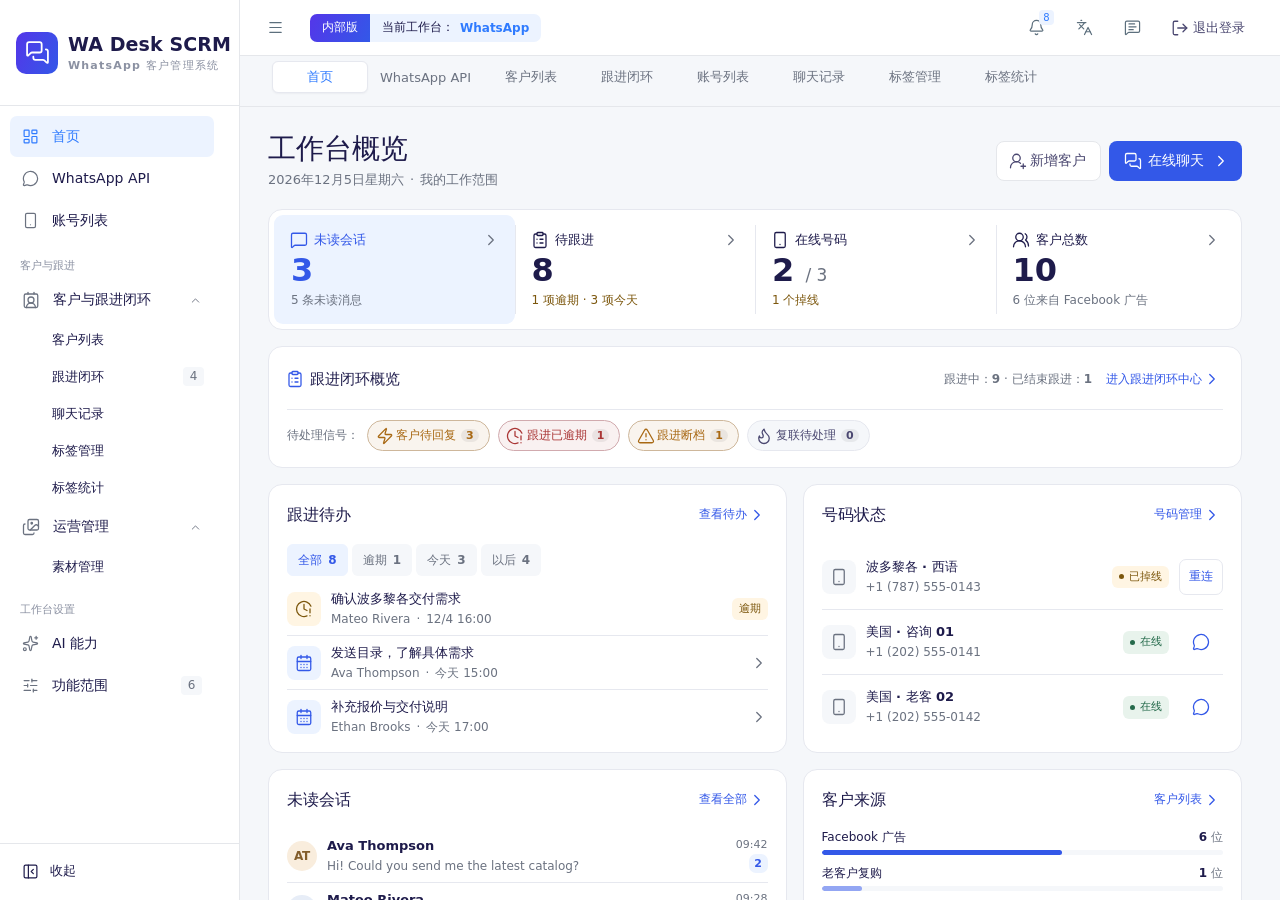
==== outputs/whatsapp-replica-ui-fidelity.html @ 246d823c "feat(scrm): collapse order blocks by default and show their status as a segmented progress bar Owner" ====
<!doctype html>
<html lang="zh-CN">
<head>
<!-- Lucide license
ISC License

Copyright (c) 2026 Lucide Icons and Contributors

Permission to use, copy, modify, and/or distribute this software for any
purpose with or without fee is hereby granted, provided that the above
copyright notice and this permission notice appear in all copies.

THE SOFTWARE IS PROVIDED "AS IS" AND THE AUTHOR DISCLAIMS ALL WARRANTIES
WITH REGARD TO THIS SOFTWARE INCLUDING ALL IMPLIED WARRANTIES OF
MERCHANTABILITY AND FITNESS. IN NO EVENT SHALL THE AUTHOR BE LIABLE FOR
ANY SPECIAL, DIRECT, INDIRECT, OR CONSEQUENTIAL DAMAGES OR ANY DAMAGES
WHATSOEVER RESULTING FROM LOSS OF USE, DATA OR PROFITS, WHETHER IN AN
ACTION OF CONTRACT, NEGLIGENCE OR OTHER TORTIOUS ACTION, ARISING OUT OF
OR IN CONNECTION WITH THE USE OR PERFORMANCE OF THIS SOFTWARE.

---

The following Lucide icons are derived from the Feather project:

airplay, alert-circle, alert-octagon, alert-triangle, aperture, arrow-down-circle, arrow-down-left, arrow-down-right, arrow-down, arrow-left-circle, arrow-left, arrow-right-circle, arrow-right, arrow-up-circle, arrow-up-left, arrow-up-right, arrow-up, at-sign, calendar, cast, check, chevron-down, chevron-left, chevron-right, chevron-up, chevrons-down, chevrons-left, chevrons-right, chevrons-up, circle, clipboard, clock, code, columns, command, compass, corner-down-left, corner-down-right, corner-left-down, corner-left-up, corner-right-down, corner-right-up, corner-up-left, corner-up-right, crosshair, database, divide-circle, divide-square, dollar-sign, download, external-link, feather, frown, hash, headphones, help-circle, info, italic, key, layout, life-buoy, link-2, link, loader, lock, log-in, log-out, maximize, meh, minimize, minimize-2, minus-circle, minus-square, minus, monitor, moon, more-horizontal, more-vertical, move, music, navigation-2, navigation, octagon, pause-circle, percent, plus-circle, plus-square, plus, power, radio, rss, search, server, share, shopping-bag, sidebar, smartphone, smile, square, table-2, tablet, target, terminal, trash-2, trash, triangle, tv, type, upload, x-circle, x-octagon, x-square, x, zoom-in, zoom-out

The MIT License (MIT) (for the icons listed above)

Copyright (c) 2013-present Cole Bemis

Permission is hereby granted, free of charge, to any person obtaining a copy
of this software and associated documentation files (the "Software"), to deal
in the Software without restriction, including without limitation the rights
to use, copy, modify, merge, publish, distribute, sublicense, and/or sell
copies of the Software, and to permit persons to whom the Software is
furnished to do so, subject to the following conditions:

The above copyright notice and this permission notice shall be included in all
copies or substantial portions of the Software.

THE SOFTWARE IS PROVIDED "AS IS", WITHOUT WARRANTY OF ANY KIND, EXPRESS OR
IMPLIED, INCLUDING BUT NOT LIMITED TO THE WARRANTIES OF MERCHANTABILITY,
FITNESS FOR A PARTICULAR PURPOSE AND NONINFRINGEMENT. IN NO EVENT SHALL THE
AUTHORS OR COPYRIGHT HOLDERS BE LIABLE FOR ANY CLAIM, DAMAGES OR OTHER
LIABILITY, WHETHER IN AN ACTION OF CONTRACT, TORT OR OTHERWISE, ARISING FROM,
OUT OF OR IN CONNECTION WITH THE SOFTWARE OR THE USE OR OTHER DEALINGS IN THE
SOFTWARE.

-->
  <meta charset="utf-8"><meta name="viewport" content="width=device-width,initial-scale=1"><meta name="theme-color" content="#ffffff"><meta name="color-scheme" content="light">
  <title>WA Desk SCRM · WhatsApp 客户跟进闭环工作台原型</title>
  <style>:root {
  --color-bg:#f4f6fa;
  --color-surface:#ffffff;
  --color-surface-alt:#f6f7fa;
  --color-border:#e3e7ee;
  --color-border-input:#87939f;
  --color-text:#263342;
  --color-text-muted:#5e6c7c;
  --color-accent:#375f80;
  --color-accent-hover:#294b68;
  --color-accent-soft:#eaf1f7;
  --color-on-accent:#ffffff;
  --color-danger:#aa3636;
  --color-success:#256a4b;
  --color-success-soft:#e8f3ec;
  --color-warning:#7c570d;
  --color-warning-soft:#fff5e3;
  --color-chat:#f0f2f4;
  --color-bubble-out:#e4edf5;
  --layout-sidebar:240px;
  --layout-collapsed:64px;
  --layout-header:56px;
  --layout-tabs:51px;
  --layout-conversation:280px;
  --layout-tools:50px;
  --layout-drawer:440px;
  --space-0:0px;
  --space-4:4px;
  --space-8:8px;
  --space-12:12px;
  --space-16:16px;
  --space-20:20px;
  --space-24:24px;
  --space-28:28px;
  --space-32:32px;
  --space-40:40px;
  --space-48:48px;
  --space-64:64px;
  --radius-sm:4px;
  --radius-md:8px;
  --radius-lg:12px;
  --font-xs:12px;
  --font-sm:13px;
  --font-base:14px;
  --font-lg:16px;
  --font-xl:20px;
  --font-page:24px;
  --paint-1:#cce9de;
  --paint-2:#154937;
  --paint-3:#bac4ce;
  --paint-4:#c3cfdf;
  --paint-5:#f4f7fb;
  --paint-6:#d6f0e2;
  --paint-7:#195a42;
  --paint-8:#34465e;
  --paint-9:#40546c;
  --paint-10:#a7dfbe;
  --paint-11:#e3f0e8;
  --paint-12:#24543d;
  --paint-13:#43556b;
  --paint-14:#e2ebf6;
  --paint-15:#43516a;
  --paint-16:#7c8b98;
  --paint-17:#77561e;
  --paint-18:#b78c37;
  --paint-19:#f3e4be;
  --paint-20:#755018;
  --paint-21:#f5f8fa;
  --paint-22:#a5b4bf;
  --paint-23:#f4f7f9;
  --paint-24:#ecf0f3;
  --paint-25:#e0e6eb;
  --paint-26:#63737f;
  --paint-27:#5c6f7d;
  --paint-28:#eaf0f4;
  --paint-29:#223a4d;
  --paint-30:#e2efe8;
  --paint-31:#2a624a;
  --paint-32:#e7edf7;
  --paint-33:#3b5d83;
  --paint-34:#f9eddd;
  --paint-35:#825d2b;
  --paint-36:#eeebf6;
  --paint-37:#65537d;
  --paint-38:#f9f0d9;
  --paint-39:#7c5b16;
  --paint-40:#edf1f4;
  --paint-41:#526775;
  --paint-42:#0000000b;
  --paint-43:#28825d;
  --paint-44:#ad7c27;
  --paint-45:#7c8791;
  --paint-46:#326950;
  --paint-47:#a2adb7;
  --paint-48:#eaf0f5;
  --paint-49:#657f92;
  --paint-50:#f3f6f8;
  --paint-51:#e8eef2;
  --paint-52:#cfdce3;
  --paint-53:#567080;
  --paint-54:#dbe2e8;
  --paint-55:#f8fafb;
  --paint-56:#687782;
  --paint-57:#d2dbe2;
  --paint-58:#647381;
  --paint-59:#f0f4f6;
  --paint-60:#eef1f4;
  --paint-61:#f6f8fa;
  --paint-62:#d9e8df;
  --paint-63:#5b6d79;
  --paint-64:#9c772e;
  --paint-65:#5c7167;
  --paint-66:#e4efe8;
  --paint-67:#f9fbfc;
  --paint-68:#5a6d7d;
  --paint-69:#456174;
  --paint-70:#eddfbd;
  --paint-71:#7e581b;
  --paint-72:#d9c39a;
  --paint-73:#fffaf1;
  --paint-74:#e5e9ed;
  --paint-75:#dfe6eb;
  --paint-76:#cfe4d8;
  --paint-77:#293b47;
  --paint-78:#e7ecef;
  --paint-79:#5b6b76;
  --paint-80:#657681;
  --paint-81:#697986;
  --paint-82:#3d8195;
  --paint-83:#e1e7ec;
  --paint-84:#526976;
  --paint-85:#d4e4da;
  --paint-86:#b6dacc;
  --paint-87:#d5e5db;
  --paint-88:#f1f8f4;
  --paint-89:#355e48;
  --paint-90:#546e5e;
  --paint-91:#d2dce3;
  --paint-92:#e7dabe;
  --paint-93:#fffbf3;
  --paint-94:#705521;
  --paint-95:#7f6533;
  --paint-96:#965520;
  --paint-97:#826a31;
  --paint-98:#48677f;
  --paint-99:#e3e8ec;
  --paint-100:#f7f9fb;
  --paint-101:#ccd8e0;
  --paint-102:#d5dee5;
  --paint-103:#f8fafc;
  --paint-104:#fbfcfd;
  --paint-105:#536d82;
  --paint-106:#8597a8;
  --paint-107:#2d6a4c;
  --paint-108:#3a875b;
  --paint-109:#c69643;
  --paint-110:#886b2e;
  --paint-111:#d7e7de;
  --paint-112:#dce4eb;
  --paint-113:#e8edf1;
  --paint-114:#7c8f9d;
  --paint-115:#b8c7d2;
  --paint-116:#8ba99b;
  --paint-117:#b78730;
  --paint-118:#52718a;
  --paint-119:#dce3e9;
  --paint-120:#fafcfd;
  --paint-121:#00000026;
  --paint-122:#20304066;
  --paint-123:#eff7f3;
  --paint-124:#8bbda1;
  --paint-125:#94b3d9;
  --paint-126:#d6b88e;
  --paint-127:#b0a1cd;
  --paint-128:#d4b762;
  --paint-129:#9caebb;
  --paint-130:#f0f8f3;
  --paint-131:#abcdbb;
  --paint-132:#d4e3dc;
  --paint-133:#416d54;
  --paint-134:#6c8291;
  --paint-135:#f6faf8;
  --paint-136:#bfd4c8;
  --paint-137:#d6dfe7;
  --paint-138:#253647;
  --paint-139:#f0f5fb;
  --paint-140:#00000021;
  --paint-141:#d6f3e0;
  --paint-142:#d7e0e6;
  --paint-143:#faf2df;
  --paint-144:#8e6925;
  --px-3:3px;
  --px-2:2px;
  --px-18:18px;
  --px-12:12px;
  --px-8:8px;
  --px-10:10px;
  --px-16:16px;
  --px-6:6px;
  --px-540:540px;
  --px-20:20px;
  --px-14:14px;
  --px-31:31px;
  --px-36:36px;
  --px-11:11px;
  --px-24:24px;
  --px-7:7px;
  --px-65:65px;
  --px-21:21px;
  --px-4:4px;
  --px-17:17px;
  --px-5:5px;
  --px-62:62px;
  --px-1:1px;
  --px-30:30px;
  --px-13:13px;
  --px-180:180px;
  --px-34:34px;
  --px-neg-2:-2px;
  --px-9:9px;
  --px-38:38px;
  --px-32:32px;
  --px-neg-p2:-.2px;
  --px-46:46px;
  --px-neg-3:-3px;
  --px-40:40px;
  --px-15:15px;
  --px-330:330px;
  --px-27:27px;
  --px-29:29px;
  --px-22:22px;
  --px-neg-p4:-.4px;
  --px-95:95px;
  --px-35:35px;
  --px-77:77px;
  --px-neg-p3:-.3px;
  --px-28:28px;
  --px-90:90px;
  --px-56:56px;
  --px-140:140px;
  --px-106:106px;
  --px-26:26px;
  --px-190:190px;
  --px-360:360px;
  --px-240:240px;
  --px-25:25px;
  --px-neg-p6:-.6px;
  --px-280:280px;
  --px-200:200px;
  --px-116:116px;
  --px-250:250px;
  --px-23:23px;
  --px-19:19px;
  --px-170:170px;
  --px-59:59px;
  --px-560:560px;
  --px-70:70px;
  --px-720:720px;
  --px-440:440px;
  --px-42:42px;
  --px-88:88px;
  --px-37:37px;
  --px-83:83px;
  --px-192:192px;
  --px-310:310px;
  --px-320:320px;
  --px-45:45px;
  --px-168:168px;
  --px-260:260px;
  --px-33:33px;
  --px-0:0px;
  --px-300:300px;
  --px-156:156px;
  --px-210:210px;
  --px-150:150px;
  --px-64:64px;
  --px-155:155px;
  --px-60:60px;
  --px-58:58px;
  --px-neg-1:-1px;
  --px-124:124px;
  --px-103:103px;
  --px-73:73px;
  --px-54:54px;
  --px-110:110px;
  --px-55:55px;
  --px-74:74px;
  --px-390:390px;
  --px-108:108px;
  --px-67:67px;
  --px-44:44px;
  --px-p1:.1px;
  --px-p5:.5px;
  --px-41:41px;
  --px-51:51px;
  --px-43:43px;
  --px-130:130px;
  --px-220:220px;
  --px-48:48px;
  --px-205:205px;
  --px-50:50px;
  --px-94:94px;
  --px-370:370px;
  --px-52:52px;
  --px-145:145px;
  --px-160:160px;
  --px-39:39px;
  --px-100:100px;
  --px-120:120px;
  --px-98:98px;
  --px-85:85px;
  --px-49:49px;
  --px-122:122px;
  --px-76:76px;
  --ink:var(--color-text);--text:var(--color-text);--muted:var(--color-text-muted);--surface:var(--color-surface);--canvas:var(--color-bg);--rail:var(--color-surface);--line:var(--color-border);--soft:var(--color-surface-alt);--accent:var(--color-accent);--accent-hover:var(--color-accent-hover);--accent-soft:var(--color-accent-soft);--warning:var(--color-warning);--warning-soft:var(--color-warning-soft);--danger:var(--color-danger);--radius:var(--radius-md);--header:var(--layout-header);--nav:var(--layout-sidebar);--list:var(--layout-conversation);--profile:var(--layout-drawer);
  color-scheme:light; font-family:"Segoe UI","PingFang SC","Microsoft YaHei UI",sans-serif; font-size:var(--font-base); color:var(--color-text); font-synthesis:none;
}

:root {
  --color-bg:#f5f7fa;
  --color-surface:#ffffff;
  --color-surface-alt:#f5f7fa;
  --color-border:#e5e7eb;
  --color-border-input:#dcdfe6;
  --color-text:#1e1b4b;
  --color-text-muted:#6b7280;
  --color-accent:#2f7bff;
  --color-accent-hover:#2269e5;
  --color-accent-soft:#ecf3ff;
  --color-on-accent:#ffffff;
  --color-bubble-out:#d9fdd3;
  --fid-ink:#4a4770;
  --fid-violet:#5436e9;
  --fid-royal:#3358e8;
  --fid-mint:#24b95e;
  --fid-mint-bg:#edf8f1;
  --fid-chat:#efeae0;
  --fid-quiet:#8b91a2;
  --fid-frame:#e6e8ef;
  --fid-disabled:#f0f2f5;
  --fid-shadow:#1720390b;
  --fid-inbox:#d5d7df;
  --fid-amber:#a86813;
  --fid-px-240:240px;
  --fid-px-107:107px;
  --fid-px-300:300px;
  --fid-px-64:64px;
  --fid-px-16:16px;
  --fid-px-10:10px;
  --fid-px-42:42px;
  --fid-px-19:19px;
  --fid-px-11:11px;
  --fid-px-14:14px;
  --fid-px-2:2px;
  --fid-px-1p2:1.2px;
  --fid-px-25:25px;
  --fid-px-41:41px;
  --fid-px-1:1px;
  --fid-px-12:12px;
  --fid-px-13:13px;
  --fid-px-7:7px;
  --fid-px-36:36px;
  --fid-px-5:5px;
  --fid-px-57:57px;
  --fid-px-40:40px;
  --fid-px-8:8px;
  --fid-px-24:24px;
  --fid-px-38:38px;
  --fid-px-28:28px;
  --fid-px-6:6px;
  --fid-px-32:32px;
  --fid-px-96:96px;
  --fid-px-4:4px;
  --fid-px-48:48px;
  --fid-px-9:9px;
  --fid-px-17:17px;
  --fid-px-18:18px;
  --fid-px-20:20px;
  --fid-px-76:76px;
  --fid-px-22:22px;
  --fid-px-30:30px;
  --fid-px-26:26px;
  --fid-px-34:34px;
  --fid-px-15:15px;
  --fid-px-360:360px;
  --fid-px-44:44px;
  --fid-px-27:27px;
  --fid-px-50:50px;
  --fid-px-220:220px;
  --fid-px-120:120px;
  --fid-px-46:46px;
  --fid-px-3:3px;
  --fid-px-180:180px;
  --fid-px-82:82px;
  --fid-px-104:104px;
  --fid-px-215:215px;
  --fid-px-21:21px;
  --fid-px-178:178px;
  --fid-px-130:130px;
  --fid-px-207:207px;
  --fid-px-980:980px;
  --fid-px-126:126px;
  --fid-px-72:72px;
  --fid-px-92:92px;
  --fid-px-188:188px;
  --fid-px-132:132px;
  --fid-px-124:124px;
  --fid-px-1686:1686px;
  --fid-px-91:91px;
  --fid-px-160:160px;
  --fid-px-151:151px;
  --fid-px-114:114px;
  --fid-px-162:162px;
  --fid-px-137:137px;
  --fid-px-89:89px;
  --fid-px-150:150px;
  --fid-px-190:190px;
  --fid-px-326:326px;
  --fid-px-800:800px;
  --fid-px-203:203px;
  --fid-px-400:400px;
  --fid-px-52:52px;
  --fid-px-74:74px;
  --fid-px-690:690px;
  --fid-px-39:39px;
  --fid-px-175:175px;
  --fid-px-45:45px;
  --fid-px-23:23px;
  --fid-px-35:35px;
  --fid-px-194:194px;
  --fid-px-13p5:13.5px;
  --fid-px-820:820px;
  --fid-px-60:60px;
  --fid-px-185:185px;
  --fid-px-90:90px;
  --fid-px-56:56px;
  --fid-px-80:80px;
  --fid-px-540:540px;
  --fid-px-660:660px;
  --fid-px-70:70px;
  --fid-px-365:365px;
  --fid-px-230:230px;
  --fid-px-0:0px;
  --fid-px-neg-2:-2px;
  --fid-px-115:115px;
  --fid-px-250:250px;
  --fid-px-260:260px;
  --fid-px-490:490px;
  --fid-px-280:280px;
  --fid-px-640:640px;
  --fid-px-112:112px;
  --fid-px-134:134px;
  --fid-px-590:590px;
  --fid-px-1440:1440px;
  --fid-px-109:109px;
  --fid-px-59:59px;
  --fid-px-53:53px;
  --fid-px-65:65px;
  --fid-px-1600:1600px;
  --fid-px-275:275px;
  --fid-px-0p3:0.3px;
  --fid-px-31:31px;
  --fid-px-238:238px;
  --fid-px-305:305px;
  --fid-px-600:600px;
  --fid-px-neg-12:-12px;
  --fid-px-62:62px;
  --fid-px-1260:1260px;
  --fid-px-999:999px;
  --fid-px-1080:1080px;
  --fid-px-170:170px;
  --fid-px-108:108px;
  --fid-px-1280:1280px;
}
</style><style>
*{box-sizing:border-box}
body{margin:0;background:var(--surface)}
button,input,select,textarea{font:inherit}
button,a,select{touch-action:manipulation;-webkit-tap-highlight-color:transparent}
button{cursor:pointer;color:inherit}
button:disabled{cursor:not-allowed}
a{color:inherit;text-decoration:none}
button,input,textarea,select,a{outline-offset:var(--px-3)}
:focus-visible{outline:var(--px-2) solid var(--accent)}
::selection{background:var(--paint-1);color:var(--paint-2)}
input,textarea{caret-color:var(--accent)}
*{scrollbar-color:var(--paint-3) transparent;scrollbar-width:thin}
svg{width:var(--px-18);height:var(--px-18);flex-shrink:0}
button svg,a svg{pointer-events:none}
.icon{display:inline-flex;justify-content:center;align-items:center;flex-shrink:0}
[hidden]{display:none!important}
h1,h2,h3,h4,p{margin:0}
h1,h2,h3{text-wrap:balance}
strong{font-weight:600}
small{font-size:var(--px-12)}
.muted,.sub{color:var(--muted)}
.mono,time{font-variant-numeric:tabular-nums}
.skip-link{position:fixed;top:var(--px-8);left:var(--px-8);z-index:200;background:var(--accent);color:var(--color-surface);padding:var(--px-10) var(--px-16);border-radius:var(--px-6);transform:translateY(-160%)}
.skip-link:focus{transform:translateY(0)}

.app-shell{display:flex;height:100dvh;min-height:var(--px-540);overflow:hidden}
.sidebar{width:var(--nav);flex-shrink:0;background:var(--rail);color:var(--paint-4);display:flex;flex-direction:column;padding:var(--px-20) var(--px-8) var(--px-14)}
.brand{display:flex;flex-direction:column;align-items:center;gap:var(--px-8);font-size:var(--px-12);font-weight:600;color:var(--paint-5);white-space:nowrap;margin-bottom:var(--px-31)}
.brand-symbol{display:grid;place-items:center;width:var(--px-36);height:var(--px-36);border-radius:var(--px-11);background:var(--paint-6);color:var(--paint-7)}
.brand-symbol svg{width:var(--px-24);height:var(--px-24)}
.nav-item,.scope-link{display:flex;flex-direction:column;align-items:center;justify-content:center;gap:var(--px-7);min-height:var(--px-65);border-radius:var(--px-8);margin-bottom:var(--px-7);position:relative;color:var(--paint-4);font-size:var(--px-12);transition:background-color 160ms,color 160ms}
.nav-item svg,.scope-link svg{width:var(--px-21);height:var(--px-21)}
.nav-item:hover,.scope-link:hover{background:var(--paint-8);color:white}
.nav-item.active,.scope-link.active{background:var(--paint-9);color:white}
.nav-item.active:after{content:"";width:var(--px-4);height:var(--px-4);border-radius:50%;background:var(--paint-10);position:absolute;bottom:var(--px-4)}
.nav-item .mini-count,.rail-count{position:absolute;top:var(--px-6);right:var(--px-3);min-width:var(--px-17);height:var(--px-17);line-height:var(--px-17);border-radius:var(--px-5);text-align:center;padding:0 var(--px-4);font-size:var(--px-12);background:var(--paint-11);color:var(--paint-12);font-variant-numeric:tabular-nums}
.rail-count{background:var(--paint-13);color:var(--paint-14);top:var(--px-2);right:0}
.sidebar-bottom{margin-top:auto;padding-top:var(--px-24)}
.scope-link{min-height:var(--px-62)}
.sidebar-user{display:flex;justify-content:center;padding-top:var(--px-14);border-top:var(--px-1) solid var(--paint-15)}
.sidebar-user .avatar{width:var(--px-30);height:var(--px-30);font-size:var(--px-12)}
.main-shell{min-width:0;flex:1;display:flex;flex-direction:column}
.topbar{height:var(--header);flex-shrink:0;display:flex;justify-content:space-between;align-items:center;gap:var(--px-16);padding:0 var(--px-24);border-bottom:var(--px-1) solid var(--line);background:white}
.workspace-heading{display:flex;align-items:center;gap:var(--px-12);color:var(--muted);font-size:var(--px-13);white-space:nowrap}
.workspace-heading strong{font-size:var(--px-14);color:var(--ink)}
.slash{color:var(--paint-16)}
.top-actions{display:flex;align-items:center;gap:var(--px-18)}
.prototype-badge{font-size:var(--px-12);color:var(--paint-17);display:flex;align-items:center;gap:var(--px-7);white-space:nowrap}
.prototype-badge:before{content:"";width:var(--px-5);height:var(--px-5);background:var(--paint-18);border-radius:50%}
.prototype-badge span{color:var(--muted)}
.view-as{display:flex;align-items:center;gap:var(--px-7);border-left:var(--px-1) solid var(--line);padding-left:var(--px-18)}
.view-as select{border:0;appearance:none;background:var(--color-surface);min-height:var(--px-36);max-width:var(--px-180);color:var(--text);font-size:var(--px-13);padding:var(--px-6) 0}
.view-as>.icon:first-child{color:var(--muted)}
.view-as>.icon:last-child svg{width:var(--px-12);height:var(--px-12)}
.topbar .button{min-height:var(--px-34);font-size:var(--px-13);padding:var(--px-7) var(--px-11)}
.topbar .button i{font-style:normal;background:var(--paint-19);border-radius:var(--px-4);padding:var(--px-1) var(--px-5);color:var(--paint-20);font-size:var(--px-12)}
#view{flex:1;min-height:0;overflow:hidden;outline-offset:var(--px-neg-2)}

.button,.send-button{display:inline-flex;align-items:center;justify-content:center;gap:var(--px-7);border:var(--px-1) solid var(--color-border-input);background:var(--color-surface);color:var(--text);padding:var(--px-9) var(--px-13);min-height:var(--px-38);font-size:var(--px-13);font-weight:500;line-height:1.35;border-radius:var(--px-6);white-space:nowrap;transition:background-color 160ms,border-color 160ms,transform 80ms}
.button:hover{background:var(--paint-21);border-color:var(--paint-22)}
.button:active,.send-button:active{transform:translateY(var(--px-1))}
.button svg{width:var(--px-16);height:var(--px-16)}
.button.primary,.send-button{background:var(--accent);color:var(--color-surface);border-color:var(--accent)}
.button.primary:hover,.send-button:hover{background:var(--accent-hover);border-color:var(--accent-hover)}
.button.small{min-height:var(--px-32);padding:var(--px-6) var(--px-10);font-size:var(--px-12)}
.button.full{width:100%}
.button.light{background:var(--paint-23);border-color:var(--line)}
.button:disabled,.send-button:disabled{background:var(--paint-24);border-color:var(--paint-25);color:var(--paint-26);transform:none}
.icon-button{display:inline-flex;justify-content:center;align-items:center;width:var(--px-32);height:var(--px-32);flex-shrink:0;border:0;background:transparent;color:var(--paint-27);border-radius:var(--px-6);transition:background-color 160ms,color 160ms}
.icon-button:hover{background:var(--paint-28);color:var(--paint-29)}
.icon-button.active{color:var(--accent);background:var(--accent-soft)}
.icon-button svg{width:var(--px-17);height:var(--px-17)}
.link{display:inline-flex;align-items:center;gap:var(--px-4);background:none;border:0;padding:0;color:var(--accent);font-size:inherit;font-weight:500;cursor:pointer}
.link:hover{text-decoration:underline;text-underline-offset:var(--px-3)}
.link svg{width:var(--px-14);height:var(--px-14)}
.avatar{display:inline-flex;align-items:center;justify-content:center;flex-shrink:0;width:var(--px-38);height:var(--px-38);border-radius:50%;font-size:var(--px-13);font-weight:600;letter-spacing:var(--px-neg-p2)}
.avatar.small{width:var(--px-30);height:var(--px-30);font-size:var(--px-12)}
.avatar.large{width:var(--px-46);height:var(--px-46);font-size:var(--px-16)}
.jade{background:var(--paint-30);color:var(--paint-31)}
.blue{background:var(--paint-32);color:var(--paint-33)}
.peach{background:var(--paint-34);color:var(--paint-35)}
.purple{background:var(--paint-36);color:var(--paint-37)}
.gold{background:var(--paint-38);color:var(--paint-39)}
.slate{background:var(--paint-40);color:var(--paint-41)}
.tag{display:inline-flex;align-items:center;gap:var(--px-3);font-size:var(--px-12);font-weight:500;padding:var(--px-4) var(--px-7);line-height:1.45;border:0;border-radius:var(--px-4);max-width:100%;overflow-wrap:anywhere}
.tag-row{display:flex;flex-wrap:wrap;gap:var(--px-5)}
.tag .icon-button{width:var(--px-24);height:var(--px-24);color:inherit;margin-right:var(--px-neg-3)}
.tag .icon-button svg{width:var(--px-12);height:var(--px-12)}
.tag .icon-button:hover{background:var(--paint-42)}
.tag:is(button):hover{filter:brightness(.96)}
.pill{border:var(--px-1) solid var(--line);padding:var(--px-3) var(--px-7);border-radius:var(--px-5);font-size:var(--px-12)}
.state-dot{display:inline-block;height:var(--px-6);width:var(--px-6);border-radius:50%;background:var(--paint-43);flex-shrink:0}
.state-dot.warning{background:var(--paint-44)}
.state-dot.offline{background:var(--paint-45)}
.state-text{display:inline-flex;align-items:center;gap:var(--px-6);color:var(--paint-46);font-size:var(--px-12);white-space:nowrap}
.state-text.warn,.overdue,.notice{color:var(--warning)}
.unread{display:inline-flex;align-items:center;justify-content:center;background:var(--accent);color:var(--color-surface);border-radius:var(--px-9);min-width:var(--px-18);height:var(--px-18);padding:0 var(--px-5);font-size:var(--px-12);font-variant-numeric:tabular-nums}
.separator{display:inline-block;width:var(--px-3);height:var(--px-3);background:var(--paint-47);border-radius:50%}
.sample-label,.assumption-badge{font-size:var(--px-12);color:var(--muted);font-weight:400}
.empty-state{padding:var(--px-40) var(--px-20);text-align:center;color:var(--muted);font-size:var(--px-13);line-height:1.8}
.empty-state>.icon{display:flex;align-items:center;justify-content:center;margin:0 auto var(--px-12);width:var(--px-40);height:var(--px-40);border-radius:var(--px-10);background:var(--paint-48);color:var(--paint-49)}
.empty-state strong{display:block;margin-bottom:var(--px-5);font-size:var(--px-15);color:var(--ink)}
.empty-state p{font-size:var(--px-13)}
.empty-actions{display:flex;justify-content:center;gap:var(--px-8)}

.inbox-layout{height:100%;display:grid;grid-template-columns:var(--account) var(--list) minmax(var(--px-330),1fr) var(--profile);min-width:0}
.inbox-layout.profile-hidden{grid-template-columns:var(--account) var(--list) minmax(var(--px-330),1fr)}
.inbox-layout.profile-hidden>.customer-profile{display:none}
.account-pane{min-width:0;min-height:0;display:flex;flex-direction:column;background:var(--paint-50);border-right:var(--px-1) solid var(--line)}
.account-pane-head{display:flex;align-items:center;justify-content:space-between;padding:var(--px-20) var(--px-14) var(--px-16)}
.account-pane-head h2{font-size:var(--px-14);font-weight:600}
.account-pane-head h2 span{font-size:var(--px-12);font-weight:400;color:var(--muted);margin-left:var(--px-5)}
.account-pane-head .icon-button{width:var(--px-27);height:var(--px-27)}
.account-list{padding:0 var(--px-8);overflow:auto;min-height:0;flex:1}
.account-choice{display:flex;align-items:flex-start;gap:var(--px-6);width:100%;padding:var(--px-12) var(--px-9);margin-bottom:var(--px-5);border:var(--px-1) solid transparent;border-radius:var(--px-7);text-align:left;background:transparent;min-width:0;color:var(--text)}
.account-choice:hover{background:var(--paint-51)}
.account-choice.active{background:var(--color-surface);border-color:var(--paint-52)}
.account-choice-icon{display:flex;align-items:center;justify-content:center;width:var(--px-20);height:var(--px-29);color:var(--paint-53);flex-shrink:0;margin-top:var(--px-2)}
.account-choice.active .account-choice-icon{color:var(--accent)}
.account-choice-icon svg{height:var(--px-21);width:var(--px-21)}
.account-choice-main{min-width:0;flex:1}
.account-choice-main strong{display:block;font-size:var(--px-13);font-weight:600;line-height:1.6;overflow:hidden;text-overflow:ellipsis;white-space:nowrap}
.account-choice-main small{display:flex;align-items:center;gap:var(--px-5);font-size:var(--px-12);margin-top:var(--px-5);color:var(--muted);line-height:1.4;white-space:nowrap}
.account-choice .unread{margin-top:var(--px-3);min-width:var(--px-16);height:var(--px-16);font-size:var(--px-12)}
.account-pane-foot{display:flex;align-items:center;gap:var(--px-7);padding:var(--px-15) var(--px-17);font-size:var(--px-12);color:var(--muted);border-top:var(--px-1) solid var(--line)}
.account-pane-foot .icon svg{height:var(--px-15);width:var(--px-15)}
.account-pane-foot:hover{color:var(--accent);background:var(--paint-28)}
.conversation-pane{display:flex;flex-direction:column;min-width:0;min-height:0;border-right:var(--px-1) solid var(--line);background:white}
.conversation-top{padding:var(--px-22) var(--px-16) var(--px-12);flex-shrink:0}
.conversation-title{display:flex;align-items:center;justify-content:space-between;gap:var(--px-8);margin-bottom:var(--px-16)}
.conversation-title h1{font-size:var(--px-21);letter-spacing:var(--px-neg-p4);font-weight:650}
.conversation-title h1 span{font-size:var(--px-12);font-weight:400;letter-spacing:0;color:var(--muted);margin-left:var(--px-8)}
.conversation-top .switch-account{display:none}
.search-field{display:flex;align-items:center;gap:var(--px-8);border:var(--px-1) solid var(--paint-54);border-radius:var(--px-6);background:var(--paint-55);color:var(--muted);padding:var(--px-9) var(--px-10);min-height:var(--px-38)}
.search-field:focus-within{outline:var(--px-2) solid var(--accent);outline-offset:var(--px-2)}
.search-field input{font-size:var(--px-13);color:var(--ink);padding:0;border:0;background:none;flex:1;min-width:0;width:100%;outline:0;line-height:1.5}
.search-field svg{width:var(--px-15);height:var(--px-15)}
input::placeholder,textarea::placeholder{color:var(--paint-56);opacity:1}
.search-field kbd{font:var(--px-12) inherit;border:var(--px-1) solid var(--paint-57);padding:0 var(--px-4);border-radius:var(--px-3);color:var(--paint-58);line-height:1.4}
.chips{display:flex;align-items:center;gap:var(--px-3);margin-top:var(--px-14)}
.chip{padding:var(--px-7) var(--px-10);border-radius:var(--px-5);background:transparent;color:var(--muted);font-size:var(--px-12);min-height:var(--px-31);border:0;white-space:nowrap}
.chip:hover{background:var(--paint-59)}
.chip.active{background:var(--accent-soft);color:var(--accent);font-weight:600}
.conversation-list{overflow:auto;min-height:0;flex:1;padding:0 var(--px-6) var(--px-8);overscroll-behavior:contain}
.conversation{display:flex;width:100%;gap:var(--px-10);align-items:flex-start;padding:var(--px-15) var(--px-10) var(--px-13);text-align:left;background:var(--color-surface);border:var(--px-1) solid transparent;border-bottom-color:var(--paint-60);border-radius:var(--px-7);min-height:var(--px-95);color:var(--text);transition:background-color 160ms,border-color 160ms}
.conversation:hover{background:var(--paint-61)}
.conversation.selected{background:var(--color-accent-soft);border-color:var(--paint-62)}
.conversation .avatar{width:var(--px-35);height:var(--px-35);font-size:var(--px-12);margin-top:var(--px-2)}
.conversation-main{min-width:0;flex:1}
.conversation-line{display:flex;align-items:center;gap:var(--px-6);margin-bottom:var(--px-5)}
.conversation-line strong{font-size:var(--px-14);font-weight:600;color:var(--ink);overflow:hidden;text-overflow:ellipsis;white-space:nowrap}
.conversation-line time{margin-left:auto;color:var(--muted);font-size:var(--px-12);white-space:nowrap}
.conversation-preview{display:flex;align-items:center;gap:var(--px-6);font-size:var(--px-13);line-height:1.6;color:var(--muted);margin-bottom:var(--px-8)}
.conversation-preview>span:first-child{overflow:hidden;text-overflow:ellipsis;white-space:nowrap;flex:1;min-width:0}
.conversation-account{display:flex;justify-content:space-between;gap:var(--px-6);align-items:center;font-size:var(--px-12);color:var(--paint-63)}
.conversation-account>span:first-child{overflow:hidden;text-overflow:ellipsis;white-space:nowrap;min-width:0}
.conversation-account>span{display:inline-flex;align-items:center;gap:var(--px-5)}
.conversation-account .icon{color:var(--paint-64)}
.conversation-account svg{width:var(--px-12);height:var(--px-12)}
.conversation-account .mini-stage{max-width:44%;overflow:hidden;text-overflow:ellipsis;white-space:nowrap;color:var(--paint-65);background:var(--paint-66);border-radius:var(--px-3);padding:var(--px-1) var(--px-4);font-size:var(--px-12)}
.conversation-footer{display:flex;align-items:center;gap:var(--px-6);padding:var(--px-12) var(--px-16);font-size:var(--px-12);color:var(--muted);border-top:var(--px-1) solid var(--line);flex-shrink:0}
.conversation-footer svg{width:var(--px-13);height:var(--px-13)}

.chat-pane{display:flex;flex-direction:column;min-width:0;min-height:0;overflow:hidden;background:var(--canvas)}
.chat-heading{display:flex;align-items:center;gap:var(--px-11);min-height:var(--px-77);padding:var(--px-15) var(--px-22);background:var(--color-surface);border-bottom:var(--px-1) solid var(--line);flex-shrink:0}
.chat-person{min-width:0;flex:1}
.chat-person h2{font-size:var(--px-17);font-weight:650;letter-spacing:var(--px-neg-p3);overflow:hidden;text-overflow:ellipsis;white-space:nowrap}
.customer-sub{display:flex;align-items:center;gap:var(--px-7);font-size:var(--px-12);color:var(--muted);margin-top:var(--px-5);min-width:0}
.customer-sub>span{min-width:0;overflow:hidden;text-overflow:ellipsis;white-space:nowrap}
.chat-heading-actions{display:flex;gap:var(--px-3);align-items:center;margin-left:auto}
.chat-heading-actions .button{margin-left:var(--px-5)}
.compact-profile,.back-list{display:none}
.source-strip{display:flex;align-items:center;gap:var(--px-7);padding:var(--px-10) var(--px-22);background:var(--paint-67);border-bottom:var(--px-1) solid var(--line);font-size:var(--px-12);color:var(--paint-68);flex-shrink:0;min-width:0}
.source-strip strong{font-weight:500;white-space:nowrap;color:var(--paint-69)}
.source-strip>span:nth-last-child(2){overflow:hidden;text-overflow:ellipsis;white-space:nowrap}
.source-strip>.sample-label{margin-left:auto;font-size:var(--px-12);color:var(--muted);white-space:nowrap}
.source-strip svg{width:var(--px-14);height:var(--px-14)}
.connection-banner{display:flex;align-items:center;gap:var(--px-8);padding:var(--px-10) var(--px-20);background:var(--warning-soft);color:var(--warning);font-size:var(--px-12);border-bottom:var(--px-1) solid var(--paint-70);flex-shrink:0}
.connection-banner>div{flex:1;min-width:0;line-height:1.5}
.connection-banner strong{display:block}
.connection-banner .button{color:var(--paint-71);border-color:var(--paint-72);background:var(--paint-73);flex-shrink:0}
.messages{flex:1;min-height:0;overflow:auto;display:flex;flex-direction:column;gap:var(--px-21);padding:var(--px-24) var(--px-28);overscroll-behavior:contain}
.day-separator{display:flex;align-items:center;justify-content:center;gap:var(--px-12);margin:var(--px-2) 0;color:var(--muted);font-size:var(--px-12)}
.day-separator:before,.day-separator:after{content:"";height:var(--px-1);background:var(--paint-74);width:var(--px-35)}
.message-row{max-width:86%;align-self:flex-start;min-width:0}
.message-row.out{align-self:flex-end;max-width:86%}
.message-row>div{min-width:0}
.message-bubble{border:var(--px-1) solid var(--paint-75);background:var(--color-surface);padding:var(--px-13) var(--px-16);border-radius:var(--px-10) var(--px-10) var(--px-10) var(--px-3);min-width:var(--px-90)}
.message-row.out .message-bubble{background:var(--color-bubble-out);border-color:var(--paint-76);border-radius:var(--px-10) var(--px-10) var(--px-3) var(--px-10)}
.message-text{font-size:var(--px-15);line-height:1.65;white-space:pre-wrap;overflow-wrap:anywhere;color:var(--paint-77)}
.message-translation{margin-top:var(--px-11);padding-top:var(--px-9);border-top:var(--px-1) solid var(--paint-78);font-size:var(--px-13);line-height:1.7;color:var(--paint-79)}
.translation-label{display:flex;align-items:center;gap:var(--px-5);margin-bottom:var(--px-4);font-size:var(--px-12);color:var(--paint-80)}
.translation-label svg{width:var(--px-12);height:var(--px-12)}
.message-meta{display:flex;align-items:center;justify-content:flex-end;gap:var(--px-5);margin-top:var(--px-6);font-size:var(--px-12);color:var(--paint-81)}
.message-meta svg{width:var(--px-14);height:var(--px-14);color:var(--paint-82)}
.attachment{display:flex;align-items:center;gap:var(--px-7);margin-top:var(--px-8);font-size:var(--px-13);color:var(--accent);overflow-wrap:anywhere}
.composer{padding:var(--px-13) var(--px-20) var(--px-16);background:var(--color-surface);border-top:var(--px-1) solid var(--line);flex-shrink:0}
.composer-shortcuts{display:flex;align-items:center;gap:var(--px-6);margin-bottom:var(--px-12);overflow-x:auto;scrollbar-width:none}
.shortcut{display:inline-flex;align-items:center;gap:var(--px-5);padding:var(--px-5) var(--px-8);min-height:var(--px-30);border:var(--px-1) solid var(--paint-83);border-radius:var(--px-5);background:var(--paint-67);color:var(--paint-84);font-size:var(--px-12);white-space:nowrap}
.shortcut:hover{background:var(--accent-soft);color:var(--accent);border-color:var(--paint-85)}
.shortcut svg{width:var(--px-12);height:var(--px-12)}
.composer-shortcuts>.link{margin-left:auto;white-space:nowrap;font-size:var(--px-12)}
.composer-input{border:var(--px-1) solid var(--color-border-input);border-radius:var(--px-8);background:var(--color-surface);padding:var(--px-12) var(--px-12) var(--px-10)}
.composer-input:focus-within{border-color:var(--accent);outline:var(--px-2) solid var(--paint-86);outline-offset:var(--px-1)}
.composer-input textarea{display:block;width:100%;padding:0;border:0;background:transparent;outline:0;resize:vertical;min-height:var(--px-56);max-height:var(--px-140);color:var(--text);font-size:var(--px-14);line-height:1.6}
.composer-controls{display:flex;justify-content:space-between;align-items:center;gap:var(--px-10);margin-top:var(--px-6)}
.composer-tools{display:flex;align-items:center;gap:var(--px-4);min-width:0}
.language-hint{display:inline-flex;align-items:center;gap:var(--px-5);color:var(--muted);font-size:var(--px-12);white-space:nowrap;margin-left:var(--px-4);min-width:0}
.language-hint svg{width:var(--px-13);height:var(--px-13)}
.send-button{min-height:var(--px-34);padding:var(--px-7) var(--px-12);font-size:var(--px-13)}
.send-button svg{width:var(--px-15);height:var(--px-15)}
.composer-foot{display:flex;justify-content:space-between;align-items:center;gap:var(--px-12);margin-top:var(--px-10);font-size:var(--px-12);color:var(--muted)}
.composer-foot .icon{vertical-align:middle;margin-right:var(--px-4)}
.composer-foot svg{width:var(--px-12);height:var(--px-12)}
.translation-preview{padding:var(--px-10) var(--px-12);border:var(--px-1) solid var(--paint-87);border-radius:var(--px-7);background:var(--paint-88);color:var(--paint-89);font-size:var(--px-13);line-height:1.7;margin-bottom:var(--px-10);overflow-wrap:anywhere}
.translation-preview small{display:block;font-size:var(--px-12);color:var(--paint-90);margin-bottom:var(--px-3)}

.customer-profile{background:var(--color-surface);border-left:var(--px-1) solid var(--line);display:flex;flex-direction:column;min-width:0;min-height:0;overflow:auto;overscroll-behavior:contain}
.profile-head{display:flex;align-items:center;justify-content:space-between;padding:var(--px-18) var(--px-20) 0;color:var(--muted);font-size:var(--px-13);flex-shrink:0}
.profile-top{padding:var(--px-20) var(--px-20) var(--px-16);flex-shrink:0}
.profile-topline{display:flex;align-items:center;gap:var(--px-11)}
.profile-topline>div{min-width:0}
.profile-top h2{font-size:var(--px-16);font-weight:650;letter-spacing:var(--px-neg-p2);overflow-wrap:anywhere;margin-bottom:var(--px-6)}
.profile-top p{font-size:var(--px-12);color:var(--muted);font-variant-numeric:tabular-nums}
.profile-location{display:flex;justify-content:space-between;align-items:center;gap:var(--px-10);font-size:var(--px-12);color:var(--muted);margin-top:var(--px-16)}
.profile-stage{display:flex;align-items:center;justify-content:space-between;gap:var(--px-12);margin:var(--px-17) var(--px-20) 0;padding:var(--px-13) 0 var(--px-16);border-top:var(--px-1) solid var(--line);font-size:var(--px-13);color:var(--muted);flex-shrink:0}
.profile-stage select{border:var(--px-1) solid var(--paint-91);background:var(--color-surface);color:var(--text);border-radius:var(--px-5);padding:var(--px-6) var(--px-8);font-size:var(--px-13);min-width:var(--px-106)}
.profile-next{padding:0 var(--px-20) var(--px-18);flex-shrink:0}
.profile-next-title{display:flex;justify-content:space-between;align-items:center;font-size:var(--px-13);margin-bottom:var(--px-11)}
.profile-next-title .icon-button{width:var(--px-26);height:var(--px-26)}
.followup-card{position:relative;padding:var(--px-12) var(--px-35) var(--px-12) var(--px-12);border:var(--px-1) solid var(--paint-92);background:var(--paint-93);border-radius:var(--px-7);line-height:1.6}
.followup-card strong{display:block;font-size:var(--px-13);font-weight:500;color:var(--paint-94);margin-bottom:var(--px-7);overflow-wrap:anywhere}
.due{display:flex;align-items:center;gap:var(--px-5);font-size:var(--px-12);color:var(--paint-95)}
.due.overdue{color:var(--paint-96)}
.due svg{width:var(--px-12);height:var(--px-12)}
.followup-card>.link{position:absolute;top:var(--px-10);right:var(--px-9);display:grid;place-items:center;width:var(--px-24);height:var(--px-24);color:var(--paint-97)}
.followup-card>.link svg{width:var(--px-17);height:var(--px-17)}
.profile-tabs{display:flex;gap:var(--px-21);padding:0 var(--px-20);border-block:var(--px-1) solid var(--line);flex-shrink:0}
.profile-tab{font-size:var(--px-13);padding:var(--px-13) 0 var(--px-11);background:none;border:0;color:var(--muted);border-bottom:var(--px-2) solid transparent}
.profile-tab.active{color:var(--accent);font-weight:600;border-bottom-color:var(--accent)}
.profile-content{padding:0 var(--px-20) var(--px-20);min-height:0}
.profile-section{padding:var(--px-20) 0;border-bottom:var(--px-1) solid var(--line)}
.profile-section h3{display:flex;align-items:center;gap:var(--px-8);font-size:var(--px-13);font-weight:600;margin-bottom:var(--px-13)}
.profile-section h3 .link{font-size:var(--px-12);margin-left:auto}
.profile-section h3 .sample-label{margin-left:auto}
.info-row{display:flex;justify-content:space-between;align-items:center;gap:var(--px-12);margin:var(--px-12) 0;font-size:var(--px-13);color:var(--text)}
.info-row>span:first-child{color:var(--muted);flex-shrink:0}
.info-row>span:last-child{text-align:right;overflow-wrap:anywhere}
.small-avatar{display:inline-flex;align-items:center;gap:var(--px-6)}
.small-avatar .avatar{width:var(--px-22);height:var(--px-22);font-size:var(--px-12)}
.profile-origin{display:flex;align-items:center;gap:var(--px-7);font-size:var(--px-13);color:var(--paint-98);margin-bottom:var(--px-7)}
.profile-origin svg{width:var(--px-15);height:var(--px-15)}
.origin-details{font-size:var(--px-12);color:var(--muted);line-height:1.8;padding-left:var(--px-22)}
.duplicate-note{display:flex;align-items:center;gap:var(--px-7);width:100%;padding:var(--px-10);margin-top:var(--px-15);border:var(--px-1) solid var(--paint-99);border-radius:var(--px-6);background:var(--paint-100);color:var(--paint-68);font-size:var(--px-12);text-align:left;line-height:1.6}
.duplicate-note svg{width:var(--px-14);height:var(--px-14)}
.duplicate-note>.icon:last-child{margin-left:auto}
.profile-permission{font-size:var(--px-12);line-height:1.7;color:var(--muted);padding-top:var(--px-16)}
.profile-permission .link{font-size:var(--px-12)}
.activity{padding:var(--px-14) 0;border-bottom:var(--px-1) solid var(--line);font-size:var(--px-13);line-height:1.7;overflow-wrap:anywhere}
.activity small{display:block;color:var(--muted);margin-top:var(--px-6);font-size:var(--px-12)}
.profile-note{display:block;width:100%;min-height:var(--px-190);max-height:var(--px-360);padding:var(--px-11);border:var(--px-1) solid var(--paint-101);border-radius:var(--px-6);resize:vertical;background:var(--color-surface);color:var(--text);font-size:var(--px-14);line-height:1.7;margin-top:var(--px-18)}
.note-save{display:flex;justify-content:space-between;align-items:center;gap:var(--px-8);font-size:var(--px-12);color:var(--muted);margin-top:var(--px-10)}
.profile-dialog .customer-profile{border:0;max-height:none;overflow:visible}
.profile-dialog .profile-head{display:none}
.profile-dialog .profile-top{padding-top:var(--px-4)}
.profile-dialog .profile-content{min-height:var(--px-240)}
.customer-profile.in-drawer{display:flex}

.section-page{height:100%;overflow:auto;padding:var(--px-30) var(--px-32) var(--px-40);overscroll-behavior:contain;background:var(--canvas)}
.page-heading{display:flex;justify-content:space-between;align-items:flex-start;gap:var(--px-24);margin-bottom:var(--px-27)}
.page-heading h1{font-size:var(--px-25);line-height:1.3;letter-spacing:var(--px-neg-p6);font-weight:650}
.page-heading p{font-size:var(--px-13);line-height:1.7;color:var(--muted);margin-top:var(--px-9);max-width:78ch}
.heading-actions{display:flex;align-items:center;gap:var(--px-9);flex-shrink:0}
.page-panel{border:var(--px-1) solid var(--line);background:var(--color-surface);border-radius:var(--px-10);overflow:hidden}
.toolbar{display:flex;gap:var(--px-10);align-items:center;padding:var(--px-18) var(--px-20);flex-wrap:wrap;border-bottom:var(--px-1) solid var(--line)}
.toolbar .search-field{width:var(--px-280);background:var(--color-surface);flex-shrink:0}
.toolbar select,.scope-form select,.review-section select{border:var(--px-1) solid var(--paint-102);border-radius:var(--px-6);background:var(--color-surface);color:var(--text);padding:var(--px-9) var(--px-10);font-size:var(--px-13);min-height:var(--px-38);max-width:100%}
.toolbar .right{margin-left:auto;font-size:var(--px-13)}
.table-wrap{width:100%;overflow:auto;overscroll-behavior-x:contain}
.data-table{width:100%;border-collapse:collapse;text-align:left;white-space:nowrap;font-size:var(--px-13)}
.data-table th{font-size:var(--px-12);font-weight:500;color:var(--muted);padding:var(--px-14) var(--px-18);background:var(--paint-103);border-bottom:var(--px-1) solid var(--line);text-align:left}
.data-table td{padding:var(--px-17) var(--px-18);border-bottom:var(--px-1) solid var(--paint-40);color:var(--text);vertical-align:middle;font-size:var(--px-13)}
.data-table tr:last-child td{border-bottom:0}
.data-table tbody tr:hover{background:var(--paint-104)}
.data-table th:first-child,.data-table td:first-child{padding-left:var(--px-20)}
.data-table th:last-child,.data-table td:last-child{padding-right:var(--px-20)}
.data-table input[type=checkbox]{width:var(--px-16);height:var(--px-16);accent-color:var(--accent);margin:0;vertical-align:middle}
.customer-cell{display:flex;align-items:center;gap:var(--px-10);min-width:var(--px-180)}
.customer-cell>span:last-child{min-width:0}
.customer-cell strong{display:block;font-size:var(--px-14);font-weight:600;color:var(--ink);margin-bottom:var(--px-5)}
.customer-cell small{display:block;font-size:var(--px-12);color:var(--muted)}
.cell-link{background:none;border:0;padding:0;text-align:left;color:inherit;cursor:pointer}
.cell-link:hover strong{color:var(--accent)}
.data-table .tag-row{max-width:var(--px-240)}
.account-cell{display:block;margin-bottom:var(--px-5)}
.table-footer{display:flex;justify-content:space-between;align-items:center;gap:var(--px-16);padding:var(--px-15) var(--px-20);font-size:var(--px-12);color:var(--muted);border-top:var(--px-1) solid var(--line)}
.stage{display:inline-flex;align-items:center;gap:var(--px-6);color:var(--paint-105);font-size:var(--px-12)}
.stage:before{content:"";height:var(--px-5);width:var(--px-5);border-radius:50%;background:var(--paint-106)}
.stage.won{color:var(--paint-107)}
.stage.won:before{background:var(--paint-108)}
.stage.new:before{background:var(--paint-109)}
.stage.new{color:var(--paint-110)}
.batchbar{display:flex;align-items:center;gap:var(--px-10);padding:var(--px-12) var(--px-20);background:var(--color-accent-soft);border-bottom:var(--px-1) solid var(--paint-111);font-size:var(--px-13)}
.batchbar strong{font-weight:500;margin-right:var(--px-10)}
.batchbar>.link:last-child{margin-left:auto}
.helper-note{display:flex;gap:var(--px-9);margin-top:var(--px-22);color:var(--muted);font-size:var(--px-12);line-height:1.8}
.helper-note>.icon{margin-top:var(--px-3)}
.helper-note svg{height:var(--px-15);width:var(--px-15)}
.account-table .customer-cell{min-width:var(--px-200)}
.account-table td:nth-child(2){min-width:var(--px-116)}
.account-table td:last-child>div{display:flex;align-items:center;gap:var(--px-10)}
.account-table .account-number{font-size:var(--px-12);color:var(--muted);font-variant-numeric:tabular-nums}
.account-table .account-note{display:block;max-width:var(--px-250);overflow:hidden;text-overflow:ellipsis;font-size:var(--px-12);color:var(--muted);margin-top:var(--px-6)}
.account-total{display:flex;align-items:center;gap:var(--px-18);font-size:var(--px-13);color:var(--muted);padding:var(--px-15) var(--px-20);border-bottom:var(--px-1) solid var(--line)}
.account-total>span{display:flex;align-items:center;gap:var(--px-6)}
.account-total strong{font-size:var(--px-14);color:var(--ink)}
.tabs-line{display:flex;gap:var(--px-23);margin-bottom:var(--px-20);border-bottom:var(--px-1) solid var(--paint-112)}
.tabs-line button{display:inline-flex;align-items:center;gap:var(--px-7);font-size:var(--px-14);padding:0 var(--px-1) var(--px-13);background:none;border:0;border-bottom:var(--px-2) solid transparent;color:var(--muted)}
.tabs-line button.active{color:var(--accent);font-weight:600;border-bottom-color:var(--accent)}
.tabs-line small{color:inherit;background:var(--paint-113);border-radius:var(--px-4);padding:var(--px-1) var(--px-5);font-size:var(--px-12)}
.tag-lock-note{display:flex;align-items:center;gap:var(--px-8);padding:var(--px-1) 0 var(--px-19);font-size:var(--px-13);color:var(--muted);line-height:1.7}
.tag-lock-note svg{width:var(--px-16);height:var(--px-16)}
.tag-lock-note .assumption-badge{margin-left:auto}
.tag-collections{display:grid;grid-template-columns:repeat(2,minmax(0,1fr));gap:var(--px-22);align-items:start}
.tag-group-card{background:var(--color-surface);border:var(--px-1) solid var(--line);border-radius:var(--px-9);overflow:hidden}
.tag-group-top{display:flex;align-items:center;gap:var(--px-9);padding:var(--px-17) var(--px-19);border-bottom:var(--px-1) solid var(--line)}
.tag-group-top h2{font-size:var(--px-15);font-weight:600}
.tag-group-top>.icon{color:var(--paint-114)}
.tag-group-top small{font-size:var(--px-12);color:var(--muted)}
.tag-group-top .button,.tag-group-top .group-permission{margin-left:auto}
.group-permission{font-size:var(--px-12);color:var(--muted);display:flex;gap:var(--px-5);align-items:center}
.group-permission svg{width:var(--px-13);height:var(--px-13)}
.tag-management-row{display:flex;align-items:center;gap:var(--px-10);padding:var(--px-13) var(--px-19);border-bottom:var(--px-1) solid var(--paint-40);min-height:var(--px-62)}
.tag-management-row:last-child{border-bottom:0}
.tag-count{margin-left:auto;font-size:var(--px-13);color:var(--muted);white-space:nowrap}
.task-layout{display:grid;grid-template-columns:minmax(0,1fr) var(--px-250);gap:var(--px-28)}
.task-groups{min-width:0}
.task-group-title{display:flex;align-items:center;gap:var(--px-7);font-size:var(--px-13);font-weight:600;margin:var(--px-7) 0 var(--px-12);color:var(--muted)}
.task-group-title:not(:first-child){margin-top:var(--px-26)}
.task-group-title.overdue{color:var(--warning)}
.task-group-title svg{width:var(--px-16);height:var(--px-16)}
.task-row{display:flex;align-items:center;gap:var(--px-14);padding:var(--px-19) var(--px-20);background:var(--color-surface);border:var(--px-1) solid var(--line);border-radius:var(--px-7);margin-bottom:var(--px-9);min-width:0}
.task-row>div:nth-child(2){flex:1;min-width:0}
.task-check{display:inline-flex;align-items:center;justify-content:center;flex-shrink:0;border:var(--px-1) solid var(--paint-115);background:var(--color-surface);color:transparent;width:var(--px-22);height:var(--px-22);border-radius:50%}
.task-check:hover{border-color:var(--accent);color:var(--paint-116)}
.task-check.done{background:var(--accent);color:var(--color-surface);border-color:var(--accent)}
.task-check svg{width:var(--px-14);height:var(--px-14)}
.task-title{font-size:var(--px-14);font-weight:500;line-height:1.6;color:var(--ink);overflow-wrap:anywhere}
.task-title.completed{text-decoration:line-through;color:var(--muted)}
.priority{display:inline-block;width:var(--px-5);height:var(--px-5);background:var(--paint-117);border-radius:50%;vertical-align:middle}
.task-sub{display:flex;align-items:center;gap:var(--px-8);font-size:var(--px-12);color:var(--muted);line-height:1.7;margin-top:var(--px-5);flex-wrap:wrap}
.task-sub .link{font-size:var(--px-12);color:var(--paint-118)}
.task-time{font-size:var(--px-12);color:var(--muted);line-height:1.7;text-align:right;font-variant-numeric:tabular-nums;flex-shrink:0}
.task-time.overdue{color:var(--warning)}
.task-sidebar{border-left:var(--px-1) solid var(--line);padding-left:var(--px-25);align-self:start}
.task-sidebar h2{font-size:var(--px-14);margin:var(--px-7) 0 var(--px-20)}
.task-summary{border-top:var(--px-1) solid var(--line)}
.task-summary>div{display:flex;align-items:center;justify-content:space-between;padding:var(--px-15) 0;font-size:var(--px-13);color:var(--muted);border-bottom:var(--px-1) solid var(--line)}
.task-summary strong{font-size:var(--px-18);font-weight:600;color:var(--ink);font-variant-numeric:tabular-nums}
.task-summary button{width:100%;display:flex;align-items:center;justify-content:space-between;text-align:left;background:none;border:0;padding:var(--px-15) 0;font-size:var(--px-13);color:var(--text);border-bottom:var(--px-1) solid var(--line)}
.task-summary button:hover{color:var(--accent)}
.role-count{display:flex;align-items:center;gap:var(--px-8);font-size:var(--px-13);color:var(--muted);margin-bottom:var(--px-22)}
.role-count strong{font-size:var(--px-17);color:var(--ink)}
.panel-header{display:flex;align-items:center;justify-content:space-between;gap:var(--px-16);padding:var(--px-20);border-bottom:var(--px-1) solid var(--line)}
.panel-header h2{font-size:var(--px-16);margin-bottom:var(--px-6)}
.panel-header p{font-size:var(--px-12);color:var(--muted)}
.permission-grid{display:grid;grid-template-columns:1fr 1fr;gap:var(--px-20);margin-top:var(--px-24)}
.permission-card{padding:var(--px-21) var(--px-23);border:var(--px-1) solid var(--line);border-radius:var(--px-8);background:white}
.permission-card h3{display:flex;align-items:center;gap:var(--px-8);font-size:var(--px-14);margin-bottom:var(--px-17)}
.permission-card h3 .tag{margin-left:auto}
.permission-card ul{margin:0;padding-left:var(--px-17);font-size:var(--px-13);line-height:2.2;color:var(--muted)}
.team-section-note{font-size:var(--px-12);color:var(--muted);line-height:1.8;margin-top:var(--px-19)}
.scope-intro{padding:var(--px-16) 0 var(--px-22);display:flex;gap:var(--px-10);font-size:var(--px-13);line-height:1.85;color:var(--muted);border-bottom:var(--px-1) solid var(--line);margin-bottom:var(--px-25)}
.scope-intro>.icon{margin-top:var(--px-3);color:var(--accent)}
.scope-intro strong{font-weight:500;color:var(--text)}
.scope-section{display:flex;align-items:center;justify-content:space-between;margin:var(--px-28) 0 var(--px-14)}
.scope-section h2{font-size:var(--px-17);font-weight:600}
.scope-section>span{font-size:var(--px-12);color:var(--muted)}
.scope-grid{display:flex;flex-direction:column;gap:var(--px-11)}
.scope-card{display:grid;grid-template-columns:minmax(var(--px-190),.85fr) minmax(var(--px-280),2fr) var(--px-170);align-items:start;gap:var(--px-12) var(--px-24);padding:var(--px-20) var(--px-22);border:var(--px-1) solid var(--line);border-radius:var(--px-8);background:var(--color-surface);min-width:0}
.scope-card h3{display:flex;flex-wrap:wrap;align-items:center;gap:var(--px-8);font-size:var(--px-14);font-weight:600;line-height:1.6}
.scope-card h3 .tag{font-size:var(--px-12)}
.scope-card>p{font-size:var(--px-13);color:var(--muted);line-height:1.8}
.scope-form{display:flex;align-items:center;gap:var(--px-10)}
.scope-form select{width:100%}
.scope-notes{grid-column:2/4;width:100%;padding:var(--px-9) var(--px-11);border:var(--px-1) solid var(--paint-119);background:var(--paint-120);color:var(--text);font-size:var(--px-13);min-height:var(--px-59);resize:vertical;border-radius:var(--px-5);line-height:1.6}
.scope-source{grid-column:2/4;font-size:var(--px-12);color:var(--muted)}
.reset-note{display:flex;align-items:center;justify-content:space-between;gap:var(--px-24);padding-top:var(--px-24);margin-top:var(--px-27);border-top:var(--px-1) solid var(--line);font-size:var(--px-12);color:var(--muted);line-height:1.8}
.reset-note .link{white-space:nowrap}

dialog{padding:0;border:0;border-radius:var(--px-12);background:var(--color-surface);color:var(--ink);width:var(--px-560);max-width:calc(100vw - var(--px-32));max-height:calc(100dvh - var(--px-40));box-shadow:0 var(--px-18) var(--px-70) var(--paint-121);overflow:auto}
dialog::backdrop{background:var(--paint-122)}
dialog.wide{width:var(--px-720)}
dialog.drawer{position:fixed;inset:0 0 0 auto;margin:0;width:var(--px-440);max-width:100vw;height:100dvh;max-height:100dvh;border-radius:0;animation:drawer-in 180ms ease-out}
dialog.drawer #dialog-content{min-height:100%;display:flex;flex-direction:column}
.modal-head{display:flex;justify-content:space-between;align-items:center;gap:var(--px-16);padding:var(--px-24) var(--px-25) var(--px-17);flex-shrink:0}
.modal-head h2{font-size:var(--px-20);font-weight:650;letter-spacing:var(--px-neg-p3)}
.modal-head .icon-button{flex-shrink:0}
.modal-body{padding:var(--px-5) var(--px-25) var(--px-25);min-height:0}
.modal-description{font-size:var(--px-13);color:var(--muted);line-height:1.85;margin-bottom:var(--px-21)}
.modal-footer{display:flex;align-items:center;justify-content:flex-end;gap:var(--px-10);padding:var(--px-17) var(--px-25);border-top:var(--px-1) solid var(--line);background:var(--paint-120);flex-shrink:0}
.modal-footer .footnote{margin-right:auto;font-size:var(--px-12);color:var(--muted)}
.form-grid{display:grid;grid-template-columns:1fr 1fr;gap:var(--px-19) var(--px-16)}
.field{display:flex;flex-direction:column;gap:var(--px-8);color:var(--text);font-size:var(--px-13);min-width:0}
.field.full{grid-column:1/-1}
.field input:not([type=checkbox]):not([type=hidden]),.field select,.field textarea{display:block;width:100%;min-width:0;padding:var(--px-11);border:var(--px-1) solid var(--color-border-input);border-radius:var(--px-6);background:var(--color-surface);color:var(--ink);min-height:var(--px-42);line-height:1.5;font-size:var(--px-14)}
.field textarea{min-height:var(--px-88);resize:vertical}
.field small{font-size:var(--px-12);line-height:1.7;color:var(--muted)}
.field-error{color:var(--danger)!important;font-size:var(--px-12);line-height:1.7}
.form-error{font-size:var(--px-13);color:var(--danger);line-height:1.8}
.form-error:not(:empty){margin-top:var(--px-17)}
[aria-invalid=true]{border-color:var(--danger)!important}
.color-options{display:flex;gap:var(--px-10);margin-top:var(--px-4)}
.color-option{padding:var(--px-6);width:var(--px-37);height:var(--px-37);border:var(--px-1) solid transparent;border-radius:var(--px-7);background:var(--color-surface);display:grid;place-items:center}
.color-option.selected{border-color:var(--accent);background:var(--paint-123)}
.color-dot{width:var(--px-22);height:var(--px-22);display:block;border-radius:50%}
.color-dot.jade{background:var(--paint-124)}
.color-dot.blue{background:var(--paint-125)}
.color-dot.peach{background:var(--paint-126)}
.color-dot.purple{background:var(--paint-127)}
.color-dot.gold{background:var(--paint-128)}
.color-dot.slate{background:var(--paint-129)}
.choice-list{display:flex;flex-wrap:wrap;gap:var(--px-8)}
.choice-option{display:flex;align-items:center;gap:var(--px-8);padding:var(--px-9) var(--px-10);border:var(--px-1) solid var(--line);border-radius:var(--px-6);cursor:pointer;font-size:var(--px-13);line-height:1.5}
.choice-option:has(input:checked){background:var(--paint-130);border-color:var(--paint-131)}
.choice-option input{accent-color:var(--accent);width:var(--px-16);height:var(--px-16);flex-shrink:0}
.choice-option small{font-size:var(--px-12);color:var(--muted)}
.setting-block+.setting-block{margin-top:var(--px-23)}
.setting-block h3{font-size:var(--px-14);margin-bottom:var(--px-12);font-weight:600}
.setting-block p{font-size:var(--px-13);color:var(--muted);line-height:1.85;margin-top:var(--px-10)}
.toggle-control{display:flex;gap:var(--px-10);align-items:center;font-size:var(--px-13);color:var(--text);line-height:1.7}
.toggle-control input{accent-color:var(--accent);width:var(--px-17);height:var(--px-17)}
.connection-steps{display:flex;flex-direction:column;gap:var(--px-22)}
.connection-step{display:flex;gap:var(--px-12);align-items:flex-start;color:var(--muted);font-size:var(--px-13);line-height:1.8}
.connection-step>span{display:grid;place-items:center;flex-shrink:0;width:var(--px-27);height:var(--px-27);border:var(--px-1) solid var(--paint-132);border-radius:50%;background:var(--color-accent-soft);color:var(--paint-133);font-size:var(--px-12)}
.connection-step strong{display:block;font-size:var(--px-14);font-weight:500;color:var(--ink);margin-bottom:var(--px-4)}
.transfer-note,.review-hint{font-size:var(--px-12);color:var(--muted);line-height:1.85;margin-top:var(--px-18)}
.duplicate-item{display:flex;align-items:center;gap:var(--px-11);padding:var(--px-16) 0;border-bottom:var(--px-1) solid var(--line);font-size:var(--px-13)}
.duplicate-item>.icon{color:var(--paint-134)}
.duplicate-item strong{display:block;margin-bottom:var(--px-5);font-weight:500}
.duplicate-item small{font-size:var(--px-12);color:var(--muted)}
.quick-list{display:flex;flex-direction:column;gap:var(--px-10)}
.quick-card{display:block;text-align:left;padding:var(--px-17);border:var(--px-1) solid var(--line);border-radius:var(--px-7);background:white}
.quick-card:hover{background:var(--paint-135);border-color:var(--paint-136)}
.quick-card strong{display:flex;align-items:center;justify-content:space-between;font-size:var(--px-14);font-weight:500}
.quick-card small{font-size:var(--px-12);color:var(--muted);font-weight:400}
.quick-card p{font-size:var(--px-13);color:var(--muted);line-height:1.8;margin-top:var(--px-9)}
.review-summary{display:flex;align-items:center;justify-content:space-between;gap:var(--px-20);font-size:var(--px-13);line-height:1.8;padding:var(--px-2) 0 var(--px-21);color:var(--muted);border-bottom:var(--px-1) solid var(--line)}
.review-summary strong{display:block;font-size:var(--px-15);color:var(--ink);margin-bottom:var(--px-5);font-weight:500}
.review-summary>.icon{color:var(--accent)}
.review-section{padding:var(--px-22) 0;border-bottom:var(--px-1) solid var(--line)}
.review-section h3{font-size:var(--px-15);font-weight:600;margin-bottom:var(--px-9)}
.review-section>small{display:block;font-size:var(--px-13);line-height:1.8;color:var(--muted);margin-bottom:var(--px-12)}
.review-section select{width:100%;margin-bottom:var(--px-11)}
.review-section textarea{width:100%;min-height:var(--px-83);resize:vertical;border:var(--px-1) solid var(--paint-137);border-radius:var(--px-6);padding:var(--px-10) var(--px-12);color:var(--text);font-size:var(--px-13);line-height:1.7}
.profile-dialog{min-height:0}
.profile-dialog .profile-permission{padding-bottom:var(--px-20)}
.account-switcher{padding:0 var(--px-17) var(--px-20)}
.account-switcher .account-list{padding:0}
.account-switcher .account-choice{padding:var(--px-15) var(--px-13);margin:0;border-radius:var(--px-7);border-bottom-color:var(--line)}
.account-switcher .account-choice-main strong{font-size:var(--px-14)}
.account-switcher .account-choice-icon{margin-right:var(--px-5)}
.view-empty{display:grid;place-items:center;text-align:center;height:100%;color:var(--muted);line-height:1.8}
.view-empty h2{font-size:var(--px-22);color:var(--ink);margin-bottom:var(--px-12)}
#toast{position:fixed;bottom:var(--px-24);left:50%;transform:translateX(-50%) translateY(var(--px-8));opacity:0;pointer-events:none;display:flex;align-items:center;gap:var(--px-20);padding:var(--px-13) var(--px-18);background:var(--paint-138);color:var(--paint-139);border-radius:var(--px-8);box-shadow:0 var(--px-8) var(--px-24) var(--paint-140);font-size:var(--px-13);line-height:1.7;max-width:calc(100vw - var(--px-30));z-index:100;transition:opacity 160ms,transform 160ms}
#toast.show{opacity:1;transform:translateX(-50%) translateY(0);pointer-events:auto}
#toast button{background:none;border:0;color:var(--paint-141);padding:var(--px-4);font-size:var(--px-13);text-decoration:underline;text-underline-offset:var(--px-3);white-space:nowrap}
@keyframes drawer-in{from{transform:translateX(var(--px-20))}
to{transform:translateX(0)}
}

@media(min-width:1640px){:root{--account:var(--px-192);--list:var(--px-310);--profile:var(--px-320)}
.messages{padding:var(--px-28) var(--px-40)}
.section-page{padding:var(--px-36) var(--px-40) var(--px-45)}
}

@media(max-width:1390px) and (min-width:1201px){:root{--account:var(--px-168);--list:var(--px-260);--profile:var(--px-280)}
.conversation-top{padding-inline:var(--px-14)}
.conversation-line strong{font-size:var(--px-13)}
.account-choice{padding-inline:var(--px-6);gap:var(--px-4)}
.account-choice-main strong{font-size:var(--px-12)}
.chat-heading{padding-inline:var(--px-17);gap:var(--px-8)}
.chat-heading .avatar{width:var(--px-33);height:var(--px-33);font-size:var(--px-12)}
.chat-heading-actions .button{display:none}
.profile-top,.profile-content{padding-inline:var(--px-17)}
.profile-head{padding-inline:var(--px-17)}
.profile-next{padding-inline:var(--px-17)}
.profile-stage{margin-inline:var(--px-17)}
.profile-tabs{padding-inline:var(--px-17)}
.messages{padding:var(--px-23) var(--px-20)}
}

@media(max-width:1200px){:root{--profile:var(--px-0);--account:var(--px-168);--list:var(--px-280)}
.inbox-layout,.inbox-layout.profile-hidden{grid-template-columns:var(--account) var(--list) minmax(var(--px-300),1fr)}
.inbox-layout>.customer-profile{display:none}
.desktop-profile{display:none}
.compact-profile{display:inline-flex}
.chat-heading{padding-inline:var(--px-19)}
.profile-head{padding-inline:var(--px-20)}
.topbar{padding-inline:var(--px-21)}
.workspace-heading{gap:var(--px-9);font-size:var(--px-12)}
.workspace-heading strong{font-size:var(--px-13)}
.top-actions{gap:var(--px-13)}
.view-as{padding-left:var(--px-13)}
.view-as select{max-width:var(--px-156);font-size:var(--px-12)}
.task-layout{grid-template-columns:minmax(0,1fr) var(--px-210)}
.task-sidebar{padding-left:var(--px-19)}
.scope-card{grid-template-columns:minmax(var(--px-150),.9fr) minmax(var(--px-210),2fr) var(--px-150);gap:var(--px-12) var(--px-18)}
}

@media(max-width:1000px){:root{--nav:var(--px-64);--list:var(--px-280)}
.sidebar{padding-inline:var(--px-5)}
.inbox-layout,.inbox-layout.profile-hidden{grid-template-columns:var(--list) minmax(var(--px-300),1fr)}
.inbox-layout>.account-pane{display:none}
.conversation-top .switch-account{display:flex;align-items:center;justify-content:space-between;gap:var(--px-9);width:100%;border:var(--px-1) solid var(--paint-142);background:var(--paint-55);border-radius:var(--px-6);padding:var(--px-9) var(--px-10);font-size:var(--px-13);color:var(--text);margin-bottom:var(--px-12)}
.switch-account>.icon:first-child{color:var(--accent)}
.switch-account>span:nth-child(2){flex:1;text-align:left;min-width:0;overflow:hidden;text-overflow:ellipsis;white-space:nowrap}
.switch-account svg{width:var(--px-15);height:var(--px-15)}
.conversation-top{padding-top:var(--px-20)}
.conversation-title{margin-bottom:var(--px-12)}
.section-page{padding:var(--px-26) var(--px-24) var(--px-34)}
.topbar .workspace-heading>span:first-child,.topbar .workspace-heading .slash{display:none}
.top-actions{gap:var(--px-12)}
.topbar{padding-inline:var(--px-20)}
.chat-heading-actions .button{display:none}
.chat-heading{gap:var(--px-8)}
.chat-heading .avatar{width:var(--px-34);height:var(--px-34);font-size:var(--px-12)}
.chat-person h2{font-size:var(--px-16)}
.messages{padding:var(--px-22)}
.composer{padding:var(--px-13) var(--px-17) var(--px-15)}
.tag-collections{grid-template-columns:1fr}
.permission-grid{grid-template-columns:1fr}
.page-heading{flex-wrap:wrap;gap:var(--px-16)}
.scope-card{grid-template-columns:minmax(var(--px-140),1fr) var(--px-155)}
.scope-card>p{grid-column:1/2;grid-row:2}
.scope-form{grid-column:2;grid-row:1/3}
.scope-notes,.scope-source{grid-column:1/3}
.task-layout{grid-template-columns:minmax(0,1fr)}
.task-sidebar{display:none}
.toolbar .search-field{width:var(--px-260)}
.composer-shortcuts .shortcut{padding-inline:var(--px-6)}
.composer-shortcuts .shortcut svg{display:none}
.prototype-badge span{display:none}
}

@media(max-width:760px){:root{--nav:var(--px-60);--header:var(--px-58)}
.sidebar{padding:var(--px-17) var(--px-5) var(--px-12)}
.brand{font-size:var(--px-12);gap:var(--px-7);margin-bottom:var(--px-27)}
.brand-symbol{width:var(--px-33);height:var(--px-33);border-radius:var(--px-10)}
.brand-symbol svg{width:var(--px-22);height:var(--px-22)}
.nav-item{min-height:var(--px-62);margin-bottom:var(--px-6);font-size:var(--px-12)}
.nav-item svg,.scope-link svg{width:var(--px-20);height:var(--px-20)}
.sidebar-bottom{padding-top:var(--px-18)}
.scope-link{font-size:var(--px-12);min-height:var(--px-60)}
.rail-count{font-size:var(--px-12);right:var(--px-neg-1)}
.sidebar-user .avatar{width:var(--px-28);height:var(--px-28)}
.topbar{padding:0 var(--px-13)}
.workspace-heading{display:none}
.top-actions{width:100%;justify-content:space-between;gap:var(--px-8)}
.prototype-badge{font-size:var(--px-12);gap:var(--px-5)}
.view-as{border:0;padding:0;gap:var(--px-5);margin-left:auto}
.view-as>.icon:first-child{display:none}
.view-as select{max-width:var(--px-124);font-size:var(--px-12)}
.topbar .button{padding:var(--px-6) var(--px-8);min-height:var(--px-32)}
.topbar .button>span:not(.icon){display:none}
.topbar .button svg{width:var(--px-17);height:var(--px-17)}
.inbox-layout,.inbox-layout.profile-hidden{display:flex}
.conversation-pane,.chat-pane{width:100%;border:0}
.inbox-layout.mobile-list>.chat-pane{display:none}
.inbox-layout.mobile-chat>.conversation-pane{display:none}
.conversation-top{padding:var(--px-23) var(--px-17) var(--px-13)}
.conversation-title h1{font-size:var(--px-23)}
.conversation-title .icon-button{height:var(--px-31);width:var(--px-31)}
.conversation-top .switch-account{margin-top:var(--px-3);padding:var(--px-10)}
.conversation .avatar{width:var(--px-37);height:var(--px-37);font-size:var(--px-13)}
.conversation{padding:var(--px-16) var(--px-11);min-height:var(--px-103)}
.conversation-list{padding-inline:var(--px-7)}
.conversation-line strong{font-size:var(--px-14)}
.conversation-preview{font-size:var(--px-13)}
.conversation-footer{padding:var(--px-13) var(--px-17)}
.chips{gap:var(--px-7)}
.chip{font-size:var(--px-12);padding-inline:var(--px-11)}
.chat-heading{padding:var(--px-13) var(--px-10);min-height:var(--px-73);gap:var(--px-7)}
.back-list{display:inline-flex;width:var(--px-25)}
.chat-heading .avatar{width:var(--px-30);height:var(--px-30);font-size:var(--px-12)}
.chat-person h2{font-size:var(--px-15)}
.customer-sub{font-size:var(--px-12);gap:var(--px-5)}
.customer-sub>span:not(:first-child){display:none}
.chat-heading-actions{gap:0}
.chat-heading-actions .icon-button{width:var(--px-27)}
.chat-heading-actions .star-action{display:inline-flex}
.source-strip{padding:var(--px-10) var(--px-14);gap:var(--px-5);font-size:var(--px-12)}
.source-strip strong{font-size:var(--px-12)}
.source-strip>.sample-label{display:none}
.messages{padding:var(--px-20) var(--px-15);gap:var(--px-20)}
.message-row,.message-row.out{max-width:94%}
.message-bubble{padding:var(--px-12) var(--px-13)}
.message-text{font-size:var(--px-14);line-height:1.7}
.message-translation{font-size:var(--px-13)}
.composer{padding:var(--px-12) var(--px-13) var(--px-13)}
.composer-shortcuts{gap:var(--px-6);margin-bottom:var(--px-11)}
.composer-shortcuts>.link{display:none}
.shortcut{font-size:var(--px-12);padding:var(--px-6) var(--px-8);min-height:var(--px-30)}
.composer-input{padding:var(--px-10) var(--px-9) var(--px-9)}
.composer-input textarea{font-size:var(--px-14);min-height:var(--px-54)}
.composer-tools{gap:var(--px-1)}
.composer-tools .icon-button{width:var(--px-27);height:var(--px-30)}
.language-hint{font-size:var(--px-12);margin-left:var(--px-3);max-width:var(--px-88);overflow:hidden;white-space:nowrap;text-overflow:ellipsis;display:block}
.language-hint>.icon{display:none}
.send-button{min-height:var(--px-32);padding:var(--px-6) var(--px-10);font-size:var(--px-12)}
.composer-foot{font-size:var(--px-12);margin-top:var(--px-9)}
.composer-foot>span:first-child{display:none}
.composer-foot>span:last-child{margin-left:auto}
.connection-banner{padding:var(--px-10) var(--px-13);font-size:var(--px-12)}
.connection-banner .button{font-size:var(--px-12);padding:var(--px-6) var(--px-7);min-height:var(--px-30)}
.connection-banner>div>span{display:none}
.section-page{padding:var(--px-25) var(--px-18) var(--px-32)}
.page-heading{margin-bottom:var(--px-23);gap:var(--px-16)}
.page-heading h1{font-size:var(--px-23)}
.page-heading p{font-size:var(--px-13)}
.heading-actions{gap:var(--px-8);flex-wrap:wrap}
.heading-actions .button{font-size:var(--px-12);padding:var(--px-8) var(--px-10);min-height:var(--px-35)}
.toolbar{padding:var(--px-15);gap:var(--px-10)}
.toolbar .search-field{width:100%}
.toolbar select{flex:1;min-width:var(--px-110)}
.toolbar .right{font-size:var(--px-12)}
.table-footer{align-items:flex-start;line-height:1.7;flex-wrap:wrap;gap:var(--px-4);padding:var(--px-13) var(--px-16)}
.data-table td{padding-block:var(--px-17)}
.batchbar{flex-wrap:wrap;padding:var(--px-12) var(--px-15);gap:var(--px-8)}
.batchbar strong{width:100%;margin:0}
.batchbar .button{font-size:var(--px-12);min-height:var(--px-32);padding:var(--px-6) var(--px-8)}
.account-total{gap:var(--px-11);padding:var(--px-14) var(--px-16);font-size:var(--px-12);flex-wrap:wrap}
.task-row{padding:var(--px-15) var(--px-13);gap:var(--px-10);flex-wrap:wrap}
.task-row>div:nth-child(2){min-width:calc(100% - var(--px-55))}
.task-row .task-time{margin-left:var(--px-32);text-align:left}
.task-row>.icon-button:last-child{margin-left:auto}
.task-title{font-size:var(--px-14)}
.task-sub{gap:var(--px-6)}
.task-group-title{font-size:var(--px-13)}
.tabs-line{gap:var(--px-19)}
.tabs-line button{font-size:var(--px-13)}
.tag-lock-note{align-items:flex-start;font-size:var(--px-12);flex-wrap:wrap}
.tag-lock-note .assumption-badge{margin-left:var(--px-23)}
.tag-group-top{padding:var(--px-17) var(--px-15);gap:var(--px-7)}
.tag-group-top h2{font-size:var(--px-14)}
.tag-management-row{padding:var(--px-14) var(--px-15);gap:var(--px-7)}
.tag-management-row .icon-button{width:var(--px-27)}
.tag-count{font-size:var(--px-12)}
.tag-group-top .group-permission{font-size:var(--px-12)}
.scope-section h2{font-size:var(--px-16)}
.scope-card{padding:var(--px-17) var(--px-16);gap:var(--px-11);grid-template-columns:minmax(0,1fr)}
.scope-card>p,.scope-form,.scope-notes,.scope-source{grid-column:1;grid-row:auto}
.scope-form{width:100%}
.scope-notes{min-height:var(--px-74)}
.reset-note{flex-direction:column;align-items:flex-start;gap:var(--px-13)}
.scope-intro{font-size:var(--px-13);gap:var(--px-8)}
.permission-card{padding:var(--px-20) var(--px-18)}
.permission-card h3{flex-wrap:wrap}
.permission-card h3 .tag{margin-left:0}
.panel-header{padding:var(--px-17);flex-wrap:wrap}
.helper-note{font-size:var(--px-12)}
.modal-head{padding:var(--px-22) var(--px-20) var(--px-17)}
.modal-head h2{font-size:var(--px-19)}
.modal-body{padding-inline:var(--px-20)}
.modal-footer{padding:var(--px-16) var(--px-20);gap:var(--px-8);flex-wrap:wrap}
.modal-footer .footnote{font-size:var(--px-12);flex:1}
.modal-footer .button{font-size:var(--px-12);min-height:var(--px-36);padding:var(--px-8) var(--px-11)}
.form-grid{grid-template-columns:1fr;gap:var(--px-17)}
.form-grid .full{grid-column:1}
.field input:not([type=checkbox]):not([type=hidden]),.field select,.field textarea{font-size:var(--px-16)}
.profile-dialog .profile-top{padding:0 var(--px-20) var(--px-18)}
.profile-dialog .profile-stage{margin-top:0}
.review-section textarea{font-size:var(--px-14)}
.review-hint{font-size:var(--px-12)}
dialog{max-width:calc(100vw - var(--px-24))}
dialog.drawer{width:var(--px-390)}
#toast{font-size:var(--px-12);padding:var(--px-11) var(--px-14);bottom:var(--px-17);gap:var(--px-12)}
.table-wrap:after{content:""}
.section-page .table-wrap{scrollbar-width:thin}
}

@media(max-width:360px){.topbar{padding-inline:var(--px-10)}
.prototype-badge{font-size:var(--px-12)}
.view-as select{max-width:var(--px-108)}
.top-actions{gap:var(--px-6)}
.conversation-top{padding-inline:var(--px-14)}
.chips{gap:var(--px-3)}
.chip{padding-inline:var(--px-9)}
.chat-heading{gap:var(--px-5);padding-inline:var(--px-8)}
.chat-heading .avatar{display:none}
.chat-person h2{font-size:var(--px-14)}
.messages{padding-inline:var(--px-12)}
.composer{padding-inline:var(--px-10)}
.composer-input{padding-inline:var(--px-8)}
.language-hint{max-width:var(--px-67)}
.send-button{padding-inline:var(--px-8)}
.send-button .icon{display:none}
.source-strip{padding-inline:var(--px-11)}
.conversation-line strong{font-size:var(--px-13)}
.conversation-preview{font-size:var(--px-12)}
}

@media(pointer:coarse){.button,.shortcut,.chip,.profile-tab,.choice-option{min-height:var(--px-44)}
.icon-button{min-width:var(--px-32);min-height:var(--px-32)}
.search-field{min-height:var(--px-44)}
.conversation-top .switch-account{min-height:var(--px-44)}
.field input,.field select,.field textarea,.composer-input textarea{font-size:var(--px-16)}
.tag .icon-button{min-width:var(--px-30);min-height:var(--px-30)}
}

@media(prefers-reduced-motion:reduce){*,*::before,*::after{transition:none!important;animation:none!important;scroll-behavior:auto!important}
}

#dialog-content{max-height:calc(100dvh - var(--px-40));display:flex;flex-direction:column;min-height:0}
#dialog-content>form{display:flex;flex-direction:column;min-height:0}
.modal-body{flex:1;overflow:auto}
dialog.drawer #dialog-content{height:100%;max-height:100dvh;min-height:0}
.profile-dialog,.account-switcher{flex:1;overflow:auto}
.customer-cell strong{overflow-wrap:anywhere}
.star-action.active{background:var(--paint-143);color:var(--paint-144)}

.modal-body,.profile-dialog,.account-switcher{overscroll-behavior:contain}
.composer{padding-bottom:calc(var(--px-16) + env(safe-area-inset-bottom,var(--px-0)))}
.sidebar{padding-bottom:calc(var(--px-14) + env(safe-area-inset-bottom,var(--px-0)))}
.table-wrap{border-radius:0}
.field-error{margin:0}
.data-table td:nth-child(4),.data-table td:nth-child(5),.data-table td:nth-child(6){font-variant-numeric:tabular-nums}

</style><style>:root{--nav:var(--px-240);--header:var(--px-56);--list:var(--px-280);--profile:var(--px-440)}

body{background:var(--color-bg)}
.app-shell{min-height:var(--px-540)}
.sidebar{width:var(--nav);padding:0;background:var(--color-surface);color:var(--color-text);border-right:var(--px-1) solid var(--color-border);display:flex;flex-direction:column}
.brand{height:var(--px-106);min-height:var(--px-106);padding:var(--px-24) var(--px-20);display:flex;flex-direction:row;justify-content:flex-start;gap:var(--px-12);margin:0;color:var(--color-text);border-bottom:var(--px-1) solid var(--color-border)}
.brand-symbol{width:var(--px-38);height:var(--px-38);border-radius:var(--px-9);background:var(--color-accent-soft);color:var(--color-accent)}
.brand-symbol svg{width:var(--px-25);height:var(--px-25)}
.brand-name{min-width:0;display:block}
.brand-name strong{display:block;font-size:var(--px-19);font-weight:650;letter-spacing:var(--px-p1);line-height:1.3}
.brand-name small{display:block;margin-top:var(--px-6);color:var(--color-text-muted);font-size:var(--px-12);letter-spacing:var(--px-p5)}
#nav{flex:1;min-height:0;overflow:auto;padding:var(--px-10)}
.nav-caption{font-size:var(--px-12);color:var(--color-text-muted);padding:var(--px-17) var(--px-10) var(--px-8);line-height:1.5}
.nav-item,.scope-link{display:flex;flex-direction:row;justify-content:flex-start;align-items:center;gap:var(--px-11);min-height:var(--px-41);padding:var(--px-10) var(--px-12);margin:var(--px-3) 0;border-radius:var(--px-7);color:var(--color-text);font-size:var(--px-14);line-height:1.5;position:relative}
.nav-item svg,.scope-link svg{width:var(--px-17);height:var(--px-17)}
.nav-item .icon,.scope-link .icon{color:var(--color-text-muted)}
.nav-item:hover,.scope-link:hover{background:var(--color-surface-alt);color:var(--color-accent)}
.nav-item.active,.scope-link.active{background:var(--color-accent-soft);color:var(--color-accent);font-weight:500}
.nav-item.active .icon,.scope-link.active .icon{color:var(--color-accent)}
.nav-item.active:after{display:none}
.nav-count{font-size:var(--px-12);margin-left:auto;min-width:var(--px-21);height:var(--px-19);line-height:var(--px-19);text-align:center;padding:0 var(--px-5);background:var(--color-surface-alt);border-radius:var(--px-4);color:var(--color-text-muted);font-variant-numeric:tabular-nums}
.nav-item.active .nav-count{background:var(--color-surface);color:var(--color-accent)}
.nav-group-button{display:flex;align-items:center;gap:var(--px-11);width:100%;min-height:var(--px-41);padding:var(--px-10) var(--px-12);border:0;background:none;color:var(--color-text);font-size:var(--px-14);text-align:left;border-radius:var(--px-7)}
.nav-group-button:hover{background:var(--color-surface-alt)}
.nav-group-button>.icon{color:var(--color-text-muted)}
.nav-group-button>.icon:last-child{margin-left:auto}
.nav-group-button>.icon:last-child svg{width:var(--px-13);height:var(--px-13)}
.nav-group-button.group-active{color:var(--color-accent)}
.submenu .nav-item{padding-left:var(--px-41);min-height:var(--px-38);font-size:var(--px-13)}
.submenu .nav-item>.icon{display:none}
.sidebar-bottom{margin:0;padding:var(--px-7) var(--px-10) var(--px-9);border-top:var(--px-1) solid var(--color-border)}
.sidebar-bottom .scope-link{padding-block:var(--px-9);font-size:var(--px-13)}
.collapse-button{display:flex;align-items:center;gap:var(--px-11);width:100%;padding:var(--px-10) var(--px-12);border:0;background:none;font-size:var(--px-13);color:var(--color-text-muted);border-radius:var(--px-6)}
.collapse-button:hover{background:var(--color-surface-alt)}
.collapse-button svg{width:var(--px-17);height:var(--px-17)}
.topbar{height:var(--header);padding:0 var(--px-20);gap:var(--px-16);justify-content:space-between;border-bottom:var(--px-1) solid var(--color-border)}
.header-left{display:flex;align-items:center;gap:var(--px-14);min-width:0}
.workspace-chip{display:inline-flex;align-items:center;padding:var(--px-6) var(--px-10);white-space:nowrap;border-radius:var(--px-5);background:var(--color-accent-soft);color:var(--color-accent);font-size:var(--px-12);font-weight:500}
.header-caption{font-size:var(--px-13);color:var(--color-text-muted);white-space:nowrap}
.top-actions{display:flex;gap:var(--px-15);align-items:center}
.prototype-badge{display:inline-flex;align-items:center;gap:var(--px-6);padding:0;font-size:var(--px-12);color:var(--color-text-muted)}
.prototype-badge:before{background:var(--color-warning);height:var(--px-5);width:var(--px-5)}
.header-separator{height:var(--px-22);width:var(--px-1);background:var(--color-border)}
.view-as{border:0;padding:0;gap:var(--px-8)}
.view-as select{font-size:var(--px-13);max-width:var(--px-170);min-height:var(--px-34);padding:var(--px-6) 0}
.view-as .avatar{width:var(--px-29);height:var(--px-29);font-size:var(--px-12)}
.view-as>.icon:first-child{display:inline-flex}
.header-count{position:absolute;top:0;right:0;min-width:var(--px-15);height:var(--px-15);border-radius:var(--px-4);background:var(--color-accent-soft);color:var(--color-accent);font-size:var(--px-12);line-height:var(--px-15);text-align:center;padding:0 var(--px-3)}
.top-actions>a.icon-button{position:relative}
.topbar .button{min-height:var(--px-32);padding:var(--px-6) var(--px-10)}
.workspace-tabs{height:var(--px-51);min-height:var(--px-51);padding:var(--px-7) var(--px-14);display:flex;align-items:center;gap:var(--px-7);background:var(--color-surface-alt);border-bottom:var(--px-1) solid var(--color-border);overflow-x:auto;overflow-y:hidden;scrollbar-width:thin}
.workspace-tab{display:flex;align-items:center;gap:0;flex-shrink:0;border:var(--px-1) solid transparent;border-radius:var(--px-6);min-height:var(--px-32);color:var(--color-text-muted);font-size:var(--px-13);white-space:nowrap}
.workspace-tab>a{display:flex;align-items:center;gap:var(--px-6);padding:var(--px-7) var(--px-10)}
.workspace-tab>a svg{width:var(--px-13);height:var(--px-13)}
.workspace-tab>.icon-button{width:var(--px-23);height:var(--px-26);margin-right:var(--px-3);border-radius:var(--px-4);color:var(--color-text-muted)}
.workspace-tab>.icon-button svg{width:var(--px-11);height:var(--px-11)}
.workspace-tab.active{background:var(--color-surface);border-color:var(--color-border);color:var(--color-accent)}
.workspace-tab:hover{background:var(--color-surface)}
#view{background:var(--color-bg)}
.app-shell.nav-collapsed{--nav:var(--px-64)}
.nav-collapsed .brand{padding:var(--px-22) var(--px-12);justify-content:center}
.nav-collapsed .brand-name,.nav-collapsed .nav-label,.nav-collapsed .nav-caption,.nav-collapsed .nav-group-button{display:none}
.nav-collapsed #nav{padding:var(--px-8)}
.nav-collapsed .submenu{display:block!important}
.nav-collapsed .submenu .nav-item>.icon{display:inline-flex}
.nav-collapsed .nav-item,.nav-collapsed .submenu .nav-item,.nav-collapsed .scope-link,.nav-collapsed .collapse-button{justify-content:center;padding:var(--px-12);min-height:var(--px-43)}
.nav-collapsed .nav-count{position:absolute;right:0;top:0;font-size:var(--px-12);min-width:var(--px-15);height:var(--px-15);line-height:var(--px-15);padding:0 var(--px-2)}
.nav-collapsed .sidebar-bottom{padding-inline:var(--px-8)}
.mobile-menu .nav-caption{padding-top:var(--px-12)}
.mobile-menu .nav-item{font-size:var(--px-14)}
.mobile-menu .submenu .nav-item>.icon{display:none}
.mobile-menu{padding:0 var(--px-16) var(--px-20)}
.mobile-menu .nav-item.active{background:var(--color-accent-soft)}

.section-page{padding:var(--px-20);background:var(--color-bg)}
.replica-panel{background:var(--color-surface);border:var(--px-1) solid var(--color-border);border-radius:var(--px-12);padding:var(--px-20);min-width:0}
.section-heading{display:flex;align-items:center;gap:var(--px-12);margin-bottom:var(--px-16);flex-wrap:wrap}
.section-heading h1,.section-heading h2{font-size:var(--px-16);font-weight:600;letter-spacing:0;line-height:1.5}
.section-heading p{font-size:var(--px-13);color:var(--color-text-muted);line-height:1.7}
.page-heading{margin-bottom:var(--px-18);align-items:center;gap:var(--px-14)}
.page-heading h1{font-size:var(--px-18);font-weight:600;letter-spacing:0}
.page-heading p{font-size:var(--px-13);margin-top:var(--px-5)}
.heading-actions .button{min-height:var(--px-34);padding:var(--px-7) var(--px-11);font-size:var(--px-13)}
.channel-line{display:flex;align-items:center;gap:var(--px-12);margin-bottom:var(--px-18);font-size:var(--px-13);color:var(--color-text-muted);line-height:1.5}
.channel-badge{display:inline-flex;align-items:center;gap:var(--px-6);border:var(--px-1) solid var(--color-border);border-radius:var(--px-5);padding:var(--px-6) var(--px-10);background:var(--color-success-soft);color:var(--color-success);font-size:var(--px-12)}
.channel-badge svg{width:var(--px-14);height:var(--px-14)}
.filter-row{display:flex;flex-wrap:wrap;align-items:flex-end;gap:var(--px-12);margin-bottom:var(--px-16)}
.filter-control{display:flex;flex-direction:column;gap:var(--px-7);min-width:var(--px-140);font-size:var(--px-12);color:var(--color-text-muted)}
.filter-control.wide{min-width:var(--px-210);flex:1;max-width:var(--px-320)}
.filter-control input,.filter-control select{border:var(--px-1) solid var(--color-border-input);border-radius:var(--px-5);min-height:var(--px-35);max-width:100%;padding:var(--px-7) var(--px-10);background:var(--color-surface);color:var(--color-text);font-size:var(--px-13);line-height:1.5}
.filter-control select{min-width:var(--px-130)}
.filter-actions{display:flex;align-items:center;gap:var(--px-9)}
.filter-actions .button,.action-toolbar .button{min-height:var(--px-34);padding:var(--px-7) var(--px-11);font-size:var(--px-13)}
.action-toolbar{display:flex;align-items:center;gap:var(--px-9);padding:0 0 var(--px-16);flex-wrap:wrap}
.action-toolbar .toolbar-note{margin-left:auto;color:var(--color-text-muted);font-size:var(--px-12);line-height:1.6}
.table-wrap{border:var(--px-1) solid var(--color-border);border-radius:0}
.data-table{font-size:var(--px-13)}
.data-table th{background:var(--color-surface-alt);border-bottom:var(--px-1) solid var(--color-border);border-right:var(--px-1) solid var(--color-border);font-size:var(--px-12);color:var(--color-text-muted);padding:var(--px-14) var(--px-16);text-align:left}
.data-table td{padding:var(--px-15) var(--px-16);border-bottom:var(--px-1) solid var(--color-border);border-right:var(--px-1) solid var(--color-border);font-size:var(--px-13);white-space:nowrap}
.data-table th:last-child,.data-table td:last-child{border-right:0}
.data-table th:first-child,.data-table td:first-child{padding-left:var(--px-16)}
.data-table th:last-child,.data-table td:last-child{padding-right:var(--px-16)}
.data-table .customer-cell{min-width:var(--px-170)}
.data-table .customer-cell strong{font-size:var(--px-13)}
.data-table .tag-row{max-width:var(--px-220)}
.data-table .tag{white-space:nowrap}
.account-table .customer-cell{min-width:var(--px-220)}
.account-note{max-width:var(--px-220)}
.table-bottom{display:flex;justify-content:space-between;align-items:center;gap:var(--px-16);margin-top:var(--px-14);font-size:var(--px-12);color:var(--color-text-muted);flex-wrap:wrap}
.pagination{display:flex;align-items:center;gap:var(--px-8);margin-left:auto;white-space:nowrap;font-size:var(--px-12);color:var(--color-text-muted)}
.pagination select,.pagination input{min-height:var(--px-30);height:var(--px-30);border:var(--px-1) solid var(--color-border-input);border-radius:var(--px-4);background:var(--color-surface);color:var(--color-text);font-size:var(--px-12);padding:var(--px-5) var(--px-8)}
.pagination input{width:var(--px-48);text-align:center}
.pagination .page-current{display:inline-flex;align-items:center;justify-content:center;min-width:var(--px-30);height:var(--px-30);background:var(--color-accent);color:var(--color-on-accent);border-radius:var(--px-4);padding:0 var(--px-7)}
.pagination .icon-button{width:var(--px-29);height:var(--px-29);background:var(--color-surface-alt);border:var(--px-1) solid var(--color-border)}
.pagination .icon-button:disabled{color:var(--color-text-muted);opacity:.45;cursor:not-allowed}
.pagination .icon-button svg{height:var(--px-13);width:var(--px-13)}
.batchbar{padding:var(--px-11) var(--px-13);margin-bottom:var(--px-12);border:var(--px-1) solid var(--color-border);border-radius:var(--px-5);background:var(--color-accent-soft)}
.batchbar .button{min-height:var(--px-30);padding:var(--px-5) var(--px-9)}
.batchbar strong{font-size:var(--px-12);margin-right:var(--px-4)}
.helper-note{margin-top:var(--px-16);font-size:var(--px-12);line-height:1.8}
.customer-filters{padding-bottom:var(--px-15);border-bottom:var(--px-1) solid var(--color-border);margin-bottom:var(--px-16)}
.customer-filters .filter-row{margin-bottom:var(--px-13)}
.tag-query-line{display:flex;align-items:center;gap:var(--px-10);font-size:var(--px-12);color:var(--color-text-muted);flex-wrap:wrap}
.tag-query-line select{border:var(--px-1) solid var(--color-border-input);border-radius:var(--px-5);min-height:var(--px-32);background:var(--color-surface);color:var(--color-text);padding:var(--px-6) var(--px-9);max-width:var(--px-200);font-size:var(--px-12)}
.tag-query-line .link{font-size:var(--px-12)}
.tag-layout{display:grid;grid-template-columns:var(--px-205) minmax(0,1fr);gap:var(--px-12);align-items:start}
.tag-group-list{display:flex;flex-direction:column;gap:var(--px-4);min-width:0}
.tag-group-choice{width:100%;display:flex;align-items:center;gap:var(--px-8);padding:var(--px-10) var(--px-12);border:0;border-radius:var(--px-4);background:var(--color-surface-alt);text-align:left;color:var(--color-text);font-size:var(--px-13);line-height:1.5;min-height:var(--px-36)}
.tag-group-choice span:first-child{flex:1;overflow:hidden;text-overflow:ellipsis;white-space:nowrap}
.tag-group-choice small{color:var(--color-text-muted);font-size:var(--px-12)}
.tag-group-choice.active{background:var(--color-accent-soft);color:var(--color-accent)}
.tag-group-list .button{margin-top:var(--px-7);min-height:var(--px-35);font-size:var(--px-13)}
.tag-table-area{min-width:0}
.scope-tabs{display:flex;gap:var(--px-8);align-items:center;margin-bottom:var(--px-16)}
.scope-tabs button{min-height:var(--px-32);padding:var(--px-6) var(--px-12);border:var(--px-1) solid var(--color-border);border-radius:var(--px-5);background:var(--color-surface);font-size:var(--px-13);color:var(--color-text-muted)}
.scope-tabs button.active{background:var(--color-accent-soft);border-color:var(--color-border-input);color:var(--color-accent)}
.permission-note{font-size:var(--px-12);line-height:1.8;color:var(--color-text-muted);margin-bottom:var(--px-15)}
.followup-table .task-title{font-size:var(--px-13);white-space:normal;min-width:var(--px-190);max-width:var(--px-320)}
.followup-table .task-title.completed{color:var(--color-text-muted)}
.followup-table .task-time{text-align:left}
.followup-table .task-actions{display:flex;align-items:center;gap:var(--px-10)}
.followup-table .task-actions .button{min-height:var(--px-30);font-size:var(--px-12);padding:var(--px-5) var(--px-9)}
.followup-table .customer-link{font-size:var(--px-13);white-space:nowrap}
.priority-badge{display:inline-flex;border-radius:var(--px-4);padding:var(--px-3) var(--px-7);background:var(--color-warning-soft);color:var(--color-warning);font-size:var(--px-12)}
.table-status{display:inline-flex;align-items:center;gap:var(--px-6);font-size:var(--px-12);color:var(--color-text-muted)}
.table-status.done{color:var(--color-success)}
.page-panel{border-radius:var(--px-10)}
.permission-grid{margin-top:var(--px-18)}
.permission-card{border-radius:var(--px-8)}
.role-count{margin-bottom:var(--px-16)}
.scope-intro{margin-bottom:var(--px-20);padding:var(--px-8) 0 var(--px-18)}
.scope-grid{gap:var(--px-10)}
.scope-card{border-radius:var(--px-8)}
.reset-note{margin-top:var(--px-20);padding-top:var(--px-18)}
.nav-item .mini-count{position:static;background:var(--color-surface-alt);color:var(--color-text-muted);margin-left:auto}
.sr-only{position:absolute;width:var(--px-1);height:var(--px-1);margin:var(--px-neg-1);overflow:hidden;clip-path:inset(50%);white-space:nowrap}

.inbox-page{height:100%;min-height:0;display:flex;flex-direction:column;gap:var(--px-16);padding:var(--px-20)}
.workspace-switch{display:flex;align-items:center;gap:var(--px-4);align-self:flex-start;padding:var(--px-3);background:var(--color-surface);border:var(--px-1) solid var(--color-border);border-radius:var(--px-8);flex-shrink:0}
.workspace-switch>a{display:flex;align-items:center;gap:var(--px-7);padding:var(--px-8) var(--px-13);border-radius:var(--px-5);color:var(--color-text-muted);font-size:var(--px-13)}
.workspace-switch>a svg{width:var(--px-14);height:var(--px-14)}
.workspace-switch>a.active{background:var(--color-accent);color:var(--color-on-accent)}
.workspace-switch>a:hover{background:var(--color-accent-soft);color:var(--color-accent)}
.workspace-switch>a.active:hover{background:var(--color-accent-hover);color:var(--color-on-accent)}
.inbox-layout,.inbox-layout.profile-hidden{height:auto;flex:1;min-height:0;grid-template-columns:var(--px-280) minmax(var(--px-280),1fr) var(--px-50);border:var(--px-1) solid var(--color-border);border-radius:var(--px-12);overflow:hidden;background:var(--color-surface)}
.inbox-layout>.account-pane,.inbox-layout>.customer-profile{display:none}
.conversation-pane{background:var(--color-surface);border-right:var(--px-1) solid var(--color-border)}
.conversation-top{padding:var(--px-13) var(--px-12) var(--px-11)}
.conversation-title{margin-bottom:var(--px-11)}
.conversation-title h1{font-size:var(--px-15);letter-spacing:0}
.conversation-title h1 span{font-size:var(--px-12);font-weight:400}
.account-select{display:flex;align-items:center;gap:var(--px-7);border:var(--px-1) solid var(--color-border-input);border-radius:var(--px-5);padding:0 var(--px-9);margin-bottom:var(--px-9);color:var(--color-accent);background:var(--color-surface)}
.account-select select{width:100%;min-width:0;padding:var(--px-9) 0;border:0;appearance:none;background:var(--color-surface);color:var(--color-text);font-size:var(--px-13);min-height:var(--px-36)}
.account-select svg{width:var(--px-14);height:var(--px-14)}
.conversation-top .search-field{background:var(--color-surface);min-height:var(--px-35);padding:var(--px-8) var(--px-9);border-color:var(--color-border-input)}
.conversation-top .chips{margin-top:var(--px-10);gap:var(--px-2)}
.conversation-top .chip{padding:var(--px-6) var(--px-9);min-height:var(--px-28);border-radius:var(--px-4);font-size:var(--px-12)}
.conversation-list{padding:0 var(--px-5) var(--px-8)}
.conversation{padding:var(--px-13) var(--px-9);min-height:var(--px-94);border-radius:var(--px-5)}
.conversation.selected{background:var(--color-accent-soft);border-color:var(--color-border)}
.conversation .avatar{width:var(--px-34);height:var(--px-34);font-size:var(--px-12)}
.conversation-line strong{font-size:var(--px-13)}
.conversation-preview{font-size:var(--px-12);margin-bottom:var(--px-7)}
.conversation-account{font-size:var(--px-12)}
.conversation-footer{padding:var(--px-12);font-size:var(--px-12)}
.chat-pane{background:var(--color-chat)}
.chat-heading{min-height:var(--px-65);padding:var(--px-12) var(--px-17)}
.chat-person h2{font-size:var(--px-16)}
.chat-heading .avatar{width:var(--px-34);height:var(--px-34);font-size:var(--px-12)}
.chat-heading-actions .button{display:inline-flex;min-height:var(--px-30);padding:var(--px-5) var(--px-9);font-size:var(--px-12)}
.chat-heading-actions .icon-button{height:var(--px-29);width:var(--px-29)}
.chat-heading .customer-sub{font-size:var(--px-12)}
.source-strip{padding:var(--px-8) var(--px-17);min-height:var(--px-33);font-size:var(--px-12);background:var(--color-surface-alt)}
.messages{padding:var(--px-21) var(--px-25);gap:var(--px-18)}
.message-row,.message-row.out{max-width:min(86%,var(--px-560))}
.message-text{font-size:var(--px-14);line-height:1.7}
.message-bubble{padding:var(--px-11) var(--px-14);border-radius:var(--px-8) var(--px-8) var(--px-8) var(--px-3)}
.message-row.out .message-bubble{background:var(--color-bubble-out);border-color:var(--color-border);border-radius:var(--px-8) var(--px-8) var(--px-3) var(--px-8)}
.message-translation{font-size:var(--px-13);line-height:1.7}
.message-meta{font-size:var(--px-12)}
.composer{padding:var(--px-11) var(--px-16) var(--px-12)}
.composer-shortcuts{margin-bottom:var(--px-9);gap:var(--px-5)}
.shortcut{font-size:var(--px-12);padding:var(--px-4) var(--px-7);min-height:var(--px-27)}
.composer-input{padding:var(--px-10) var(--px-11) var(--px-9);border-color:var(--color-border-input);border-radius:var(--px-6)}
.composer-input textarea{font-size:var(--px-14);min-height:var(--px-48)}
.composer-foot{margin-top:var(--px-8);font-size:var(--px-12)}
.composer-tools .icon-button{height:var(--px-29);width:var(--px-29)}
.send-button{min-height:var(--px-31);padding:var(--px-6) var(--px-11);font-size:var(--px-12)}
.tool-rail{display:flex;flex-direction:column;align-items:center;gap:var(--px-7);padding:var(--px-14) var(--px-6);background:var(--color-surface);border-left:var(--px-1) solid var(--color-border);overflow:auto;min-height:0}
.tool-rail .icon-button{width:var(--px-34);height:var(--px-34);border-radius:var(--px-5);color:var(--color-text-muted)}
.tool-rail .icon-button:hover{background:var(--color-accent-soft);color:var(--color-accent)}
.tool-rail .icon-button svg{width:var(--px-18);height:var(--px-18)}
.tool-rail .tool-separator{height:var(--px-1);width:var(--px-24);background:var(--color-border);margin:var(--px-6) 0}
.tool-rail .tool-hint{font-size:var(--px-12);color:var(--color-text-muted);line-height:1.4;writing-mode:vertical-rl;letter-spacing:var(--px-2);margin-top:auto;padding:var(--px-10) 0}
.profile-dialog .customer-profile{display:flex}
.profile-dialog .profile-tabs{gap:var(--px-24)}
.profile-dialog .profile-top h2{font-size:var(--px-17)}
.profile-content .tag{white-space:normal}
.tool-rail-mobile{display:none}
.chat-empty{display:flex;align-items:center;justify-content:center;flex:1;min-height:0}
.chat-empty .empty-state{max-width:var(--px-370)}
.chat-empty .empty-state>.icon{width:var(--px-55);height:var(--px-55);background:var(--color-surface);color:var(--color-accent)}
.chat-empty .empty-state>.icon svg{width:var(--px-27);height:var(--px-27)}
.connection-banner{padding:var(--px-9) var(--px-15)}
.profile-dialog .note-save .button{background:var(--color-accent);border-color:var(--color-accent);color:var(--color-on-accent)}

@media(min-width:1640px){.sidebar{width:var(--nav)}
.section-page{padding:var(--px-22)}
.inbox-page{padding:var(--px-22)}
.inbox-layout,.inbox-layout.profile-hidden{grid-template-columns:var(--px-300) minmax(var(--px-280),1fr) var(--px-52)}
}

@media(max-width:1390px) and (min-width:761px){.sidebar{width:var(--nav)}
.inbox-layout,.inbox-layout.profile-hidden{grid-template-columns:var(--px-260) minmax(var(--px-260),1fr) var(--px-46)}
.tool-rail{padding-inline:var(--px-4)}
.tool-rail .icon-button{width:var(--px-32);height:var(--px-32)}
.header-caption{display:none}
.chat-heading{padding-inline:var(--px-14)}
.messages{padding:var(--px-20)}
.chat-heading-actions .button{display:none}
.composer-shortcuts .shortcut svg{display:none}
.conversation-top{padding-inline:var(--px-11)}
}

@media(max-width:1100px) and (min-width:761px){.topbar{padding-inline:var(--px-16)}
.top-actions{gap:var(--px-11)}
.prototype-badge{display:none}
.view-as select{max-width:var(--px-145)}
.section-page{padding:var(--px-18)}
.replica-panel{padding:var(--px-17)}
.filter-row{gap:var(--px-10)}
.tag-layout{grid-template-columns:var(--px-160) minmax(0,1fr)}
.inbox-page{padding:var(--px-18);gap:var(--px-14)}
.source-strip>.sample-label{display:none}
.composer{padding-inline:var(--px-13)}
.composer-foot>span:first-child{display:none}
.composer-foot>span:last-child{margin-left:auto}
.language-hint>.icon{display:none}
.composer-shortcuts{gap:var(--px-4)}
.shortcut{padding-inline:var(--px-6)}
.composer-shortcuts>.link{display:none}
.chat-heading .avatar{width:var(--px-30);height:var(--px-30)}
.chat-person h2{font-size:var(--px-14)}
.messages{padding-inline:var(--px-16)}
.message-row,.message-row.out{max-width:93%}
.chat-heading-actions .button{display:none}
.header-left{gap:var(--px-10)}
.workspace-chip{font-size:var(--px-12);padding:var(--px-6) var(--px-8)}
}

@media(max-width:760px){:root{--header:var(--px-56)}
.sidebar{display:none}
.main-shell{width:100%;flex:1}
.topbar{padding:0 var(--px-12);height:var(--px-56)}
.header-left{gap:var(--px-8)}
.header-caption,.workspace-chip{display:none}
.top-actions{width:auto;gap:var(--px-10);justify-content:flex-end}
.prototype-badge{display:inline-flex;font-size:var(--px-12)}
.header-separator{display:none}
.view-as{padding:0;margin:0}
.view-as>.icon:first-child{display:none}
.view-as select{max-width:var(--px-124);font-size:var(--px-12)}
.view-as .avatar{width:var(--px-27);height:var(--px-27)}
.view-as>#header-avatar{display:none}
.topbar .review-trigger{min-height:var(--px-31);padding:var(--px-6) var(--px-8)}
.workspace-tabs{height:var(--px-45);min-height:var(--px-45);padding:var(--px-6) var(--px-10);gap:var(--px-5)}
.workspace-tab{font-size:var(--px-12);min-height:var(--px-30)}
.workspace-tab>a{padding:var(--px-6) var(--px-9)}
.workspace-tab>.icon-button{width:var(--px-22);height:var(--px-24)}
.section-page{padding:var(--px-13)}
.replica-panel{padding:var(--px-15) var(--px-13);border-radius:var(--px-9)}
.section-heading{gap:var(--px-6);margin-bottom:var(--px-15)}
.section-heading h1,.section-heading h2{font-size:var(--px-16)}
.section-heading p{font-size:var(--px-12)}
.filter-row{gap:var(--px-11) var(--px-9)}
.filter-control{min-width:calc(50% - var(--px-6));max-width:none;flex:1}
.filter-control.wide{max-width:none;width:100%;min-width:100%;flex:1}
.filter-control input,.filter-control select{font-size:var(--px-16);min-height:var(--px-39);width:100%}
.filter-actions{width:100%;margin-top:var(--px-2)}
.filter-actions .button{min-height:var(--px-35);font-size:var(--px-13)}
.channel-line{margin-bottom:var(--px-16);font-size:var(--px-12)}
.action-toolbar{gap:var(--px-8);padding-bottom:var(--px-14)}
.action-toolbar .button{font-size:var(--px-12);min-height:var(--px-33);padding:var(--px-7) var(--px-9)}
.action-toolbar .toolbar-note{width:100%;margin:0;font-size:var(--px-12)}
.table-bottom{margin-top:var(--px-13);gap:var(--px-12)}
.pagination{margin-left:0;max-width:100%;flex-wrap:wrap;gap:var(--px-6)}
.pagination select{max-width:var(--px-100)}
.pagination .jump-label{display:none}
.pagination input{display:none}
.pagination .total-count{margin-right:auto}
.tag-query-line{gap:var(--px-8)}
.tag-query-line select{max-width:calc(100% - var(--px-120));font-size:var(--px-14);min-height:var(--px-35)}
.tag-layout{grid-template-columns:1fr}
.tag-group-list{display:flex;flex-direction:row;flex-wrap:wrap;gap:var(--px-5);margin-bottom:var(--px-10)}
.tag-group-choice{width:auto;max-width:100%;padding:var(--px-8) var(--px-10);gap:var(--px-8);font-size:var(--px-12);min-height:var(--px-34)}
.tag-group-list .button{margin:0;font-size:var(--px-12);min-height:var(--px-34);padding:var(--px-7) var(--px-9)}
.tag-group-choice small{font-size:var(--px-12)}
.scope-tabs{gap:var(--px-7);flex-wrap:wrap}
.scope-tabs button{font-size:var(--px-13);min-height:var(--px-34)}
.permission-note{font-size:var(--px-12)}
.batchbar{padding:var(--px-11);gap:var(--px-8)}
.batchbar strong{width:auto;min-width:100%;font-size:var(--px-12)}
.batchbar .button{font-size:var(--px-12);padding:var(--px-6) var(--px-8);min-height:var(--px-31)}
.data-table th{font-size:var(--px-12)}
.data-table td{font-size:var(--px-13);padding:var(--px-14)}
.page-heading{margin-bottom:var(--px-17)}
.page-heading h1{font-size:var(--px-18)}
.page-heading p{font-size:var(--px-12)}
.heading-actions .button{font-size:var(--px-12)}
.inbox-page{padding:var(--px-12);gap:var(--px-11)}
.workspace-switch{gap:var(--px-3)}
.workspace-switch>a{font-size:var(--px-12);padding:var(--px-7) var(--px-11)}
.inbox-layout,.inbox-layout.profile-hidden{display:flex;border-radius:var(--px-9);min-height:0}
.conversation-pane,.chat-pane{width:100%;min-width:0}
.inbox-layout.mobile-list .chat-pane{display:none}
.inbox-layout.mobile-chat .conversation-pane{display:none}
.inbox-layout .tool-rail{display:none}
.conversation-top{padding:var(--px-14) var(--px-12) var(--px-12)}
.conversation-title{margin-bottom:var(--px-12)}
.conversation-title h1{font-size:var(--px-17)}
.conversation-title h1 span{font-size:var(--px-12)}
.account-select{margin-bottom:var(--px-9)}
.account-select select{font-size:var(--px-14);min-height:var(--px-39)}
.conversation-top .search-field{min-height:var(--px-38)}
.conversation-top .search-field input{font-size:var(--px-14)}
.conversation-top .chips{gap:var(--px-5);margin-top:var(--px-11)}
.conversation-top .chip{font-size:var(--px-12);padding-inline:var(--px-12);min-height:var(--px-31)}
.conversation{min-height:var(--px-98);padding:var(--px-14) var(--px-10)}
.conversation .avatar{width:var(--px-36);height:var(--px-36);font-size:var(--px-12)}
.conversation-line strong{font-size:var(--px-14)}
.conversation-preview{font-size:var(--px-12)}
.conversation-footer{padding:var(--px-12)}
.chat-heading{padding:var(--px-11) var(--px-10);gap:var(--px-7);min-height:var(--px-65)}
.back-list{display:inline-flex;width:var(--px-25)}
.chat-heading .avatar{width:var(--px-28);height:var(--px-28);display:inline-flex;font-size:var(--px-12)}
.chat-person h2{font-size:var(--px-15)}
.chat-heading-actions .button{display:none}
.chat-heading-actions .star-action{display:inline-flex;width:var(--px-27)}
.chat-heading-actions .mobile-profile{display:inline-flex;width:var(--px-27)}
.chat-heading-actions .mobile-tools{display:inline-flex;width:var(--px-27)}
.chat-heading .customer-sub{font-size:var(--px-12)}
.source-strip{padding:var(--px-9) var(--px-12);font-size:var(--px-12)}
.source-strip>.sample-label{display:none}
.messages{padding:var(--px-18) var(--px-13);gap:var(--px-18)}
.message-row,.message-row.out{max-width:94%}
.message-bubble{padding:var(--px-11) var(--px-12)}
.message-text{font-size:var(--px-14)}
.message-translation{font-size:var(--px-13)}
.composer{padding:var(--px-10) var(--px-11) var(--px-12)}
.composer-shortcuts{gap:var(--px-5);margin-bottom:var(--px-9)}
.shortcut{font-size:var(--px-12);min-height:var(--px-28);padding:var(--px-5) var(--px-7)}
.composer-shortcuts>.link{display:none}
.composer-input{padding:var(--px-10) var(--px-9) var(--px-8)}
.composer-input textarea{min-height:var(--px-48);font-size:var(--px-14)}
.composer-tools{gap:var(--px-1)}
.composer-tools .icon-button{width:var(--px-26);height:var(--px-28)}
.language-hint{font-size:var(--px-12);max-width:var(--px-85);margin-left:var(--px-3)}
.send-button{min-height:var(--px-31);padding:var(--px-6) var(--px-10);font-size:var(--px-12)}
.composer-foot{font-size:var(--px-12);line-height:1.5}
.composer-foot>span:first-child{display:none}
.composer-foot>span:last-child{margin-left:auto}
.connection-banner{padding:var(--px-9) var(--px-11);font-size:var(--px-12)}
.profile-dialog .profile-tabs{gap:var(--px-25)}
.profile-dialog .profile-content{padding-inline:var(--px-19)}
.profile-dialog .profile-top{padding-inline:var(--px-19)}
.mobile-tool-menu{display:grid;grid-template-columns:1fr 1fr;gap:var(--px-10)}
.mobile-tool-menu button,.mobile-tool-menu a{display:flex;align-items:center;gap:var(--px-9);padding:var(--px-15) var(--px-12);min-height:var(--px-49);border:var(--px-1) solid var(--color-border);border-radius:var(--px-6);background:var(--color-surface);color:var(--color-text);font-size:var(--px-13)}
.mobile-tool-menu .icon{color:var(--color-accent)}
}

@media(min-width:761px){.mobile-profile,.mobile-tools{display:none}
}

@media(max-width:360px){.topbar{padding-inline:var(--px-10)}
.top-actions{gap:var(--px-8)}
.prototype-badge{display:none}
.view-as select{max-width:var(--px-122)}
.workspace-tabs{padding-inline:var(--px-8)}
.section-page{padding:var(--px-10)}
.replica-panel{padding:var(--px-14) var(--px-11)}
.filter-control{min-width:100%}
.inbox-page{padding:var(--px-9);gap:var(--px-10)}
.chat-heading{gap:var(--px-5);padding-inline:var(--px-8)}
.chat-heading .avatar{display:none}
.chat-person h2{font-size:var(--px-14)}
.language-hint{max-width:var(--px-76)}
.send-button .icon{display:none}
.messages{padding-inline:var(--px-11)}
.composer{padding-inline:var(--px-10)}
.source-strip{padding-inline:var(--px-10)}
.conversation-line strong{font-size:var(--px-13)}
.conversation-top .chip{padding-inline:var(--px-10)}
.pagination .total-count{width:100%}
}

@media(pointer:coarse){.filter-control input,.filter-control select,.composer-input textarea{font-size:var(--px-16)}
.nav-item,.nav-group-button,.collapse-button{min-height:var(--px-44)}
.tool-rail .icon-button{min-height:var(--px-40)}
.scope-tabs button,.tag-group-choice{min-height:var(--px-40)}
}

dialog>#toast{position:absolute;left:var(--px-16);right:var(--px-16);bottom:var(--px-20);max-width:none;width:auto;transform:translateY(var(--px-8));margin:0;font-size:var(--px-12);padding:var(--px-11) var(--px-13);gap:var(--px-12)}
dialog>#toast.show{transform:translateY(0)}

dialog.drawer{animation:none}
dialog>#toast,dialog>#toast.show{transform:none}
#toast button{min-width:var(--px-64);min-height:var(--px-36);padding:var(--px-6) var(--px-10)}

@media(min-width:761px) and (max-width:920px){.app-shell:not(.nav-collapsed){--nav:var(--px-160)}
.brand{padding-inline:var(--px-12);gap:var(--px-9)}
.brand-symbol{width:var(--px-32);height:var(--px-32)}
.brand-name strong{font-size:var(--px-17)}
.brand-name small{display:none}
.nav-item,.scope-link{font-size:var(--px-13);padding-inline:var(--px-10);gap:var(--px-8)}
.nav-group-button{font-size:var(--px-13);padding-inline:var(--px-10);gap:var(--px-8)}
.submenu .nav-item{padding-left:var(--px-34)}
.nav-caption{padding-inline:var(--px-8)}
.sidebar-bottom{padding-inline:var(--px-8)}
}


/* Dimensions transcribed from rendered reference screens; no vendor stylesheet. */
.fidelity { --fid-sidebar:var(--fid-px-240); --fid-top:var(--fid-px-107); --fid-gradient:linear-gradient(115deg,var(--fid-violet),var(--fid-royal)); font-family:system-ui,-apple-system,"Segoe UI","Microsoft YaHei",sans-serif; }
.fidelity .app-shell { --list:var(--fid-px-300); }
.fidelity:has(.nav-collapsed) { --fid-sidebar:var(--fid-px-64); }
.fidelity .brand { padding-inline:var(--fid-px-16); gap:var(--fid-px-10); }
.fidelity .brand-symbol { width:var(--fid-px-42); height:var(--fid-px-42); border-radius:var(--fid-px-10); background:var(--fid-gradient); color:var(--color-surface); flex-shrink:0; }
.fidelity .brand-name strong { font-size:var(--fid-px-19); font-weight:700; color:var(--color-text); white-space:nowrap; }
.fidelity .brand-name small { font-size:var(--fid-px-11); line-height:var(--fid-px-14); margin-top:var(--fid-px-2); letter-spacing:var(--fid-px-1p2); color:var(--fid-quiet); }
.fidelity #nav { padding:var(--fid-px-10) var(--fid-px-25) var(--fid-px-10) var(--fid-px-10); scrollbar-width:thin; scrollbar-color:var(--fid-inbox) transparent; }
.fidelity .nav-item,.fidelity .nav-group-button { height:var(--fid-px-41); min-height:var(--fid-px-41); margin:0 0 var(--fid-px-1); padding:0 var(--fid-px-12); gap:var(--fid-px-13); border-radius:var(--fid-px-7); font-size:var(--fid-px-14); font-weight:400; }
.fidelity .nav-item.active,.fidelity .nav-group-button.group-active { color:var(--color-accent); }
.fidelity .nav-item.active { background:var(--color-accent-soft); }
.fidelity .nav-group-button.group-active .icon { color:var(--color-accent); }
.fidelity .submenu .nav-item { height:var(--fid-px-36); min-height:var(--fid-px-36); padding-inline:var(--fid-px-42) var(--fid-px-10); font-size:var(--fid-px-13); }
.fidelity .nav-caption { padding:var(--fid-px-16) var(--fid-px-10) var(--fid-px-5); color:var(--fid-quiet); font-size:var(--fid-px-11); }
.fidelity .sidebar-bottom { height:var(--fid-px-57); padding:var(--fid-px-7) var(--fid-px-10); }
.fidelity .collapse-button { min-height:var(--fid-px-40); font-size:var(--fid-px-13); color:var(--color-text); }
.fidelity .nav-collapsed #nav { padding-inline:var(--fid-px-8); }
.fidelity .nav-collapsed .nav-item,.fidelity .nav-collapsed .submenu .nav-item { padding:0; justify-content:center; }
.fidelity .topbar { padding:0 var(--fid-px-24) 0 var(--fid-px-16); }
.fidelity .header-left { gap:var(--fid-px-16); }
.fidelity .header-left>.icon-button { width:var(--fid-px-38); }
.fid-edition { display:flex; height:var(--fid-px-28); align-items:stretch; border-radius:var(--fid-px-7); overflow:hidden; background:var(--color-accent-soft); white-space:nowrap; color:var(--color-text); font-size:var(--fid-px-12); }
.fid-edition>b,.fid-edition>span { display:flex; align-items:center; padding-inline:var(--fid-px-12); }
.fid-edition>b { color:var(--color-surface); background:var(--fid-gradient); }
.fid-edition strong { margin-left:var(--fid-px-6); color:var(--color-accent); font-weight:700; }
.fidelity .top-actions { gap:var(--fid-px-12); }
.fidelity .top-actions>.icon-button { position:relative; width:var(--fid-px-36); height:var(--fid-px-36); }
.fidelity .top-actions .header-count { top:0; right:0; background:var(--color-accent-soft); font-size:var(--fid-px-10); }
.fidelity .fid-sign-out { min-height:var(--fid-px-36); padding-inline:var(--fid-px-10); border-color:transparent; gap:var(--fid-px-6); font-size:var(--fid-px-13); }
.fidelity .fid-sign-out:hover { background:var(--color-accent-soft); border-color:transparent; }
.fidelity .workspace-tabs { padding:var(--fid-px-5) var(--fid-px-32) var(--fid-px-10); align-items:flex-start; gap:0; background:var(--color-surface-alt); }
.fidelity .workspace-tab { min-width:var(--fid-px-96); min-height:var(--fid-px-32); justify-content:center; color:var(--color-text-muted); }
.fidelity .workspace-tab>a { padding:var(--fid-px-6) var(--fid-px-11); }
.fidelity .workspace-tab>a>.icon { display:none; }
.fidelity .workspace-tab.active { border-color:var(--fid-frame); color:var(--color-accent); box-shadow:0 var(--fid-px-1) var(--fid-px-2) var(--fid-shadow); }
.fidelity .workspace-tab.active:has(>button)>a { padding-right:var(--fid-px-2); }
.fidelity .workspace-tab>.icon-button { margin-right:var(--fid-px-4); }
.fid-float-review { position:fixed; z-index:12; bottom:var(--fid-px-24); right:var(--fid-px-24); height:var(--fid-px-48); display:flex; align-items:center; gap:var(--fid-px-9); padding:0 var(--fid-px-14) 0 var(--fid-px-17); border:0; border-radius:var(--fid-px-16); color:var(--color-surface); background:var(--fid-gradient); box-shadow:0 var(--fid-px-4) var(--fid-px-16) color-mix(in srgb,var(--fid-violet) 28%,transparent); font-size:var(--fid-px-13); font-weight:650; }
.fid-float-review>.icon:first-child { width:var(--fid-px-18); }
.fid-float-review>.icon:last-child { width:var(--fid-px-13); margin-left:var(--fid-px-6); }
.fid-float-review i:not([hidden]) { font-style:normal; padding-inline:var(--fid-px-4); border-radius:var(--fid-px-4); background:var(--color-surface); color:var(--color-accent); }
.fidelity:has(#view .scope-card) .fid-float-review { display:none; }

.fid-page { height:100%; overflow:auto; overscroll-behavior:contain; padding:var(--fid-px-18) var(--fid-px-20) var(--fid-px-76); color:var(--color-text); font-size:var(--fid-px-14); }
.fid-page.fid-accounts { padding:var(--fid-px-22) var(--fid-px-24) var(--fid-px-76); }
.fid-panel { min-width:0; background:var(--color-surface); border:var(--fid-px-1) solid var(--fid-frame); border-radius:var(--fid-px-10); padding:var(--fid-px-18) var(--fid-px-20) var(--fid-px-30); }
.fid-rounded { border-radius:var(--fid-px-18); background:var(--color-surface); box-shadow:0 var(--fid-px-2) var(--fid-px-8) var(--fid-shadow); }
.fid-heading { display:flex; flex-wrap:wrap; align-items:center; gap:var(--fid-px-4) var(--fid-px-11); min-height:var(--fid-px-26); margin:0 0 var(--fid-px-10); }
.fid-heading h1 { font-size:var(--fid-px-17); font-weight:750; line-height:var(--fid-px-24); letter-spacing:0; }
.fid-heading p { font-size:var(--fid-px-13); line-height:var(--fid-px-20); color:var(--fid-ink); opacity:.82; }
.fid-actions,.fid-filter-row { display:flex; flex-wrap:wrap; align-items:center; gap:var(--fid-px-10); }
.fid-btn { display:inline-flex; align-items:center; justify-content:center; gap:var(--fid-px-5); white-space:nowrap; border:var(--fid-px-1) solid var(--color-border); border-radius:var(--fid-px-5); min-height:var(--fid-px-34); padding:0 var(--fid-px-15); background:var(--color-surface); color:var(--fid-ink); font-family:inherit; font-size:var(--fid-px-14); font-weight:400; text-decoration:none; }
.fid-btn .icon { width:var(--fid-px-14); height:var(--fid-px-14); }
.fid-sign-in { min-height:100dvh; display:grid; place-items:center; padding:var(--fid-px-20); background:var(--color-bg); }
.fid-sign-in-panel { display:grid; justify-items:center; gap:var(--fid-px-20); width:min(100%,var(--fid-px-360)); padding:var(--fid-px-32) var(--fid-px-24); border:var(--fid-px-1) solid var(--fid-frame); border-radius:var(--fid-px-14); background:var(--color-surface); color:var(--color-text); }
.fid-sign-in-brand { display:flex; align-items:center; gap:var(--fid-px-10); font-size:var(--fid-px-16); }
.fid-sign-in-panel h1 { font-size:var(--fid-px-22); }
.fid-sign-in-panel .fid-btn { min-height:var(--fid-px-44); padding-inline:var(--fid-px-18); }
.fid-btn:hover:not(:disabled) { border-color:var(--color-accent); color:var(--color-accent); }
.fid-btn.blue,.fid-btn.gradient,.fid-btn.green { color:var(--color-surface); border-color:transparent; font-weight:550; }
.fid-btn.blue { background:var(--color-accent); }
.fid-btn.blue:hover:not(:disabled) { background:var(--color-accent-hover); color:var(--color-surface); }
.fid-btn.gradient { background:var(--fid-gradient); border-radius:var(--fid-px-9); }
.fid-btn.gradient:hover:not(:disabled),.fid-btn.green:hover:not(:disabled) { color:var(--color-surface); filter:brightness(.94); }
.fid-btn.green { background:var(--fid-mint); border-radius:var(--fid-px-9); }
.fid-btn.tint { background:var(--color-accent-soft); border-color:color-mix(in srgb,var(--color-accent) 30%,var(--color-border)); color:var(--color-accent); }
.fid-btn.warn { color:var(--fid-amber); background:color-mix(in srgb,var(--fid-amber) 5%,var(--color-surface)); }
.fid-btn.danger { color:var(--color-danger); background:color-mix(in srgb,var(--color-danger) 5%,var(--color-surface)); }
.fid-btn:disabled { opacity:.40; }
.fid-btn.slim { min-height:var(--fid-px-27); padding-inline:var(--fid-px-8); font-size:var(--fid-px-12); }
.fid-link { color:var(--color-accent); padding:0; border:0; background:none; font-size:inherit; }
.fid-link:hover { text-decoration:underline; }
.fid-input,.fid-select { height:var(--fid-px-34); min-height:0; min-width:0; border:var(--fid-px-1) solid var(--color-border); border-radius:var(--fid-px-5); background:var(--color-surface); padding:0 var(--fid-px-10); color:var(--color-text); font:inherit; font-size:var(--fid-px-13); }
.fid-input::placeholder { color:var(--fid-quiet); opacity:1; }
.fid-input:focus,.fid-select:focus { border-color:var(--color-accent); outline:var(--fid-px-1) solid var(--color-accent); outline-offset:0; }
.fid-joined { display:inline-flex; min-width:0; }
.fid-joined .fid-select { border-radius:var(--fid-px-5) 0 0 var(--fid-px-5); background:var(--color-surface-alt); }
.fid-joined .fid-input { border-radius:0 var(--fid-px-5) var(--fid-px-5) 0; border-left:0; }
.fid-platform { display:inline-flex; align-items:center; gap:var(--fid-px-5); white-space:nowrap; min-height:var(--fid-px-30); border:var(--fid-px-1) solid var(--color-accent); color:var(--color-accent); padding:0 var(--fid-px-12); border-radius:var(--fid-px-20); background:var(--color-accent-soft); font-size:var(--fid-px-13); font-weight:700; }
.fid-platform.active { background:var(--color-accent); color:var(--color-surface); }
.fid-platform .icon { width:var(--fid-px-12); height:var(--fid-px-12); }
.fid-small-note { margin-left:auto; color:var(--fid-quiet); font-size:var(--fid-px-12); }
.fid-table-scroll { min-width:0; overflow:auto; }
.fid-table { width:100%; border-collapse:collapse; color:var(--color-text); table-layout:fixed; font-size:var(--fid-px-14); }
.fid-table th,.fid-table td { border:var(--fid-px-1) solid var(--fid-frame); padding:var(--fid-px-8) var(--fid-px-10); vertical-align:middle; text-align:center; overflow-wrap:anywhere; }
.fid-table th { background:var(--color-surface-alt); color:var(--fid-ink); height:var(--fid-px-50); font-weight:500; }
.fid-table td { height:var(--fid-px-50); background:var(--color-surface); }
.fid-table tbody tr:hover td { background:color-mix(in srgb,var(--color-accent-soft) 38%,var(--color-surface)); }
.fid-table input[type=checkbox] { vertical-align:middle; accent-color:var(--color-accent); }
.fid-table td.fid-plain-empty { height:var(--fid-px-40); padding:var(--fid-px-5) 0; }
.fid-table td.fid-large-empty { height:var(--fid-px-220); }
.fid-empty { display:grid; align-content:center; justify-items:center; gap:var(--fid-px-10); color:var(--fid-quiet); font-size:var(--fid-px-13); min-height:var(--fid-px-120); }
.fid-empty .icon { width:var(--fid-px-46); height:var(--fid-px-46); color:var(--fid-inbox); }
.fid-icon-actions { display:flex; flex-wrap:wrap; align-items:center; justify-content:center; gap:var(--fid-px-6); }
.fid-icon-actions .icon-button,.fid-group-row .icon-button { height:var(--fid-px-24); width:var(--fid-px-24); min-width:0; padding:var(--fid-px-3); color:var(--color-accent); }
.fid-icon-actions .icon-button svg,.fid-group-row .icon-button svg { width:var(--fid-px-14); height:var(--fid-px-14); }
.fid-icon-actions .icon-button.fid-danger,.fid-group-row .icon-button.fid-danger { color:var(--color-danger); }
.fid-pager { display:flex; align-items:center; justify-content:flex-end; flex-wrap:wrap; gap:var(--fid-px-6); margin-top:var(--fid-px-12); min-height:var(--fid-px-30); color:var(--fid-ink); font-size:var(--fid-px-13); }
.fid-pager .fid-select { width:var(--fid-px-96); height:var(--fid-px-30); margin:0 var(--fid-px-4) 0 var(--fid-px-6); }
.fid-pager .fid-input { width:var(--fid-px-50); height:var(--fid-px-30); text-align:center; padding:0 var(--fid-px-4); }
.fid-pager button,.fid-pager .fid-page-number { display:inline-flex; width:var(--fid-px-30); height:var(--fid-px-30); align-items:center; justify-content:center; border-radius:var(--fid-px-4); border:0; background:var(--fid-disabled); color:var(--fid-ink); }
.fid-pager button:disabled { color:var(--fid-quiet); opacity:.55; }
.fid-pager .fid-page-number { background:var(--color-accent); color:var(--color-surface); }
.fid-pager .icon { width:var(--fid-px-13); height:var(--fid-px-13); }
.fid-table-card { overflow:hidden; background:var(--color-surface); border-radius:var(--fid-px-16); box-shadow:0 var(--fid-px-2) var(--fid-px-8) var(--fid-shadow); }
.fid-table-card>.fid-pager { padding:var(--fid-px-14) var(--fid-px-16); margin:0; }

.fid-tag-query .fid-input { width:var(--fid-px-180); }
.fid-tag-query .fid-btn,.fid-log-filter .fid-btn { min-width:var(--fid-px-82); }
.fid-tag-actions { margin:var(--fid-px-16) 0 var(--fid-px-14); }
.fid-tag-actions>.fid-btn:first-child { width:var(--fid-px-104); padding-inline:var(--fid-px-12); }
.fid-tag-layout { display:grid; grid-template-columns:var(--fid-px-215) minmax(0,1fr); gap:var(--fid-px-10); align-items:start; }
.fid-tag-groups { min-width:0; display:flex; flex-direction:column; gap:var(--fid-px-4); }
.fid-group-row { display:flex; align-items:center; gap:var(--fid-px-1); min-height:var(--fid-px-36); background:var(--color-surface-alt); border-radius:var(--fid-px-5); padding-right:var(--fid-px-5); }
.fid-group-row.active { background:var(--color-accent-soft); color:var(--color-accent); }
.fid-group-row>button:first-child { min-width:0; flex:1; overflow:hidden; text-overflow:ellipsis; white-space:nowrap; text-align:left; height:var(--fid-px-36); border:0; background:none; color:inherit; padding:0 var(--fid-px-9); font-size:var(--fid-px-14); }
.fid-group-row .icon-button { width:var(--fid-px-21); }
.fid-group-add { width:100%; min-height:var(--fid-px-36); margin-top:var(--fid-px-6); color:var(--color-text); }
.fid-tag-layout .fid-table-scroll { container-type:inline-size; }
.fid-tag-table col:nth-child(1) { width:var(--fid-px-38); }
.fid-tag-table col:nth-child(3) { width:27%; }
.fid-tag-table col:nth-child(4),.fid-tag-table col:nth-child(5) { width:17%; }
.fid-tag-table .tag { max-width:100%; white-space:normal; overflow-wrap:anywhere; }

.fid-customer-filter { padding:var(--fid-px-18) var(--fid-px-20) var(--fid-px-12); }
.fid-customer-platform { display:flex; align-items:center; gap:var(--fid-px-12); height:var(--fid-px-26); margin-bottom:var(--fid-px-10); }
.fid-customer-platform .fid-platform { min-height:var(--fid-px-26); color:var(--color-surface); background:var(--fid-gradient); border:0; font-weight:400; }
.fid-customer-filter .fid-input,.fid-customer-filter .fid-select,.fid-customer-filter .fid-btn { height:var(--fid-px-36); border-radius:var(--fid-px-8); }
.fid-customer-fields>.fid-input { width:var(--fid-px-178); }
.fid-customer-fields>.fid-select { width:var(--fid-px-120); }
.fid-customer-fields #fid-customer-country { width:var(--fid-px-130); }
.fid-customer-fields #fid-customer-type { width:var(--fid-px-207); }
.fid-customer-filter .fid-filter-submit { margin-top:var(--fid-px-10); }
.fid-customer-filter .fid-tag-filter { margin-top:var(--fid-px-8); gap:var(--fid-px-10); }
.fid-customer-filter .fid-tag-filter .fid-small-note { margin-left:0; max-width:var(--fid-px-180); overflow:hidden; text-overflow:ellipsis; white-space:nowrap; }
.fid-list-toolbar { margin:var(--fid-px-14) 0; }
.fid-list-toolbar .fid-btn { min-height:var(--fid-px-36); border-radius:var(--fid-px-8); }
.fid-customer-table { min-width:var(--fid-px-980); }
.fid-customer-table th { height:var(--fid-px-42); font-size:var(--fid-px-13); font-weight:650; }
.fid-customer-table th,.fid-customer-table td { text-align:left; }
.fid-customer-table th:first-child,.fid-customer-table td:first-child,.fid-customer-table th:nth-child(2),.fid-customer-table td:nth-child(2) { text-align:center; }
.fid-customer-table td.fid-large-empty { text-align:center; }
.fid-customer-table td { font-size:var(--fid-px-13); }
.fid-customer-table .fid-icon-actions { justify-content:flex-start; }
.fid-customer-table .fid-cell-detail { display:block; color:var(--fid-quiet); font-size:var(--fid-px-11); margin-top:var(--fid-px-3); }
.fid-customer-table .fid-cell-note { display:-webkit-box; -webkit-box-orient:vertical; -webkit-line-clamp:2; overflow:hidden; }
.fid-customer-table .fid-note-link { display:block; width:100%; text-align:left; }
.fid-customer-table .fid-tag-cell { display:flex; width:100%; min-height:var(--fid-px-28); align-items:center; gap:var(--fid-px-3); border-radius:var(--fid-px-5); color:var(--fid-royal); font-size:var(--fid-px-12); text-align:left; }
.fid-customer-table .fid-tag-cell:hover { background:var(--color-accent-soft); }
.fid-customer-table .fid-tag-cell>.tag { display:block; min-width:0; white-space:nowrap; overflow:hidden; text-overflow:ellipsis; padding-inline:var(--fid-px-3); font-size:var(--fid-px-11); }
.fid-customer-table .fid-tag-cell>small { font-size:var(--fid-px-11); flex-shrink:0; }
.fid-customer-table .fid-tag-cell>.icon svg { width:var(--fid-px-11); height:var(--fid-px-11); }
.fid-batchbar { display:none; }
.fid-customer-table col:nth-child(1) { width:4%; }
.fid-customer-table col:nth-child(2),.fid-customer-table col:nth-child(9) { width:6%; }
.fid-customer-table col:nth-child(3),.fid-customer-table col:nth-child(5) { width:12%; }
.fid-customer-table col:nth-child(4),.fid-customer-table col:nth-child(12) { width:8%; }
.fid-customer-table col:nth-child(6) { width:7%; }
.fid-customer-table col:nth-child(7) { width:10%; }
.fid-customer-table col:nth-child(8),.fid-customer-table col:nth-child(10),.fid-customer-table col:nth-child(11) { width:9%; }
.fid-customer-table th .icon { display:inline-flex; width:var(--fid-px-11); height:var(--fid-px-11); color:var(--fid-quiet); }

.fid-account-platform { min-height:var(--fid-px-126); padding:var(--fid-px-14) var(--fid-px-20); }
.fid-account-platform>b { display:flex; align-items:center; gap:var(--fid-px-6); margin-bottom:var(--fid-px-10); }
.fid-account-platform>b .icon { color:var(--fid-quiet); width:var(--fid-px-12); height:var(--fid-px-12); }
.fid-account-filter { padding:var(--fid-px-18) var(--fid-px-20); min-height:var(--fid-px-72); margin-top:var(--fid-px-14); }
.fid-account-filter .fid-joined .fid-select { width:var(--fid-px-92); }
.fid-account-filter .fid-joined .fid-input { width:var(--fid-px-188); }
.fid-account-filter>.fid-select { width:var(--fid-px-132); height:var(--fid-px-36); }
.fid-account-filter>#account-state { width:var(--fid-px-124); }
.fid-account-filter .fid-input,.fid-account-filter>.fid-select { border-radius:var(--fid-px-8); }
.fid-account-actions { margin:var(--fid-px-14) 0; }
.fid-account-table { min-width:var(--fid-px-1686); }
.fid-account-table th { font-size:var(--fid-px-14); font-weight:650; }
.fid-account-table th:first-child,.fid-account-table td:first-child { width:var(--fid-px-40); }
.fid-account-table .fid-large-empty { height:var(--fid-px-220); }
.fid-account-table td { font-size:var(--fid-px-13); }
.fid-account-table col:nth-child(1) { width:var(--fid-px-40); }
.fid-account-table col:nth-child(2),.fid-account-table col:nth-child(7),.fid-account-table col:nth-child(8),.fid-account-table col:nth-child(10) { width:var(--fid-px-91); }
.fid-account-table col:nth-child(3) { width:var(--fid-px-160); }
.fid-account-table col:nth-child(4) { width:var(--fid-px-151); }
.fid-account-table col:nth-child(5),.fid-account-table col:nth-child(11),.fid-account-table col:nth-child(13) { width:var(--fid-px-114); }
.fid-account-table col:nth-child(6) { width:var(--fid-px-162); }
.fid-account-table col:nth-child(9) { width:var(--fid-px-240); }
.fid-account-table col:nth-child(12) { width:var(--fid-px-137); }
.fid-account-table col:nth-child(14) { width:var(--fid-px-89); }

.fid-log { padding-inline:var(--fid-px-21); }
.fid-log .fid-heading { margin-bottom:var(--fid-px-12); }
.fid-log-filter>.fid-select { width:var(--fid-px-150); }
.fid-log-filter .fid-joined .fid-select { width:var(--fid-px-120); }
.fid-log-filter .fid-joined .fid-input { width:var(--fid-px-190); }
.fid-range { display:flex; align-items:center; justify-content:space-between; gap:var(--fid-px-4); width:var(--fid-px-326); height:var(--fid-px-34); border:var(--fid-px-1) solid var(--color-border); border-radius:var(--fid-px-5); color:var(--fid-quiet); padding:0 var(--fid-px-9); }
.fid-range .icon { width:var(--fid-px-15); height:var(--fid-px-15); }
.fid-range input { width:var(--fid-px-132); min-width:0; padding:0; border:0; background:none; outline:none; color:var(--color-text); font-size:var(--fid-px-13); }
.fid-log-line { display:flex; align-items:center; justify-content:flex-end; gap:var(--fid-px-12); min-height:var(--fid-px-20); margin:var(--fid-px-10) 0 var(--fid-px-14); }
.fid-log-line .fid-small-note { margin-left:0; }
.fid-log-table { min-width:var(--fid-px-800); }
.fid-log-table th { height:var(--fid-px-48); }
.fid-log-table col:nth-child(1),.fid-log-table col:nth-child(3) { width:10.88%; }
.fid-log-table col:nth-child(2),.fid-log-table col:nth-child(5),.fid-log-table col:nth-child(6) { width:13.46%; }
.fid-log-table col:nth-child(4) { width:18.62%; }
.fid-log-table col:nth-child(7) { width:19.24%; }
.fid-return-tasks { margin-bottom:var(--fid-px-14); }

.fid-wa { padding:var(--fid-px-20) var(--fid-px-24) var(--fid-px-16); }
.fidelity .fid-wa.inbox-page { gap:0; padding-right:var(--fid-px-40); }
.fid-wa-top { display:flex; justify-content:space-between; flex-wrap:wrap; align-items:center; gap:var(--fid-px-8); margin-bottom:var(--fid-px-16); }
.fid-wa-tabs { display:inline-flex; flex-shrink:0; border:var(--fid-px-1) solid var(--fid-frame); background:var(--color-surface); padding:var(--fid-px-3); gap:var(--fid-px-2); border-radius:var(--fid-px-10); }
.fid-wa-tabs .fid-btn { min-width:var(--fid-px-107); height:var(--fid-px-36); border:0; border-radius:var(--fid-px-8); font-size:var(--fid-px-14); }
.fid-wa-tabs .fid-btn.gradient { box-shadow:0 var(--fid-px-2) var(--fid-px-5) color-mix(in srgb,var(--fid-royal) 30%,transparent); }
.fidelity .fid-wa .inbox-layout { height:calc(100dvh - var(--fid-px-203)); min-height:var(--fid-px-400); grid-template-columns:var(--fid-px-300) minmax(0,1fr) var(--fid-px-52); background:var(--color-surface); border-radius:var(--fid-px-15); border:var(--fid-px-1) solid var(--fid-frame); overflow:hidden; }
.fidelity .fid-wa .conversation-top { padding:var(--fid-px-12); border-bottom:var(--fid-px-1) solid var(--fid-frame); }
.fid-wa-active-filter { display:flex; align-items:center; justify-content:space-between; gap:var(--fid-px-6); border-radius:var(--fid-px-7); padding:var(--fid-px-2) var(--fid-px-4) var(--fid-px-2) var(--fid-px-9); background:var(--color-accent-soft); color:var(--fid-royal); font-size:var(--fid-px-12); }
.fid-wa-active-filter .icon-button { width:var(--fid-px-26); height:var(--fid-px-26); color:inherit; }
.fid-wa-select,.fid-wa-search { display:block; width:100%; height:var(--fid-px-36); border-radius:var(--fid-px-8); margin-bottom:var(--fid-px-8); }
.fid-wa-select { font-size:var(--fid-px-14); }
.fid-wa-conversation-actions { display:grid; grid-template-columns:repeat(2,minmax(0,1fr)); gap:var(--fid-px-6); }
.fid-wa-conversation-actions .fid-btn { min-height:var(--fid-px-32); padding:0 var(--fid-px-4); border-radius:var(--fid-px-7); font-size:var(--fid-px-12); }
.fidelity .fid-wa .conversation { min-height:var(--fid-px-74); margin:0; border-radius:0; padding:var(--fid-px-10) var(--fid-px-12); }
.fidelity .fid-wa .conversation .avatar { width:var(--fid-px-34); height:var(--fid-px-34); }
.fidelity .fid-wa .conversation-line strong { font-size:var(--fid-px-14); }
.fidelity .fid-wa .conversation-footer { padding:var(--fid-px-8) var(--fid-px-12); }
.fidelity .fid-wa .tool-rail { padding:var(--fid-px-10) var(--fid-px-6); gap:var(--fid-px-4); background:var(--color-surface); }
.fidelity .fid-wa .tool-rail .icon-button { width:var(--fid-px-38); height:var(--fid-px-38); }
.fidelity .fid-wa .tool-rail .icon-button .icon { width:var(--fid-px-17); height:var(--fid-px-17); }
.fidelity .fid-wa .tool-rail .tool-separator { margin:var(--fid-px-3) 0; width:var(--fid-px-24); }
.fidelity .fid-wa .chat-pane,.fidelity .fid-wa .messages,.fid-chat-blank { background:var(--fid-chat); }
.fid-chat-blank { min-height:0; display:grid; place-items:center; text-align:center; }
.fid-chat-blank>div { display:grid; justify-items:center; gap:var(--fid-px-8); padding:var(--fid-px-16); color:var(--color-text-muted); font-size:var(--fid-px-13); }
.fid-chat-blank .icon { width:var(--fid-px-42); height:var(--fid-px-42); color:var(--fid-quiet); opacity:.55; }
.fid-chat-blank small { font-size:var(--fid-px-12); }
.fid-wa-empty { padding:var(--fid-px-40) var(--fid-px-14); text-align:center; color:var(--fid-quiet); }
.openwa-panel { border:var(--fid-px-1) solid var(--fid-frame); }
.openwa-panel-head { display:flex; justify-content:space-between; align-items:flex-start; gap:var(--fid-px-8); padding:var(--fid-px-16) var(--fid-px-20); }
.openwa-panel-head .fid-heading { margin:0; }
.openwa-panel-head .tag { white-space:nowrap; flex-shrink:0; }
.fid-numbers-table { min-width:var(--fid-px-690); }
.fid-numbers-table th,.fid-numbers-table td { text-align:left; }
.fid-numbers-table th { height:var(--fid-px-39); font-size:var(--fid-px-13); font-weight:650; }
.fid-numbers-table td { height:var(--fid-px-64); }
.fid-numbers-table td.fid-large-empty { height:var(--fid-px-175); text-align:center; }
.fid-numbers-table col:nth-child(1) { width:26%; }
.fid-numbers-table col:nth-child(2) { width:12%; }
.fid-numbers-table col:nth-child(3) { width:11%; }
.fid-numbers-table col:nth-child(4) { width:7%; }
.fid-numbers-table col:nth-child(5) { width:13%; }
.openwa-row-meta { display:block; color:var(--color-text-muted); margin-top:var(--fid-px-3); font-size:var(--fid-px-12); }
.openwa-row-actions { display:flex; gap:var(--fid-px-5); flex-wrap:wrap; }
.openwa-row-actions .fid-btn { min-height:var(--fid-px-30); padding:0 var(--fid-px-8); font-size:var(--fid-px-12); }
.openwa-row-actions .fid-btn .icon { width:var(--fid-px-14); height:var(--fid-px-14); }
.openwa-empty-action { margin-top:var(--fid-px-8); }
.openwa-chat-status { display:flex; align-items:center; flex-wrap:wrap; gap:var(--fid-px-8); padding:var(--fid-px-5) var(--fid-px-14); background:var(--color-surface); border-bottom:var(--fid-px-1) solid var(--fid-frame); min-height:var(--fid-px-38); flex-shrink:0; }
.openwa-chat-status>span:first-child { display:inline-flex; align-items:center; gap:var(--fid-px-5); font-size:var(--fid-px-12); color:var(--fid-ink); }
.openwa-chat-status .icon { width:var(--fid-px-14); height:var(--fid-px-14); }
.openwa-chat-status .fid-btn { margin-left:auto; }
.fidelity #dialog.openwa-pair-dialog .modal-head { padding-bottom:var(--fid-px-8); }
.openwa-pair-body { display:grid; justify-items:center; text-align:center; gap:var(--fid-px-13); }
.openwa-pair-copy strong { color:var(--color-text); font-size:var(--fid-px-15); }
.openwa-pair-copy p,.openwa-pair-hint { color:var(--color-text-muted); line-height:1.55; font-size:var(--fid-px-13); margin-top:var(--fid-px-3); }
.openwa-qr { display:grid; justify-items:center; border:var(--fid-px-1) solid var(--fid-frame); border-radius:var(--fid-px-12); overflow:hidden; background:var(--color-surface); }
.openwa-qr img { image-rendering:pixelated; display:block; }
.openwa-qr span { width:100%; padding:var(--fid-px-4) 0; background:var(--color-surface-alt); color:var(--fid-ink); font-size:var(--fid-px-12); }
.openwa-pair-state { display:flex; align-items:center; justify-content:center; gap:var(--fid-px-6); color:var(--fid-ink); font-size:var(--fid-px-13); }
.openwa-pair-state .icon { width:var(--fid-px-18); height:var(--fid-px-18); animation:openwa-spin 1s linear infinite; }
.openwa-success-mark { display:grid; place-items:center; width:var(--fid-px-45); height:var(--fid-px-45); background:var(--fid-mint-bg); color:var(--paint-46); border-radius:50%; }
.openwa-success-mark .icon { width:var(--fid-px-23); height:var(--fid-px-23); }
@keyframes openwa-spin { to { transform:rotate(360deg); } }
@media(prefers-reduced-motion:reduce) { .openwa-pair-state .icon { animation:none; } }

.fid-org-header { display:flex; flex-wrap:wrap; justify-content:space-between; align-items:flex-start; gap:var(--fid-px-10); margin-bottom:var(--fid-px-18); }
.fid-org-header>.fid-btn { height:var(--fid-px-35); margin-top:var(--fid-px-4); }
.fid-org-header h1 { display:flex; align-items:center; gap:var(--fid-px-8); font-size:var(--fid-px-18); margin:0; }
.fid-org-header h1 .icon { color:var(--fid-violet); }
.fid-org-header p { color:var(--fid-ink); font-size:var(--fid-px-13); margin-top:var(--fid-px-3); }
.fid-org-filter { margin:0 0 var(--fid-px-14); }
.fid-org-filter .fid-select { min-width:var(--fid-px-150); border-radius:var(--fid-px-8); background:var(--color-surface-alt); }
.fid-org-filter .fid-input { width:var(--fid-px-194); }
.fid-org-help { padding:var(--fid-px-13p5) var(--fid-px-14); border:var(--fid-px-1) solid var(--fid-frame); border-radius:var(--fid-px-9); margin:0 0 var(--fid-px-14); color:var(--fid-ink); background:var(--color-accent-soft); font-size:var(--fid-px-13); }
.fid-org-table { min-width:var(--fid-px-820); }
.fid-org-table th,.fid-org-table td { text-align:left; font-size:var(--fid-px-13); border-left:0; border-right:0; }
.fid-org-table th { height:var(--fid-px-39); font-weight:600; }
.fid-org-table th:first-child,.fid-org-table td:first-child { text-align:center; width:var(--fid-px-60); }
.fid-org-table .fid-large-empty { height:var(--fid-px-185); }
.fid-role-table col:nth-child(1) { width:var(--fid-px-60); }
.fid-role-table col:nth-child(3) { width:20%; }
.fid-role-table col:nth-child(4),.fid-role-table col:nth-child(5) { width:var(--fid-px-90); }
.fid-role-table col:nth-child(6),.fid-role-table col:nth-child(7) { width:var(--fid-px-150); }
.fid-member-table col:nth-child(1) { width:var(--fid-px-56); }
.fid-member-table col:nth-child(4) { width:var(--fid-px-124); }
.fid-member-table col:nth-child(6) { width:var(--fid-px-80); }
.fid-member-table col:nth-child(7),.fid-member-table col:nth-child(8),.fid-member-table col:nth-child(9) { width:12%; }

.fidelity #dialog.fid-dialog { position:fixed; inset:var(--fid-top) 0 0 var(--fid-sidebar); width:min(var(--fid-px-540),calc(100vw - var(--fid-sidebar) - var(--fid-px-36))); max-width:none; max-height:calc(100dvh - var(--fid-top) - var(--fid-px-28)); margin:auto; border:0; border-radius:var(--fid-px-10); box-shadow:0 var(--fid-px-16) var(--fid-px-40) rgba(0,0,0,.23); animation:none; background:var(--color-surface); color:var(--color-text); }
.fidelity #dialog.fid-dialog::backdrop { background:rgba(0,0,0,.45); clip-path:inset(var(--fid-px-107) 0 0 var(--fid-px-240)); }
.fidelity:has(.nav-collapsed) #dialog.fid-dialog::backdrop { clip-path:inset(var(--fid-px-107) 0 0 var(--fid-px-64)); }
.fidelity #dialog.fid-wide { width:min(var(--fid-px-660),calc(100vw - var(--fid-sidebar) - var(--fid-px-36))); }
.fidelity .fid-dialog .modal-head { min-height:var(--fid-px-50); padding:var(--fid-px-14) var(--fid-px-20) var(--fid-px-6); border-bottom:0; }
.fidelity .fid-dialog .modal-head h2 { font-size:var(--fid-px-18); font-weight:750; }
.fidelity .fid-dialog .modal-head .icon-button { width:var(--fid-px-22); height:var(--fid-px-24); }
.fidelity .fid-dialog .modal-head .icon-button .icon { width:var(--fid-px-15); height:var(--fid-px-15); }
.fidelity .fid-dialog .modal-body { padding:var(--fid-px-10) var(--fid-px-20) var(--fid-px-12); }
.fidelity .fid-dialog .modal-footer { padding:var(--fid-px-12) var(--fid-px-20) var(--fid-px-18); gap:var(--fid-px-10); border:0; justify-content:flex-end; background:var(--color-surface); }
.fidelity .fid-dialog .modal-footer .fid-btn { min-width:var(--fid-px-70); }
#fid-tag-form .fid-form-row:last-of-type { margin-bottom:0; }
.fid-tag-group-label { display:flex; align-items:center; min-height:var(--fid-px-34); overflow-wrap:anywhere; }
.fid-form-row { display:grid; grid-template-columns:var(--fid-px-80) minmax(0,1fr); gap:var(--fid-px-12); align-items:start; margin-bottom:var(--fid-px-18); }
.fid-form-row>label,.fid-form-row>.fid-form-label { line-height:var(--fid-px-34); text-align:right; color:var(--fid-ink); font-size:var(--fid-px-14); }
.fid-required { color:var(--color-danger); font-weight:400; margin-right:var(--fid-px-4); }
.fid-count-field { position:relative; min-width:0; display:block; }
.fid-count-field>.fid-input { width:100%; padding-right:var(--fid-px-57); }
.fid-count { position:absolute; right:var(--fid-px-10); top:0; height:var(--fid-px-34); display:flex; align-items:center; color:var(--fid-quiet); font-size:var(--fid-px-12); pointer-events:none; }
.fid-choice input { accent-color:var(--color-accent); }
.fid-conversation-filters { display:flex; flex-wrap:wrap; gap:var(--fid-px-8); }
.fid-field-help { display:block; color:var(--fid-quiet); font-size:var(--fid-px-13); line-height:var(--fid-px-20); margin-top:var(--fid-px-2); }
.fid-tag-setup { display:grid; justify-items:center; align-content:center; gap:var(--fid-px-8); min-height:var(--fid-px-220); padding:var(--fid-px-16); text-align:center; }
.fid-tag-setup>.icon { width:var(--fid-px-28); height:var(--fid-px-28); color:var(--fid-quiet); }
.fid-tag-setup h2 { font-size:var(--fid-px-16); }
.fid-tag-setup p { font-size:var(--fid-px-13); color:var(--color-text-muted); }
.fid-tag-setup .fid-btn { margin-top:var(--fid-px-4); }
.fid-tag-picker-tools { display:flex; align-items:center; gap:var(--fid-px-8); }
.fid-tag-picker-tools .fid-input { flex:1; }
.fid-tag-no-match { padding:var(--fid-px-14) 0; color:var(--color-text-muted); }
.fid-tag-picker { max-height:min(var(--fid-px-365),45vh); overflow:auto; margin-top:var(--fid-px-12); }
.fid-tag-picker section { padding:var(--fid-px-11) 0; border-bottom:var(--fid-px-1) solid var(--fid-frame); }
.fid-tag-picker h3 { font-size:var(--fid-px-14); margin:0 0 var(--fid-px-6); }
.fid-choice { display:inline-flex; align-items:center; gap:var(--fid-px-5); margin:var(--fid-px-4) var(--fid-px-14) var(--fid-px-4) 0; font-size:var(--fid-px-13); }
.fid-customer-tag-summary { display:flex; align-items:baseline; justify-content:space-between; gap:var(--fid-px-8); }
.fid-customer-tag-summary strong { min-width:0; overflow-wrap:anywhere; }
.fid-customer-tag-summary small { flex-shrink:0; color:var(--color-text-muted); font-variant-numeric:tabular-nums; }
.fid-customer-tag-list ul { display:flex; flex-wrap:wrap; gap:var(--fid-px-6); padding:0; margin:0; list-style:none; }
.fid-customer-tag-list section:last-child { border-bottom:0; }
.fid-customer-tag-empty { margin-top:var(--fid-px-12); padding:var(--fid-px-14) var(--fid-px-12); border-radius:var(--fid-px-6); background:var(--color-surface-alt); color:var(--color-text-muted); }
.fid-permission-box { border:var(--fid-px-1) solid var(--fid-frame); border-radius:var(--fid-px-8); padding:var(--fid-px-10) var(--fid-px-12); max-height:var(--fid-px-300); overflow:auto; }
.fid-permission-row { display:flex; justify-content:space-between; gap:var(--fid-px-10); padding:var(--fid-px-8) 0; border-bottom:var(--fid-px-1) solid var(--fid-frame); }
.fid-permission-row:last-child { border:0; }
.fid-permission-row label { display:flex; gap:var(--fid-px-6); align-items:center; }

@media(min-width:761px) and (max-width:920px) {
  .fidelity { --fid-sidebar:var(--fid-px-160); }
  .fidelity #dialog.fid-dialog::backdrop { clip-path:inset(var(--fid-px-107) 0 0 var(--fid-px-160)); }
  .fidelity .brand-name strong { font-size:var(--fid-px-15); }
  .fidelity .fid-wa .inbox-layout { grid-template-columns:var(--fid-px-230) minmax(0,1fr) var(--fid-px-48); }
}
@media(max-width:760px) {
  .fidelity,.fidelity:has(.nav-collapsed) { --fid-sidebar:var(--fid-px-0); }
  .fidelity .topbar { padding:0 var(--fid-px-9); }
  .fidelity .top-actions { gap:var(--fid-px-4); }
  .fidelity .fid-sign-out { min-height:var(--fid-px-44); }
  .fid-edition>span,.fidelity .fid-header-lang,.fid-float-review { display:none; }
  .fidelity .header-left { gap:var(--fid-px-5); }
  .fidelity .workspace-tabs { padding-inline:var(--fid-px-10); }
  .fid-page,.fid-page.fid-accounts { padding:var(--fid-px-12) var(--fid-px-12) var(--fid-px-24); }
  .fid-panel { padding:var(--fid-px-14) var(--fid-px-12) var(--fid-px-18); }
  .fid-tag-layout { grid-template-columns:minmax(0,1fr); }
  .fid-tag-groups { flex-direction:row; flex-wrap:wrap; }
  .fid-group-row { max-width:100%; }
  .fid-group-add { width:auto; margin:0; }
  .fid-tag-query .fid-input { width:min(var(--fid-px-180),100%); }
  .fid-tag-query .fid-btn,.fid-log-filter .fid-btn { min-width:0; padding-inline:var(--fid-px-10); }
  .fid-tag-query { gap:var(--fid-px-5); }
  .fid-customer-filter,.fid-account-platform,.fid-account-filter { padding:var(--fid-px-13) var(--fid-px-12); }
  .fid-account-platform { min-height:0; }
  .fid-customer-fields .fid-input,.fid-customer-fields .fid-select { max-width:100%; }
  .fid-list-toolbar,.fid-account-actions { gap:var(--fid-px-6); }
  .fid-list-toolbar .fid-btn,.fid-account-actions .fid-btn { padding:0 var(--fid-px-8); font-size:var(--fid-px-12); }
  .fid-pager { gap:var(--fid-px-4); }
  .fid-pager .fid-jump { display:none; }
  .fid-wa,.fidelity .fid-wa.inbox-page { padding:var(--fid-px-12) var(--fid-px-12) var(--fid-px-10); gap:0; }
  .fid-wa-top { margin-bottom:var(--fid-px-11); }
  .fidelity .fid-wa .inbox-layout { display:flex; min-height:0; height:calc(100dvh - var(--fid-px-178)); }
  .openwa-panel-head { padding:var(--fid-px-12); }
  .fid-numbers-table { min-width:0; }
  .fid-numbers-table colgroup,.fid-numbers-table tr>:nth-child(n+3):nth-child(-n+5) { display:none; }
  .fid-numbers-table th:first-child { width:44%; }
  .fid-numbers-table th:nth-child(2) { width:21%; }
  .fid-numbers-table th,.fid-numbers-table td { padding-inline:var(--fid-px-8); }
  .openwa-chat-status { padding-inline:var(--fid-px-10); }
  .fidelity .openwa-chat-status + .source-strip + .connection-banner>div>span { display:block; }
  .fidelity #dialog.fid-dialog { inset:0; max-height:calc(100dvh - var(--fid-px-24)); }
  .fidelity #dialog.fid-dialog::backdrop,.fidelity:has(.nav-collapsed) #dialog.fid-dialog::backdrop { clip-path:none; }
  .fid-form-row { grid-template-columns:minmax(0,1fr); gap:var(--fid-px-4); margin-bottom:var(--fid-px-12); }
  .fid-form-row>label,.fid-form-row>.fid-form-label { line-height:var(--fid-px-20); text-align:left; }
}
@media(max-width:365px) {
  .fid-edition { display:none; }
  .fid-tag-query .fid-input { width:100%; }
}

.element-review-target { outline:var(--fid-px-2) solid var(--color-accent) !important; outline-offset:var(--fid-px-neg-2) !important; cursor:crosshair !important; }
.element-review-picking #app-shell { cursor:crosshair; }
.element-review-launch { display:flex; align-items:center; flex-wrap:wrap; gap:var(--fid-px-8) var(--fid-px-12); margin:0 0 var(--fid-px-16); color:var(--color-text-muted); font-size:var(--fid-px-13); }
#element-review-dialog { width:var(--fid-px-540); max-width:calc(100vw - var(--fid-px-24)); max-height:calc(100dvh - var(--fid-px-24)); }
#element-review-dialog::backdrop { background:rgba(30,27,75,.28); }
#element-review-dialog .modal-body { display:grid; gap:var(--fid-px-9); }
#element-review-context { padding:var(--fid-px-8) var(--fid-px-10); border-radius:var(--fid-px-7); background:var(--color-accent-soft); color:var(--fid-ink); font-size:var(--fid-px-13); overflow-wrap:anywhere; }
#element-review-note { display:block; width:100%; min-height:var(--fid-px-115); padding:var(--fid-px-10) var(--fid-px-11); border:var(--fid-px-1) solid var(--color-border-input); border-radius:var(--fid-px-8); resize:vertical; background:var(--color-surface); color:var(--color-text); font:inherit; }
#element-review-note:focus { outline:var(--fid-px-2) solid var(--color-accent); outline-offset:var(--fid-px-1); }
#element-review-error { color:var(--color-danger); font-size:var(--fid-px-13); }
#element-review-dialog .modal-footer { flex-wrap:wrap; background:var(--color-surface); }
#element-review-destination { margin-right:auto; color:var(--color-text-muted); }

.fid-history-page { display:flex; flex-direction:column; padding:var(--fid-px-16) 0 0; }
.fid-history-page>.fid-heading { margin:0 var(--fid-px-20) var(--fid-px-10); }
.fid-record-filters { padding:0 var(--fid-px-20) var(--fid-px-10); }
.fid-record-filters .fid-select,.fid-record-filters .fid-input { min-height:var(--fid-px-35); }
.fid-history-grid { display:grid; grid-template-columns:minmax(0,var(--fid-px-250)) minmax(0,var(--fid-px-260)) minmax(var(--fid-px-190),1fr) minmax(var(--fid-px-130),var(--fid-px-160)); border-top:var(--fid-px-1) solid var(--fid-frame); flex:1; min-height:var(--fid-px-490); }
.fid-record-column { min-width:0; min-height:0; display:flex; flex-direction:column; border-right:var(--fid-px-1) solid var(--fid-frame); }
.fid-record-heading { display:flex; align-items:center; justify-content:space-between; gap:var(--fid-px-8); padding:0 var(--fid-px-10); min-height:var(--fid-px-38); border-bottom:var(--fid-px-1) solid var(--fid-frame); }
.fid-record-heading h2,.fid-record-translate h2 { margin:0; font-size:var(--fid-px-14); overflow-wrap:anywhere; }
.fid-record-heading .icon-button { width:var(--fid-px-28); height:var(--fid-px-28); }
.fid-record-heading .icon-button .icon { width:var(--fid-px-14); height:var(--fid-px-14); }
.fid-record-search { padding:var(--fid-px-8); }
.fid-record-search input { width:100%; min-width:0; }
.fid-record-list { overflow:auto; flex:1; }
.fid-record-item { display:flex; flex-direction:column; gap:var(--fid-px-4); width:100%; padding:var(--fid-px-10) var(--fid-px-12); text-align:left; border:0; border-bottom:var(--fid-px-1) solid var(--fid-frame); background:var(--color-surface); color:var(--color-text); overflow-wrap:anywhere; }
.fid-record-item:hover,.fid-record-item[aria-pressed="true"] { background:var(--color-accent-soft); }
.fid-record-item small,.fid-record-empty { color:var(--color-text-muted); }
.fid-record-empty { margin:0; padding:var(--fid-px-34) var(--fid-px-10); text-align:center; }
.fid-record-messages { min-width:0; flex:1; background:var(--color-bg); }
.fid-record-translate { display:flex; flex-direction:column; gap:var(--fid-px-9); padding:var(--fid-px-12); background:var(--color-surface); }
.fid-record-translate label { font-size:var(--fid-px-13); }
.fid-record-toggle { display:flex; justify-content:space-between; align-items:center; gap:var(--fid-px-6); }
.fid-record-toggle input { accent-color:var(--fid-violet); }
.fid-record-back { display:none; }
.fid-record-older { margin:0 auto var(--fid-px-8); }
.fid-archive-grid { grid-template-columns:minmax(0,var(--fid-px-280)) minmax(var(--fid-px-240),1fr) minmax(var(--fid-px-240),var(--fid-px-300)); }
.fid-archive-aside { overflow:auto; }
.fid-archive-meta { display:grid; grid-template-columns:auto 1fr; gap:var(--fid-px-6) var(--fid-px-10); margin:0; font-size:var(--fid-px-12); }
.fid-archive-meta dt { color:var(--color-text-muted); white-space:nowrap; }
.fid-archive-meta dd { margin:0; overflow-wrap:anywhere; }
.fid-archive-meta small { display:block; color:var(--color-text-muted); }
.fid-archive-actions { display:flex; flex-wrap:wrap; gap:var(--fid-px-6); }
.fid-ai .fid-heading { margin-bottom:var(--fid-px-12); }
.fid-ai h2 { margin:var(--fid-px-18) 0 var(--fid-px-8); font-size:var(--fid-px-15); font-weight:700; line-height:var(--fid-px-22); }
.fid-ai-provider { display:flex; flex-wrap:wrap; align-items:center; gap:var(--fid-px-6) var(--fid-px-12); padding:var(--fid-px-10) var(--fid-px-12); border:var(--fid-px-1) solid var(--fid-frame); border-radius:var(--fid-px-8); background:var(--color-surface-alt); font-size:var(--fid-px-13); line-height:var(--fid-px-20); }
.fid-ai-capabilities,.fid-ai-usage { min-width:var(--fid-px-640); }
.fid-ai-capabilities col:nth-child(1) { width:22%; }
.fid-ai-capabilities col:nth-child(3) { width:var(--fid-px-112); }
.fid-ai-capabilities col:nth-child(4),.fid-ai-capabilities col:nth-child(5),.fid-ai-capabilities col:nth-child(6) { width:11%; }
.fid-ai-capabilities td small { display:block; color:var(--fid-quiet); font-size:var(--fid-px-12); }
.fid-ai-switch { display:inline-flex; align-items:center; gap:var(--fid-px-6); }
.fid-ai-switch input { accent-color:var(--fid-violet); }

.fid-stats-cards { display:grid; grid-template-columns:1fr 1fr; gap:var(--fid-px-12); margin-bottom:var(--fid-px-16); }
.fid-stat-card { display:flex; align-items:center; justify-content:center; gap:var(--fid-px-12); min-height:var(--fid-px-82); padding:var(--fid-px-12); border:var(--fid-px-1) solid var(--fid-frame); border-radius:var(--fid-px-6); }
.fid-stat-card strong,.fid-stat-card div>span { display:block; }
.fid-stat-card strong { font-size:var(--fid-px-21); font-weight:600; }
.fid-stat-card div>span { color:var(--fid-ink); font-size:var(--fid-px-13); }
.fid-stat-symbol { display:grid; place-items:center; width:var(--fid-px-48); height:var(--fid-px-48); border-radius:var(--fid-px-10); background:var(--color-accent-soft); color:var(--color-accent); }
.fid-stat-symbol.jade { background:var(--fid-mint-bg); color:var(--fid-mint); }
.fid-stats-grid { display:grid; grid-template-columns:var(--fid-px-215) minmax(0,1fr); gap:var(--fid-px-12); }
.fid-stats-tree h2 { margin:0 0 var(--fid-px-6); padding:var(--fid-px-9) var(--fid-px-10); background:var(--color-bg); border-radius:var(--fid-px-4); font-size:var(--fid-px-14); }
.fid-stats-tree details { margin-bottom:var(--fid-px-4); }
.fid-stats-tree summary { cursor:pointer; padding:var(--fid-px-8) var(--fid-px-10); font-size:var(--fid-px-13); }
.fid-stats-tag { display:block; width:100%; padding:var(--fid-px-7) var(--fid-px-12) var(--fid-px-7) var(--fid-px-22); text-align:left; background:none; border:0; border-radius:var(--fid-px-4); color:var(--fid-ink); }
.fid-stats-tag:hover,.fid-stats-tag[aria-pressed="true"] { color:var(--color-accent); background:var(--color-accent-soft); }
.fid-stats-detail { min-width:0; padding:var(--fid-px-8) 0; }
.fid-stats-detail h2 { margin:0; font-size:var(--fid-px-16); }
.fid-stats-drill { margin:var(--fid-px-12) 0 0; }
.fid-stats-empty { padding:var(--fid-px-70) var(--fid-px-8); text-align:center; color:var(--color-text-muted); }
@media (max-width:760px) {
  .fid-history-grid { display:block; min-height:0; }
  .fid-history-grid .fid-record-column,.fid-history-grid .fid-record-translate { display:none; }
  .fid-history-grid[data-record-step="archives"] .fid-record-archive,
  .fid-history-grid[data-record-step="messages"] .fid-record-thread,
  .fid-history-grid[data-record-step="messages"] .fid-record-translate { display:flex; }
  .fid-record-back { display:inline-flex; align-self:flex-start; margin:var(--fid-px-8) var(--fid-px-8) 0; }
  .fid-record-messages { min-height:var(--fid-px-300); }
  .fid-record-translate { border-top:var(--fid-px-1) solid var(--fid-frame); }
  .fid-stats-grid { grid-template-columns:1fr; }
  .fid-stat-card { justify-content:flex-start; }
}

.fid-ops-type-tabs { display:flex; flex-wrap:wrap; gap:var(--fid-px-4); margin:var(--fid-px-8) 0 var(--fid-px-12); border-bottom:var(--fid-px-1) solid var(--fid-frame); }
.fid-ops-type-tabs button { background:none; border:0; border-bottom:var(--fid-px-2) solid transparent; padding:var(--fid-px-9) var(--fid-px-14); color:var(--fid-ink); }
.fid-ops-type-tabs button[aria-pressed="true"] { color:var(--fid-violet); border-bottom-color:var(--fid-violet); }
.fid-ops-type-tabs small { margin-left:var(--fid-px-4); color:var(--color-text-muted); }
.fid-ops-groups { overflow:hidden; border:var(--fid-px-1) solid var(--fid-frame); border-radius:var(--fid-px-10); background:var(--color-surface); }
.fid-ops-section-head { display:flex; align-items:center; justify-content:space-between; gap:var(--fid-px-8); padding:var(--fid-px-7) var(--fid-px-10); }
.fid-ops-group-row { display:flex; min-width:0; align-items:center; background:var(--color-surface); }
.fid-ops-group-row:has(button[aria-pressed="true"]) { background:var(--color-accent-soft); }
.fid-ops-group-row>button:first-child { display:flex; justify-content:space-between; flex:1; align-items:center; min-width:0; padding:var(--fid-px-9) var(--fid-px-11); border:0; background:transparent; text-align:left; color:var(--fid-ink); }
.fid-ops-group-row>button:first-child[aria-pressed="true"] { color:var(--color-accent); }
.fid-ops-group-row>button>span { overflow:hidden; text-overflow:ellipsis; white-space:nowrap; }
.fid-ops-group-row .icon-button { width:var(--fid-px-26); height:var(--fid-px-26); margin-right:var(--fid-px-3); }
.fid-ops-group-row .icon-button .icon { width:var(--fid-px-13); height:var(--fid-px-13); }
.fid-ops-toolbar { justify-content:space-between; margin:var(--fid-px-12) 0; }
.fid-ops-check { display:inline-flex; align-items:center; gap:var(--fid-px-5); min-height:var(--fid-px-30); font-size:var(--fid-px-13); }
.fid-ops-check input { accent-color:var(--color-accent); }
.fid-ops-hint { margin:var(--fid-px-8) 0; color:var(--color-text-muted); font-size:var(--fid-px-12); }
.fid-ops-groups>.fid-ops-hint { padding:0 var(--fid-px-10); }
.fid-ops-empty { min-height:var(--fid-px-134); padding:var(--fid-px-16); display:grid; place-items:center; text-align:center; color:var(--color-text-muted); background:var(--color-surface); border:var(--fid-px-1) dashed var(--fid-frame); border-radius:var(--fid-px-8); }
.fid-ops-table { min-width:var(--fid-px-590); }
.fid-ops-table th,.fid-ops-table td { padding:var(--fid-px-8) var(--fid-px-9); }
.fid-ops-table td .fid-btn+.fid-btn { margin-left:var(--fid-px-4); }
.fid-ops-excerpt { display:-webkit-box; -webkit-box-orient:vertical; -webkit-line-clamp:2; overflow:hidden; overflow-wrap:anywhere; }
.fid-ops-preview pre { font:inherit; white-space:pre-wrap; overflow-wrap:anywhere; margin:var(--fid-px-6) 0; }
.fid-ops-preview { line-height:1.65; }
[id^="fid-ops-"]>.modal-body>.field { margin-bottom:var(--fid-px-9); }

.dash {
  --dash-ink: var(--color-text);
  --dash-muted: var(--color-text-muted);
  --dash-accent: var(--fid-royal);
  --dash-accent-soft: var(--color-accent-soft);
  --dash-surface: var(--color-surface);
  --dash-line: var(--fid-frame);
  --dash-radius: var(--fid-px-14);
  padding: var(--fid-px-25) var(--fid-px-28) var(--fid-px-36);
  scrollbar-gutter: stable;
}
.dash-content { width: 100%; max-width: var(--fid-px-1440); margin-inline: auto; }
.dash-header {
  display: flex;
  flex-wrap: wrap;
  justify-content: space-between;
  align-items: center;
  gap: var(--fid-px-12) var(--fid-px-20);
  margin-bottom: var(--fid-px-20);
}
.dash-header h1 { margin: 0; font-size: var(--fid-px-28); font-weight: 750; line-height: 1.23; text-wrap: balance; }
.dash-header p { margin: var(--fid-px-5) 0 0; color: var(--dash-muted); font-size: var(--fid-px-13); }
.dash-header-actions { display: flex; flex-wrap: wrap; gap: var(--fid-px-8); }
.dash-header-actions .fid-btn { min-height: var(--fid-px-40); padding-inline: var(--fid-px-14); border-radius: var(--fid-px-8); font-weight: 600; }
.dash-header-actions .dash-primary { gap: var(--fid-px-7); background: var(--dash-accent); color: var(--color-on-accent); border-color: transparent; }
.dash-header-actions .dash-primary:hover { background: var(--color-accent-hover); color: var(--color-on-accent); }
.dash-primary .icon:first-child { width: var(--fid-px-17); height: var(--fid-px-17); }
.dash-primary .icon:last-child { margin-left: var(--fid-px-4); width: var(--fid-px-12); height: var(--fid-px-12); }

.dash-metrics {
  display: grid;
  grid-template-columns: repeat(4,minmax(0,1fr));
  padding: var(--fid-px-5);
  margin-bottom: var(--fid-px-16);
  border: var(--fid-px-1) solid var(--dash-line);
  border-radius: var(--dash-radius);
  background: var(--dash-surface);
}
.dash-metric {
  position: relative;
  display: flex;
  flex-direction: column;
  align-items: flex-start;
  justify-content: center;
  min-width: 0;
  gap: var(--fid-px-3);
  min-height: var(--fid-px-109);
  padding: var(--fid-px-13) var(--fid-px-17);
  border: 0;
  border-radius: var(--fid-px-9);
  background: transparent;
  color: var(--dash-ink);
  font: inherit;
  text-align: left;
  text-decoration: none;
}
.dash-metric + .dash-metric::before { content: ''; position: absolute; inset: var(--fid-px-10) auto var(--fid-px-10) 0; width: var(--fid-px-1); background: var(--dash-line); }
.dash-metric:hover { background: var(--color-surface-alt); color: var(--dash-ink); }
.dash-metric.is-unread { background: var(--dash-accent-soft); color: var(--dash-accent); }
.dash-metric.is-unread:hover { background: color-mix(in srgb,var(--dash-accent-soft) 92%,var(--dash-accent)); }
.dash-metric-label { width: 100%; display: flex; gap: var(--fid-px-7); align-items: center; font-size: var(--fid-px-13); font-weight: 650; }
.dash-metric-icon { display: grid; place-items: center; color: inherit; }
.dash-metric-icon .icon { width: var(--fid-px-16); height: var(--fid-px-16); }
.dash-metric .dash-metric-arrow { margin-left: auto; width: var(--fid-px-14); height: var(--fid-px-14); color: var(--dash-muted); }
.dash-metric-value { font-size: var(--fid-px-32); font-weight: 750; font-variant-numeric: tabular-nums; line-height: 1.18; }
.dash-metric-value span { font-size: var(--fid-px-17); color: var(--dash-muted); font-weight: 500; }
.dash-metric small { font-size: var(--fid-px-12); color: var(--dash-muted); }
.dash-metric.has-overdue small { color: var(--color-warning); }

.dash-grid { display: grid; grid-template-columns: minmax(0,1.18fr) minmax(0,1fr); gap: var(--fid-px-16); }
.dash-panel { min-width: 0; border: var(--fid-px-1) solid var(--dash-line); border-radius: var(--dash-radius); background: var(--dash-surface); }
.dash-panel-head { display: flex; flex-wrap: wrap; justify-content: space-between; align-items: center; gap: var(--fid-px-5) var(--fid-px-10); min-height: var(--fid-px-59); padding: var(--fid-px-9) var(--fid-px-18); }
.dash-panel-head h2 { margin: 0; color: var(--dash-ink); font-size: var(--fid-px-16); line-height: 1.4; font-weight: 720; }
.dash-link { min-height: var(--fid-px-36); display: inline-flex; align-items: center; gap: var(--fid-px-3); border: 0; border-radius: var(--fid-px-6); padding: 0 var(--fid-px-4); background: transparent; color: var(--dash-accent); font: inherit; font-size: var(--fid-px-12); font-weight: 650; text-decoration: none; }
.dash-link:hover { background: var(--dash-accent-soft); color: var(--dash-accent); }
.dash-link .icon { width: var(--fid-px-14); height: var(--fid-px-14); }
.dash-segment { display: flex; flex-wrap: wrap; gap: var(--fid-px-4); margin: 0 var(--fid-px-18) var(--fid-px-6); }
.dash-segment button {
  min-height: var(--fid-px-32);
  padding: var(--fid-px-3) var(--fid-px-10);
  border: var(--fid-px-1) solid transparent;
  border-radius: var(--fid-px-6);
  background: var(--color-surface-alt);
  color: var(--dash-muted);
  font: inherit;
  font-size: var(--fid-px-12);
  font-weight: 600;
}
.dash-segment button span { margin-left: var(--fid-px-2); font-variant-numeric: tabular-nums; }
.dash-segment button:hover { color: var(--dash-ink); }
.dash-segment button[aria-pressed="true"] { border-color: var(--dash-accent-soft); background: var(--dash-accent-soft); color: var(--dash-accent); }
.dash-rows, .dash-sources { margin: 0; padding: 0 var(--fid-px-18) var(--fid-px-9); list-style: none; }
.dash-rows li + li { border-top: var(--fid-px-1) solid var(--dash-line); }
.dash-task-row, .dash-unread-row, .dash-account-row {
  width: 100%;
  display: flex;
  align-items: center;
  gap: var(--fid-px-10);
  min-height: var(--fid-px-53);
  padding: var(--fid-px-7) 0;
  border: 0;
  background: transparent;
  color: var(--dash-ink);
  font: inherit;
  text-align: left;
}
.dash-accounts .dash-account-row { min-height: var(--fid-px-65); }
.dash-task-row:hover, .dash-unread-row:hover { background: var(--color-surface-alt); }
.dash-row-copy { flex: 1; min-width: 0; }
.dash-row-copy strong, .dash-row-copy small {
  display: block;
  overflow: hidden;
  text-overflow: ellipsis;
  white-space: nowrap;
}
.dash-row-copy strong { font-size: var(--fid-px-13); line-height: 1.45; font-weight: 680; }
.dash-task-row .dash-row-copy strong { white-space: normal; overflow-wrap: anywhere; }
.dash-row-copy small { color: var(--dash-muted); font-size: var(--fid-px-12); line-height: 1.45; margin-top: var(--fid-px-2); }
.dash-row-arrow { color: var(--dash-muted); flex: none; }
.dash-meta-dot { margin-inline: var(--fid-px-6); }
.dash-task-date, .dash-account-icon {
  display: grid;
  place-items: center;
  width: var(--fid-px-34);
  height: var(--fid-px-34);
  flex: none;
  border-radius: var(--fid-px-8);
  background: var(--color-surface-alt);
  color: var(--dash-muted);
}
.dash-task-date .icon, .dash-account-icon .icon { width: var(--fid-px-16); height: var(--fid-px-16); }
.dash-task-date.overdue { background: var(--color-warning-soft); color: var(--color-warning); }
.dash-task-date.today { background: var(--dash-accent-soft); color: var(--dash-accent); }
.dash-phone { font-variant-numeric: tabular-nums; }
.dash-status {
  display: inline-flex;
  align-items: center;
  gap: var(--fid-px-5);
  padding: var(--fid-px-3) var(--fid-px-7);
  border-radius: var(--fid-px-6);
  font-size: var(--fid-px-11);
  font-weight: 650;
  white-space: nowrap;
  line-height: 1.5;
}
.dash-status.ok { background: var(--color-success-soft); color: var(--color-success); }
.dash-status.warn { background: var(--color-warning-soft); color: var(--color-warning); }
.dash-status.quiet { background: var(--color-surface-alt); color: var(--dash-muted); }
.dash-status i { width: var(--fid-px-5); height: var(--fid-px-5); border-radius: 50%; background: currentColor; }
.dash-reconnect, .dash-icon-button { width: var(--fid-px-44); height: var(--fid-px-36); flex: none; display: grid; place-items: center; padding: 0; border: var(--fid-px-1) solid var(--dash-line); border-radius: var(--fid-px-7); background: var(--dash-surface); color: var(--dash-accent); font: inherit; font-size: var(--fid-px-12); font-weight: 650; }
.dash-reconnect:hover, .dash-icon-button:hover { border-color: var(--dash-accent); background: var(--dash-accent-soft); }
.dash-icon-button { border-color: transparent; }
.dash-icon-button .icon { width: var(--fid-px-17); height: var(--fid-px-17); }

.dash-unread-row .avatar { flex: none; }
.dash-unread-meta { display: grid; justify-items: end; gap: var(--fid-px-3); white-space: nowrap; font-size: var(--fid-px-11); color: var(--dash-muted); font-variant-numeric: tabular-nums; }
.dash-unread-count { display: grid; place-items: center; min-width: var(--fid-px-19); height: var(--fid-px-19); padding-inline: var(--fid-px-4); border-radius: var(--fid-px-7); background: var(--dash-accent-soft); color: var(--dash-accent); font-size: var(--fid-px-11); }
.dash-sources { display: grid; gap: var(--fid-px-10); padding-bottom: var(--fid-px-15); }
.dash-source-row>div { display: flex; justify-content: space-between; gap: var(--fid-px-8); color: var(--dash-ink); font-size: var(--fid-px-12); }
.dash-source-row>div>span { overflow-wrap: anywhere; }
.dash-source-row strong { flex: none; font-variant-numeric: tabular-nums; }
.dash-source-row small { color: var(--dash-muted); font: inherit; font-weight: 400; }
.dash-source-bar { display: block; height: var(--fid-px-5); margin-top: var(--fid-px-4); border-radius: var(--fid-px-4); overflow: hidden; background: var(--color-surface-alt); }
.dash-source-bar>span { display: block; height: 100%; border-radius: inherit; background: var(--dash-accent); }
.dash-source-row:not(:first-child) .dash-source-bar>span { background: color-mix(in srgb,var(--dash-accent) 53%,var(--dash-surface)); }
.dash-empty { min-height: var(--fid-px-130); display: grid; align-content: center; justify-items: center; gap: var(--fid-px-6); padding: var(--fid-px-12) var(--fid-px-16); color: var(--dash-muted); text-align: center; font-size: var(--fid-px-13); }
.dash-empty .icon { width: var(--fid-px-22); height: var(--fid-px-22); }
.dash-empty p { margin: 0; }
.dash :where(button,a):focus-visible { outline: var(--fid-px-2) solid var(--dash-accent); outline-offset: var(--fid-px-2); }
.fidelity:has(.dash) .fid-float-review { display: none; }

@media (min-width: 921px) and (max-width: 1100px) {
  .dash { padding-inline: var(--fid-px-20); }
  .dash-grid { grid-template-columns: repeat(2,minmax(0,1fr)); }
  .dash-panel-head { padding-inline: var(--fid-px-12); }
  .dash-rows, .dash-sources { padding-inline: var(--fid-px-12); }
}
@media (max-width: 920px) {
  .dash { padding: var(--fid-px-18) var(--fid-px-16) var(--fid-px-24); }
  .dash-grid { grid-template-columns: minmax(0,1fr); gap: var(--fid-px-12); }
  .dash-metrics { grid-template-columns: repeat(2,minmax(0,1fr)); margin-bottom: var(--fid-px-12); }
  .dash-metric:nth-child(3)::before { display: none; }
  .dash-metric:nth-child(n+3) { border-top: var(--fid-px-1) solid var(--dash-line); }
  .dash-panel-head { min-height: var(--fid-px-52); }
}
@media (max-width: 480px) {
  .dash { padding-inline: var(--fid-px-12); }
  .dash-header { margin-bottom: var(--fid-px-15); }
  .dash-header h1 { font-size: var(--fid-px-23); }
  .dash-header-actions .fid-btn { min-height: var(--fid-px-44); }
  .dash-metric { padding: var(--fid-px-11) var(--fid-px-10); min-height: var(--fid-px-96); }
  .dash-metric-value { font-size: var(--fid-px-27); }
  .dash-panel-head { padding-inline: var(--fid-px-12); }
  .dash-rows, .dash-sources { padding-inline: var(--fid-px-12); }
  .dash-segment { margin-inline: var(--fid-px-12); }
  .dash-account-row { gap: var(--fid-px-7); }
  .dash-link, .dash-icon-button, .dash-reconnect, .dash-segment button { min-height: var(--fid-px-44); }
}

/* SCRM Full Customer Lifecycle Closed-Loop Styles */
.lc-page {
  height: 100%;
  overflow: auto;
  overscroll-behavior: contain;
  padding: var(--fid-px-20) var(--fid-px-24) var(--fid-px-76);
  color: var(--color-text);
  font-size: var(--fid-px-13);
}
.lc-wrap {
  width: 100%;
  max-width: var(--fid-px-1600);
  margin-inline: auto;
  display: flex;
  flex-direction: column;
  gap: var(--fid-px-14);
}
.lc-hero {
  display: flex;
  flex-wrap: wrap;
  justify-content: space-between;
  align-items: flex-start;
  gap: var(--fid-px-12) var(--fid-px-18);
}
.lc-hero-title h1 {
  display: flex;
  align-items: center;
  gap: var(--fid-px-8);
  font-size: var(--fid-px-21);
  font-weight: 750;
  color: var(--color-text);
}
.lc-hero-title h1 .icon {
  color: var(--fid-royal);
  width: var(--fid-px-20);
  height: var(--fid-px-20);
}
.lc-hero-title p {
  margin-top: var(--fid-px-4);
  color: var(--color-text-muted);
  font-size: var(--fid-px-13);
  line-height: 1.5;
}
.lc-hero-actions {
  display: flex;
  flex-wrap: wrap;
  align-items: center;
  gap: var(--fid-px-8);
}
.lc-view-switch {
  display: inline-flex;
  padding: var(--fid-px-3);
  border: var(--fid-px-1) solid var(--fid-frame);
  border-radius: var(--fid-px-9);
  background: var(--color-surface);
  gap: var(--fid-px-2);
}
.lc-view-switch button {
  display: inline-flex;
  align-items: center;
  gap: var(--fid-px-5);
  min-height: var(--fid-px-32);
  padding: 0 var(--fid-px-11);
  border: 0;
  border-radius: var(--fid-px-6);
  background: transparent;
  color: var(--color-text-muted);
  font-size: var(--fid-px-12);
  font-weight: 600;
}
.lc-view-switch button[aria-pressed="true"] {
  background: var(--color-accent-soft);
  color: var(--fid-royal);
}
.lc-view-switch button .icon {
  width: var(--fid-px-14);
  height: var(--fid-px-14);
}

/* Closed-Loop Funnel & Recovery Track */
.lc-loop-banner {
  display: grid;
  grid-template-columns: minmax(0, 1fr) var(--fid-px-275);
  gap: var(--fid-px-12);
  padding: var(--fid-px-14) var(--fid-px-16);
  border: var(--fid-px-1) solid var(--fid-frame);
  border-radius: var(--fid-px-14);
  background: var(--color-surface);
  box-shadow: 0 var(--fid-px-2) var(--fid-px-8) var(--fid-shadow);
}
.lc-loop-main {
  min-width: 0;
  display: flex;
  flex-direction: column;
  gap: var(--fid-px-10);
}
.lc-loop-caption {
  display: flex;
  flex-wrap: wrap;
  align-items: center;
  justify-content: space-between;
  gap: var(--fid-px-8);
  font-size: var(--fid-px-12);
  color: var(--color-text-muted);
}
.lc-loop-caption strong {
  display: inline-flex;
  align-items: center;
  gap: var(--fid-px-6);
  color: var(--color-text);
  font-size: var(--fid-px-13);
}
.lc-loop-caption strong .icon {
  width: var(--fid-px-15);
  height: var(--fid-px-15);
  color: var(--fid-royal);
}
.lc-funnel-steps {
  display: grid;
  grid-template-columns: repeat(var(--lc-cols, 5), minmax(0, 1fr));
  gap: var(--fid-px-8);
}
.lc-step-card {
  position: relative;
  display: flex;
  flex-direction: column;
  align-items: flex-start;
  gap: var(--fid-px-4);
  padding: var(--fid-px-10) var(--fid-px-12);
  border: var(--fid-px-1) solid var(--fid-frame);
  border-radius: var(--fid-px-10);
  background: var(--color-surface-alt);
  text-align: left;
  transition: border-color 140ms, background-color 140ms, transform 80ms;
}
.lc-step-card:hover {
  border-color: var(--color-accent);
  background: var(--color-surface);
}
.lc-step-card.active {
  border-color: var(--fid-royal);
  background: var(--color-accent-soft);
  box-shadow: 0 var(--fid-px-2) var(--fid-px-6) var(--fid-shadow);
}
.lc-step-top {
  width: 100%;
  display: flex;
  align-items: center;
  justify-content: space-between;
  gap: var(--fid-px-4);
  font-size: var(--fid-px-11);
  color: var(--color-text-muted);
}
.lc-step-code {
  font-weight: 700;
  letter-spacing: var(--fid-px-0p3);
  padding: var(--fid-px-1) var(--fid-px-5);
  border-radius: var(--fid-px-4);
  background: var(--color-surface);
  color: var(--fid-ink);
}
.lc-step-name {
  font-size: var(--fid-px-13);
  font-weight: 700;
  color: var(--color-text);
}
.lc-step-metrics {
  width: 100%;
  display: flex;
  align-items: baseline;
  justify-content: space-between;
  gap: var(--fid-px-6);
  margin-top: var(--fid-px-2);
}
.lc-step-metrics b {
  font-size: var(--fid-px-20);
  font-weight: 750;
  font-variant-numeric: tabular-nums;
  color: var(--color-text);
}
.lc-step-metrics small {
  font-size: var(--fid-px-11);
  color: var(--color-text-muted);
  font-variant-numeric: tabular-nums;
}
.lc-recovery-box {
  display: flex;
  flex-direction: column;
  justify-content: space-between;
  gap: var(--fid-px-8);
  padding: var(--fid-px-10) var(--fid-px-12);
  border: var(--fid-px-1) dashed color-mix(in srgb, var(--fid-royal) 38%, var(--fid-frame));
  border-radius: var(--fid-px-11);
  background: color-mix(in srgb, var(--color-accent-soft) 45%, var(--color-surface));
}
.lc-recovery-head {
  display: flex;
  align-items: center;
  justify-content: space-between;
  gap: var(--fid-px-6);
  font-size: var(--fid-px-12);
  font-weight: 700;
  color: var(--fid-ink);
}
.lc-recovery-head span {
  display: inline-flex;
  align-items: center;
  gap: var(--fid-px-5);
}
.lc-recovery-head .icon {
  width: var(--fid-px-14);
  height: var(--fid-px-14);
  color: var(--fid-royal);
}
.lc-recovery-grid {
  display: grid;
  grid-template-columns: repeat(var(--lc-cols, 2), minmax(0, 1fr));
  gap: var(--fid-px-6);
}
.lc-recovery-pill {
  display: flex;
  flex-direction: column;
  align-items: flex-start;
  padding: var(--fid-px-7) var(--fid-px-9);
  border: var(--fid-px-1) solid var(--fid-frame);
  border-radius: var(--fid-px-8);
  background: var(--color-surface);
  text-align: left;
}
.lc-recovery-pill:hover,
.lc-recovery-pill.active {
  border-color: var(--fid-royal);
  background: var(--color-accent-soft);
}
.lc-recovery-pill span {
  font-size: var(--fid-px-11);
  color: var(--color-text-muted);
}
.lc-recovery-pill strong {
  font-size: var(--fid-px-16);
  font-weight: 750;
  margin-top: var(--fid-px-2);
  font-variant-numeric: tabular-nums;
}
.lc-recovery-foot {
  display: flex;
  align-items: center;
  justify-content: space-between;
  font-size: var(--fid-px-11);
  color: var(--fid-ink);
}
.lc-recovery-foot b {
  color: var(--fid-mint);
}

/* Anti-Leakage Radar & Filter Bar */
.lc-radar-bar {
  display: flex;
  flex-wrap: wrap;
  align-items: center;
  justify-content: space-between;
  gap: var(--fid-px-10);
  padding: var(--fid-px-11) var(--fid-px-14);
  border: var(--fid-px-1) solid var(--fid-frame);
  border-radius: var(--fid-px-12);
  background: var(--color-surface);
}
.lc-radar-chips {
  display: flex;
  flex-wrap: wrap;
  align-items: center;
  gap: var(--fid-px-6);
}
.lc-radar-chip {
  display: inline-flex;
  align-items: center;
  gap: var(--fid-px-5);
  min-height: var(--fid-px-31);
  padding: 0 var(--fid-px-10);
  border: var(--fid-px-1) solid var(--fid-frame);
  border-radius: var(--fid-px-18);
  background: var(--color-surface-alt);
  color: var(--fid-ink);
  font-size: var(--fid-px-12);
  font-weight: 550;
}
.lc-radar-chip:hover {
  border-color: var(--color-accent);
  color: var(--color-accent);
}
.lc-radar-chip[aria-pressed="true"] {
  background: var(--fid-royal);
  border-color: var(--fid-royal);
  color: var(--color-surface);
}
.lc-radar-chip b {
  font-variant-numeric: tabular-nums;
  padding: 0 var(--fid-px-5);
  border-radius: var(--fid-px-9);
  background: rgba(0, 0, 0, 0.06);
  font-size: var(--fid-px-11);
}
.lc-radar-chip[aria-pressed="true"] b {
  background: rgba(255, 255, 255, 0.22);
  color: var(--color-surface);
}
.lc-radar-chip.is-alert:not([aria-pressed="true"]) {
  border-color: color-mix(in srgb, var(--fid-amber) 38%, var(--fid-frame));
  background: color-mix(in srgb, var(--fid-amber) 7%, var(--color-surface));
  color: var(--fid-amber);
}
.lc-radar-chip.is-hot:not([aria-pressed="true"]) {
  border-color: color-mix(in srgb, var(--color-danger) 35%, var(--fid-frame));
  background: color-mix(in srgb, var(--color-danger) 7%, var(--color-surface));
  color: var(--color-danger);
}
.lc-radar-chip .icon {
  width: var(--fid-px-13);
  height: var(--fid-px-13);
}
.lc-radar-controls {
  display: flex;
  flex-wrap: wrap;
  align-items: center;
  gap: var(--fid-px-8);
}
.lc-radar-controls .fid-select {
  height: var(--fid-px-32);
  border-radius: var(--fid-px-7);
  font-size: var(--fid-px-12);
}
.lc-radar-controls .fid-input {
  width: var(--fid-px-185);
  height: var(--fid-px-32);
  border-radius: var(--fid-px-7);
  font-size: var(--fid-px-12);
}

/* Stage SOP Banner */
.lc-sop-strip {
  display: flex;
  flex-wrap: wrap;
  align-items: center;
  gap: var(--fid-px-10) var(--fid-px-18);
  padding: var(--fid-px-10) var(--fid-px-15);
  border-radius: var(--fid-px-10);
  border: var(--fid-px-1) solid color-mix(in srgb, var(--color-accent) 28%, var(--fid-frame));
  background: var(--color-accent-soft);
  font-size: var(--fid-px-12);
  color: var(--fid-ink);
}
.lc-sop-strip strong {
  color: var(--color-text);
  display: inline-flex;
  align-items: center;
  gap: var(--fid-px-5);
}
.lc-sop-strip .icon {
  width: var(--fid-px-14);
  height: var(--fid-px-14);
  color: var(--fid-royal);
}
.lc-sop-item {
  display: inline-flex;
  align-items: center;
  gap: var(--fid-px-4);
}
.lc-sop-strip .fid-link {
  margin-left: auto;
  font-size: var(--fid-px-12);
  font-weight: 600;
}

/* Kanban board: one column per configured stage */
.lc-board {
  display: grid;
  grid-template-columns: repeat(var(--lc-cols, 7), minmax(var(--fid-px-238), 1fr));
  gap: var(--fid-px-10);
  overflow-x: auto;
  padding-bottom: var(--fid-px-8);
  align-items: start;
}
.lc-col {
  min-width: var(--fid-px-238);
  display: flex;
  flex-direction: column;
  border: var(--fid-px-1) solid var(--fid-frame);
  border-radius: var(--fid-px-12);
  background: var(--color-surface-alt);
  max-height: calc(100dvh - var(--fid-px-305));
  min-height: var(--fid-px-360);
}
.lc-col.is-recovery {
  background: color-mix(in srgb, var(--fid-disabled) 65%, var(--color-surface));
}
.lc-col-head {
  padding: var(--fid-px-11) var(--fid-px-12) var(--fid-px-9);
  border-bottom: var(--fid-px-1) solid var(--fid-frame);
  background: var(--color-surface);
  border-radius: var(--fid-px-12) var(--fid-px-12) 0 0;
}
.lc-col-title {
  display: flex;
  align-items: center;
  justify-content: space-between;
  gap: var(--fid-px-6);
}
.lc-col-title strong {
  display: inline-flex;
  align-items: center;
  gap: var(--fid-px-6);
  font-size: var(--fid-px-13);
  font-weight: 700;
}
.lc-col-title strong .icon {
  width: var(--fid-px-14);
  height: var(--fid-px-14);
}
.lc-col-count {
  min-width: var(--fid-px-22);
  height: var(--fid-px-20);
  padding: 0 var(--fid-px-6);
  border-radius: var(--fid-px-10);
  background: var(--color-surface-alt);
  color: var(--fid-ink);
  font-size: var(--fid-px-11);
  font-weight: 700;
  display: inline-grid;
  place-items: center;
  font-variant-numeric: tabular-nums;
}
.lc-col-sub {
  margin-top: var(--fid-px-4);
  display: flex;
  justify-content: space-between;
  font-size: var(--fid-px-11);
  color: var(--color-text-muted);
}
.lc-col-body {
  padding: var(--fid-px-8);
  display: flex;
  flex-direction: column;
  gap: var(--fid-px-8);
  overflow-y: auto;
  flex: 1;
}
.lc-col-empty {
  padding: var(--fid-px-28) var(--fid-px-10);
  text-align: center;
  color: var(--fid-quiet);
  font-size: var(--fid-px-12);
}

/* Kanban Customer Card */
.lc-card {
  display: flex;
  flex-direction: column;
  gap: var(--fid-px-8);
  padding: var(--fid-px-11);
  border: var(--fid-px-1) solid var(--fid-frame);
  border-radius: var(--fid-px-10);
  background: var(--color-surface);
  box-shadow: 0 var(--fid-px-1) var(--fid-px-3) var(--fid-shadow);
  transition: border-color 140ms, box-shadow 140ms;
}
.lc-card:hover {
  border-color: color-mix(in srgb, var(--color-accent) 55%, var(--fid-frame));
  box-shadow: 0 var(--fid-px-4) var(--fid-px-12) var(--fid-shadow);
}
.lc-card.has-hot {
  border-left: var(--fid-px-3) solid var(--color-danger);
}
.lc-card.has-warn {
  border-left: var(--fid-px-3) solid var(--fid-amber);
}
.lc-card.has-good {
  border-left: var(--fid-px-3) solid var(--fid-mint);
}
.lc-card-head {
  display: flex;
  align-items: flex-start;
  gap: var(--fid-px-8);
}
.lc-card-person {
  min-width: 0;
  flex: 1;
}
.lc-card-person strong {
  display: flex;
  align-items: center;
  gap: var(--fid-px-4);
  font-size: var(--fid-px-13);
  font-weight: 700;
  color: var(--color-text);
}
.lc-card-person strong button {
  border: 0;
  background: none;
  padding: 0;
  font-weight: 700;
  color: inherit;
  text-align: left;
  overflow: hidden;
  text-overflow: ellipsis;
  white-space: nowrap;
}
.lc-card-person strong button:hover {
  color: var(--color-accent);
  text-decoration: underline;
}
.lc-card-person small {
  display: block;
  color: var(--color-text-muted);
  font-size: var(--fid-px-11);
  margin-top: var(--fid-px-2);
  overflow: hidden;
  text-overflow: ellipsis;
  white-space: nowrap;
}
.lc-dwell {
  flex-shrink: 0;
  font-size: var(--fid-px-11);
  color: var(--fid-quiet);
  background: var(--color-surface-alt);
  padding: var(--fid-px-2) var(--fid-px-6);
  border-radius: var(--fid-px-5);
  font-variant-numeric: tabular-nums;
}
.lc-card-summary {
  font-size: var(--fid-px-12);
  line-height: 1.45;
  color: var(--fid-ink);
  background: var(--color-surface-alt);
  padding: var(--fid-px-6) var(--fid-px-8);
  border-radius: var(--fid-px-6);
  display: -webkit-box;
  -webkit-box-orient: vertical;
  -webkit-line-clamp: 2;
  overflow: hidden;
}
.lc-card-badges {
  display: flex;
  flex-wrap: wrap;
  gap: var(--fid-px-4);
}
.lc-pill {
  display: inline-flex;
  align-items: center;
  gap: var(--fid-px-4);
  padding: var(--fid-px-2) var(--fid-px-7);
  border-radius: var(--fid-px-5);
  font-size: var(--fid-px-11);
  font-weight: 600;
  line-height: 1.45;
  white-space: nowrap;
}
.lc-pill .icon {
  width: var(--fid-px-12);
  height: var(--fid-px-12);
}
.lc-pill.hot {
  background: color-mix(in srgb, var(--color-danger) 11%, var(--color-surface));
  color: var(--color-danger);
}
.lc-pill.warn {
  background: color-mix(in srgb, var(--fid-amber) 12%, var(--color-surface));
  color: var(--fid-amber);
}
.lc-pill.ok {
  background: var(--fid-mint-bg);
  color: var(--fid-mint);
}
.lc-pill.info {
  background: var(--color-accent-soft);
  color: var(--fid-royal);
}
.lc-pill.neutral {
  background: var(--color-surface-alt);
  color: var(--fid-ink);
}
.lc-card-next {
  display: flex;
  align-items: center;
  gap: var(--fid-px-5);
  font-size: var(--fid-px-11);
  color: var(--color-text-muted);
  padding-top: var(--fid-px-4);
  border-top: var(--fid-px-1) dashed var(--fid-frame);
}
.lc-card-next .icon {
  width: var(--fid-px-12);
  height: var(--fid-px-12);
  flex-shrink: 0;
}
.lc-card-next span {
  overflow: hidden;
  text-overflow: ellipsis;
  white-space: nowrap;
  flex: 1;
}
.lc-card-actions {
  display: flex;
  align-items: center;
  gap: var(--fid-px-5);
}
.lc-card-actions .fid-btn {
  flex: 1;
  min-height: var(--fid-px-28);
  padding: 0 var(--fid-px-6);
  font-size: var(--fid-px-11);
  border-radius: var(--fid-px-6);
}
.lc-card-actions .icon-button {
  width: var(--fid-px-28);
  height: var(--fid-px-28);
  border: var(--fid-px-1) solid var(--fid-frame);
  border-radius: var(--fid-px-6);
}

/* Stage Badges */
.lc-stage-badge {
  display: inline-flex;
  align-items: center;
  gap: var(--fid-px-4);
  padding: var(--fid-px-3) var(--fid-px-8);
  border-radius: var(--fid-px-6);
  font-size: var(--fid-px-12);
  font-weight: 650;
  white-space: nowrap;
  border: 0;
}
.lc-stage-badge .icon {
  width: var(--fid-px-12);
  height: var(--fid-px-12);
}
.lc-stage-badge.blue { background: var(--paint-32); color: var(--paint-33); }
.lc-stage-badge.jade { background: var(--paint-30); color: var(--paint-31); }
.lc-stage-badge.gold { background: var(--paint-38); color: var(--paint-39); }
.lc-stage-badge.purple { background: var(--paint-36); color: var(--paint-37); }
.lc-stage-badge.peach { background: var(--paint-34); color: var(--paint-35); }
.lc-stage-badge.slate { background: var(--paint-40); color: var(--paint-41); }

/* Chat Window Embedded SCRM Lifecycle Bar */
.lc-chat-strip {
  display: flex;
  flex-wrap: wrap;
  align-items: center;
  gap: var(--fid-px-7) var(--fid-px-10);
  padding: var(--fid-px-7) var(--fid-px-14);
  background: color-mix(in srgb, var(--color-accent-soft) 45%, var(--color-surface));
  border-bottom: var(--fid-px-1) solid var(--fid-frame);
  font-size: var(--fid-px-12);
  flex-shrink: 0;
}
.lc-chat-strip-right {
  margin-left: auto;
  display: flex;
  align-items: center;
  gap: var(--fid-px-6);
  flex-wrap: wrap;
}
.lc-chat-strip .fid-btn.slim {
  min-height: var(--fid-px-26);
  padding: 0 var(--fid-px-8);
  border-radius: var(--fid-px-6);
  font-size: var(--fid-px-11);
}

/* Wide Customer 360 Dossier Drawer */
.fidelity #dialog.drawer.lc-dossier-drawer {
  position: fixed;
  inset: 0 0 0 auto;
  width: min(var(--fid-px-600), 100vw);
  max-width: 100vw;
  height: 100dvh;
  max-height: 100dvh;
  margin: 0;
  border: 0;
  border-left: var(--fid-px-1) solid var(--fid-frame);
  border-radius: 0;
  background: var(--color-surface);
  box-shadow: var(--fid-px-neg-12) 0 var(--fid-px-36) rgba(15, 23, 42, 0.16);
}
.fidelity #dialog.drawer.lc-dossier-drawer::backdrop {
  background: rgba(15, 23, 42, 0.32);
  clip-path: none;
}
.fidelity #dialog.drawer.lc-dossier-drawer #dialog-content {
  height: 100%;
  display: flex;
  flex-direction: column;
  overflow: hidden;
}
.fidelity #dialog.drawer.lc-dossier-drawer > #dialog-content > .modal-head {
  display: none;
}
.fidelity #dialog.drawer.lc-dossier-drawer .profile-dialog {
  flex: 1;
  min-height: 0;
  display: flex;
  flex-direction: column;
}
.lc-dossier {
  flex: 1;
  min-height: 0;
  display: flex;
  flex-direction: column;
  background: var(--color-surface);
  color: var(--color-text);
}
.lc-dossier-head {
  padding: var(--fid-px-16) var(--fid-px-20) var(--fid-px-12);
  border-bottom: var(--fid-px-1) solid var(--fid-frame);
  background: var(--color-surface);
  flex-shrink: 0;
}
.lc-dossier-topbar {
  display: flex;
  align-items: center;
  justify-content: space-between;
  gap: var(--fid-px-8);
  margin-bottom: var(--fid-px-12);
}
.lc-dossier-eyebrow {
  display: inline-flex;
  align-items: center;
  gap: var(--fid-px-6);
  font-size: var(--fid-px-12);
  font-weight: 650;
  color: var(--fid-royal);
}
.lc-dossier-eyebrow .icon {
  width: var(--fid-px-15);
  height: var(--fid-px-15);
}
.lc-dossier-identity {
  display: flex;
  align-items: flex-start;
  justify-content: space-between;
  gap: var(--fid-px-12);
  flex-wrap: wrap;
}
.lc-dossier-person {
  display: flex;
  align-items: center;
  gap: var(--fid-px-12);
  min-width: 0;
}
.lc-dossier-person h2 {
  font-size: var(--fid-px-18);
  font-weight: 750;
  color: var(--color-text);
}
.lc-dossier-meta {
  display: flex;
  flex-wrap: wrap;
  align-items: center;
  gap: var(--fid-px-6) var(--fid-px-10);
  margin-top: var(--fid-px-4);
  font-size: var(--fid-px-12);
  color: var(--color-text-muted);
}
.lc-dossier-actions {
  display: flex;
  align-items: center;
  gap: var(--fid-px-6);
}
.lc-stepper {
  display: grid;
  grid-template-columns: repeat(var(--lc-cols, 7), minmax(0, 1fr));
  gap: var(--fid-px-4);
  margin-top: var(--fid-px-12);
}
.lc-stepper-btn {
  display: flex;
  flex-direction: column;
  align-items: center;
  gap: var(--fid-px-2);
  padding: var(--fid-px-6) var(--fid-px-3);
  border: var(--fid-px-1) solid var(--fid-frame);
  border-radius: var(--fid-px-7);
  background: var(--color-surface-alt);
  font-size: var(--fid-px-11);
  color: var(--color-text-muted);
  transition: border-color 120ms, background-color 120ms;
}
.lc-stepper-btn:hover {
  border-color: var(--color-accent);
  color: var(--color-accent);
}
.lc-stepper-btn.passed {
  background: color-mix(in srgb, var(--color-accent-soft) 55%, var(--color-surface));
  color: var(--fid-ink);
  border-color: color-mix(in srgb, var(--color-accent) 25%, var(--fid-frame));
}
.lc-stepper-btn.current {
  background: var(--fid-royal);
  border-color: var(--fid-royal);
  color: var(--color-surface);
  font-weight: 700;
}
.lc-stepper-btn small {
  font-size: var(--fid-px-10);
  opacity: 0.82;
}
.lc-dossier-kpis {
  display: grid;
  grid-template-columns: repeat(4, minmax(0, 1fr));
  gap: var(--fid-px-8);
  padding: var(--fid-px-10) var(--fid-px-20);
  background: var(--color-surface-alt);
  border-bottom: var(--fid-px-1) solid var(--fid-frame);
  flex-shrink: 0;
}
.lc-mini-kpi {
  padding: var(--fid-px-8) var(--fid-px-10);
  border-radius: var(--fid-px-8);
  background: var(--color-surface);
  border: var(--fid-px-1) solid var(--fid-frame);
}
.lc-mini-kpi span {
  display: block;
  font-size: var(--fid-px-11);
  color: var(--color-text-muted);
}
.lc-mini-kpi strong {
  display: block;
  margin-top: var(--fid-px-3);
  font-size: var(--fid-px-14);
  font-weight: 750;
  font-variant-numeric: tabular-nums;
}
.lc-dossier-tabs {
  display: flex;
  gap: var(--fid-px-18);
  padding: 0 var(--fid-px-20);
  border-bottom: var(--fid-px-1) solid var(--fid-frame);
  background: var(--color-surface);
  flex-shrink: 0;
  overflow-x: auto;
}
.lc-dossier-tab {
  display: inline-flex;
  align-items: center;
  gap: var(--fid-px-5);
  padding: var(--fid-px-11) var(--fid-px-2) var(--fid-px-10);
  border: 0;
  border-bottom: var(--fid-px-2) solid transparent;
  background: none;
  color: var(--color-text-muted);
  font-size: var(--fid-px-13);
  font-weight: 550;
  white-space: nowrap;
}
.lc-dossier-tab.active {
  color: var(--fid-royal);
  border-bottom-color: var(--fid-royal);
  font-weight: 700;
}
.lc-dossier-tab b {
  font-size: var(--fid-px-11);
  padding: 0 var(--fid-px-5);
  border-radius: var(--fid-px-8);
  background: var(--color-surface-alt);
}
.lc-dossier-body {
  flex: 1;
  min-height: 0;
  overflow-y: auto;
  padding: var(--fid-px-16) var(--fid-px-20) var(--fid-px-28);
  display: flex;
  flex-direction: column;
  gap: var(--fid-px-14);
}
.lc-card-block {
  border: var(--fid-px-1) solid var(--fid-frame);
  border-radius: var(--fid-px-10);
  padding: var(--fid-px-13) var(--fid-px-14);
  background: var(--color-surface);
}
.lc-card-block.warn-block {
  border-color: color-mix(in srgb, var(--fid-amber) 45%, var(--fid-frame));
  background: color-mix(in srgb, var(--fid-amber) 6%, var(--color-surface));
}
.lc-card-block.hot-block {
  border-color: color-mix(in srgb, var(--color-danger) 45%, var(--fid-frame));
  background: color-mix(in srgb, var(--color-danger) 5%, var(--color-surface));
}
.lc-block-head {
  display: flex;
  align-items: center;
  justify-content: space-between;
  gap: var(--fid-px-8);
  margin-bottom: var(--fid-px-10);
}
.lc-block-head h3 {
  display: inline-flex;
  align-items: center;
  gap: var(--fid-px-6);
  font-size: var(--fid-px-13);
  font-weight: 700;
}
.lc-block-head h3 .icon {
  width: var(--fid-px-15);
  height: var(--fid-px-15);
  color: var(--fid-royal);
}
.lc-qual-grid {
  display: grid;
  grid-template-columns: repeat(2, minmax(0, 1fr));
  gap: var(--fid-px-10);
}
.lc-qual-grid .full {
  grid-column: 1 / -1;
}
.lc-field {
  display: flex;
  flex-direction: column;
  gap: var(--fid-px-4);
}
.lc-field span {
  font-size: var(--fid-px-11);
  color: var(--color-text-muted);
  font-weight: 600;
}
.lc-field .fid-input,
.lc-field .fid-select,
.lc-field textarea {
  width: 100%;
  border: var(--fid-px-1) solid var(--color-border);
  border-radius: var(--fid-px-6);
  padding: var(--fid-px-6) var(--fid-px-9);
  font-size: var(--fid-px-13);
  background: var(--color-surface);
  color: var(--color-text);
}
.lc-field textarea {
  min-height: var(--fid-px-62);
  resize: vertical;
}

/* Deal & Quote Items inside 360 and #deals */
.lc-deal-list {
  display: flex;
  flex-direction: column;
  gap: var(--fid-px-8);
}
.lc-deal-item {
  display: flex;
  flex-wrap: wrap;
  align-items: center;
  justify-content: space-between;
  gap: var(--fid-px-8) var(--fid-px-12);
  padding: var(--fid-px-10) var(--fid-px-12);
  border: var(--fid-px-1) solid var(--fid-frame);
  border-radius: var(--fid-px-9);
  background: var(--color-surface-alt);
}
.lc-deal-main strong {
  display: flex;
  align-items: center;
  gap: var(--fid-px-6);
  font-size: var(--fid-px-13);
}
.lc-deal-main small {
  display: block;
  margin-top: var(--fid-px-3);
  color: var(--color-text-muted);
  font-size: var(--fid-px-12);
}
.lc-deal-actions {
  display: flex;
  align-items: center;
  gap: var(--fid-px-6);
  flex-wrap: wrap;
}
.lc-timeline {
  display: flex;
  flex-direction: column;
  gap: var(--fid-px-10);
}
.lc-timeline-item {
  position: relative;
  padding: var(--fid-px-9) var(--fid-px-12);
  border-left: var(--fid-px-3) solid var(--fid-royal);
  border-radius: 0 var(--fid-px-8) var(--fid-px-8) 0;
  background: var(--color-surface-alt);
}
.lc-timeline-item.cat-deal { border-left-color: var(--fid-mint); }
.lc-timeline-item.cat-followup { border-left-color: var(--fid-amber); }
.lc-timeline-item.cat-inbound { border-left-color: var(--fid-violet); }
.lc-timeline-top {
  display: flex;
  justify-content: space-between;
  gap: var(--fid-px-8);
  font-size: var(--fid-px-11);
  color: var(--color-text-muted);
  margin-bottom: var(--fid-px-3);
}
.lc-timeline-text {
  font-size: var(--fid-px-13);
  color: var(--color-text);
  line-height: 1.45;
}

/* Deals & Follow-up Center Layout */
.lc-kpis-4 {
  display: grid;
  grid-template-columns: repeat(4, minmax(0, 1fr));
  gap: var(--fid-px-12);
}
.lc-kpi-card {
  padding: var(--fid-px-14) var(--fid-px-16);
  border: var(--fid-px-1) solid var(--fid-frame);
  border-radius: var(--fid-px-12);
  background: var(--color-surface);
  box-shadow: 0 var(--fid-px-2) var(--fid-px-6) var(--fid-shadow);
}
.lc-kpi-card span {
  display: flex;
  align-items: center;
  gap: var(--fid-px-6);
  font-size: var(--fid-px-12);
  color: var(--color-text-muted);
  font-weight: 600;
}
.lc-kpi-card span .icon {
  width: var(--fid-px-15);
  height: var(--fid-px-15);
  color: var(--fid-royal);
}
.lc-kpi-card strong {
  display: block;
  margin-top: var(--fid-px-6);
  font-size: var(--fid-px-25);
  font-weight: 750;
  font-variant-numeric: tabular-nums;
}
.lc-kpi-card small {
  display: block;
  margin-top: var(--fid-px-3);
  font-size: var(--fid-px-12);
  color: var(--color-text-muted);
}
.lc-subtabs {
  display: flex;
  flex-wrap: wrap;
  align-items: center;
  gap: var(--fid-px-8);
}
.lc-subtab {
  display: inline-flex;
  align-items: center;
  gap: var(--fid-px-6);
  min-height: var(--fid-px-36);
  padding: 0 var(--fid-px-14);
  border: var(--fid-px-1) solid var(--fid-frame);
  border-radius: var(--fid-px-9);
  background: var(--color-surface);
  color: var(--fid-ink);
  font-size: var(--fid-px-13);
  font-weight: 600;
}
.lc-subtab[aria-pressed="true"] {
  background: var(--fid-gradient);
  border-color: transparent;
  color: var(--color-surface);
}
.lc-subtab b {
  font-size: var(--fid-px-11);
  padding: var(--fid-px-1) var(--fid-px-6);
  border-radius: var(--fid-px-9);
  background: rgba(0, 0, 0, 0.07);
}
.lc-subtab[aria-pressed="true"] b {
  background: rgba(255, 255, 255, 0.22);
  color: var(--color-surface);
}

/* Dashboard Lifecycle Strip */
.dash-lc-panel {
  margin-bottom: var(--fid-px-16);
  padding: var(--fid-px-14) var(--fid-px-18) var(--fid-px-16);
  border: var(--fid-px-1) solid var(--dash-line);
  border-radius: var(--dash-radius);
  background: var(--dash-surface);
}
.dash-lc-head {
  display: flex;
  flex-wrap: wrap;
  align-items: center;
  justify-content: space-between;
  gap: var(--fid-px-8);
  margin-bottom: var(--fid-px-12);
}
.dash-lc-head h2 {
  display: inline-flex;
  align-items: center;
  gap: var(--fid-px-7);
  font-size: var(--fid-px-15);
  font-weight: 720;
}
.dash-lc-head h2 .icon {
  width: var(--fid-px-16);
  height: var(--fid-px-16);
  color: var(--fid-royal);
}
.dash-lc-track {
  display: grid;
  grid-template-columns: repeat(var(--lc-cols, 7), minmax(0, 1fr));
  gap: var(--fid-px-8);
}
.dash-lc-node {
  display: flex;
  flex-direction: column;
  align-items: flex-start;
  gap: var(--fid-px-3);
  padding: var(--fid-px-10) var(--fid-px-11);
  border: var(--fid-px-1) solid var(--fid-frame);
  border-radius: var(--fid-px-10);
  background: var(--color-surface-alt);
  text-align: left;
}
.dash-lc-node:hover {
  border-color: var(--fid-royal);
  background: var(--color-accent-soft);
}
.dash-lc-node span {
  font-size: var(--fid-px-11);
  color: var(--color-text-muted);
}
.dash-lc-node strong {
  font-size: var(--fid-px-20);
  font-weight: 750;
  font-variant-numeric: tabular-nums;
}
.dash-lc-node small {
  font-size: var(--fid-px-11);
  color: var(--fid-ink);
}
.dash-lc-alerts {
  display: flex;
  flex-wrap: wrap;
  align-items: center;
  gap: var(--fid-px-8);
  margin-top: var(--fid-px-12);
  padding-top: var(--fid-px-10);
  border-top: var(--fid-px-1) solid var(--fid-frame);
}

/* Table detail block, customer column rebalance & non-overlap polish */
.fid-table .fid-cell-detail {
  display: block;
  color: var(--fid-quiet);
  font-size: var(--fid-px-11);
  margin-top: var(--fid-px-3);
  line-height: 1.4;
}
.fid-table .fid-cell-note {
  display: -webkit-box;
  -webkit-box-orient: vertical;
  -webkit-line-clamp: 2;
  overflow: hidden;
  line-height: 1.45;
}
.fid-table td .lc-pill,
.fid-table td .lc-stage-badge {
  max-width: 100%;
  white-space: normal;
  text-align: left;
}
.fid-customer-table {
  min-width: var(--fid-px-1260);
}
.fid-customer-table col:nth-child(1) { width: 3.5%; }
.fid-customer-table col:nth-child(2) { width: 4.5%; }
.fid-customer-table col:nth-child(3) { width: 9.5%; }
.fid-customer-table col:nth-child(4) { width: 12.5%; }
.fid-customer-table col:nth-child(5) { width: 10%; }
.fid-customer-table col:nth-child(6) { width: 6.5%; }
.fid-customer-table col:nth-child(7) { width: 10%; }
.fid-customer-table col:nth-child(8) { width: 10.5%; }
.fid-customer-table col:nth-child(9) { width: 12.5%; }
.fid-customer-table col:nth-child(10),
.fid-customer-table col:nth-child(11) { width: 6.5%; }
.fid-customer-table col:nth-child(12) { width: 8%; }
.fid-page,
.lc-page {
  padding-bottom: var(--fid-px-92);
}
.fidelity:has(.inbox-page) .fid-float-review,
.fidelity:has(.lc-page) .fid-float-review {
  display: none;
}
.fidelity .fid-wa .fid-wa-select {
  padding-right: var(--fid-px-28);
  overflow: hidden;
  text-overflow: ellipsis;
  white-space: nowrap;
}

/* Transition Modal Highlights */
.lc-transition-banner {
  display: flex;
  align-items: center;
  justify-content: center;
  gap: var(--fid-px-10);
  padding: var(--fid-px-10) var(--fid-px-14);
  margin-bottom: var(--fid-px-14);
  border-radius: var(--fid-px-9);
  background: var(--color-surface-alt);
  border: var(--fid-px-1) solid var(--fid-frame);
}
.lc-transition-banner .icon {
  width: var(--fid-px-16);
  height: var(--fid-px-16);
  color: var(--color-text-muted);
}
.lc-quick-dates {
  display: flex;
  flex-wrap: wrap;
  gap: var(--fid-px-6);
  margin-top: var(--fid-px-6);
}
.lc-quick-dates button {
  padding: var(--fid-px-3) var(--fid-px-8);
  border-radius: var(--fid-px-5);
  border: var(--fid-px-1) solid var(--fid-frame);
  background: var(--color-surface-alt);
  font-size: var(--fid-px-11);
  color: var(--fid-ink);
}
.lc-quick-dates button:hover {
  border-color: var(--color-accent);
  color: var(--color-accent);
}

/* Configurable pipelines (v0.7) */
.lc-loop-banner.no-recovery {
  grid-template-columns: minmax(0, 1fr);
}
.lc-pipeline-bar {
  display: flex;
  align-items: center;
  justify-content: space-between;
  gap: var(--fid-px-12);
  flex-wrap: wrap;
  margin-bottom: var(--fid-px-12);
}
.lc-pipeline-tabs {
  flex-wrap: wrap;
}
.lc-elsewhere {
  display: flex;
  align-items: center;
  gap: var(--fid-px-6);
  flex-wrap: wrap;
  margin: 0 0 var(--fid-px-10);
  font-size: var(--fid-px-12);
  color: var(--color-text-muted);
}
.lc-elsewhere .icon {
  width: var(--fid-px-14);
  height: var(--fid-px-14);
}
.lc-cross-pipeline {
  display: flex;
  align-items: center;
  gap: var(--fid-px-6);
  margin: 0 0 var(--fid-px-12);
  color: var(--fid-royal);
}
.lc-stepper-btn small {
  display: block;
  overflow: hidden;
  text-overflow: ellipsis;
  white-space: nowrap;
}
.lc-stepper-head {
  display: flex;
  align-items: center;
  justify-content: space-between;
  gap: var(--fid-px-10);
  flex-wrap: wrap;
  margin-top: var(--fid-px-12);
  font-size: var(--fid-px-12);
  color: var(--fid-ink);
}
.lc-stepper-head span {
  display: inline-flex;
  align-items: center;
  gap: var(--fid-px-5);
}
.lc-stepper-head .icon {
  width: var(--fid-px-13);
  height: var(--fid-px-13);
}
.lc-stepper-head small {
  color: var(--color-text-muted);
}
.lc-stepper-head + .lc-stepper {
  margin-top: var(--fid-px-6);
}
.dash-lc-pipeline + .dash-lc-pipeline {
  margin-top: var(--fid-px-12);
}
.dash-lc-pipeline-name {
  display: flex;
  align-items: center;
  gap: var(--fid-px-6);
  margin-bottom: var(--fid-px-6);
  font-size: var(--fid-px-12);
  font-weight: 650;
  color: var(--fid-ink);
}
.dash-lc-pipeline-name .icon {
  width: var(--fid-px-13);
  height: var(--fid-px-13);
}
.dash-lc-pipeline-name b {
  padding: 0 var(--fid-px-7);
  border-radius: var(--fid-px-999);
  background: var(--color-accent-soft);
  color: var(--color-accent);
  font-size: var(--fid-px-11);
}
.dash-lc-node span {
  overflow: hidden;
  text-overflow: ellipsis;
  white-space: nowrap;
  max-width: 100%;
}
.lc-cfg-head h3 .lc-pill {
  margin-left: var(--fid-px-6);
}
.lc-cfg-chain {
  margin: 0 0 var(--fid-px-10);
  font-size: var(--fid-px-13);
  line-height: 1.7;
  color: var(--fid-ink);
}
.lc-cfg-issues {
  margin: var(--fid-px-10) 0 0;
  padding: 0;
  list-style: none;
  display: grid;
  gap: var(--fid-px-4);
  font-size: var(--fid-px-12);
  color: var(--fid-amber);
}
.lc-cfg-issues li,
.lc-cfg-ok {
  display: flex;
  align-items: center;
  gap: var(--fid-px-6);
}
.lc-cfg-issues .icon,
.lc-cfg-ok .icon {
  width: var(--fid-px-14);
  height: var(--fid-px-14);
  flex: none;
}
.lc-cfg-ok {
  margin: var(--fid-px-10) 0 0;
  font-size: var(--fid-px-12);
  color: var(--fid-mint);
}
.lc-cfg-head .lc-block-head {
  flex-wrap: wrap;
}
.lc-cfg-head .lc-block-head h3 {
  white-space: nowrap;
}
.lc-cfg-head .lc-deal-actions {
  flex-wrap: wrap;
}
.lc-cfg-head .info-row {
  align-items: flex-start;
  gap: var(--fid-px-16);
}
.lc-cfg-head .info-row span:first-child {
  flex: none;
}
.lc-cfg-head .info-row span:last-child {
  text-align: right;
}
.lc-cfg-table {
  min-width: var(--fid-px-1080);
}
.lc-cfg-table col:nth-child(1) {
  width: var(--fid-px-104);
}
.lc-cfg-table col:nth-child(2) {
  width: var(--fid-px-170);
}
.lc-cfg-table col:nth-child(3),
.lc-cfg-table col:nth-child(5),
.lc-cfg-table col:nth-child(6) {
  width: var(--fid-px-108);
}
.lc-cfg-table col:nth-child(8) {
  width: var(--fid-px-70);
}
.lc-cfg-table col:nth-child(9) {
  width: var(--fid-px-160);
}
.lc-cfg-table .fid-icon-actions {
  flex-wrap: nowrap;
  justify-content: center;
}
.lc-cfg-order {
  display: inline-flex;
  align-items: center;
  gap: var(--fid-px-2);
}
.lc-cfg-order span {
  min-width: var(--fid-px-24);
  font-weight: 700;
  text-align: center;
}
.lc-cfg-order .icon-button {
  width: var(--fid-px-26);
  height: var(--fid-px-26);
}
.lc-cfg-order .icon-button:disabled {
  opacity: 0.3;
}
.lc-cfg-roles {
  display: flex;
  gap: var(--fid-px-4);
  flex-wrap: wrap;
  margin-top: var(--fid-px-5);
}
.lc-cfg-role-grid {
  display: grid;
  grid-template-columns: repeat(auto-fit, minmax(var(--fid-px-230), 1fr));
  gap: var(--fid-px-12);
}
.lc-cfg-role small {
  display: block;
  margin-top: var(--fid-px-4);
  font-size: var(--fid-px-11);
  line-height: 1.5;
  color: var(--color-text-muted);
}
.lc-cfg-role .fid-select {
  width: 100%;
}
.lc-cfg-inline {
  display: flex;
  align-items: center;
  gap: var(--fid-px-8);
  flex-wrap: wrap;
}
.lc-cfg-inline .fid-input[type="number"] {
  width: var(--fid-px-90);
}
.lc-cfg-textarea {
  width: 100%;
  height: auto;
  min-height: var(--fid-px-104);
  padding: var(--fid-px-8) var(--fid-px-10);
  line-height: 1.6;
  resize: vertical;
}
.lc-cfg-check {
  display: flex;
  align-items: center;
  gap: var(--fid-px-6);
  margin-top: var(--fid-px-4);
  font-size: var(--fid-px-12);
}
@media (max-width: 1180px) {
  .lc-loop-banner {
    grid-template-columns: minmax(0, 1fr);
  }
  .dash-lc-track {
    grid-template-columns: repeat(4, minmax(0, 1fr));
  }
}
@media (max-width: 920px) {
  .lc-funnel-steps {
    grid-template-columns: repeat(2, minmax(0, 1fr));
  }
  .lc-kpis-4 {
    grid-template-columns: repeat(2, minmax(0, 1fr));
  }
  .dash-lc-track {
    grid-template-columns: repeat(2, minmax(0, 1fr));
  }
  .lc-dossier-kpis {
    grid-template-columns: repeat(2, minmax(0, 1fr));
  }
}
@media (max-width: 760px) {
  .lc-page {
    padding: var(--fid-px-12) var(--fid-px-12) var(--fid-px-28);
  }
  .lc-board {
    grid-template-columns: minmax(0, 1fr);
    overflow-x: visible;
  }
  .lc-recovery-grid {
    grid-template-columns: repeat(2, minmax(0, 1fr));
  }
  .lc-col {
    max-height: none;
    min-height: 0;
  }
  .lc-qual-grid {
    grid-template-columns: minmax(0, 1fr);
  }
  .lc-stepper {
    grid-template-columns: repeat(4, minmax(0, 1fr));
  }
  .lc-chat-strip-right {
    margin-left: 0;
    width: 100%;
  }
}

/* Engagement loop (v0.8) */
.lc-tag-details {
  margin: 0 0 var(--fid-px-12);
}
.lc-tag-details summary {
  cursor: pointer;
  font-size: var(--fid-px-12);
  font-weight: 650;
  color: var(--fid-ink);
}
.lc-follow-tags {
  margin-bottom: var(--fid-px-14);
}
.lc-chat-strip .tag-row {
  flex-wrap: nowrap;
  overflow: hidden;
}

/* Customer tier and status (plan 003) */
.fid-customer-table {
  min-width: var(--fid-px-1280);
}
.lc-tier {
  min-width: var(--fid-px-24);
  justify-content: center;
  font-weight: 800;
}
.conversation-line .lc-tier {
  min-height: var(--fid-px-16);
  padding: 0 var(--fid-px-5);
  font-size: var(--fid-px-10);
  vertical-align: middle;
}
.lc-inline-select {
  display: inline-flex;
  align-items: center;
  gap: var(--fid-px-4);
  font-size: var(--fid-px-11);
  color: var(--color-text-muted);
  white-space: nowrap;
}
.lc-inline-select .fid-select {
  width: auto;
  min-height: var(--fid-px-26);
  height: var(--fid-px-26);
  font-size: var(--fid-px-12);
}
.lc-dossier-grade {
  display: flex;
  flex-wrap: wrap;
  gap: var(--fid-px-12);
  margin-top: var(--fid-px-10);
}
.lc-customer-facets {
  display: grid;
  gap: var(--fid-px-8);
  margin: 0 0 var(--fid-px-12);
}
.lc-facet-label {
  align-self: center;
  margin-right: var(--fid-px-4);
  font-size: var(--fid-px-12);
  font-weight: 650;
  color: var(--fid-ink);
}

/* Tags on conversation cards (plan 007) */
.conversation-tags {
  display: flex;
  align-items: center;
  gap: var(--fid-px-4);
  min-width: 0;
  margin-top: var(--fid-px-6);
  overflow: hidden;
}
.conversation-tags .tag {
  display: block;
  flex: 0 1 auto;
  min-width: 0;
  max-width: var(--fid-px-96);
  padding: var(--fid-px-1) var(--fid-px-6);
  font-size: var(--fid-px-11);
  line-height: var(--fid-px-16);
  white-space: nowrap;
  overflow: hidden;
  text-overflow: ellipsis;
}
.conversation-tags-more {
  flex: 0 0 auto;
  font-size: var(--fid-px-11);
  line-height: var(--fid-px-16);
  color: var(--color-text-muted);
}

/* Follow-up labels in the chat strip open the follow-up centre on the customer's row (plan 009) */
.lc-pill-link {
  border: 0;
}
.lc-pill-link:hover {
  text-decoration: underline;
}
.fid-table tbody tr.lc-row-focus td {
  background: var(--color-accent-soft);
}
.fid-table tbody tr.lc-row-focus td:first-child {
  box-shadow: inset var(--fid-px-3) 0 0 var(--fid-royal);
}

/* Order entries in the interaction timeline of the customer profile (plan 010) */
.lc-timeline-item.cat-order {
  border-left-color: var(--fid-mint);
}

/* Order blocks of the order tracking tab. The head is one row at every width: the title area takes the
   free width and wraps inside itself, the icons stay at the top right (plans 012 and 015) */
.lc-order-head {
  flex-wrap: nowrap;
  align-items: flex-start;
}
.lc-order-head h3 {
  flex: 1 1 auto;
  min-width: 0;
  min-height: var(--fid-px-32);
  overflow-wrap: anywhere;
  flex-wrap: wrap;
}
.lc-order-head .lc-deal-actions {
  flex: 0 0 auto;
  flex-wrap: nowrap;
}

/* Time placed beside the order number in the head of an order block (plan 013) */
.lc-order-time {
  font-size: var(--fid-px-12);
  font-weight: 400;
  color: var(--color-text-muted);
}

/* Icon buttons in the head of an order block: advance in the accent colour, exception in the danger
   colour, and a greyed-out look for the undo icon while there is nothing to undo (plan 014) */
.lc-order-head .lc-step-next {
  color: var(--color-accent);
}
.lc-order-head .lc-step-problem {
  color: var(--color-danger);
}
.lc-order-head .icon-button:disabled {
  opacity: 0.35;
  background: transparent;
}

/* Collapsible order blocks: the order number is the toggle; a collapsed block is its head only.
   Progress bar in the head: three segments, the filled ones in the colour of the status (plan 015) */
.lc-order:not(.is-open) .lc-order-head {
  margin-bottom: 0;
}
.lc-order-toggle {
  display: inline-flex;
  align-items: center;
  gap: var(--fid-px-6);
  padding: 0;
  border: 0;
  background: none;
  text-align: left;
  overflow-wrap: anywhere;
}
.lc-order-progress {
  display: inline-flex;
  flex: 0 0 auto;
  gap: var(--fid-px-3);
}
.lc-order-progress i {
  width: var(--fid-px-16);
  height: var(--fid-px-6);
  border-radius: var(--fid-px-3);
  background: var(--fid-frame);
}
.lc-order-progress i.on {
  background: currentColor;
}
.lc-order-progress.warn {
  color: var(--fid-amber);
}
.lc-order-progress.info {
  color: var(--fid-royal);
}
.lc-order-progress.ok {
  color: var(--fid-mint);
}
.lc-order-progress.hot {
  color: var(--color-danger);
}
</style>
</head>
<body class="fidelity">
  <a class="skip-link" href="#view">跳到工作区</a>
  <div class="app-shell" id="app-shell" hidden>
    <aside class="sidebar" aria-label="功能导航">
      <a class="brand" href="#dashboard" data-nav="dashboard" aria-label="WA Desk 首页"><span class="brand-symbol" data-icon="MessagesSquare"></span><span class="brand-name" translate="no"><strong>WA Desk SCRM</strong><small>WhatsApp 客户管理系统</small></span></a>
      <nav id="nav" aria-label="主导航"></nav>
      <div class="sidebar-bottom"><button class="collapse-button" type="button" data-action="toggleSidebar" aria-label="折叠菜单"><span data-icon="PanelLeftClose"></span><span class="nav-label">收起</span></button></div>
    </aside>
    <div class="main-shell">
      <header class="topbar">
        <div class="header-left"><button class="icon-button" type="button" data-action="toggleSidebar" aria-label="切换导航"><span data-icon="Menu"></span></button><span class="fid-edition"><b>内部版</b><span>当前工作台： <strong>WhatsApp</strong></span></span></div>
        <div class="top-actions"><button class="icon-button fid-notify" data-action="fidTasks" aria-label="跟进待办"><span data-icon="Bell"></span><span id="header-tasks" class="header-count"></span></button><button class="icon-button fid-header-lang" data-action="translation" aria-label="翻译设置"><span data-icon="Languages"></span></button><button class="icon-button fid-header-review" data-action="review" aria-label="评审原型"><span data-icon="MessageSquareText"></span></button><button class="fid-btn fid-sign-out" data-action="subsiteLogout" type="button"><span data-icon="LogOut"></span>退出登录</button></div>
      </header>
      <nav class="workspace-tabs" id="workspace-tabs" aria-label="已打开的页面"></nav>
      <main id="view" tabindex="-1"></main>
    </div>
  </div>
  <main id="subsite-login" class="fid-sign-in" aria-labelledby="subsite-login-title" hidden>
    <div class="fid-sign-in-panel">
      <div class="fid-sign-in-brand" translate="no"><span class="brand-symbol" data-icon="MessagesSquare"></span><strong>WA Desk SCRM</strong></div>
      <h1 id="subsite-login-title" tabindex="-1">已退出登录</h1>
      <button class="fid-btn gradient" data-action="subsiteEnterDemo" type="button">进入演示工作台<span data-icon="ChevronRight"></span></button>
    </div>
  </main>
  <button class="fid-float-review" data-action="review" aria-label="打开原型评审"><span data-icon="MessageSquare"></span><span>原型评审</span><i id="review-count" hidden></i><span data-icon="ChevronRight"></span></button>
  <div id="toast" role="status" aria-live="polite"></div>
  <dialog id="dialog" aria-label="编辑信息"><div id="dialog-content"></div></dialog>
  <dialog id="element-review-dialog" aria-labelledby="element-review-title">
    <form id="element-review-entry" novalidate>
      <div class="modal-head">
        <h2 id="element-review-title">界面备注</h2>
        <button class="icon-button" type="button" data-element-review-dismiss aria-label="关闭界面备注"><span data-icon="X"></span></button>
      </div>
      <div class="modal-body">
        <p id="element-review-context"></p>
        <label class="field" for="element-review-note">希望怎么改</label>
        <textarea id="element-review-note" name="review-note" rows="5" placeholder="写下你希望如何调整这个控件…" required></textarea>
        <p id="element-review-error" role="alert" hidden></p>
      </div>
      <div class="modal-footer">
        <small id="element-review-destination"></small>
        <button type="button" class="button" data-element-review-download hidden>下载 .md</button>
        <button type="button" class="button" data-element-review-dismiss>取消</button>
        <button type="submit" class="button primary">提交备注</button>
      </div>
    </form>
  </dialog>
  <script>window.WA_ICONS={"MessagesSquare":[["path",{"d":"M16 10a2 2 0 0 1-2 2H6.828a2 2 0 0 0-1.414.586l-2.202 2.202A.71.71 0 0 1 2 14.286V4a2 2 0 0 1 2-2h10a2 2 0 0 1 2 2z"}],["path",{"d":"M20 9a2 2 0 0 1 2 2v10.286a.71.71 0 0 1-1.212.502l-2.202-2.202A2 2 0 0 0 17.172 19H10a2 2 0 0 1-2-2v-1"}]],"PanelLeftClose":[["rect",{"width":"18","height":"18","x":"3","y":"3","rx":"2"}],["path",{"d":"M9 3v18"}],["path",{"d":"m16 15-3-3 3-3"}]],"Menu":[["path",{"d":"M4 5h16"}],["path",{"d":"M4 12h16"}],["path",{"d":"M4 19h16"}]],"Bell":[["path",{"d":"M10.268 21a2 2 0 0 0 3.464 0"}],["path",{"d":"M3.262 15.326A1 1 0 0 0 4 17h16a1 1 0 0 0 .74-1.673C19.41 13.956 18 12.499 18 8A6 6 0 0 0 6 8c0 4.499-1.411 5.956-2.738 7.326"}]],"Languages":[["path",{"d":"m5 8 6 6"}],["path",{"d":"m4 14 6-6 2-3"}],["path",{"d":"M2 5h12"}],["path",{"d":"M7 2h1"}],["path",{"d":"m22 22-5-10-5 10"}],["path",{"d":"M14 18h6"}]],"MessageSquareText":[["path",{"d":"M22 17a2 2 0 0 1-2 2H6.828a2 2 0 0 0-1.414.586l-2.202 2.202A.71.71 0 0 1 2 21.286V5a2 2 0 0 1 2-2h16a2 2 0 0 1 2 2z"}],["path",{"d":"M7 11h10"}],["path",{"d":"M7 15h6"}],["path",{"d":"M7 7h8"}]],"LogOut":[["path",{"d":"m16 17 5-5-5-5"}],["path",{"d":"M21 12H9"}],["path",{"d":"M9 21H5a2 2 0 0 1-2-2V5a2 2 0 0 1 2-2h4"}]],"ChevronRight":[["path",{"d":"m9 18 6-6-6-6"}]],"MessageSquare":[["path",{"d":"M22 17a2 2 0 0 1-2 2H6.828a2 2 0 0 0-1.414.586l-2.202 2.202A.71.71 0 0 1 2 21.286V5a2 2 0 0 1 2-2h16a2 2 0 0 1 2 2z"}]],"X":[["path",{"d":"M18 6 6 18"}],["path",{"d":"m6 6 12 12"}]],"PanelLeftOpen":[["rect",{"width":"18","height":"18","x":"3","y":"3","rx":"2"}],["path",{"d":"M9 3v18"}],["path",{"d":"m14 9 3 3-3 3"}]],"Inbox":[["polyline",{"points":"22 12 16 12 14 15 10 15 8 12 2 12"}],["path",{"d":"M5.45 5.11 2 12v6a2 2 0 0 0 2 2h16a2 2 0 0 0 2-2v-6l-3.45-6.89A2 2 0 0 0 16.76 4H7.24a2 2 0 0 0-1.79 1.11z"}]],"Star":[["path",{"d":"M11.525 2.295a.53.53 0 0 1 .95 0l2.31 4.679a2.123 2.123 0 0 0 1.595 1.16l5.166.756a.53.53 0 0 1 .294.904l-3.736 3.638a2.123 2.123 0 0 0-.611 1.878l.882 5.14a.53.53 0 0 1-.771.56l-4.618-2.428a2.122 2.122 0 0 0-1.973 0L6.396 21.01a.53.53 0 0 1-.77-.56l.881-5.139a2.122 2.122 0 0 0-.611-1.879L2.16 9.795a.53.53 0 0 1 .294-.906l5.165-.755a2.122 2.122 0 0 0 1.597-1.16z"}]],"PanelsTopLeft":[["rect",{"width":"18","height":"18","x":"3","y":"3","rx":"2"}],["path",{"d":"M3 9h18"}],["path",{"d":"M9 21V9"}]],"SquarePen":[["path",{"d":"M12 3H5a2 2 0 0 0-2 2v14a2 2 0 0 0 2 2h14a2 2 0 0 0 2-2v-7"}],["path",{"d":"M18.375 2.625a1 1 0 0 1 3 3l-9.013 9.014a2 2 0 0 1-.853.505l-2.873.84a.5.5 0 0 1-.62-.62l.84-2.873a2 2 0 0 1 .506-.852z"}]],"MessageCircle":[["path",{"d":"M2.992 16.342a2 2 0 0 1 .094 1.167l-1.065 3.29a1 1 0 0 0 1.236 1.168l3.413-.998a2 2 0 0 1 1.099.092 10 10 0 1 0-4.777-4.719"}]],"ChevronDown":[["path",{"d":"m6 9 6 6 6-6"}]],"Search":[["path",{"d":"m21 21-4.34-4.34"}],["circle",{"cx":"11","cy":"11","r":"8"}]],"ShieldCheck":[["path",{"d":"M20 13c0 5-3.5 7.5-7.66 8.95a1 1 0 0 1-.67-.01C7.5 20.5 4 18 4 13V6a1 1 0 0 1 1-1c2 0 4.5-1.2 6.24-2.72a1.17 1.17 0 0 1 1.52 0C14.51 3.81 17 5 19 5a1 1 0 0 1 1 1z"}],["path",{"d":"m9 12 2 2 4-4"}]],"ArrowLeft":[["path",{"d":"m12 19-7-7 7-7"}],["path",{"d":"M19 12H5"}]],"CalendarPlus":[["path",{"d":"M16 19h6"}],["path",{"d":"M16 2v4"}],["path",{"d":"M19 16v6"}],["path",{"d":"M21 12.598V6a2 2 0 0 0-2-2H5a2 2 0 0 0-2 2v14a2 2 0 0 0 2 2h8.5"}],["path",{"d":"M3 10h18"}],["path",{"d":"M8 2v4"}]],"ContactRound":[["path",{"d":"M16 2v2"}],["path",{"d":"M17.915 22a6 6 0 0 0-12 0"}],["path",{"d":"M8 2v2"}],["circle",{"cx":"12","cy":"12","r":"4"}],["rect",{"x":"3","y":"4","width":"18","height":"18","rx":"2"}]],"EllipsisVertical":[["circle",{"cx":"12","cy":"12","r":"1"}],["circle",{"cx":"12","cy":"5","r":"1"}],["circle",{"cx":"12","cy":"19","r":"1"}]],"Target":[["circle",{"cx":"12","cy":"12","r":"10"}],["circle",{"cx":"12","cy":"12","r":"6"}],["circle",{"cx":"12","cy":"12","r":"2"}]],"Link":[["path",{"d":"M10 13a5 5 0 0 0 7.54.54l3-3a5 5 0 0 0-7.07-7.07l-1.72 1.71"}],["path",{"d":"M14 11a5 5 0 0 0-7.54-.54l-3 3a5 5 0 0 0 7.07 7.07l1.71-1.71"}]],"WifiOff":[["path",{"d":"M12 20h.01"}],["path",{"d":"M8.5 16.429a5 5 0 0 1 7 0"}],["path",{"d":"M5 12.859a10 10 0 0 1 5.17-2.69"}],["path",{"d":"M19 12.859a10 10 0 0 0-2.007-1.523"}],["path",{"d":"M2 8.82a15 15 0 0 1 4.177-2.643"}],["path",{"d":"M22 8.82a15 15 0 0 0-11.288-3.764"}],["path",{"d":"m2 2 20 20"}]],"File":[["path",{"d":"M6 22a2 2 0 0 1-2-2V4a2 2 0 0 1 2-2h8a2.4 2.4 0 0 1 1.704.706l3.588 3.588A2.4 2.4 0 0 1 20 8v12a2 2 0 0 1-2 2z"}],["path",{"d":"M14 2v5a1 1 0 0 0 1 1h5"}]],"Check":[["path",{"d":"M20 6 9 17l-5-5"}]],"CheckCheck":[["path",{"d":"M18 6 7 17l-5-5"}],["path",{"d":"m22 10-7.5 7.5L13 16"}]],"Paperclip":[["path",{"d":"m16 6-8.414 8.586a2 2 0 0 0 2.829 2.829l8.414-8.586a4 4 0 1 0-5.657-5.657l-8.379 8.551a6 6 0 1 0 8.485 8.485l8.379-8.551"}]],"Send":[["path",{"d":"M14.536 21.686a.5.5 0 0 0 .937-.024l6.5-19a.496.496 0 0 0-.635-.635l-19 6.5a.5.5 0 0 0-.024.937l7.93 3.18a2 2 0 0 1 1.112 1.11z"}],["path",{"d":"m21.854 2.147-10.94 10.939"}]],"Keyboard":[["path",{"d":"M10 8h.01"}],["path",{"d":"M12 12h.01"}],["path",{"d":"M14 8h.01"}],["path",{"d":"M16 12h.01"}],["path",{"d":"M18 8h.01"}],["path",{"d":"M6 8h.01"}],["path",{"d":"M7 16h10"}],["path",{"d":"M8 12h.01"}],["rect",{"width":"20","height":"16","x":"2","y":"4","rx":"2"}]],"Plus":[["path",{"d":"M5 12h14"}],["path",{"d":"M12 5v14"}]],"Copy":[["rect",{"width":"14","height":"14","x":"8","y":"8","rx":"2","ry":"2"}],["path",{"d":"M4 16c-1.1 0-2-.9-2-2V4c0-1.1.9-2 2-2h10c1.1 0 2 .9 2 2"}]],"Clock3":[["circle",{"cx":"12","cy":"12","r":"10"}],["path",{"d":"M12 6v6h4"}]],"CircleCheck":[["circle",{"cx":"12","cy":"12","r":"10"}],["path",{"d":"m9 12 2 2 4-4"}]],"RotateCcw":[["path",{"d":"M3 12a9 9 0 1 0 9-9 9.75 9.75 0 0 0-6.74 2.74L3 8"}],["path",{"d":"M3 3v5h5"}]],"RefreshCw":[["path",{"d":"M3 12a9 9 0 0 1 9-9 9.75 9.75 0 0 1 6.74 2.74L21 8"}],["path",{"d":"M21 3v5h-5"}],["path",{"d":"M21 12a9 9 0 0 1-9 9 9.75 9.75 0 0 1-6.74-2.74L3 16"}],["path",{"d":"M8 16H3v5"}]],"Pencil":[["path",{"d":"M21.174 6.812a1 1 0 0 0-3.986-3.987L3.842 16.174a2 2 0 0 0-.5.83l-1.321 4.352a.5.5 0 0 0 .623.622l4.353-1.32a2 2 0 0 0 .83-.497z"}],["path",{"d":"m15 5 4 4"}]],"Info":[["circle",{"cx":"12","cy":"12","r":"10"}],["path",{"d":"M12 16v-4"}],["path",{"d":"M12 8h.01"}]],"Tags":[["path",{"d":"M13.172 2a2 2 0 0 1 1.414.586l6.71 6.71a2.4 2.4 0 0 1 0 3.408l-4.592 4.592a2.4 2.4 0 0 1-3.408 0l-6.71-6.71A2 2 0 0 1 6 9.172V3a1 1 0 0 1 1-1z"}],["path",{"d":"M2 7v6.172a2 2 0 0 0 .586 1.414l6.71 6.71a2.4 2.4 0 0 0 3.191.193"}],["circle",{"cx":"10.5","cy":"6.5","r":".5","fill":"currentColor"}]],"ArrowRightLeft":[["path",{"d":"m16 3 4 4-4 4"}],["path",{"d":"M20 7H4"}],["path",{"d":"m8 21-4-4 4-4"}],["path",{"d":"M4 17h16"}]],"UserRoundPlus":[["path",{"d":"M2 21a8 8 0 0 1 13.292-6"}],["circle",{"cx":"10","cy":"8","r":"5"}],["path",{"d":"M19 16v6"}],["path",{"d":"M22 19h-6"}]],"ClipboardList":[["rect",{"width":"8","height":"4","x":"8","y":"2","rx":"1","ry":"1"}],["path",{"d":"M16 4h2a2 2 0 0 1 2 2v14a2 2 0 0 1-2 2H6a2 2 0 0 1-2-2V6a2 2 0 0 1 2-2h2"}],["path",{"d":"M12 11h4"}],["path",{"d":"M12 16h4"}],["path",{"d":"M8 11h.01"}],["path",{"d":"M8 16h.01"}]],"UserRound":[["circle",{"cx":"12","cy":"8","r":"5"}],["path",{"d":"M20 21a8 8 0 0 0-16 0"}]],"Download":[["path",{"d":"M12 15V3"}],["path",{"d":"M21 15v4a2 2 0 0 1-2 2H5a2 2 0 0 1-2-2v-4"}],["path",{"d":"m7 10 5 5 5-5"}]],"LockKeyhole":[["circle",{"cx":"12","cy":"16","r":"1"}],["rect",{"x":"3","y":"10","width":"18","height":"12","rx":"2"}],["path",{"d":"M7 10V7a5 5 0 0 1 10 0v3"}]],"Settings2":[["path",{"d":"M14 17H5"}],["path",{"d":"M19 7h-9"}],["circle",{"cx":"17","cy":"17","r":"3"}],["circle",{"cx":"7","cy":"7","r":"3"}]],"UsersRound":[["path",{"d":"M18 21a8 8 0 0 0-16 0"}],["circle",{"cx":"10","cy":"8","r":"5"}],["path",{"d":"M22 20c0-3.37-2-6.5-4-8a5 5 0 0 0-.45-8.3"}]],"SlidersHorizontal":[["path",{"d":"M10 5H3"}],["path",{"d":"M12 19H3"}],["path",{"d":"M14 3v4"}],["path",{"d":"M16 17v4"}],["path",{"d":"M21 12h-9"}],["path",{"d":"M21 19h-5"}],["path",{"d":"M21 5h-7"}],["path",{"d":"M8 10v4"}],["path",{"d":"M8 12H3"}]],"FileText":[["path",{"d":"M6 22a2 2 0 0 1-2-2V4a2 2 0 0 1 2-2h8a2.4 2.4 0 0 1 1.704.706l3.588 3.588A2.4 2.4 0 0 1 20 8v12a2 2 0 0 1-2 2z"}],["path",{"d":"M14 2v5a1 1 0 0 0 1 1h5"}],["path",{"d":"M10 9H8"}],["path",{"d":"M16 13H8"}],["path",{"d":"M16 17H8"}]],"ChevronUp":[["path",{"d":"m18 15-6-6-6 6"}]],"NotebookPen":[["path",{"d":"M13.4 2H6a2 2 0 0 0-2 2v16a2 2 0 0 0 2 2h12a2 2 0 0 0 2-2v-7.4"}],["path",{"d":"M2 6h4"}],["path",{"d":"M2 10h4"}],["path",{"d":"M2 14h4"}],["path",{"d":"M2 18h4"}],["path",{"d":"M21.378 5.626a1 1 0 1 0-3.004-3.004l-5.01 5.012a2 2 0 0 0-.506.854l-.837 2.87a.5.5 0 0 0 .62.62l2.87-.837a2 2 0 0 0 .854-.506z"}]],"ChevronLeft":[["path",{"d":"m15 18-6-6 6-6"}]],"LayoutDashboard":[["rect",{"width":"7","height":"9","x":"3","y":"3","rx":"1"}],["rect",{"width":"7","height":"5","x":"14","y":"3","rx":"1"}],["rect",{"width":"7","height":"9","x":"14","y":"12","rx":"1"}],["rect",{"width":"7","height":"5","x":"3","y":"16","rx":"1"}]],"Smartphone":[["rect",{"width":"14","height":"20","x":"5","y":"2","rx":"2","ry":"2"}],["path",{"d":"M12 18h.01"}]],"ChartColumn":[["path",{"d":"M3 3v16a2 2 0 0 0 2 2h16"}],["path",{"d":"M18 17V9"}],["path",{"d":"M13 17V5"}],["path",{"d":"M8 17v-3"}]],"Images":[["path",{"d":"m22 11-1.296-1.296a2.4 2.4 0 0 0-3.408 0L11 16"}],["path",{"d":"M4 8a2 2 0 0 0-2 2v10a2 2 0 0 0 2 2h10a2 2 0 0 0 2-2"}],["circle",{"cx":"13","cy":"7","r":"1","fill":"currentColor"}],["rect",{"x":"8","y":"2","width":"14","height":"14","rx":"2"}]],"Network":[["rect",{"x":"16","y":"16","width":"6","height":"6","rx":"1"}],["rect",{"x":"2","y":"16","width":"6","height":"6","rx":"1"}],["rect",{"x":"9","y":"2","width":"6","height":"6","rx":"1"}],["path",{"d":"M5 16v-3a1 1 0 0 1 1-1h12a1 1 0 0 1 1 1v3"}],["path",{"d":"M12 12V8"}]],"Trash2":[["path",{"d":"M10 11v6"}],["path",{"d":"M14 11v6"}],["path",{"d":"M19 6v14a2 2 0 0 1-2 2H7a2 2 0 0 1-2-2V6"}],["path",{"d":"M3 6h18"}],["path",{"d":"M8 6V4a2 2 0 0 1 2-2h4a2 2 0 0 1 2 2v2"}]],"RotateCw":[["path",{"d":"M21 12a9 9 0 1 1-9-9c2.52 0 4.93 1 6.74 2.74L21 8"}],["path",{"d":"M21 3v5h-5"}]],"Tag":[["path",{"d":"M12.586 2.586A2 2 0 0 0 11.172 2H4a2 2 0 0 0-2 2v7.172a2 2 0 0 0 .586 1.414l8.704 8.704a2.426 2.426 0 0 0 3.42 0l6.58-6.58a2.426 2.426 0 0 0 0-3.42z"}],["circle",{"cx":"7.5","cy":"7.5","r":".5","fill":"currentColor"}]],"Eraser":[["path",{"d":"M21 21H8a2 2 0 0 1-1.42-.587l-3.994-3.999a2 2 0 0 1 0-2.828l10-10a2 2 0 0 1 2.829 0l5.999 6a2 2 0 0 1 0 2.828L12.834 21"}],["path",{"d":"m5.082 11.09 8.828 8.828"}]],"FileDown":[["path",{"d":"M6 22a2 2 0 0 1-2-2V4a2 2 0 0 1 2-2h8a2.4 2.4 0 0 1 1.704.706l3.588 3.588A2.4 2.4 0 0 1 20 8v12a2 2 0 0 1-2 2z"}],["path",{"d":"M14 2v5a1 1 0 0 0 1 1h5"}],["path",{"d":"M12 18v-6"}],["path",{"d":"m9 15 3 3 3-3"}]],"Bot":[["path",{"d":"M12 8V4H8"}],["rect",{"width":"16","height":"12","x":"4","y":"8","rx":"2"}],["path",{"d":"M2 14h2"}],["path",{"d":"M20 14h2"}],["path",{"d":"M15 13v2"}],["path",{"d":"M9 13v2"}]],"ListOrdered":[["path",{"d":"M11 5h10"}],["path",{"d":"M11 12h10"}],["path",{"d":"M11 19h10"}],["path",{"d":"M4 4h1v5"}],["path",{"d":"M4 9h2"}],["path",{"d":"M6.5 20H3.4c0-1 2.6-1.925 2.6-3.5a1.5 1.5 0 0 0-2.6-1.02"}]],"StickyNote":[["path",{"d":"M21 9a2.4 2.4 0 0 0-.706-1.706l-3.588-3.588A2.4 2.4 0 0 0 15 3H5a2 2 0 0 0-2 2v14a2 2 0 0 0 2 2h14a2 2 0 0 0 2-2z"}],["path",{"d":"M15 3v5a1 1 0 0 0 1 1h5"}]],"QrCode":[["rect",{"width":"5","height":"5","x":"3","y":"3","rx":"1"}],["rect",{"width":"5","height":"5","x":"16","y":"3","rx":"1"}],["rect",{"width":"5","height":"5","x":"3","y":"16","rx":"1"}],["path",{"d":"M21 16h-3a2 2 0 0 0-2 2v3"}],["path",{"d":"M21 21v.01"}],["path",{"d":"M12 7v3a2 2 0 0 1-2 2H7"}],["path",{"d":"M3 12h.01"}],["path",{"d":"M12 3h.01"}],["path",{"d":"M12 16v.01"}],["path",{"d":"M16 12h1"}],["path",{"d":"M21 12v.01"}],["path",{"d":"M12 21v-1"}]],"LoaderCircle":[["path",{"d":"M21 12a9 9 0 1 1-6.219-8.56"}]],"ScanQrCode":[["path",{"d":"M17 12v4a1 1 0 0 1-1 1h-4"}],["path",{"d":"M17 3h2a2 2 0 0 1 2 2v2"}],["path",{"d":"M17 8V7"}],["path",{"d":"M21 17v2a2 2 0 0 1-2 2h-2"}],["path",{"d":"M3 7V5a2 2 0 0 1 2-2h2"}],["path",{"d":"M7 17h.01"}],["path",{"d":"M7 21H5a2 2 0 0 1-2-2v-2"}],["rect",{"x":"7","y":"7","width":"5","height":"5","rx":"1"}]],"ArrowRight":[["path",{"d":"M5 12h14"}],["path",{"d":"m12 5 7 7-7 7"}]],"ClockAlert":[["path",{"d":"M12 6v6l4 2"}],["path",{"d":"M20 12v5"}],["path",{"d":"M20 21h.01"}],["path",{"d":"M21.25 8.2A10 10 0 1 0 16 21.16"}]],"CalendarDays":[["path",{"d":"M8 2v4"}],["path",{"d":"M16 2v4"}],["rect",{"width":"18","height":"18","x":"3","y":"4","rx":"2"}],["path",{"d":"M3 10h18"}],["path",{"d":"M8 14h.01"}],["path",{"d":"M12 14h.01"}],["path",{"d":"M16 14h.01"}],["path",{"d":"M8 18h.01"}],["path",{"d":"M12 18h.01"}],["path",{"d":"M16 18h.01"}]],"CalendarCheck":[["path",{"d":"M8 2v4"}],["path",{"d":"M16 2v4"}],["rect",{"width":"18","height":"18","x":"3","y":"4","rx":"2"}],["path",{"d":"M3 10h18"}],["path",{"d":"m9 16 2 2 4-4"}]],"MessageSquareCheck":[["path",{"d":"M22 17a2 2 0 0 1-2 2H6.828a2 2 0 0 0-1.414.586l-2.202 2.202A.7.7 0 0 1 2 21.286V5a2 2 0 0 1 2-2h16a2 2 0 0 1 2 2z"}],["path",{"d":"m9 11 2 2 4-4"}]],"BadgeCheck":[["path",{"d":"M3.85 8.62a4 4 0 0 1 4.78-4.77 4 4 0 0 1 6.74 0 4 4 0 0 1 4.78 4.78 4 4 0 0 1 0 6.74 4 4 0 0 1-4.77 4.78 4 4 0 0 1-6.75 0 4 4 0 0 1-4.78-4.77 4 4 0 0 1 0-6.76Z"}],["path",{"d":"m9 12 2 2 4-4"}]],"Flame":[["path",{"d":"M12 3q1 4 4 6.5t3 5.5a1 1 0 0 1-14 0 5 5 0 0 1 1-3 1 1 0 0 0 5 0c0-2-1.5-3-1.5-5q0-2 2.5-4"}]],"Zap":[["path",{"d":"M4 14a1 1 0 0 1-.78-1.63l9.9-10.2a.5.5 0 0 1 .86.46l-1.92 6.02A1 1 0 0 0 13 10h7a1 1 0 0 1 .78 1.63l-9.9 10.2a.5.5 0 0 1-.86-.46l1.92-6.02A1 1 0 0 0 11 14z"}]],"TriangleAlert":[["path",{"d":"m21.73 18-8-14a2 2 0 0 0-3.48 0l-8 14A2 2 0 0 0 4 21h16a2 2 0 0 0 1.73-3"}],["path",{"d":"M12 9v4"}],["path",{"d":"M12 17h.01"}]],"Archive":[["rect",{"width":"20","height":"5","x":"2","y":"3","rx":"1"}],["path",{"d":"M4 8v11a2 2 0 0 0 2 2h12a2 2 0 0 0 2-2V8"}],["path",{"d":"M10 12h4"}]],"Sparkles":[["path",{"d":"M11.017 2.814a1 1 0 0 1 1.966 0l1.051 5.558a2 2 0 0 0 1.594 1.594l5.558 1.051a1 1 0 0 1 0 1.966l-5.558 1.051a2 2 0 0 0-1.594 1.594l-1.051 5.558a1 1 0 0 1-1.966 0l-1.051-5.558a2 2 0 0 0-1.594-1.594l-5.558-1.051a1 1 0 0 1 0-1.966l5.558-1.051a2 2 0 0 0 1.594-1.594z"}],["path",{"d":"M20 2v4"}],["path",{"d":"M22 4h-4"}],["circle",{"cx":"4","cy":"20","r":"2"}]],"CalendarClock":[["path",{"d":"M16 14v2.2l1.6 1"}],["path",{"d":"M16 2v4"}],["path",{"d":"M21 7.5V6a2 2 0 0 0-2-2H5a2 2 0 0 0-2 2v14a2 2 0 0 0 2 2h3.5"}],["path",{"d":"M3 10h5"}],["path",{"d":"M8 2v4"}],["circle",{"cx":"16","cy":"16","r":"6"}]],"CheckCircle2":[["circle",{"cx":"12","cy":"12","r":"10"}],["path",{"d":"m9 12 2 2 4-4"}]],"Compass":[["circle",{"cx":"12","cy":"12","r":"10"}],["path",{"d":"m16.24 7.76-1.804 5.411a2 2 0 0 1-1.265 1.265L7.76 16.24l1.804-5.411a2 2 0 0 1 1.265-1.265z"}]],"Layers":[["path",{"d":"M12.83 2.18a2 2 0 0 0-1.66 0L2.6 6.08a1 1 0 0 0 0 1.83l8.58 3.91a2 2 0 0 0 1.66 0l8.58-3.9a1 1 0 0 0 0-1.83z"}],["path",{"d":"M2 12a1 1 0 0 0 .58.91l8.6 3.91a2 2 0 0 0 1.65 0l8.58-3.9A1 1 0 0 0 22 12"}],["path",{"d":"M2 17a1 1 0 0 0 .58.91l8.6 3.91a2 2 0 0 0 1.65 0l8.58-3.9A1 1 0 0 0 22 17"}]],"History":[["path",{"d":"M3 12a9 9 0 1 0 9-9 9.75 9.75 0 0 0-6.74 2.74L3 8"}],["path",{"d":"M3 3v5h5"}],["path",{"d":"M12 7v5l4 2"}]],"MessageSquareReply":[["path",{"d":"M22 17a2 2 0 0 1-2 2H6.828a2 2 0 0 0-1.414.586l-2.202 2.202A.71.71 0 0 1 2 21.286V5a2 2 0 0 1 2-2h16a2 2 0 0 1 2 2z"}],["path",{"d":"m10 8-3 3 3 3"}],["path",{"d":"M17 14v-1a2 2 0 0 0-2-2H7"}]],"Filter":[["path",{"d":"M10 20a1 1 0 0 0 .553.895l2 1A1 1 0 0 0 14 21v-7a2 2 0 0 1 .517-1.341L21.74 4.67A1 1 0 0 0 21 3H3a1 1 0 0 0-.742 1.67l7.225 7.989A2 2 0 0 1 10 14z"}]]};
</script><script>window.WA_REQUIREMENTS={"schemaVersion":2,"project":"WhatsApp 内部客户工作台","version":"0.8-scrm-engagement","updatedOn":"2026-11-18","phase":"interactive-prototype-review","language":"zh-CN","sourceInventory":"../chm123-complete-modules.json","sourceInventoryPreserved":true,"approvalGate":"用户敲定布局、功能和关键规则后，再安排技术方案与正式开发。","confirmedRequirements":[{"id":"R001","text":"聚焦 WhatsApp 聚合与客户管理。","origin":"user-current"},{"id":"R002","text":"多名聊手方便地管理各自负责的 WhatsApp 账号、标签与客户体系。","origin":"user-current"},{"id":"R003","text":"内部自用，不商业化。","origin":"user-current"},{"id":"R004","text":"先用原型确认布局与功能，再安排正式执行。","origin":"user-previous"},{"id":"R005","text":"人数、账号数量及未来扩展不写死。演示记录数量不代表系统容量。","origin":"user-previous"},{"id":"R006","text":"原始模块清单中的保留、删除、魔改由用户决定；未表态模块继续待定。","origin":"user-previous"}],"knownBusinessContext":{"acquisition":"Facebook 广告转 WhatsApp 私域","initialRegions":["美国","波多黎各"],"productFields":"客户模型使用通用字段，不要求填写具体产品，也不预设SKU。","previouslyMentionedNeeds":["防漏跟进","重复客户处理","翻译","员工管理","订单对接","广告归因"],"priorityBoundary":"以上既有需求不等于全部已批准本轮实施。订单、真实归因回传及其他接入待用户确认。"},"prototypeAssumptions":[{"id":"A001","text":"子站固定为已登录聊手的工作范围。顶栏提供退出登录。原型使用固定的演示身份与本地退出流程。","decision":"已确认"},{"id":"A002","text":"聊手默认只看到自己的客户和获分配账号；主管查看团队并可转交客户。","decision":"待确认"},{"id":"A003","text":"客户与 WhatsApp 账号分开建模；同一客户可有多个账号接触记录。","decision":"待确认"},{"id":"A004","text":"公共标签由主管维护、聊手可使用；个人标签由各聊手维护。","decision":"待确认"},{"id":"A005","text":"桌面在原工作台框架上补齐跟进闭环中心、客户档案与待处理信号。窄屏保留自适应切换。","decision":"待确认"},{"id":"A006","text":"语言、来源、备注和跟进时间先提供通用预设，后续可修改。客户不设固定阶段，以自定义标签分类。","decision":"待确认"}],"connectionDecision":{"status":"已确认","options":["OpenWA 桥接"],"prototypeBoundary":"本轮仅评审工作流，不接入账号、不生成可登录二维码、不获取令牌、不调用消息或广告接口。","selected":"OpenWA 桥接","provider":"rmyndharis/OpenWA"},"modelOutline":{"entities":["Member","Team","Role","WhatsAppAccount","Customer","AccountContact","Conversation","Message","TagGroup","Tag","Followup","QuickReply","ReviewNote","ChatArchive","AiUsage","Order"],"relationships":["Member 与 WhatsAppAccount 的分配关系独立于登录凭据。","Customer 对应多个 AccountContact；跨账号去重与归属规则需确认。","Tag 支持公共与个人作用域；分配给客户不改变标签定义所有权。","Followup 关联客户、负责人与会话账号。","主管转交客户后的历史访问、私有标签和账号归属行为待进一步确认。","每个标签包含一个名称并归属一个自建分组。客户可同时使用同组或不同组的多个标签。","客户跟进状态只有「跟进中」与「已结束跟进」两种。跟进中的客户必须有下一条待办，否则提示跟进断档；结束跟进需填写原因并结清待办，客户再次来信时提示复联，可重新跟进并保留全部历史。","标签完全自定义，用于筛选跟进队列，并可在完成或结束跟进时同步更新。","客户另有两项手动设置的分类：客户等级（S / A / B / C / D，S 最高，默认未评级）与客户状态（已成交 / 弃单 / 自然线索，默认未标记）。两者可在聊天界面或客户档案中随时调整，系统不自动评级或改状态。","聊天记录是归档：从 WhatsApp 会话移入的快照（ChatArchive）保存移入时的全部消息、移入人、时间与原因，用于绩效复盘与审核；不设评分，也不做结论分类。快照与实时会话相互独立，移入不改变实时会话。","所有 AI 调用经由统一接入点：按能力登记，可逐项启停；每次调用留存一条用量记录（AiUsage：时间、能力、提供方、操作人、客户、输入与输出字符数、是否成功），并按能力累计。当前提供方为本地演示，不连接外部服务。","客户档案的订单追踪：订单（Order）归属一位客户，记录订单号、下单时间、当前物流状态与物流记录，由聊手手动登记，每次变更写入互动轨迹；未对接店铺、支付或物流系统。登记订单是独立的一步，新订单的物流状态为待发货；此后推进按钮只能沿「待发货 → 已发货 → 已签收」逐步前进，或在签收前转为「异常」，已签收与异常之后不再有推进。订单每到达一个物流状态就在物流记录中追加一条（状态与时间），第一条为待发货并取下单时间；界面按订单号分区展示这些记录，订单号旁显示下单时间。「撤销上一步」随时移除最新一条物流记录并回到上一个状态，已签收与异常同样可撤回；第一条记录不可撤回，删除订单才会移除。客户首次联系时间取客户建档时间。登记订单不改变客户状态、等级、标签或跟进状态。"],"capacity":"所有集合均动态管理，无代码层坐席数、账号数或标签总数上限。"},"modules":[{"id":"P-DASHBOARD","name":"首页经营概览","decision":"首轮原型","basis":"用户要求首页仪表盘","originalIds":["HOME"],"screens":["dashboard"],"features":["未读与跟进概况","跟进闭环信号直达","号码状态与重连","客户来源分布"],"notes":"汇总当前聊手名下未读、待办与跟进闭环信号。"},{"id":"P-LIFECYCLE","name":"客户全生命周期看板","decision":"本轮不展示","basis":"用户确认暂缓（2026-11-17）","originalIds":["CLUE","CUST"],"screens":[],"features":["按流程切换的闭环看板/明细双视图","防漏健康度雷达","智能阶段推进门禁","360°客户全生命档案","沉睡与流失复联重激活","客户跨流程转移"],"notes":"阶段、漏斗与交易台账暂缓；聚焦跟进闭环并以标签辅助。实现保留在 Git 历史（v0.7）。"},{"id":"P-PIPELINES","name":"生命周期流程配置","decision":"本轮不展示","basis":"用户确认暂缓（2026-11-17）","originalIds":[],"screens":[],"features":["多条流程并行","阶段增删改与排序","阶段类型与进入时采集","自动流转落点","流失原因按流程维护","删除阶段/流程时迁移客户"],"notes":"阶段、漏斗与交易台账暂缓；聚焦跟进闭环并以标签辅助。实现保留在 Git 历史（v0.7）。"},{"id":"P-DEALS","name":"成交履约与复购中心","decision":"本轮不展示","basis":"用户确认暂缓（2026-11-17）","originalIds":[],"screens":[],"features":["报价单创建与一键转单","订单发货与签收闭环","签收自动开启复购周期","沉睡老客与暂缓客户唤醒池"],"notes":"阶段、漏斗与交易台账暂缓；聚焦跟进闭环并以标签辅助。实现保留在 Git 历史（v0.7）。"},{"id":"P-INBOX","name":"聚合会话","decision":"首轮原型","basis":"核心工作流提案","originalIds":["D04","D05","WAAPI"],"screens":["inbox"],"features":["按账号切换会话","未读/待回复筛选","搜索会话","本地演示发送","客户侧栏","接收译文展示","快捷话术填入","会话卡片显示客户标签","协同条的跟进状态与下次跟进可跳转到跟进闭环并定位该客户"],"notes":""},{"id":"P-ACCOUNTS","name":"WhatsApp 账号","decision":"首轮原型","basis":"用户明确","originalIds":["ACC","D04","D15"],"screens":["accounts"],"features":["账号状态","备注","负责人","新增演示账号","模拟恢复连接","按账号进入会话"],"notes":"接入方式与代理环境另行敲定。"},{"id":"P-CUSTOMERS","name":"客户库与档案","decision":"首轮原型","basis":"用户明确","originalIds":["CUST","CUSTDETAIL","D11","D12"],"screens":["customers"],"features":["搜索与筛选","跟进状态","标签","来源","归属账号与聊手","客户备注","批量标签","重复客户提示","主管转交","客户等级（S/A/B/C/D）","客户状态（已成交/弃单/自然线索）","按等级与状态筛选","导出含等级与状态","订单追踪（首次联系时间、订单下单时间与物流状态，手动登记）"],"notes":"跨账号是否合并、跨聊手是否共享需确认。"},{"id":"P-TAGS","name":"标签体系","decision":"首轮原型","basis":"用户明确；作用域是提案","originalIds":["TAGS","TAGSTATS","D11"],"screens":["tags"],"features":["公共标签","个人标签","分组","新建/编辑","颜色","按标签定位客户"],"notes":"标签完全自定义，用于筛选跟进队列，并可在完成或结束跟进时同步更新。"},{"id":"P-FOLLOW","name":"跟进闭环","decision":"首轮原型","basis":"用户此前要求防漏跟进","originalIds":["FOLLOW","D11","D14"],"screens":["followups"],"features":["待办队列（逾期/今日/全部）","待处理信号（待回复/逾期/断档/复联）","完成跟进必须安排下一步或结束跟进","已结束跟进与重新跟进","按标签筛选","操作日志"],"notes":"每位客户要么有下一步跟进，要么已明确结束跟进。"},{"id":"P-TEAM","name":"团队与权限","decision":"本轮不展示","basis":"团队管理归主站","originalIds":["ORG","STAFF","ORGAUDIT"],"screens":[],"features":["团队成员","账号分配","客户转交","权限边界展示","新增演示成员"],"notes":"团队成员、账号分配和交接归主站管理。"},{"id":"P-ASSIST","name":"翻译与快捷回复","decision":"首轮原型","basis":"此前需求；本轮做辅助交互","originalIds":["D06","D08","ops-reply"],"screens":["inbox"],"features":["接收译文","示例话术","发送前语言提示"],"notes":"翻译仍为演示文案：经由 AI 接入点调用本地演示提供方，没有调用真实模型或翻译服务。"},{"id":"P-WALLET","name":"钱包地址监控","decision":"待定","basis":"用户表示尚不理解，未批准删除或保留","originalIds":["control-wallet"],"screens":[],"features":["地址监控","可信钱包白名单","记录/拦截/通知策略"],"explanation":"用于识别聊天内容中的加密货币钱包地址，例如防止发出非公司收款地址；并非公司钱包余额、订单或收款账本。","sourceBoundary":"2026-11-08解析时，出海猫页面明确提示客户端检测正在开发，配置仅先保存。","notes":""},{"id":"P-GUARD","name":"敏感词与敏感行为","decision":"待定","basis":"待用户评审原清单","originalIds":["control-sensitive","control-behavior","D17"],"screens":[],"features":["敏感内容策略","删除/编辑行为审计"],"notes":"规则和告警范围未确认。"},{"id":"P-MATERIALS","name":"素材管理","decision":"保留","basis":"用户评审备注确认保留","originalIds":["ops-material"],"screens":["materials"],"features":["素材分组","素材维护","预览","导入导出"],"notes":"运营管理保留素材管理。"},{"id":"P-REPLY-MANAGEMENT","name":"快捷回复管理","decision":"本轮不展示","basis":"用户评审备注确认暂缓","originalIds":["ops-reply"],"screens":[],"features":["公共快捷回复模板维护"],"notes":"运营管理的快捷回复页面暂缓。"},{"id":"P-AUTO","name":"自动回复","decision":"本轮不展示","basis":"用户评审备注确认暂缓","originalIds":["ops-keyword","ops-welcome","D09"],"screens":[],"features":["关键词回复","欢迎语"],"notes":"关键词回复和欢迎语回复暂缓。"},{"id":"P-BROADCAST","name":"群发","decision":"本轮不展示","basis":"用户评审备注确认暂缓","originalIds":["ops-mass","D10"],"screens":[],"features":["群发任务"],"notes":"群发暂时不做。"},{"id":"P-ATTRIBUTION","name":"广告来源与归因","decision":"待定","basis":"Facebook转WhatsApp的既有业务背景","originalIds":["SHUNT","openchat-settings","pool-share"],"screens":["inbox","customers"],"features":["原型中展示示例来源","真实广告关联/回传流程待确认"],"notes":"示例广告名称不代表已连接Meta。"},{"id":"P-ORDERS","name":"订单与业务系统对接","decision":"待定","basis":"此前提及需要，具体工作流尚未敲定","originalIds":[],"screens":[],"features":[],"notes":"不预设ERP、支付方式或产品结构。"},{"id":"P-NETWORK","name":"代理、网络和会话环境","decision":"待定","basis":"取决于接入路线","originalIds":["PROXY","D15","D16"],"screens":[],"features":[],"notes":"接入路线确定后再明确需要哪些配置。"},{"id":"P-LEGACY","name":"工单、底库、分流与号池","decision":"待定","basis":"用户尚未完成清单取舍","originalIds":["CLUE","BASE","TICKETVIEW","WORKSHARE","SHUNT","pool-share"],"screens":[],"features":[],"notes":"与内部客户去重、路由分配分开确认。"},{"id":"P-COMMERCIAL","name":"SaaS商业化界面","decision":"本轮不展示","basis":"用户明确内部自用、不商业化","originalIds":["PLAN","RECHARGE","RECHARGELOG","WALLETLOG","CHARLOG","BUYLOG","PROMO"],"screens":[],"features":[],"notes":"套餐、充值、推广返利、字符售卖和端口授权不进入原型导航。真实运营成本与用量可以后续单独考虑。"},{"id":"P-CHAT-REVIEW","name":"聊天记录归档","decision":"首轮原型","basis":"用户要求把会话移入聊天记录用于绩效复盘与审核，不设评分（2026-11-17）","originalIds":[],"screens":["chat-records"],"features":["从 WhatsApp 会话移入快照","移入原因","快照内搜索与译文开关","移出聊天记录"],"notes":"快照与实时会话相互独立；不设评分，也不做结论分类。"},{"id":"P-AI","name":"AI 能力接入","decision":"首轮原型","basis":"用户要求为后续接入 AI 接口预留接入点（2026-11-17）","originalIds":[],"screens":["ai","inbox"],"features":["统一 AI 接入点","能力清单与逐项启停","逐次用量记录与按能力累计","接收消息翻译与发送前翻译经接入点调用","本地演示提供方"],"notes":"当前不连接外部服务；用量记录仅作计量留存，本轮不含商业化内容。"}],"review":{"items":[{"id":"LAYOUT","title":"工作台布局","question":"会话、聊天、客户档案的宽度与位置是否顺手？","status":"待评审","notes":""},{"id":"OWNERSHIP","title":"客户归属","question":"客户属于聊手、账号还是团队？重复进线和转交时如何处理？","status":"待评审","notes":""},{"id":"TAGS","title":"标签体系","question":"公共标签和个人标签是否都需要？谁能创建和修改？","status":"待评审","notes":""},{"id":"CONNECTION","title":"账号接入","question":"首版采用 OpenWA 桥接。请评审 WhatsApp Business 扫码绑定、连接状态和重新绑定流程。","status":"待评审","notes":""},{"id":"SCOPE","title":"待定模块","question":"钱包监控、自动化、订单、广告归因等逐项确定保留/魔改/不需要。","status":"待评审","notes":""},{"id":"ENGAGEMENT","title":"客户跟进闭环","question":"生命周期阶段与漏斗已暂缓。请评审跟进闭环是否够用：完成跟进时必须安排下一步或结束跟进；客户待回复、跟进已逾期、跟进断档、复联待处理四类信号；以自定义标签辅助筛选。","status":"待评审","notes":""},{"id":"CUSTOMER_GRADING","title":"客户等级与客户状态","question":"客户等级（S / A / B / C / D）与客户状态（已成交 / 弃单 / 自然线索）均为手动设置，可在聊天界面调整。请评审各等级的含义、状态选项是否齐全，以及是否需要在更多位置展示。","status":"待评审","notes":""},{"id":"CHAT_REVIEW","title":"聊天记录归档","question":"聊天记录只保存从 WhatsApp 会话移入的快照，移入时必须填写原因；不设评分，也不做结论分类。请评审：由谁移入、谁可以查看。","status":"待评审","notes":""},{"id":"AI_HOOKS","title":"AI 能力接入","question":"AI 功能（目前为接收消息翻译与发送前翻译）统一经由一个接入点调用，可逐项启停，并逐次记录用量。请评审：还需要接入哪些 AI 能力、由谁管理启停、用量按什么口径统计。","status":"待评审","notes":""},{"id":"ORDER_TRACKING","title":"订单追踪","question":"客户档案新增「订单追踪」栏：显示客户首次联系时间，并按订单号分区列出每笔订单，订单号旁显示下单时间。每个订单的分区内，订单每到达一个物流状态就新增一条记录（状态与时间）：登记订单时为「待发货」并带下单时间，此后由两个按钮更新——沿「待发货 → 已发货 → 已签收」逐步推进，或在签收前标记为「异常」；「撤销上一步」可随时撤回最近一步，已签收与异常同样可撤回。订单由聊手手动登记，未对接店铺或物流系统。请评审：物流路径与状态是否齐全，撤销是否需要限制，订单还需要记录哪些信息，日后是否对接业务系统。","status":"待评审","notes":""}]},"implementationBoundary":{"realAccounts":false,"externalMessages":false,"externalNetworkCalls":false,"productionAuth":false,"serverDatabase":false,"deployment":false,"persistence":"演示数据与评审备注仅保存在当前浏览器本地；可导出需求与评审JSON。","nextPhase":"用户确认原型布局、功能和关键规则后，再规划真实接入与开发。"},"sourceRequirements":"../whatsapp-scrm-requirements-v0.2.json","uxRevision":{"scope":"以出海猫可见界面为参照，按内部WhatsApp需求复刻UI","workflow":"Jakeschincariol/replica-skill: recon → design → build → test","productionDevelopment":false,"layout":["浅色240px分组侧栏","56px顶部工具栏","51px多页签条","白色查询与表格面板","分组和标签列表","会话与右侧工具栏"],"assetPolicy":"自己的名称、图标、文案和中性色；参考截图不进入打包"}};
</script><script>window.WA_DEMO = (() => {
  const day = new Date(); day.setHours(10,0,0,0);
  const at = (days,hour=10) => { const d=new Date(day);d.setDate(d.getDate()+days);d.setHours(hour,0,0,0);return d.toISOString(); };
  return {
    version: 1,
    members: [
      {id:'lin',name:'林予',initial:'予',role:'agent',team:'北美一组',color:'jade'},
      {id:'chen',name:'陈珂',initial:'珂',role:'agent',team:'北美一组',color:'blue'},
      {id:'su',name:'苏晓',initial:'晓',role:'agent',team:'西语组',color:'peach'},
      {id:'admin',name:'周宁',initial:'宁',role:'manager',team:'运营管理',color:'purple'}
    ],
    accounts: [
      {id:'a1',name:'美国 · 咨询 01',number:'+1 (202) 555-0141',owner:'lin',country:'US',state:'online',color:'jade',note:'Facebook 美国广告咨询',lastSync:'刚刚'},
      {id:'a2',name:'美国 · 老客 02',number:'+1 (202) 555-0142',owner:'lin',country:'US',state:'online',color:'blue',note:'老客户维护与复购',lastSync:'1 分钟前'},
      {id:'a3',name:'波多黎各 · 西语',number:'+1 (787) 555-0143',owner:'lin',country:'PR',state:'reconnect',color:'peach',note:'西语咨询 · 需要重新连接',lastSync:'24 分钟前'},
      {id:'a4',name:'美国 · 咨询 03',number:'+1 (202) 555-0144',owner:'chen',country:'US',state:'online',color:'purple',note:'北美一组',lastSync:'刚刚'},
      {id:'a5',name:'波多黎各 · 咨询 02',number:'+1 (787) 555-0145',owner:'su',country:'PR',state:'online',color:'gold',note:'西语组',lastSync:'2 分钟前'}
    ],
    tagGroups: [
      {id:'interest',name:'客户意向',scope:'team',owner:null},
      {id:'source',name:'来源渠道',scope:'team',owner:null},
      {id:'preference',name:'服务偏好',scope:'team',owner:null},
      {id:'personal',name:'我的工作标记',scope:'private',owner:'lin'}
    ],
    tags: [
      {id:'high',name:'高意向',group:'interest',color:'jade'},
      {id:'quote',name:'待报价',group:'interest',color:'gold'},
      {id:'return',name:'复购客户',group:'interest',color:'purple'},
      {id:'facebook',name:'Facebook 广告',group:'source',color:'blue'},
      {id:'referral',name:'客户转介绍',group:'source',color:'peach'},
      {id:'es',name:'西语沟通',group:'preference',color:'peach'},
      {id:'en',name:'英语沟通',group:'preference',color:'blue'},
      {id:'important',name:'重点跟进',group:'personal',color:'purple'},
      {id:'catalog',name:'已发目录',group:'personal',color:'slate'}
    ],
    customers: [
      {id:'c1',name:'Ava Thompson',initials:'AT',color:'peach',phone:'+1 (512) 555-0140',country:'US',city:'Austin',timezone:'America/Chicago',language:'英语',owner:'lin',account:'a1',tags:['high','quote','facebook'],stage:'跟进中',source:'Facebook 广告',campaign:'US · 咨询广告 A',ad:'目录介绍 · 素材 02',unread:2,star:true,last:'09:42',preview:'Hi! Could you send me the latest catalog?',translation:'你好！可以发我最新的产品目录吗？',followup:at(0,15),notes:'偏好通过文字沟通，询问目录后希望了解交付安排。',contactRefs:[{account:'a1',owner:'lin'},{account:'a4',owner:'chen'}]},
      {id:'c2',name:'Mateo Rivera',initials:'MR',color:'blue',phone:'+1 (787) 555-0151',country:'PR',city:'San Juan',timezone:'America/Puerto_Rico',language:'西班牙语',owner:'lin',account:'a3',tags:['es','facebook','important'],stage:'新客户',source:'Facebook 广告',campaign:'PR · 西语广告 B',ad:'品牌介绍 · 素材 01',unread:1,star:false,last:'09:28',preview:'¿Hacen envíos a Puerto Rico?',translation:'你们可以发货到波多黎各吗？',followup:at(-1,16),notes:'优先用西语回复，确认收件地区。',contactRefs:[{account:'a3',owner:'lin'}]},
      {id:'c3',name:'Olivia Bennett',initials:'OB',color:'purple',phone:'+1 (305) 555-0152',country:'US',city:'Miami',timezone:'America/New_York',language:'英语',owner:'lin',account:'a2',tags:['return','en'],stage:'已成交',source:'老客户复购',campaign:'',ad:'',unread:0,star:true,last:'08:56',preview:'Thanks, I received the details. I’ll check them today.',translation:'谢谢，我收到资料了，今天会查看。',followup:at(1,11),notes:'老客户，倾向于邮件同步资料。',contactRefs:[{account:'a2',owner:'lin'}]},
      {id:'c4',name:'Ethan Brooks',initials:'EB',color:'jade',phone:'+1 (415) 555-0153',country:'US',city:'San Francisco',timezone:'America/Los_Angeles',language:'英语',owner:'lin',account:'a1',tags:['quote','facebook'],stage:'已报价',source:'Facebook 广告',campaign:'US · 咨询广告 A',ad:'目录介绍 · 素材 01',unread:0,star:false,last:'08:35',preview:'Could you confirm the delivery timeframe?',translation:'可以确认一下交付时效吗？',followup:at(0,17),notes:'已发送初步报价，下一次沟通确认交付需求。',contactRefs:[{account:'a1',owner:'lin'}]},
      {id:'c5',name:'Sofia Morales',initials:'SM',color:'gold',phone:'+1 (787) 555-0154',country:'PR',city:'Ponce',timezone:'America/Puerto_Rico',language:'西班牙语',owner:'lin',account:'a3',tags:['es','high'],stage:'跟进中',source:'网站咨询',campaign:'',ad:'',unread:0,star:false,last:'昨天',preview:'Perfecto, gracias por la información.',translation:'好的，谢谢你的信息。',followup:at(2,14),notes:'需要一份西语版本的说明。',contactRefs:[{account:'a3',owner:'lin'}]},
      {id:'c6',name:'Noah Wilson',initials:'NW',color:'slate',phone:'+1 (212) 555-0155',country:'US',city:'New York',timezone:'America/New_York',language:'英语',owner:'lin',account:'a2',tags:['referral','catalog'],stage:'培育中',source:'客户转介绍',campaign:'',ad:'',unread:0,star:false,last:'昨天',preview:'I’ll get back to you once I review the catalog.',translation:'我看完目录后会再联系你。',followup:at(3,10),notes:'来自现有客户转介绍，暂时了解为主。',contactRefs:[{account:'a2',owner:'lin'}]},
      {id:'c7',name:'Mia Carter',initials:'MC',color:'blue',phone:'+1 (713) 555-0156',country:'US',city:'Houston',timezone:'America/Chicago',language:'英语',owner:'chen',account:'a4',tags:['facebook','high'],stage:'跟进中',source:'Facebook 广告',campaign:'US · 咨询广告 C',ad:'品牌介绍 · 素材 03',unread:3,star:false,last:'09:39',preview:'Hello, I’d like to learn more.',translation:'你好，我想了解更多。',followup:at(0,14),notes:'等待补充具体需求。',contactRefs:[{account:'a4',owner:'chen'}]},
      {id:'c8',name:'Lucas Torres',initials:'LT',color:'peach',phone:'+1 (787) 555-0157',country:'PR',city:'Carolina',timezone:'America/Puerto_Rico',language:'西班牙语',owner:'su',account:'a5',tags:['es','quote'],stage:'已报价',source:'Facebook 广告',campaign:'PR · 西语广告 B',ad:'服务介绍 · 素材 02',unread:1,star:false,last:'09:10',preview:'¿Me puede enviar una cotización?',translation:'能发一份报价给我吗？',followup:at(-1,10),notes:'已收到报价请求。',contactRefs:[{account:'a5',owner:'su'}]}
    ],
    messages: {
      c1:[
        {id:'m1',side:'in',text:'Hi, I saw your ad on Facebook and would like to know more.',translated:'你好，我在 Facebook 看到了你们的广告，想进一步了解。',time:'昨天 16:32'},
        {id:'m2',side:'out',text:'Hi Ava, happy to help! What information would be most useful for you?',time:'昨天 16:34',read:true},
        {id:'m3',side:'in',text:'I’m comparing a few options. The product details and delivery arrangements would help.',translated:'我正在比较几个选择，想了解产品详情和交付安排。',time:'昨天 16:38'},
        {id:'m4',side:'in',text:'Hi! Could you send me the latest catalog?',translated:'你好！可以发我最新的产品目录吗？',time:'09:42'}
      ],
      c2:[{id:'m5',side:'in',text:'Hola, vi su anuncio y quisiera más información.',translated:'你好，我看到了广告，希望了解更多信息。',time:'09:25'},{id:'m6',side:'in',text:'¿Hacen envíos a Puerto Rico?',translated:'你们可以发货到波多黎各吗？',time:'09:28'}],
      c3:[{id:'m7',side:'out',text:'I’ve put the information together for you. Let me know if you have any questions.',time:'08:50',read:true},{id:'m8',side:'in',text:'Thanks, I received the details. I’ll check them today.',translated:'谢谢，我收到资料了，今天会查看。',time:'08:56'}],
      c4:[{id:'m9',side:'out',text:'Here is the initial quote. We can adjust it once you confirm your requirements.',time:'昨天 14:05',read:true},{id:'m10',side:'in',text:'Could you confirm the delivery timeframe?',translated:'可以确认一下交付时效吗？',time:'08:35'}]
    },
    activities: {
      c1:[{text:'加入标签「高意向」「待报价」',by:'林予',time:'今天 09:45'},{text:'通过 Facebook 广告首次咨询',by:'系统',time:'昨天 16:32'}],
      c2:[{text:'创建西语咨询跟进提醒',by:'林予',time:'昨天 15:20'}]
    },
    tasks:[
      {id:'t1',customer:'c2',owner:'lin',title:'确认波多黎各交付需求',due:at(-1,16),priority:'high',done:false},
      {id:'t2',customer:'c1',owner:'lin',title:'发送目录，了解具体需求',due:at(0,15),priority:'high',done:false},
      {id:'t3',customer:'c4',owner:'lin',title:'补充报价与交付说明',due:at(0,17),priority:'normal',done:false},
      {id:'t4',customer:'c3',owner:'lin',title:'老客户资料回访',due:at(1,11),priority:'normal',done:false},
      {id:'t5',customer:'c5',owner:'lin',title:'确认客户是否需要西语资料',due:at(2,14),priority:'normal',done:false},
      {id:'t6',customer:'c6',owner:'lin',title:'目录发送后回访',due:at(3,10),priority:'normal',done:false},
      {id:'t7',customer:'c7',owner:'chen',title:'梳理客户需求',due:at(0,14),priority:'normal',done:false},
      {id:'t8',customer:'c8',owner:'su',title:'发送报价资料',due:at(-1,10),priority:'high',done:false}
    ],
    quickReplies:[
      {id:'q1',title:'目录介绍',scope:'公共话术',zh:'你好，很高兴为你介绍。我会整理最新的目录，请问你想先了解哪一部分？',en:'Hi, happy to help. I can put together the latest catalog for you. Which details would you like to start with?',es:'Hola, con gusto. Puedo prepararte el catálogo más reciente. ¿Qué información te gustaría conocer primero?'},
      {id:'q2',title:'交付说明',scope:'公共话术',zh:'请告诉我你的收件城市，我会确认对应的交付安排，再把详情发给你。',en:'Please let me know your delivery city. I’ll confirm the delivery arrangements and send you the details.',es:'Dime tu ciudad de entrega, por favor. Confirmaré las opciones y te enviaré los detalles.'},
      {id:'q3',title:'询价跟进',scope:'我的话术',owner:'lin',zh:'你好，想跟进一下之前发给你的资料。你还有哪些希望进一步了解的地方？',en:'Hi, just following up on the information I sent. Is there anything you’d like me to clarify?',es:'Hola, quería dar seguimiento a la información que te envié. ¿Hay algo que te gustaría aclarar?'}
    ]
  };
})();
</script><script>(() => {
  'use strict';

  const noteLimit = 8000;
  const idPattern = /^[0-9a-f]{8}-[0-9a-f]{4}-4[0-9a-f]{3}-[89ab][0-9a-f]{3}-[0-9a-f]{12}$/i;
  const routePattern = /^[a-z0-9_-]{1,40}$/i;

  function oneLine(value, limit) {
    return typeof value === 'string' ? value.replace(/\s+/g, ' ').trim().slice(0, limit) : '';
  }

  function normalize(record) {
    if (!record || typeof record !== 'object' || typeof record.id !== 'string' || !idPattern.test(record.id)) {
      throw new TypeError('备注编号无效，请重新点选控件。');
    }
    const createdAt = new Date(record.createdAt);
    if (Number.isNaN(createdAt.getTime()) || createdAt.toISOString() !== record.createdAt) {
      throw new TypeError('备注时间无效，请重新点选控件。');
    }
    if (typeof record.route !== 'string' || !routePattern.test(record.route)) {
      throw new TypeError('页面位置无效，请重新点选控件。');
    }
    if (typeof record.note !== 'string' || !record.note.trim() || record.note.length > noteLimit) {
      throw new TypeError('请填写备注，最多 8000 字符。');
    }

    const selector = typeof record.selector === 'string' ? record.selector.trim() : '';
    if (!selector || selector.length > 2048 || /[\r\n]/.test(selector)) {
      throw new TypeError('找不到选中的控件，请重新点选。');
    }

    return {
      id: record.id.toLowerCase(),
      createdAt: record.createdAt,
      route: record.route.toLowerCase(),
      page: oneLine(record.page, 120),
      dialog: oneLine(record.dialog, 120),
      target: oneLine(record.target, 160),
      selector,
      perspective: oneLine(record.perspective, 80),
      viewport: oneLine(record.viewport, 40),
      version: oneLine(record.version, 60),
      note: record.note.replace(/\r\n?/g, '\n').trimEnd(),
    };
  }

  function localTimestamp(iso) {
    return new Date(Date.parse(iso) + 8 * 60 * 60 * 1000).toISOString().slice(0, 19);
  }

  function fileName(record) {
    const time = localTimestamp(record.createdAt).replace('T', '_').replaceAll(':', '-');
    const id = record.id.replaceAll('-', '').slice(0, 12);
    return `${time}_${record.route}_${id}.md`;
  }

  function inlineCode(value) {
    const longest = Math.max(0, ...Array.from(value.matchAll(/`+/g), match => match[0].length));
    const fence = '`'.repeat(longest + 1);
    return `${fence} ${value} ${fence}`;
  }

  function markdown(record) {
    return [
      '# WA Desk 原型修改',
      '',
      `- 页面：${record.page || record.route}（${inlineCode('#' + record.route)}）`,
      record.dialog ? `- 所在弹窗：${record.dialog}` : null,
      `- 选中控件：${record.target || '页面元素'}`,
      `- 元素定位：${inlineCode(record.selector)}`,
      record.perspective ? `- 评审视角：${record.perspective}` : null,
      record.viewport ? `- 视口：${record.viewport}` : null,
      record.version ? `- 原型版本：${record.version}` : null,
      `- 提交时间：${localTimestamp(record.createdAt).replace('T', ' ')}（UTC+8）`,
      '',
      '## 修改要求',
      '',
      record.note,
      '',
    ].filter(line => line !== null).join('\n');
  }

  const format = { noteLimit, normalize, fileName, markdown };
  if (typeof module === 'object' && module.exports) module.exports = format;
  else window.WAReviewPromptFormat = format;
})();

(() => {
  'use strict';

  const actionSelector = 'button, a, input:not([type="hidden"]), select, textarea, label, [role="button"], [role="tab"], [data-action], [data-nav]';
  const selectorAttributes = ['data-action', 'data-id', 'data-nav', 'data-view', 'name', 'aria-label'];
  const format = window.WAReviewPromptFormat;

  function inspectable(element) {
    if (!(element instanceof Element) || element.closest('#toast, #element-review-dialog')) return null;
    if (!element.closest('#app-shell, #dialog, .fid-float-review')) return null;
    return element.closest(actionSelector) || element.closest('svg')?.parentElement || element;
  }

  function labelFor(element) {
    const label = element.getAttribute('aria-label') || element.labels?.[0]?.innerText ||
      element.getAttribute('placeholder') || element.getAttribute('title') ||
      element.innerText || element.getAttribute('name') || element.localName;
    return label.replace(/\s+/g, ' ').trim().slice(0, 160) || element.localName;
  }

  function selectorPart(element) {
    if (element.id) return '#' + CSS.escape(element.id);
    const attributes = selectorAttributes.flatMap(name => {
      const value = element.getAttribute(name);
      return value && value.length <= 100 ? [`[${name}=${CSS.escape(value)}]`] : [];
    });
    if (attributes.length) return element.localName + attributes.join('');
    const className = Array.from(element.classList).find(name => name.startsWith('fid-'));
    return element.localName + (className ? '.' + CSS.escape(className) : '');
  }

  function locatorFor(element) {
    const path = [];
    for (let node = element; node && node !== document.body; node = node.parentElement) {
      const part = selectorPart(node);
      const candidate = [part, ...path].join(' > ');
      const matches = document.querySelectorAll(candidate);
      if (matches.length === 1 && matches[0] === element) return candidate;

      const siblings = Array.from(node.parentElement.children);
      const matchingSiblings = siblings.filter(sibling => sibling.matches(part));
      if (matchingSiblings.length === 1) {
        path.unshift(part);
      } else {
        const index = siblings.filter(sibling => sibling.localName === node.localName).indexOf(node) + 1;
        path.unshift(`${part}:nth-of-type(${index})`);
      }
    }
    return ['body', ...path].join(' > ');
  }

  function contextFor(element) {
    const main = document.querySelector('#view');
    const page = main?.querySelector('h1')?.textContent?.trim() ||
      document.querySelector('#workspace-tabs [aria-current="page"]')?.textContent?.trim() || 'WA Desk';
    const parentDialog = element.closest('dialog[open]');
    return {
      route: location.hash.slice(1) || 'inbox',
      page,
      dialog: parentDialog?.getAttribute('aria-label') || '',
      target: labelFor(element),
      selector: locatorFor(element),
      perspective: document.getElementById('app-shell')?.dataset.reviewPerspective || '',
      viewport: `${innerWidth} × ${innerHeight} px`,
      version: window.WA_REQUIREMENTS?.version || '',
    };
  }

  function downloadPrompt(record) {
    const file = new Blob([format.markdown(record)], { type: 'text/markdown;charset=utf-8' });
    const url = URL.createObjectURL(file);
    const link = document.createElement('a');
    link.href = url;
    link.download = format.fileName(record);
    document.body.append(link);
    link.click();
    link.remove();
    setTimeout(() => URL.revokeObjectURL(url), 1000);
    return link.download;
  }

  async function savePrompt(record) {
    const response = await fetch('/api/review-prompts', {
      method: 'POST',
      headers: { 'Content-Type': 'application/json' },
      body: JSON.stringify(record),
      signal: AbortSignal.timeout(10000),
    }).catch(() => { throw new Error('无法连接本地预览服务。'); });
    const result = await response.json().catch(() => null);
    if (!response.ok || typeof result?.filename !== 'string') {
      throw new Error(result?.error || '预览服务未能保存备注。');
    }
    return result.filename;
  }

  window.initWAElementReview = function initWAElementReview(toast) {
    const dialog = document.getElementById('element-review-dialog');
    const form = document.getElementById('element-review-entry');
    const textarea = document.getElementById('element-review-note');
    const contextText = document.getElementById('element-review-context');
    const saveHint = document.getElementById('element-review-destination');
    const submit = form.querySelector('button[type="submit"]');
    const fallback = form.querySelector('[data-element-review-download]');
    const feedback = document.getElementById('element-review-error');
    const dismissButtons = form.querySelectorAll('[data-element-review-dismiss]');
    const localServer = location.protocol === 'http:' && ['127.0.0.1', 'localhost'].includes(location.hostname);

    textarea.maxLength = format.noteLimit;
    saveHint.textContent = localServer ? '每条备注保存为一份 Markdown 文件' : '提交后下载 Markdown 文件';

    let armed = false;
    let outline = null;
    let selected = null;
    let lastPointer = null;
    let pressedTarget = null;
    let context = null;
    let pendingRecord = null;
    let saving = false;

    function mark(element) {
      if (outline === element) return;
      outline?.classList.remove('element-review-target');
      outline = element;
      outline?.classList.add('element-review-target');
    }

    function stopPick() {
      armed = false;
      pressedTarget = null;
      document.body.classList.remove('element-review-picking');
      if (!dialog.open) mark(null);
    }

    function showError(message = '') {
      feedback.textContent = message;
      feedback.hidden = !message;
    }

    function openNote(element) {
      if (dialog.open || !element.isConnected) return;
      stopPick();
      context = contextFor(element);
      selected = element;
      mark(element);
      contextText.textContent = [context.page, context.dialog, context.target].filter(Boolean).join(' › ');
      textarea.value = '';
      pendingRecord = null;
      fallback.hidden = true;
      showError();
      dialog.showModal();
      textarea.focus();
    }

    function isPicking(event) {
      return !dialog.open && (armed || event.altKey) && !event.ctrlKey && !event.metaKey;
    }

    window.addEventListener('pointermove', event => {
      lastPointer = { x: event.clientX, y: event.clientY };
      if (!dialog.open) mark(isPicking(event) ? inspectable(event.target) : null);
    }, { passive: true });
    document.addEventListener('pointerleave', () => {
      lastPointer = null;
      if (!dialog.open) mark(null);
    });
    window.addEventListener('keydown', event => {
      if (event.key === 'Alt' && lastPointer && !dialog.open) {
        mark(inspectable(document.elementFromPoint(lastPointer.x, lastPointer.y)));
      }
      if (event.key === 'Escape' && armed) {
        stopPick();
        event.preventDefault();
        event.stopImmediatePropagation();
      }
      if (event.key === 'Enter' && event.ctrlKey && dialog.open && !saving && !event.isComposing) {
        event.preventDefault();
        form.requestSubmit();
      }
    }, true);
    window.addEventListener('keyup', event => {
      if (event.key === 'Alt' && !dialog.open && !armed) mark(null);
    });
    window.addEventListener('blur', () => {
      lastPointer = null;
      stopPick();
    });

    // Cancel native select popups and text focus before the modified click.
    window.addEventListener('pointerdown', event => {
      pressedTarget = event.button === 0 && isPicking(event) ? inspectable(event.target) : null;
      if (!pressedTarget) return;
      event.preventDefault();
      event.stopImmediatePropagation();
    }, true);

    window.addEventListener('pointerup', event => {
      const target = pressedTarget;
      if (!target) return;
      // Disabled controls can emit pointer events without emitting click.
      if (event.button === 0 && target.matches(':disabled') && target === inspectable(event.target)) {
        event.preventDefault();
        setTimeout(() => openNote(target), 0);
      }
      setTimeout(() => { if (pressedTarget === target) pressedTarget = null; }, 0);
    }, true);
    window.addEventListener('pointercancel', () => { pressedTarget = null; });

    window.addEventListener('click', event => {
      if (!(event.target instanceof Element) || dialog.open || event.button !== 0) return;
      const element = inspectable(event.target);
      if (element && (isPicking(event) || pressedTarget === element)) {
        event.preventDefault();
        event.stopImmediatePropagation();
        openNote(element);
        return;
      }
      const start = event.target.closest('[data-element-review-start]');
      if (!start) return;
      event.preventDefault();
      event.stopImmediatePropagation();
      start.closest('dialog')?.close();
      armed = true;
      document.body.classList.add('element-review-picking');
      toast('点一下要备注的元素，按 Esc 退出。');
    }, true);

    function setSaving(state) {
      saving = state;
      textarea.readOnly = state;
      submit.disabled = state;
      fallback.disabled = state;
      dismissButtons.forEach(button => { button.disabled = state; });
      submit.textContent = state ? '保存中…' : '提交备注';
      form.setAttribute('aria-busy', String(state));
    }

    function recordForInput() {
      const note = textarea.value;
      const normalizedNote = note.replace(/\r\n?/g, '\n').trimEnd();
      if (pendingRecord?.note === normalizedNote) return pendingRecord;
      pendingRecord = format.normalize({ ...context, id: crypto.randomUUID(), createdAt: new Date().toISOString(), note });
      return pendingRecord;
    }

    async function submitNote(download = false) {
      if (saving || !dialog.open) return;
      if (!textarea.value.trim()) {
        showError('请填写希望修改的内容。');
        textarea.focus();
        return;
      }
      setSaving(true);
      showError();
      const saveLocally = localServer && !download;
      try {
        const record = recordForInput();
        const filename = saveLocally ? await savePrompt(record) : downloadPrompt(record);
        dialog.close();
        toast(saveLocally ? `已保存 ${filename}` : `已发起下载 ${filename}`);
      } catch (error) {
        showError(saveLocally ? `${error.message} 备注仍在，可以重试或下载文件。` : error.message);
        fallback.hidden = !saveLocally;
        textarea.focus();
      } finally {
        setSaving(false);
      }
    }

    form.addEventListener('submit', event => {
      event.preventDefault();
      void submitNote();
    });
    textarea.addEventListener('input', () => {
      if (textarea.value.trim()) showError();
    });
    fallback.addEventListener('click', () => void submitNote(true));
    dismissButtons.forEach(button => button.addEventListener('click', () => {
      if (!saving) dialog.close();
    }));
    dialog.addEventListener('cancel', event => { if (saving) event.preventDefault(); });
    dialog.addEventListener('close', () => {
      if (dialog.open) return;
      mark(null);
      if (selected?.isConnected && selected.matches(actionSelector) && !selected.matches(':disabled')) {
        selected.focus?.({ preventScroll: true });
      }
      selected = null;
      context = null;
      pendingRecord = null;
    });
  };
})();
</script><script>(() => {
  'use strict';
  const KEY='wa-desk-scrm-lifecycle-v06';
  const clone=x=>JSON.parse(JSON.stringify(x));
  let saved=null;try{saved=JSON.parse(localStorage.getItem(KEY)||localStorage.getItem('wa-desk-internal-prototype-v02')||localStorage.getItem('wa-desk-internal-prototype-v01')||'null')}catch(e){}
  let data=[6].includes(saved?.version)&&Array.isArray(saved?.data?.customers)?saved.data:clone(window.WA_DEMO);
  let req=clone(window.WA_REQUIREMENTS);
  if(saved?.requirements){for(const module of req.modules){const previous=saved.requirements.modules?.find(x=>x.id===module.id);if(previous){
      const previousDefaultNotes={'P-AUTO':'不因原产品存在而自动纳入。','P-TEAM':'角色切换仅用于原型评审，不是生产鉴权。','P-CHAT-REVIEW':'快照与实时会话相互独立；正式版由主管在主站质检，原型开放操作以便评审。'};
      const revisedScope=Object.hasOwn(previousDefaultNotes,module.id)&&previous.basis!==module.basis;
      if(!revisedScope)module.decision=previous.decision;
      if(!revisedScope||previous.notes!==previousDefaultNotes[module.id])module.notes=previous.notes;
    }}for(const item of req.review.items){const previous=saved.requirements.review?.items?.find(x=>x.id===item.id);if(previous){item.status=previous.status;item.notes=previous.notes}}}
  const views={dashboard:'首页',inbox:'WhatsApp API',accounts:'账号列表',customers:'客户列表',followups:'跟进闭环','chat-records':'聊天记录',tags:'标签管理','tag-stats':'标签统计',materials:'素材管理',team:'组织架构',members:'账号管理',ai:'AI 能力',scope:'功能范围'};
  const defaultView=['numbers','chat'].includes(new URLSearchParams(location.search).get('tab'))?'inbox':'dashboard';
  const subsiteMember=window.WA_DEMO.members.find(m=>m.id==='lin');
  const ui={view:Object.hasOwn(views,location.hash.slice(1))?location.hash.slice(1):defaultView,persona:subsiteMember.id,customer:'c1',account:'all',conversationFilter:'all',query:'',customerQuery:'',customerTag:'all',customerStage:'all',customerOwner:'all',tagScope:'team',taskFilter:'pending',profileTab:'details',mobileChat:false,selected:new Set(),drafts:saved?.drafts||{},noteDrafts:saved?.noteDrafts||{},attachments:saved?.attachments||{},profileOpen:saved?.profileOpen!==false,receiveTranslation:saved?.receiveTranslation!==false,attachment:null};
  Object.assign(ui,{openTabs:saved?.openTabs||['inbox','accounts','customers','tags','followups'],navCollapsed:saved?.navCollapsed||false,customerNavOpen:true,accountQuery:'',accountStatus:'all',tagGroup:'all',tagQuery:'',pages:{},pageSizes:{}});
  Object.defineProperty(ui,'attachment',{get(){return ui.customer?ui.attachments[ui.customer]||null:null},set(value){if(ui.customer){if(value)ui.attachments[ui.customer]=value;else delete ui.attachments[ui.customer]}}});
  if(!data.members.some(m=>m.id===ui.persona)){
    data.members.push(clone(subsiteMember));
  }
  let toastTimer=null;
  const $=s=>document.querySelector(s);
  const esc=s=>String(s??'').replace(/[&<>"']/g,c=>({'&':'&amp;','<':'&lt;','>':'&gt;','"':'&quot;',"'":'&#39;'}[c]));
  const icon=(name,cls='')=>'<span class="icon '+cls+'" data-icon="'+name+'" aria-hidden="true"></span>';
  function paintIcons(root=document) {
    for(const el of root.querySelectorAll('[data-icon]')) {
      const nodes=window.WA_ICONS[el.dataset.icon]; if(!nodes)continue;
      const svg=document.createElementNS('http://www.w3.org/2000/svg','svg');
      for(const [k,v] of Object.entries({viewBox:'0 0 24 24',fill:'none',stroke:'currentColor','stroke-width':'1.7','stroke-linecap':'round','stroke-linejoin':'round','aria-hidden':'true'}))svg.setAttribute(k,v);
      for(const [tag,attrs] of nodes){const n=document.createElementNS('http://www.w3.org/2000/svg',tag);for(const [k,v] of Object.entries(attrs))if(k!=='key')n.setAttribute(k,String(v));svg.append(n)}
      el.classList.add('icon');el.replaceChildren(svg);el.removeAttribute('data-icon');
    }
    root.querySelectorAll('button:not([type])').forEach(b=>b.type='button');
    root.querySelectorAll('button[aria-label]').forEach(b=>{if(!b.title)b.title=b.getAttribute('aria-label')});
    root.querySelectorAll('input:not([autocomplete]),textarea:not([autocomplete])').forEach(t=>t.autocomplete='off');
    root.querySelectorAll('input,textarea,select').forEach(t=>{if(!t.name)t.name=t.id||Object.entries(t.dataset).map(([k,v])=>k+'-'+v).join('-')||'field'});
    root.querySelectorAll('input[name="phone"],input[name="number"]').forEach(t=>{t.type='tel';t.inputMode='tel'});
  }
  const me=()=>data.members.find(m=>m.id===ui.persona);
  const manager=()=>subsiteMember.role==='manager';
  const member=id=>data.members.find(m=>m.id===id);
  const account=id=>data.accounts.find(a=>a.id===id);
  const customer=id=>data.customers.find(c=>c.id===id);
  const group=id=>data.tagGroups.find(g=>g.id===id);
  const tag=id=>data.tags.find(t=>t.id===id);
  const myAccounts=()=>data.accounts.filter(a=>manager()||a.owner===ui.persona);
  const myCustomers=()=>data.customers.filter(c=>manager()||c.owner===ui.persona);
  const myTasks=()=>data.tasks.filter(t=>manager()||t.owner===ui.persona);
  const myTags=()=>data.tags.filter(t=>{const g=group(t.group);return g&&(g.scope==='team'||g.owner===ui.persona||manager())});
  const nextId=prefix=>prefix+Date.now().toString(36)+Math.random().toString(36).slice(2,6);
  const initial=s=>String(s||'新').split(/\s+/).map(p=>p[0]).slice(0,2).join('').toUpperCase();
  const avatar=(c,classes='')=>'<span class="avatar '+esc(c.color||'jade')+' '+classes+'">'+esc(c.initials||c.initial||initial(c.name))+'</span>';
  const country=c=>c.country==='PR'?'波多黎各':c.country==='US'?'美国':c.country;
  const sameDay=(a,b=new Date())=>new Date(a).toDateString()===b.toDateString();
  const beforeToday=a=>{const d=new Date();d.setHours(0,0,0,0);return new Date(a)<d};
  function dateLabel(a,includeTime=true){if(!a)return '未设置';const d=new Date(a);if(Number.isNaN(d.getTime()))return '未设置';return (sameDay(a)?'今天':new Intl.DateTimeFormat('zh-CN',{month:'numeric',day:'numeric'}).format(d))+(includeTime?' '+d.toLocaleTimeString('zh-CN',{hour:'2-digit',minute:'2-digit',hour12:false}):'')}
  const inputDate=a=>{const d=a?new Date(a):new Date(Date.now()+3600000);return new Date(d.getTime()-d.getTimezoneOffset()*60000).toISOString().slice(0,16)};
  const option=(value,label,selected)=>'<option value="'+esc(value)+'"'+(value===selected?' selected':'')+'>'+esc(label)+'</option>';
  const stateText=a=>'<span class="state-text '+(a.state==='reconnect'?'warn':'')+'"><span class="state-dot '+(a.state==='reconnect'?'warning':a.state==='pending'?'offline':'')+'"></span>'+(a.state==='online'?'在线':a.state==='reconnect'?'需重新连接':'待连接')+'</span>';
  function tagsHTML(c,max=99,remove=false){return c.tags.filter(id=>tag(id)).slice(0,max).map(id=>{const t=tag(id);return '<span class="tag '+esc(t.color)+'">'+esc(t.name)+(remove?'<button class="icon-button" aria-label="移除标签'+esc(t.name)+'" data-action="removeTag" data-customer="'+c.id+'" data-id="'+t.id+'">'+icon('X')+'</button>':'')+'</span>'}).join('')}
  const unreadCount=()=>myCustomers().reduce((n,c)=>n+c.unread,0);
  const pendingTasks=()=>myTasks().filter(t=>!t.done);
  const draft=c=>ui.drafts[c.id]||{text:'',translated:'',source:''};
  function persist(){try{localStorage.setItem(KEY,JSON.stringify({version:6,data,requirements:req,receiveTranslation:ui.receiveTranslation,drafts:ui.drafts,noteDrafts:ui.noteDrafts,attachments:ui.attachments,openTabs:ui.openTabs,navCollapsed:ui.navCollapsed}))}catch(e){toast('浏览器未允许本机保存，请导出需求与评审留档。')}}
  function toast(message,undo=null) {
    const box=$('#toast'),host=$('#dialog').open?$('#dialog'):document.body;if(box.parentElement!==host)host.append(box);box.dataset.dismissOnClose=undo&&$('#dialog').open?'1':'';box.replaceChildren(document.createTextNode(message));
    if(undo){const button=document.createElement('button');button.type='button';button.textContent='撤销';button.addEventListener('click',()=>{undo();box.classList.remove('show')},{once:true});box.append(button)}
    box.classList.add('show');clearTimeout(toastTimer);if(!undo)toastTimer=setTimeout(()=>box.classList.remove('show'),3800);
  }
  function addActivity(id,text){(data.activities[id]??=[]).unshift({text,by:me().name,time:'刚刚',createdAt:new Date().toISOString()});const c=customer(id);if(c)c.updatedAt=new Date().toISOString()}
  function navigate(view,historyMode='push') {
    ui.view=Object.hasOwn(views,view)?view:defaultView;if(['team','members'].includes(ui.view)&&!manager())ui.view='inbox';ui.selected.clear();
    if(location.hash!=='#'+ui.view)history[historyMode==='replace'?'replaceState':'pushState'](null,'','#'+ui.view);
    render();
  }
  function selectedCustomer(){const scope=myCustomers().filter(c=>ui.view!=='inbox'||ui.account==='all'||c.account===ui.account);let c=customer(ui.customer);if(!c||!scope.some(x=>x.id===c.id)){c=scope[0];ui.customer=c?.id||null}return c}
  function renderNav() {
    const allowed=Object.keys(views).filter(id=>!['team','members'].includes(id)||manager());ui.openTabs=ui.openTabs.filter(id=>allowed.includes(id));if(!ui.openTabs.includes(ui.view))ui.openTabs.push(ui.view);
    $('#app-shell').classList.toggle('nav-collapsed',ui.navCollapsed);
    $('#nav').innerHTML=menuHTML();$('#pending-count').textContent=req.modules.filter(m=>m.decision==='待定').length;$('.scope-link').classList.toggle('active',ui.view==='scope');
    $('#app-shell').dataset.reviewPerspective='聊手 · '+me().name;
    $('#header-tasks').textContent=pendingTasks().length;$('#header-tasks').hidden=!pendingTasks().length;
    const reviewed=req.review.items.filter(i=>i.notes||i.status!=='待评审').length;$('#review-count').textContent=reviewed;$('#review-count').hidden=!reviewed;
    $('#workspace-tabs').innerHTML=ui.openTabs.map(id=>'<div class="workspace-tab '+(id===ui.view?'active':'')+'"><a href="#'+id+'" data-nav="'+id+'"'+(id===ui.view?' aria-current="page"':'')+'>'+icon(viewIcon(id))+'<span>'+views[id]+'</span></a>'+(id==='inbox'||id==='dashboard'||id!==ui.view?'':'<button class="icon-button" aria-label="关闭'+views[id]+'页签" data-action="closeTab" data-id="'+id+'">'+icon('X')+'</button>')+'</div>').join('');
    const collapse=$('.collapse-button');collapse.setAttribute('aria-label',ui.navCollapsed?'展开菜单':'折叠菜单');collapse.innerHTML=icon(ui.navCollapsed?'PanelLeftOpen':'PanelLeftClose')+'<span class="nav-label">'+(ui.navCollapsed?'展开':'收起')+'</span>';
    if(location.hash!=='#'+ui.view)history.replaceState(null,'','#'+ui.view);persist();
  }
  function render() {
    if(!renderSignInState())return;
    const active=document.activeElement,action=active?.dataset?.action,actionId=active?.dataset?.id,activeId=active?.id,stage=active?.dataset?.stage,nav=active?.dataset?.nav;
    const old=$('#messages'),position=old?{customer:old.dataset.customer,top:old.scrollTop,bottom:old.scrollHeight-old.clientHeight-old.scrollTop}:null;
    renderNav();const pages={dashboard:renderDashboard,inbox:renderInbox,accounts:renderAccounts,customers:renderCustomers,tags:renderTags,followups:renderFollowups,team:renderTeam,members:renderMembers,'chat-records':renderChatRecords,'tag-stats':renderTagStats,materials:renderMaterials,ai:renderAiPage,scope:renderScope};
    $('#view').innerHTML=pages[ui.view]();paintIcons();
    if(ui.view==='inbox')requestAnimationFrame(()=>{const el=$('#messages');if(el)el.scrollTop=position&&position.customer===el.dataset.customer&&position.bottom>40?position.top:el.scrollHeight});
    let target=activeId?document.getElementById(activeId):null;
    if(!target&&action)target=[...document.querySelectorAll('[data-action]')].find(e=>e.dataset.action===action&&e.dataset.id===actionId);
    if(!target&&stage)target=document.querySelector('[data-stage="'+stage+'"]');
    if(!target&&nav)target=document.querySelector('[data-nav="'+nav+'"]');
    if(target&&target.getBoundingClientRect().width>0)target.focus({preventScroll:true});
  }
  function pageHeader(unused,title,desc,actions=''){return '<div class="page-heading"><div><h1>'+title+'</h1><p>'+desc+'</p></div><div class="heading-actions">'+actions+'</div></div>'}
  function empty(title,description){return '<div class="empty-state">'+icon('Inbox')+'<strong>'+esc(title)+'</strong><p>'+esc(description)+'</p></div>'}
  function filteredConversations(){let list=myCustomers().filter(c=>ui.account==='all'||c.account===ui.account);if(ui.conversationFilter==='unread')list=list.filter(c=>c.unread>0);if(ui.conversationFilter==='reply')list=list.filter(c=>((data.messages[c.id]||[]).at(-1)?.side||'in')==='in');if(ui.conversationFilter==='star')list=list.filter(c=>c.star);const q=ui.query.trim().toLowerCase();if(q)list=list.filter(c=>[c.name,c.phone,c.notes,account(c.account)?.name].join(' ').toLowerCase().includes(q));return list}
  function conversationRows() {
    return filteredConversations().map(c=>{const a=account(c.account);return '<button class="conversation '+(fid.chatOpen&&c.id===ui.customer?'selected':'')+'" aria-label="打开'+esc(c.name)+'的会话" data-action="openConversation" data-id="'+c.id+'">'+avatar(c)+'<span class="conversation-main"><span class="conversation-line"><strong>'+esc(c.name)+'</strong><time>'+esc(c.last)+'</time></span><span class="conversation-preview"><span>'+esc(c.preview)+'</span>'+(c.unread?'<span class="unread">'+c.unread+'</span>':'')+'</span><span class="conversation-account"><span>'+(ui.account==='all'?'<span class="state-dot '+(a?.state==='online'?'':a?.state==='pending'?'offline':'warning')+'"></span>'+esc(a?.name):esc(c.stage))+'</span>'+(c.star?icon('Star'):'<span class="mini-stage">'+esc(tag(c.tags[0])?.name||c.stage)+'</span>')+'</span></span></button>'}).join('')||empty('没有匹配会话','切换筛选，或清空搜索后再试。');
  }
  function renderInbox() {
    const c=selectedCustomer();
    return '<section class="inbox-page"><div class="workspace-switch" aria-label="WhatsApp 工作区"><a class="active" href="#inbox" data-nav="inbox">'+icon('MessagesSquare')+'聚合会话</a><a href="#accounts" data-nav="accounts">'+icon('PanelsTopLeft')+'账号列表</a></div><div class="inbox-layout '+(ui.mobileChat?'mobile-chat':'mobile-list')+'"><section class="conversation-pane" aria-label="会话列表"><div class="conversation-top"><div class="conversation-title"><h1>客户会话 <span>'+myCustomers().filter(c=>ui.account==='all'||c.account===ui.account).length+'</span></h1><button class="icon-button" data-action="addCustomer" aria-label="新增客户">'+icon('SquarePen')+'</button></div><div class="account-select">'+icon('MessageCircle')+'<select id="account-filter" aria-label="按 WhatsApp 账号查看">'+option('all',manager()?'全部团队账号':'我的全部账号',ui.account)+myAccounts().map(a=>option(a.id,a.name+(a.state!=='online'?' · 待连接':''),ui.account)).join('')+'</select>'+icon('ChevronDown')+'</div><label class="search-field">'+icon('Search')+'<input id="conversation-search" aria-label="搜索会话" placeholder="搜索客户或号码…" value="'+esc(ui.query)+'"></label><div class="chips" role="group" aria-label="会话筛选">'+[['all','全部'],['unread','未读'],['reply','待回复'],['star','星标']].map(([id,title])=>'<button class="chip '+(ui.conversationFilter===id?'active':'')+'" data-action="conversationFilter" data-id="'+id+'" aria-pressed="'+(ui.conversationFilter===id)+'">'+title+'</button>').join('')+'</div></div><div class="conversation-list" id="conversation-list">'+conversationRows()+'</div><div class="conversation-footer">'+icon('ShieldCheck')+(manager()?'当前为团队评审视角':'当前为我的工作范围')+'</div></section>'+(c?chatHTML(c):'<section class="chat-pane"><div class="chat-empty">'+empty('选择客户后继续沟通','也可以新增一位演示客户，体验资料、标签和跟进。')+'</div></section>')+toolsRailHTML(c)+'</div></section>';
  }
  function chatHTML(c) {
    const a=account(c.account),online=a?.state==='online';return '<section class="chat-pane" aria-label="'+esc(c.name)+'的会话"><div class="chat-heading"><button class="icon-button back-list" data-action="backList" aria-label="返回会话列表">'+icon('ArrowLeft')+'</button>'+avatar(c)+'<div class="chat-person"><h2>'+esc(c.name)+'</h2><div class="customer-sub"><span>'+esc(a?.name)+'</span><span class="separator"></span><span>'+esc(c.language)+'</span></div></div><div class="chat-heading-actions"><button class="icon-button star-action '+(c.star?'active':'')+'" data-action="star" data-id="'+c.id+'" aria-label="'+(c.star?'取消星标':'星标客户')+'" aria-pressed="'+c.star+'">'+icon('Star')+'</button><button class="button small" data-action="followup" data-id="'+c.id+'">'+icon('CalendarPlus')+'安排跟进</button><button class="icon-button mobile-profile" data-action="profile" data-id="'+c.id+'" aria-label="查看客户资料">'+icon('ContactRound')+'</button><button class="icon-button mobile-tools" data-action="chatTools" data-id="'+c.id+'" aria-label="更多会话工具">'+icon('EllipsisVertical')+'</button></div></div><div class="source-strip">'+icon(c.source==='Facebook 广告'?'Target':'Link')+'<strong>'+esc(c.source)+'</strong><span>'+esc(c.campaign||'客户来源')+'</span><span class="sample-label">演示来源</span></div>'+(online?'':'<div class="connection-banner">'+icon('WifiOff')+'<div><strong>'+esc(a?.name||'账号')+' 待连接</strong><span>当前草稿会保留，连接后可继续处理。</span></div><button class="button small" data-action="connect" data-id="'+c.account+'">重新连接</button></div>')+'<div class="messages" id="messages" data-customer="'+c.id+'" role="log" aria-label="会话消息" tabindex="0">'+messagesHTML(c)+'</div>'+composerHTML(c)+'</section>';
  }
  function conversationMessages(c) {
    return data.messages[c.id]||(c.preview==='新建客户档案'?[]:[{id:'seed'+c.id,side:'in',text:c.preview,translated:c.translation,time:c.last}]);
  }
  function messagesHTML(c,{list=conversationMessages(c),showTranslation=ui.receiveTranslation,emptyHint='写一条演示消息，或选择快捷回复开始。'}={}) {
    if(!list.length)return empty('还没有会话消息',emptyHint);
    let lastDay='';return list.map(m=>{const day=m.time.startsWith('昨天')?'昨天':'今天',separator=day!==lastDay?'<div class="day-separator">'+day+'</div>':'';lastDay=day;return separator+'<div class="message-row '+(m.side==='out'?'out':'')+'"><div><div class="message-bubble"><div class="message-text">'+esc(m.text)+'</div>'+(m.attachment?'<div class="attachment">'+icon('File')+esc(m.attachment)+'</div>':'')+(m.side==='in'&&m.translated&&showTranslation?'<div class="message-translation"><span class="translation-label">'+icon('Languages')+'中文译文</span><div>'+esc(m.translated)+'</div></div>':'')+'</div><div class="message-meta">'+esc(m.time.replace('昨天 ',''))+(m.side==='out'?icon(m.local?'Check':'CheckCheck')+(m.local?'<span>本地演示</span>':''):'')+'</div></div></div>'}).join('');
  }
  function composerHTML(c) {
    const d=draft(c),online=account(c.account)?.state==='online',enabled=online&&(d.text.trim()||ui.attachment);
    return '<div class="composer"><div id="translation-preview">'+previewHTML(c)+'</div><div class="composer-input"><textarea id="composer-text" aria-label="消息内容" placeholder="输入消息…">'+esc(d.text)+'</textarea><div class="composer-controls"><div class="composer-tools"><button class="icon-button" data-action="attachment" aria-label="添加演示附件">'+icon('Paperclip')+'</button><button class="icon-button" data-action="quickAll" aria-label="选择快捷回复">'+icon('MessageSquareText')+'</button><span class="language-hint">'+icon('Languages')+esc(c.language)+' · '+(d.translated?'示例译文':'发送原文')+'</span></div><button class="send-button" data-action="send" aria-label="发送演示消息"'+(!enabled?' disabled':'')+'>发送 '+icon('Send')+'</button></div></div><div class="composer-foot"><span>'+icon('Keyboard')+'Enter 发送，Shift + Enter 换行</span><span>'+(online?'演示会话 · 草稿自动保存':'账号待连接 · 草稿已保留')+'</span></div></div>';
  }
  function previewHTML(c){const d=draft(c);if(!d.translated&&!ui.attachment)return '';return (d.translated?'<div class="translation-preview"><small>发送前预览 · '+esc(c.language)+'示例译文</small>'+esc(d.translated)+'</div>':'')+(ui.attachment?'<div class="translation-preview"><small>本地演示附件</small>'+esc(ui.attachment)+' <button class="link" data-action="removeAttachment">移除</button></div>':'')}
  function localTime(c){try{return new Intl.DateTimeFormat('zh-CN',{hour:'2-digit',minute:'2-digit',hour12:false,timeZone:c.timezone}).format(new Date())}catch(e){return '—'}}
  function profileHTML(c,drawer=false) {
    const m=member(c.owner),a=account(c.account),task=data.tasks.filter(t=>t.customer===c.id&&!t.done).sort((a,b)=>new Date(a.due)-new Date(b.due))[0],dirty=Object.hasOwn(ui.noteDrafts,c.id);
    const details='<section class="profile-section"><h3>客户标签<button class="link" data-action="assignTags" data-id="'+c.id+'">'+icon('Plus')+'添加</button></h3><div class="tag-row">'+(tagsHTML(c,99,true)||'<span class="muted">还没有标签</span>')+'</div></section><section class="profile-section"><h3>客户归属'+(manager()?'<button class="link" data-action="transfer" data-id="'+c.id+'">转交</button>':'')+'</h3><div class="info-row"><span>负责人</span><span class="small-avatar">'+avatar(m||{name:'未分配'},'small')+esc(m?.name||'未分配')+'</span></div><div class="info-row"><span>聊天账号</span><span>'+esc(a?.name)+'</span></div>'+(c.contactRefs.length>1?'<button class="duplicate-note" data-action="duplicate" data-id="'+c.id+'">'+icon('Copy')+'另有 '+(c.contactRefs.length-1)+' 个账号接触记录'+icon('ChevronRight')+'</button>':'')+'</section><section class="profile-section"><h3>来源信息<span class="sample-label">演示</span></h3><div class="profile-origin">'+icon('Target')+esc(c.source)+'</div><div class="origin-details">'+esc(c.campaign||'未关联广告活动')+'<br>'+esc(c.ad||'来源详情待补充')+'</div></section><div class="profile-permission">归属及可见范围为待确认方案。<br><button class="link" data-action="review">记录评审意见</button></div>';
    const activity=(data.activities[c.id]||[]).map(item=>'<div class="activity">'+esc(item.text)+'<small>'+esc(item.by)+' · '+esc(item.time)+'</small></div>').join('')||empty('还没有跟进记录','更新标签、备注或安排跟进后会显示在这里。');
    const notes='<textarea class="profile-note" data-note-customer="'+c.id+'" id="customer-note-'+c.id+(drawer?'-drawer':'')+'" aria-label="客户备注" placeholder="记下客户需求或下一步计划…">'+esc(dirty?ui.noteDrafts[c.id]:c.notes)+'</textarea><div class="note-save"><span role="status">'+(dirty?'未保存的修改':'已保存到本机')+'</span><button class="button small" data-action="saveNote" data-id="'+c.id+'">保存备注</button></div>';
    return '<aside class="customer-profile'+(drawer?' in-drawer':'')+'" aria-label="客户资料"><div class="profile-head"><span>客户资料</span><button class="icon-button" '+(drawer?'data-action="close" aria-label="关闭客户资料"':'data-action="toggleProfile" aria-label="收起客户资料"')+'>'+icon('X')+'</button></div><div class="profile-top"><div class="profile-topline">'+avatar(c,'large')+'<div><h2>'+esc(c.name)+'</h2><p>'+esc(c.phone)+'</p></div></div><div class="profile-location"><span>'+esc(country(c))+'，'+esc(c.city)+'</span><span>当地 '+esc(localTime(c))+'</span></div></div><div class="profile-stage"><span>客户阶段</span><select data-stage="'+c.id+'" aria-label="客户阶段">'+['新客户','跟进中','已报价','已成交','培育中'].map(s=>option(s,s,c.stage)).join('')+'</select></div><section class="profile-next"><div class="profile-next-title"><strong>下一步跟进</strong><button class="icon-button" aria-label="新增跟进" data-action="followup" data-id="'+c.id+'">'+icon('Plus')+'</button></div>'+(task?'<div class="followup-card"><strong>'+esc(task.title)+'</strong><span class="due '+(beforeToday(task.due)?'overdue':'')+'">'+icon('Clock3')+dateLabel(task.due)+(beforeToday(task.due)?' · 已逾期':'')+'</span><button class="link" aria-label="完成此跟进" data-action="taskDone" data-id="'+task.id+'">'+icon('CircleCheck')+'</button></div>':'<button class="button small full" data-action="followup" data-id="'+c.id+'">'+icon('CalendarPlus')+'安排跟进</button>')+'</section><div class="profile-tabs" role="group" aria-label="客户资料内容">'+[['details','资料'],['activity','记录'],['notes','备注']].map(([id,title])=>'<button class="profile-tab '+(ui.profileTab===id?'active':'')+'" data-action="profileTab" data-id="'+id+'" data-customer="'+c.id+'" aria-pressed="'+(ui.profileTab===id)+'">'+title+'</button>').join('')+'</div><div class="profile-content">'+(ui.profileTab==='notes'?notes:ui.profileTab==='activity'?activity:details)+'</div></aside>';
  }
  function scrollMessages(){requestAnimationFrame(()=>{const el=$('#messages');if(el)el.scrollTop=el.scrollHeight})}
  function renderAccounts() {
    const list=filteredAccounts();
    return '<section class="section-page"><div class="replica-panel"><h1 class="sr-only">WhatsApp账号列表</h1><div class="channel-line"><span>业务渠道</span><span class="channel-badge">'+icon('Check')+'WhatsApp</span><span>'+(manager()?'团队账号':'我的账号')+'</span></div><div class="filter-row"><label class="filter-control wide">账号名称或号码<input id="account-query" aria-label="搜索账号" value="'+esc(ui.accountQuery)+'" placeholder="输入名称、号码或备注…"></label><label class="filter-control">连接状态<select id="account-state" aria-label="账号状态筛选">'+[['all','全部状态'],['online','在线'],['reconnect','需重连'],['pending','待连接']].map(([id,name])=>option(id,name,ui.accountStatus)).join('')+'</select></label><div class="filter-actions"><button class="button primary" data-action="queryAccounts">'+icon('Search')+'查询</button><button class="button" data-action="resetAccounts">'+icon('RotateCcw')+'清除筛选</button></div></div><div class="action-toolbar"><button class="button" data-action="addAccount">'+icon('Plus')+'添加账号</button><span class="toolbar-note">账号资料与连接状态均为本机演示</span></div><div class="table-wrap"><table class="data-table account-table"><thead><tr><th>序号</th><th>WhatsApp账号</th><th>在线状态</th><th>负责人</th><th>客户数</th><th>未读</th><th>待跟进</th><th>操作</th></tr></thead><tbody>'+paged(list,'accounts').map((a,i)=>{const customers=myCustomers().filter(c=>c.account===a.id);return '<tr><td>'+rowNumber('accounts',i)+'</td><td><button class="cell-link customer-cell" data-action="accountInbox" data-id="'+a.id+'" aria-label="查看'+esc(a.name)+'会话"><span class="avatar '+esc(a.color)+'">'+icon('MessageCircle')+'</span><span><strong>'+esc(a.name)+'</strong><span class="account-number">'+esc(a.number)+'</span><span class="account-note">'+esc(a.note||'暂无账号备注')+'</span></span></button></td><td>'+stateText(a)+'</td><td>'+esc(member(a.owner)?.name||'未分配')+'</td><td>'+customers.length+'</td><td>'+customers.reduce((n,c)=>n+c.unread,0)+'</td><td>'+data.tasks.filter(t=>!t.done&&customers.some(c=>c.id===t.customer)).length+'</td><td><div>'+(a.state==='online'?'<button class="button small" data-action="accountInbox" data-id="'+a.id+'">打开会话</button>':'<button class="button small" data-action="connect" data-id="'+a.id+'">'+icon('RefreshCw')+'重新连接</button>')+'<button class="icon-button" data-action="editAccount" data-id="'+a.id+'" aria-label="编辑'+esc(a.name)+'">'+icon('Pencil')+'</button></div></td></tr>'}).join('')+(!list.length?'<tr><td colspan="8">'+empty('没有匹配的账号','清除筛选，或添加一个演示账号。')+'</td></tr>':'')+'</tbody></table></div><div class="table-bottom"><span>共 '+myAccounts().length+' 个账号，当前匹配 '+list.length+' 个</span>'+pagerHTML(list.length,'accounts')+'</div></div><div class="helper-note">'+icon('Info')+'<div>人数与账号数可继续扩展。真实 WhatsApp 接入路线在功能评审后确定。</div></div></section>';
  }
  function filteredCustomers(){let list=myCustomers();const q=ui.customerQuery.trim().toLowerCase();if(q)list=list.filter(c=>[c.name,c.phone,c.notes,c.source,account(c.account)?.name].join(' ').toLowerCase().includes(q));if(ui.customerTag!=='all')list=list.filter(c=>c.tags.includes(ui.customerTag));if(ui.customerStage!=='all')list=list.filter(c=>c.stage===ui.customerStage);if(manager()&&ui.customerOwner!=='all')list=list.filter(c=>c.owner===ui.customerOwner);return list}
  function customerRows() {
    const list=filteredCustomers();return paged(list,'customers').map((c,i)=>'<tr><td><input type="checkbox" data-select-customer="'+c.id+'" aria-label="选择'+esc(c.name)+'"'+(ui.selected.has(c.id)?' checked':'')+'></td><td>'+rowNumber('customers',i)+'</td><td><button class="cell-link customer-cell" data-action="profile" data-id="'+c.id+'" aria-label="查看'+esc(c.name)+'资料">'+avatar(c,'small')+'<span><strong>'+esc(c.name)+'</strong><small>'+esc(c.phone)+'</small></span></button></td><td><span class="account-cell">'+esc(account(c.account)?.name)+'</span><small class="muted">'+esc(member(c.owner)?.name||'未分配')+'</small></td><td><div class="tag-row">'+tagsHTML(c,2)+(c.tags.length>2?'<span class="muted">+'+(c.tags.length-2)+'</span>':'')+'</div></td><td><span class="stage '+(c.stage==='已成交'?'won':c.stage==='新客户'?'new':'')+'">'+esc(c.stage)+'</span></td><td>'+esc(country(c))+'</td><td>'+esc(c.source)+'</td><td><span class="'+(beforeToday(c.followup)?'notice':'')+'">'+dateLabel(c.followup)+'</span></td><td><button class="link" data-action="openConversation" data-id="'+c.id+'" aria-label="打开'+esc(c.name)+'会话">打开会话</button></td></tr>').join('')||'<tr><td colspan="10">'+empty('没有匹配客户','调整筛选条件，或创建一位演示客户。')+'</td></tr>';
  }
  function batchbar(){return '<div class="batchbar" id="batchbar"'+(!ui.selected.size?' hidden':'')+'><strong>已选 <span id="selected-count">'+ui.selected.size+'</span> 位客户</strong><button class="button" data-action="batchTags">'+icon('Tags')+'批量打标签</button>'+(manager()?'<button class="button" data-action="batchTransfer">'+icon('ArrowRightLeft')+'转交客户</button>':'')+'<button class="link" data-action="clearSelection">取消选择</button></div>'}
  function renderCustomers() {
    return '<section class="section-page"><div class="replica-panel"><h1 class="sr-only">客户列表</h1><div class="customer-filters"><div class="channel-line"><span>业务渠道</span><span class="channel-badge">'+icon('Check')+'WhatsApp</span></div><div class="filter-row"><label class="filter-control wide">客户检索<input id="customer-search" aria-label="搜索客户库" value="'+esc(ui.customerQuery)+'" placeholder="输入称呼、号码或备注…"></label><label class="filter-control">客户阶段<select id="customer-stage" aria-label="按阶段筛选">'+option('all','全部阶段',ui.customerStage)+['新客户','跟进中','已报价','已成交','培育中'].map(s=>option(s,s,ui.customerStage)).join('')+'</select></label>'+(manager()?'<label class="filter-control">负责人<select id="customer-owner" aria-label="按负责人筛选">'+option('all','全部负责人',ui.customerOwner)+data.members.map(m=>option(m.id,m.name,ui.customerOwner)).join('')+'</select></label>':'')+'<div class="filter-actions"><button class="button primary" data-action="queryCustomers">'+icon('Search')+'查询</button><button class="button" data-action="resetCustomerFilters">'+icon('RotateCcw')+'清除筛选</button></div></div><div class="tag-query-line"><span>标签条件</span><select id="customer-tag" aria-label="按标签筛选">'+option('all','全部标签',ui.customerTag)+myTags().map(t=>option(t.id,t.name,ui.customerTag)).join('')+'</select><button class="link" data-action="resetTagFilter">重置标签条件</button></div></div><div class="action-toolbar"><button class="button" data-action="addCustomer">'+icon('UserRoundPlus')+'新增客户</button><button class="button" data-action="batchTags">'+icon('Tags')+'批量打标签</button><button class="button" data-nav="followups">'+icon('ClipboardList')+'跟进管理</button><span class="toolbar-note">仅使用虚构号码与客户</span></div>'+batchbar()+'<div class="table-wrap"><table class="data-table"><thead><tr><th><input type="checkbox" id="select-all-customers" aria-label="选择当前结果全部客户"></th><th>序号</th><th>客户资料</th><th>账号 / 负责人</th><th>标签</th><th>客户阶段</th><th>国家 / 地区</th><th>来源</th><th>下次跟进</th><th>操作</th></tr></thead><tbody id="customer-rows">'+customerRows()+'</tbody></table></div><div class="table-bottom"><span id="customer-total">当前 '+filteredCustomers().length+' 位客户</span>'+pagerHTML(filteredCustomers().length,'customers')+'</div></div></section>';
  }
  function renderTags() {
    const groups=visibleTagGroups();if(ui.tagGroup!=='all'&&!groups.some(g=>g.id===ui.tagGroup))ui.tagGroup='all';const editable=ui.tagScope==='private'||manager(),list=filteredTags();
    return '<section class="section-page"><div class="replica-panel"><div class="section-heading"><h1>标签管理</h1><p>按分组维护标签，给客户添加工作标记。</p></div><div class="scope-tabs">'+[['team','公共标签'],['private','个人标签']].map(([id,label])=>'<button class="'+(ui.tagScope===id?'active':'')+'" data-action="tagScope" data-id="'+id+'" aria-pressed="'+(ui.tagScope===id)+'">'+label+'</button>').join('')+'</div><div class="filter-row"><label class="filter-control wide">查找标签<input id="replica-tag-search" aria-label="搜索标签" value="'+esc(ui.tagQuery)+'" placeholder="输入标签名称…"></label><div class="filter-actions"><button class="button primary" data-action="queryTags">'+icon('Search')+'查询</button><button class="button" data-action="resetTags">'+icon('RotateCcw')+'清除筛选</button></div></div><div class="action-toolbar"><button class="button" data-action="addTag"'+(ui.tagGroup!=='all'?' data-group="'+ui.tagGroup+'"':'')+(!editable?' disabled title="公共标签暂由主管维护"':'')+'>'+icon('Plus')+'添加标签</button><span class="toolbar-note">'+(ui.tagScope==='team'?'公共标签暂由主管维护，聊手可使用。':'个人标签仅当前成员维护。')+' 权限方案待评审。</span></div><div class="tag-layout"><aside class="tag-group-list" aria-label="标签分组"><button class="tag-group-choice '+(ui.tagGroup==='all'?'active':'')+'" data-action="tagGroupSelect" data-id="all"><span>全部分组</span><small>'+groups.length+'</small></button>'+groups.map(g=>'<button class="tag-group-choice '+(ui.tagGroup===g.id?'active':'')+'" data-action="tagGroupSelect" data-id="'+g.id+'"><span>'+esc(g.name)+'</span><small>'+data.tags.filter(t=>t.group===g.id).length+'</small></button>').join('')+'<button class="button" data-action="addTagGroup">'+icon('Plus')+'新增分组</button></aside><div class="tag-table-area"><div class="table-wrap"><table class="data-table"><thead><tr><th>标签名称</th><th>标签预览</th><th>所属分组</th><th>客户数</th><th>操作</th></tr></thead><tbody>'+tagRows()+'</tbody></table></div><div class="table-bottom"><span>当前 '+list.length+' 个标签</span>'+pagerHTML(list.length,'tags')+'</div></div></div></div></section>';
  }
  const canEditGroup=g=>manager()||(g.scope==='private'&&g.owner===ui.persona);
  function renderFollowups() {
    const all=myTasks(),pending=all.filter(t=>!t.done),today=pending.filter(t=>sameDay(t.due)),done=all.filter(t=>t.done),list=(ui.taskFilter==='done'?done:ui.taskFilter==='today'?today:pending).sort((a,b)=>new Date(a.due)-new Date(b.due));
    return '<section class="section-page"><div class="replica-panel"><div class="section-heading"><h1>跟进管理</h1><p>查看提醒与完成状态，操作记录保留在客户资料中。</p></div><div class="scope-tabs">'+[['pending','待跟进',pending.length],['today','今天',today.length],['done','已完成',done.length]].map(([id,name,n])=>'<button class="'+(ui.taskFilter===id?'active':'')+'" data-action="taskFilter" data-id="'+id+'" aria-pressed="'+(ui.taskFilter===id)+'">'+name+' '+n+'</button>').join('')+'</div><div class="action-toolbar"><button class="button primary" data-action="newTask">'+icon('Plus')+'安排跟进</button><span class="toolbar-note">按浏览器本地时间显示</span></div><div class="table-wrap"><table class="data-table followup-table"><thead><tr><th>客户</th><th>跟进事项</th><th>负责人</th><th>账号</th><th>提醒时间</th><th>优先级</th><th>状态</th><th>操作</th></tr></thead><tbody>'+paged(list,'followups').map(t=>{const c=customer(t.customer);return '<tr><td><button class="link customer-link" data-action="openConversation" data-id="'+c.id+'">'+esc(c.name)+'</button></td><td><span class="task-title '+(t.done?'completed':'')+'">'+esc(t.title)+'</span></td><td>'+esc(member(t.owner)?.name)+'</td><td>'+esc(account(c.account)?.name)+'</td><td><span class="task-time '+(!t.done&&beforeToday(t.due)?'overdue':'')+'">'+dateLabel(t.due)+(!t.done&&beforeToday(t.due)?'<br>逾期未完成':'')+'</span></td><td>'+(t.priority==='high'?'<span class="priority-badge">重点</span>':'普通')+'</td><td><span class="table-status '+(t.done?'done':'')+'">'+icon(t.done?'CircleCheck':'Clock3')+(t.done?'已完成':'待处理')+'</span></td><td><div class="task-actions"><button class="button small" data-action="taskDone" data-id="'+t.id+'" aria-label="'+(t.done?'重新打开':'完成')+esc(t.title)+'">'+icon(t.done?'RotateCcw':'Check')+(t.done?'重新打开':'完成')+'</button><button class="icon-button" data-action="profile" data-id="'+c.id+'" aria-label="查看'+esc(c.name)+'资料">'+icon('ContactRound')+'</button></div></td></tr>'}).join('')+(!list.length?'<tr><td colspan="8">'+empty('当前没有待处理记录','切换其他状态，或安排一次跟进。')+'</td></tr>':'')+'</tbody></table></div><div class="table-bottom"><span>共 '+list.length+' 条跟进</span>'+pagerHTML(list.length,'followups')+'</div></div></section>';
  }
  function renderTeam(){if(!manager())return '<div class="view-empty"><div><h2>团队管理在主站</h2><p>子站显示当前聊手的工作范围。</p></div></div>';return '<section class="section-page">'+pageHeader('TEAM & ACCESS','团队与权限','先明确谁管理账号、谁负责客户，再决定团队数据如何共享。','<button class="button primary" data-action="addMember">'+icon('UserRoundPlus')+'新增成员</button>')+'<div class="role-count"><strong>'+data.members.length+'</strong> 位演示成员 <span style="margin:0 12px;color:#cad8bf">/</span> '+data.accounts.length+' 个账号 · '+data.customers.length+' 位客户</div><div class="page-panel"><div class="panel-header"><div><h2>团队成员</h2><p>人数、角色和账号分配均可继续扩展</p></div><span class="tag slate">权限方案待确认</span></div><div class="table-wrap"><table class="data-table"><thead><tr><th>成员</th><th>团队</th><th>角色</th><th>负责账号</th><th>客户</th><th>待跟进</th><th>操作</th></tr></thead><tbody>'+data.members.map(m=>'<tr><td><div class="customer-cell">'+avatar(m,'small')+'<strong>'+esc(m.name)+'</strong></div></td><td>'+esc(m.team)+'</td><td><span class="tag '+(m.role==='manager'?'purple':'jade')+'">'+(m.role==='manager'?'主管':'聊手')+'</span></td><td>'+data.accounts.filter(a=>a.owner===m.id).length+'</td><td>'+data.customers.filter(c=>c.owner===m.id).length+'</td><td>'+data.tasks.filter(t=>t.owner===m.id&&!t.done).length+'</td><td><button class="link" data-action="memberAccounts" data-id="'+m.id+'">分配账号</button></td></tr>').join('')+'</tbody></table></div></div><div class="permission-grid"><section class="permission-card"><h3>'+icon('UserRound')+'聊手 <span class="tag jade">我的工作空间</span></h3><ul><li>使用获分配的 WhatsApp 账号</li><li>查看、标记并跟进自己负责的客户</li><li>使用公共标签，维护自己的个人标签</li><li>主管可见范围与转交规则需你确认</li></ul></section><section class="permission-card"><h3>'+icon('ShieldCheck')+'主管 <span class="tag purple">团队工作空间</span></h3><ul><li>查看团队账号、客户与待办</li><li>维护公共标签，分配账号和转交客户</li><li>成员与角色可在后续扩展</li><li>此页是权限方案评审，不代表已实现真实鉴权</li></ul></section></div><p class="team-section-note">“客户属于聊手还是团队”“账号转移后历史归谁”“离职交接如何处理”仍待确认。当前只是可操作的默认方案。</p></section>'}
  const scopeDescriptions={
    'P-INBOX':'按账号聚合会话，将聊天、客户档案和下一步跟进放在一起。','P-ACCOUNTS':'账号状态、备注、负责人和重新连接流程。','P-CUSTOMERS':'客户档案、来源、客户等级、客户状态、跟进状态、标签及跨账号接触记录。','P-TAGS':'公共与个人标签分组，支持打标和筛选客户。','P-FOLLOW':'每位客户要么有下一步跟进，要么已明确结束跟进；以自定义标签辅助筛选。','P-TEAM':'团队成员、账号分配和客户交接由主站管理。','P-ASSIST':'接收译文展示和快捷话术填入；本轮是示例交互。','P-WALLET':'识别聊天中的加密货币钱包地址，用白名单及记录/拦截/提醒策略管控。它不是钱包余额或收款账本。','P-GUARD':'监控敏感词或删除、编辑等操作。哪些行为需要记录与提醒尚未确定。','P-AUTO':'关键词回复和欢迎语回复暂缓。','P-BROADCAST':'群发任务和在线聊天的群发功能暂缓。','P-LIFECYCLE':'客户全生命周期看板与阶段漏斗暂缓。','P-PIPELINES':'生命周期流程配置暂缓。','P-DEALS':'报价、订单与复购台账暂缓。','P-CHAT-REVIEW':'把 WhatsApp 会话的快照移入聊天记录，用于绩效复盘与审核。','P-AI':'翻译等 AI 功能经由统一接入点调用，可逐项启停并逐次记录用量。','P-ATTRIBUTION':'已有Facebook转WhatsApp背景；现有来源只是示例，真实广告关联和回传待确认。','P-ORDERS':'需要对接哪些订单信息、由谁查看或操作，后续再明确。','P-NETWORK':'代理与会话环境依赖最终接入路线，不先把配置入口塞进工作台。','P-LEGACY':'出海猫的工单、底库、分流和号池，逐项对照你的业务再决定。','P-COMMERCIAL':'套餐售卖、充值、推广返利、字符售卖和端口授权不出现在内部工作台。'};
  function scopeCard(m) {
    const choices=['首轮原型','保留','魔改','待定','本轮不展示'];
    return '<article class="scope-card"><h3>'+esc(m.name)+'<span class="tag '+(m.decision==='待定'?'gold':m.decision==='本轮不展示'?'slate':'jade')+'">'+esc(m.decision)+'</span></h3><p>'+esc(scopeDescriptions[m.id]||m.explanation||m.notes)+(m.id==='P-WALLET'?'<br>原站解析时标注客户端检测仍在开发。':'')+'</p><div class="scope-form"><select data-scope-decision="'+m.id+'" aria-label="'+esc(m.name)+'范围选择">'+choices.map(x=>option(x,x,m.decision)).join('')+'</select></div><textarea class="scope-notes" data-scope-notes="'+m.id+'" aria-label="'+esc(m.name)+'修改意见" placeholder="写下需要保留、去掉或魔改的细节…">'+esc(m.notes)+'</textarea><div class="scope-source">原清单关联：'+esc(m.originalIds.join('、')||'新增业务需求')+'</div></article>';
  }
  function renderScope() {
    return '<section class="section-page">'+pageHeader('','本轮功能范围','确定保留、魔改与暂不需要的模块，记录下一轮修改方向。','<button class="button" data-action="review">'+icon('MessageSquareText')+'布局评审</button><button class="button primary" data-action="export">'+icon('Download')+'导出需求 JSON</button>')+'<div class="scope-intro">'+icon('Info')+'<div><strong>已明确：WhatsApp 聚合、多聊手各自管理账号、客户和标签，内部自用。</strong><br>当前为聊手子站。客户归属规则仍待评审。此处记录你的判断，原始325项模块清单保持不变。</div></div>'+[['本轮呈现的工作流',req.modules.filter(m=>m.screens.length&&m.id!=='P-ATTRIBUTION')],['等待判断的模块',req.modules.filter(m=>!m.screens.length&&!["P-COMMERCIAL","P-TEAM","P-AUTO","P-REPLY-MANAGEMENT","P-BROADCAST","P-LIFECYCLE","P-PIPELINES","P-DEALS"].includes(m.id)||m.id==='P-ATTRIBUTION')],['内部使用的范围调整',req.modules.filter(m=>["P-COMMERCIAL","P-TEAM","P-AUTO","P-REPLY-MANAGEMENT","P-BROADCAST","P-LIFECYCLE","P-PIPELINES","P-DEALS"].includes(m.id))]].map(([name,list])=>'<div class="scope-section"><h2>'+name+'</h2><span>'+list.length+' 项</span></div><div class="scope-grid">'+list.map(scopeCard).join('')+'</div>').join('')+'<div class="reset-note"><span>演示操作和评审意见保存在当前浏览器。导出 JSON 后可交给下一轮迭代。</span><button class="link" data-action="resetDemo">恢复演示数据</button></div></section>';
  }
  function modal(title,body,footer='',options={}) {
    const dlg=$('#dialog');if(dlg.open)dlg.close();dlg.className=options.drawer?'drawer':options.wide?'wide':'';dlg.setAttribute('aria-label',title);
    $('#dialog-content').innerHTML='<div class="modal-head"><h2>'+esc(title)+'</h2><button class="icon-button" data-action="close" aria-label="关闭弹窗">'+icon('X')+'</button></div>'+body+(footer?'<div class="modal-footer">'+footer+'</div>':'');paintIcons(dlg);dlg.showModal();
  }
  const close=()=>$('#dialog').close();
  const cancel='<button class="button" data-action="close">取消</button>';
  function formModal(title,formId,body,submitLabel='保存',options={}){modal(title,'<form id="'+formId+'" novalidate><div class="modal-body">'+body+'<div class="form-error" id="form-error" role="alert"></div></div><div class="modal-footer"><span class="footnote">仅保存演示数据</span>'+cancel+'<button class="button primary" type="submit">'+submitLabel+'</button></div></form>','',options)}
  function error(message) {
    const form=$('#dialog form');$('#form-error').textContent=message;if(!form)return;
    form.querySelectorAll('[aria-invalid]').forEach(x=>{x.removeAttribute('aria-invalid');x.removeAttribute('aria-describedby')});form.querySelectorAll('.field-error').forEach(x=>x.remove());
    const field=[...form.querySelectorAll('[required]')].find(x=>!x.value.trim())||(message.includes('号码')?form.querySelector('[name="phone"]'):form.querySelector('input:not([type="hidden"]),textarea,select'));
    if(field){const label=field.closest('label');if(label&&!field.hasAttribute('aria-label'))field.setAttribute('aria-label',label.textContent.trim());const note=document.createElement('small');note.className='field-error';note.id='active-field-error';note.textContent=message;field.setAttribute('aria-invalid','true');field.setAttribute('aria-describedby',note.id);field.after(note);field.focus()}
  }
  function openProfile(id){const c=customer(id);if(!c||!myCustomers().includes(c))return;ui.customer=id;modal('客户资料','<div class="profile-dialog">'+profileHTML(c,true)+'</div>','',{drawer:true})}
  function openTagAssign(ids){const customers=ids.map(customer).filter(c=>c&&myCustomers().includes(c));if(!customers.length)return toast('请先选择客户。');const common=customers.length===1?customers[0].tags:[];const groups=data.tagGroups.filter(g=>g.scope==='team'||g.owner===ui.persona||manager());formModal(customers.length===1?'管理客户标签':'批量打标签','assign-tags-form','<input type="hidden" name="ids" value="'+esc(customers.map(c=>c.id).join(','))+'"><p class="modal-description">'+(customers.length===1?'为 '+esc(customers[0].name)+' 选择标签。':'为选中的 '+customers.length+' 位客户追加标签，不覆盖其他已有标签。')+'</p>'+groups.map(g=>'<div class="setting-block"><h3>'+esc(g.name)+' <span class="sample-label">'+(g.scope==='team'?'公共':'个人')+'</span></h3><div class="choice-list">'+data.tags.filter(t=>t.group===g.id).map(t=>'<label class="choice-option"><input type="checkbox" name="tags" value="'+t.id+'"'+(common.includes(t.id)?' checked':'')+'><span class="tag '+esc(t.color)+'">'+esc(t.name)+'</span></label>').join('')+'</div></div>').join(''),customers.length===1?'保存标签':'追加标签')}
  function openTagForm(id=null,groupId=null){const t=id?tag(id):null;if(t&&!canEditGroup(group(t.group)))return toast('当前聊手可以使用公共标签，由主管维护。');let groups=data.tagGroups.filter(canEditGroup);if(!groups.length){ui.tagScope='private';return openGroupForm()}formModal(t?'编辑标签':'新建标签','tag-form','<input name="id" type="hidden" value="'+esc(id||'')+'"><div class="form-grid"><label class="field full">标签名称<input name="name" required maxlength="24" placeholder="例如：等待确认" value="'+esc(t?.name||'')+'"></label><label class="field full">所属分组<select name="group">'+groups.map(g=>option(g.id,g.name+' · '+(g.scope==='team'?'公共':member(g.owner)?.name),(t?.group||groupId||groups.find(g=>g.scope===ui.tagScope)?.id))).join('')+'</select></label><div class="field full"><span>标签颜色</span><input type="hidden" name="color" id="tag-color" value="'+esc(t?.color||'jade')+'"><div class="color-options">'+['jade','blue','peach','purple','gold','slate'].map(c=>'<button class="color-option '+((t?.color||'jade')===c?'selected':'')+'" type="button" data-action="tagColor" data-id="'+c+'" aria-label="标签颜色'+c+'"><span class="color-dot '+c+'"></span></button>').join('')+'</div></div></div>')}
  function openGroupForm(){formModal('新增标签分组','group-form','<div class="form-grid"><label class="field full">分组名称<input name="name" required maxlength="30" placeholder="例如：我的跟进标记"></label><label class="field full">适用范围<select name="scope">'+option('private','我的个人分组','private')+(manager()?option('team','团队公共分组','private'):'')+'</select><small>公共分组暂由主管维护，个人分组归当前成员。</small></label></div>')}
  function openFollowup(id=null){const list=myCustomers(),c=id?customer(id):selectedCustomer();if(!list.length)return toast('请先新增客户。');formModal('安排下一步跟进','followup-form','<div class="form-grid"><label class="field full">客户<select name="customer">'+list.map(x=>option(x.id,x.name+' · '+account(x.account)?.name,c?.id)).join('')+'</select></label><label class="field full">跟进事项<input name="title" required maxlength="100" placeholder="写清下一次具体要做什么"></label><label class="field">提醒时间<input type="datetime-local" name="due" required value="'+inputDate()+'"></label><label class="field">优先级<select name="priority">'+option('normal','普通','normal')+option('high','重点','normal')+'</select></label></div>','创建跟进')}
  function openAccountForm(id=null){const a=id?account(id):null;if(a&&!myAccounts().includes(a))return;formModal(a?'编辑账号':'添加 WhatsApp 账号','account-form','<input type="hidden" name="id" value="'+esc(a?.id||'')+'"><p class="modal-description">先体验账号信息与负责人配置。在「号码管理」可体验 OpenWA 扫码绑定。</p><div class="form-grid"><label class="field full">账号名称<input name="name" required maxlength="40" placeholder="例如：美国 · 咨询 04" value="'+esc(a?.name||'')+'"></label><label class="field">号码（选填）<input name="number" placeholder="+1 …" value="'+esc(a?.number||'')+'"></label><label class="field">服务地区<select name="country">'+option('US','美国',a?.country||'US')+option('PR','波多黎各',a?.country||'US')+option('OTHER','其他地区',a?.country||'US')+'</select></label>'+(manager()?'<label class="field full">负责人<select name="owner">'+data.members.map(m=>option(m.id,m.name,a?.owner||ui.persona)).join('')+'</select></label>':'')+'<label class="field full">账号备注<textarea name="note" placeholder="账号用途、服务范围或注意事项">'+esc(a?.note||'')+'</textarea></label></div>',a?'保存信息':'加入演示账号列表')}
  function openCustomerForm(){const accounts=myAccounts();if(!accounts.length)return toast('请先添加账号。');formModal('新增客户','customer-form','<div class="form-grid"><label class="field full">客户称呼<input name="name" required maxlength="50" placeholder="客户姓名或备注名"></label><label class="field">WhatsApp 号码<input name="phone" required placeholder="含国家区号"></label><label class="field">沟通语言<select name="language">'+option('英语','英语','英语')+option('西班牙语','西班牙语','英语')+option('其他','其他','英语')+'</select></label><label class="field full">归属账号<select name="account">'+accounts.map(a=>option(a.id,a.name,accounts.find(x=>x.id===ui.account)?.id||accounts[0].id)).join('')+'</select></label><label class="field">国家 / 地区<select name="country">'+option('US','美国','US')+option('PR','波多黎各','US')+option('OTHER','其他','US')+'</select></label><label class="field">客户来源<select name="source">'+['手动添加','Facebook 广告','网站咨询','客户转介绍','其他'].map(s=>option(s,s,'手动添加')).join('')+'</select></label><label class="field full">客户备注<textarea name="notes" placeholder="记下已知需求或下一步计划"></textarea></label></div>','创建客户')}
  function openMemberForm(){if(!manager())return;formModal('新增团队成员','member-form','<p class="modal-description">用于评审成员组织与分配。这里只创建演示成员，不会发送邀请或开通真实账号。</p><div class="form-grid"><label class="field full">成员姓名<input name="name" required maxlength="30" placeholder="成员姓名"></label><label class="field">所属团队<input name="team" required value="北美一组"></label><label class="field">角色<select name="role">'+option('agent','聊手','agent')+option('manager','主管','agent')+'</select></label></div>','创建演示成员')}
  function openMemberAccounts(id){if(!manager())return;const m=member(id);formModal('为 '+m.name+' 分配账号','member-accounts-form','<input type="hidden" name="member" value="'+id+'"><p class="modal-description">选择后将改变账号负责人；客户归属本轮保持独立，客户转交需单独处理。</p><div class="choice-list">'+data.accounts.map(a=>'<label class="choice-option" style="width:100%;justify-content:space-between"><span><input type="checkbox" name="accounts" value="'+a.id+'"'+(a.owner===id?' checked':'')+'> '+esc(a.name)+'</span><small>当前：'+esc(member(a.owner)?.name||'未分配')+'</small></label>').join('')+'</div><p class="transfer-note">取消此成员已分配的账号会将它改为未分配。账号转交时的历史访问范围仍待确认。</p>','保存分配')}
  function openTransfer(ids){if(!manager())return;const list=ids.map(customer).filter(Boolean);if(!list.length)return toast('请先选择客户。');formModal('转交客户','transfer-form','<input name="ids" type="hidden" value="'+list.map(c=>c.id).join(',')+'"><p class="modal-description">把 '+list.map(c=>esc(c.name)).join('、')+' 转给新的负责人。这个演示只改变客户与未完成跟进的负责人，不移动账号。</p><label class="field">接收成员<select name="owner">'+data.members.filter(m=>m.role==='agent').map(m=>option(m.id,m.name+(m.id===list[0].owner?'（当前负责人）':''),'')).join('')+'</select></label><label class="field" style="margin-top:18px">交接说明<textarea name="reason" placeholder="写明客户现状与下一步事项"></textarea></label><p class="transfer-note">转交后的消息访问、历史档案、个人标签和账号授权之间的关系，需要进一步确定。</p>','确认演示转交')}
  function openDuplicate(id){const c=customer(id);modal('跨账号接触记录','<div class="modal-body"><p class="modal-description">'+esc(c.name)+' 在多个账号下有接触记录。原型只做提示，没有自动合并、抢单或改归属。</p>'+c.contactRefs.map(r=>{const mine=manager()||r.owner===ui.persona;return '<div class="duplicate-item">'+icon(mine?'MessageCircle':'LockKeyhole')+'<div><strong>'+esc(mine?account(r.account)?.name:'其他成员负责的账号')+'</strong><small>'+esc(mine?member(r.owner)?.name:'当前视角不展示对方客户资料')+'</small></div></div>'}).join('')+'<p class="review-hint">要统一客户还是各聊手独立维护、重复进线由谁跟进，等你评审后确定。</p></div>','<button class="button primary" data-action="close">知道了</button>')}
  function openTranslation(){modal('翻译与发送偏好','<div class="modal-body"><div class="setting-block"><h3>接收消息译文</h3><label class="toggle-control"><input type="checkbox" id="receive-translation"'+(ui.receiveTranslation?' checked':'')+'>在原文下方展示中文译文</label><p>此原型使用预先准备的示例译文，方便评审消息层级与可读性。</p></div><div class="setting-block"><h3>发送前预览</h3><p>选择快捷话术后展示客户语言的示例译文，你确认后再发送。自行输入的内容将以原文展示。</p></div><div class="setting-block"><h3>后续要确认</h3><p>是否自动翻译、翻译目标语言、是否必须预览，以及语音/图片翻译是否需要。</p></div></div>','<button class="button primary" data-action="close">完成</button>')}
  function openQuick(){modal('快捷回复','<div class="modal-body"><p class="modal-description">选择一条填入输入框，可修改后再发送。此处使用演示话术。</p><div class="quick-list">'+data.quickReplies.filter(q=>!q.owner||q.owner===ui.persona||manager()).map(q=>'<button class="quick-card" data-action="quick" data-id="'+q.id+'"><strong>'+esc(q.title)+'<small>'+esc(q.scope)+'</small></strong><p>'+esc(q.zh)+'</p></button>').join('')+'</div></div>','',{eyebrow:'QUICK REPLIES'})}
  function openReview(){modal('原型评审','<div class="modal-body"><div class="review-summary"><div><strong>你的初步需求 · SCRM 跟进闭环原型</strong>只评审布局与功能，尚未进入正式开发。</div>'+icon('PanelsTopLeft')+'</div>'+"<div class=\"element-review-launch\"><button class=\"button small\" type=\"button\" data-element-review-start>点选界面备注</button><span>也可按 Alt + 左键</span></div>"+req.review.items.map(i=>'<section class="review-section"><h3>'+esc(i.title)+'</h3><small>'+esc(i.question)+'</small><select data-review-status="'+i.id+'" aria-label="'+esc(i.title)+'评审状态">'+['待评审','方向认可','需要调整'].map(s=>option(s,s,i.status)).join('')+'</select><textarea data-review-note="'+i.id+'" aria-label="'+esc(i.title)+'评审备注" placeholder="写下你的具体想法…">'+esc(i.notes)+'</textarea></section>').join('')+'<p class="review-hint">备注会保存在当前浏览器。导出 JSON 后可用于下一轮迭代；导出不会表示你已批准正式开发。</p></div>','<button class="button" data-action="export">'+icon('Download')+'导出需求与评审</button><button class="button primary" data-action="reviewDone">保存评审备注</button>',{drawer:true,eyebrow:'REVIEW & ITERATE'})}
  function fillQuick(id){const q=data.quickReplies.find(q=>q.id===id),c=selectedCustomer();if(!q||!c)return;ui.drafts[c.id]={text:q.zh,translated:c.language==='西班牙语'?q.es:q.en,source:q.zh};persist();if($('#dialog').open)close();if(ui.view!=='inbox')navigate('inbox');else{const box=$('.chat-pane');box.outerHTML=chatHTML(c);paintIcons();scrollMessages()}$('#composer-text')?.focus()}
  function send() {
    const c=selectedCustomer(),el=$('#composer-text');if(!c||!el)return;
    if(account(c.account)?.state!=='online')return toast('账号尚未连接，草稿会保留。');
    const text=el.value.trim();if(!text&&!ui.attachment)return;
    const d=draft(c),outgoing=d.translated&&d.source===text?d.translated:text;
    (data.messages[c.id]??=c.preview==='新建客户档案'?[]:[{id:'seed'+c.id,side:'in',text:c.preview,translated:c.translation,time:c.last}]).push({id:nextId('m'),side:'out',text:outgoing,attachment:ui.attachment,time:new Date().toLocaleTimeString('zh-CN',{hour:'2-digit',minute:'2-digit',hour12:false}),local:true});
    c.preview=outgoing||'[附件]';c.last='刚刚';c.unread=0;ui.drafts[c.id]={text:'',translated:'',source:''};ui.attachment=null;persist();render();toast('演示消息已保存到本地。');
  }
  function exportReq(){const obj={...clone(req),exportedAt:new Date().toISOString(),prototypeReview:{activeView:ui.view,persona:me().role,layout:'reference-aligned-scrm-lifecycle',receiveTranslation:ui.receiveTranslation,note:'本文件仅包含需求和评审，不包含演示聊天或真实客户数据。'}};const blob=new Blob([JSON.stringify(obj,null,2)],{type:'application/json'}),url=URL.createObjectURL(blob),a=document.createElement('a');a.href=url;a.download='whatsapp-scrm-lifecycle-reviewed.json';a.click();setTimeout(()=>URL.revokeObjectURL(url),3000);toast('已导出需求与评审 JSON。')}
  function refreshInboxProfiles(c) {
    const profile=$('#dialog .customer-profile');if($('#dialog').open&&profile){profile.outerHTML=profileHTML(c,true);paintIcons($('#dialog'));if($('#conversation-list')){$('#conversation-list').innerHTML=conversationRows();paintIcons($('#conversation-list'))}return}render();
  }
  function accountChoicesHTML() {
    const accounts=myAccounts();
    return '<div class="account-list"><button class="account-choice '+(ui.account==='all'?'active':'')+'" data-action="accountScope" data-id="all" aria-pressed="'+(ui.account==='all')+'" aria-label="切换到全部账号"><span class="account-choice-icon">'+icon('Inbox')+'</span><span class="account-choice-main"><strong>全部会话</strong><small>'+accounts.length+' 个账号</small></span>'+(unreadCount()?'<span class="unread">'+unreadCount()+'</span>':'')+'</button>'+accounts.map(a=>{const customers=myCustomers().filter(c=>c.account===a.id),unread=customers.reduce((n,c)=>n+c.unread,0);return '<button class="account-choice '+(ui.account===a.id?'active':'')+'" data-action="accountScope" data-id="'+a.id+'" aria-label="切换到'+esc(a.name)+'" aria-pressed="'+(ui.account===a.id)+'"><span class="account-choice-icon">'+icon('MessageCircle')+'</span><span class="account-choice-main"><strong>'+esc(a.name)+'</strong><small><span class="state-dot '+(a.state==='online'?'':a.state==='pending'?'offline':'warning')+'"></span>'+(a.state==='online'?'在线':a.state==='reconnect'?'需重连':'待连接')+'，'+customers.length+' 位客户</small></span>'+(unread?'<span class="unread">'+unread+'</span>':'')+'</button>'}).join('')+'</div>';
  }
  function accountPaneHTML(){return '<aside class="account-pane" aria-label="WhatsApp 账号列表"><div class="account-pane-head"><h2>我的账号 <span>'+myAccounts().length+'</span></h2><button class="icon-button" aria-label="添加账号" data-action="addAccount">'+icon('Plus')+'</button></div>'+accountChoicesHTML()+'<a class="account-pane-foot" href="#accounts" data-nav="accounts">'+icon('Settings2')+'账号管理'+icon('ChevronRight')+'</a></aside>'}
  function openAccountSwitcher(){modal('切换 WhatsApp 账号','<div class="account-switcher">'+accountChoicesHTML()+'</div>','')}
  function switchProfileTab(id,cid){ui.profileTab=id;const c=customer(cid),inDialog=$('#dialog').open&&!!$('.profile-dialog'),host=inDialog?$('#dialog .customer-profile'):$('.inbox-layout>.customer-profile');if(!c||!host)return;host.outerHTML=profileHTML(c,inDialog);const root=inDialog?$('#dialog'):$('#view');paintIcons(root);root.querySelector('[data-action="profileTab"][data-id="'+id+'"]')?.focus({preventScroll:true})}
  
  function viewIcon(id){return {inbox:'MessagesSquare',accounts:'PanelsTopLeft',customers:'ContactRound',tags:'Tags',followups:'ClipboardList',team:'UsersRound',scope:'SlidersHorizontal'}[id]||'FileText'}
  function menuLink(id,label,child=false){return '<a class="nav-item '+(ui.view===id?'active':'')+'" href="#'+id+'" data-nav="'+id+'" aria-label="'+views[id]+'" title="'+views[id]+'"'+(ui.view===id?' aria-current="page"':'')+'>'+icon(viewIcon(id))+'<span class="nav-label">'+label+'</span>'+(id==='inbox'&&unreadCount()?'<span class="nav-count">'+unreadCount()+'</span>':'')+'</a>'}
  function menuHTML(){const open=ui.customerNavOpen;return '<div class="nav-caption">工作空间</div>'+menuLink('inbox','聚合会话')+menuLink('accounts','WhatsApp账号')+'<div class="nav-caption">客户运营</div><button class="nav-group-button '+(['customers','tags','followups'].includes(ui.view)?'group-active':'')+'" data-action="toggleCustomerNav" aria-expanded="'+open+'">'+icon('ContactRound')+'<span class="nav-label">客户管理</span>'+icon(open?'ChevronUp':'ChevronDown')+'</button><div class="submenu"'+(!open?' hidden':'')+'>'+menuLink('customers','客户列表',true)+menuLink('tags','标签管理',true)+menuLink('followups','跟进管理',true)+'</div>'+(manager()?'<div class="nav-caption">团队协作</div>'+menuLink('team','团队与权限'):'')+'<div class="nav-caption">内部演示数据 · 仅用于界面评审</div>'}
  function toolsRailHTML(c){const id=c?.id||'';return '<aside class="tool-rail" aria-label="会话工具"><button class="icon-button" data-action="profile" data-id="'+id+'" aria-label="查看客户资料"'+(!c?' disabled':'')+'>'+icon('ContactRound')+'</button><button class="icon-button" data-action="translation" aria-label="翻译设置">'+icon('Languages')+'</button><button class="icon-button" data-action="quickAll" aria-label="选择快捷回复"'+(!c?' disabled':'')+'>'+icon('MessageSquareText')+'</button><button class="icon-button" data-action="followup" data-id="'+id+'" aria-label="安排客户跟进"'+(!c?' disabled':'')+'>'+icon('CalendarPlus')+'</button><button class="icon-button" data-action="profileNote" data-id="'+id+'" aria-label="查看客户备注"'+(!c?' disabled':'')+'>'+icon('NotebookPen')+'</button><span class="tool-separator"></span><a class="icon-button" href="#accounts" data-nav="accounts" aria-label="管理WhatsApp账号" title="管理WhatsApp账号">'+icon('Settings2')+'</a><button class="icon-button" data-action="refreshUI" aria-label="刷新演示视图">'+icon('RefreshCw')+'</button></aside>'}
  function filteredAccounts(){const q=ui.accountQuery.trim().toLowerCase();return myAccounts().filter(a=>(ui.accountStatus==='all'||a.state===ui.accountStatus)&&(!q||[a.name,a.number,a.note,member(a.owner)?.name].join(' ').toLowerCase().includes(q)))}
  function visibleTagGroups(){return data.tagGroups.filter(g=>g.scope===ui.tagScope&&(g.scope==='team'||g.owner===ui.persona||manager()))}
  function filteredTags(){const groups=visibleTagGroups(),q=ui.tagQuery.trim().toLowerCase();return data.tags.filter(t=>groups.some(g=>g.id===t.group)&&(ui.tagGroup==='all'||t.group===ui.tagGroup)&&(!q||t.name.toLowerCase().includes(q)))}
  function tagRows(){const list=filteredTags();return paged(list,'tags').map(t=>'<tr><td>'+esc(t.name)+'</td><td><button class="tag '+esc(t.color)+'" data-action="tagCustomers" data-id="'+t.id+'">'+esc(t.name)+'</button></td><td>'+esc(group(t.group)?.name)+'</td><td>'+myCustomers().filter(c=>c.tags.includes(t.id)).length+'</td><td><div class="task-actions"><button class="link" data-action="tagCustomers" data-id="'+t.id+'">查看客户</button>'+(canEditGroup(group(t.group))?'<button class="icon-button" data-action="editTag" data-id="'+t.id+'" aria-label="编辑标签'+esc(t.name)+'">'+icon('Pencil')+'</button>':'')+'</div></td></tr>').join('')||'<tr><td colspan="5">'+empty('没有匹配标签','选择其他分组，或在有权限的范围添加标签。')+'</td></tr>'}
  function paged(list,view){const size=ui.pageSizes[view]||10,max=Math.max(0,Math.ceil(list.length/size)-1);ui.pages[view]=Math.min(max,Math.max(0,ui.pages[view]||0));return list.slice(ui.pages[view]*size,(ui.pages[view]+1)*size)}
  function rowNumber(view,i){return (ui.pages[view]||0)*(ui.pageSizes[view]||10)+i+1}
  function pagerHTML(total,view){const size=ui.pageSizes[view]||10,max=Math.max(1,Math.ceil(total/size)),page=Math.min(max,(ui.pages[view]||0)+1);return '<div class="pagination" id="'+view+'-pager"><span class="total-count">共 '+total+' 条</span><select data-page-size="'+view+'" aria-label="'+views[view]+'每页数量">'+[10,20,50].map(n=>option(String(n),n+'条/页',String(size))).join('')+'</select><button class="icon-button" data-action="turnPage" data-id="-1" data-view="'+view+'" aria-label="'+views[view]+'上一页"'+(page===1?' disabled':'')+'>'+icon('ChevronLeft')+'</button><span class="page-current">'+page+'</span><button class="icon-button" data-action="turnPage" data-id="1" data-view="'+view+'" aria-label="'+views[view]+'下一页"'+(page===max?' disabled':'')+'>'+icon('ChevronRight')+'</button><span class="jump-label">前往</span><input type="number" min="1" max="'+max+'" value="'+page+'" data-page-jump="'+view+'" aria-label="'+views[view]+'页码"><span class="jump-label">页</span></div>'}
  function openChatTools(id){modal('会话工具','<div class="modal-body"><div class="mobile-tool-menu"><button data-action="profile" data-id="'+id+'">'+icon('ContactRound')+'客户资料</button><button data-action="translation">'+icon('Languages')+'翻译设置</button><button data-action="quickAll">'+icon('MessageSquareText')+'快捷回复</button><button data-action="followup" data-id="'+id+'">'+icon('CalendarPlus')+'安排跟进</button><button data-action="profileNote" data-id="'+id+'">'+icon('NotebookPen')+'客户备注</button><a href="#accounts" data-nav="accounts">'+icon('Settings2')+'账号管理</a></div></div>')}
  
  document.addEventListener('click',e=>{
    const nav=e.target.closest('[data-nav]');if(nav){if(e.ctrlKey||e.metaKey||e.shiftKey||e.altKey)return;e.preventDefault();if($('#dialog').open)close();if(customerMenu.includes(nav.dataset.nav))ui.customerNavOpen=true;if(operationsMenu.includes(nav.dataset.nav))fid.operationsOpen=true;navigate(nav.dataset.nav);return}
    const btn=e.target.closest('[data-action]');if(!btn)return;const a=btn.dataset.action,id=btn.dataset.id;
    switch(a){
      case 'close':close();break;
      case 'toggleSidebar':if(matchMedia('(max-width:760px)').matches)modal('功能导航','<div class="mobile-menu">'+menuHTML(true)+'</div>');else{ui.navCollapsed=!ui.navCollapsed;renderNav();paintIcons();persist()}break;
      case 'toggleCustomerNav':ui.customerNavOpen=!ui.customerNavOpen;renderNav();if($('#dialog').open&&$('#dialog .mobile-menu')){$('#dialog .mobile-menu').innerHTML=menuHTML(true);paintIcons($('#dialog'));$('#dialog .nav-group-button')?.focus()}else paintIcons();break;
      case 'closeTab':{if(id==='inbox'||id==='dashboard')break;const i=ui.openTabs.indexOf(id);ui.openTabs=ui.openTabs.filter(x=>x!==id);if(ui.view===id)navigate(ui.openTabs[Math.max(0,i-1)]||'inbox','replace');else{renderNav();paintIcons()}persist();break}
      case 'profileNote':ui.profileTab='notes';openProfile(id);break;
      case 'chatTools':openChatTools(id);break;
      case 'refreshUI':render();toast('已刷新当前演示视图。');break;
      case 'queryAccounts':ui.accountQuery=$('#account-query').value;ui.accountStatus=$('#account-state').value;ui.pages.accounts=0;render();break;
      case 'resetAccounts':ui.accountQuery='';ui.accountStatus='all';ui.pages.accounts=0;render();break;
      case 'queryCustomers':ui.pages.customers=0;updateCustomerRows();break;
      case 'resetTagFilter':ui.customerTag='all';$('#customer-tag').value='all';ui.selected.clear();updateCustomerRows();break;
      case 'tagGroupSelect':ui.tagGroup=id;ui.pages.tags=0;render();break;
      case 'queryTags':ui.tagQuery=$('#replica-tag-search').value;ui.pages.tags=0;render();break;
      case 'resetTags':ui.tagQuery='';ui.tagGroup='all';ui.pages.tags=0;render();break;
      case 'turnPage':ui.pages[btn.dataset.view]=(ui.pages[btn.dataset.view]||0)+Number(id);render();break;
      case 'accountScope':{ui.account=id;ui.query='';ui.conversationFilter='all';const c=myCustomers().find(c=>id==='all'||c.account===id);ui.customer=c?.id||null;ui.mobileChat=false;ui.profileTab='details';if($('#dialog').open)close();render();break}
      case 'switchAccount':openAccountSwitcher();break;
      case 'toggleProfile':ui.profileOpen=!ui.profileOpen;persist();render();break;
      case 'review':openReview();break;
      case 'reviewDone':persist();renderNav();paintIcons();close();toast('评审备注已保存在本机，可导出后继续迭代。');break;
      case 'export':exportReq();break;
      case 'openConversation':{const c=customer(id);if(!c||!myCustomers().includes(c))return;ui.customer=id;if(ui.view==='dashboard'){ui.query='';ui.conversationFilter='all'}if(ui.view!=='inbox'||(ui.account!=='all'&&c.account!==ui.account))ui.account='all';ui.mobileChat=true;c.unread=0;ui.profileTab='details';if($('#dialog').open)close();persist();navigate('inbox');break}
      case 'backList':ui.mobileChat=false;render();break;
      case 'conversationFilter':ui.conversationFilter=id;render();break;
      case 'star':{const c=customer(id);c.star=!c.star;persist();render();break}
      case 'profile':openProfile(id);break;
      case 'profileTab':switchProfileTab(id,btn.dataset.customer);break;
      case 'saveNote':{const c=customer(id);c.notes=btn.closest('.customer-profile').querySelector('.profile-note').value;delete ui.noteDrafts[c.id];addActivity(c.id,'更新客户备注');persist();btn.closest('.customer-profile').querySelector('.note-save span').textContent='已保存到本机';toast('客户备注已保存。');break}
      case 'removeTag':{const c=customer(btn.dataset.customer),removed=tag(id);c.tags=c.tags.filter(t=>t!==id);addActivity(c.id,'移除标签「'+(removed?.name||'')+'」');persist();refreshInboxProfiles(c);toast('已移除标签「'+(removed?.name||'')+'」。',()=>{if(!c.tags.includes(id))c.tags.push(id);addActivity(c.id,'撤销移除标签「'+(removed?.name||'')+'」');persist();refreshInboxProfiles(c)});break}
      case 'assignTags':openTagAssign([id]);break;
      case 'batchTags':openTagAssign([...ui.selected]);break;
      case 'addTag':openTagForm(null,btn.dataset.group||null);break;
      case 'editTag':openTagForm(id);break;
      case 'addTagGroup':openGroupForm();break;
      case 'tagColor':$('#tag-color').value=id;document.querySelectorAll('.color-option').forEach(x=>x.classList.toggle('selected',x.dataset.id===id));break;
      case 'tagScope':ui.tagScope=id;ui.tagGroup='all';ui.tagQuery='';ui.pages.tags=0;render();break;
      case 'tagCustomers':ui.customerTag=id;ui.customerQuery='';ui.customerStage='all';ui.customerOwner='all';navigate('customers');break;
      case 'followup':openFollowup(id);break;
      case 'newTask':openFollowup();break;
      case 'taskFilter':ui.taskFilter=id;render();break;
      case 'taskDone':{const t=data.tasks.find(t=>t.id===id);if(!t||(!manager()&&t.owner!==ui.persona))return;t.done=!t.done;addActivity(t.customer,(t.done?'完成跟进：':'重新打开跟进：')+t.title);const c=customer(t.customer);const next=data.tasks.filter(x=>x.customer===c.id&&!x.done).sort((a,b)=>new Date(a.due)-new Date(b.due))[0];c.followup=next?.due||null;persist();render();if($('#dialog').open&&$('.profile-dialog'))openProfile(c.id);toast(t.done?'跟进已完成，记录已写回客户档案。':'已重新打开跟进。');break}
      case 'addAccount':openAccountForm();break;
      case 'editAccount':openAccountForm(id);break;
      case 'accountInbox':{ui.account=id;ui.conversationFilter='all';ui.query='';const c=myCustomers().find(c=>c.account===id);ui.customer=c?.id||null;ui.mobileChat=false;navigate('inbox');break}
      case 'addCustomer':openCustomerForm();break;
      case 'resetCustomerFilters':ui.customerQuery='';ui.customerTag='all';ui.customerStage='all';ui.customerOwner='all';ui.selected.clear();render();break;
      case 'clearSelection':ui.selected.clear();render();break;
      case 'addMember':openMemberForm();break;
      case 'memberAccounts':openMemberAccounts(id);break;
      case 'transfer':openTransfer([id]);break;
      case 'batchTransfer':openTransfer([...ui.selected]);break;
      case 'duplicate':openDuplicate(id);break;
      case 'translation':openTranslation();break;
      case 'quickAll':openQuick();break;
      case 'quick':fillQuick(id);break;
      case 'send':send();break;
      case 'attachment':{formModal('添加演示附件','attachment-form','<p class="modal-description">输入一个文件名以评审附件在聊天中的位置。不会读取、上传或发送任何真实文件。</p><label class="field">演示文件名<input name="name" required maxlength="100" placeholder="例如：产品目录.pdf"></label>','加入演示消息');break}
      case 'removeAttachment':ui.attachment=null;persist();updateSendState(selectedCustomer());$('#translation-preview').innerHTML=previewHTML(selectedCustomer());paintIcons();break;
      case 'resetDemo':modal('恢复初始演示数据','<div class="modal-body"><p class="modal-description">恢复虚构账号、客户、消息、标签和待办。你已经填写的功能范围判断和评审备注会保留。</p></div>',cancel+'<button class="button primary" data-action="confirmReset">恢复演示数据</button>');break;
      case 'confirmReset':data=clone(window.WA_DEMO);fidResetExtras();ui.persona='lin';ui.customer='c1';ui.account='all';ui.selected.clear();ui.drafts={};ui.noteDrafts={};ui.attachments={};ui.attachment=null;ui.profileOpen=true;ui.pages={};ui.tagGroup='all';ui.tagQuery='';ui.accountQuery='';ui.accountStatus='all';persist();close();render();toast('演示数据已恢复；范围判断与评审备注已保留。');break;
    }
  });
  document.addEventListener('input',e=>{
    const t=e.target;
    if(t.id==='conversation-search'){ui.query=t.value;$('#conversation-list').innerHTML=conversationRows();paintIcons($('#conversation-list'))}
    if(t.id==='customer-search'&&!t.closest('.fid-customer-filter')){ui.customerQuery=t.value;ui.selected.clear();updateCustomerRows()}
    if(t.id==='composer-text'){const c=selectedCustomer();const old=draft(c);ui.drafts[c.id]={text:t.value,translated:old.source===t.value?old.translated:'',source:old.source};$('#translation-preview').innerHTML=previewHTML(c);paintIcons($('#translation-preview'));persist();updateSendState(c);const hint=$('.language-hint');if(hint){hint.innerHTML=icon('Languages')+esc(c.language)+' · '+(ui.drafts[c.id].translated?'已有示例译文':'发送原文');paintIcons(hint)}}
    if(t.dataset.noteCustomer){ui.noteDrafts[t.dataset.noteCustomer]=t.value;persist();t.closest('.customer-profile').querySelector('.note-save span').textContent='未保存的修改'}
    if(t.dataset.reviewNote){const i=req.review.items.find(i=>i.id===t.dataset.reviewNote);i.notes=t.value;persist();renderNav();paintIcons()}
    if(t.dataset.scopeNotes){req.modules.find(m=>m.id===t.dataset.scopeNotes).notes=t.value;persist()}
  });
  function updateCustomerRows() {
    if(!$('#customer-rows'))return;ui.pages.customers=0;$('#customer-rows').innerHTML=customerRows();$('#customer-total').textContent='当前 '+filteredCustomers().length+' 位客户';$('#selected-count').textContent=ui.selected.size;$('#batchbar').hidden=!ui.selected.size;$('#select-all-customers').checked=filteredCustomers().length>0&&filteredCustomers().every(c=>ui.selected.has(c.id));$('#customers-pager').outerHTML=pagerHTML(filteredCustomers().length,'customers');paintIcons($('#view'));
  }
  document.addEventListener('change',e=>{
    const t=e.target;
    if(t.dataset.pageSize){ui.pageSizes[t.dataset.pageSize]=Number(t.value);ui.pages[t.dataset.pageSize]=0;render()}
    if(t.dataset.pageJump){ui.pages[t.dataset.pageJump]=Math.max(0,Number(t.value)-1);render()}
    if(t.id==='account-filter'){ui.account=t.value;const list=filteredConversations();if(list.length&&!list.some(c=>c.id===ui.customer))ui.customer=list[0].id;render()}
    if(t.dataset.stage){const c=customer(t.dataset.stage);c.stage=t.value;addActivity(c.id,'客户阶段更新为「'+t.value+'」');persist();refreshInboxProfiles(c);toast('客户阶段已更新。')}
    if(t.id==='customer-tag'||t.id==='customer-stage'||t.id==='customer-owner'){ui[{ 'customer-tag':'customerTag','customer-stage':'customerStage','customer-owner':'customerOwner'}[t.id]]=t.value;ui.selected.clear();updateCustomerRows()}
    if(t.dataset.selectCustomer){if(t.checked)ui.selected.add(t.dataset.selectCustomer);else ui.selected.delete(t.dataset.selectCustomer);$('#selected-count').textContent=ui.selected.size;$('#batchbar').hidden=!ui.selected.size}
    if(t.id==='select-all-customers'){filteredCustomers().forEach(c=>t.checked?ui.selected.add(c.id):ui.selected.delete(c.id));updateCustomerRows()}
    if(t.id==='receive-translation'){ui.receiveTranslation=t.checked;persist();if(ui.view==='inbox'&&$('#messages')){const c=selectedCustomer();$('#messages').innerHTML=messagesHTML(c);paintIcons($('#messages'))}toast(t.checked?'已展开示例中文译文。':'已收起中文译文。')}
    if(t.dataset.reviewStatus){req.review.items.find(i=>i.id===t.dataset.reviewStatus).status=t.value;persist();renderNav();paintIcons()}
    if(t.dataset.scopeDecision){req.modules.find(m=>m.id===t.dataset.scopeDecision).decision=t.value;persist();renderNav();const badge=t.closest('.scope-card').querySelector('h3 .tag');badge.textContent=t.value;badge.className='tag '+(t.value==='待定'?'gold':t.value==='本轮不展示'?'slate':'jade');paintIcons()}
  });
  document.addEventListener('keydown',e=>{if(e.key==='/'&&!$('#dialog').open&&!e.target.closest('input,textarea,select,[contenteditable]')){const search=$('#conversation-search')||$('#customer-search');if(search){e.preventDefault();search.focus()}}if(e.target.id==='composer-text'&&e.key==='Enter'&&!e.shiftKey&&!e.isComposing){e.preventDefault();send()}});
  document.addEventListener('submit',e=>{
    const form=e.target,formId=form.getAttribute('id')||'';if(!formId.endsWith('-form'))return;e.preventDefault();form.querySelectorAll('[aria-invalid]').forEach(x=>{x.removeAttribute('aria-invalid');x.removeAttribute('aria-describedby')});form.querySelectorAll('.field-error').forEach(x=>x.remove());const f=new FormData(form),val=k=>String(f.get(k)||'').trim();
    if(formId==='account-form'){const name=val('name');if(!name)return error('请填写账号名称。');let a=account(val('id'));const values={name,number:val('number')||'号码待授权后识别',country:val('country'),note:val('note'),owner:manager()?val('owner'):ui.persona};if(a)Object.assign(a,values);else data.accounts.push({id:nextId('a'),...values,state:'pending',color:['jade','blue','peach','purple','gold'][data.accounts.length%5],lastSync:'尚未连接'});persist();close();render();toast('演示账号已保存；真实接入尚未执行。')}
    if(formId==='customer-form'){if(!val('name')||!val('phone'))return error('请填写客户称呼和 WhatsApp 号码。');const phone=val('phone').replace(/[^\d]/g,'');if(phone.length<7)return error('请使用包含国家区号的号码。');const duplicate=data.customers.find(c=>c.phone.replace(/[^\d]/g,'')===phone);if(duplicate)return error('演示数据中已有该号码。重复客户归属/合并规则待确认。');const a=account(val('account'));const c={id:nextId('c'),createdAt:new Date().toISOString(),name:val('name'),initials:initial(val('name')),phone:val('phone'),country:val('country'),city:'待补充',timezone:val('country')==='PR'?'America/Puerto_Rico':'America/New_York',language:val('language'),owner:a.owner||ui.persona,account:a.id,tags:[],stage:'新客户',source:val('source'),campaign:'',ad:'',unread:0,star:false,last:'刚刚',preview:'新建客户档案',translation:'',followup:null,notes:val('notes'),color:'jade',contactRefs:[{account:a.id,owner:a.owner||ui.persona}]};data.customers.unshift(c);addActivity(c.id,'手动建立客户档案');persist();close();render();toast('客户档案已创建。')}
    if(formId==='tag-form'){const name=val('name'),gid=val('group');if(!name)return error('请填写标签名称。');const g=group(gid);if(!g||!canEditGroup(g))return error('没有修改此分组的权限。');const t=tag(val('id'));if(data.tags.some(x=>x.name===name&&x.group===gid&&x.id!==t?.id))return error('同一分组已存在这个标签。');if(t)Object.assign(t,{name,group:gid,color:val('color')});else data.tags.push({id:nextId('tag'),name,group:gid,color:val('color')});ui.tagScope=g.scope;persist();close();render();toast('标签已保存。')}
    if(formId==='group-form'){if(!val('name'))return error('请填写分组名称。');const scope=manager()?val('scope'):'private';data.tagGroups.push({id:nextId('g'),name:val('name'),scope,owner:scope==='private'?ui.persona:null});ui.tagScope=scope;persist();close();navigate('tags');toast('标签分组已创建。')}
    if(formId==='assign-tags-form'){const ids=val('ids').split(','),selected=f.getAll('tags');for(const id of ids){const c=customer(id);if(!c||!myCustomers().includes(c))continue;c.tags=ids.length===1?selected:[...new Set([...c.tags,...selected])];addActivity(c.id,'更新客户标签')}persist();close();render();toast(ids.length===1?'客户标签已更新。':'已为所选客户追加标签。')}
    if(formId==='followup-form'){const c=customer(val('customer'));if(!c||!val('title')||!val('due'))return error('请填写客户、跟进事项和时间。');const due=new Date(val('due'));if(Number.isNaN(due.getTime()))return error('请填写有效的时间。');data.tasks.push({id:nextId('t'),customer:c.id,owner:c.owner,title:val('title'),due:due.toISOString(),priority:val('priority'),done:false});const tasks=data.tasks.filter(t=>t.customer===c.id&&!t.done).sort((a,b)=>new Date(a.due)-new Date(b.due));c.followup=tasks[0].due;addActivity(c.id,'安排跟进：'+val('title'));persist();close();render();toast('跟进已安排，客户档案与待办已同步。')}
    if(formId==='member-form'){if(!manager())return;if(!val('name')||!val('team'))return error('请填写成员姓名和团队。');data.members.push({id:nextId('u'),name:val('name'),initial:val('name').slice(-1),role:val('role'),team:val('team'),color:'blue'});persist();close();render();toast('演示成员已创建，可继续分配账号。')}
    if(formId==='member-accounts-form'){if(!manager())return;const id=val('member'),chosen=f.getAll('accounts');for(const a of data.accounts){if(chosen.includes(a.id))a.owner=id;else if(a.owner===id)a.owner=null}persist();close();render();toast('演示账号分配已更新，客户归属未改变。')}
    if(formId==='transfer-form'){if(!manager())return;const ids=val('ids').split(','),owner=val('owner');if(!member(owner))return error('请选择接收成员。');for(const id of ids){const c=customer(id);if(!c)continue;const old=member(c.owner)?.name;c.owner=owner;data.tasks.filter(t=>t.customer===id&&!t.done).forEach(t=>t.owner=owner);addActivity(id,'客户由 '+old+' 转交给 '+member(owner).name+(val('reason')?'：'+val('reason'):''))}persist();close();ui.selected.clear();render();toast('客户与未完成待办已演示转交。账号归属未改变。')}
    if(formId==='attachment-form'){if(!val('name'))return error('请填写演示文件名。');ui.attachment=val('name');persist();close();updateSendState(selectedCustomer());if(ui.view==='inbox'){const c=selectedCustomer();$('#translation-preview').innerHTML=previewHTML(c);paintIcons()}toast('附件仅使用文件名演示，没有上传文件。')}
  });
  $('#dialog').addEventListener('close',()=>{const d=$('#dialog'),t=$('#toast');if(!d.open){if(t.parentElement===d)document.body.append(t);if(t.dataset.dismissOnClose==='1'){t.classList.remove('show');t.dataset.dismissOnClose=''}}});
  $('#dialog').addEventListener('click',e=>{if(e.target===$('#dialog')){const r=$('#dialog').getBoundingClientRect();if(e.clientX<r.left||e.clientX>r.right||e.clientY<r.top||e.clientY>r.bottom)close()}});
  window.addEventListener('popstate',()=>{const v=location.hash.slice(1);if(subsiteSignedOut||v==='login')render();else if(v!=='view')navigate(v,'replace')});
  window.addEventListener('hashchange',()=>{const v=location.hash.slice(1);if(subsiteSignedOut||v==='login')render();else if(Object.hasOwn(views,v)&&v!==ui.view)navigate(v,'replace')});
  function updateSendState(c){const b=document.querySelector('[data-action="send"]');if(b&&c)b.disabled=account(c.account)?.state!=='online'||(!draft(c).text.trim()&&!ui.attachment)}
  if(['team','members'].includes(ui.view)&&!manager())ui.view='inbox';
  // Presentation and demo interactions for the measured reference layout.
  const fid = { tagChecked:new Set(), accountChecked:new Set(), customerTags:[],
    customerCountry:'all', customerType:'all', customerField:'name', customerStart:'',customerEnd:'',customerPlatform:true,
    accountField:'name',accountPlatform:true,accountChannel:'all',
    orgOpen:true, operationsOpen:true, roleState:'all', memberFilter:{id:'',name:'',role:'all',status:'all'},
    waTab:new URLSearchParams(location.search).get('tab')==='numbers'?'numbers':'chat', chatOpen:false, followMode:'history',
    logFilter:{start:'',end:'',app:'all',field:'customer',query:''} };
  const oldFollowupView = renderFollowups;
  const customerMenu = ['customers','chat-records','tags','tag-stats','followups'];
  const operationsMenu = ['materials'];
  const fidDate = v => !v ? '—' : Number.isNaN(new Date(v).getTime()) ? String(v) : new Date(v).toLocaleString('sv-SE').slice(0,16);
  const fidDay = (offset=0) => new Date(Date.now()+offset*86400000).toISOString();
  const fidStages = ['新客户','跟进中','已报价','已成交','培育中'];
  const fidPerms = ['账号列表','WhatsApp API','客户列表','标签管理','跟进记录'];
  const fidMemberRole = m => m?.roleGroup || (m?.role==='manager'?'lead':'agent');
  const fidRole = id => data.roleGroups.find(r=>r.id===id);
  const fidGroupList = () => data.tagGroups.filter(g=>g.scope==='team'||g.owner===ui.persona||manager());
  const fidBaseTags=tagsHTML;
  tagsHTML=function(c,max=99,remove=false){const allowed=new Set(myTags().map(t=>t.id));return fidBaseTags({...c,tags:c.tags.filter(id=>allowed.has(id))},max,remove);};
  const fidLegacyTagLabels = {interest:['意向标记','multi'],source:['来源渠道','single'],preference:['沟通语言','single'],personal:['工作标记','multi']};
  function fidRemovePresetTags() {
    if (data.presetTagsRemoved) return;
    const seed = window.WA_DEMO;
    const legacyTags = new Map(seed.tags.map(t=>[t.id,t]));
    const legacyGroups = new Map(seed.tagGroups.map(g=>[g.id,g]));
    const legacyAssignments = new Map(seed.customers.map(c=>[c.id,new Set(c.tags)]));
    const presetGroups = new Set(data.tagGroups.filter(g=>{
      const original = legacyGroups.get(g.id);
      return original && g.name===original.name && g.scope===original.scope && g.owner===original.owner;
    }).map(g=>g.id));
    const retained = new Set(data.customers.flatMap(c=>c.tags.filter(id=>!legacyAssignments.get(c.id)?.has(id))));
    for (const d of data.tagDefs || []) {
      const label = fidLegacyTagLabels[d.group];
      const edited = !label || d.id!=='def-'+d.group || d.name!==label[0] || d.mode!==label[1] || d.values.some(id=>legacyTags.get(id)?.group!==d.group);
      if (edited) d.values.forEach(id=>retained.add(id));
    }
    const removed = new Set();
    for (const t of data.tags) {
      const original = legacyTags.get(t.id);
      const untouched = original && presetGroups.has(t.group) && t.name===original.name && t.group===original.group && t.color===original.color;
      if (untouched && !retained.has(t.id)) removed.add(t.id);
    }
    data.tags = data.tags.filter(t=>!removed.has(t.id));
    for (const c of data.customers) c.tags = c.tags.filter(id=>!removed.has(id));
    const groupsInUse = new Set(data.tags.map(t=>t.group));
    data.tagGroups = data.tagGroups.filter(g=>!presetGroups.has(g.id) || groupsInUse.has(g.id));
    const exampleHistory = seed.activities.c1.find(entry=>entry.text.startsWith('加入标签'));
    if ((removed.has('high') || removed.has('quote')) && exampleHistory && data.activities.c1) {
      data.activities.c1 = data.activities.c1.filter(item=>item.by!==exampleHistory.by || item.time!==exampleHistory.time || ![exampleHistory.text,'加入标签「待报价」'].includes(item.text));
    }
    data.presetTagsRemoved = true;
  }
  function fidMigrateTags() {
    fidRemovePresetTags();
    if (!Array.isArray(data.tagDefs)) return;

    // Older definitions already stored each value as a tag and assigned its ID to customers.
    const tagIds = new Map();
    const aliases = new Map();
    data.tags = data.tags.filter(t=>{
      const key = JSON.stringify([t.group,t.name.trim().toLowerCase()]);
      const existing = tagIds.get(key);
      if (existing) {
        aliases.set(t.id,existing);
        return false;
      }
      tagIds.set(key,t.id);
      return true;
    });
    if (aliases.size) {
      for (const c of data.customers) c.tags = [...new Set(c.tags.map(id=>aliases.get(id)??id))];
    }
    delete data.tagDefs;
  }
  function fidSeed() {
    fidMigrateTags();
    if (!Array.isArray(data.roleGroups)) data.roleGroups=[
      {id:'lead',name:'主管',enabled:true,view:[...fidPerms],write:[...fidPerms],created:fidDay(-7),builtIn:true},
      {id:'agent',name:'聊手',enabled:true,view:[...fidPerms],write:['WhatsApp API','客户列表','跟进记录'],created:fidDay(-7),builtIn:true},
    ];
    for (const [i,c] of data.customers.entries()) {
      c.createdAt ||= fidDay(-i-2);
      c.updatedAt ||= fidDay(-Math.min(i,3));
      c.clientType ||= i===4?'新增线索-补录':c.contactRefs?.length>1?'重复线索':'新增线索-实时';
    }
  }
  fidSeed();
  ui.pageSizes.customers=20; ui.pageSizes.followups=20;
  ui.tagGroup=(fidGroupList().find(canEditGroup)||fidGroupList()[0])?.id||'all';
  ui.openTabs=[...new Set(['dashboard','accounts','inbox',...customerMenu,...ui.openTabs])];

  function fidButton(label, action, glyph='', style='', attrs='') {
    return `<button type="button" class="fid-btn ${style}" ${action?`data-action="${action}"`:''} ${attrs}>${glyph?icon(glyph):''}${esc(label)}</button>`;
  }
  function fidIcon(label,action,glyph,id='',extra='') {
    return `<button class="icon-button ${extra}" data-action="${action}" data-id="${esc(id)}" aria-label="${esc(label)}">${icon(glyph)}</button>`;
  }
  const fidActionID = id => `data-id="${esc(id)}"`;
  const fidOption = (values,value) => values.map(x=>Array.isArray(x)?option(x[0],x[1],value):option(x,x,value)).join('');
  const fidHead = (title,description='') => `<div class="fid-heading"><h1>${esc(title)}</h1>${description?`<p>${esc(description)}</p>`:''}</div>`;
  function fidTable(cls,columns,rows,emptyLabel='暂无数据',large=false,emptyIcon='Inbox') {
    return `<div class="fid-table-scroll" tabindex="0" aria-label="${esc(views[ui.view])}表格"><table class="fid-table ${cls}"><colgroup>${columns.map(()=>'<col>').join('')}</colgroup><thead><tr>${columns.map(s=>`<th scope="col">${s}</th>`).join('')}</tr></thead><tbody>${rows||fidEmptyRow(columns.length,emptyLabel,large,emptyIcon)}</tbody></table></div>`;
  }
  function fidEmptyRow(cols,label,large=false,glyph='Inbox') {
    return `<tr><td class="${large?'fid-large-empty':'fid-plain-empty'}" colspan="${cols}">${large?`<div class="fid-empty">${icon(glyph)}<span>${esc(label)}</span></div>`:esc(label)}</td></tr>`;
  }
  function fidPager(total,key,choices=[10,20,50,100]) {
    const size=ui.pageSizes[key]||10, max=Math.max(1,Math.ceil(total/size)), page=Math.min(max,(ui.pages[key]||0)+1), label=views[key]||'记录';
    return `<div class="fid-pager" id="${key}-pager"><span>共 ${total} 条</span><select class="fid-select" data-page-size="${key}" aria-label="${label}每页数量">${choices.map(n=>option(String(n),n+'条/页',String(size))).join('')}</select><button data-action="turnPage" data-id="-1" data-view="${key}" aria-label="上一页" ${page<=1?'disabled':''}>${icon('ChevronLeft')}</button><span class="fid-page-number" aria-current="page">${page}</span><button data-action="turnPage" data-id="1" data-view="${key}" aria-label="下一页" ${page>=max?'disabled':''}>${icon('ChevronRight')}</button><span class="fid-jump">前往</span><input class="fid-input fid-jump" type="number" min="1" max="${max}" value="${page}" data-page-jump="${key}" aria-label="${label}页码"><span class="fid-jump">页</span></div>`;
  }
  function fidDialog(title,body,footer='',wide=false) {
    modal(title,body,footer); $('#dialog').classList.add('fid-dialog'); if(wide)$('#dialog').classList.add('fid-wide');
  }
  function fidForm(title,id,body,submit='确 定',opts={}) {
    const save=`<button type="submit" class="fid-btn blue">${esc(submit)}</button>`, closeButton=fidButton('取 消','close');
    fidDialog(title,`<form id="${id}-form" novalidate><div class="modal-body">${body}<div id="form-error" class="form-error" role="alert"></div></div><div class="modal-footer">${opts.saveLast?closeButton+save:save+closeButton}</div></form>`,'',opts.wide);
    $('#dialog form input:not([type="hidden"]):not([disabled])')?.focus();
  }
  const fidFormRow = (label,content,field='',required=false) => `<div class="fid-form-row">${field?`<label for="${field}">`:'<span class="fid-form-label">'}${required?'<b class="fid-required">*</b>':''}${esc(label)}${field?'</label>':'</span>'}<div>${content}</div></div>`;
  function fidCountField(id,name,value,max,placeholder,required=false) {
    return `<span class="fid-count-field"><input class="fid-input" id="${id}" name="${name}" value="${esc(value)}" maxlength="${max}" placeholder="${esc(placeholder)}" ${required?'required':''} data-fid-count><span class="fid-count" aria-hidden="true">${String(value).length} / ${max}</span></span>`;
  }
  function fidConfirm(title,message,action,id='',style='blue') {
    fidDialog(title,`<div class="modal-body"><p>${esc(message)}</p></div>`,fidButton('确 定',action,'',style,fidActionID(id))+fidButton('取 消','close'));
  }

  viewIcon = id => ({dashboard:'LayoutDashboard',inbox:'MessageCircle',accounts:'Smartphone',customers:'ContactRound','chat-records':'MessagesSquare',tags:'Tags','tag-stats':'ChartColumn',followups:'ClipboardList',materials:'Images',team:'Network',members:'UsersRound',scope:'SlidersHorizontal'}[id]||'FileText');
  menuLink = function(id,label,child=false,mobile=false) {
    return `<a class="nav-item ${ui.view===id?'active':''} ${id==='scope'?'scope-link':''}" href="#${id}" data-nav="${id}" aria-label="${esc(label)}" title="${esc(label)}" ${ui.view===id?'aria-current="page"':''}>${icon(viewIcon(id))}<span class="nav-label">${esc(label)}</span>${id==='scope'&&!mobile?'<span class="nav-count" id="pending-count"></span>':''}</a>`;
  };
  menuHTML = function(mobile=false) {
    const navGroup=(title,glyph,action,opened,ids)=>`<button class="nav-group-button ${ids.includes(ui.view)?'group-active':''}" data-action="${action}" aria-expanded="${opened}">${icon(glyph)}<span class="nav-label">${title}</span>${icon(opened?'ChevronUp':'ChevronDown')}</button><div class="submenu" ${opened?'':'hidden'}>${ids.map(id=>menuLink(id,views[id],true)).join('')}</div>`;
    return menuLink('dashboard',views.dashboard)+menuLink('accounts',views.accounts)+menuLink('inbox',views.inbox)+'<div class="nav-caption">客户运营</div>'+navGroup('客户管理','ContactRound','fidNavCustomers',ui.customerNavOpen,customerMenu)+navGroup('运营管理','ChartColumn','fidNavOperations',fid.operationsOpen,operationsMenu)+(manager()?'<div class="nav-caption">账户与组织</div>'+navGroup('组织管理','Network','fidNavOrg',fid.orgOpen,['team','members']):'')+'<div class="nav-caption">工作台设置</div>'+menuLink('scope',views.scope,false,mobile);
  };

  const fidTagCount = (id, customers=myCustomers()) => customers.filter(c=>c.tags.includes(id)).length;
  const fidGroupForCreate = () => ui.tagGroup==='all' ? fidGroupList().find(canEditGroup) : group(ui.tagGroup);
  renderTags = function() {
    const groups=fidGroupList();
    if (!groups.length) {
      ui.tagGroup='all';
      return `<section class="fid-page"><div class="fid-panel">${fidHead('标签管理')}<div class="fid-tag-setup">
        ${icon('Tags')}<h2>还没有标签分组</h2><p>创建分组后可添加标签。</p>
        ${fidButton('添加分组','fidGroupAdd','Plus','blue')}
      </div></div></section>`;
    }
    if(ui.tagGroup!=='all'&&!groups.some(g=>g.id===ui.tagGroup))ui.tagGroup=groups[0].id;
    const tags=myTags(), customers=myCustomers();
    const list=tags.filter(t=>(ui.tagGroup==='all'||ui.tagGroup===t.group)&&fidMatch(t.name,ui.tagQuery));
    const selected=group(ui.tagGroup), candidate=fidGroupForCreate(), editable=candidate&&canEditGroup(candidate);
    const gRow=(id,label,g)=>`<div class="fid-group-row ${ui.tagGroup===id?'active':''}"><button data-action="fidGroupSelect" ${fidActionID(id)} aria-pressed="${ui.tagGroup===id}" title="${esc(label)}">${esc(label)}</button>${g&&canEditGroup(g)?fidIcon('编辑分组'+g.name,'fidGroupEdit','SquarePen',g.id)+fidIcon('删除分组'+g.name,'fidGroupDelete','Trash2',g.id,'fid-danger'):''}</div>`;
    const rows=paged(list,'tags').map(t=>{
      const g=group(t.group), canEdit=canEditGroup(g);
      return `<tr>
        <td><input type="checkbox" data-fid-tag-select="${esc(t.id)}" aria-label="选择标签${esc(t.name)}" ${fid.tagChecked.has(t.id)?'checked':''} ${canEdit?'':'disabled'}></td>
        <td><button class="tag ${esc(t.color)}" data-action="fidTagCustomers" ${fidActionID(t.id)}>${esc(t.name)}</button></td>
        <td>${esc(g.name)}</td>
        <td><button class="fid-link" data-action="fidTagCustomers" ${fidActionID(t.id)} aria-label="查看${esc(t.name)}客户">${fidTagCount(t.id,customers)}</button></td>
        <td><div class="fid-icon-actions">${canEdit?fidIcon('编辑标签'+t.name,'fidTagEdit','SquarePen',t.id)+fidIcon('删除标签'+t.name,'fidTagDelete','Trash2',t.id,'fid-danger'):'<span class="muted">仅查看</span>'}</div></td>
      </tr>`;
    }).join('');
    const columns=['<input id="fid-tag-all" type="checkbox" aria-label="全选可维护标签">','标签','分组','客户数','操作'];
    return `<section class="fid-page"><div class="fid-panel">
      ${fidHead('标签管理')}
      <div class="fid-filter-row fid-tag-query"><input class="fid-input" id="replica-tag-search" placeholder="搜索标签" aria-label="搜索标签" value="${esc(ui.tagQuery)}">${fidButton('搜索','queryTags','Search','blue')}${fidButton('重选','fidTagReset','RotateCw')}</div>
      <div class="fid-actions fid-tag-actions">${fidButton('添加标签','fidTagAdd','Plus','tint',editable?'':'disabled title="请选择可维护的分组"')}${fidButton('批量删除','fidTagBatchDelete','Trash2','',fid.tagChecked.size?'':'disabled')}${selected?.scope==='private'?'<span class="fid-small-note">个人分组</span>':''}</div>
      <div class="fid-tag-layout"><aside class="fid-tag-groups" aria-label="标签分组">
        ${gRow('all','全部分组',null)}${groups.map(g=>gRow(g.id,`${g.name} (${tags.filter(t=>t.group===g.id).length})`,g)).join('')}
        <button class="fid-btn fid-group-add" data-action="fidGroupAdd">${icon('Plus')}添加分组</button>
      </aside><div>${fidTable('fid-tag-table',columns,rows,ui.tagQuery?'没有匹配的标签':'此分组还没有标签')}${fidPager(list.length,'tags')}</div></div>
    </div></section>`;
  };
  function fidTagEdit(id) {
    const t=tag(id),g=id?group(t?.group):fidGroupForCreate();
    if(!g||!canEditGroup(g)) return toast('选择可维护的分组后再添加标签。');
    fidForm(t?'编辑标签':'添加标签','fid-tag',`<input type="hidden" name="id" value="${esc(t?.id||'')}"><input type="hidden" name="group" value="${esc(g.id)}">
      ${fidFormRow('所属分组',`<span class="fid-tag-group-label">${esc(g.name)}</span>`)}
      ${fidFormRow('标签',fidCountField('fid-tag-name','name',t?.name||'',30,'输入标签内容',true),'fid-tag-name',true)}`,'保存');
  }
  function fidGroupEdit(id) {
    const g=group(id);if(g&&!canEditGroup(g))return;
    fidForm(g?'编辑分组':'添加分组','fid-group',`<input name="id" type="hidden" value="${esc(id||'')}">${fidFormRow('分组名称',fidCountField('fid-group-name','name',g?.name||'',20,'请输入分组名称',true),'fid-group-name',true)}${manager()&&!g?fidFormRow('适用范围',`<select id="fid-group-scope" name="scope" class="fid-select">${fidOption([['team','公共分组'],['private','个人分组']],'team')}</select>`,'fid-group-scope'):''}`);
  }
  function fidRemoveTags(ids) {
    const selected=myTags().filter(t=>ids.includes(t.id)&&canEditGroup(group(t.group)));
    if (!selected.length) return;
    const originalTags=data.tags.slice();
    const removed=new Set(selected.map(t=>t.id));
    const assignments=new Map();
    for (const c of data.customers) {
      const assigned=c.tags.filter(id=>removed.has(id));
      if (!assigned.length) continue;
      assignments.set(c.id,assigned);
      c.tags=c.tags.filter(id=>!removed.has(id));
    }
    data.tags=data.tags.filter(t=>!removed.has(t.id));
    fid.customerTags=fid.customerTags.filter(id=>!removed.has(id));
    if (removed.has(ui.customerTag)) ui.customerTag='all';
    fid.tagChecked.clear();
    persist();close();render();
    toast('已删除 '+selected.length+' 个演示标签。',()=>{
      data.tags=originalTags;
      for (const [id,tags] of assignments) {
        const c=customer(id);
        if (c) c.tags=[...new Set([...c.tags,...tags])];
      }
      persist();render();
    });
  }
  function fidTagChoices(checked) {
    const tags=myTags();
    return fidGroupList().map(g=>{
      const values=tags.filter(t=>t.group===g.id).map(t=>`<label class="fid-choice" data-fid-tag-label="${esc(t.name.toLowerCase())}">
        <input type="checkbox" name="tags" value="${esc(t.id)}" ${checked.includes(t.id)?'checked':''}>
        <span class="tag ${esc(t.color)}">${esc(t.name)}</span>
      </label>`).join('');
      return values?`<section><h3>${esc(g.name)}</h3>${values}</section>`:'';
    }).join('');
  }
  function fidOpenTagPicker(title,formId,checked,{ids=[],submit}={}) {
    const choices=fidTagChoices(checked);
    const manage=`<a class="fid-btn ${choices?'':'blue'}" href="#tags" data-nav="tags">${icon('Settings2')}管理标签</a>`;
    if (!choices) {
      fidDialog(title,'<div class="modal-body"><p class="fid-empty">还没有标签</p></div>',fidButton('取消','close')+manage);
      return;
    }
    const targets=ids.length?`<input type="hidden" name="ids" value="${esc(ids.join(','))}">`:'';
    fidForm(title,formId,`${targets}<div class="fid-tag-picker-tools"><input class="fid-input" id="fid-choice-search" aria-label="搜索可用标签" placeholder="搜索标签">${manage}</div><div class="fid-tag-picker">${choices}<p class="fid-tag-no-match" role="status" hidden>没有匹配的标签</p></div>`,submit);
  }
  function fidOpenTagFilter() {
    fidOpenTagPicker('按标签筛选客户','fid-tag-filter',fid.customerTags,{submit:'筛选'});
  }
  openTagAssign = function(ids) {
    const records=ids.map(customer).filter(c=>c&&myCustomers().includes(c));if(!records.length)return toast('请先选择客户。');
    fidOpenTagPicker(records.length===1?'设置客户标签':'批量打标签','fid-tag-assign',records.length===1?records[0].tags:[],{ids:records.map(c=>c.id),submit:'保存'});
  };

  function fidViewCustomerTags(id) {
    const c=myCustomers().find(item=>item.id===id);
    if(!c)return;
    const assigned=myTags().filter(t=>c.tags.includes(t.id));
    const sections=fidGroupList().map(g=>{
      const tags=assigned.filter(t=>t.group===g.id);
      if(!tags.length)return '';
      const items=tags.map(t=>`<li class="tag ${esc(t.color)}">${esc(t.name)}</li>`).join('');
      return `<section><h3>${esc(g.name)}</h3><ul role="list">${items}</ul></section>`;
    }).join('');
    fidDialog('客户标签',`<div class="modal-body">
      <div class="fid-customer-tag-summary"><strong>${esc(c.name)}</strong><small>共 ${assigned.length} 个标签</small></div>
      ${sections?`<div class="fid-tag-picker fid-customer-tag-list">${sections}</div>`:'<p class="fid-customer-tag-empty">该客户还没有标签。</p>'}
    </div>`,fidButton('关闭','close'));
  }

  const fidInRange=(date,start,end)=>{const day=fidDate(date).slice(0,10);return (!start||day>=start)&&(!end||day<=end)};
  const fidMatch=(s,q)=>String(s??'').toLowerCase().includes(q.trim().toLowerCase());
  const fidPhoneDigits = value => String(value ?? '').replace(/\D/g, '');
  const fidCustomerHasTags=c=>fid.customerTags.every(id=>c.tags.includes(id));
  filteredCustomers = function() {
    return myCustomers().filter(c=>{
      if(!fid.customerPlatform || fid.customerCountry!=='all'&&c.country!==fid.customerCountry || fid.customerType!=='all'&&c.clientType!==fid.customerType)return false;
      if(ui.customerStage!=='all'&&c.stage!==ui.customerStage||manager()&&ui.customerOwner!=='all'&&c.owner!==ui.customerOwner)return false;
      if(!fidInRange(c.createdAt,fid.customerStart,fid.customerEnd)||!fidCustomerHasTags(c)||ui.customerTag!=='all'&&!c.tags.includes(ui.customerTag))return false;
      const fields={name:c.name,phone:c.phone,account:account(c.account)?.name,note:c.notes,source:c.source};
      return fidMatch(fields[fid.customerField],ui.customerQuery);
    });
  };
  customerRows = function() {
    const rows=paged(filteredCustomers(),'customers'), tags=myTags();
    return rows.map((c,i)=>{
      const a=account(c.account), assigned=tags.filter(t=>c.tags.includes(t.id)), first=assigned[0];
      const tagPreview=first?`<span class="tag ${esc(first.color)}">${esc(first.name)}</span>`:'<span>0 个</span>';
      const tagDetail=assigned.length>1?`<small>+${assigned.length-1}</small>`:icon('ChevronRight');
      return `<tr>
        <td><input type="checkbox" data-select-customer="${esc(c.id)}" aria-label="选择${esc(c.name)}" ${ui.selected.has(c.id)?'checked':''}></td>
        <td>${rowNumber('customers',i)}</td>
        <td>${esc(a?.name||'—')}<span class="fid-cell-detail">${esc(member(c.owner)?.name||'未分配')}</span></td>
        <td><button class="fid-link fid-note-link" data-action="profileNote" ${fidActionID(c.id)} title="${esc(c.notes||'')}" aria-label="查看${esc(c.name)}备注"><span class="fid-cell-note">${esc(c.notes||'—')}</span></button></td>
        <td><button class="fid-link" data-action="profile" ${fidActionID(c.id)} aria-label="查看${esc(c.name)}资料">${esc(c.name)}</button><span class="fid-cell-detail">${esc(c.source)}</span></td>
        <td><button type="button" class="fid-link fid-tag-cell" data-action="fidViewCustomerTags" ${fidActionID(c.id)} aria-label="查看${esc(c.name)}的标签，共 ${assigned.length} 个">${tagPreview}${tagDetail}</button></td><td>${esc(c.phone)}</td>
        <td>${esc(c.clientType||'新增线索-实时')}<span class="fid-cell-detail">${esc(c.stage)}</span></td>
        <td>${esc(country(c))}</td><td>${esc(fidDate(c.createdAt))}</td><td>${esc(fidDate(c.updatedAt))}</td>
        <td><div class="fid-icon-actions">${fidIcon('打开'+c.name+'会话','openConversation','MessageCircle',c.id)}${fidIcon('客户画像：'+c.name,'profile','ContactRound',c.id)}${manager()?fidIcon('转交'+c.name,'transfer','ArrowRightLeft',c.id):''}</div></td>
      </tr>`;
    }).join('');
  };
  renderCustomers = function() {
    const list=filteredCustomers(),marked=fid.customerTags.map(tag).filter(Boolean),selected=ui.selected.size;
    const filters=`<form class="fid-customer-filter fid-rounded" id="fid-customer-search-form">
      <div class="fid-customer-platform"><span>平台:</span>${fidButton(fid.customerPlatform?'全选(1)':'全选(0)','fidCustomerPlatform','Check','fid-platform',`aria-pressed="${fid.customerPlatform}"`)}<span class="sr-only">WhatsApp</span></div>
      <div class="fid-filter-row fid-customer-fields">
        <input class="fid-input" id="fid-customer-start" aria-label="开始时间" placeholder="开始时间" value="${esc(fid.customerStart)}" data-fid-date><span> - </span>
        <input class="fid-input" id="fid-customer-end" aria-label="截止时间" placeholder="截止时间" value="${esc(fid.customerEnd)}" data-fid-date>
        <select class="fid-select" id="fid-customer-field" aria-label="客户查询字段">${fidOption([['name','联系人'],['phone','手机号'],['account','主账号'],['note','备注'],['source','来源']],fid.customerField)}</select>
        <input class="fid-input" id="customer-search" aria-label="搜索客户库" placeholder="请输入" value="${esc(ui.customerQuery)}">
        <select class="fid-select" id="fid-customer-country" aria-label="国家">${fidOption([['all','请选择国家'],['US','美国'],['PR','波多黎各'],['OTHER','其他地区']],fid.customerCountry)}</select>
        <select class="fid-select" id="fid-customer-type" aria-label="客户类型">${fidOption([['all','请选择客户类型'],'新增线索-实时','新增线索-补录','重复线索'],fid.customerType)}</select>
      </div>
      <div class="fid-actions fid-filter-submit"><button class="fid-btn gradient" type="submit">${icon('Search')}搜索</button>${fidButton('重置','fidCustomerReset','RotateCw')}</div>
      <div class="fid-actions fid-tag-filter"><span>标签查询</span><span class="fid-small-note" aria-live="polite">${marked.length?marked.map(t=>esc(t.name)).join('、'):'未选'}</span>${fidButton('选择标签','fidCustomerChooseTags','Tag')}${fidButton('重置标签','fidCustomerClearFilter','X')}</div>
    </form>`;
    const toolbar=`<div class="fid-actions fid-list-toolbar">${fidButton('批量打标签','batchTags','Tag','gradient',selected?'':'disabled')}${fidButton('清空标签','fidClearCustomerTags','Eraser','',selected?'':'disabled')}${fidButton('跟进记录','','ClipboardList','green','data-nav="followups"')}${fidButton('导出列表','fidExportCustomers','FileDown')}${fidButton('新增客户','addCustomer','Plus','slim')}${manager()&&selected?fidButton('转交客户','batchTransfer','ArrowRightLeft','slim'):''}<span class="fid-small-note">演示号码</span></div>`;
    const header=['<input type="checkbox" id="select-all-customers" aria-label="选择当前结果全部客户">','序号','主账号信息','备注','联系人信息','标签','手机号','客户类型','国家','添加时间','更新时间','操作 '+icon('Settings2')];
    const table=fidTable('fid-customer-table',header,customerRows(),'暂无数据',true).replace('<tbody>','<tbody id="customer-rows">');
    return `<section class="fid-page"><h1 class="sr-only">客户列表</h1>${filters}${toolbar}<div class="fid-batchbar" id="batchbar" hidden><span id="selected-count">${selected}</span></div><div class="fid-table-card">${table}${fidPager(list.length,'customers',[10,20,50])}</div></section>`;
  };
  updateCustomerRows = function() {if(ui.view==='customers') render();};
  function fidSyncCustomerSelection() {
    const checks=[...document.querySelectorAll('[data-select-customer]')],all=$('#select-all-customers'),n=ui.selected.size;
    if(all){all.checked=checks.length>0&&checks.every(e=>e.checked);all.indeterminate=checks.some(e=>e.checked)&&!all.checked;}
    for(const el of document.querySelectorAll('.fid-list-toolbar [data-action="batchTags"],.fid-list-toolbar [data-action="fidClearCustomerTags"]'))el.disabled=!n;
    const count=$('#selected-count');if(count)count.textContent=n;
  }
  function fidApplyCustomerSearch() {
    Object.assign(fid,{customerField:$('#fid-customer-field').value,customerCountry:$('#fid-customer-country').value,customerType:$('#fid-customer-type').value,customerStart:$('#fid-customer-start').value,customerEnd:$('#fid-customer-end').value});
    ui.customerQuery=$('#customer-search').value;ui.customerTag='all';ui.selected.clear();ui.pages.customers=0;render();
  }
  function fidAccountList() {
    const query = ui.accountQuery.trim();
    const byPhone = fid.accountField === 'number';
    const digits = byPhone ? fidPhoneDigits(query) : '';
    return myAccounts().filter(a => {
      const matchesQuery = !query || (byPhone
        ? Boolean(digits) && fidPhoneDigits(a.number).includes(digits)
        : fidMatch(a.name, query));
      return fid.accountPlatform && matchesQuery && (ui.accountStatus === 'all' || ui.accountStatus === a.state);
    });
  }
  renderAccounts = function() {
    const list=fidAccountList(),n=fid.accountChecked.size;
    const top=`<div class="fid-account-platform fid-rounded"><b>平台 ${icon('Info')}</b><div class="fid-actions">${fidButton('全选','fidAccountPlatform','Check','fid-platform '+(fid.accountPlatform?'active':''),`aria-pressed="${fid.accountPlatform}"`)}${fidButton('WhatsApp','fidAccountPlatform',fid.accountPlatform?'Check':'','fid-platform',`aria-pressed="${fid.accountPlatform}"`)}</div></div>`;
    const filters=`<form class="fid-account-filter fid-filter-row fid-rounded" id="fid-account-search-form">
      <span class="fid-joined">
        <select class="fid-select" id="fid-account-field" aria-label="账号查询字段">${fidOption([['name','账号名'],['number','手机号']],fid.accountField)}</select>
        <input class="fid-input" id="account-query" aria-label="搜索账号" placeholder="请输入" value="${esc(ui.accountQuery)}">
      </span>
      <select class="fid-select" id="fid-account-channel" aria-label="平台">${fidOption([['all','全部平台'],['wa','WhatsApp']],fid.accountChannel)}</select>
      <select class="fid-select" id="account-state" aria-label="在线状态">${fidOption([['all','全部在线状态'],['online','在线'],['reconnect','离线'],['pending','待连接']],ui.accountStatus)}</select>
      <button class="fid-btn gradient" type="submit">${icon('Search')}搜索</button>${fidButton('重置','fidAccountReset','RotateCw')}
    </form>`;
    const toolbar=`<div class="fid-actions fid-account-actions">${fidButton('移除账号','fidAccountDelete','Trash2','danger',n?'':'disabled')}${fidButton('批量注释','fidAccountNote','SquarePen','warn',n?'':'disabled')}${fidButton('统计清零','fidAccountZero','Eraser','danger',n?'':'disabled')}${fidButton('添加账号','addAccount','Plus','slim')}</div>`;
    const rows=paged(list,'accounts').map((a,i)=>`<tr>
      <td><input type="checkbox" data-fid-account-select="${esc(a.id)}" aria-label="选择${esc(a.name)}" ${fid.accountChecked.has(a.id)?'checked':''}></td>
      <td>${rowNumber('accounts',i)}</td><td>${esc(member(a.owner)?.name||'未分配')}</td>
      <td><button class="fid-link" data-action="accountInbox" ${fidActionID(a.id)}>${esc(a.name)}</button></td>
      <td>${esc(a.number)}</td><td>${stateText(a)}</td>
      <td>${esc(a.annotation||'—')}</td><td>${esc(a.note||'—')}</td>
      <td>${esc(fidDate(a.createdAt||fidDay(-8)))} / ${esc(a.lastSync||'—')}</td>
      <td>${esc(country(a))}</td><td>演示</td><td>—</td><td>—</td>
      <td><div class="fid-icon-actions">${fidIcon('编辑'+a.name,'editAccount','SquarePen',a.id)}${a.state!=='online'?fidIcon('重连'+a.name,'connect','RefreshCw',a.id):fidIcon('打开'+a.name+'会话','accountInbox','MessageCircle',a.id)}</div></td>
    </tr>`).join('');
    const columns=['<input type="checkbox" id="fid-account-all" aria-label="全选账号">','序号','主账号详情','用户名/ID','手机号','在线状态','注释','备注','首登时间/最近活跃','地区','版本号','主页地址','二维码','操作'];
    return `<section class="fid-page fid-accounts"><h1 class="sr-only">账号列表</h1>${top}${filters}${toolbar}<div class="fid-table-card">${fidTable('fid-account-table',columns,rows,'暂无数据',true)}${fidPager(list.length,'accounts')}</div></section>`;
  };
  const fidSelectedAccounts=()=>myAccounts().filter(a=>fid.accountChecked.has(a.id));

  function fidLogs() {
    const f=fid.logFilter;
    return myCustomers().flatMap(c=>(data.activities[c.id]||[]).map((entry,i)=>({c,entry,at:entry.createdAt||fidDay(-i-1),kind:entry.text.includes('标签')?'标签修改':entry.text.includes('跟进')?'跟进记录':'资料更新'})))
      .filter(({c,entry,at})=>fidInRange(at,f.start,f.end)&&fidMatch({customer:[c.name,c.phone].join(' '),text:entry.text,actor:entry.by}[f.field],f.query)).sort((a,b)=>b.at.localeCompare(a.at));
  }
  renderFollowups = function() {
    if(fid.followMode==='todo')return oldFollowupView().replace('<section class="section-page">','<section class="section-page"><div class="fid-actions fid-return-tasks">'+fidButton('返回跟进记录','fidLogHistory','ArrowLeft')+'</div>').replace('跟进管理</h1>','跟进待办</h1>');
    const f=fid.logFilter,rows=fidLogs(),body=paged(rows,'followups').map(({c,entry,at,kind})=>`<tr><td>${esc(entry.by)}</td><td>${esc(kind)}</td><td>${esc(account(c.account)?.name||'—')}</td><td><button class="fid-link" data-action="profile" ${fidActionID(c.id)}>${esc(c.name)}</button></td><td>${esc(c.phone)}</td><td>${esc(fidDate(at))}</td><td>${esc(entry.text)}</td></tr>`).join('');
    return `<section class="fid-page"><div class="fid-panel fid-log">${fidHead('跟进记录','客户资料、标签与跟进操作会记录在这里。')}<form class="fid-filter-row fid-log-filter" id="fid-log-search-form"><div class="fid-range">${icon('Clock3')}<input id="fid-log-start" aria-label="开始时间" placeholder="开始时间" value="${esc(f.start)}" data-fid-date><span>~</span><input id="fid-log-end" aria-label="截止时间" placeholder="截止时间" value="${esc(f.end)}" data-fid-date></div><select class="fid-select" id="fid-log-app" aria-label="选择APP">${fidOption([['all','请选择APP'],['wa','WhatsApp']],f.app)}</select><div class="fid-joined"><select class="fid-select" id="fid-log-field" aria-label="跟进查询字段">${fidOption([['customer','线索账号'],['text','内容'],['actor','操作人']],f.field)}</select><input class="fid-input" id="fid-log-query" aria-label="搜索跟进记录" placeholder="请输入线索账号或内容" value="${esc(f.query)}"></div><button class="fid-btn blue" type="submit">${icon('Search')}搜索</button>${fidButton('重选','fidLogReset','RotateCw')}</form><div class="fid-log-line"><span class="fid-small-note">演示号码</span><button class="fid-link" data-action="fidTasks">跟进待办 (${pendingTasks().length})</button></div>${fidTable('fid-log-table',['操作人','操作类型','主账号','线索账号信息','线索账号','创建日期','内容'],body)}${fidPager(rows.length,'followups')}</div></section>`;
  };

  toolsRailHTML = function(c) {
    const t=(label,action,glyph,needs=false)=>`<button class="icon-button" data-action="${action}" ${fidActionID(c?.id||'')} aria-label="${label}" ${needs&&!c?'disabled':''}>${icon(glyph)}</button>`;
    return `<aside class="tool-rail" aria-label="会话工具">${t('会话筛选','fidChatFilters','Bot')}${t('查看客户资料','profile','ContactRound',true)}${t('翻译设置','translation','Languages')}${t('安排客户跟进','followup','ListOrdered',true)}${t('客户标签','assignTags','Tags',true)}${t('查看客户备注','profileNote','StickyNote',true)}<span class="tool-separator"></span>${t('刷新演示视图','refreshUI','RefreshCw')}${t('权限说明','fidChatPermissions','ShieldCheck')}</aside>`;
  };
  const fidOldFillQuick=fillQuick;
  fillQuick = function(id) {
    fid.waTab='chat';fid.chatOpen=true;ui.mobileChat=true;if(ui.view==='inbox')render();fidOldFillQuick(id);
  };

  function fidOrgHead(title,desc,action,button,glyph) {
    return `<header class="fid-org-header"><div><h1>${icon(glyph)}${title}</h1><p>${desc}</p></div>${fidButton(button,action,'Plus','gradient')}</header>`;
  }
  renderTeam = function() {
    if(!manager())return '';
    fidSeed();const roles=data.roleGroups.filter(g=>fid.roleState==='all'||g.enabled===(fid.roleState==='enabled'));
    const rows=roles.map((g,i)=>`<tr><td>${i+1}</td><td>${esc(g.name)}</td><td><button class="fid-link" data-action="fidRoleDetails" ${fidActionID(g.id)}>查看 ${g.view.length} 页 · 操作 ${g.write.length} 页</button></td><td>${data.members.filter(m=>fidMemberRole(m)===g.id).length}</td><td><span class="tag ${g.enabled?'jade':'slate'}">${g.enabled?'正常':'禁用'}</span></td><td>${esc(fidDate(g.created))}</td><td><div class="fid-icon-actions">${fidIcon('编辑权限组'+g.name,'fidRoleEdit','SquarePen',g.id)}${!g.builtIn?fidIcon('删除权限组'+g.name,'fidRoleDelete','Trash2',g.id,'fid-danger'):''}</div></td></tr>`).join('');
    return `<section class="fid-page">${fidOrgHead('组织架构','权限组决定子账号能查看的页面和可用操作。先配置权限组，再到「账号管理」创建子账号。','fidRoleAdd','新增权限组','Network')}<div class="fid-filter-row fid-org-filter"><select class="fid-select" id="fid-role-state" aria-label="权限组状态">${fidOption([['all','全部状态'],['enabled','正常'],['disabled','禁用']],fid.roleState)}</select></div><div class="fid-table-card">${fidTable('fid-org-table fid-role-table',['序号','权限组名称','权限','子账号数','状态','创建时间','操作'],rows,'还没有权限组，点右上角创建',true,'ShieldCheck')}</div></section>`;
  };
  function renderMembers() {
    if(!manager())return '';
    fidSeed();const f=fid.memberFilter, list=data.members.filter(m=>fidMatch(m.login||m.id,f.id)&&fidMatch([m.name,m.team,m.note].join(' '),f.name)&&(f.role==='all'||fidMemberRole(m)===f.role)&&(f.status==='all'||(m.enabled!==false)===(f.status==='enabled')));
    const rows=paged(list,'members').map((m,i)=>`<tr><td>${rowNumber('members',i)}</td><td>${esc(m.login||m.id)}</td><td>${esc(m.name)}</td><td>${esc(fidRole(fidMemberRole(m))?.name||'—')}</td><td>${esc(m.note||m.team)}</td><td><span class="tag ${m.enabled!==false?'jade':'slate'}">${m.enabled!==false?'正常':'禁用'}</span></td><td>—</td><td>${esc(fidDate(m.created||fidDay(-7)))}</td><td><div class="fid-icon-actions">${fidIcon('编辑子账号'+m.name,'fidMemberEdit','SquarePen',m.id)}${fidIcon('分配账号给'+m.name,'memberAccounts','UsersRound',m.id)}</div></td></tr>`).join('');
    return `<section class="fid-page">${fidOrgHead('账号管理','为员工建立子账号，并用权限组管理可查看和可操作的页面。','fidMemberAdd','新增子账号','UsersRound')}<p class="fid-org-help">子账号的权限和备注都可以在这里评审。当前为本地演示。</p><form class="fid-filter-row fid-org-filter" id="fid-member-search-form"><input id="fid-member-id" class="fid-input" placeholder="账号" aria-label="筛选账号" value="${esc(f.id)}"><input id="fid-member-name" class="fid-input" placeholder="昵称 / 备注" aria-label="筛选昵称或备注" value="${esc(f.name)}"><select class="fid-select" id="fid-member-role" aria-label="筛选权限组">${fidOption([['all','全部权限组'],...data.roleGroups.map(g=>[g.id,g.name])],f.role)}</select><select class="fid-select" id="fid-member-status" aria-label="筛选子账号状态">${fidOption([['all','全部状态'],['enabled','正常'],['disabled','禁用']],f.status)}</select><button type="submit" class="fid-btn gradient">${icon('Search')}搜索</button>${fidButton('重置','fidMemberReset')}</form><div class="fid-table-card">${fidTable('fid-org-table fid-member-table',['序号','账号','昵称','权限组','备注','状态','最近登录','创建时间','操作'],rows,'暂无子账号',true,'UsersRound')}${fidPager(list.length,'members',[10,20,50])}</div></section>`;
  }
  function fidPermissionTree(g,readOnly=false) {
    return `<div class="fid-permission-box">${fidPerms.map((page,i)=>`<div class="fid-permission-row"><label><input type="checkbox" name="view" value="${esc(page)}" data-fid-perm="${i}" ${g?.view.includes(page)?'checked':''} ${readOnly?'disabled':''}>${esc(page)}</label><label><input type="checkbox" name="write" value="${esc(page)}" data-fid-perm="${i}" ${g?.write.includes(page)?'checked':''} ${readOnly?'disabled':''}>操作</label></div>`).join('')}</div>`;
  }
  function fidRoleEdit(id='') {
    if(!manager())return;const g=fidRole(id);
    fidForm(g?'编辑权限组':'新增权限组','fid-role',`<input type="hidden" name="id" value="${esc(id)}">${fidFormRow('权限组名称',fidCountField('fid-role-name','name',g?.name||'',30,'请输入权限组名称',true),'fid-role-name',true)}${fidFormRow('状态',`<select name="enabled" id="fid-role-enabled" class="fid-select" ${g?.builtIn?'disabled':''}>${fidOption([['1','正常'],['0','禁用']],g?.enabled===false?'0':'1')}</select>`,'fid-role-enabled')}${fidFormRow('页面权限',fidPermissionTree(g)+'<small class="fid-field-help">勾选操作会同时勾选查看。此处用于评审权限方案。</small>')}`,'保存',{wide:true,saveLast:true});
  }
  function fidMemberEdit(id='') {
    if(!manager())return;const m=member(id),roles=data.roleGroups.filter(g=>g.enabled||g.id===fidMemberRole(m));
    fidForm(m?'编辑子账号':'新增子账号','fid-member',`<input type="hidden" name="id" value="${esc(id)}">${fidFormRow('账号',fidCountField('fid-member-login','login',m?.login||m?.id||'',30,'输入演示账号',true),'fid-member-login',true)}${fidFormRow('昵称',fidCountField('fid-member-nick','name',m?.name||'',30,'输入成员昵称',true),'fid-member-nick',true)}${fidFormRow('权限组',`<select class="fid-select" id="fid-member-group" name="roleGroup">${roles.map(g=>option(g.id,g.name,fidMemberRole(m))).join('')}</select>`,'fid-member-group',true)}${fidFormRow('所属团队',fidCountField('fid-member-team','team',m?.team||'北美一组',30,'输入团队名称',true),'fid-member-team',true)}${fidFormRow('备注',fidCountField('fid-member-note','note',m?.note||'',80,'选填'),'fid-member-note')}${fidFormRow('状态',`<select class="fid-select" id="fid-member-enabled" name="enabled" ${m?.id===ui.persona?'disabled':''}>${fidOption([['1','正常'],['0','禁用']],m?.enabled===false?'0':'1')}</select>`,'fid-member-enabled')}`,'保存',{wide:true,saveLast:true});
  }

  function fidResetExtras() {
    fid.tagChecked.clear();fid.accountChecked.clear();fid.customerTags=[];fid.chatOpen=false;fid.waTab='chat';fid.followMode='history';resetCustomerPages();resetOperationsView();fidSeed();
  }
  function fidRenderNavInDialog() {
    renderNav();const mobile=$('#dialog .mobile-menu');if($('#dialog').open&&mobile)mobile.innerHTML=menuHTML(true);paintIcons();
  }
  function fidSyncCheck(which) {
    const isTag=which==='tag',set=isTag?fid.tagChecked:fid.accountChecked,box=$('#fid-'+which+'-all'),checks=[...document.querySelectorAll('[data-fid-'+which+'-select]:not(:disabled)')];
    if(box){box.disabled=!checks.length;box.checked=checks.length>0&&checks.every(e=>e.checked);box.indeterminate=checks.some(e=>e.checked)&&!box.checked;}
    for(const b of document.querySelectorAll(isTag?'[data-action="fidTagBatchDelete"]':'[data-action="fidAccountDelete"],[data-action="fidAccountNote"],[data-action="fidAccountZero"]'))b.disabled=!set.size;
  }
  function fidExportCustomers() {
    const safe=v=>'"'+( /^[=+\-@\t\r]/.test(String(v??'')) ? "'" : '' )+String(v??'').replaceAll('"','""')+'"';
    const rows=[['主账号','联系人','手机号','客户类型','国家','标签'],...filteredCustomers().map(c=>[account(c.account)?.name,c.name,c.phone,c.clientType,country(c),c.tags.map(tag).filter(t=>t&&myTags().includes(t)).map(t=>t.name).join('、')])];
    const url=URL.createObjectURL(new Blob(['\uFEFF'+rows.map(r=>r.map(safe).join(',')).join('\r\n')],{type:'text/csv;charset=utf-8'})),a=document.createElement('a');a.href=url;a.download='whatsapp-演示客户列表.csv';a.click();setTimeout(()=>URL.revokeObjectURL(url),2000);toast('已导出当前筛选的演示客户列表。');
  }
  const fidConversationFilters = {all:'全部',unread:'未读',reply:'待回复',star:'星标'};
  function fidResetCustomerFilters() {
    Object.assign(fid,{customerTags:[],customerCountry:'all',customerType:'all',customerField:'name',customerStart:'',customerEnd:'',customerPlatform:true});
    Object.assign(ui,{customerQuery:'',customerTag:'all',customerStage:'all',customerOwner:'all'});
    ui.pages.customers=0;
    ui.selected.clear();
  }
  const fidActions = {
    fidNavCustomers:()=>{ui.customerNavOpen=!ui.customerNavOpen;fidRenderNavInDialog();},
    fidNavOperations:()=>{fid.operationsOpen=!fid.operationsOpen;fidRenderNavInDialog();},
    fidNavOrg:()=>{fid.orgOpen=!fid.orgOpen;fidRenderNavInDialog();},
    fidGroupSelect:id=>{ui.tagGroup=id;fid.tagChecked.clear();ui.pages.tags=0;render();},
    queryTags:()=>{ui.tagQuery=$('#replica-tag-search').value;fid.tagChecked.clear();ui.pages.tags=0;render();},
    fidTagReset:()=>{ui.tagQuery='';fid.tagChecked.clear();ui.pages.tags=0;render();},
    fidTagAdd:()=>fidTagEdit(), fidTagEdit,
    fidTagDelete:id=>fidConfirm('删除标签','删除此标签并从客户资料中移除？','fidDoTagDelete',id),
    fidDoTagDelete:id=>fidRemoveTags([id]),
    fidTagBatchDelete:()=>fidConfirm('批量删除','删除选中的标签并从客户资料中移除？','fidDoTagBatchDelete'),
    fidDoTagBatchDelete:()=>fidRemoveTags([...fid.tagChecked]),
    fidGroupAdd:()=>fidGroupEdit(),fidGroupEdit,
    fidGroupDelete:id=>{if(!group(id)||!canEditGroup(group(id)))return;if(data.tags.some(t=>t.group===id))return toast('请先清空此分组的标签。');fidConfirm('删除分组','删除此空的演示分组？','fidDoGroupDelete',id);},
    fidDoGroupDelete:id=>{const g=group(id);if(!g||!canEditGroup(g)||data.tags.some(t=>t.group===id))return;data.tagGroups=data.tagGroups.filter(x=>x!==g);ui.tagGroup='all';persist();close();render();toast('分组已删除。');},
    fidTagCustomers:id=>{if(!myTags().some(t=>t.id===id))return;fid.customerTags=[id];ui.customerTag='all';ui.customerQuery='';ui.pages.customers=0;navigate('customers');},
    fidViewCustomerTags,
    fidCustomerChooseTags:fidOpenTagFilter,
    fidCustomerClearFilter:()=>{fid.customerTags=[];ui.customerTag='all';ui.selected.clear();ui.pages.customers=0;render();},
    fidCustomerPlatform:()=>{fid.customerPlatform=!fid.customerPlatform;ui.selected.clear();ui.pages.customers=0;render();},
    fidCustomerReset:()=>{fidResetCustomerFilters();render();},
    fidClearCustomerTags:()=>{if(ui.selected.size)fidConfirm('清空标签','清空所选客户的可见演示标签？','fidDoClearCustomerTags');},
    fidDoClearCustomerTags:()=>{const scope=new Set(myTags().map(t=>t.id)),before=[];for(const c of myCustomers()){if(!ui.selected.has(c.id))continue;before.push([c,c.tags]);c.tags=c.tags.filter(id=>!scope.has(id));addActivity(c.id,'清空可见标签');}persist();close();render();toast('已清空所选客户的可见标签。',()=>{for(const [c,t] of before)c.tags=t;persist();render()});},
    fidExportCustomers,
    fidAccountPlatform:()=>{fid.accountPlatform=!fid.accountPlatform;fid.accountChecked.clear();ui.pages.accounts=0;render();},
    fidAccountReset:()=>{fid.accountChecked.clear();Object.assign(fid,{accountField:'name',accountPlatform:true,accountChannel:'all'});ui.accountQuery='';ui.accountStatus='all';ui.pages.accounts=0;render();},
    fidAccountNote:()=>fidForm('批量注释','fid-account-note',fidFormRow('注释',fidCountField('fid-annotation','note','',80,'输入选中账号的注释',true),'fid-annotation',true)),
    fidAccountDelete:()=>{const selected=fidSelectedAccounts();if(!selected.length)return;if(selected.some(a=>data.customers.some(c=>c.account===a.id)))return toast('选中的账号仍有关联客户，演示中不能移除。');fidConfirm('移除账号','移除选中的无客户演示账号？','fidDoAccountDelete');},
    fidDoAccountDelete:()=>{const selected=fidSelectedAccounts().filter(a=>!data.customers.some(c=>c.account===a.id));data.accounts=data.accounts.filter(a=>!selected.includes(a));fid.accountChecked.clear();persist();close();render();toast('已移除选中的演示账号。');},
    fidAccountZero:()=>fidConfirm('统计清零','将已选账号的演示未读统计清零？','fidDoAccountZero'),
    fidDoAccountZero:()=>{const selected=new Set(fidSelectedAccounts().map(a=>a.id));myCustomers().filter(c=>selected.has(c.account)).forEach(c=>c.unread=0);persist();close();render();toast('演示未读统计已清零。');},
    fidLogReset:()=>{fid.logFilter={start:'',end:'',app:'all',field:'customer',query:''};ui.pages.followups=0;render();},
    fidTasks:()=>{fid.followMode='todo';ui.pages.followups=0;navigate('followups');},
    fidLogHistory:()=>{fid.followMode='history';ui.pages.followups=0;render();},
    fidWaTab:id=>{fid.waTab=id==='numbers'?'numbers':'chat';render();},
    fidChatFilters:()=>fidDialog('会话筛选','<div class="modal-body fid-conversation-filters">'+Object.entries(fidConversationFilters).map(([id,label])=>fidButton(label,'fidChatFilter','',ui.conversationFilter===id?'blue':'',`${fidActionID(id)} aria-pressed="${ui.conversationFilter===id}"`)).join('')+'</div>'),
    fidChatFilter:id=>{ui.conversationFilter=id;close();render();},
    fidClearChatFilter:()=>{ui.conversationFilter='all';render();$('#conversation-search')?.focus({preventScroll:true});},
    fidChatPermissions:()=>fidDialog('会话权限','<div class="modal-body">'+(manager()?'主管可评审团队演示账号及其会话。':'聊手只查看分配给自己的演示账号及客户。')+'</div>',fidButton('关闭','close')),
    fidRoleAdd:()=>fidRoleEdit(),fidRoleEdit,
    fidRoleDetails:id=>{if(!manager())return;const g=fidRole(id);if(g)fidDialog('权限详情 · '+g.name,'<div class="modal-body">'+fidPermissionTree(g,true)+'</div>',fidButton('关闭','close'));},
    fidRoleDelete:id=>{if(!manager())return;const g=fidRole(id);if(!g||g.builtIn)return;if(data.members.some(m=>fidMemberRole(m)===id))return toast('请先迁移此权限组下的演示子账号。');fidConfirm('删除权限组','删除此演示权限组？','fidDoRoleDelete',id);},
    fidDoRoleDelete:id=>{const g=fidRole(id);if(!manager()||!g||g.builtIn||data.members.some(m=>fidMemberRole(m)===id))return;data.roleGroups=data.roleGroups.filter(r=>r!==g);persist();close();render();toast('权限组已删除。');},
    fidMemberAdd:()=>fidMemberEdit(),fidMemberEdit,
    fidMemberReset:()=>{fid.memberFilter={id:'',name:'',role:'all',status:'all'};ui.pages.members=0;render();},
  };
  document.addEventListener('click',e=>{
    const btn=e.target.closest('[data-action]'),nav=e.target.closest('[data-nav]'),action=btn?.dataset.action;
    if(nav?.dataset.nav==='followups')fid.followMode='history';
    if(action==='openConversation'){fid.waTab='chat';fid.chatOpen=true;}
    if(action==='accountInbox'){fid.waTab='chat';fid.chatOpen=false;}
    if(action==='backList')fid.chatOpen=false;
    if(!Object.hasOwn(fidActions,action))return;
    e.preventDefault();e.stopImmediatePropagation();fidActions[action](btn.dataset.id,btn);
  },true);
  document.addEventListener('focusin',e=>{if(e.target.matches('[data-fid-date]'))e.target.type='date';});
  document.addEventListener('focusout',e=>{if(e.target.matches('[data-fid-date]')&&!e.target.value)e.target.type='text';});
  document.addEventListener('input',e=>{
    const t=e.target;
    if(t.hasAttribute('data-fid-count'))t.parentElement.querySelector('.fid-count').textContent=t.value.length+' / '+t.maxLength;
    if(t.id==='fid-choice-search'){
      const sections=[...t.form.querySelectorAll('.fid-tag-picker section')],q=t.value.trim().toLowerCase();
      for (const section of sections) {
        const choices=[...section.querySelectorAll('[data-fid-tag-label]')];
        for (const choice of choices) choice.hidden=!choice.dataset.fidTagLabel.includes(q);
        section.hidden=choices.every(choice=>choice.hidden);
      }
      t.form.querySelector('.fid-tag-no-match').hidden=sections.some(section=>!section.hidden);
    }
  });
  document.addEventListener('keydown',e=>{if(e.key==='Enter'&&e.target.id==='replica-tag-search'){e.preventDefault();fidActions.queryTags();}});
  document.addEventListener('change',e=>{
    const t=e.target;
    if(t.id==='account-filter'){fid.chatOpen=false;ui.mobileChat=false;}
    if(t.id==='fid-role-state'){fid.roleState=t.value;render();return;}
    if(t.dataset.fidPerm!==undefined){const matching=[...t.form.querySelectorAll('[data-fid-perm]')].find(x=>x!==t&&x.dataset.fidPerm===t.dataset.fidPerm);if(matching){if(t.name==='write'&&t.checked)matching.checked=true;if(t.name==='view'&&!t.checked)matching.checked=false;}}
    for(const key of ['tag','account']){
      const id=t.getAttribute('data-fid-'+key+'-select'),all=t.id==='fid-'+key+'-all',set=key==='tag'?fid.tagChecked:fid.accountChecked;
      if(all||id){for(const box of all?document.querySelectorAll('[data-fid-'+key+'-select]:not(:disabled)'):[t]){box.checked=t.checked;const v=box.getAttribute('data-fid-'+key+'-select');if(t.checked)set.add(v);else set.delete(v);}fidSyncCheck(key);return;}
    }
    if(t.id==='select-all-customers'||t.dataset.selectCustomer){
      e.stopImmediatePropagation();for(const box of t.id==='select-all-customers'?document.querySelectorAll('[data-select-customer]'):[t]){box.checked=t.checked;if(t.checked)ui.selected.add(box.dataset.selectCustomer);else ui.selected.delete(box.dataset.selectCustomer);}
      if(manager()&&t.id==='select-all-customers')render();else fidSyncCustomerSelection();
    }
  },true);

  const fidForms={
    'fid-tag-form':(f,v)=>{
      const id=v('id'),t=tag(id),g=group(v('group')),name=v('name');
      if(!g||!canEditGroup(g)||(id&&t?.group!==g.id))return error('没有维护此分组的权限。');
      if(!name)return error('请输入标签内容。');
      const groupTags=data.tags.filter(x=>x.group===g.id);
      if(groupTags.some(x=>x!==t&&x.name.trim().toLowerCase()===name.toLowerCase()))return error('同一分组已存在此标签。');
      if(t)t.name=name;
      else{
        const colors=['blue','jade','gold','purple','peach'];
        data.tags.push({id:nextId('tag'),name,group:g.id,color:colors[groupTags.length%colors.length]});
      }
      ui.tagGroup=g.id;ui.tagQuery='';fid.tagChecked.clear();persist();close();render();toast('标签已保存。');
    },
    'fid-group-form':(f,v)=>{
      const g=group(v('id')),name=v('name');if(!name)return error('请输入分组名称。');if(g&&!canEditGroup(g))return error('没有维护此分组的权限。');
      if(fidGroupList().some(x=>x!==g&&x.name===name))return error('已存在同名分组。');
      if(g){g.name=name;ui.tagGroup=g.id;}else{const scope=manager()&&v('scope')==='team'?'team':'private';const id=nextId('g');data.tagGroups.push({id,name,scope,owner:scope==='team'?null:ui.persona});ui.tagGroup=id;}
      ui.tagQuery='';fid.tagChecked.clear();persist();close();render();toast('分组已保存。');
    },
    'fid-tag-filter-form':f=>{fid.customerTags=f.getAll('tags').map(String).filter(id=>myTags().some(t=>t.id===id));ui.customerTag='all';ui.selected.clear();ui.pages.customers=0;close();render();},
    'fid-tag-assign-form':(f,v)=>{
      const ids=v('ids').split(','),allowed=new Set(myTags().map(t=>t.id)),chosen=f.getAll('tags').map(String).filter(t=>allowed.has(t));
      for (const id of ids) {
        const c=customer(id);
        if (!c||!myCustomers().includes(c)) continue;
        const retained=ids.length===1?c.tags.filter(t=>!allowed.has(t)):c.tags;
        c.tags=[...new Set([...retained,...chosen])];
        addActivity(c.id,'更新客户标签');
      }
      persist();close();render();toast('客户标签已更新。');
    },
    'fid-customer-search-form':fidApplyCustomerSearch,
    'fid-account-search-form':()=>{Object.assign(fid,{accountField:$('#fid-account-field').value,accountChannel:$('#fid-account-channel').value});ui.accountQuery=$('#account-query').value;ui.accountStatus=$('#account-state').value;fid.accountChecked.clear();ui.pages.accounts=0;render();},
    'fid-account-note-form':(f,v)=>{if(!v('note'))return error('请输入注释。');fidSelectedAccounts().forEach(a=>a.annotation=v('note'));persist();close();render();toast('所选演示账号已更新注释。');},
    'fid-log-search-form':()=>{fid.logFilter={start:$('#fid-log-start').value,end:$('#fid-log-end').value,app:$('#fid-log-app').value,field:$('#fid-log-field').value,query:$('#fid-log-query').value};ui.pages.followups=0;render();},
    'fid-role-form':(f,v)=>{
      if(!manager())return;if(!v('name'))return error('请输入权限组名称。');const g=fidRole(v('id')),view=f.getAll('view').filter(x=>fidPerms.includes(x)),write=f.getAll('write').filter(x=>view.includes(x));
      if(data.roleGroups.some(r=>r!==g&&r.name===v('name')))return error('已存在同名权限组。');
      const values={name:v('name'),enabled:g?.builtIn?g.enabled:v('enabled')==='1',view,write};if(g)Object.assign(g,values);else data.roleGroups.push({id:nextId('role'),...values,created:fidDay()});persist();close();render();toast('演示权限组已保存。');
    },
    'fid-member-form':(f,v)=>{
      if(!manager())return;const m=member(v('id')),g=fidRole(v('roleGroup'));
      if(!v('login')||!v('name')||!v('team')||!g)return error('请填写账号、昵称、权限组和团队。');
      if(data.members.some(x=>x!==m&&(x.login||x.id).toLowerCase()===v('login').toLowerCase()))return error('演示账号已存在。');
      if(m?.id===ui.persona&&g.id!=='lead')return error('请保留当前主管的主管权限。');
      const values={login:v('login'),name:v('name'),team:v('team'),note:v('note'),roleGroup:g.id,role:g.id==='lead'?'manager':'agent',enabled:m?.id===ui.persona?true:v('enabled')==='1'};
      if(m)Object.assign(m,values);else data.members.push({id:nextId('u'),...values,initial:initial(values.name),color:'blue',created:fidDay()});persist();close();render();toast('演示子账号已保存。');
    },
    'fid-member-search-form':()=>{fid.memberFilter={id:$('#fid-member-id').value,name:$('#fid-member-name').value,role:$('#fid-member-role').value,status:$('#fid-member-status').value};ui.pages.members=0;render();},
  };
  document.addEventListener('submit',e=>{
    const id=e.target.getAttribute('id'),handler=fidForms[id];if(!Object.hasOwn(fidForms,id)||typeof handler!=='function')return;
    e.preventDefault();e.stopImmediatePropagation();const form=e.target,values=new FormData(form);
    form.querySelectorAll('.field-error').forEach(x=>x.remove());form.querySelectorAll('[aria-invalid]').forEach(x=>{x.removeAttribute('aria-invalid');x.removeAttribute('aria-describedby');});
    const report=form.querySelector('#form-error');if(report)report.textContent='';handler(values,k=>String(values.get(k)||'').trim());
  },true);

  const fidOldRender=render;
  render=function(){
    fidOldRender();
    if(ui.view==='tags')fidSyncCheck('tag');
    if(ui.view==='accounts')fidSyncCheck('account');
    if(ui.view==='customers')fidSyncCustomerSelection();
  };

  // Chat history is an archive: conversations are moved here from the WhatsApp chat as frozen snapshots,
  // for performance review and auditing. It has no rating and no pass/fail classification.
  // Tag statistics share this file.
  const recordView = { translate: true };
  let statsTagId = '';

  const chatArchives = () => (data.chatArchives ??= []);
  const myArchives = () => chatArchives().filter(record => manager() || record.ownerId === ui.persona);

  function resetRecordFilters() {
    Object.assign(recordView, { recordId: '', listQuery: '', messageQuery: '', limit: 200, step: 'archives' });
  }

  function resetCustomerPages() {
    resetRecordFilters();
    statsTagId = '';
  }
  resetCustomerPages();

  // Freeze a conversation as it is now. The live conversation is not changed.
  function archiveConversation(c, reason) {
    const record = {
      id: nextId('ar'),
      customerId: c.id, customerName: c.name, customerPhone: c.phone, language: c.language,
      accountId: c.account, accountName: account(c.account)?.name || '',
      ownerId: c.owner, ownerName: member(c.owner)?.name || '',
      movedBy: me()?.name || '', movedAt: new Date().toISOString(), reason,
      messages: conversationMessages(c).map(message => ({ ...message })),
    };
    chatArchives().unshift(record);
    return record;
  }

  // Two demo snapshots, written once per browser so the page is not empty on first visit.
  function seedChatArchives() {
    if (data.chatArchiveSeeded) return;
    data.chatArchiveSeeded = true;
    if (chatArchives().length) return;
    const olivia = customer('c3');
    const mateo = customer('c2');
    if (olivia) Object.assign(archiveConversation(olivia, '老客户回访话术示例，供新人参考'), { movedAt: fidDay(-3) });
    if (mateo) Object.assign(archiveConversation(mateo, '波多黎各交付咨询，申请复盘首响时效'), { movedAt: fidDay(-1) });
  }

  function recordListItem(label, detail, search, action, id, selected) {
    return `<button type="button" class="fid-record-item" data-record-search="${esc(search)}" data-action="${action}" ${fidActionID(id)} aria-label="${esc(label)}" aria-pressed="${selected}">
      <strong>${esc(label)}</strong><small>${esc(detail)}</small>
    </button>`;
  }

  function recordList(title, type, placeholder, query, rows, emptyLabel) {
    const searchId = `fid-record-${type}-search`;
    return `<section class="fid-record-column fid-record-${type}" aria-label="${title}">
      <div class="fid-record-heading"><h2>${title}</h2>${fidIcon('刷新'+title,'fidRecordsRefresh','RefreshCw')}</div>
      <div class="fid-record-search"><input type="search" id="${searchId}" class="fid-input" value="${esc(query)}" placeholder="${placeholder}" aria-label="${title}搜索"></div>
      <div class="fid-record-list" data-record-list="${type}">${rows}<p class="fid-record-empty" data-record-empty>${esc(emptyLabel)}</p></div>
    </section>`;
  }

  function filterRecordList(type, query) {
    const list = document.querySelector(`[data-record-list="${type}"]`);
    if (!list) return;
    let matches = 0;
    for (const row of list.querySelectorAll('[data-record-search]')) {
      row.hidden = !fidMatch(row.dataset.recordSearch, query);
      if (!row.hidden) matches++;
    }
    list.querySelector('[data-record-empty]').hidden = matches > 0;
  }

  function recordMessages(record) {
    if (!record) {
      return myArchives().length
        ? empty('选择左侧的归档会话查看快照', '')
        : empty('还没有归档会话', '在 WhatsApp 会话中点击「移入聊天记录」，或使用上方的「从 WhatsApp 会话移入」。');
    }
    const list = record.messages.filter(message =>
      fidMatch([message.text, message.translated, message.attachment].filter(Boolean).join(' '), recordView.messageQuery)
    );
    if (!list.length && recordView.messageQuery) return empty('没有匹配的消息', '试试其他关键词。');
    const older = list.length > recordView.limit ? fidButton('加载更早消息','fidRecordsOlder','', 'fid-record-older') : '';
    return older + messagesHTML(record, { list: list.slice(-recordView.limit), showTranslation: recordView.translate, emptyHint: '这个快照没有消息。' });
  }

  // Right-hand panel: snapshot facts, actions, and the translation switch.
  function archiveAside(record) {
    const translate = `<h2>翻译设置</h2>
      <label class="fid-record-toggle" for="fid-record-translation">聊天翻译 <input type="checkbox" id="fid-record-translation" role="switch" ${recordView.translate?'checked':''}></label>`;
    if (!record) return `<aside class="fid-record-translate fid-archive-aside" aria-label="快照信息与设置">${translate}</aside>`;
    const live = myCustomers().find(c => c.id === record.customerId);
    const newer = live ? conversationMessages(live).length - record.messages.length : 0;
    return `<aside class="fid-record-translate fid-archive-aside" aria-label="快照信息与设置">
      <h2>快照信息</h2>
      <dl class="fid-archive-meta">
        <dt>客户</dt><dd>${esc(record.customerName)}<small>${esc(record.customerPhone || '')}</small></dd>
        <dt>负责聊手</dt><dd>${esc(record.ownerName || '—')} · ${esc(record.accountName || '—')}</dd>
        <dt>移入</dt><dd>${esc(record.movedBy || '—')} · ${esc(fidDate(record.movedAt))}</dd>
        <dt>移入原因</dt><dd>${esc(record.reason)}</dd>
        <dt>快照消息</dt><dd>${record.messages.length} 条${newer > 0 ? `<small>实时会话之后新增 ${newer} 条，未计入快照</small>` : ''}</dd>
      </dl>
      <div class="fid-archive-actions">
        ${live ? fidButton('打开实时会话', 'openConversation', 'MessageCircle', 'slim', fidActionID(live.id)) : ''}
        ${fidButton('移出聊天记录', 'fidArchiveRemove', 'Trash2', 'slim', fidActionID(record.id))}
      </div>
      ${translate}
    </aside>`;
  }

  function renderChatRecords() {
    const records = myArchives();
    const selected = records.find(record => record.id === recordView.recordId);
    if (!selected) Object.assign(recordView, { recordId: '', step: 'archives' });
    const rows = records.map(record => recordListItem(record.customerName,
      `${record.ownerName || '—'} · ${fidDate(record.movedAt).slice(0, 10)}`,
      [record.customerName, record.customerPhone, record.ownerName, record.reason].join(' '),
      'fidArchiveSelect', record.id, record === selected)).join('');
    return `<section class="fid-page fid-history-page">
      ${fidHead('聊天记录','从 WhatsApp 会话移入的快照，用于绩效复盘与审核。实时会话不受影响。')}
      <div class="fid-filter-row fid-record-filters">
        ${fidButton('从 WhatsApp 会话移入','fidArchivePick','Plus','blue')}
        <span class="fid-small-note">共 ${records.length} 条归档</span>
      </div>
      <div class="fid-history-grid fid-archive-grid" data-record-step="${recordView.step}">
        ${recordList('归档会话','archive','客户/聊手/原因搜索',recordView.listQuery,rows,records.length?'暂无匹配的归档会话':'还没有归档会话')}
        <section class="fid-record-column fid-record-thread" aria-label="会话快照">
          <div class="fid-record-heading"><h2>${esc(selected ? selected.customerName + ' · 快照' : '未选择归档会话')}</h2></div>
          ${fidButton('返回归档列表','fidRecordBack','ArrowLeft','fid-record-back',fidActionID('archives'))}
          <div class="fid-record-search"><input type="search" id="fid-record-message-search" class="fid-input" aria-label="搜索快照消息" placeholder="搜索消息" value="${esc(recordView.messageQuery)}" ${selected?'':'disabled'}></div>
          <div class="messages fid-record-messages" id="fid-record-messages" tabindex="0">${recordMessages(selected)}</div>
        </section>
        ${archiveAside(selected)}
      </div>
    </section>`;
  }

  function selectArchive(id) {
    if (!myArchives().some(record => record.id === id)) return;
    Object.assign(recordView, { recordId: id, messageQuery: '', limit: 200, step: 'messages' });
    render();
  }

  function refreshRecordMessages() {
    const container = $('#fid-record-messages');
    if (!container) return;
    container.innerHTML = recordMessages(myArchives().find(record => record.id === recordView.recordId));
    paintIcons(container);
  }

  // Move a conversation in. With an id the customer is fixed (called from the chat screen); without one the user picks.
  function openArchiveAdd(id = '') {
    const list = myCustomers();
    if (!list.length) return toast('还没有可移入的会话。');
    const fixed = list.find(c => c.id === id);
    const count = c => conversationMessages(c).length;
    const target = fixed
      ? `<input type="hidden" name="customerId" value="${esc(fixed.id)}">`
      : fidFormRow('选择会话', `<select class="fid-select" style="width:100%" name="customerId">${list.map(c => option(c.id, `${c.name}（${count(c)} 条消息 · ${account(c.account)?.name || '未绑号'}）`, list[0].id)).join('')}</select>`, '', true);
    fidForm(
      fixed ? `移入聊天记录 · ${fixed.name}` : '从 WhatsApp 会话移入',
      'fid-archive-add',
      `${target}
       <p class="fid-field-help" style="margin:0 0 12px">${fixed ? `将该会话当前的 ${count(fixed)} 条消息` : '将所选会话当前的全部消息'}作为快照移入「聊天记录」，用于绩效复盘与审核。实时会话不受影响，可继续沟通。</p>
       ${fidFormRow('移入原因', `<input class="fid-input" style="width:100%" name="reason" required maxlength="80" placeholder="如：首单成交过程复盘 / 客户投诉处理">`, '', true)}`,
      '确认移入',
      { wide: true }
    );
  }

  function tagStatCard(glyph, used, total, caption, tone) {
    return `<div class="fid-stat-card"><span class="fid-stat-symbol ${tone}">${icon(glyph)}</span>
      <div><strong>${used}/${total}</strong><span>${esc(caption)}</span></div></div>`;
  }

  function tagStatsDetail(item, customers) {
    if (!item) return '<p class="fid-stats-empty">还没有标签，请先到 <a class="fid-link" href="#tags" data-nav="tags">标签管理</a> 添加。</p>';
    const count = fidTagCount(item.id,customers);
    return `<div class="fid-stats-detail">
      <div class="fid-heading"><h2>${esc(item.name)}</h2><span class="fid-field-help">${esc(group(item.group)?.name)}</span></div>
      ${tagStatCard('UsersRound',count,customers.length,'打了此标签的客户数/客户总数','jade')}
      <p class="fid-stats-drill">${fidButton('查看客户','fidTagCustomers','UsersRound','tint',fidActionID(item.id))}</p>
    </div>`;
  }

  function renderTagStats() {
    const groups = fidGroupList();
    const tags = myTags();
    const customers = myCustomers();
    const usedIds = new Set(customers.flatMap(item => item.tags));
    const usedTags = tags.filter(t=>usedIds.has(t.id)).length;
    const visibleIds = new Set(tags.map(t=>t.id));
    const taggedCustomers = customers.filter(item => item.tags.some(id => visibleIds.has(id))).length;
    const current = tags.find(item => item.id === statsTagId) || tags[0];
    statsTagId = current?.id || '';
    const tree = groups.map(group => {
      const groupTags = tags.filter(item => item.group === group.id);
      if (!groupTags.length) return '';
      const buttons = groupTags.map(item => `<button type="button" class="fid-stats-tag" data-action="fidStatsTag" ${fidActionID(item.id)} aria-pressed="${item===current}">${esc(item.name)}</button>`).join('');
      return `<details open><summary>${esc(group.name)}</summary>${buttons}</details>`;
    }).join('');
    return `<section class="fid-page"><div class="fid-panel fid-stats-panel">
      ${fidHead('标签统计')}
      <div class="fid-stats-cards">${tagStatCard('Tag',usedTags,tags.length,'已使用标签数/标签总数','blue')}${tagStatCard('UsersRound',taggedCustomers,customers.length,'已打标签客户数/客户总数','jade')}</div>
      <div class="fid-stats-grid"><aside class="fid-stats-tree" aria-label="标签分组"><h2>全部标签</h2>${tree}</aside>${tagStatsDetail(current,customers)}</div>
    </div></section>`;
  }

  Object.assign(fidActions, {
    fidArchiveSelect: selectArchive,
    fidArchiveOpen: id => openArchiveAdd(id),
    fidArchivePick: () => openArchiveAdd(),
    fidArchiveRemove: id => {
      const record = myArchives().find(item => item.id === id);
      if (record) fidConfirm('移出聊天记录', `确认移出与 ${record.customerName} 的会话快照？快照将被删除，实时会话不受影响。`, 'fidArchiveRemoveConfirm', id);
    },
    fidArchiveRemoveConfirm: id => {
      const index = chatArchives().findIndex(item => item.id === id && (manager() || item.ownerId === ui.persona));
      if (index < 0) return;
      const [record] = chatArchives().splice(index, 1);
      if (recordView.recordId === id) Object.assign(recordView, { recordId: '', step: 'archives' });
      persist();
      close();
      render();
      toast(`已移出与 ${record.customerName} 的会话快照。`);
    },
    fidRecordBack: () => { Object.assign(recordView, { recordId: '', step: 'archives' }); render(); },
    fidRecordsOlder: () => { recordView.limit += 200; refreshRecordMessages(); },
    fidRecordsRefresh: () => { render(); toast('聊天记录已刷新。'); },
    fidStatsTag: id => { statsTagId = id; render(); },
  });

  fidForms['fid-archive-add-form'] = (f, v) => {
    const c = myCustomers().find(item => item.id === v('customerId'));
    if (!c) return error('请选择要移入的会话。');
    if (!v('reason')) return error('请填写移入原因。');
    const size = conversationMessages(c).length;
    if (!size) return error('该会话还没有消息，无法移入。');
    if (chatArchives().some(record => record.customerId === c.id && record.messages.length === size)) {
      return error('该会话的当前内容已在聊天记录中。');
    }
    const record = archiveConversation(c, v('reason'));
    lcLog(c.id, 'profile', `会话快照已移入聊天记录：${record.reason}`);
    Object.assign(recordView, { recordId: record.id, listQuery: '', messageQuery: '', limit: 200, step: 'messages' });
    persist();
    close();
    render();
    toast(`已将与 ${c.name} 的会话移入聊天记录（${size} 条消息）。`);
  };

  document.addEventListener('input', event => {
    const input = event.target;
    if (input.id === 'fid-record-archive-search') {
      recordView.listQuery = input.value;
      filterRecordList('archive', input.value);
    } else if (input.id === 'fid-record-message-search') {
      recordView.messageQuery = input.value;
      refreshRecordMessages();
    }
  });
  document.addEventListener('change', event => {
    if (event.target.id !== 'fid-record-translation') return;
    recordView.translate = event.target.checked;
    refreshRecordMessages();
  });

  const renderCustomerPages = render;
  render = function() {
    seedChatArchives();
    renderCustomerPages();
    if (ui.view !== 'chat-records') return;
    filterRecordList('archive', recordView.listQuery);
  };

  const assetTypes = { text:'文本', image:'图片', contact:'名片', rich:'图文', audio:'音频', video:'视频' };
  function operationsData() {
    return data.operations ??= {
      assetGroups: [{id:'ops-text',type:'text',name:'常用文本',note:''}],
      assets: [{id:'ops-material-1',type:'text',groupId:'ops-text',title:'资料发送说明',body:'你好，我会整理相关资料后发给你。',file:'',contact:'',nickname:''}],
    };
  }

  const operationsView = {};
  function resetOperationsView() {
    Object.assign(operationsView, {
      assetType:'text', assetGroup:'', assetQuery:'', assetSelection:new Set(),
    });
    operationsData();
  }
  resetOperationsView();
  ui.pageSizes.materials ||= 20;

  const opsInput = (name, value='', placeholder='', attrs='') =>
    `<input class="fid-input" name="${name}" value="${esc(value)}" placeholder="${esc(placeholder)}" ${attrs}>`;
  const opsSelect = (name, values, value, attrs='') =>
    `<select class="fid-select" name="${name}" ${attrs}>${fidOption(values,value)}</select>`;
  const opsArea = (name, value='', placeholder='请输入内容') =>
    `<textarea name="${name}" rows="4" maxlength="4000" placeholder="${esc(placeholder)}">${esc(value)}</textarea>`;
  const opsField = (label, control) => `<label class="field"><span>${esc(label)}</span>${control}</label>`;
  const opsHidden = (name, value) => `<input type="hidden" name="${name}" value="${esc(value)}">`;
  const opsSubmit = label => `<button type="submit" class="fid-btn blue">${esc(label)}</button>`;
  const opsReadOnly = () => manager() ? '' : '<span class="fid-ops-hint">子站可查看和导出素材。</span>';
  const opsAssetGroups = () => operationsData().assetGroups.filter(item => item.type===operationsView.assetType);

  function saveOperation(message) {
    persist();
    if ($('#dialog').open) close();
    render();
    toast(message);
  }

  function openMaterialGroup(id='') {
    if (!manager()) return;
    const group = opsAssetGroups().find(item => item.id===id);
    fidForm(group?'编辑分组':'新建分组','fid-ops-group',opsHidden('id',id)+
      opsField('分组名称',opsInput('name',group?.name,'请输入分组名称','maxlength="20" required'))+
      opsField('备注',opsInput('note',group?.note,'选填','maxlength="100"')));
  }

  function saveMaterialGroup(values, value) {
    if (!manager()) return;
    const id=value('id'), name=value('name'), type=operationsView.assetType;
    const groups=opsAssetGroups();
    const existing=groups.find(item=>item.id===id);
    if(!name)return error('请输入分组名称。');
    if(groups.some(item=>item.id!==id&&item.name===name))return error('已有同名分组。');
    const group={id:existing?.id||nextId('ops-group'),type,name,note:value('note')};
    if(existing)Object.assign(existing,group);else operationsData().assetGroups.push(group);
    operationsView.assetGroup=group.id;
    saveOperation('分组已保存。');
  }

  function matchingAssets() {
    const { assetType, assetGroup, assetQuery } = operationsView;
    return operationsData().assets.filter(item=>item.type===assetType&&(!assetGroup||item.groupId===assetGroup)&&
      fidMatch([item.title,item.body,item.file,item.contact,item.nickname].join(' '),assetQuery));
  }

  function renderMaterials() {
    const state=operationsData(), groups=opsAssetGroups(), list=matchingAssets();
    const page=paged(list,'materials'), canEdit=manager(), selected=operationsView.assetSelection;
    const selectedOnPage=page.filter(item=>selected.has(item.id));
    const type=assetTypes[operationsView.assetType];
    const groupButtons=[{id:'',name:'全部'},...groups].map(item=>{
      const count=state.assets.filter(asset=>asset.type===operationsView.assetType&&(!item.id||item.id===asset.groupId)).length;
      const edit=item.id&&canEdit?fidIcon('编辑分组'+item.name,'opsMaterialGroupEdit','Pencil',item.id)+fidIcon('删除分组'+item.name,'opsMaterialGroupDelete','Trash2',item.id):'';
      return `<div class="fid-ops-group-row"><button type="button" data-action="opsMaterialGroup" ${fidActionID(item.id)} aria-pressed="${operationsView.assetGroup===item.id}"><span>${esc(item.name)}</span><small>${count}</small></button>${edit}</div>`;
    }).join('');
    const typeButtons=Object.entries(assetTypes).map(([id,name])=>{
      const count=state.assets.filter(item=>item.type===id).length;
      return `<button type="button" data-action="opsMaterialType" ${fidActionID(id)} aria-label="${name}" aria-pressed="${id===operationsView.assetType}">${name}<small>${count}</small></button>`;
    }).join('');
    const rows=page.map(item=>{
      const group=groups.find(g=>g.id===item.groupId);
      const check=`<input type="checkbox" data-ops-asset-check="${esc(item.id)}" aria-label="选择${esc(item.title)}" ${selected.has(item.id)?'checked':''} ${canEdit?'':'disabled'}>`;
      const actions=fidButton('预览','opsAssetPreview','','slim',fidActionID(item.id))+(canEdit?fidButton('编辑','opsAssetEdit','','slim',fidActionID(item.id)):'');
      return `<tr><td>${check}</td><td>${esc(item.title)}</td><td>${esc(group?.name||'—')}</td><td><span class="fid-ops-excerpt">${esc(item.body||item.file||item.contact)}</span></td><td>${actions}</td></tr>`;
    }).join('');
    return `<section class="fid-page fid-ops-materials"><h1 class="sr-only">素材管理</h1>
      <form id="fid-ops-material-search-form" class="fid-filter-row">${opsInput('query',operationsView.assetQuery,'请输入素材名称或内容','aria-label="搜索素材"')}${opsSubmit('搜索')}${fidButton('重置','opsMaterialReset')}</form>
      <div class="fid-ops-type-tabs" aria-label="素材类型">${typeButtons}</div>
      <div class="fid-ops-groups"><div class="fid-ops-section-head"><strong>全部分组</strong>${fidButton('新建分组','opsMaterialGroupAdd','Plus','slim',canEdit?'':'disabled')}</div>${groupButtons}${groups.length?'':'<p class="fid-ops-hint">新建分组后可以添加'+type+'素材。</p>'}</div>
      <div class="fid-actions fid-ops-toolbar"><label class="fid-ops-check"><input type="checkbox" id="fid-ops-asset-all" ${page.length&&selectedOnPage.length===page.length?'checked':''} ${page.length&&canEdit?'':'disabled'}>全选本页</label>
        <div class="fid-actions">${fidButton('新增'+type,'opsAssetAdd','Plus','gradient',canEdit&&groups.length?'':'disabled')}${fidButton('导入素材','opsMaterialImport','','',canEdit&&groups.length&&operationsView.assetType==='text'?'':'disabled')}${fidButton('导出素材','opsMaterialExport','','',list.length?'':'disabled')}${fidButton('移动分组','opsAssetMove','','',selectedOnPage.length&&groups.length>1?'':'disabled')}${fidButton('批量删除','opsAssetDelete','','',selectedOnPage.length?'':'disabled')}</div>
      </div>${opsReadOnly()}
      ${rows?fidTable('fid-ops-table',['','素材名称','分组','内容','操作'],rows):'<div class="fid-ops-empty">'+(groups.length?'暂无匹配素材':'先新建分组，再添加'+type+'素材')+'</div>'}
      ${fidPager(list.length,'materials')}
    </section>`;
  }

  function openAsset(id='') {
    if(!manager())return;
    const item=operationsData().assets.find(asset=>asset.id===id), groups=opsAssetGroups();
    if(!groups.length)return;
    const type=operationsView.assetType;
    const currentGroup=item?.groupId||operationsView.assetGroup||groups[0].id;
    const body=type==='text'||type==='rich'?opsField('素材内容',opsArea('body',item?.body)):'';
    const contact=type==='contact'?opsField('昵称',opsInput('nickname',item?.nickname,'选填','maxlength="30"'))+
      opsField('联系方式',opsInput('contact',item?.contact,'含国家区号的 WhatsApp 号码','type="tel" maxlength="24" required')):'';
    const media=type==='text'||type==='contact'?'':opsField('本地文件',`<input type="file" name="file" accept="${type==='rich'?'image':type}/*"><small class="fid-ops-hint">${item?.file?esc(item.file)+' · ':''}演示保留文件名。</small>`);
    fidForm(item?'编辑素材':'新增'+assetTypes[type],'fid-ops-asset',opsHidden('id',id)+
      opsField('分组',opsSelect('groupId',groups.map(group=>[group.id,group.name]),currentGroup))+
      opsField('素材名称',opsInput('title',item?.title,'请输入素材名称','maxlength="50" required'))+body+contact+media);
  }

  function saveAsset(values,value) {
    if(!manager())return;
    const state=operationsData(), id=value('id'), type=operationsView.assetType;
    const existing=state.assets.find(item=>item.id===id), title=value('title'), groupId=value('groupId');
    if(!title||!opsAssetGroups().some(group=>group.id===groupId))return error('请填写名称并选择分组。');
    const file=values.get('file');
    const fileName=file?.name||existing?.file||'';
    const body=value('body'), contact=value('contact'), nickname=value('nickname');
    if((type==='text'||type==='rich')&&!body)return error('请填写素材内容。');
    if(type==='contact'&&contact.replace(/\D/g,'').length<6)return error('请填写完整的联系方式。');
    if(type!=='text'&&type!=='contact'&&!fileName)return error('请选择一个文件。');
    if(file?.size>(type==='image'||type==='rich'?10:16)*1024*1024)return error('所选文件超过该类型的大小限制。');
    const asset={id:id||nextId('ops-asset'),type,groupId,title,body,contact,nickname,file:fileName};
    if(existing)Object.assign(existing,asset);else state.assets.push(asset);
    operationsView.assetSelection.clear();
    saveOperation('素材已保存。');
  }

  function previewAsset(id) {
    const item=operationsData().assets.find(asset=>asset.id===id);
    if(!item)return;
    fidDialog(item.title,`<div class="modal-body fid-ops-preview"><p>${esc(assetTypes[item.type])}</p><pre>${esc([item.body,item.nickname,item.contact,item.file].filter(Boolean).join('\n'))}</pre></div>`,fidButton('关闭','close'));
  }

  function deleteMaterialGroup(id) {
    if(!manager())return;
    if(operationsData().assets.some(item=>item.groupId===id))return toast('请先移动或删除该分组里的素材。');
    fidConfirm('删除素材分组','确定删除这个空分组？','opsMaterialGroupDeleteConfirmed',id);
  }

  function moveAssets() {
    const groups=opsAssetGroups();
    if(!manager()||!operationsView.assetSelection.size||groups.length<2)return;
    fidForm('移动分组','fid-ops-move',opsField('目标分组',opsSelect('groupId',groups.map(item=>[item.id,item.name]),groups[0].id)));
  }

  function saveAssetMove(values,value) {
    const groupId=value('groupId');
    if(!manager()||!opsAssetGroups().some(group=>group.id===groupId))return;
    for(const asset of operationsData().assets)if(operationsView.assetSelection.has(asset.id))asset.groupId=groupId;
    operationsView.assetSelection.clear();
    saveOperation('素材已移动。');
  }

  function downloadOperationsCsv(filename,rows) {
    const cell=value=>{
      const text=String(value??'');
      const safe=/^[=+\-@\t\r]/.test(text)?"'"+text:text;
      return '"'+safe.replaceAll('"','""')+'"';
    };
    const body='\uFEFF'+rows.map(row=>row.map(cell).join(',')).join('\r\n');
    const url=URL.createObjectURL(new Blob([body],{type:'text/csv;charset=utf-8'}));
    const link=document.createElement('a');
    link.href=url;link.download=filename;link.click();
    setTimeout(()=>URL.revokeObjectURL(url),1000);
  }

  function parseOperationsCsv(text) {
    const rows=[];
    let row=[],cell='',quoted=false;
    const source=text.replace(/^\uFEFF/,'').replace(/\r\n?/g,'\n')+'\n';
    for(let i=0;i<source.length;i++){
      const char=source[i];
      if(char==='"'){
        if(quoted&&source[i+1]==='"'){cell+='"';i++;}
        else quoted=!quoted;
      }else if(!quoted&&(char===','||char==='\n')){
        row.push(cell.trim());cell='';
        if(char==='\n'){if(row.some(Boolean))rows.push(row);row=[];}
      }else cell+=char;
    }
    return quoted ? null : rows;
  }

  function openMaterialImport() {
    if(!manager())return;
    const groups=opsAssetGroups();
    if(operationsView.assetType!=='text'||!groups.length)return;
    const columns='素材名称,素材内容';
    fidForm('导入素材','fid-ops-import',opsField('导入到分组',opsSelect('groupId',groups.map(item=>[item.id,item.name]),operationsView.assetGroup||groups[0].id))+
      `<p class="fid-ops-hint">粘贴 CSV 文本，首行为「${columns}」。每次最多导入 100 条。</p>`+
      opsField('CSV 内容',opsArea('csv','',columns)),'导入');
  }

  function saveMaterialImport(values,value) {
    if(!manager())return;
    const groupId=value('groupId'), parsed=parseOperationsCsv(value('csv'));
    if(!parsed)return error('CSV 引号没有配对。');
    const columns=['素材名称','素材内容'];
    const header=parsed.shift();
    if(!header||header.length!==columns.length||header.some((label,index)=>label!==columns[index]))return error('请按提示填写 CSV 表头。');
    if(!parsed.length||parsed.length>100||parsed.some(row=>row.length!==columns.length||row.some(cell=>!cell)))return error('请填写 1 至 100 条完整记录。');
    const state=operationsData();
    if(!state.assetGroups.some(item=>item.id===groupId&&item.type==='text'))return error('请选择文本分组。');
    if(parsed.some(([title,body])=>title.length>50||body.length>4000))return error('素材名称最多 50 字，内容最多 4000 字。');
    for(const [title,body] of parsed)state.assets.push({id:nextId('ops-asset'),type:'text',groupId,title,body,file:'',contact:'',nickname:''});
    operationsView.assetGroup=groupId;
    saveOperation('已导入 '+parsed.length+' 条记录。');
  }

  function updateMaterialFilter(changes) {
    Object.assign(operationsView,changes);
    operationsView.assetSelection.clear();
    ui.pages.materials=0;
    render();
  }

  Object.assign(fidActions,{
    opsMaterialType:id=>{if(Object.hasOwn(assetTypes,id))updateMaterialFilter({assetType:id,assetGroup:'',assetQuery:''});},
    opsMaterialGroup:id=>updateMaterialFilter({assetGroup:id}),
    opsMaterialReset:()=>updateMaterialFilter({assetGroup:'',assetQuery:''}),
    opsMaterialGroupAdd:()=>openMaterialGroup(),
    opsMaterialGroupEdit:openMaterialGroup,
    opsMaterialGroupDelete:deleteMaterialGroup,
    opsMaterialGroupDeleteConfirmed:id=>{
      if(!manager()||operationsData().assets.some(item=>item.groupId===id))return;
      operationsData().assetGroups=operationsData().assetGroups.filter(item=>item.id!==id);
      if(operationsView.assetGroup===id)operationsView.assetGroup='';
      saveOperation('分组已删除。');
    },
    opsAssetAdd:()=>openAsset(),opsAssetEdit:openAsset,opsAssetPreview:previewAsset,
    opsAssetMove:moveAssets,
    opsAssetDelete:()=>{
      if(manager()&&operationsView.assetSelection.size)fidConfirm('批量删除素材','确定删除所选的演示素材？','opsAssetDeleteConfirmed');
    },
    opsAssetDeleteConfirmed:()=>{
      if(!manager())return;
      operationsData().assets=operationsData().assets.filter(item=>!operationsView.assetSelection.has(item.id));
      operationsView.assetSelection.clear();saveOperation('素材已删除。');
    },
    opsMaterialImport:openMaterialImport,
    opsMaterialExport:()=>downloadOperationsCsv('素材-'+assetTypes[operationsView.assetType]+'.csv',[
      ['素材名称','素材内容'],...matchingAssets().map(item=>[item.title,[item.body,item.file,item.nickname,item.contact].filter(Boolean).join('\n')]),
    ]),
  });

  Object.assign(fidForms,{
    'fid-ops-group-form':saveMaterialGroup,'fid-ops-asset-form':saveAsset,'fid-ops-move-form':saveAssetMove,
    'fid-ops-import-form':saveMaterialImport,
    'fid-ops-material-search-form':(values,value)=>updateMaterialFilter({assetQuery:value('query')}),
  });

  document.addEventListener('click',event=>{
    const target=event.target.closest('[data-action="turnPage"][data-view="materials"]');
    if(target)operationsView.assetSelection.clear();
  },true);

  document.addEventListener('change',event=>{
    const input=event.target;
    if(input.dataset.pageSize==='materials'||input.dataset.pageJump==='materials')operationsView.assetSelection.clear();
    if(input.id==='fid-ops-asset-all'&&manager()){
      const current=paged(matchingAssets(),'materials');
      operationsView.assetSelection=new Set(input.checked?current.map(item=>item.id):[]);render();
    }
    if(input.hasAttribute('data-ops-asset-check')&&manager()){
      const id=input.dataset.opsAssetCheck;
      if(input.checked)operationsView.assetSelection.add(id);else operationsView.assetSelection.delete(id);
      render();
    }
  },true);

  // Static QR containing only the text "WA Desk demo only".
  const openwaDemoQr = '[data-uri]';
  const openwaDialog = $('#dialog');
  let openwaPairing = null;

  function openwaNextNumber() {
    const used = new Set([
      ...data.accounts.map(a => fidPhoneDigits(a.number)),
      ...data.customers.map(c => fidPhoneDigits(c.phone)),
    ]);
    for (const area of ['202', '787']) {
      for (let suffix = 199; suffix >= 100; suffix--) {
        if (!used.has('1'+area+'5550'+suffix)) return `+1 (${area}) 555-0${suffix}`;
      }
    }
    return '';
  }

  const openwaVisibleAccount = id => myAccounts().find(a => a.id === id);
  const openwaState = a => a.state === 'online' ? '在线' : a.state === 'reconnect' ? '已掉线' : '待绑定';

  function openwaTabs() {
    return `<div class="fid-wa-top">
      <div class="fid-wa-tabs" role="group" aria-label="WhatsApp 工作区">
        ${fidButton('号码管理','fidWaTab','Smartphone',fid.waTab==='numbers'?'gradient':'',`${fidActionID('numbers')} aria-pressed="${fid.waTab==='numbers'}"`)}
        ${fidButton('在线聊天','fidWaTab','MessageCircle',fid.waTab==='chat'?'gradient':'',`${fidActionID('chat')} aria-pressed="${fid.waTab==='chat'}"`)}
      </div>
      ${fid.waTab==='numbers'?fidButton('扫码绑定','openwaBind','QrCode','gradient'):''}
    </div>`;
  }

  function renderOpenwaNumbers() {
    const list = myAccounts();
    const chatCounts = new Map();
    for (const c of myCustomers()) chatCounts.set(c.account, (chatCounts.get(c.account) || 0) + 1);
    const rows = list.map(a => {
      const actions = a.state === 'pending'
        ? fidButton('扫码绑定','openwaBind','QrCode','tint',fidActionID(a.id))
        : fidButton('进入聊天','openwaOpenChat','MessageCircle',a.state==='online'?'tint':'',fidActionID(a.id)) +
          (a.state==='online'
            ? fidButton('模拟掉线','openwaDrop','','slim',fidActionID(a.id))
            : fidButton('重新连接','connect','RefreshCw','tint',fidActionID(a.id)));
      return `<tr>
        <td><strong>${esc(a.name)}</strong><span class="openwa-row-meta">${esc(a.number)}</span></td>
        <td><span class="state-text ${a.state==='reconnect'?'warn':''}"><span class="state-dot ${a.state==='reconnect'?'warning':a.state==='pending'?'offline':''}"></span>${openwaState(a)}</span></td>
        <td>${esc(member(a.owner)?.name||'未分配')}</td>
        <td>${chatCounts.get(a.id)||0}</td>
        <td>${esc(a.lastSync||'—')}</td>
        <td><div class="openwa-row-actions">${actions}</div></td>
      </tr>`;
    }).join('');
    return `<section class="fid-page fid-wa fid-wa-numbers">
      ${openwaTabs()}
      <div class="fid-table-card openwa-panel">
        <div class="openwa-panel-head">${fidHead('号码管理','通过 OpenWA 关联 WhatsApp Business 号码。')}<span class="tag slate">演示模式</span></div>
        ${fidTable('fid-numbers-table',['WhatsApp 号码','连接状态','负责人','会话','最近活跃','操作'],rows,'还没有号码，点击「扫码绑定」开始。',true,'Smartphone')}
      </div>
    </section>`;
  }

  function openwaDialogContent(title, body, footer, focus) {
    if (!openwaDialog.open) {
      fidDialog(title, body, footer);
      openwaDialog.classList.add('openwa-pair-dialog');
    } else {
      openwaDialog.setAttribute('aria-label', title);
      $('#dialog .modal-head h2').textContent = title;
      $('#openwa-dialog-body').outerHTML = body;
      $('#dialog .modal-footer').innerHTML = footer;
      paintIcons(openwaDialog);
    }
    $('#dialog '+focus)?.focus();
  }

  function openwaShowPairing() {
    const pair = openwaPairing;
    const reauth = pair.mode === 'reauth';
    const loading = pair.phase === 'connecting';
    const title = reauth ? '重新扫码绑定' : '扫码绑定 WhatsApp Business';
    const description = reauth ? `<p>${esc(pair.name)} · ${esc(pair.number)}</p>` : '';
    const status = loading
      ? `<div class="openwa-pair-state" role="status" tabindex="-1">${icon('LoaderCircle')}<strong>已模拟扫码，正在验证会话…</strong></div>`
      : `<div class="openwa-qr" role="img" aria-label="演示二维码，无法关联设备"><img alt="" width="165" height="165" src="${openwaDemoQr}"><span>演示码</span></div><div class="openwa-pair-state"><span class="state-dot warning"></span>等待扫码</div>`;
    openwaDialogContent(title, `<div id="openwa-dialog-body" class="modal-body openwa-pair-body">
      <div class="openwa-pair-copy"><strong>在手机上打开 WhatsApp Business</strong><p>选择「关联设备」→「关联新设备」，扫描二维码。</p>${description}</div>
      ${status}
      <p class="openwa-pair-hint">本地演示。点击「模拟扫码」体验绑定。</p>
    </div>`, fidButton('取消','close')+fidButton('模拟扫码','openwaScan','ScanQrCode','blue',loading?'disabled':''),
      loading?'.openwa-pair-state':'[data-action="openwaScan"]');
  }

  function openwaBeginPairing(mode, a) {
    const existingNumber = fidPhoneDigits(a?.number);
    const number = existingNumber.length >= 7 ? a.number : openwaNextNumber();
    if (!number) return toast('当前演示号码已用完。');
    openwaPairing = {mode, accountId:a?.id, persona:ui.persona, name:a?.name, number, phase:'waiting'};
    openwaShowPairing();
  }

  function openwaAddSampleChat(a) {
    if (data.customers.some(c => c.account === a.id)) return;
    const id = nextId('c');
    const text = 'Hi! I found you on Facebook. Can you share more details?';
    const translated = '你好！我是在 Facebook 上看到你们的。能多介绍一下吗？';
    const time = new Date().toLocaleTimeString('zh-CN', {hour:'2-digit', minute:'2-digit', hour12:false});
    data.customers.unshift({
      id, name:'Taylor Morgan', initials:'TM', color:'peach', phone:'+1 (415) 555-0198',
      country:'US', city:'San Francisco', timezone:'America/Los_Angeles', language:'英语',
      owner:a.owner||ui.persona, account:a.id, tags:[], needsFirstReply:true, // the engagement module creates the first-reply to-do on the next render
      source:'Facebook 广告', campaign:'示例广告', ad:'', unread:1, star:false,
      last:time, preview:text, translation:'', followup:null, notes:'',
      contactRefs:[{account:a.id, owner:a.owner||ui.persona}], createdAt:fidDay(), updatedAt:fidDay(), clientType:'新增线索-实时',
    });
    data.messages[id] = [{id:nextId('m'), side:'in', text, time}];
    aiTranslateInbound(data.customers[0], data.messages[id][0], translated);
  }

  function openwaFinish(pair) {
    if (openwaPairing !== pair || !openwaDialog.open || pair.persona !== ui.persona) return;
    let a = openwaVisibleAccount(pair.accountId);
    if (pair.accountId && !a) { close(); return toast('此号码已不可用。'); }
    if (!a) {
      a = {id:nextId('a'), name:'WhatsApp Business · '+pair.number.slice(-4), owner:ui.persona,
        number:pair.number, country:pair.number.includes('(787)')?'PR':'US', color:'jade', note:'OpenWA 演示绑定', createdAt:fidDay()};
      data.accounts.push(a);
    }
    a.number = pair.number;
    a.state = 'online';
    a.lastSync = '刚刚';
    if (pair.mode === 'bind') openwaAddSampleChat(a);
    persist();
    render();
    openwaPairing = null;
    const title = pair.mode === 'bind' ? '绑定成功' : '连接已恢复';
    const action = pair.mode === 'bind' ? 'openwaOpenChat' : 'openwaReturnToChat';
    const inChat = ui.view === 'inbox' && fid.waTab === 'chat';
    const label = pair.mode !== 'bind' && inChat && fid.chatOpen ? '返回当前会话' : '进入在线聊天';
    openwaDialogContent(title, `<div id="openwa-dialog-body" class="modal-body openwa-pair-body">
      <div class="openwa-success-mark">${icon('Check')}</div>
      <div class="openwa-pair-copy"><strong>${esc(a.name)}</strong><p>${esc(a.number)} · 在线</p></div>
      <p class="openwa-pair-hint">${pair.mode==='bind'?'已准备一条示例咨询，可进入聊天体验收发。':'原有会话和草稿已保留。'}</p>
    </div>`, fidButton('完成','close')+fidButton(label,action,'ArrowRight','blue',fidActionID(a.id)),
      `[data-action="${action}"]`);
  }

  function openwaOpenChat(id) {
    const a = openwaVisibleAccount(id);
    if (!a) return;
    const c = myCustomers().find(c => c.account === id);
    if (openwaDialog.open) close();
    Object.assign(ui, {account:id, customer:c?.id||null, query:'', conversationFilter:'all', mobileChat:Boolean(c), profileTab:'details'});
    fid.waTab = 'chat';
    fid.chatOpen = Boolean(c);
    if (c) c.unread = 0;
    navigate('inbox');
    if (c) $('.chat-person h2')?.focus({preventScroll:true});
    else $('#account-filter')?.focus({preventScroll:true});
  }

  function openwaReconnect(id) {
    const a = openwaVisibleAccount(id);
    if (!a || a.state === 'online') return;
    if (a.state === 'pending') return openwaBeginPairing('bind', a);
    openwaDialogContent('重新连接', `<div id="openwa-dialog-body" class="modal-body openwa-pair-body">
      <div class="openwa-pair-copy"><strong>${esc(a.name)}</strong><p>${esc(a.number)}</p></div>
      <p class="openwa-pair-hint">先尝试恢复原会话。手机已解除设备关联时，需要重新扫码。</p>
    </div>`, fidButton('重新扫码','openwaReauth','QrCode','',fidActionID(id))+
      fidButton('模拟重连','openwaRestore','RefreshCw','blue',fidActionID(id)), '[data-action="openwaRestore"]');
  }

  const openwaBaseChat = chatHTML;
  chatHTML = function(c) {
    const a = account(c.account);
    let chat = openwaBaseChat(c);
    if (!a) return chat;
    chat = chat.replace('<div class="chat-person"><h2>', '<div class="chat-person"><h2 tabindex="-1">');
    const action = a.state === 'online' && openwaVisibleAccount(a.id)
      ? fidButton('模拟掉线','openwaDrop','WifiOff','slim',fidActionID(a.id)) : '';
    chat = chat.replace('<div class="source-strip">', `<div class="openwa-chat-status">
      <span>${icon('Smartphone')}<b>${esc(a.number)}</b></span><span class="state-text ${a.state==='reconnect'?'warn':''}" role="status"><span class="state-dot ${a.state==='reconnect'?'warning':a.state==='pending'?'offline':''}"></span>${openwaState(a)}</span>${action}
    </div><div class="source-strip">`);
    if (a.state !== 'online') {
      chat = chat.replace(`${esc(a.name)} 待连接`, '发送已暂停')
        .replace('当前草稿会保留，连接后可继续处理。','草稿和聊天记录已保留。');
      if (a.state === 'pending') chat = chat.replace('>重新连接</button>', '>扫码绑定</button>');
    }
    return chat;
  };

  renderInbox = function() {
    if (fid.waTab === 'numbers') return renderOpenwaNumbers();
    const scope = myAccounts();
    const c = fid.chatOpen ? selectedCustomer() : null;
    const a = openwaVisibleAccount(ui.account);
    const hasChat = myCustomers().some(c => ui.account === 'all' || c.account === ui.account);
    const blank = scope.length
      ? (hasChat ? '选择左侧的会话开始聊天' : '这个号码还没有会话') : '扫码绑定后开始聊天';
    const rows = hasChat ? conversationRows() : (scope.length ? '<div class="fid-wa-empty">还没有会话</div>'
      : `<div class="fid-wa-empty">${fidButton('前往号码管理','fidWaTab','Smartphone','tint',fidActionID('numbers'))}</div>`);
    return `<section class="inbox-page fid-wa"><h1 class="sr-only">WhatsApp API 在线聊天</h1>${openwaTabs()}
      <div class="inbox-layout ${ui.mobileChat&&c?'mobile-chat':'mobile-list'}">
        <section class="conversation-pane" aria-label="会话列表"><div class="conversation-top">
          <select class="fid-select fid-wa-select" id="account-filter" aria-label="按 WhatsApp 账号查看">
            ${option('all',scope.length?(manager()?'全部团队号码':'我的全部号码'):'还没有号码',ui.account)}
            ${scope.map(a=>option(a.id,a.name+(a.state==='online'?'':' · '+openwaState(a)),ui.account)).join('')}
          </select>
          <input class="fid-input fid-wa-search" id="conversation-search" aria-label="搜索会话" placeholder="搜索号码或名字" value="${esc(ui.query)}" ${hasChat?'':'disabled'}>
          ${ui.conversationFilter!=='all'?`<div class="fid-wa-active-filter"><span>${esc(fidConversationFilters[ui.conversationFilter])}会话</span>${fidIcon('清除会话筛选','fidClearChatFilter','X')}</div>`:''}
          <div class="fid-wa-conversation-actions">${fidButton('新建会话','addCustomer','SquarePen','',scope.length?'':'disabled')}${fidButton('模板','quickAll','FileText','',hasChat?'':'disabled')}</div>
          ${!hasChat&&a&&a.state!=='online'?`<div class="openwa-empty-action">${fidButton(a.state==='reconnect'?'重新连接':'扫码绑定','connect','RefreshCw','tint',fidActionID(a.id))}</div>`:''}
        </div><div class="conversation-list" id="conversation-list">${rows}</div></section>
        ${c?chatHTML(c):`<section class="chat-pane fid-chat-blank"><div>${icon('MessageCircle')}<span>${blank}</span><small>客户给你的号码发消息后，会话会显示在这里</small></div></section>`}
        ${toolsRailHTML(c)}
      </div></section>`;
  };

  Object.assign(fidActions, {
    openwaBind:id=>{
      const a = openwaVisibleAccount(id);
      if (id && a?.state !== 'pending') return;
      openwaBeginPairing('bind',a);
    },
    openwaScan:()=>{
      const pair = openwaPairing;
      if (pair?.phase !== 'waiting') return;
      pair.phase = 'connecting';
      openwaShowPairing();
      pair.timer = setTimeout(()=>openwaFinish(pair),650);
    },
    openwaOpenChat,
    openwaReturnToChat:id=>{
      if (ui.view !== 'inbox' || fid.waTab !== 'chat' || !fid.chatOpen) return openwaOpenChat(id);
      close();
      render();
      $('#composer-text')?.focus({preventScroll:true});
    },
    openwaDrop:id=>{
      const a = openwaVisibleAccount(id);
      if (a?.state !== 'online') return;
      a.state = 'reconnect';
      a.lastSync = '刚刚掉线';
      persist();
      render();
      document.querySelector(`[data-action="connect"][data-id="${CSS.escape(id)}"]`)?.focus({preventScroll:true});
      toast('已模拟掉线。');
    },
    connect:openwaReconnect,
    openwaReauth:id=>{
      const a = openwaVisibleAccount(id);
      if (a?.state === 'reconnect') openwaBeginPairing('reauth', a);
    },
    openwaRestore:id=>{
      const a = openwaVisibleAccount(id);
      if (a?.state !== 'reconnect') return;
      const pair = {mode:'reconnect', accountId:id, persona:ui.persona, number:a.number};
      openwaPairing = pair;
      openwaDialogContent('正在重连', `<div id="openwa-dialog-body" class="modal-body openwa-pair-body"><div class="openwa-pair-state" role="status" tabindex="-1">${icon('LoaderCircle')}<strong>正在恢复原会话…</strong></div></div>`,
        fidButton('取消','close'), '.openwa-pair-state');
      pair.timer = setTimeout(()=>openwaFinish(pair),650);
    },
  });

  openwaDialog.addEventListener('close', () => {
    if (openwaDialog.open) return;
    clearTimeout(openwaPairing?.timer);
    openwaPairing = null;
  });

  const dashboardFollowFilters = { all:'全部', overdue:'逾期', today:'今天', later:'以后' };
  const dashboardDateFormat = new Intl.DateTimeFormat('zh-CN', {dateStyle:'full'});
  const dashboardNumberFormat = new Intl.NumberFormat('zh-CN');
  let dashboardFollowFilter = 'all';

  function dashboardTabLink(tab) {
    return `href="?tab=${tab}#inbox" data-dashboard-tab="${tab}"`;
  }

  function dashboardMetric({label, glyph, value, detail, tone='', action, tab}) {
    const attrs = tab ? dashboardTabLink(tab) : `type="button" data-action="${action}"`;
    const element = tab ? 'a' : 'button';
    return `<${element} class="dash-metric ${tone}" ${attrs}>
      <span class="dash-metric-label"><span class="dash-metric-icon">${icon(glyph)}</span>${label}${icon('ChevronRight','dash-metric-arrow')}</span>
      <strong class="dash-metric-value">${value}</strong>
      <small>${detail}</small>
    </${element}>`;
  }

  function dashboardEmpty(glyph, message) {
    return `<div class="dash-empty">${icon(glyph)}<p>${message}</p></div>`;
  }

  function dashboardFollowups(tasks) {
    const counts = {all:tasks.length,overdue:0,today:0,later:0};
    for (const {period} of tasks) counts[period]++;
    const filters = Object.entries(dashboardFollowFilters).map(([id,label])=>
      `<button type="button" data-action="dashboardFollowFilter" ${fidActionID(id)} aria-pressed="${id===dashboardFollowFilter}">${label} <span>${dashboardNumberFormat.format(counts[id])}</span></button>`).join('');
    const selected = dashboardFollowFilter==='all' ? tasks : tasks.filter(item=>item.period===dashboardFollowFilter);
    const rows = selected.slice(0,3).map(({task, customer:c, period})=>
      `<li>
        <button class="dash-task-row" type="button" data-action="openConversation" ${fidActionID(c.id)} aria-label="打开${esc(c.name)}会话，${esc(task.title)}">
          <span class="dash-task-date ${period}">${icon(period==='overdue'?'ClockAlert':'CalendarDays')}</span>
          <span class="dash-row-copy"><strong>${esc(task.title)}</strong><small>${esc(c.name)}<span class="dash-meta-dot">·</span>${esc(dateLabel(task.due))}</small></span>
          ${period==='overdue'?'<span class="dash-status warn">逾期</span>':icon('ChevronRight','dash-row-arrow')}
        </button>
      </li>`).join('');
    const emptyText = {all:'暂无待跟进事项',overdue:'暂无逾期跟进',today:'今天暂无跟进安排',later:'暂无后续跟进安排'};
    return `<section class="dash-panel" aria-labelledby="dash-follow-title">
      <header class="dash-panel-head"><h2 id="dash-follow-title">跟进待办</h2><button type="button" class="dash-link" data-action="dashboardTasks">查看待办${icon('ChevronRight')}</button></header>
      <div class="dash-segment" role="group" aria-label="筛选跟进时间">${filters}</div>
      <div aria-live="polite">${rows?`<ul class="dash-rows">${rows}</ul>`:dashboardEmpty('CalendarCheck',emptyText[dashboardFollowFilter])}</div>
    </section>`;
  }

  function dashboardAccounts(accounts) {
    const priority = {reconnect:0,pending:1,online:2};
    const rows = [...accounts].sort((a,b)=>(priority[a.state]??2)-(priority[b.state]??2)).slice(0,3).map(a=>{
      const online = a.state==='online';
      const owner = manager() ? `<span class="dash-meta-dot">·</span>${esc(member(a.owner)?.name||'未分配')}` : '';
      const action = online
        ? `<button type="button" class="dash-icon-button" data-action="accountInbox" ${fidActionID(a.id)} aria-label="打开${esc(a.name)}的会话">${icon('MessageCircle')}</button>`
        : `<button type="button" class="dash-reconnect" data-action="connect" ${fidActionID(a.id)} aria-label="${a.state==='reconnect'?'重连':'绑定'}${esc(a.name)}">${a.state==='reconnect'?'重连':'绑定'}</button>`;
      return `<li class="dash-account-row">
        <span class="dash-account-icon">${icon('Smartphone')}</span>
        <span class="dash-row-copy"><strong>${esc(a.name)}</strong><small><span class="dash-phone">${esc(a.number)}</span>${owner}</small></span>
        <span class="dash-status ${online?'ok':a.state==='reconnect'?'warn':'quiet'}"><i aria-hidden="true"></i>${openwaState(a)}</span>
        ${action}
      </li>`;
    }).join('');
    return `<section class="dash-panel dash-accounts" aria-labelledby="dash-accounts-title">
      <header class="dash-panel-head"><h2 id="dash-accounts-title">号码状态</h2><a class="dash-link" ${dashboardTabLink('numbers')}>号码管理${icon('ChevronRight')}</a></header>
      ${rows?`<ul class="dash-rows">${rows}</ul>`:dashboardEmpty('Smartphone','暂无号码，可前往号码管理扫码绑定。')}
    </section>`;
  }

  function dashboardUnread(customers) {
    const rows = customers.slice(0,3).map(c=>`<li>
      <button class="dash-unread-row" type="button" data-action="openConversation" ${fidActionID(c.id)} aria-label="打开${esc(c.name)}的会话，${c.unread}条未读">
        ${avatar(c,'small')}
        <span class="dash-row-copy"><strong>${esc(c.name)}</strong><small>${esc(c.preview||'有未读消息')}</small></span>
        <span class="dash-unread-meta"><span>${esc(c.last||'')}</span><b class="dash-unread-count">${dashboardNumberFormat.format(c.unread)}</b></span>
      </button>
    </li>`).join('');
    return `<section class="dash-panel" aria-labelledby="dash-unread-title">
      <header class="dash-panel-head"><h2 id="dash-unread-title">未读会话</h2><button type="button" class="dash-link" data-action="dashboardUnread">查看全部${icon('ChevronRight')}</button></header>
      ${rows?`<ul class="dash-rows">${rows}</ul>`:dashboardEmpty('MessageSquareCheck','当前没有未读会话')}
    </section>`;
  }

  function dashboardSources(customers) {
    const counts = new Map();
    for (const c of customers) {
      const key = c.source?.trim() || '未记录来源';
      counts.set(key,(counts.get(key)||0)+1);
    }
    const ranking = [...counts.entries()].sort((a,b)=>b[1]-a[1]);
    const visible = ranking.slice(0,4);
    if (ranking.length>4) visible.push(['其余来源',ranking.slice(4).reduce((sum,[,n])=>sum+n,0)]);
    const rows = visible.map(([label,count])=>`<li class="dash-source-row">
      <div><span>${esc(label)}</span><strong>${dashboardNumberFormat.format(count)}<small> 位</small></strong></div>
      <span class="dash-source-bar" aria-hidden="true"><span style="width:${count/customers.length*100}%"></span></span>
    </li>`).join('');
    return `<section class="dash-panel" aria-labelledby="dash-sources-title">
      <header class="dash-panel-head"><h2 id="dash-sources-title">客户来源</h2><button type="button" class="dash-link" data-action="dashboardCustomers">客户列表${icon('ChevronRight')}</button></header>
      ${rows?`<ul class="dash-sources">${rows}</ul>`:dashboardEmpty('UsersRound','新增客户后会显示来源分布')}
    </section>`;
  }

  function renderDashboard() {
    const customers = myCustomers(), accounts = myAccounts(), now = new Date();
    const customerIndex = new Map(customers.map(c=>[c.id,c]));
    const unread = customers.filter(c=>c.unread>0);
    const tasks = pendingTasks().filter(t=>customerIndex.has(t.customer)).map(task=>({
      task, customer:customerIndex.get(task.customer),
      period:beforeToday(task.due)?'overdue':sameDay(task.due,now)?'today':'later',
    })).sort((a,b)=>new Date(a.task.due)-new Date(b.task.due));
    const overdue = tasks.filter(item=>item.period==='overdue').length;
    const today = tasks.filter(item=>item.period==='today').length;
    const online = accounts.filter(a=>a.state==='online').length;
    const dropped = accounts.filter(a=>a.state==='reconnect').length;
    const waiting = accounts.filter(a=>a.state==='pending').length;
    const unreadMessages = unread.reduce((sum,c)=>sum+Number(c.unread),0);
    const count = value => dashboardNumberFormat.format(value);

    return `<section class="fid-page dash" aria-labelledby="dashboard-title">
      <div class="dash-content">
        <header class="dash-header">
          <div><h1 id="dashboard-title">工作台概览</h1><p>${dashboardDateFormat.format(now)}<span class="dash-meta-dot">·</span>${manager()?'团队工作范围':'我的工作范围'}</p></div>
          <div class="dash-header-actions">${fidButton('新增客户','addCustomer','UserRoundPlus','dash-secondary')}
            <a ${dashboardTabLink('chat')} class="fid-btn dash-primary">${icon('MessagesSquare')}在线聊天${icon('ChevronRight')}</a>
          </div>
        </header>
        <div class="dash-metrics" aria-label="工作概况">
          ${dashboardMetric({label:'未读会话',glyph:'MessageSquare',value:count(unread.length),detail:unreadMessages?`${count(unreadMessages)} 条未读消息`:'没有未读消息',tone:'is-unread',action:'dashboardUnread'})}
          ${dashboardMetric({label:'待跟进',glyph:'ClipboardList',value:count(tasks.length),detail:`${count(overdue)} 项逾期 · ${count(today)} 项今天`,tone:overdue?'has-overdue':'',action:'dashboardTasks'})}
          ${dashboardMetric({label:'在线号码',glyph:'Smartphone',value:`${count(online)} <span>/ ${count(accounts.length)}</span>`,detail:dropped||waiting?[dropped?`${count(dropped)} 个掉线`:'',waiting?`${count(waiting)} 个待绑定`:''].filter(Boolean).join(' · '):accounts.length?'全部号码在线':'还没有绑定号码',tone:dropped?'has-overdue':'',tab:'numbers'})}
          ${dashboardMetric({label:'客户总数',glyph:'UsersRound',value:count(customers.length),detail:`${count(customers.filter(c=>c.source==='Facebook 广告').length)} 位来自 Facebook 广告`,action:'dashboardCustomers'})}
        </div>
        <div class="dash-grid">
          ${dashboardFollowups(tasks)}
          ${dashboardAccounts(accounts)}
          ${dashboardUnread(unread)}
          ${dashboardSources(customers)}
        </div>
      </div>
    </section>`;
  }

  function dashboardChatList(filter) {
    Object.assign(ui,{account:'all',query:'',conversationFilter:filter,mobileChat:false});
    fid.waTab='chat';
    fid.chatOpen=false;
  }

  document.addEventListener('click',event=>{
    const link=event.target.closest('a[data-dashboard-tab]');
    if (!link||event.defaultPrevented||event.altKey||event.ctrlKey||event.metaKey||event.shiftKey||link.search!==location.search) return;
    // A same-document anchor keeps the current prototype state, including its selected WhatsApp tab.
    if (link.dataset.dashboardTab==='chat') dashboardChatList('all');
    else fid.waTab='numbers';
  });

  Object.assign(fidActions, {
    dashboardFollowFilter:id=>{
      if (!Object.hasOwn(dashboardFollowFilters,id)) return;
      dashboardFollowFilter=id;
      render();
    },
    dashboardTasks:()=>{
      ui.taskFilter='pending';
      fidActions.fidTasks();
      $('#view').focus({preventScroll:true});
    },
    dashboardUnread:()=>{
      dashboardChatList('unread');
      navigate('inbox');
      $('#view').focus({preventScroll:true});
    },
    dashboardCustomers:()=>{
      fidResetCustomerFilters();
      ui.customerNavOpen=true;
      navigate('customers');
      $('#view').focus({preventScroll:true});
    },
  });

  // ============================================================================
  // WhatsApp SCRM Customer Engagement Loop (v0.8)
  // Every customer being followed up must have a next follow-up. A customer leaves
  // the loop only when follow-up is explicitly ended, and resurfaces when they write
  // again. User-defined tags are the only classification.
  // Lifecycle stages, pipelines and quotes/orders were removed in v0.8 (deferred).
  // The file name and the `lc` prefix are kept from the lifecycle build on purpose.
  // ============================================================================

  const lcIsClosed = c => c?.engagement === 'closed';

  // Saved data from the stage-based builds (v0.6 / v0.7): a customer archived as lost becomes "已结束跟进".
  // This is the only place allowed to read the legacy stage fields.
  function lcMigrateEngagement(c) {
    if (c.engagement === 'open' || c.engagement === 'closed') return;
    const legacyStage = (data.pipelines || []).flatMap(p => p.stages || []).find(s => s.id === c.stage);
    const wasLost = legacyStage?.category === 'lost' || c.stage === '流失归档';
    c.engagement = wasLost ? 'closed' : 'open';
    if (wasLost) {
      c.closedReason ||= [c.lostReason, c.lostDetail].filter(Boolean).join(' · ') || '未记录原因';
      c.closedAt ||= c.stageEnteredAt || c.updatedAt || null;
    }
  }

  const LC_INTENT_LEVELS = ['高意向', '中意向', '了解中'];

  // Customer tier (set by hand; S is the highest). '' means not rated yet.
  const LC_TIERS = ['S', 'A', 'B', 'C', 'D'];
  const LC_TIER_TONES = { S: 'purple', A: 'blue', B: 'jade', C: 'gold', D: 'slate' };
  // Customer status (set by hand; one value). '' means not marked yet.
  const LC_CUSTOMER_STATUSES = [['converted', '已成交', 'ok'], ['abandoned', '弃单', 'warn'], ['organic', '自然线索', 'info']];
  const lcTier = c => LC_TIERS.includes(c?.tier) ? c.tier : '';
  const lcCustomerStatus = c => LC_CUSTOMER_STATUSES.some(([id]) => id === c?.customerStatus) ? c.customerStatus : '';
  const lcCustomerStatusLabel = c => LC_CUSTOMER_STATUSES.find(([id]) => id === lcCustomerStatus(c))?.[1] || '未标记';
  const lcTierBadge = c => lcTier(c)
    ? `<span class="lc-stage-badge lc-tier ${LC_TIER_TONES[lcTier(c)]}" title="客户等级：${lcTier(c)} 级">${lcTier(c)}</span>`
    : '<span class="lc-pill neutral">未评级</span>';
  const lcCustomerStatusPill = c => `<span class="lc-pill ${LC_CUSTOMER_STATUSES.find(([id]) => id === lcCustomerStatus(c))?.[2] || 'neutral'}">${esc(lcCustomerStatusLabel(c))}</span>`;
  // Two drop-downs that save as soon as they change (see the change listener at the end of this file).
  function lcGradeControls(c) {
    return `<label class="lc-inline-select"><span>等级</span><select class="fid-select" data-lc-tier="${esc(c.id)}" aria-label="客户等级">${option('', '未评级', lcTier(c))}${LC_TIERS.map(t => option(t, t + ' 级', lcTier(c))).join('')}</select></label>
      <label class="lc-inline-select"><span>客户状态</span><select class="fid-select" data-lc-status="${esc(c.id)}" aria-label="客户状态">${option('', '未标记', lcCustomerStatus(c))}${LC_CUSTOMER_STATUSES.map(([id, label]) => option(id, label, lcCustomerStatus(c))).join('')}</select></label>`;
  }

  const lcState = {
    followTab: 'todo',
    signal: 'all',
    followTags: [],
    followFocus: null,
    customerHealthFilter: 'all',
    customerTier: 'all',
    customerStatus: 'all',
    dossierTab: 'overview',
    timelineFilter: 'all',
    orderOpen: [],
  };

  function lcSeed() {
    // Seed extra demo customers once so every engagement signal has a realistic case
    if (!data.lcSeededV06) {
      const extraCustomers = [
        {
          id: 'c9', name: 'Brandon Miller', initials: 'BM', color: 'blue',
          phone: '+1 (737) 555-0162', country: 'US', city: 'Austin', timezone: 'America/Chicago',
          language: '英语', owner: 'lin', account: 'a1', tags: [],
          source: 'Facebook 广告', campaign: 'US · 目录直达广告 D', ad: '规格答疑 · 素材 04',
          unread: 2, star: true, last: '10 分钟前',
          preview: 'Hi! Just added your WhatsApp from the ad. Do you ship to Texas and have a price list?',
          translation: '你好！刚从广告加了你们 WhatsApp。请问支持发德州吗？有价目目录吗？',
          followup: fidDay(0), notes: '刚进线高意向咨询，需首响回复目录与德州时效。',
          contactRefs: [{ account: 'a1', owner: 'lin' }],
          createdAt: fidDay(0), updatedAt: fidDay(0),
          clientType: '新增线索-实时', intentLevel: '高意向',
          qualification: {
            demand: '询问常规目录价目表与德州派送安排',
            volume: '待首响确认（预计首批测试）',
            deliveryRegion: 'US · TX Austin',
            objection: '关注发货地与签收时效',
            commWindow: '美中工作时间（文字沟通）',
          },
        },
        {
          id: 'c10', name: 'Harper Davis', initials: 'HD', color: 'gold',
          phone: '+1 (312) 555-0168', country: 'US', city: 'Chicago', timezone: 'America/Chicago',
          language: '英语', owner: 'lin', account: 'a1', tags: [],
          source: 'Facebook 广告', campaign: 'US · 咨询广告 A', ad: '目录介绍 · 素材 02',
          unread: 0, star: false, last: '2 天前',
          preview: 'Got the quote PDF, let me review the quantities with my partner.',
          translation: '收到报价了，我和合伙人核对一下采购数量。',
          followup: null, notes: '已发组合报价 $2,450，客户表示与合伙人商议，当前漏排下一步跟进（断档示例）。',
          contactRefs: [{ account: 'a1', owner: 'lin' }],
          createdAt: fidDay(-6), updatedAt: fidDay(-2),
          clientType: '新增线索-实时', intentLevel: '高意向', tier: 'A',
          qualification: {
            demand: '双规格组合采购方案，要求分批包装说明',
            volume: '$2,000 - $3,000 / 批',
            deliveryRegion: 'US · IL Chicago（期望 5 日内达）',
            objection: '需合伙人确认首批数量与阶梯折扣',
            commWindow: '美中上午 9:00 - 12:00',
          },
        },
        {
          id: 'c11', name: 'Carlos Vega', initials: 'CV', color: 'purple',
          phone: '+1 (787) 555-0173', country: 'PR', city: 'Bayamón', timezone: 'America/Puerto_Rico',
          language: '西班牙语', owner: 'lin', account: 'a2', tags: [],
          source: 'Instagram 广告', campaign: 'PR · 西语私域引流', ad: '西语客服直连 · 03',
          unread: 0, star: true, last: '昨天',
          preview: '¡Perfecto! Quedo atento a la entrega del paquete esta semana.',
          translation: '太好了！我会留意这周包裹的派送签收。',
          followup: fidDay(1), notes: '首单已收款并发出 USPS Priority，预计明日签收，签收后回访。',
          contactRefs: [{ account: 'a2', owner: 'lin' }],
          createdAt: fidDay(-9), updatedAt: fidDay(-1),
          clientType: '新增线索-实时', intentLevel: '高意向', tier: 'A', customerStatus: 'converted',
          qualification: {
            demand: '首批标准规格订单履约中，后续有按月补货意向',
            volume: '$1,300 - $1,800 / 月',
            deliveryRegion: 'PR · Bayamón',
            objection: '重点关注波多黎各派送稳定性',
            commWindow: '西语优先 · 当地午后',
          },
        },
        {
          id: 'c12', name: 'Rachel Green', initials: 'RG', color: 'slate',
          phone: '+1 (602) 555-0184', country: 'US', city: 'Phoenix', timezone: 'America/Phoenix',
          language: '英语', owner: 'lin', account: 'a1', tags: [],
          source: 'Facebook 广告', campaign: 'US · 咨询广告 A', ad: '目录介绍 · 素材 01',
          unread: 0, star: false, last: '12 天前',
          preview: 'We need to pause purchasing until next month’s budget opens up.',
          translation: '我们需要暂停采购，等下个月预算开放后再推进。',
          followup: null, notes: '因季度预算排期暂缓，已结束跟进；预算开放后再联系。',
          contactRefs: [{ account: 'a1', owner: 'lin' }],
          createdAt: fidDay(-22), updatedAt: fidDay(-12),
          clientType: '新增线索-实时', intentLevel: '中意向', tier: 'C', customerStatus: 'abandoned',
          engagement: 'closed', closedReason: '客户季度预算冻结，下一轮预算开放后再联系', closedAt: fidDay(-12),
          qualification: {
            demand: '季度常规采购询盘，曾索取整箱阶梯报价',
            volume: '$3,000+ / 季度',
            deliveryRegion: 'US · AZ Phoenix',
            objection: '内部预算节点延后，对产品本身无异议',
            commWindow: '英语沟通 · 工作日邮件/WA同步',
          },
        },
      ];
      for (const ec of extraCustomers) {
        if (!data.customers.some(x => x.id === ec.id)) data.customers.push(ec);
      }

      data.messages.c9 ??= [
        { id: 'm901', side: 'in', text: 'Hello, saw your post on Facebook.', translated: '你好，在 Facebook 上看到了你们的推广。', time: '09:45' },
        { id: 'm902', side: 'in', text: 'Hi! Just added your WhatsApp from the ad. Do you ship to Texas and have a price list?', translated: '你好！刚从广告加了你们 WhatsApp。请问支持发德州吗？有价目目录吗？', time: '09:48' },
      ];
      data.messages.c10 ??= [
        { id: 'm1001', side: 'in', text: 'Can you share a formal quote for two sets shipped to Chicago?', translated: '可以发一份两套发往芝加哥的正式报价吗？', time: '2天前 11:10' },
        { id: 'm1002', side: 'out', text: 'Sure Harper! I have prepared Quote #QT-202611-02 ($2,450 total including priority shipping).', attachment: 'Quote-QT-202611-02.pdf', time: '2天前 11:26', read: true },
        { id: 'm1003', side: 'in', text: 'Got the quote PDF, let me review the quantities with my partner.', translated: '收到报价了，我和合伙人核对一下采购数量。', time: '2天前 14:05' },
      ];
      data.messages.c11 ??= [
        { id: 'm1101', side: 'in', text: 'Pago enviado, ¿cuándo sale el envío para Bayamón?', translated: '款项已付，请问什么时候发往巴亚蒙？', time: '昨天 10:15' },
        { id: 'm1102', side: 'out', text: '¡Gracias Carlos! Tu pedido #ORD-202611-104 ya salió por USPS Priority. Te aviso al entregarse.', time: '昨天 15:40', read: true },
        { id: 'm1103', side: 'in', text: '¡Perfecto! Quedo atento a la entrega del paquete esta semana.', translated: '太好了！我会留意这周包裹的派送签收。', time: '昨天 16:02' },
      ];
      data.messages.c12 ??= [
        { id: 'm1201', side: 'out', text: 'Hi Rachel, checking in on Quote #QT-202610-19 ($3,100). Would you like to lock in this batch?', time: '12天前 10:30', read: true },
        { id: 'm1202', side: 'in', text: 'We need to pause purchasing until next month’s budget opens up.', translated: '我们需要暂停采购，等下个月预算开放后再推进。', time: '12天前 13:18' },
      ];

      // Enrich the base customers c1-c8 with requirement profiles
      const enrichMap = {
        c1: {
          intentLevel: '高意向', tier: 'B',
          qualification: {
            demand: '索取最新产品总目录，对比常规规格与批次交付周期',
            volume: '$1,200 - $2,000 / 首单',
            deliveryRegion: 'US · TX Austin',
            objection: '正在横向对比 2 家渠道的响应速度与交付稳定性',
            commWindow: '偏好文字消息 · 美中白天',
          },
        },
        c2: {
          intentLevel: '高意向', tier: 'C',
          qualification: {
            demand: '确认波多黎各（San Juan）是否支持稳定直发与时效',
            volume: '待确认具体采购量',
            deliveryRegion: 'PR · San Juan',
            objection: '担心海岛地区运费偏高或清关延误',
            commWindow: '西班牙语沟通优先',
          },
        },
        c3: {
          intentLevel: '高意向', tier: 'S', customerStatus: 'converted',
          reactivatedCount: 1,
          qualification: {
            demand: '长期稳定老客（已完成 2 单），按月固定补货常规组合',
            volume: '$1,500 - $2,200 / 月',
            deliveryRegion: 'US · FL Miami',
            objection: '无价格异议，重视批次稳定与邮件同步资料',
            commWindow: '英语沟通 · 偏好提前 3 天确认排期',
          },
        },
        c4: {
          intentLevel: '高意向', tier: 'A',
          qualification: {
            demand: '已发首批标准方案报价 $1,680，正在核实加州签收时效',
            volume: '$1,680（首单报价确认中）',
            deliveryRegion: 'US · CA San Francisco',
            objection: '希望确认付款后 48h 内发出并给追踪号',
            commWindow: '美西上午活跃',
          },
        },
        c5: {
          intentLevel: '中意向', tier: 'C', customerStatus: 'organic',
          qualification: {
            demand: '需要全套西语版说明手册与入门规格建议',
            volume: '$600 - $1,000 / 试单',
            deliveryRegion: 'PR · Ponce',
            objection: '首次接触，需阅读西语详细参数后再决定数量',
            commWindow: '西语文字沟通',
          },
        },
        c6: {
          intentLevel: '中意向', tier: 'B', customerStatus: 'converted',
          qualification: {
            demand: '老客转介绍试单客户（首单 $890 已签收 40 天），发新版目录后未回',
            volume: '$800 - $1,500',
            deliveryRegion: 'US · NY New York',
            objection: '上次回复看完目录再联系，超期 15 天未复购需关怀唤醒',
            commWindow: '美东工作时间',
          },
        },
        c7: { intentLevel: '高意向', tier: 'B' },
        c8: { intentLevel: '高意向', tier: 'C' },
      };
      for (const [cid, patch] of Object.entries(enrichMap)) {
        const target = customer(cid);
        if (target) Object.assign(target, patch);
      }

      // To-dos for the new customers (c10 deliberately has none, to demonstrate the 跟进断档 signal)
      if (!data.tasks.some(t => t.customer === 'c9')) {
        data.tasks.unshift(
          { id: 't9', customer: 'c9', owner: 'lin', title: '首响回复目录与德州发货时效说明', due: fidDay(0), priority: 'high', done: false },
          { id: 't11', customer: 'c11', owner: 'lin', title: '跟进波多黎各包裹签收并做首单满意度回访', due: fidDay(1), priority: 'normal', done: false }
        );
      }

      // Enrich the demo timeline activities
      data.activities.c3 = [
        { category: 'followup', text: '完成回访：客户确认第二批到货满意，约定下月初再确认补货需求', by: '林予', time: '23天前', createdAt: fidDay(-23) },
        { category: 'followup', text: '首次合作交付完成，已建立老客户回访节奏', by: '林予', time: '49天前', createdAt: fidDay(-49) },
      ];
      data.activities.c4 = [
        { category: 'followup', text: '已发送方案与价格说明，约定今日确认加州签收时效', by: '林予', time: '昨天 14:05', createdAt: fidDay(-1) },
      ];
      data.activities.c11 = [
        { category: 'followup', text: '已同步发货单号（USPS Priority），约定签收后回访', by: '林予', time: '昨天 15:40', createdAt: fidDay(-1) },
        { category: 'inbound', text: '客户确认付款并询问发货时间', by: '林予', time: '3天前', createdAt: fidDay(-3) },
      ];
      data.activities.c12 = [
        { category: 'followup', text: '结束跟进 · 客户季度预算冻结，下一轮预算开放后再联系', by: '林予', time: '12天前', createdAt: fidDay(-12) },
      ];

      data.lcSeededV06 = true;
    }

    // Sample orders (seeded once) for the demo customers whose story already mentions an order. The
    // first-contact time of c3 and c6 is moved back so that it precedes their orders.
    if (!data.lcSeededOrders) {
      const samples = {
        c3: { createdAt: fidDay(-58.2), orders: [
          { id: 'ord-c3-1', number: 'ORD-202609-031', placedAt: fidDay(-55.3), shipping: 'delivered' },
          { id: 'ord-c3-2', number: 'ORD-202610-077', placedAt: fidDay(-27.1), shipping: 'delivered' },
        ] },
        c6: { createdAt: fidDay(-47.4), orders: [
          { id: 'ord-c6-1', number: 'ORD-202610-012', placedAt: fidDay(-44.2), shipping: 'delivered' },
        ] },
        c11: { orders: [
          { id: 'ord-c11-1', number: 'ORD-202611-104', placedAt: fidDay(-3.1), shipping: 'shipped' },
        ] },
      };
      for (const [cid, sample] of Object.entries(samples)) {
        const target = customer(cid);
        if (target && !Array.isArray(target.orders)) Object.assign(target, sample);
      }
      data.lcSeededOrders = true;
    }

    // Shipping history of the sample orders (seeded once): each further step some days after the order
    // was placed. It also reaches sample orders saved before the history existed, unless their status
    // was changed since.
    if (!data.lcSeededOrderHistory) {
      const sampleSteps = {
        'ord-c3-1': [['shipped', 1.1], ['delivered', 5.8]],
        'ord-c3-2': [['shipped', 0.8], ['delivered', 3.7]],
        'ord-c6-1': [['shipped', 0.7], ['delivered', 4.0]],
        'ord-c11-1': [['shipped', 2.0]],
      };
      for (const c of data.customers) {
        for (const o of Array.isArray(c.orders) ? c.orders : []) {
          const steps = sampleSteps[o.id];
          if (!steps || Array.isArray(o.history) || o.shipping !== steps[steps.length - 1][0]) continue;
          o.history = [{ shipping: 'pending', at: o.placedAt }, ...steps.map(([shipping, days]) => ({ shipping, at: new Date(Date.parse(o.placedAt) + days * 86400000).toISOString() }))];
        }
      }
      data.lcSeededOrderHistory = true;
    }

    // Ensure every customer has an engagement state and safe defaults
    for (const c of data.customers) {
      lcMigrateEngagement(c);
      c.intentLevel ||= '中意向';
      c.reactivatedCount ??= 0;
      c.qualification = {
        demand: '',
        volume: '',
        deliveryRegion: `${country(c)}${c.city && c.city !== '待补充' ? ' · ' + c.city : ''}`,
        objection: '',
        commWindow: `${c.language || '英语'}沟通`,
        ...(c.qualification || {}),
      };
      c.attribution ||= {
        platform: c.source || '未知来源',
        method: c.campaign ? '广告入口参数' : '人工核实',
        campaign: c.campaign || '',
        ad: c.ad || '',
      };
      const pending = data.tasks.filter(t => t.customer === c.id && !t.done).sort((a, b) => new Date(a.due) - new Date(b.due));
      c.followup = pending[0]?.due || null;
    }
  }

  lcSeed();
  const lcOrigResetExtras = fidResetExtras;
  fidResetExtras = function() {
    lcOrigResetExtras();
    Object.assign(lcState, { followTab: 'todo', signal: 'all', followTags: [], followFocus: null, customerHealthFilter: 'all', customerTier: 'all', customerStatus: 'all', orderOpen: [] });
    lcSeed();
  };

  // Keep the engagement views in the workspace tabs; the base customer list's stage filter is no longer offered
  ui.openTabs = [...new Set(['dashboard', 'inbox', 'customers', 'followups', ...ui.openTabs.filter(id => Object.hasOwn(views, id))])];
  ui.customerStage = 'all';

  // ============================================================================
  // Engagement health signals
  // ============================================================================
  const lcNextTask = cid => data.tasks.filter(t => t.customer === cid && !t.done).sort((a, b) => new Date(a.due) - new Date(b.due))[0] || null;

  function lcHealth(c) {
    const closed = lcIsClosed(c);
    const nextTask = lcNextTask(c.id);
    const awaitingReply = !closed && c.unread > 0;
    const recontact = closed && c.unread > 0;
    const overdue = !closed && Boolean(nextTask && beforeToday(nextTask.due));
    const noPlan = !closed && !nextTask;

    let primary = { key: 'healthy', label: '跟进正常', tone: 'ok', icon: 'BadgeCheck' };
    if (recontact) primary = { key: 'recontact', label: '复联待处理', tone: 'hot', icon: 'Flame' };
    else if (overdue) primary = { key: 'overdue', label: '跟进已逾期', tone: 'hot', icon: 'ClockAlert' };
    else if (awaitingReply) primary = { key: 'reply', label: '客户待回复', tone: 'warn', icon: 'Zap' };
    else if (noPlan) primary = { key: 'noplan', label: '跟进断档', tone: 'warn', icon: 'TriangleAlert' };
    else if (closed) primary = { key: 'closed', label: '已结束跟进', tone: 'neutral', icon: 'Archive' };

    return { primary, nextTask, closed, awaitingReply, recontact, overdue, noPlan };
  }

  // [id, label, icon] of the attention signals; 'all' means "any signal".
  const lcSignalDefs = [
    ['all', '全部信号', 'UsersRound'],
    ['reply', '客户待回复', 'Zap'],
    ['overdue', '跟进已逾期', 'ClockAlert'],
    ['noplan', '跟进断档', 'TriangleAlert'],
    ['recontact', '复联待处理', 'Flame'],
  ];
  const lcNeedsAttention = h => h.recontact || h.overdue || h.awaitingReply || h.noPlan;
  function lcMatchesSignal(c, signal) {
    const h = lcHealth(c);
    if (signal === 'reply') return h.awaitingReply;
    if (signal === 'overdue') return h.overdue;
    if (signal === 'noplan') return h.noPlan;
    if (signal === 'recontact') return h.recontact;
    return lcNeedsAttention(h);
  }
  const lcHasFollowTags = c => lcState.followTags.every(id => c.tags.includes(id));

  function lcLog(customerId, category, text, extra = {}) {
    const entry = {
      id: nextId('act'),
      category,
      text,
      by: me()?.name || '林予',
      time: '刚刚',
      createdAt: new Date().toISOString(),
      ...extra,
    };
    (data.activities[customerId] ??= []).unshift(entry);
    const c = customer(customerId);
    if (c) c.updatedAt = entry.createdAt;
  }

  function lcCreateTask({ customerId, title, dueIso, priority = 'normal' }) {
    const c = customer(customerId);
    if (!c || !title) return null;
    const due = dueIso || new Date(Date.now() + 86400000).toISOString();
    const t = {
      id: nextId('t'),
      customer: c.id,
      owner: c.owner || ui.persona,
      title,
      due,
      priority,
      done: false,
    };
    data.tasks.push(t);
    const next = lcNextTask(c.id);
    c.followup = next?.due || due;
    return t;
  }

  // End follow-up: the customer leaves the loop and pending to-dos are settled.
  // A later inbound message raises the "复联待处理" signal.
  function lcCloseEngagement(c, reason) {
    c.engagement = 'closed';
    c.closedReason = reason;
    c.closedAt = new Date().toISOString();
    for (const t of data.tasks) {
      if (t.customer === c.id && !t.done) {
        t.done = true;
        t.outcome = '随结束跟进自动结清';
        t.completedAt = c.closedAt;
      }
    }
    c.followup = null;
    c.unread = 0; // messages already seen when ending; anything unread afterwards is a real re-contact
    lcLog(c.id, 'followup', `结束跟进 · ${reason}`);
  }

  // Resume follow-up for a customer whose follow-up had ended; all history is kept.
  function lcReopenEngagement(c) {
    if (!lcIsClosed(c)) return;
    c.engagement = 'open';
    c.reactivatedCount = (c.reactivatedCount || 0) + 1;
    c.unread = 0;
    lcLog(c.id, 'followup', `重新跟进（第 ${c.reactivatedCount} 次）· 此前结束原因：${c.closedReason || '未记录'}`);
  }

  // Apply the tag checkboxes embedded in a follow-up dialog. Tags the current agent cannot see stay untouched.
  function lcApplyFormTags(c, f) {
    if (f.get('tagsTouched') !== '1') return;
    const allowed = new Set(myTags().map(t => t.id));
    const chosen = f.getAll('tags').map(String).filter(id => allowed.has(id));
    const next = [...new Set([...c.tags.filter(id => !allowed.has(id)), ...chosen])];
    if (next.length === c.tags.length && next.every(id => c.tags.includes(id))) return;
    c.tags = next;
    lcLog(c.id, 'profile', '同步更新客户标签');
  }

  // Collapsed tag picker for follow-up dialogs; '' when the agent has no tags yet.
  function lcTagDetails(c) {
    const choices = fidTagChoices(c.tags);
    return choices
      ? `<details class="lc-tag-details"><summary>同步更新客户标签（当前 ${c.tags.length} 个）</summary><input type="hidden" name="tagsTouched" value="1"><div class="fid-tag-picker">${choices}</div></details>`
      : '';
  }

  // ============================================================================
  // Navigation & Sidebar Integration
  // ============================================================================
  const lcCustomerMenu = ['customers', 'followups', 'chat-records', 'tags', 'tag-stats'];
  viewIcon = id => ({
    dashboard: 'LayoutDashboard',
    inbox: 'MessageCircle',
    accounts: 'Smartphone',
    customers: 'ContactRound',
    followups: 'ClipboardList',
    'chat-records': 'MessagesSquare',
    tags: 'Tags',
    'tag-stats': 'ChartColumn',
    materials: 'Images',
    team: 'Network',
    members: 'UsersRound',
    ai: 'Sparkles',
    scope: 'SlidersHorizontal',
  }[id] || 'FileText');

  menuHTML = function(mobile = false) {
    const attention = myCustomers().filter(c => lcNeedsAttention(lcHealth(c))).length;
    const renderItem = (id, label) => {
      const badge = id === 'followups' && attention && !mobile
        ? `<span class="nav-count" title="待处理信号">${attention}</span>`
        : id === 'scope' && !mobile
          ? '<span class="nav-count" id="pending-count"></span>'
          : '';
      return `<a class="nav-item ${ui.view === id ? 'active' : ''} ${id === 'scope' ? 'scope-link' : ''}" href="#${id}" data-nav="${id}" aria-label="${esc(label)}" title="${esc(label)}" ${ui.view === id ? 'aria-current="page"' : ''}>${icon(viewIcon(id))}<span class="nav-label">${esc(label)}</span>${badge}</a>`;
    };
    const navGroup = (title, glyph, action, opened, ids) =>
      `<button class="nav-group-button ${ids.includes(ui.view) ? 'group-active' : ''}" data-action="${action}" aria-expanded="${opened}">${icon(glyph)}<span class="nav-label">${title}</span>${icon(opened ? 'ChevronUp' : 'ChevronDown')}</button><div class="submenu" ${opened ? '' : 'hidden'}>${ids.map(id => renderItem(id, views[id])).join('')}</div>`;
    return (
      renderItem('dashboard', views.dashboard) +
      renderItem('inbox', views.inbox) +
      renderItem('accounts', views.accounts) +
      '<div class="nav-caption">客户与跟进</div>' +
      navGroup('客户与跟进闭环', 'ContactRound', 'fidNavCustomers', ui.customerNavOpen, lcCustomerMenu) +
      navGroup('运营管理', 'Images', 'fidNavOperations', fid.operationsOpen, operationsMenu) +
      (manager() ? '<div class="nav-caption">账户与组织</div>' + navGroup('组织管理', 'Network', 'fidNavOrg', fid.orgOpen, ['team', 'members']) : '') +
      '<div class="nav-caption">工作台设置</div>' +
      renderItem('ai', views.ai) +
      renderItem('scope', views.scope)
    );
  };

  // ============================================================================
  // Customer 360° dossier drawer
  // ============================================================================
  // Order tracking (the 订单追踪 tab). Orders are typed in by hand — no shop or courier system is
  // connected — and live on the customer as c.orders: { id, number, placedAt, shipping }.
  // The top-level orders list that saved data of the removed deals centre may still hold has another
  // shape and is never read or written here.
  // Shipping status: [id, label, pill tone, icon].
  const LC_SHIPPING = [['pending', '待发货', 'warn', 'Clock3'], ['shipped', '已发货', 'info', 'Send'], ['delivered', '已签收', 'ok', 'CircleCheck'], ['problem', '异常（退回/丢件）', 'hot', 'TriangleAlert']];
  const lcShipping = id => LC_SHIPPING.find(s => s[0] === id) || LC_SHIPPING[0];
  // Shipping moves along one path, pending → shipped → delivered, or leaves it for `problem` at any
  // point before delivery. A delivered order and an order marked `problem` have no further step.
  const LC_SHIPPING_NEXT = { pending: 'shipped', shipped: 'delivered' };
  // The forward path as a list: the three segments of the progress bar in the head of an order block.
  const LC_SHIPPING_PATH = ['pending', 'shipped', 'delivered'];
  // The customer's orders, newest first (a copy; write through c.orders).
  const lcOrders = c => (Array.isArray(c?.orders) ? c.orders : []).slice().sort((a, b) => new Date(b.placedAt) - new Date(a.placedAt));
  // The shipping entries of an order, oldest first: { shipping, at }. An order saved before the history
  // existed gets the steps its status implies, with no time for the steps that were never recorded.
  function lcOrderHistory(o) {
    if (Array.isArray(o.history)) return o.history;
    const implied = { shipped: ['shipped'], delivered: ['shipped', 'delivered'], problem: ['problem'] }[lcShipping(o.shipping)[0]] || [];
    return [{ shipping: 'pending', at: o.placedAt }, ...implied.map(shipping => ({ shipping, at: null }))];
  }

  profileHTML = function(c) {
    const a = account(c.account);
    const m = member(c.owner);
    const h = lcHealth(c);
    const tab = ['overview', 'timeline', 'orders', 'notes'].includes(lcState.dossierTab) ? lcState.dossierTab : 'overview';
    const dirtyNote = Object.hasOwn(ui.noteDrafts, c.id);

    let tabBody = '';
    if (tab === 'overview') {
      const nextCard = h.nextTask
        ? `<div class="lc-card-block ${h.overdue ? 'hot-block' : ''}">
             <div class="lc-block-head">
               <h3>${icon(h.overdue ? 'ClockAlert' : 'CalendarClock')}当前待办跟进 ${h.overdue ? '<span class="lc-pill hot">已逾期</span>' : ''}</h3>
               <div class="lc-deal-actions">
                 ${fidButton('完成并闭环', 'taskDone', 'CheckCircle2', 'slim blue', fidActionID(h.nextTask.id))}
                 ${fidButton('新增待办', 'followup', 'Plus', 'slim', fidActionID(c.id))}
                 ${fidButton('结束跟进', 'lcCloseOpen', 'Archive', 'slim', fidActionID(c.id))}
               </div>
             </div>
             <p style="font-size:13px;font-weight:650">${esc(h.nextTask.title)}</p>
             <small style="color:var(--color-text-muted)">计划时间：${esc(dateLabel(h.nextTask.due))}</small>
           </div>`
        : !h.closed
          ? `<div class="lc-card-block warn-block">
               <div class="lc-block-head">
                 <h3>${icon('TriangleAlert')}跟进断档预警</h3>
                 <div class="lc-deal-actions">
                   ${fidButton('立即补排跟进', 'followup', 'CalendarPlus', 'slim blue', fidActionID(c.id))}
                   ${fidButton('结束跟进', 'lcCloseOpen', 'Archive', 'slim', fidActionID(c.id))}
                 </div>
               </div>
               <p style="font-size:12px;color:var(--fid-ink)">该客户尚未安排下一次跟进，极易造成意向流失。请补排跟进，或明确结束跟进。</p>
             </div>`
          : `<div class="lc-card-block">
               <div class="lc-block-head">
                 <h3>${icon('Archive')}已结束跟进</h3>
                 ${fidButton('重新跟进', 'followup', 'RotateCcw', 'slim blue', fidActionID(c.id))}
               </div>
               <p style="font-size:12px;color:var(--fid-ink)">结束原因：${esc(c.closedReason || '未记录')}${c.closedAt ? `（${esc(fidDate(c.closedAt).slice(0, 10))}）` : ''}。客户再次来信时会提示「复联待处理」。</p>
             </div>`;

      const duplicateNotice = (c.contactRefs?.length || 0) > 1
        ? `<button type="button" class="duplicate-note" style="margin-top:10px;width:100%" data-action="duplicate" ${fidActionID(c.id)}>${icon('Copy')}跨号撞单提示：该号码在 ${c.contactRefs.length} 个业务 WhatsApp 号下有接触记录${icon('ChevronRight')}</button>`
        : '';

      tabBody = `
        ${nextCard}
        <form id="lc-qual-form" class="lc-card-block">
          <input type="hidden" name="customerId" value="${esc(c.id)}">
          <div class="lc-block-head">
            <h3>${icon('Compass')}结构化客户需求画像（Qualification）</h3>
            <button type="submit" class="fid-btn slim blue">${icon('Check')}保存画像</button>
          </div>
          <div class="lc-qual-grid">
            <label class="lc-field"><span>意向等级</span><select class="fid-select" name="intentLevel">${LC_INTENT_LEVELS.map(x => option(x, x, c.intentLevel)).join('')}</select></label>
            <label class="lc-field"><span>预计规模 / 预算区间</span><input class="fid-input" name="volume" value="${esc(c.qualification?.volume || '')}" placeholder="如 $1,500 - $2,500 / 批"></label>
            <label class="lc-field full"><span>核心咨询需求与关注点</span><input class="fid-input" name="demand" value="${esc(c.qualification?.demand || '')}" placeholder="客户主要询问的品类方向、规格或合作诉求"></label>
            <label class="lc-field"><span>收件地区与时效要求</span><input class="fid-input" name="deliveryRegion" value="${esc(c.qualification?.deliveryRegion || '')}" placeholder="如 US · TX Austin"></label>
            <label class="lc-field"><span>沟通时段与偏好</span><input class="fid-input" name="commWindow" value="${esc(c.qualification?.commWindow || '')}" placeholder="如 英语文字 · 美中上午"></label>
            <label class="lc-field full"><span>当前异议 / 推进卡点</span><input class="fid-input" name="objection" value="${esc(c.qualification?.objection || '')}" placeholder="如 对比运费、等待合伙人拍板、关注清关"></label>
          </div>
        </form>
        <div class="lc-card-block">
          <div class="lc-block-head">
            <h3>${icon('Tags')}客户标签与进线归因</h3>
            ${fidButton('设置标签', 'assignTags', 'Plus', 'slim', fidActionID(c.id))}
          </div>
          <div class="tag-row" style="margin-bottom:12px">${tagsHTML(c, 99, true) || '<span class="muted">暂未打标（可在标签管理自定义分组标签）</span>'}</div>
          <div class="info-row"><span>进线渠道</span><span><strong>${esc(c.source)}</strong>${c.campaign ? ' · ' + esc(c.campaign) : ''}</span></div>
          <div class="info-row"><span>广告素材 / 证据</span><span>${esc(c.ad || c.attribution?.method || '人工建档')}</span></div>
          <div class="info-row"><span>负责聊手 / 接待号</span><span>${esc(m?.name || '未分配')} · ${esc(a?.name || '—')}</span></div>
          ${duplicateNotice}
        </div>`;
    } else if (tab === 'timeline') {
      const raw = data.activities[c.id] || [];
      const catLabels = { all: '全部轨迹', followup: '跟进动作', inbound: '客户来信', order: '订单记录', profile: '资料与标签' };
      const filtered = raw.filter(item => {
        if (lcState.timelineFilter === 'all') return true;
        const cat = item.category || (item.text.includes('跟进') ? 'followup' : 'profile');
        return cat === lcState.timelineFilter;
      });
      tabBody = `
        <div class="lc-radar-chips">
          ${Object.entries(catLabels).map(([k, label]) =>
            `<button type="button" class="lc-radar-chip" data-action="lcTimelineFilter" ${fidActionID(k)} data-customer="${esc(c.id)}" aria-pressed="${lcState.timelineFilter === k}">${label}</button>`
          ).join('')}
        </div>
        <div class="lc-timeline">
          ${filtered.length
            ? filtered.map(item => {
                const cat = item.category || 'profile';
                return `<div class="lc-timeline-item cat-${esc(cat)}">
                  <div class="lc-timeline-top"><strong>${esc(item.by)}</strong><span>${esc(item.time || fidDate(item.createdAt))}</span></div>
                  <div class="lc-timeline-text">${esc(item.text)}</div>
                </div>`;
              }).join('')
            : '<p class="muted" style="padding:18px 0;text-align:center">该分类下暂无操作轨迹</p>'}
        </div>`;
    } else if (tab === 'orders') {
      const orders = lcOrders(c);
      // One block per order number. Inside it, one entry per shipping step the order has reached,
      // oldest first; the first entry carries the time the order was placed.
      const orderSections = orders.map(o => {
        const [status, statusLabel, statusTone] = lcShipping(o.shipping);
        const next = LC_SHIPPING_NEXT[status] ? lcShipping(LC_SHIPPING_NEXT[status]) : null;
        const stepAttrs = `${fidActionID(o.id)} data-customer="${esc(c.id)}"`;
        const history = lcOrderHistory(o);
        // Collapsed by default; lcState.orderOpen lists the blocks the viewer has opened.
        const open = lcState.orderOpen.includes(o.id);
        // Progress bar: one segment per step of the forward path, filled up to the furthest step the order
        // has reached (an order in exception keeps what it had reached), in the colour of the current status.
        const reached = Math.max(0, ...history.map(entry => LC_SHIPPING_PATH.indexOf(lcShipping(entry.shipping)[0]))) + 1;
        const progress = `<span class="lc-order-progress ${statusTone}" role="img" title="${esc(statusLabel)}" aria-label="物流状态：${esc(statusLabel)}">${LC_SHIPPING_PATH.map((step, i) => `<i${i < reached ? ' class="on"' : ''}></i>`).join('')}</span>`;
        const entries = history.map((entry, i) => {
          const [, label, tone, glyph] = lcShipping(entry.shipping);
          return `<div class="lc-deal-item">
            <span class="lc-pill ${tone}">${icon(glyph)}${esc(label)}</span>
            <span class="muted" style="font-size:12px">${entry.at ? (i ? '' : '下单时间 ') + esc(fidDate(entry.at)) : '时间未记录'}</span>
          </div>`;
        }).join('');
        return `<div class="lc-card-block lc-order${open ? ' is-open' : ''}">
          <div class="lc-block-head lc-order-head">
            <h3><button type="button" class="lc-order-toggle" data-action="lcOrderToggle" ${stepAttrs} aria-expanded="${open}" title="${open ? '收起物流记录' : '展开物流记录'}">${icon(open ? 'ChevronDown' : 'ChevronRight')}订单 ${esc(o.number)}</button><span class="lc-order-time">下单时间 ${esc(fidDate(o.placedAt))}</span>${progress}</h3>
            <div class="lc-deal-actions">
              ${next ? `<button type="button" class="icon-button lc-step-next" data-action="lcOrderShipping" ${stepAttrs} data-shipping="${next[0]}" title="标记${next[1]}" aria-label="订单 ${esc(o.number)}：标记${next[1]}">${icon(next[3])}</button>` : ''}
              ${next ? `<button type="button" class="icon-button lc-step-problem" data-action="lcOrderShipping" ${stepAttrs} data-shipping="problem" title="标记异常" aria-label="订单 ${esc(o.number)}：标记异常">${icon('TriangleAlert')}</button>` : ''}
              <button type="button" class="icon-button" data-action="lcOrderUndo" ${stepAttrs} title="${history.length > 1 ? '撤销上一步' : '暂无可撤销的步骤'}" aria-label="订单 ${esc(o.number)}：撤销上一步" ${history.length > 1 ? '' : 'disabled'}>${icon('RotateCcw')}</button>
              <button type="button" class="icon-button" data-action="lcOrderRemove" ${stepAttrs} title="删除订单" aria-label="删除订单 ${esc(o.number)}">${icon('Trash2')}</button>
            </div>
          </div>
          ${open ? `<div class="lc-deal-list">${entries}</div>` : ''}
        </div>`;
      }).join('');
      tabBody = `
        <div class="lc-card-block">
          <div class="lc-block-head"><h3>${icon('MessageCircle')}首次联系</h3></div>
          <div class="info-row"><span>首次联系时间</span><span><strong>${esc(fidDate(c.createdAt))}</strong></span></div>
          <div class="info-row"><span>进线渠道</span><span>${esc(c.source || '—')}</span></div>
        </div>
        ${orderSections || `<div class="lc-card-block">
          <div class="lc-block-head"><h3>${icon('ClipboardList')}订单与物流</h3></div>
          <p class="muted" style="font-size:12px">暂无订单。客户下单后，在下方登记订单号与下单时间。</p>
        </div>`}
        <form id="lc-order-form" class="lc-card-block">
          <input type="hidden" name="customerId" value="${esc(c.id)}">
          <div class="lc-block-head">
            <h3>${icon('SquarePen')}登记订单</h3>
            <button type="submit" class="fid-btn slim blue">${icon('Plus')}添加订单</button>
          </div>
          <div class="lc-qual-grid">
            <label class="lc-field"><span>订单号</span><input class="fid-input" name="number" required maxlength="40" placeholder="如 ORD-202611-105"></label>
            <label class="lc-field"><span>下单时间</span><input class="fid-input" type="datetime-local" name="placedAt" required value="${inputDate(new Date().toISOString())}"></label>
          </div>
          <div id="form-error" class="form-error" role="alert"></div>
        </form>`;
    } else {
      tabBody = `
        <div class="lc-card-block customer-profile" style="border:1px solid var(--fid-frame)">
          <div class="lc-block-head"><h3>${icon('StickyNote')}客户沟通备忘与交接摘要</h3></div>
          <textarea class="profile-note" style="width:100%;min-height:140px" data-note-customer="${esc(c.id)}" id="customer-note-${esc(c.id)}-drawer" aria-label="客户备注" placeholder="记录客户性格偏好、关键决策人、特殊包装或历史约定…">${esc(dirtyNote ? ui.noteDrafts[c.id] : c.notes)}</textarea>
          <div class="note-save" style="margin-top:10px;display:flex;justify-content:space-between;align-items:center">
            <span role="status" style="font-size:12px;color:var(--color-text-muted)">${dirtyNote ? '有未保存的修改' : '已实时同步至本地档案'}</span>
            <button type="button" class="fid-btn blue slim" data-action="saveNote" ${fidActionID(c.id)}>保存备注</button>
          </div>
        </div>`;
    }

    return `<aside class="lc-dossier customer-profile in-drawer" aria-label="${esc(c.name)}的客户档案">
      <div class="lc-dossier-head">
        <div class="lc-dossier-topbar">
          <span class="lc-dossier-eyebrow">${icon('Layers')}SCRM 客户 360° 档案</span>
          <div class="lc-dossier-actions">
            <button type="button" class="icon-button star-action ${c.star ? 'active' : ''}" data-action="star" ${fidActionID(c.id)} aria-label="${c.star ? '取消星标' : '星标客户'}">${icon('Star')}</button>
            <button type="button" class="icon-button" data-action="close" aria-label="关闭客户档案">${icon('X')}</button>
          </div>
        </div>
        <div class="lc-dossier-identity">
          <div class="lc-dossier-person">
            ${avatar(c, 'large')}
            <div>
              <h2>${esc(c.name)}</h2>
              <div class="lc-dossier-meta">
                <span>${esc(c.phone)}</span>
                <span>·</span>
                <span>${esc(country(c))} ${esc(c.city !== '待补充' ? c.city : '')}（当地 ${esc(localTime(c))}）</span>
                <span>·</span>
                <span>${esc(c.language)}</span>
              </div>
            </div>
          </div>
          <div class="lc-dossier-actions">
            ${fidButton(h.closed ? '重新跟进' : '安排跟进', 'followup', 'CalendarPlus', 'tint slim', fidActionID(c.id))}
            ${fidButton('打开会话', 'openConversation', 'MessageCircle', 'blue slim', fidActionID(c.id))}
          </div>
        </div>
        <div class="lc-dossier-grade">${lcGradeControls(c)}</div>
      </div>
      <div class="lc-dossier-kpis">
        <div class="lc-mini-kpi"><span>当前跟进状态</span><strong style="font-size:12px">${esc(h.primary.label)}</strong></div>
        <div class="lc-mini-kpi"><span>下次跟进</span><strong>${h.nextTask ? esc(dateLabel(h.nextTask.due)) : '未安排'}</strong></div>
        <div class="lc-mini-kpi"><span>最近互动</span><strong>${esc(c.last || '—')}</strong></div>
        <div class="lc-mini-kpi"><span>重新跟进次数</span><strong>${c.reactivatedCount || 0} 次</strong></div>
      </div>
      <div class="lc-dossier-tabs" role="tablist" aria-label="客户档案分栏">
        ${[
          ['overview', '画像与跟进', ''],
          ['timeline', '互动轨迹', (data.activities[c.id] || []).length],
          ['orders', '订单追踪', lcOrders(c).length],
          ['notes', '沟通备注', ''],
        ].map(([id, label, count]) =>
          `<button type="button" role="tab" class="lc-dossier-tab ${tab === id ? 'active' : ''}" data-action="lcDossierTab" ${fidActionID(id)} data-customer="${esc(c.id)}" aria-selected="${tab === id}">${esc(label)}${count !== '' ? `<b>${count}</b>` : ''}</button>`
        ).join('')}
      </div>
      <div class="lc-dossier-body">${tabBody}</div>
    </aside>`;
  };

  openProfile = function(id, initialTab = '') {
    const c = customer(id);
    if (!c || !myCustomers().includes(c)) return;
    ui.customer = id;
    if (initialTab) lcState.dossierTab = initialTab;
    else if (ui.profileTab === 'notes') { lcState.dossierTab = 'notes'; ui.profileTab = 'details'; }
    modal('客户 360° 档案', '<div class="profile-dialog">' + profileHTML(c, true) + '</div>', '', { drawer: true });
    $('#dialog').classList.add('lc-dossier-drawer');
  };

  function lcRefreshOpenDossier(cid) {
    const dlg = $('#dialog');
    if (dlg?.open && dlg.classList.contains('lc-dossier-drawer') && ui.customer === cid) {
      const c = customer(cid);
      if (c) {
        $('#dialog .profile-dialog').innerHTML = profileHTML(c, true);
        paintIcons(dlg);
      }
    }
  }

  // ============================================================================
  // Page: #followups (跟进闭环中心 — 待办队列 + 待处理信号 + 已结束跟进 + 操作日志)
  // ============================================================================
  renderFollowups = function() {
    const inScope = c => Boolean(c) && lcHasFollowTags(c);
    const allTasks = myTasks().filter(t => inScope(customer(t.customer)));
    const pending = allTasks.filter(t => !t.done);
    const overdue = pending.filter(t => beforeToday(t.due));
    const today = pending.filter(t => sameDay(t.due));
    const done = allTasks.filter(t => t.done);
    const customers = myCustomers().filter(inScope);
    const attention = customers.filter(c => lcNeedsAttention(lcHealth(c)));
    const closedList = customers.filter(lcIsClosed);
    const marked = lcState.followTags.map(tag).filter(Boolean);
    const tab = ['todo', 'signals', 'closed', 'history'].includes(lcState.followTab) ? lcState.followTab : 'todo';
    // The row opened from the chat strip (lcTrackFollow): a to-do, or a customer when there is no to-do.
    const focus = lcState.followFocus;
    const focusCustomer = c => focus && !focus.task && focus.customer === c.id ? ' class="lc-row-focus"' : '';

    const subtab = (id, label, glyph, count) =>
      `<button type="button" class="lc-subtab" data-action="lcFollowTab" data-id="${id}" aria-pressed="${tab === id}">${icon(glyph)}${label}<b>${count}</b></button>`;
    const headerTabs = `<div class="lc-radar-bar" style="margin-bottom:14px">
      <div class="lc-subtabs" role="tablist" aria-label="跟进闭环视图">
        ${subtab('todo', '跟进待办队列', 'ClipboardList', pending.length)}
        ${subtab('signals', '待处理信号', 'TriangleAlert', attention.length)}
        ${subtab('closed', '已结束跟进', 'Archive', closedList.length)}
        ${subtab('history', '跟进与操作日志', 'History', fidLogs().length)}
      </div>
      <div class="lc-radar-controls">
        ${fidButton('模拟新客进线', 'lcSimLeadOpen', 'Sparkles', 'tint')}
        ${fidButton('新建跟进任务', 'newTask', 'Plus', 'blue')}
      </div>
    </div>`;
    const tagBar = `<div class="fid-actions fid-tag-filter lc-follow-tags"><span>按标签筛选</span><span class="fid-small-note" aria-live="polite">${marked.length ? marked.map(t => esc(t.name)).join('、') : '未选'}</span>${fidButton('选择标签', 'lcFollowTagFilter', 'Tag')}${marked.length ? fidButton('清除标签', 'lcFollowTagClear', 'X') : ''}</div>`;
    const tagCell = c => `<div class="tag-row">${tagsHTML(c, 3) || '<span class="muted">未打标</span>'}</div>`;
    const nameCell = c => `<button type="button" class="fid-link" data-action="profile" ${fidActionID(c.id)}><strong>${esc(c.name)}</strong></button><span class="fid-cell-detail">${esc(c.phone)}</span>`;
    const page = (description, body) => `<section class="fid-page"><div class="lc-wrap">
      ${fidHead('跟进闭环中心', description)}
      ${headerTabs}
      ${body}
    </div></section>`;

    if (tab === 'signals') {
      const counts = Object.fromEntries(lcSignalDefs.map(([id]) => [id, customers.filter(c => lcMatchesSignal(c, id)).length]));
      const rows = customers.filter(c => lcMatchesSignal(c, lcState.signal)).map(c => {
        const h = lcHealth(c);
        return `<tr${focusCustomer(c)}>
          <td style="text-align:left">${nameCell(c)}</td>
          <td><span class="lc-pill ${h.primary.tone}">${icon(h.primary.icon)}${esc(h.primary.label)}</span></td>
          <td style="text-align:left">${tagCell(c)}</td>
          <td>${esc(account(c.account)?.name || '—')}</td>
          <td style="text-align:left">${esc(c.preview || c.notes || '—')}<span class="fid-cell-detail">最后活跃：${esc(c.last || '—')}</span></td>
          <td><div class="fid-icon-actions">
            ${fidButton(h.closed ? '重新跟进' : '安排跟进', 'followup', 'CalendarPlus', 'slim blue', fidActionID(c.id))}
            ${fidButton('去聊天', 'openConversation', 'MessageCircle', 'slim', fidActionID(c.id))}
            ${h.closed ? '' : fidButton('结束跟进', 'lcCloseOpen', 'Archive', 'slim', fidActionID(c.id))}
          </div></td>
        </tr>`;
      }).join('');
      const chips = lcSignalDefs.map(([id, label, glyph]) => {
        const tone = !counts[id] || id === 'all' ? '' : (id === 'overdue' || id === 'recontact') ? 'is-hot' : 'is-alert';
        return `<button type="button" class="lc-radar-chip ${tone}" data-action="lcSignal" ${fidActionID(id)} aria-pressed="${lcState.signal === id}">${icon(glyph)}${esc(label)}<b>${counts[id]}</b></button>`;
      }).join('');
      return page('集中处理客户待回复、跟进已逾期、跟进断档与复联待处理四类信号，确保没有客户悬空。', `${tagBar}
        <div class="lc-radar-chips" style="margin-bottom:14px" role="group" aria-label="信号筛选">${chips}</div>
        <div class="fid-table-card">${fidTable('lc-signals-table', ['客户', '信号', '标签', '接待 WhatsApp 号', '最近沟通上下文', '处理'], rows, '当前没有需要处理的信号，跟进闭环完整。', true, 'BadgeCheck')}</div>`);
    }

    if (tab === 'closed') {
      const rows = closedList.map(c => {
        const h = lcHealth(c);
        return `<tr${focusCustomer(c)}>
          <td style="text-align:left">${nameCell(c)}</td>
          <td style="text-align:left">${esc(c.closedReason || '未记录原因')}<span class="fid-cell-detail">结束于 ${esc(c.closedAt ? fidDate(c.closedAt).slice(0, 10) : '—')}</span></td>
          <td style="text-align:left">${tagCell(c)}</td>
          <td><span class="lc-pill ${h.primary.tone}">${icon(h.primary.icon)}${esc(h.primary.label)}</span></td>
          <td>${c.reactivatedCount || 0} 次</td>
          <td><div class="fid-icon-actions">
            ${fidButton('重新跟进', 'followup', 'RotateCcw', h.recontact ? 'slim blue' : 'slim tint', fidActionID(c.id))}
            ${fidButton('模拟客户复联', 'lcSimReply', 'MessageSquareReply', 'slim', fidActionID(c.id))}
            ${fidButton('去聊天', 'openConversation', 'MessageCircle', 'slim', fidActionID(c.id))}
          </div></td>
        </tr>`;
      }).join('');
      return page('已结束跟进的客户不再产生提醒；客户再次来信时会提示「复联待处理」，可随时重新跟进并保留全部历史。', `${tagBar}
        <div class="fid-table-card">${fidTable('lc-closed-table', ['客户', '结束原因', '标签', '当前信号', '重新跟进次数', '操作'], rows, '暂无已结束跟进的客户', true, 'Archive')}</div>`);
    }

    if (tab === 'history') {
      const f = fid.logFilter;
      const rows = fidLogs();
      const body = paged(rows, 'followups').map(({ c, entry, at, kind }) => {
        const label = entry.category === 'inbound' ? '客户来信' : kind;
        return `<tr><td>${esc(entry.by)}</td><td><span class="lc-pill neutral">${esc(label)}</span></td><td>${esc(account(c.account)?.name || '—')}</td><td><button class="fid-link" data-action="profile" ${fidActionID(c.id)}>${esc(c.name)}</button></td><td>${esc(c.phone)}</td><td>${esc(fidDate(at))}</td><td style="text-align:left">${esc(entry.text)}</td></tr>`;
      }).join('');
      return page('完整留存每一次跟进结果、结束与重新跟进、标签与资料修改记录。', `<div class="fid-panel fid-log">
          <form class="fid-filter-row fid-log-filter" id="fid-log-search-form"><div class="fid-range">${icon('Clock3')}<input id="fid-log-start" aria-label="开始时间" placeholder="开始时间" value="${esc(f.start)}" data-fid-date><span>~</span><input id="fid-log-end" aria-label="截止时间" placeholder="截止时间" value="${esc(f.end)}" data-fid-date></div><select class="fid-select" id="fid-log-app" aria-label="选择APP">${fidOption([['all', '请选择APP'], ['wa', 'WhatsApp']], f.app)}</select><div class="fid-joined"><select class="fid-select" id="fid-log-field" aria-label="跟进查询字段">${fidOption([['customer', '线索账号'], ['text', '内容'], ['actor', '操作人']], f.field)}</select><input class="fid-input" id="fid-log-query" aria-label="搜索跟进记录" placeholder="请输入线索账号或内容" value="${esc(f.query)}"></div><button class="fid-btn blue" type="submit">${icon('Search')}搜索</button>${fidButton('重选', 'fidLogReset', 'RotateCw')}</form>
          <div style="margin-top:14px">${fidTable('fid-log-table', ['操作人', '操作类型', '主账号', '线索账号信息', '线索账号', '创建日期', '内容'], body)}${fidPager(rows.length, 'followups')}</div>
        </div>`);
    }

    const filterKey = ui.taskFilter || 'pending';
    const list = (filterKey === 'done' ? done : filterKey === 'overdue' ? overdue : filterKey === 'today' ? today : pending)
      .slice().sort((a, b) => new Date(a.due) - new Date(b.due));
    if (focus?.task && !focus.placed) {
      const at = list.findIndex(t => t.id === focus.task);
      if (at >= 0) ui.pages.followups = Math.floor(at / (ui.pageSizes.followups || 10));
      focus.placed = true;
    }
    const taskRows = paged(list, 'followups').map(t => {
      const c = customer(t.customer);
      if (!c) return '';
      const isOverdue = !t.done && beforeToday(t.due);
      return `<tr${focus?.task === t.id ? ' class="lc-row-focus"' : ''}>
        <td style="text-align:left"><button type="button" class="fid-link" data-action="profile" ${fidActionID(c.id)}><strong>${esc(c.name)}</strong></button><span class="fid-cell-detail">${esc(account(c.account)?.name || '')} · ${esc(c.language)}</span></td>
        <td style="text-align:left">${tagCell(c)}</td>
        <td style="text-align:left"><span class="task-title ${t.done ? 'completed' : ''}"><strong>${esc(t.title)}</strong></span>${t.outcome ? `<span class="fid-cell-detail">结果：${esc(t.outcome)}</span>` : ''}</td>
        <td><span class="${isOverdue ? 'overdue' : ''}" style="font-weight:${isOverdue ? '700' : '400'}">${esc(dateLabel(t.due))}${isOverdue ? ' · 已逾期' : ''}</span></td>
        <td>${t.priority === 'high' ? '<span class="priority-badge">重点</span>' : '普通'}</td>
        <td><div class="fid-icon-actions">
          ${t.done
            ? fidButton('重开', 'taskDone', 'RotateCcw', 'slim', fidActionID(t.id))
            : fidButton('完成并闭环', 'taskDone', 'CheckCircle2', 'slim blue', fidActionID(t.id))}
          ${fidIcon('打开会话', 'openConversation', 'MessageCircle', c.id)}
          ${fidIcon('360° 档案', 'profile', 'ContactRound', c.id)}
        </div></td>
      </tr>`;
    }).join('');
    const taskChips = [
      ['pending', '全部待处理', pending.length, ''],
      ['overdue', '已逾期必处理', overdue.length, overdue.length ? 'is-hot' : ''],
      ['today', '今日到期', today.length, ''],
      ['done', '已完成', done.length, ''],
    ].map(([id, label, n, cls]) =>
      `<button type="button" class="lc-radar-chip ${cls}" data-action="taskFilter" ${fidActionID(id)} aria-pressed="${filterKey === id}">${esc(label)}<b>${n}</b></button>`
    ).join('');
    return page('完成一次跟进时，必须安排下一次跟进或明确结束跟进，确保每位客户都不会悬空。', `${tagBar}
      <div class="fid-panel">
        <div class="lc-radar-chips" style="margin-bottom:14px">${taskChips}</div>
        ${fidTable('lc-todo-table', ['客户 / 接待号', '标签', '跟进事项与结果', '计划跟进时间', '优先级', '闭环操作'], taskRows, '当前筛选下没有跟进任务', true, 'CalendarCheck')}
        ${fidPager(list.length, 'followups')}
      </div>`);
  };

  // ============================================================================
  // Page: #customers (客户列表 — 等级、客户状态、跟进状态与标签)
  // ============================================================================
  const lcOrigFilteredCustomers = filteredCustomers;
  // Customers after the search form and the follow-up filter, before the tier / status chips.
  const lcCustomerPool = () => lcOrigFilteredCustomers().filter(c => {
    if (lcState.customerHealthFilter === 'all') return true;
    const h = lcHealth(c);
    if (lcState.customerHealthFilter === 'reply') return h.awaitingReply;
    if (lcState.customerHealthFilter === 'overdue') return h.overdue;
    if (lcState.customerHealthFilter === 'noplan') return h.noPlan;
    if (lcState.customerHealthFilter === 'recontact') return h.recontact;
    if (lcState.customerHealthFilter === 'closed') return h.closed;
    return true;
  });
  filteredCustomers = function() {
    return lcCustomerPool().filter(c =>
      (lcState.customerTier === 'all' || (lcTier(c) || 'none') === lcState.customerTier) &&
      (lcState.customerStatus === 'all' || (lcCustomerStatus(c) || 'none') === lcState.customerStatus));
  };

  customerRows = function() {
    const rows = paged(filteredCustomers(), 'customers');
    const tags = myTags();
    return rows.map((c, i) => {
      const a = account(c.account);
      const h = lcHealth(c);
      const assigned = tags.filter(t => c.tags.includes(t.id));
      const first = assigned[0];
      const tagPreview = first ? `<span class="tag ${esc(first.color)}">${esc(first.name)}</span>` : '<span>0 个</span>';
      const tagDetail = assigned.length > 1 ? `<small>+${assigned.length - 1}</small>` : icon('ChevronRight');
      return `<tr>
        <td><input type="checkbox" data-select-customer="${esc(c.id)}" aria-label="选择${esc(c.name)}" ${ui.selected.has(c.id) ? 'checked' : ''}></td>
        <td>${rowNumber('customers', i)}</td>
        <td>${esc(a?.name || '—')}<span class="fid-cell-detail">${esc(member(c.owner)?.name || '未分配')}</span></td>
        <td><button class="fid-link fid-note-link" data-action="profileNote" ${fidActionID(c.id)} title="${esc(c.notes || '')}" aria-label="查看${esc(c.name)}备注"><span class="fid-cell-note">${esc(c.qualification?.demand || c.notes || '—')}</span></button></td>
        <td><button class="fid-link" data-action="profile" ${fidActionID(c.id)} aria-label="查看${esc(c.name)}资料"><strong>${esc(c.name)}</strong></button><span class="fid-cell-detail">${esc(c.source)}</span></td>
        <td>${lcTierBadge(c)}</td>
        <td>${lcCustomerStatusPill(c)}</td>
        <td><button type="button" class="fid-link fid-tag-cell" data-action="fidViewCustomerTags" ${fidActionID(c.id)} aria-label="查看${esc(c.name)}的标签，共 ${assigned.length} 个">${tagPreview}${tagDetail}</button></td>
        <td>${esc(c.phone)}<span class="fid-cell-detail">${esc(country(c))} · ${esc(c.language)}</span></td>
        <td><span class="lc-pill ${h.primary.tone}">${icon(h.primary.icon)}${esc(h.primary.label)}</span><span class="fid-cell-detail">${h.nextTask ? esc(dateLabel(h.nextTask.due)) : '无待办'}</span></td>
        <td>${esc(c.last || '—')}${c.unread ? `<span class="fid-cell-detail">${c.unread} 条未读</span>` : ''}</td>
        <td>${esc(fidDate(c.createdAt))}<span class="fid-cell-detail">更新 ${esc(fidDate(c.updatedAt))}</span></td>
        <td><div class="fid-icon-actions">${fidIcon('打开' + c.name + '会话', 'openConversation', 'MessageCircle', c.id)}${fidIcon('360° 客户档案：' + c.name, 'profile', 'ContactRound', c.id)}${fidIcon('安排跟进：' + c.name, 'followup', 'CalendarPlus', c.id)}</div></td>
      </tr>`;
    }).join('');
  };

  renderCustomers = function() {
    const list = filteredCustomers();
    const pool = lcCustomerPool();
    const marked = fid.customerTags.map(tag).filter(Boolean);
    const selected = ui.selected.size;
    const filters = `<form class="fid-customer-filter fid-rounded" id="fid-customer-search-form">
      <div class="fid-customer-platform"><span>平台:</span>${fidButton(fid.customerPlatform ? '全选(1)' : '全选(0)', 'fidCustomerPlatform', 'Check', 'fid-platform', `aria-pressed="${fid.customerPlatform}"`)}<span class="sr-only">WhatsApp</span></div>
      <div class="fid-filter-row fid-customer-fields">
        <input class="fid-input" id="fid-customer-start" aria-label="开始时间" placeholder="开始时间" value="${esc(fid.customerStart)}" data-fid-date><span> - </span>
        <input class="fid-input" id="fid-customer-end" aria-label="截止时间" placeholder="截止时间" value="${esc(fid.customerEnd)}" data-fid-date>
        <select class="fid-select" id="fid-customer-field" aria-label="客户查询字段">${fidOption([['name', '联系人'], ['phone', '手机号'], ['account', '主账号'], ['note', '备注'], ['source', '来源']], fid.customerField)}</select>
        <input class="fid-input" id="customer-search" aria-label="搜索客户库" placeholder="请输入" value="${esc(ui.customerQuery)}">
        <select class="fid-select" id="fid-customer-health-select" aria-label="跟进状态">${fidOption([['all', '全部跟进状态'], ['reply', '客户待回复'], ['overdue', '跟进已逾期'], ['noplan', '跟进断档(无待办)'], ['recontact', '复联待处理'], ['closed', '已结束跟进']], lcState.customerHealthFilter)}</select>
        <select class="fid-select" id="fid-customer-country" aria-label="国家">${fidOption([['all', '请选择国家'], ['US', '美国'], ['PR', '波多黎各'], ['OTHER', '其他地区']], fid.customerCountry)}</select>
        <select class="fid-select" id="fid-customer-type" aria-label="客户类型">${fidOption([['all', '请选择客户类型'], '新增线索-实时', '新增线索-补录', '重复线索'], fid.customerType)}</select>
      </div>
      <div class="fid-actions fid-filter-submit"><button class="fid-btn gradient" type="submit">${icon('Search')}搜索</button>${fidButton('重置', 'fidCustomerReset', 'RotateCw')}</div>
      <div class="fid-actions fid-tag-filter"><span>标签查询</span><span class="fid-small-note" aria-live="polite">${marked.length ? marked.map(t => esc(t.name)).join('、') : '未选'}</span>${fidButton('选择标签', 'fidCustomerChooseTags', 'Tag')}${fidButton('重置标签', 'fidCustomerClearFilter', 'X')}</div>
    </form>`;
    const chip = (action, current, id, label, count) =>
      `<button type="button" class="lc-radar-chip" data-action="${action}" ${fidActionID(id)} aria-pressed="${current === id}">${esc(label)}<b>${count}</b></button>`;
    const tierCount = id => pool.filter(c => (lcTier(c) || 'none') === id).length;
    const statusCount = id => pool.filter(c => (lcCustomerStatus(c) || 'none') === id).length;
    const facets = `<div class="lc-customer-facets">
      <div class="lc-radar-chips" role="group" aria-label="按客户等级筛选"><span class="lc-facet-label">客户等级</span>${chip('lcCustomerTier', lcState.customerTier, 'all', '全部', pool.length)}${LC_TIERS.map(t => chip('lcCustomerTier', lcState.customerTier, t, t + ' 级', tierCount(t))).join('')}${chip('lcCustomerTier', lcState.customerTier, 'none', '未评级', tierCount('none'))}</div>
      <div class="lc-radar-chips" role="group" aria-label="按客户状态筛选"><span class="lc-facet-label">客户状态</span>${chip('lcCustomerStatusFilter', lcState.customerStatus, 'all', '全部', pool.length)}${LC_CUSTOMER_STATUSES.map(([id, label]) => chip('lcCustomerStatusFilter', lcState.customerStatus, id, label, statusCount(id))).join('')}${chip('lcCustomerStatusFilter', lcState.customerStatus, 'none', '未标记', statusCount('none'))}</div>
    </div>`;
    const toolbar = `<div class="fid-actions fid-list-toolbar">${fidButton('批量打标签', 'batchTags', 'Tag', 'gradient', selected ? '' : 'disabled')}${fidButton('清空标签', 'fidClearCustomerTags', 'Eraser', '', selected ? '' : 'disabled')}${fidButton('跟进闭环', '', 'ClipboardList', 'green', 'data-nav="followups"')}${fidButton('导出列表', 'fidExportCustomers', 'FileDown')}${fidButton('新增客户', 'addCustomer', 'Plus', 'slim')}<span class="fid-small-note">等级与客户状态在聊天界面或客户档案中调整</span></div>`;
    const header = ['<input type="checkbox" id="select-all-customers" aria-label="选择当前结果全部客户">', '序号', '主账号信息', '需求画像 / 备注', '联系人 / 来源', '等级', '客户状态', '标签', '手机号 / 地区', '跟进状态 / 下次跟进', '最近互动', '添加 / 更新时间', '操作 ' + icon('Settings2')];
    const table = fidTable('fid-customer-table', header, customerRows(), '暂无匹配客户', true).replace('<tbody>', '<tbody id="customer-rows">');
    return `<section class="fid-page"><h1 class="sr-only">客户列表</h1>${filters}${facets}${toolbar}<div class="fid-batchbar" id="batchbar" hidden><span id="selected-count">${selected}</span></div><div class="fid-table-card">${table}${fidPager(list.length, 'customers', [10, 20, 50])}</div></section>`;
  };

  fidForms['fid-customer-search-form'] = () => {
    Object.assign(fid, {
      customerField: $('#fid-customer-field').value,
      customerCountry: $('#fid-customer-country').value,
      customerType: $('#fid-customer-type').value,
      customerStart: $('#fid-customer-start').value,
      customerEnd: $('#fid-customer-end').value,
    });
    lcState.customerHealthFilter = $('#fid-customer-health-select')?.value || 'all';
    ui.customerQuery = $('#customer-search').value;
    ui.customerTag = 'all';
    ui.selected.clear();
    ui.pages.customers = 0;
    render();
  };

  const lcOrigResetCustomerFilters = fidActions.fidCustomerReset;
  fidActions.fidCustomerReset = () => {
    Object.assign(lcState, { customerHealthFilter: 'all', customerTier: 'all', customerStatus: 'all' });
    lcOrigResetCustomerFilters();
  };

  // The export of the earlier module does not know about tier and status; this one replaces it.
  fidActions.fidExportCustomers = function() {
    const safe = v => '"' + (/^[=+\-@\t\r]/.test(String(v ?? '')) ? "'" : '') + String(v ?? '').replaceAll('"', '""') + '"';
    const rows = [['主账号', '联系人', '手机号', '客户等级', '客户状态', '跟进状态', '最近互动', '客户类型', '国家', '标签'],
      ...filteredCustomers().map(c => [account(c.account)?.name, c.name, c.phone, lcTier(c) || '未评级', lcCustomerStatusLabel(c), lcHealth(c).primary.label, c.last, c.clientType, country(c), c.tags.map(tag).filter(t => t && myTags().includes(t)).map(t => t.name).join('、')])];
    const url = URL.createObjectURL(new Blob(['\uFEFF' + rows.map(r => r.map(safe).join(',')).join('\r\n')], { type: 'text/csv;charset=utf-8' }));
    const a = document.createElement('a');
    a.href = url;
    a.download = 'whatsapp-演示客户列表.csv';
    a.click();
    setTimeout(() => URL.revokeObjectURL(url), 2000);
    toast('已导出当前筛选的演示客户列表。');
  };

  // ============================================================================
  // Page: #dashboard (经营概览 + 跟进闭环概览)
  // ============================================================================
  const lcBaseRenderDashboard = renderDashboard;
  renderDashboard = function() {
    const html = lcBaseRenderDashboard();
    const customers = myCustomers();
    const closedCount = customers.filter(lcIsClosed).length;
    const chip = (id, label, glyph, tone) => {
      const n = customers.filter(c => lcMatchesSignal(c, id)).length;
      return `<button type="button" class="lc-radar-chip ${n ? tone : ''}" data-action="lcJumpSignal" data-id="${id}">${icon(glyph)}${label} <b>${n}</b></button>`;
    };
    const lcPanel = `<section class="dash-lc-panel" aria-label="跟进闭环概览">
      <div class="dash-lc-head">
        <h2>${icon('ClipboardList')}跟进闭环概览</h2>
        <div style="display:flex;gap:10px;align-items:center;flex-wrap:wrap">
          <span style="font-size:12px;color:var(--color-text-muted)">跟进中：<b>${customers.length - closedCount}</b> · 已结束跟进：<b>${closedCount}</b></span>
          <a class="dash-link" href="#followups" data-nav="followups">进入跟进闭环中心${icon('ChevronRight')}</a>
        </div>
      </div>
      <div class="dash-lc-alerts">
        <span style="font-size:12px;color:var(--color-text-muted);font-weight:600">待处理信号：</span>
        ${chip('reply', '客户待回复', 'Zap', 'is-alert')}
        ${chip('overdue', '跟进已逾期', 'ClockAlert', 'is-hot')}
        ${chip('noplan', '跟进断档', 'TriangleAlert', 'is-alert')}
        ${chip('recontact', '复联待处理', 'Flame', 'is-hot')}
      </div>
    </section>`;
    return html.replace('<div class="dash-grid">', lcPanel + '<div class="dash-grid">');
  };

  // ============================================================================
  // Page: #inbox (WhatsApp 在线聊天与跟进闭环联动)
  // ============================================================================
  // Tags on a conversation card: the first three the viewer may see, then a count of the rest.
  // The row never wraps; the full list is in its tooltip. A customer without tags gets no row.
  const LC_CARD_TAGS = 3;
  function lcConversationTags(c) {
    const visible = new Set(myTags().map(t => t.id));
    const names = c.tags.filter(id => visible.has(id)).map(id => tag(id).name);
    if (!names.length) return '';
    const more = names.length - LC_CARD_TAGS;
    return `<span class="conversation-tags" title="${esc('标签：' + names.join('、'))}">${tagsHTML(c, LC_CARD_TAGS)}${more > 0 ? `<span class="conversation-tags-more">+${more}</span>` : ''}</span>`;
  }

  conversationRows = function() {
    return filteredConversations().map(c => {
      const a = account(c.account);
      const selected = fid.chatOpen && c.id === ui.customer ? 'selected' : '';
      return `<button type="button" class="conversation ${selected}" aria-label="打开${esc(c.name)}的会话" data-action="openConversation" data-id="${esc(c.id)}">
        ${avatar(c)}
        <span class="conversation-main">
          <span class="conversation-line"><strong>${esc(c.name)}${lcTier(c) ? ' ' + lcTierBadge(c) : ''}</strong><time>${esc(c.last)}</time></span>
          <span class="conversation-preview"><span>${esc(c.preview)}</span>${c.unread ? `<span class="unread">${c.unread}</span>` : ''}</span>
          <span class="conversation-account">
            <span><span class="state-dot ${a?.state === 'online' ? '' : a?.state === 'pending' ? 'offline' : 'warning'}"></span>${esc(ui.account === 'all' ? a?.name : c.language)}</span>
          </span>
          ${lcConversationTags(c)}
        </span>
      </button>`;
    }).join('') || empty('没有匹配会话', '切换筛选，或清空搜索后再试。');
  };

  const lcPrevChatHTML = chatHTML;
  chatHTML = function(c) {
    let html = lcPrevChatHTML(c);
    const h = lcHealth(c);
    const strip = `<div class="lc-chat-strip" aria-label="客户跟进协同栏">
      <button type="button" class="lc-pill lc-pill-link ${h.primary.tone}" data-action="lcTrackFollow" ${fidActionID(c.id)} title="在跟进闭环中查看此客户">${icon(h.primary.icon)}${esc(h.primary.label)}</button>
      ${h.nextTask ? `<button type="button" class="lc-pill lc-pill-link info" data-action="lcTrackFollow" ${fidActionID(c.id)} title="在跟进闭环中查看此客户">${icon('CalendarClock')}下次跟进 ${esc(dateLabel(h.nextTask.due))}</button>` : ''}
      ${lcGradeControls(c)}
      <span class="tag-row">${tagsHTML(c, 3)}</span>
      <div class="lc-chat-strip-right">
        ${fidButton(h.closed ? '重新跟进' : '安排跟进', 'followup', 'CalendarPlus', h.closed ? 'slim blue' : 'slim tint', fidActionID(c.id))}
        ${fidButton('设置标签', 'assignTags', 'Tags', 'slim', fidActionID(c.id))}
        ${fidButton('移入聊天记录', 'fidArchiveOpen', 'Archive', 'slim', fidActionID(c.id))}
        ${fidButton('模拟对方回复', 'lcSimReply', 'MessageSquareReply', 'slim', fidActionID(c.id))}
        ${fidButton('360° 档案', 'profile', 'ContactRound', 'slim', fidActionID(c.id))}
      </div>
    </div>`;
    return html.replace('<div class="source-strip">', strip + '<div class="source-strip">');
  };

  toolsRailHTML = function(c) {
    const t = (label, action, glyph, needs = false, extra = '') =>
      `<button type="button" class="icon-button" data-action="${action}" ${fidActionID(c?.id || '')} ${extra} aria-label="${label}" ${needs && !c ? 'disabled' : ''}>${icon(glyph)}</button>`;
    return `<aside class="tool-rail" aria-label="会话工具">
      ${t('会话筛选', 'fidChatFilters', 'Filter')}
      ${t('客户 360° 档案', 'profile', 'ContactRound', true)}
      ${t('安排客户跟进', 'followup', 'CalendarPlus', true)}
      ${t('客户标签', 'assignTags', 'Tags', true)}
      ${t('客户沟通备注', 'profileNote', 'StickyNote', true)}
      ${t('翻译设置', 'translation', 'Languages')}
      <span class="tool-separator"></span>
      ${t('刷新视图', 'refreshUI', 'RefreshCw')}
      ${t('权限说明', 'fidChatPermissions', 'ShieldCheck')}
    </aside>`;
  };

  // ============================================================================
  // Dialogs: follow-up scheduling, closed-loop completion, ending follow-up, simulations
  // ============================================================================
  openFollowup = function(id = null) {
    const list = myCustomers();
    const c = id ? customer(id) : selectedCustomer();
    if (!list.length) return toast('请先新增客户。');
    const closed = lcIsClosed(c);
    fidForm(
      closed ? `重新跟进 · ${c.name}` : '安排客户下一步跟进',
      'lc-followup',
      `${fidFormRow('目标客户', `<select class="fid-select" style="width:100%" name="customer">${list.map(x => option(x.id, `${x.name}（${account(x.account)?.name || '未绑号'}${lcIsClosed(x) ? ' · 已结束跟进' : ''}）`, c?.id)).join('')}</select>`, '', true)}
       ${closed ? '<p class="fid-field-help" style="margin:0 0 12px">该客户已结束跟进。保存后重新纳入跟进闭环，历史记录全部保留。</p>' : ''}
       ${fidFormRow('跟进事项', `<input class="fid-input" style="width:100%" name="title" required maxlength="100" value="${esc(closed ? '重新联系并了解最新需求' : '跟进客户最新反馈')}" placeholder="写清本次跟进要达成的具体目标">`, '', true)}
       ${fidFormRow('提醒时间', `<input class="fid-input" style="width:100%" type="datetime-local" id="lc-due-input" name="due" required value="${inputDate(new Date(Date.now() + 24 * 3600000).toISOString())}">
         <div class="lc-quick-dates">
           <button type="button" data-action="lcQuickDue" data-id="2">2小时后</button>
           <button type="button" data-action="lcQuickDue" data-id="24">明天此时</button>
           <button type="button" data-action="lcQuickDue" data-id="72">3天后</button>
           <button type="button" data-action="lcQuickDue" data-id="168">7天后</button>
           <button type="button" data-action="lcQuickDue" data-id="720">30天后</button>
         </div>`, 'lc-due-input', true)}
       ${fidFormRow('优先级', `<select class="fid-select" style="width:100%" name="priority">${fidOption([['normal', '普通'], ['high', '重点优先']], 'normal')}</select>`)}`,
      '保存跟进计划',
      { wide: true }
    );
  };

  function openTaskCompleteModal(taskId) {
    const t = data.tasks.find(x => x.id === taskId);
    if (!t || (!manager() && t.owner !== ui.persona)) return;
    const c = customer(t.customer);
    if (!c) return;
    if (t.done) {
      if (lcIsClosed(c)) lcReopenEngagement(c);
      t.done = false;
      c.followup = lcNextTask(c.id)?.due || t.due;
      lcLog(c.id, 'followup', `重新打开跟进待办：${t.title}`);
      persist();
      render();
      lcRefreshOpenDossier(c.id);
      toast('已重新打开该条跟进待办。');
      return;
    }
    fidForm(
      `完成跟进闭环 · ${c.name}`,
      'lc-complete-task',
      `<input type="hidden" name="taskId" value="${esc(t.id)}">
       <div class="lc-card-block" style="margin-bottom:14px;background:var(--color-surface-alt)">
         <strong style="font-size:13px">已完成事项：${esc(t.title)}</strong>
         <small style="display:block;margin-top:3px;color:var(--color-text-muted)">完成后必须二选一：安排下一次跟进，或明确结束跟进，客户不会悬空。</small>
       </div>
       ${fidFormRow('跟进结果', `<select class="fid-select" style="width:100%" name="outcome" required>
         ${fidOption(['客户已积极回复推进', '已发送资料/方案待看', '客户暂未回复需顺延追访', '客户提出价格/时效异议', '客户确认意向', '已确认下单', '明确无需求/暂缓'], '客户已积极回复推进')}
       </select>`, '', true)}
       ${fidFormRow('结果纪要', `<input class="fid-input" style="width:100%" name="outcomeNote" placeholder="选填：补充客户反馈细节，将自动写入互动轨迹">`)}
       ${lcTagDetails(c)}
       ${fidFormRow('后续安排', `<select class="fid-select" style="width:100%" name="nextAction" id="lc-complete-next">${fidOption([['next', '继续跟进：安排下一次提醒'], ['close', '结束跟进：不再提醒，客户再次来信时提示复联']], 'next')}</select>`, 'lc-complete-next', true)}
       <div class="lc-card-block" id="lc-complete-next-block" style="background:var(--color-surface-alt)">
         <div class="lc-qual-grid">
           <label class="lc-field full"><span>下次跟进事项</span><input class="fid-input" name="nextTitle" required value="跟进客户最新反馈"></label>
           <label class="lc-field"><span>下次提醒时间</span><input class="fid-input" type="datetime-local" id="lc-due-input" name="nextDue" value="${inputDate(new Date(Date.now() + 48 * 3600000).toISOString())}"></label>
           <label class="lc-field"><span>优先级</span><select class="fid-select" name="nextPriority">${fidOption([['normal', '普通'], ['high', '重点优先']], 'normal')}</select></label>
         </div>
       </div>
       <div class="lc-card-block" id="lc-complete-close-block" style="background:var(--color-surface-alt)" hidden>
         <label class="lc-field full"><span>结束原因</span><input class="fid-input" name="closeReason" maxlength="80" placeholder="如：预算暂缓，下季度再联系"></label>
       </div>`,
      '确认完成并闭环',
      { wide: true }
    );
  }

  function openCloseEngagement(id) {
    const c = customer(id);
    if (!c || !myCustomers().includes(c) || lcIsClosed(c)) return;
    const pendingCount = data.tasks.filter(t => t.customer === c.id && !t.done).length;
    fidForm(
      `结束跟进 · ${c.name}`,
      'lc-close-engagement',
      `<input type="hidden" name="customerId" value="${esc(c.id)}">
       <p class="fid-field-help" style="margin:0 0 12px">结束后不再提醒跟进${pendingCount ? `，该客户名下 ${pendingCount} 条未完成待办会自动结清` : ''}。聊天、备注与轨迹全部保留；客户再次来信时会提示「复联待处理」，可随时重新跟进。</p>
       ${fidFormRow('结束原因', `<input class="fid-input" style="width:100%" name="closeReason" required maxlength="80" placeholder="如：预算暂缓，下季度再联系">`, '', true)}
       ${lcTagDetails(c)}`,
      '确认结束跟进',
      { wide: true }
    );
  }

  function openSimLeadModal() {
    const accounts = myAccounts();
    if (!accounts.length) return toast('请先在号码管理绑定至少一个 WhatsApp 号码。');
    fidForm(
      '模拟新客户进线',
      'lc-sim-lead',
      `<p class="fid-field-help" style="margin-bottom:12px">模拟一位潜在客户添加你的 WhatsApp 号码并发来首条咨询，系统自动建立首响待办并点亮「客户待回复」信号。</p>
       ${fidFormRow('进线号码', `<select class="fid-select" style="width:100%" name="accountId">${accounts.map(a => option(a.id, `${a.name} (${a.number})`, accounts[0].id)).join('')}</select>`)}
       ${fidFormRow('客户称呼', `<input class="fid-input" style="width:100%" name="name" value=" Jordan Brooks" required>`, '', true)}
       ${fidFormRow('客户语言', `<select class="fid-select" style="width:100%" name="language">${fidOption(['英语', '西班牙语'], '英语')}</select>`)}
       ${fidFormRow('来源归因', `<select class="fid-select" style="width:100%" name="source">${fidOption(['Facebook 广告', 'Instagram 广告', '客户转介绍', '网站咨询'], 'Facebook 广告')}</select>`)}
       ${fidFormRow('广告系列', `<input class="fid-input" style="width:100%" name="campaign" value="US · 咨询直连广告 E" placeholder="选填广告系列名称">`)}`,
      '生成进线会话并查看',
      { wide: true }
    );
  }

  function lcSimulateCustomerReply(customerId) {
    const c = customer(customerId);
    if (!c) return;
    const isEs = c.language === '西班牙语';
    const closed = lcIsClosed(c);
    const pair = closed
      ? (isEs
          ? ['Hola, retomamos las compras esta semana. ¿Podemos revisar la cotización actualizada?', '你好，我们这周恢复采购计划了，可以重新核对一下最新报价吗？']
          : ['Hi! Our budget is ready now—could we revisit the quote and check current lead time?', '你好！我们的采购预算已经批下来了，可以重新确认一下报价和当前发货时效吗？'])
      : (isEs
          ? ['Gracias por responder rápido, me interesa ver las opciones disponibles.', '谢谢你的快速回复，我想看看目前可选的规格方案。']
          : ['Thanks for the quick response! Could you share the recommended starter option?', '谢谢快速回复！可以推荐一下适合首批采购的方案吗？']);

    const time = new Date().toLocaleTimeString('zh-CN', { hour: '2-digit', minute: '2-digit', hour12: false });
    const message = { id: nextId('m'), side: 'in', text: pair[0], time };
    (data.messages[c.id] ??= []).push(message);
    aiTranslateInbound(c, message, pair[1]);
    c.preview = pair[0];
    c.translation = '';
    c.last = '刚刚';
    c.unread = (Number(c.unread) || 0) + 1;
    lcLog(c.id, 'inbound', closed ? '已结束跟进的客户主动发来新消息（触发复联信号）' : '收到客户最新 WhatsApp 回复消息');
    persist();
    render();
    lcRefreshOpenDossier(c.id);
    toast(closed ? `收到 ${c.name} 的复联消息！已点亮「复联待处理」，可重新跟进。` : `已模拟收到 ${c.name} 的新回复。`);
  }

  // New customers join the engagement loop with a first follow-up to-do
  function openLifecycleCustomerForm() {
    const accounts = myAccounts();
    if (!accounts.length) return toast('请先添加账号。');
    fidForm(
      '新增 WhatsApp 客户档案',
      'lc-new-customer',
      `${fidFormRow('客户称呼', `<input class="fid-input" style="width:100%" name="name" required maxlength="50" placeholder="客户姓名或备注称呼">`, '', true)}
       ${fidFormRow('WhatsApp号', `<input class="fid-input" style="width:100%" name="phone" required placeholder="含国家区号，如 +1 (512) 555-0192">`, '', true)}
       ${fidFormRow('归属接待号', `<select class="fid-select" style="width:100%" name="account">${accounts.map(a => option(a.id, a.name, accounts[0].id)).join('')}</select>`)}
       ${fidFormRow('沟通语言', `<select class="fid-select" style="width:100%" name="language">${fidOption(['英语', '西班牙语', '其他'], '英语')}</select>`)}
       ${fidFormRow('国家地区', `<select class="fid-select" style="width:100%" name="country">${fidOption([['US', '美国'], ['PR', '波多黎各'], ['OTHER', '其他地区']], 'US')}</select>`)}
       ${fidFormRow('来源渠道', `<select class="fid-select" style="width:100%" name="source">${fidOption(['Facebook 广告', 'Instagram 广告', '客户转介绍', '网站咨询', '手动添加'], 'Facebook 广告')}</select>`)}
       ${fidFormRow('初步需求', `<input class="fid-input" style="width:100%" name="demand" placeholder="记录客户首句来意或咨询重点">`)}`,
      '创建并纳入跟进闭环',
      { wide: true }
    );
  }

  // ============================================================================
  // Register engagement actions & form submissions
  // ============================================================================
  Object.assign(fidActions, {
    lcSimLeadOpen: openSimLeadModal,
    lcSimReply: lcSimulateCustomerReply,
    lcDossierTab: (id, btn) => {
      lcState.dossierTab = id;
      const cid = btn?.dataset?.customer || ui.customer;
      lcRefreshOpenDossier(cid);
    },
    lcTimelineFilter: (id, btn) => {
      lcState.timelineFilter = id;
      lcRefreshOpenDossier(btn?.dataset?.customer || ui.customer);
    },
    // Order tracking tab: remove an order at once; the toast offers to put it back.
    lcOrderRemove: (id, btn) => {
      const c = customer(btn?.dataset?.customer);
      const o = lcOrders(c).find(x => x.id === id);
      if (!o || !myCustomers().includes(c)) return;
      const apply = (orders, text) => {
        c.orders = orders;
        lcLog(c.id, 'order', text);
        persist();
        render();
        lcRefreshOpenDossier(c.id);
      };
      apply(lcOrders(c).filter(x => x !== o), `删除订单记录 ${o.number}`);
      toast(`已删除订单 ${o.number}。`, () => apply([...lcOrders(c), o], `恢复订单记录 ${o.number}`));
    },
    // Order tracking tab: the two step buttons of an order. Shipping only moves one step forward
    // (LC_SHIPPING_NEXT) or to `problem`, and only while the order is not delivered. Each step adds an
    // entry to the order's history; the toast offers undo, which takes that entry away again.
    lcOrderShipping: (id, btn) => {
      const c = customer(btn?.dataset?.customer);
      const o = lcOrders(c).find(x => x.id === id);
      if (!o || !myCustomers().includes(c)) return;
      const before = lcShipping(o.shipping);
      const next = lcShipping(btn.dataset.shipping);
      const forward = LC_SHIPPING_NEXT[before[0]];
      if (!forward || (next[0] !== forward && next[0] !== 'problem')) return;
      const history = lcOrderHistory(o);
      const apply = (status, entries, text) => {
        o.shipping = status;
        o.history = entries;
        lcLog(c.id, 'order', text);
        persist();
        render();
        lcRefreshOpenDossier(c.id);
      };
      apply(next[0], [...history, { shipping: next[0], at: new Date().toISOString() }], `订单 ${o.number} 物流状态：${before[1]} → ${next[1]}`);
      toast(`订单 ${o.number} 已标记为「${next[1]}」。`, () => apply(before[0], history, `撤销：订单 ${o.number} 物流状态恢复为${before[1]}`));
    },
    // Order tracking tab: take back the latest step of an order, at any time. The newest entry of its
    // history is removed and the order returns to the step before — also from `delivered` or `problem`.
    // The first entry (the order being placed) is never taken back; removing the order does that.
    lcOrderUndo: (id, btn) => {
      const c = customer(btn?.dataset?.customer);
      const o = lcOrders(c).find(x => x.id === id);
      if (!o || !myCustomers().includes(c)) return;
      const history = lcOrderHistory(o);
      if (history.length < 2) return;
      const back = lcShipping(history[history.length - 2].shipping);
      o.history = history.slice(0, -1);
      o.shipping = back[0];
      lcLog(c.id, 'order', `撤销：订单 ${o.number} 物流状态恢复为${back[1]}`);
      persist();
      render();
      lcRefreshOpenDossier(c.id);
      toast(`已撤销订单 ${o.number} 的上一步，当前为「${back[1]}」。`);
    },
    // Order tracking tab: open or close an order block. Blocks are collapsed by default; which ones are
    // open is view state only (kept while the page is open, never saved). The drawer is re-rendered, so
    // the focus is put back on the button that was used.
    lcOrderToggle: (id, btn) => {
      lcState.orderOpen = lcState.orderOpen.includes(id) ? lcState.orderOpen.filter(x => x !== id) : [...lcState.orderOpen, id];
      lcRefreshOpenDossier(btn?.dataset?.customer || ui.customer);
      [...document.querySelectorAll('#dialog [data-action="lcOrderToggle"]')].find(b => b.dataset.id === id)?.focus();
    },
    lcFollowTab: id => { lcState.followTab = id; ui.pages.followups = 0; render(); },
    fidTasks: () => { lcState.followTab = 'todo'; ui.taskFilter = 'pending'; ui.pages.followups = 0; navigate('followups'); },
    lcSignal: id => { lcState.signal = id; render(); },
    lcJumpSignal: id => { lcState.followTab = 'signals'; lcState.signal = id; ui.pages.followups = 0; navigate('followups'); },
    // Chat strip → follow-up centre, on this customer's row: the earliest unfinished to-do if the viewer
    // has one for the customer, otherwise the customer among the signals, or among the ended follow-ups.
    // The row stays highlighted until the follow-up centre is left (see the render wrapper).
    lcTrackFollow: id => {
      const c = customer(id);
      if (!c || !myCustomers().includes(c)) return;
      const h = lcHealth(c);
      const task = !h.closed && h.nextTask && myTasks().includes(h.nextTask) ? h.nextTask : null;
      if (!lcHasFollowTags(c)) lcState.followTags = [];
      lcState.followTab = h.closed ? 'closed' : task ? 'todo' : 'signals';
      if (task) ui.taskFilter = 'pending';
      else if (!h.closed) lcState.signal = 'all';
      lcState.followFocus = { customer: c.id, task: task ? task.id : null, placed: false };
      ui.pages.followups = 0;
      navigate('followups');
      $('#view .lc-row-focus')?.scrollIntoView({ block: 'center' });
    },
    lcCloseOpen: id => openCloseEngagement(id),
    lcFollowTagFilter: () => fidOpenTagPicker('按标签筛选跟进', 'lc-follow-tag-filter', lcState.followTags, { submit: '筛选' }),
    lcFollowTagClear: () => { lcState.followTags = []; ui.pages.followups = 0; render(); },
    lcCustomerTier: id => { lcState.customerTier = id; ui.selected.clear(); ui.pages.customers = 0; render(); },
    lcCustomerStatusFilter: id => { lcState.customerStatus = id; ui.selected.clear(); ui.pages.customers = 0; render(); },
    taskDone: id => openTaskCompleteModal(id),
    followup: id => openFollowup(id),
    newTask: () => openFollowup(),
    addCustomer: openLifecycleCustomerForm,
    profile: (id, btn) => openProfile(id, btn?.dataset?.tab || ''),
    profileNote: id => openProfile(id, 'notes'),
    star: id => {
      const c = customer(id);
      if (!c) return;
      c.star = !c.star;
      persist();
      render();
      lcRefreshOpenDossier(id);
    },
    lcQuickDue: hours => {
      const input = $('#lc-due-input');
      if (input) input.value = inputDate(new Date(Date.now() + Number(hours) * 3600000).toISOString());
    },
  });

  Object.assign(fidForms, {
    'lc-qual-form': (f, v) => {
      const c = customer(v('customerId'));
      if (!c) return;
      c.intentLevel = v('intentLevel') || c.intentLevel;
      Object.assign(c.qualification, {
        demand: v('demand'),
        volume: v('volume'),
        deliveryRegion: v('deliveryRegion'),
        commWindow: v('commWindow'),
        objection: v('objection'),
      });
      lcLog(c.id, 'profile', `更新客户需求画像（意向度：${c.intentLevel}${c.qualification.volume ? ' · 规模：' + c.qualification.volume : ''}）`);
      persist();
      render();
      openProfile(c.id, 'overview');
      toast('客户需求画像已保存并写入轨迹。');
    },

    'lc-order-form': (f, v) => {
      const c = customer(v('customerId'));
      if (!c || !myCustomers().includes(c)) return;
      const number = v('number');
      const placed = new Date(v('placedAt'));
      if (!number) return error('请填写订单号。');
      if (Number.isNaN(placed.getTime())) return error('请填写有效的下单时间。');
      if (placed.getTime() > Date.now()) return error('下单时间不能晚于当前时间。');
      if (lcOrders(c).some(o => o.number === number)) return error(`该客户已登记订单号 ${number}。`);
      // Adding an order is a step of its own: a new order always starts at the first step of the shipping
      // path, and that step, at the time the order was placed, is the first entry of its history.
      const placedAt = placed.toISOString();
      c.orders = [{ id: nextId('ord'), number, placedAt, shipping: 'pending', history: [{ shipping: 'pending', at: placedAt }] }, ...lcOrders(c)];
      lcLog(c.id, 'order', `登记订单 ${number}（下单时间 ${fidDate(placedAt)}）`);
      persist();
      render();
      lcRefreshOpenDossier(c.id);
      toast(`订单 ${number} 已登记。`);
    },

    'lc-followup-form': (f, v) => {
      const c = customer(v('customer'));
      if (!c || !v('title') || !v('due')) return error('请填写完整的客户、事项和计划时间。');
      const due = new Date(v('due'));
      if (Number.isNaN(due.getTime())) return error('请填写有效的跟进时间。');
      if (lcIsClosed(c)) lcReopenEngagement(c);
      lcCreateTask({
        customerId: c.id,
        title: v('title'),
        dueIso: due.toISOString(),
        priority: v('priority') || 'normal',
      });
      lcLog(c.id, 'followup', `安排跟进待办：${v('title')}（${dateLabel(due.toISOString())}）`);
      persist();
      close();
      render();
      toast('跟进计划已建立，跟进状态已更新。');
    },

    'lc-complete-task-form': (f, v) => {
      const t = data.tasks.find(x => x.id === v('taskId'));
      if (!t) return;
      const c = customer(t.customer);
      if (!c) return;
      const closing = v('nextAction') === 'close';
      const due = new Date(v('nextDue'));
      if (closing && !v('closeReason')) return error('请填写结束跟进的原因。');
      if (!closing && (!v('nextTitle') || Number.isNaN(due.getTime()))) return error('请填写下次跟进事项和提醒时间，或选择结束跟进。');
      t.done = true;
      t.outcome = v('outcome') + (v('outcomeNote') ? ' — ' + v('outcomeNote') : '');
      t.completedAt = new Date().toISOString();
      lcLog(c.id, 'followup', `完成跟进「${t.title}」· 结果：${t.outcome}`);
      lcApplyFormTags(c, f);
      if (closing) lcCloseEngagement(c, v('closeReason'));
      else lcCreateTask({ customerId: c.id, title: v('nextTitle'), dueIso: due.toISOString(), priority: v('nextPriority') || 'normal' });
      persist();
      close();
      render();
      toast(closing ? `已结束对 ${c.name} 的跟进，待办已结清。` : '本次跟进已闭环，下一步计划已同步。');
    },

    'lc-close-engagement-form': (f, v) => {
      const c = customer(v('customerId'));
      if (!c || lcIsClosed(c)) return;
      if (!v('closeReason')) return error('请填写结束跟进的原因。');
      lcApplyFormTags(c, f);
      lcCloseEngagement(c, v('closeReason'));
      persist();
      close();
      render();
      toast(`已结束对 ${c.name} 的跟进；客户再次来信时会提示复联。`);
    },

    'lc-follow-tag-filter-form': f => {
      lcState.followTags = f.getAll('tags').map(String).filter(id => myTags().some(t => t.id === id));
      ui.pages.followups = 0;
      close();
      render();
    },

    'lc-sim-lead-form': (f, v) => {
      const a = account(v('accountId'));
      const name = v('name');
      if (!a || !name) return error('请填写客户称呼并选择接待号码。');
      const phone = openwaNextNumber() || '+1 (512) 555-0199';
      const isEs = v('language') === '西班牙语';
      const msg = isEs
        ? 'Hola, vi su anuncio y agregué su WhatsApp. ¿Me comparte el catálogo y tiempos de envío?'
        : 'Hi! Just added your WhatsApp from your ad. Could you share the catalog and shipping details?';
      const tr = isEs
        ? '你好，看到你们的广告加了 WhatsApp，能发一下目录和发货时效吗？'
        : '你好！刚从广告加了你们的 WhatsApp，可以发一下目录和发货说明吗？';
      const id = nextId('c');
      const nowIso = new Date().toISOString();
      const c = {
        id, name, initials: initial(name), color: 'blue', phone,
        country: a.country || 'US', city: a.country === 'PR' ? 'San Juan' : 'Dallas',
        timezone: a.country === 'PR' ? 'America/Puerto_Rico' : 'America/Chicago',
        language: v('language'), owner: a.owner || ui.persona, account: a.id,
        tags: [], engagement: 'open',
        source: v('source'), campaign: v('campaign'), ad: '模拟进线会话',
        unread: 1, star: false, last: '刚刚', preview: msg, translation: '',
        followup: null, notes: '', contactRefs: [{ account: a.id, owner: a.owner || ui.persona }],
        createdAt: nowIso, updatedAt: nowIso, clientType: '新增线索-实时', intentLevel: '高意向',
        reactivatedCount: 0,
        qualification: { demand: '新加微咨询目录与发货安排', volume: '待首响确认', deliveryRegion: a.country === 'PR' ? 'PR · San Juan' : 'US · TX', objection: '', commWindow: v('language') + '沟通' },
      };
      data.customers.unshift(c);
      data.messages[id] = [{ id: nextId('m'), side: 'in', text: msg, time: '刚刚' }];
      aiTranslateInbound(c, data.messages[id][0], tr);
      lcCreateTask({
        customerId: id,
        title: `首响破冰回复 ${name} 并确认具体需求`,
        dueIso: new Date(Date.now() + 3600000).toISOString(),
        priority: 'high',
      });
      lcLog(id, 'inbound', `通过「${c.source}」首次进线，已自动建立首响待办`);
      persist();
      close();
      lcState.followTab = 'signals'; lcState.signal = 'all'; navigate('followups');
      toast(`新客户 ${name} 已进线，已建立首响待办。`);
    },

    'lc-new-customer-form': (f, v) => {
      if (!v('name') || !v('phone')) return error('请填写客户称呼与 WhatsApp 号码。');
      const digits = fidPhoneDigits(v('phone'));
      if (digits.length < 7) return error('请输入含国家区号的有效号码。');
      const dup = data.customers.find(x => fidPhoneDigits(x.phone) === digits);
      if (dup) return error(`该号码已存在于客户「${dup.name}」，请直接前往其档案跟进避免撞单。`);
      const a = account(v('account'));
      const nowIso = new Date().toISOString();
      const id = nextId('c');
      const c = {
        id, name: v('name'), initials: initial(v('name')), color: 'jade',
        phone: v('phone'), country: v('country'), city: '待补充',
        timezone: v('country') === 'PR' ? 'America/Puerto_Rico' : 'America/New_York',
        language: v('language'), owner: a?.owner || ui.persona, account: a?.id || myAccounts()[0]?.id,
        tags: [], engagement: 'open',
        source: v('source'), campaign: '', ad: '',
        unread: 0, star: false, last: '刚刚', preview: v('demand') || '新建客户档案', translation: '',
        followup: null, notes: v('demand'), contactRefs: [{ account: a?.id, owner: a?.owner || ui.persona }],
        createdAt: nowIso, updatedAt: nowIso, clientType: '新增线索-补录', intentLevel: '中意向',
        reactivatedCount: 0,
        qualification: { demand: v('demand'), volume: '', deliveryRegion: country({ country: v('country') }), objection: '', commWindow: v('language') + '沟通' },
      };
      data.customers.unshift(c);
      lcCreateTask({
        customerId: id,
        title: `首次主动触达 ${c.name} 确认需求`,
        dueIso: new Date(Date.now() + 4 * 3600000).toISOString(),
        priority: 'normal',
      });
      lcLog(id, 'profile', '手动建档并自动建立首次跟进待办');
      persist();
      close();
      render();
      toast(`客户 ${c.name} 已创建并纳入跟进闭环。`);
    },
  });

  // Customers added outside this module (OpenWA sample chats, legacy saves) join the loop on the next render
  function lcSyncRuntimeCustomers() {
    for (const c of data.customers) {
      lcMigrateEngagement(c);
      c.qualification ||= {
        demand: c.notes || c.preview || '',
        volume: '待确认',
        deliveryRegion: country(c),
        objection: '',
        commWindow: (c.language || '英语') + '沟通',
      };
      if (c.needsFirstReply) {
        delete c.needsFirstReply;
        lcCreateTask({
          customerId: c.id,
          title: `首响回复 ${c.name} 并确认咨询需求`,
          dueIso: new Date(Date.now() + 2 * 3600000).toISOString(),
          priority: 'high',
        });
        lcLog(c.id, 'inbound', 'OpenWA 扫码进线会话已自动建立首响待办');
      }
    }
  }
  const lcWrapRender = render;
  render = function() {
    lcSyncRuntimeCustomers();
    if (ui.view !== 'followups') lcState.followFocus = null;
    lcWrapRender();
  };

  // Field toggles of the completion dialog, and the tier / status drop-downs
  document.addEventListener('change', e => {
    const t = e.target;
    if (t.id === 'lc-complete-next') {
      const closing = t.value === 'close';
      $('#lc-complete-next-block').hidden = closing;
      $('#lc-complete-close-block').hidden = !closing;
      $('#dialog [name="nextTitle"]').required = !closing;
      $('#dialog [name="closeReason"]').required = closing;
    }
    if (t.dataset.lcTier || t.dataset.lcStatus) {
      const c = customer(t.dataset.lcTier || t.dataset.lcStatus);
      if (!c || !myCustomers().includes(c)) return;
      if (t.dataset.lcTier) {
        const next = LC_TIERS.includes(t.value) ? t.value : '';
        if (next === lcTier(c)) return;
        const before = lcTier(c) ? lcTier(c) + ' 级' : '未评级';
        c.tier = next;
        lcLog(c.id, 'profile', `客户等级：${before} → ${next ? next + ' 级' : '未评级'}`);
        toast(`已将 ${c.name} 的客户等级设为${next ? ' ' + next + ' 级' : '未评级'}。`);
      } else {
        const next = LC_CUSTOMER_STATUSES.some(([id]) => id === t.value) ? t.value : '';
        if (next === lcCustomerStatus(c)) return;
        const before = lcCustomerStatusLabel(c);
        c.customerStatus = next;
        lcLog(c.id, 'profile', `客户状态：${before} → ${lcCustomerStatusLabel(c)}`);
        toast(`已将 ${c.name} 的客户状态设为「${lcCustomerStatusLabel(c)}」。`);
      }
      persist();
      render();
      lcRefreshOpenDossier(c.id);
    }
  });

  // AI capabilities: the single integration point for every AI feature (translation today).
  // To add a capability: 1) list it in AI_CAPABILITIES; 2) call aiRun(id, input, meta) where the result is
  // needed and apply the result in .then(); 3) teach the provider to answer it.
  // Every provider call leaves one usage record in data.ai.usage and adds to the totals of its capability.
  const AI_CAPABILITIES = [
    { id: 'translate.inbound', name: '接收消息翻译', description: '把客户发来的消息译为中文，显示在原文下方。' },
    { id: 'translate.outbound', name: '发送前翻译', description: '把快捷回复译为客户的语言，发送前可预览。' },
  ];
  // A provider answers run(capabilityId, input) with { text }, or with a Promise of it.
  // The demo provider returns the prepared sample that the caller passes along. A real provider would ignore
  // input.sample and ask a model service through the product's own server, so that keys never reach the browser.
  const AI_PROVIDERS = {
    demo: { name: '本地演示', run: (capabilityId, input) => ({ text: input.sample || '' }) },
  };
  const AI_USAGE_KEPT = 200;
  const AI_USAGE_SHOWN = 20;

  function aiSettings() {
    const settings = (data.ai ??= { provider: 'demo', enabled: {}, totals: {}, usage: [] });
    for (const { id } of AI_CAPABILITIES) {
      settings.enabled[id] ??= true;
      settings.totals[id] ??= { calls: 0, inputChars: 0, outputChars: 0 };
    }
    return settings;
  }

  // One neutral record per provider call, plus running totals per capability.
  function aiRecordUsage(capabilityId, providerId, input, result, meta) {
    const settings = aiSettings();
    const inputChars = String(input.text || '').length;
    const outputChars = result.text.length;
    settings.usage.unshift({
      id: nextId('ai'), at: new Date().toISOString(), capability: capabilityId, provider: providerId,
      by: ui.persona, customerId: meta.customerId || '', inputChars, outputChars, ok: result.ok,
    });
    settings.usage.length = Math.min(settings.usage.length, AI_USAGE_KEPT);
    const total = settings.totals[capabilityId];
    total.calls += 1;
    total.inputChars += inputChars;
    total.outputChars += outputChars;
    persist();
  }

  // The single entry point for every AI call. Resolves to { ok, text }; it never rejects.
  // A capability that is switched off is not sent to the provider and leaves no usage record.
  function aiRun(capabilityId, input, meta = {}) {
    const settings = aiSettings();
    if (!settings.enabled[capabilityId]) return Promise.resolve({ ok: false, text: '', skipped: true });
    const providerId = Object.hasOwn(AI_PROVIDERS, settings.provider) ? settings.provider : 'demo';
    return Promise.resolve()
      .then(() => AI_PROVIDERS[providerId].run(capabilityId, input))
      .then(output => String(output?.text || ''), () => '')
      .then(text => {
        const result = { ok: Boolean(text), text };
        aiRecordUsage(capabilityId, providerId, input, result, meta);
        return result;
      });
  }

  // Translate one incoming message into Chinese. The translation is stored on the message when it arrives,
  // and the open conversation is refreshed if it is the one on screen.
  function aiTranslateInbound(c, message, sample) {
    return aiRun('translate.inbound', { text: message.text, from: c.language, to: '中文', sample }, { customerId: c.id }).then(result => {
      if (!result.ok) return;
      message.translated = result.text;
      if (c.preview === message.text) c.translation = result.text;
      persist();
      const box = $('#messages');
      if (ui.view !== 'inbox' || !box || box.dataset.customer !== c.id) return;
      const atBottom = box.scrollHeight - box.clientHeight - box.scrollTop <= 40;
      box.innerHTML = messagesHTML(c);
      paintIcons(box);
      if (atBottom) scrollMessages();
    });
  }

  // Redraw the translation preview above the composer and the language hint beside it.
  function aiRefreshDraftPreview(c) {
    const preview = $('#translation-preview');
    if (ui.view !== 'inbox' || !preview || $('#messages')?.dataset.customer !== c.id) return;
    preview.innerHTML = previewHTML(c);
    paintIcons(preview);
    const hint = $('.language-hint');
    if (!hint) return;
    hint.innerHTML = icon('Languages') + esc(c.language) + ' · ' + (draft(c).translated ? '示例译文' : '发送原文');
    paintIcons(hint);
  }

  // Quick replies: the earlier layers fill the draft together with its prepared sample translation.
  // Take the sample off the draft and ask the integration point for the translation instead,
  // so that translating before sending can be switched off and is recorded like every other AI call.
  const aiOldFillQuick = fillQuick;
  fillQuick = function(id) {
    const q = data.quickReplies.find(item => item.id === id), c = selectedCustomer();
    aiOldFillQuick(id);
    const filled = c && ui.drafts[c.id];
    if (!q || !filled || filled.source !== q.zh) return;
    const sample = filled.translated;
    filled.translated = '';
    persist();
    aiRefreshDraftPreview(c);
    aiRun('translate.outbound', { text: q.zh, from: '中文', to: c.language, sample }, { customerId: c.id }).then(result => {
      const current = ui.drafts[c.id];
      if (!result.ok || !current || current.source !== q.zh || current.text !== q.zh) return;
      current.translated = result.text;
      persist();
      aiRefreshDraftPreview(c);
    });
  };

  function renderAiPage() {
    const settings = aiSettings();
    const capabilityName = id => AI_CAPABILITIES.find(item => item.id === id)?.name || id;
    const capabilityRows = AI_CAPABILITIES.map(({ id, name, description }) => {
      const total = settings.totals[id], on = settings.enabled[id];
      return `<tr>
        <td><strong>${esc(name)}</strong><small>${esc(id)}</small></td>
        <td>${esc(description)}</td>
        <td><label class="fid-ai-switch"><input type="checkbox" role="switch" id="fid-ai-${esc(id.replace('.', '-'))}" data-ai-capability="${esc(id)}" ${on ? 'checked' : ''} aria-label="${esc(name)}">${on ? '已启用' : '已停用'}</label></td>
        <td>${total.calls}</td><td>${total.inputChars}</td><td>${total.outputChars}</td>
      </tr>`;
    }).join('');
    const usageRows = settings.usage.filter(entry => manager() || entry.by === ui.persona).slice(0, AI_USAGE_SHOWN).map(entry => `<tr>
        <td>${esc(fidDate(entry.at))}</td><td>${esc(capabilityName(entry.capability))}</td>
        <td>${esc(customer(entry.customerId)?.name || '—')}</td><td>${esc(member(entry.by)?.name || '—')}</td>
        <td>${entry.inputChars}</td><td>${entry.outputChars}</td>
        <td><span class="lc-pill ${entry.ok ? 'ok' : 'warn'}">${entry.ok ? '成功' : '无结果'}</span></td>
      </tr>`).join('');
    return `<section class="fid-page"><div class="fid-panel fid-ai">
      ${fidHead('AI 能力', '翻译等 AI 功能都经由同一个接入点调用，每次调用记录一条用量。当前为本地演示，不连接任何外部服务。')}
      <div class="fid-ai-provider"><strong>当前接入</strong><span class="lc-pill info">${esc((AI_PROVIDERS[settings.provider] || AI_PROVIDERS.demo).name)}</span><span>返回预置的示例结果。正式接入时由服务端调用模型服务，密钥不进入浏览器。</span></div>
      <h2>能力清单</h2>
      ${fidTable('fid-ai-capabilities', ['能力', '说明', '状态', '调用次数', '输入字符', '输出字符'], capabilityRows)}
      <p class="fid-field-help">停用后该能力不再被调用，也不产生用量记录。正式版由主管在主站管理；原型开放操作以便评审。</p>
      <h2>最近调用</h2>
      ${fidTable('fid-ai-usage', ['时间', '能力', '客户', '操作人', '输入字符', '输出字符', '结果'], usageRows, '暂无调用记录。在 WhatsApp API 中模拟对方回复或选择快捷回复后，这里会出现记录。')}
      <p class="fid-field-help">显示最近 ${AI_USAGE_SHOWN} 次调用，本机最多保留 ${AI_USAGE_KEPT} 条；累计数见上表。</p>
    </div></section>`;
  }

  document.addEventListener('change', event => {
    const id = event.target.dataset?.aiCapability;
    const capability = AI_CAPABILITIES.find(item => item.id === id);
    if (!capability) return;
    const on = event.target.checked;
    aiSettings().enabled[id] = on;
    persist();
    render();
    toast(`${capability.name}已${on ? '启用' : '停用'}。`);
  });

  const subsiteSignOutKey = KEY+'-subsite-signed-out';
  function subsiteExitWasSaved() {
    try { return localStorage.getItem(subsiteSignOutKey)==='1'; } catch { return false; }
  }
  let subsiteSignedOut = location.hash==='#login'||subsiteExitWasSaved();

  function renderSignInState() {
    const signedOut = subsiteSignedOut||location.hash==='#login';
    const shell = $('#app-shell');
    const login = $('#subsite-login');
    const enteringLogin = signedOut&&login.hidden;
    shell.hidden = signedOut;
    login.hidden = !signedOut;
    $('.skip-link').hidden = signedOut;
    $('.fid-float-review').hidden = signedOut;
    if (!signedOut) return true;

    if (location.hash!=='#login') history.replaceState(null,'','#login');
    if (enteringLogin) {
      if ($('#dialog').open) close();
      if ($('#element-review-dialog').open) $('#element-review-dialog').close();
      $('#view').replaceChildren();
      $('#toast').classList.remove('show');
      paintIcons(login);
      $('#subsite-login-title').focus();
    }
    return false;
  }

  Object.assign(fidActions, {
    subsiteLogout:()=>{
      subsiteSignedOut = true;
      try { localStorage.setItem(subsiteSignOutKey,'1'); } catch {}
      render();
    },
    subsiteEnterDemo:()=>{
      subsiteSignedOut = false;
      try { localStorage.removeItem(subsiteSignOutKey); } catch {}
      navigate('dashboard','replace');
      $('#view').focus({preventScroll:true});
    },
  });

  window.addEventListener('storage',event=>{
    if (event.key!==subsiteSignOutKey||event.newValue!=='1') return;
    subsiteSignedOut = true;
    render();
  });
  window.addEventListener('pageshow',event=>{
    if (!event.persisted||subsiteSignedOut||!subsiteExitWasSaved()) return;
    subsiteSignedOut = true;
    render();
  });

  render();
  window.initWAElementReview(toast);
})();
</script>
</body>
</html>
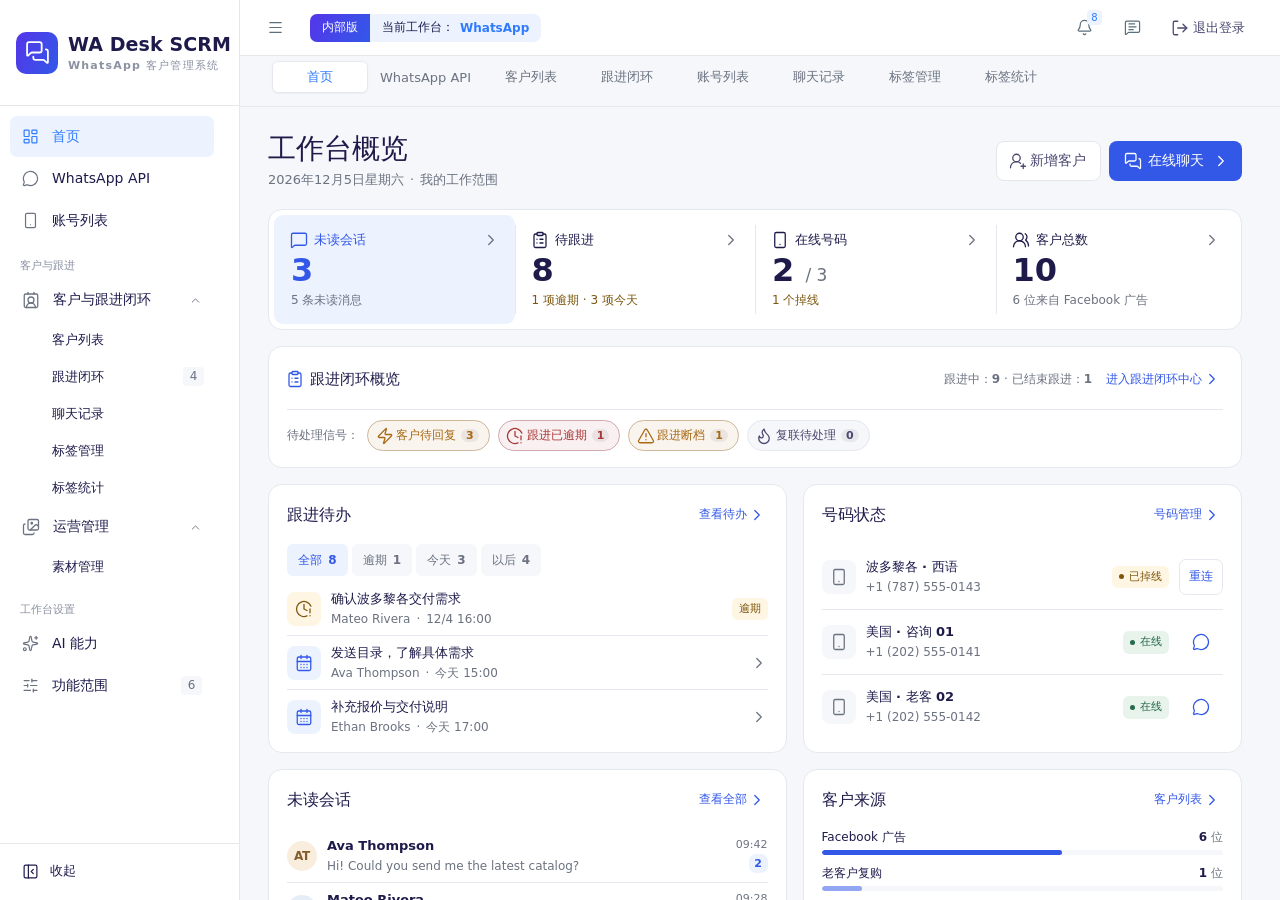
==== commit 732a3af2: "feat(scrm): remove the translation settings from the chat screen Owner request: the translation sett" ====
--- a/outputs/whatsapp-replica-ui-fidelity.html
+++ b/outputs/whatsapp-replica-ui-fidelity.html
@@ -4107,6 +4107,18 @@
 .lc-order-progress.hot {
   color: var(--color-danger);
 }
+
+/* Pinned footer of the profile drawer (the order form): it stays at the bottom edge, the tab's content
+   scrolls above it, and the toasts of the drawer sit above it (plan 016) */
+.lc-dossier-foot {
+  flex-shrink: 0;
+  padding: var(--fid-px-12) var(--fid-px-20) var(--fid-px-16);
+  border-top: var(--fid-px-1) solid var(--fid-frame);
+  background: var(--color-surface);
+}
+.fidelity #dialog.drawer.lc-dossier-drawer > #toast {
+  bottom: calc(var(--lc-dossier-foot, var(--fid-px-0)) + var(--fid-px-20));
+}
 </style>
 </head>
 <body class="fidelity">
@@ -4120,7 +4132,7 @@
     <div class="main-shell">
       <header class="topbar">
         <div class="header-left"><button class="icon-button" type="button" data-action="toggleSidebar" aria-label="切换导航"><span data-icon="Menu"></span></button><span class="fid-edition"><b>内部版</b><span>当前工作台： <strong>WhatsApp</strong></span></span></div>
-        <div class="top-actions"><button class="icon-button fid-notify" data-action="fidTasks" aria-label="跟进待办"><span data-icon="Bell"></span><span id="header-tasks" class="header-count"></span></button><button class="icon-button fid-header-lang" data-action="translation" aria-label="翻译设置"><span data-icon="Languages"></span></button><button class="icon-button fid-header-review" data-action="review" aria-label="评审原型"><span data-icon="MessageSquareText"></span></button><button class="fid-btn fid-sign-out" data-action="subsiteLogout" type="button"><span data-icon="LogOut"></span>退出登录</button></div>
+        <div class="top-actions"><button class="icon-button fid-notify" data-action="fidTasks" aria-label="跟进待办"><span data-icon="Bell"></span><span id="header-tasks" class="header-count"></span></button><button class="icon-button fid-header-review" data-action="review" aria-label="评审原型"><span data-icon="MessageSquareText"></span></button><button class="fid-btn fid-sign-out" data-action="subsiteLogout" type="button"><span data-icon="LogOut"></span>退出登录</button></div>
       </header>
       <nav class="workspace-tabs" id="workspace-tabs" aria-label="已打开的页面"></nav>
       <main id="view" tabindex="-1"></main>
@@ -4156,8 +4168,8 @@
       </div>
     </form>
   </dialog>
-  <script>window.WA_ICONS={"MessagesSquare":[["path",{"d":"M16 10a2 2 0 0 1-2 2H6.828a2 2 0 0 0-1.414.586l-2.202 2.202A.71.71 0 0 1 2 14.286V4a2 2 0 0 1 2-2h10a2 2 0 0 1 2 2z"}],["path",{"d":"M20 9a2 2 0 0 1 2 2v10.286a.71.71 0 0 1-1.212.502l-2.202-2.202A2 2 0 0 0 17.172 19H10a2 2 0 0 1-2-2v-1"}]],"PanelLeftClose":[["rect",{"width":"18","height":"18","x":"3","y":"3","rx":"2"}],["path",{"d":"M9 3v18"}],["path",{"d":"m16 15-3-3 3-3"}]],"Menu":[["path",{"d":"M4 5h16"}],["path",{"d":"M4 12h16"}],["path",{"d":"M4 19h16"}]],"Bell":[["path",{"d":"M10.268 21a2 2 0 0 0 3.464 0"}],["path",{"d":"M3.262 15.326A1 1 0 0 0 4 17h16a1 1 0 0 0 .74-1.673C19.41 13.956 18 12.499 18 8A6 6 0 0 0 6 8c0 4.499-1.411 5.956-2.738 7.326"}]],"Languages":[["path",{"d":"m5 8 6 6"}],["path",{"d":"m4 14 6-6 2-3"}],["path",{"d":"M2 5h12"}],["path",{"d":"M7 2h1"}],["path",{"d":"m22 22-5-10-5 10"}],["path",{"d":"M14 18h6"}]],"MessageSquareText":[["path",{"d":"M22 17a2 2 0 0 1-2 2H6.828a2 2 0 0 0-1.414.586l-2.202 2.202A.71.71 0 0 1 2 21.286V5a2 2 0 0 1 2-2h16a2 2 0 0 1 2 2z"}],["path",{"d":"M7 11h10"}],["path",{"d":"M7 15h6"}],["path",{"d":"M7 7h8"}]],"LogOut":[["path",{"d":"m16 17 5-5-5-5"}],["path",{"d":"M21 12H9"}],["path",{"d":"M9 21H5a2 2 0 0 1-2-2V5a2 2 0 0 1 2-2h4"}]],"ChevronRight":[["path",{"d":"m9 18 6-6-6-6"}]],"MessageSquare":[["path",{"d":"M22 17a2 2 0 0 1-2 2H6.828a2 2 0 0 0-1.414.586l-2.202 2.202A.71.71 0 0 1 2 21.286V5a2 2 0 0 1 2-2h16a2 2 0 0 1 2 2z"}]],"X":[["path",{"d":"M18 6 6 18"}],["path",{"d":"m6 6 12 12"}]],"PanelLeftOpen":[["rect",{"width":"18","height":"18","x":"3","y":"3","rx":"2"}],["path",{"d":"M9 3v18"}],["path",{"d":"m14 9 3 3-3 3"}]],"Inbox":[["polyline",{"points":"22 12 16 12 14 15 10 15 8 12 2 12"}],["path",{"d":"M5.45 5.11 2 12v6a2 2 0 0 0 2 2h16a2 2 0 0 0 2-2v-6l-3.45-6.89A2 2 0 0 0 16.76 4H7.24a2 2 0 0 0-1.79 1.11z"}]],"Star":[["path",{"d":"M11.525 2.295a.53.53 0 0 1 .95 0l2.31 4.679a2.123 2.123 0 0 0 1.595 1.16l5.166.756a.53.53 0 0 1 .294.904l-3.736 3.638a2.123 2.123 0 0 0-.611 1.878l.882 5.14a.53.53 0 0 1-.771.56l-4.618-2.428a2.122 2.122 0 0 0-1.973 0L6.396 21.01a.53.53 0 0 1-.77-.56l.881-5.139a2.122 2.122 0 0 0-.611-1.879L2.16 9.795a.53.53 0 0 1 .294-.906l5.165-.755a2.122 2.122 0 0 0 1.597-1.16z"}]],"PanelsTopLeft":[["rect",{"width":"18","height":"18","x":"3","y":"3","rx":"2"}],["path",{"d":"M3 9h18"}],["path",{"d":"M9 21V9"}]],"SquarePen":[["path",{"d":"M12 3H5a2 2 0 0 0-2 2v14a2 2 0 0 0 2 2h14a2 2 0 0 0 2-2v-7"}],["path",{"d":"M18.375 2.625a1 1 0 0 1 3 3l-9.013 9.014a2 2 0 0 1-.853.505l-2.873.84a.5.5 0 0 1-.62-.62l.84-2.873a2 2 0 0 1 .506-.852z"}]],"MessageCircle":[["path",{"d":"M2.992 16.342a2 2 0 0 1 .094 1.167l-1.065 3.29a1 1 0 0 0 1.236 1.168l3.413-.998a2 2 0 0 1 1.099.092 10 10 0 1 0-4.777-4.719"}]],"ChevronDown":[["path",{"d":"m6 9 6 6 6-6"}]],"Search":[["path",{"d":"m21 21-4.34-4.34"}],["circle",{"cx":"11","cy":"11","r":"8"}]],"ShieldCheck":[["path",{"d":"M20 13c0 5-3.5 7.5-7.66 8.95a1 1 0 0 1-.67-.01C7.5 20.5 4 18 4 13V6a1 1 0 0 1 1-1c2 0 4.5-1.2 6.24-2.72a1.17 1.17 0 0 1 1.52 0C14.51 3.81 17 5 19 5a1 1 0 0 1 1 1z"}],["path",{"d":"m9 12 2 2 4-4"}]],"ArrowLeft":[["path",{"d":"m12 19-7-7 7-7"}],["path",{"d":"M19 12H5"}]],"CalendarPlus":[["path",{"d":"M16 19h6"}],["path",{"d":"M16 2v4"}],["path",{"d":"M19 16v6"}],["path",{"d":"M21 12.598V6a2 2 0 0 0-2-2H5a2 2 0 0 0-2 2v14a2 2 0 0 0 2 2h8.5"}],["path",{"d":"M3 10h18"}],["path",{"d":"M8 2v4"}]],"ContactRound":[["path",{"d":"M16 2v2"}],["path",{"d":"M17.915 22a6 6 0 0 0-12 0"}],["path",{"d":"M8 2v2"}],["circle",{"cx":"12","cy":"12","r":"4"}],["rect",{"x":"3","y":"4","width":"18","height":"18","rx":"2"}]],"EllipsisVertical":[["circle",{"cx":"12","cy":"12","r":"1"}],["circle",{"cx":"12","cy":"5","r":"1"}],["circle",{"cx":"12","cy":"19","r":"1"}]],"Target":[["circle",{"cx":"12","cy":"12","r":"10"}],["circle",{"cx":"12","cy":"12","r":"6"}],["circle",{"cx":"12","cy":"12","r":"2"}]],"Link":[["path",{"d":"M10 13a5 5 0 0 0 7.54.54l3-3a5 5 0 0 0-7.07-7.07l-1.72 1.71"}],["path",{"d":"M14 11a5 5 0 0 0-7.54-.54l-3 3a5 5 0 0 0 7.07 7.07l1.71-1.71"}]],"WifiOff":[["path",{"d":"M12 20h.01"}],["path",{"d":"M8.5 16.429a5 5 0 0 1 7 0"}],["path",{"d":"M5 12.859a10 10 0 0 1 5.17-2.69"}],["path",{"d":"M19 12.859a10 10 0 0 0-2.007-1.523"}],["path",{"d":"M2 8.82a15 15 0 0 1 4.177-2.643"}],["path",{"d":"M22 8.82a15 15 0 0 0-11.288-3.764"}],["path",{"d":"m2 2 20 20"}]],"File":[["path",{"d":"M6 22a2 2 0 0 1-2-2V4a2 2 0 0 1 2-2h8a2.4 2.4 0 0 1 1.704.706l3.588 3.588A2.4 2.4 0 0 1 20 8v12a2 2 0 0 1-2 2z"}],["path",{"d":"M14 2v5a1 1 0 0 0 1 1h5"}]],"Check":[["path",{"d":"M20 6 9 17l-5-5"}]],"CheckCheck":[["path",{"d":"M18 6 7 17l-5-5"}],["path",{"d":"m22 10-7.5 7.5L13 16"}]],"Paperclip":[["path",{"d":"m16 6-8.414 8.586a2 2 0 0 0 2.829 2.829l8.414-8.586a4 4 0 1 0-5.657-5.657l-8.379 8.551a6 6 0 1 0 8.485 8.485l8.379-8.551"}]],"Send":[["path",{"d":"M14.536 21.686a.5.5 0 0 0 .937-.024l6.5-19a.496.496 0 0 0-.635-.635l-19 6.5a.5.5 0 0 0-.024.937l7.93 3.18a2 2 0 0 1 1.112 1.11z"}],["path",{"d":"m21.854 2.147-10.94 10.939"}]],"Keyboard":[["path",{"d":"M10 8h.01"}],["path",{"d":"M12 12h.01"}],["path",{"d":"M14 8h.01"}],["path",{"d":"M16 12h.01"}],["path",{"d":"M18 8h.01"}],["path",{"d":"M6 8h.01"}],["path",{"d":"M7 16h10"}],["path",{"d":"M8 12h.01"}],["rect",{"width":"20","height":"16","x":"2","y":"4","rx":"2"}]],"Plus":[["path",{"d":"M5 12h14"}],["path",{"d":"M12 5v14"}]],"Copy":[["rect",{"width":"14","height":"14","x":"8","y":"8","rx":"2","ry":"2"}],["path",{"d":"M4 16c-1.1 0-2-.9-2-2V4c0-1.1.9-2 2-2h10c1.1 0 2 .9 2 2"}]],"Clock3":[["circle",{"cx":"12","cy":"12","r":"10"}],["path",{"d":"M12 6v6h4"}]],"CircleCheck":[["circle",{"cx":"12","cy":"12","r":"10"}],["path",{"d":"m9 12 2 2 4-4"}]],"RotateCcw":[["path",{"d":"M3 12a9 9 0 1 0 9-9 9.75 9.75 0 0 0-6.74 2.74L3 8"}],["path",{"d":"M3 3v5h5"}]],"RefreshCw":[["path",{"d":"M3 12a9 9 0 0 1 9-9 9.75 9.75 0 0 1 6.74 2.74L21 8"}],["path",{"d":"M21 3v5h-5"}],["path",{"d":"M21 12a9 9 0 0 1-9 9 9.75 9.75 0 0 1-6.74-2.74L3 16"}],["path",{"d":"M8 16H3v5"}]],"Pencil":[["path",{"d":"M21.174 6.812a1 1 0 0 0-3.986-3.987L3.842 16.174a2 2 0 0 0-.5.83l-1.321 4.352a.5.5 0 0 0 .623.622l4.353-1.32a2 2 0 0 0 .83-.497z"}],["path",{"d":"m15 5 4 4"}]],"Info":[["circle",{"cx":"12","cy":"12","r":"10"}],["path",{"d":"M12 16v-4"}],["path",{"d":"M12 8h.01"}]],"Tags":[["path",{"d":"M13.172 2a2 2 0 0 1 1.414.586l6.71 6.71a2.4 2.4 0 0 1 0 3.408l-4.592 4.592a2.4 2.4 0 0 1-3.408 0l-6.71-6.71A2 2 0 0 1 6 9.172V3a1 1 0 0 1 1-1z"}],["path",{"d":"M2 7v6.172a2 2 0 0 0 .586 1.414l6.71 6.71a2.4 2.4 0 0 0 3.191.193"}],["circle",{"cx":"10.5","cy":"6.5","r":".5","fill":"currentColor"}]],"ArrowRightLeft":[["path",{"d":"m16 3 4 4-4 4"}],["path",{"d":"M20 7H4"}],["path",{"d":"m8 21-4-4 4-4"}],["path",{"d":"M4 17h16"}]],"UserRoundPlus":[["path",{"d":"M2 21a8 8 0 0 1 13.292-6"}],["circle",{"cx":"10","cy":"8","r":"5"}],["path",{"d":"M19 16v6"}],["path",{"d":"M22 19h-6"}]],"ClipboardList":[["rect",{"width":"8","height":"4","x":"8","y":"2","rx":"1","ry":"1"}],["path",{"d":"M16 4h2a2 2 0 0 1 2 2v14a2 2 0 0 1-2 2H6a2 2 0 0 1-2-2V6a2 2 0 0 1 2-2h2"}],["path",{"d":"M12 11h4"}],["path",{"d":"M12 16h4"}],["path",{"d":"M8 11h.01"}],["path",{"d":"M8 16h.01"}]],"UserRound":[["circle",{"cx":"12","cy":"8","r":"5"}],["path",{"d":"M20 21a8 8 0 0 0-16 0"}]],"Download":[["path",{"d":"M12 15V3"}],["path",{"d":"M21 15v4a2 2 0 0 1-2 2H5a2 2 0 0 1-2-2v-4"}],["path",{"d":"m7 10 5 5 5-5"}]],"LockKeyhole":[["circle",{"cx":"12","cy":"16","r":"1"}],["rect",{"x":"3","y":"10","width":"18","height":"12","rx":"2"}],["path",{"d":"M7 10V7a5 5 0 0 1 10 0v3"}]],"Settings2":[["path",{"d":"M14 17H5"}],["path",{"d":"M19 7h-9"}],["circle",{"cx":"17","cy":"17","r":"3"}],["circle",{"cx":"7","cy":"7","r":"3"}]],"UsersRound":[["path",{"d":"M18 21a8 8 0 0 0-16 0"}],["circle",{"cx":"10","cy":"8","r":"5"}],["path",{"d":"M22 20c0-3.37-2-6.5-4-8a5 5 0 0 0-.45-8.3"}]],"SlidersHorizontal":[["path",{"d":"M10 5H3"}],["path",{"d":"M12 19H3"}],["path",{"d":"M14 3v4"}],["path",{"d":"M16 17v4"}],["path",{"d":"M21 12h-9"}],["path",{"d":"M21 19h-5"}],["path",{"d":"M21 5h-7"}],["path",{"d":"M8 10v4"}],["path",{"d":"M8 12H3"}]],"FileText":[["path",{"d":"M6 22a2 2 0 0 1-2-2V4a2 2 0 0 1 2-2h8a2.4 2.4 0 0 1 1.704.706l3.588 3.588A2.4 2.4 0 0 1 20 8v12a2 2 0 0 1-2 2z"}],["path",{"d":"M14 2v5a1 1 0 0 0 1 1h5"}],["path",{"d":"M10 9H8"}],["path",{"d":"M16 13H8"}],["path",{"d":"M16 17H8"}]],"ChevronUp":[["path",{"d":"m18 15-6-6-6 6"}]],"NotebookPen":[["path",{"d":"M13.4 2H6a2 2 0 0 0-2 2v16a2 2 0 0 0 2 2h12a2 2 0 0 0 2-2v-7.4"}],["path",{"d":"M2 6h4"}],["path",{"d":"M2 10h4"}],["path",{"d":"M2 14h4"}],["path",{"d":"M2 18h4"}],["path",{"d":"M21.378 5.626a1 1 0 1 0-3.004-3.004l-5.01 5.012a2 2 0 0 0-.506.854l-.837 2.87a.5.5 0 0 0 .62.62l2.87-.837a2 2 0 0 0 .854-.506z"}]],"ChevronLeft":[["path",{"d":"m15 18-6-6 6-6"}]],"LayoutDashboard":[["rect",{"width":"7","height":"9","x":"3","y":"3","rx":"1"}],["rect",{"width":"7","height":"5","x":"14","y":"3","rx":"1"}],["rect",{"width":"7","height":"9","x":"14","y":"12","rx":"1"}],["rect",{"width":"7","height":"5","x":"3","y":"16","rx":"1"}]],"Smartphone":[["rect",{"width":"14","height":"20","x":"5","y":"2","rx":"2","ry":"2"}],["path",{"d":"M12 18h.01"}]],"ChartColumn":[["path",{"d":"M3 3v16a2 2 0 0 0 2 2h16"}],["path",{"d":"M18 17V9"}],["path",{"d":"M13 17V5"}],["path",{"d":"M8 17v-3"}]],"Images":[["path",{"d":"m22 11-1.296-1.296a2.4 2.4 0 0 0-3.408 0L11 16"}],["path",{"d":"M4 8a2 2 0 0 0-2 2v10a2 2 0 0 0 2 2h10a2 2 0 0 0 2-2"}],["circle",{"cx":"13","cy":"7","r":"1","fill":"currentColor"}],["rect",{"x":"8","y":"2","width":"14","height":"14","rx":"2"}]],"Network":[["rect",{"x":"16","y":"16","width":"6","height":"6","rx":"1"}],["rect",{"x":"2","y":"16","width":"6","height":"6","rx":"1"}],["rect",{"x":"9","y":"2","width":"6","height":"6","rx":"1"}],["path",{"d":"M5 16v-3a1 1 0 0 1 1-1h12a1 1 0 0 1 1 1v3"}],["path",{"d":"M12 12V8"}]],"Trash2":[["path",{"d":"M10 11v6"}],["path",{"d":"M14 11v6"}],["path",{"d":"M19 6v14a2 2 0 0 1-2 2H7a2 2 0 0 1-2-2V6"}],["path",{"d":"M3 6h18"}],["path",{"d":"M8 6V4a2 2 0 0 1 2-2h4a2 2 0 0 1 2 2v2"}]],"RotateCw":[["path",{"d":"M21 12a9 9 0 1 1-9-9c2.52 0 4.93 1 6.74 2.74L21 8"}],["path",{"d":"M21 3v5h-5"}]],"Tag":[["path",{"d":"M12.586 2.586A2 2 0 0 0 11.172 2H4a2 2 0 0 0-2 2v7.172a2 2 0 0 0 .586 1.414l8.704 8.704a2.426 2.426 0 0 0 3.42 0l6.58-6.58a2.426 2.426 0 0 0 0-3.42z"}],["circle",{"cx":"7.5","cy":"7.5","r":".5","fill":"currentColor"}]],"Eraser":[["path",{"d":"M21 21H8a2 2 0 0 1-1.42-.587l-3.994-3.999a2 2 0 0 1 0-2.828l10-10a2 2 0 0 1 2.829 0l5.999 6a2 2 0 0 1 0 2.828L12.834 21"}],["path",{"d":"m5.082 11.09 8.828 8.828"}]],"FileDown":[["path",{"d":"M6 22a2 2 0 0 1-2-2V4a2 2 0 0 1 2-2h8a2.4 2.4 0 0 1 1.704.706l3.588 3.588A2.4 2.4 0 0 1 20 8v12a2 2 0 0 1-2 2z"}],["path",{"d":"M14 2v5a1 1 0 0 0 1 1h5"}],["path",{"d":"M12 18v-6"}],["path",{"d":"m9 15 3 3 3-3"}]],"Bot":[["path",{"d":"M12 8V4H8"}],["rect",{"width":"16","height":"12","x":"4","y":"8","rx":"2"}],["path",{"d":"M2 14h2"}],["path",{"d":"M20 14h2"}],["path",{"d":"M15 13v2"}],["path",{"d":"M9 13v2"}]],"ListOrdered":[["path",{"d":"M11 5h10"}],["path",{"d":"M11 12h10"}],["path",{"d":"M11 19h10"}],["path",{"d":"M4 4h1v5"}],["path",{"d":"M4 9h2"}],["path",{"d":"M6.5 20H3.4c0-1 2.6-1.925 2.6-3.5a1.5 1.5 0 0 0-2.6-1.02"}]],"StickyNote":[["path",{"d":"M21 9a2.4 2.4 0 0 0-.706-1.706l-3.588-3.588A2.4 2.4 0 0 0 15 3H5a2 2 0 0 0-2 2v14a2 2 0 0 0 2 2h14a2 2 0 0 0 2-2z"}],["path",{"d":"M15 3v5a1 1 0 0 0 1 1h5"}]],"QrCode":[["rect",{"width":"5","height":"5","x":"3","y":"3","rx":"1"}],["rect",{"width":"5","height":"5","x":"16","y":"3","rx":"1"}],["rect",{"width":"5","height":"5","x":"3","y":"16","rx":"1"}],["path",{"d":"M21 16h-3a2 2 0 0 0-2 2v3"}],["path",{"d":"M21 21v.01"}],["path",{"d":"M12 7v3a2 2 0 0 1-2 2H7"}],["path",{"d":"M3 12h.01"}],["path",{"d":"M12 3h.01"}],["path",{"d":"M12 16v.01"}],["path",{"d":"M16 12h1"}],["path",{"d":"M21 12v.01"}],["path",{"d":"M12 21v-1"}]],"LoaderCircle":[["path",{"d":"M21 12a9 9 0 1 1-6.219-8.56"}]],"ScanQrCode":[["path",{"d":"M17 12v4a1 1 0 0 1-1 1h-4"}],["path",{"d":"M17 3h2a2 2 0 0 1 2 2v2"}],["path",{"d":"M17 8V7"}],["path",{"d":"M21 17v2a2 2 0 0 1-2 2h-2"}],["path",{"d":"M3 7V5a2 2 0 0 1 2-2h2"}],["path",{"d":"M7 17h.01"}],["path",{"d":"M7 21H5a2 2 0 0 1-2-2v-2"}],["rect",{"x":"7","y":"7","width":"5","height":"5","rx":"1"}]],"ArrowRight":[["path",{"d":"M5 12h14"}],["path",{"d":"m12 5 7 7-7 7"}]],"ClockAlert":[["path",{"d":"M12 6v6l4 2"}],["path",{"d":"M20 12v5"}],["path",{"d":"M20 21h.01"}],["path",{"d":"M21.25 8.2A10 10 0 1 0 16 21.16"}]],"CalendarDays":[["path",{"d":"M8 2v4"}],["path",{"d":"M16 2v4"}],["rect",{"width":"18","height":"18","x":"3","y":"4","rx":"2"}],["path",{"d":"M3 10h18"}],["path",{"d":"M8 14h.01"}],["path",{"d":"M12 14h.01"}],["path",{"d":"M16 14h.01"}],["path",{"d":"M8 18h.01"}],["path",{"d":"M12 18h.01"}],["path",{"d":"M16 18h.01"}]],"CalendarCheck":[["path",{"d":"M8 2v4"}],["path",{"d":"M16 2v4"}],["rect",{"width":"18","height":"18","x":"3","y":"4","rx":"2"}],["path",{"d":"M3 10h18"}],["path",{"d":"m9 16 2 2 4-4"}]],"MessageSquareCheck":[["path",{"d":"M22 17a2 2 0 0 1-2 2H6.828a2 2 0 0 0-1.414.586l-2.202 2.202A.7.7 0 0 1 2 21.286V5a2 2 0 0 1 2-2h16a2 2 0 0 1 2 2z"}],["path",{"d":"m9 11 2 2 4-4"}]],"BadgeCheck":[["path",{"d":"M3.85 8.62a4 4 0 0 1 4.78-4.77 4 4 0 0 1 6.74 0 4 4 0 0 1 4.78 4.78 4 4 0 0 1 0 6.74 4 4 0 0 1-4.77 4.78 4 4 0 0 1-6.75 0 4 4 0 0 1-4.78-4.77 4 4 0 0 1 0-6.76Z"}],["path",{"d":"m9 12 2 2 4-4"}]],"Flame":[["path",{"d":"M12 3q1 4 4 6.5t3 5.5a1 1 0 0 1-14 0 5 5 0 0 1 1-3 1 1 0 0 0 5 0c0-2-1.5-3-1.5-5q0-2 2.5-4"}]],"Zap":[["path",{"d":"M4 14a1 1 0 0 1-.78-1.63l9.9-10.2a.5.5 0 0 1 .86.46l-1.92 6.02A1 1 0 0 0 13 10h7a1 1 0 0 1 .78 1.63l-9.9 10.2a.5.5 0 0 1-.86-.46l1.92-6.02A1 1 0 0 0 11 14z"}]],"TriangleAlert":[["path",{"d":"m21.73 18-8-14a2 2 0 0 0-3.48 0l-8 14A2 2 0 0 0 4 21h16a2 2 0 0 0 1.73-3"}],["path",{"d":"M12 9v4"}],["path",{"d":"M12 17h.01"}]],"Archive":[["rect",{"width":"20","height":"5","x":"2","y":"3","rx":"1"}],["path",{"d":"M4 8v11a2 2 0 0 0 2 2h12a2 2 0 0 0 2-2V8"}],["path",{"d":"M10 12h4"}]],"Sparkles":[["path",{"d":"M11.017 2.814a1 1 0 0 1 1.966 0l1.051 5.558a2 2 0 0 0 1.594 1.594l5.558 1.051a1 1 0 0 1 0 1.966l-5.558 1.051a2 2 0 0 0-1.594 1.594l-1.051 5.558a1 1 0 0 1-1.966 0l-1.051-5.558a2 2 0 0 0-1.594-1.594l-5.558-1.051a1 1 0 0 1 0-1.966l5.558-1.051a2 2 0 0 0 1.594-1.594z"}],["path",{"d":"M20 2v4"}],["path",{"d":"M22 4h-4"}],["circle",{"cx":"4","cy":"20","r":"2"}]],"CalendarClock":[["path",{"d":"M16 14v2.2l1.6 1"}],["path",{"d":"M16 2v4"}],["path",{"d":"M21 7.5V6a2 2 0 0 0-2-2H5a2 2 0 0 0-2 2v14a2 2 0 0 0 2 2h3.5"}],["path",{"d":"M3 10h5"}],["path",{"d":"M8 2v4"}],["circle",{"cx":"16","cy":"16","r":"6"}]],"CheckCircle2":[["circle",{"cx":"12","cy":"12","r":"10"}],["path",{"d":"m9 12 2 2 4-4"}]],"Compass":[["circle",{"cx":"12","cy":"12","r":"10"}],["path",{"d":"m16.24 7.76-1.804 5.411a2 2 0 0 1-1.265 1.265L7.76 16.24l1.804-5.411a2 2 0 0 1 1.265-1.265z"}]],"Layers":[["path",{"d":"M12.83 2.18a2 2 0 0 0-1.66 0L2.6 6.08a1 1 0 0 0 0 1.83l8.58 3.91a2 2 0 0 0 1.66 0l8.58-3.9a1 1 0 0 0 0-1.83z"}],["path",{"d":"M2 12a1 1 0 0 0 .58.91l8.6 3.91a2 2 0 0 0 1.65 0l8.58-3.9A1 1 0 0 0 22 12"}],["path",{"d":"M2 17a1 1 0 0 0 .58.91l8.6 3.91a2 2 0 0 0 1.65 0l8.58-3.9A1 1 0 0 0 22 17"}]],"History":[["path",{"d":"M3 12a9 9 0 1 0 9-9 9.75 9.75 0 0 0-6.74 2.74L3 8"}],["path",{"d":"M3 3v5h5"}],["path",{"d":"M12 7v5l4 2"}]],"MessageSquareReply":[["path",{"d":"M22 17a2 2 0 0 1-2 2H6.828a2 2 0 0 0-1.414.586l-2.202 2.202A.71.71 0 0 1 2 21.286V5a2 2 0 0 1 2-2h16a2 2 0 0 1 2 2z"}],["path",{"d":"m10 8-3 3 3 3"}],["path",{"d":"M17 14v-1a2 2 0 0 0-2-2H7"}]],"Filter":[["path",{"d":"M10 20a1 1 0 0 0 .553.895l2 1A1 1 0 0 0 14 21v-7a2 2 0 0 1 .517-1.341L21.74 4.67A1 1 0 0 0 21 3H3a1 1 0 0 0-.742 1.67l7.225 7.989A2 2 0 0 1 10 14z"}]]};
-</script><script>window.WA_REQUIREMENTS={"schemaVersion":2,"project":"WhatsApp 内部客户工作台","version":"0.8-scrm-engagement","updatedOn":"2026-11-18","phase":"interactive-prototype-review","language":"zh-CN","sourceInventory":"../chm123-complete-modules.json","sourceInventoryPreserved":true,"approvalGate":"用户敲定布局、功能和关键规则后，再安排技术方案与正式开发。","confirmedRequirements":[{"id":"R001","text":"聚焦 WhatsApp 聚合与客户管理。","origin":"user-current"},{"id":"R002","text":"多名聊手方便地管理各自负责的 WhatsApp 账号、标签与客户体系。","origin":"user-current"},{"id":"R003","text":"内部自用，不商业化。","origin":"user-current"},{"id":"R004","text":"先用原型确认布局与功能，再安排正式执行。","origin":"user-previous"},{"id":"R005","text":"人数、账号数量及未来扩展不写死。演示记录数量不代表系统容量。","origin":"user-previous"},{"id":"R006","text":"原始模块清单中的保留、删除、魔改由用户决定；未表态模块继续待定。","origin":"user-previous"}],"knownBusinessContext":{"acquisition":"Facebook 广告转 WhatsApp 私域","initialRegions":["美国","波多黎各"],"productFields":"客户模型使用通用字段，不要求填写具体产品，也不预设SKU。","previouslyMentionedNeeds":["防漏跟进","重复客户处理","翻译","员工管理","订单对接","广告归因"],"priorityBoundary":"以上既有需求不等于全部已批准本轮实施。订单、真实归因回传及其他接入待用户确认。"},"prototypeAssumptions":[{"id":"A001","text":"子站固定为已登录聊手的工作范围。顶栏提供退出登录。原型使用固定的演示身份与本地退出流程。","decision":"已确认"},{"id":"A002","text":"聊手默认只看到自己的客户和获分配账号；主管查看团队并可转交客户。","decision":"待确认"},{"id":"A003","text":"客户与 WhatsApp 账号分开建模；同一客户可有多个账号接触记录。","decision":"待确认"},{"id":"A004","text":"公共标签由主管维护、聊手可使用；个人标签由各聊手维护。","decision":"待确认"},{"id":"A005","text":"桌面在原工作台框架上补齐跟进闭环中心、客户档案与待处理信号。窄屏保留自适应切换。","decision":"待确认"},{"id":"A006","text":"语言、来源、备注和跟进时间先提供通用预设，后续可修改。客户不设固定阶段，以自定义标签分类。","decision":"待确认"}],"connectionDecision":{"status":"已确认","options":["OpenWA 桥接"],"prototypeBoundary":"本轮仅评审工作流，不接入账号、不生成可登录二维码、不获取令牌、不调用消息或广告接口。","selected":"OpenWA 桥接","provider":"rmyndharis/OpenWA"},"modelOutline":{"entities":["Member","Team","Role","WhatsAppAccount","Customer","AccountContact","Conversation","Message","TagGroup","Tag","Followup","QuickReply","ReviewNote","ChatArchive","AiUsage","Order"],"relationships":["Member 与 WhatsAppAccount 的分配关系独立于登录凭据。","Customer 对应多个 AccountContact；跨账号去重与归属规则需确认。","Tag 支持公共与个人作用域；分配给客户不改变标签定义所有权。","Followup 关联客户、负责人与会话账号。","主管转交客户后的历史访问、私有标签和账号归属行为待进一步确认。","每个标签包含一个名称并归属一个自建分组。客户可同时使用同组或不同组的多个标签。","客户跟进状态只有「跟进中」与「已结束跟进」两种。跟进中的客户必须有下一条待办，否则提示跟进断档；结束跟进需填写原因并结清待办，客户再次来信时提示复联，可重新跟进并保留全部历史。","标签完全自定义，用于筛选跟进队列，并可在完成或结束跟进时同步更新。","客户另有两项手动设置的分类：客户等级（S / A / B / C / D，S 最高，默认未评级）与客户状态（已成交 / 弃单 / 自然线索，默认未标记）。两者可在聊天界面或客户档案中随时调整，系统不自动评级或改状态。","聊天记录是归档：从 WhatsApp 会话移入的快照（ChatArchive）保存移入时的全部消息、移入人、时间与原因，用于绩效复盘与审核；不设评分，也不做结论分类。快照与实时会话相互独立，移入不改变实时会话。","所有 AI 调用经由统一接入点：按能力登记，可逐项启停；每次调用留存一条用量记录（AiUsage：时间、能力、提供方、操作人、客户、输入与输出字符数、是否成功），并按能力累计。当前提供方为本地演示，不连接外部服务。","客户档案的订单追踪：订单（Order）归属一位客户，记录订单号、下单时间、当前物流状态与物流记录，由聊手手动登记，每次变更写入互动轨迹；未对接店铺、支付或物流系统。登记订单是独立的一步，新订单的物流状态为待发货；此后推进按钮只能沿「待发货 → 已发货 → 已签收」逐步前进，或在签收前转为「异常」，已签收与异常之后不再有推进。订单每到达一个物流状态就在物流记录中追加一条（状态与时间），第一条为待发货并取下单时间；界面按订单号分区展示这些记录，订单号旁显示下单时间。「撤销上一步」随时移除最新一条物流记录并回到上一个状态，已签收与异常同样可撤回；第一条记录不可撤回，删除订单才会移除。客户首次联系时间取客户建档时间。登记订单不改变客户状态、等级、标签或跟进状态。"],"capacity":"所有集合均动态管理，无代码层坐席数、账号数或标签总数上限。"},"modules":[{"id":"P-DASHBOARD","name":"首页经营概览","decision":"首轮原型","basis":"用户要求首页仪表盘","originalIds":["HOME"],"screens":["dashboard"],"features":["未读与跟进概况","跟进闭环信号直达","号码状态与重连","客户来源分布"],"notes":"汇总当前聊手名下未读、待办与跟进闭环信号。"},{"id":"P-LIFECYCLE","name":"客户全生命周期看板","decision":"本轮不展示","basis":"用户确认暂缓（2026-11-17）","originalIds":["CLUE","CUST"],"screens":[],"features":["按流程切换的闭环看板/明细双视图","防漏健康度雷达","智能阶段推进门禁","360°客户全生命档案","沉睡与流失复联重激活","客户跨流程转移"],"notes":"阶段、漏斗与交易台账暂缓；聚焦跟进闭环并以标签辅助。实现保留在 Git 历史（v0.7）。"},{"id":"P-PIPELINES","name":"生命周期流程配置","decision":"本轮不展示","basis":"用户确认暂缓（2026-11-17）","originalIds":[],"screens":[],"features":["多条流程并行","阶段增删改与排序","阶段类型与进入时采集","自动流转落点","流失原因按流程维护","删除阶段/流程时迁移客户"],"notes":"阶段、漏斗与交易台账暂缓；聚焦跟进闭环并以标签辅助。实现保留在 Git 历史（v0.7）。"},{"id":"P-DEALS","name":"成交履约与复购中心","decision":"本轮不展示","basis":"用户确认暂缓（2026-11-17）","originalIds":[],"screens":[],"features":["报价单创建与一键转单","订单发货与签收闭环","签收自动开启复购周期","沉睡老客与暂缓客户唤醒池"],"notes":"阶段、漏斗与交易台账暂缓；聚焦跟进闭环并以标签辅助。实现保留在 Git 历史（v0.7）。"},{"id":"P-INBOX","name":"聚合会话","decision":"首轮原型","basis":"核心工作流提案","originalIds":["D04","D05","WAAPI"],"screens":["inbox"],"features":["按账号切换会话","未读/待回复筛选","搜索会话","本地演示发送","客户侧栏","接收译文展示","快捷话术填入","会话卡片显示客户标签","协同条的跟进状态与下次跟进可跳转到跟进闭环并定位该客户"],"notes":""},{"id":"P-ACCOUNTS","name":"WhatsApp 账号","decision":"首轮原型","basis":"用户明确","originalIds":["ACC","D04","D15"],"screens":["accounts"],"features":["账号状态","备注","负责人","新增演示账号","模拟恢复连接","按账号进入会话"],"notes":"接入方式与代理环境另行敲定。"},{"id":"P-CUSTOMERS","name":"客户库与档案","decision":"首轮原型","basis":"用户明确","originalIds":["CUST","CUSTDETAIL","D11","D12"],"screens":["customers"],"features":["搜索与筛选","跟进状态","标签","来源","归属账号与聊手","客户备注","批量标签","重复客户提示","主管转交","客户等级（S/A/B/C/D）","客户状态（已成交/弃单/自然线索）","按等级与状态筛选","导出含等级与状态","订单追踪（首次联系时间、订单下单时间与物流状态，手动登记）"],"notes":"跨账号是否合并、跨聊手是否共享需确认。"},{"id":"P-TAGS","name":"标签体系","decision":"首轮原型","basis":"用户明确；作用域是提案","originalIds":["TAGS","TAGSTATS","D11"],"screens":["tags"],"features":["公共标签","个人标签","分组","新建/编辑","颜色","按标签定位客户"],"notes":"标签完全自定义，用于筛选跟进队列，并可在完成或结束跟进时同步更新。"},{"id":"P-FOLLOW","name":"跟进闭环","decision":"首轮原型","basis":"用户此前要求防漏跟进","originalIds":["FOLLOW","D11","D14"],"screens":["followups"],"features":["待办队列（逾期/今日/全部）","待处理信号（待回复/逾期/断档/复联）","完成跟进必须安排下一步或结束跟进","已结束跟进与重新跟进","按标签筛选","操作日志"],"notes":"每位客户要么有下一步跟进，要么已明确结束跟进。"},{"id":"P-TEAM","name":"团队与权限","decision":"本轮不展示","basis":"团队管理归主站","originalIds":["ORG","STAFF","ORGAUDIT"],"screens":[],"features":["团队成员","账号分配","客户转交","权限边界展示","新增演示成员"],"notes":"团队成员、账号分配和交接归主站管理。"},{"id":"P-ASSIST","name":"翻译与快捷回复","decision":"首轮原型","basis":"此前需求；本轮做辅助交互","originalIds":["D06","D08","ops-reply"],"screens":["inbox"],"features":["接收译文","示例话术","发送前语言提示"],"notes":"翻译仍为演示文案：经由 AI 接入点调用本地演示提供方，没有调用真实模型或翻译服务。"},{"id":"P-WALLET","name":"钱包地址监控","decision":"待定","basis":"用户表示尚不理解，未批准删除或保留","originalIds":["control-wallet"],"screens":[],"features":["地址监控","可信钱包白名单","记录/拦截/通知策略"],"explanation":"用于识别聊天内容中的加密货币钱包地址，例如防止发出非公司收款地址；并非公司钱包余额、订单或收款账本。","sourceBoundary":"2026-11-08解析时，出海猫页面明确提示客户端检测正在开发，配置仅先保存。","notes":""},{"id":"P-GUARD","name":"敏感词与敏感行为","decision":"待定","basis":"待用户评审原清单","originalIds":["control-sensitive","control-behavior","D17"],"screens":[],"features":["敏感内容策略","删除/编辑行为审计"],"notes":"规则和告警范围未确认。"},{"id":"P-MATERIALS","name":"素材管理","decision":"保留","basis":"用户评审备注确认保留","originalIds":["ops-material"],"screens":["materials"],"features":["素材分组","素材维护","预览","导入导出"],"notes":"运营管理保留素材管理。"},{"id":"P-REPLY-MANAGEMENT","name":"快捷回复管理","decision":"本轮不展示","basis":"用户评审备注确认暂缓","originalIds":["ops-reply"],"screens":[],"features":["公共快捷回复模板维护"],"notes":"运营管理的快捷回复页面暂缓。"},{"id":"P-AUTO","name":"自动回复","decision":"本轮不展示","basis":"用户评审备注确认暂缓","originalIds":["ops-keyword","ops-welcome","D09"],"screens":[],"features":["关键词回复","欢迎语"],"notes":"关键词回复和欢迎语回复暂缓。"},{"id":"P-BROADCAST","name":"群发","decision":"本轮不展示","basis":"用户评审备注确认暂缓","originalIds":["ops-mass","D10"],"screens":[],"features":["群发任务"],"notes":"群发暂时不做。"},{"id":"P-ATTRIBUTION","name":"广告来源与归因","decision":"待定","basis":"Facebook转WhatsApp的既有业务背景","originalIds":["SHUNT","openchat-settings","pool-share"],"screens":["inbox","customers"],"features":["原型中展示示例来源","真实广告关联/回传流程待确认"],"notes":"示例广告名称不代表已连接Meta。"},{"id":"P-ORDERS","name":"订单与业务系统对接","decision":"待定","basis":"此前提及需要，具体工作流尚未敲定","originalIds":[],"screens":[],"features":[],"notes":"不预设ERP、支付方式或产品结构。"},{"id":"P-NETWORK","name":"代理、网络和会话环境","decision":"待定","basis":"取决于接入路线","originalIds":["PROXY","D15","D16"],"screens":[],"features":[],"notes":"接入路线确定后再明确需要哪些配置。"},{"id":"P-LEGACY","name":"工单、底库、分流与号池","decision":"待定","basis":"用户尚未完成清单取舍","originalIds":["CLUE","BASE","TICKETVIEW","WORKSHARE","SHUNT","pool-share"],"screens":[],"features":[],"notes":"与内部客户去重、路由分配分开确认。"},{"id":"P-COMMERCIAL","name":"SaaS商业化界面","decision":"本轮不展示","basis":"用户明确内部自用、不商业化","originalIds":["PLAN","RECHARGE","RECHARGELOG","WALLETLOG","CHARLOG","BUYLOG","PROMO"],"screens":[],"features":[],"notes":"套餐、充值、推广返利、字符售卖和端口授权不进入原型导航。真实运营成本与用量可以后续单独考虑。"},{"id":"P-CHAT-REVIEW","name":"聊天记录归档","decision":"首轮原型","basis":"用户要求把会话移入聊天记录用于绩效复盘与审核，不设评分（2026-11-17）","originalIds":[],"screens":["chat-records"],"features":["从 WhatsApp 会话移入快照","移入原因","快照内搜索与译文开关","移出聊天记录"],"notes":"快照与实时会话相互独立；不设评分，也不做结论分类。"},{"id":"P-AI","name":"AI 能力接入","decision":"首轮原型","basis":"用户要求为后续接入 AI 接口预留接入点（2026-11-17）","originalIds":[],"screens":["ai","inbox"],"features":["统一 AI 接入点","能力清单与逐项启停","逐次用量记录与按能力累计","接收消息翻译与发送前翻译经接入点调用","本地演示提供方"],"notes":"当前不连接外部服务；用量记录仅作计量留存，本轮不含商业化内容。"}],"review":{"items":[{"id":"LAYOUT","title":"工作台布局","question":"会话、聊天、客户档案的宽度与位置是否顺手？","status":"待评审","notes":""},{"id":"OWNERSHIP","title":"客户归属","question":"客户属于聊手、账号还是团队？重复进线和转交时如何处理？","status":"待评审","notes":""},{"id":"TAGS","title":"标签体系","question":"公共标签和个人标签是否都需要？谁能创建和修改？","status":"待评审","notes":""},{"id":"CONNECTION","title":"账号接入","question":"首版采用 OpenWA 桥接。请评审 WhatsApp Business 扫码绑定、连接状态和重新绑定流程。","status":"待评审","notes":""},{"id":"SCOPE","title":"待定模块","question":"钱包监控、自动化、订单、广告归因等逐项确定保留/魔改/不需要。","status":"待评审","notes":""},{"id":"ENGAGEMENT","title":"客户跟进闭环","question":"生命周期阶段与漏斗已暂缓。请评审跟进闭环是否够用：完成跟进时必须安排下一步或结束跟进；客户待回复、跟进已逾期、跟进断档、复联待处理四类信号；以自定义标签辅助筛选。","status":"待评审","notes":""},{"id":"CUSTOMER_GRADING","title":"客户等级与客户状态","question":"客户等级（S / A / B / C / D）与客户状态（已成交 / 弃单 / 自然线索）均为手动设置，可在聊天界面调整。请评审各等级的含义、状态选项是否齐全，以及是否需要在更多位置展示。","status":"待评审","notes":""},{"id":"CHAT_REVIEW","title":"聊天记录归档","question":"聊天记录只保存从 WhatsApp 会话移入的快照，移入时必须填写原因；不设评分，也不做结论分类。请评审：由谁移入、谁可以查看。","status":"待评审","notes":""},{"id":"AI_HOOKS","title":"AI 能力接入","question":"AI 功能（目前为接收消息翻译与发送前翻译）统一经由一个接入点调用，可逐项启停，并逐次记录用量。请评审：还需要接入哪些 AI 能力、由谁管理启停、用量按什么口径统计。","status":"待评审","notes":""},{"id":"ORDER_TRACKING","title":"订单追踪","question":"客户档案新增「订单追踪」栏：显示客户首次联系时间，并按订单号分区列出每笔订单，订单号旁显示下单时间。每个订单的分区内，订单每到达一个物流状态就新增一条记录（状态与时间）：登记订单时为「待发货」并带下单时间，此后由两个按钮更新——沿「待发货 → 已发货 → 已签收」逐步推进，或在签收前标记为「异常」；「撤销上一步」可随时撤回最近一步，已签收与异常同样可撤回。订单由聊手手动登记，未对接店铺或物流系统。请评审：物流路径与状态是否齐全，撤销是否需要限制，订单还需要记录哪些信息，日后是否对接业务系统。","status":"待评审","notes":""}]},"implementationBoundary":{"realAccounts":false,"externalMessages":false,"externalNetworkCalls":false,"productionAuth":false,"serverDatabase":false,"deployment":false,"persistence":"演示数据与评审备注仅保存在当前浏览器本地；可导出需求与评审JSON。","nextPhase":"用户确认原型布局、功能和关键规则后，再规划真实接入与开发。"},"sourceRequirements":"../whatsapp-scrm-requirements-v0.2.json","uxRevision":{"scope":"以出海猫可见界面为参照，按内部WhatsApp需求复刻UI","workflow":"Jakeschincariol/replica-skill: recon → design → build → test","productionDevelopment":false,"layout":["浅色240px分组侧栏","56px顶部工具栏","51px多页签条","白色查询与表格面板","分组和标签列表","会话与右侧工具栏"],"assetPolicy":"自己的名称、图标、文案和中性色；参考截图不进入打包"}};
+  <script>window.WA_ICONS={"MessagesSquare":[["path",{"d":"M16 10a2 2 0 0 1-2 2H6.828a2 2 0 0 0-1.414.586l-2.202 2.202A.71.71 0 0 1 2 14.286V4a2 2 0 0 1 2-2h10a2 2 0 0 1 2 2z"}],["path",{"d":"M20 9a2 2 0 0 1 2 2v10.286a.71.71 0 0 1-1.212.502l-2.202-2.202A2 2 0 0 0 17.172 19H10a2 2 0 0 1-2-2v-1"}]],"PanelLeftClose":[["rect",{"width":"18","height":"18","x":"3","y":"3","rx":"2"}],["path",{"d":"M9 3v18"}],["path",{"d":"m16 15-3-3 3-3"}]],"Menu":[["path",{"d":"M4 5h16"}],["path",{"d":"M4 12h16"}],["path",{"d":"M4 19h16"}]],"Bell":[["path",{"d":"M10.268 21a2 2 0 0 0 3.464 0"}],["path",{"d":"M3.262 15.326A1 1 0 0 0 4 17h16a1 1 0 0 0 .74-1.673C19.41 13.956 18 12.499 18 8A6 6 0 0 0 6 8c0 4.499-1.411 5.956-2.738 7.326"}]],"MessageSquareText":[["path",{"d":"M22 17a2 2 0 0 1-2 2H6.828a2 2 0 0 0-1.414.586l-2.202 2.202A.71.71 0 0 1 2 21.286V5a2 2 0 0 1 2-2h16a2 2 0 0 1 2 2z"}],["path",{"d":"M7 11h10"}],["path",{"d":"M7 15h6"}],["path",{"d":"M7 7h8"}]],"LogOut":[["path",{"d":"m16 17 5-5-5-5"}],["path",{"d":"M21 12H9"}],["path",{"d":"M9 21H5a2 2 0 0 1-2-2V5a2 2 0 0 1 2-2h4"}]],"ChevronRight":[["path",{"d":"m9 18 6-6-6-6"}]],"MessageSquare":[["path",{"d":"M22 17a2 2 0 0 1-2 2H6.828a2 2 0 0 0-1.414.586l-2.202 2.202A.71.71 0 0 1 2 21.286V5a2 2 0 0 1 2-2h16a2 2 0 0 1 2 2z"}]],"X":[["path",{"d":"M18 6 6 18"}],["path",{"d":"m6 6 12 12"}]],"PanelLeftOpen":[["rect",{"width":"18","height":"18","x":"3","y":"3","rx":"2"}],["path",{"d":"M9 3v18"}],["path",{"d":"m14 9 3 3-3 3"}]],"Inbox":[["polyline",{"points":"22 12 16 12 14 15 10 15 8 12 2 12"}],["path",{"d":"M5.45 5.11 2 12v6a2 2 0 0 0 2 2h16a2 2 0 0 0 2-2v-6l-3.45-6.89A2 2 0 0 0 16.76 4H7.24a2 2 0 0 0-1.79 1.11z"}]],"Star":[["path",{"d":"M11.525 2.295a.53.53 0 0 1 .95 0l2.31 4.679a2.123 2.123 0 0 0 1.595 1.16l5.166.756a.53.53 0 0 1 .294.904l-3.736 3.638a2.123 2.123 0 0 0-.611 1.878l.882 5.14a.53.53 0 0 1-.771.56l-4.618-2.428a2.122 2.122 0 0 0-1.973 0L6.396 21.01a.53.53 0 0 1-.77-.56l.881-5.139a2.122 2.122 0 0 0-.611-1.879L2.16 9.795a.53.53 0 0 1 .294-.906l5.165-.755a2.122 2.122 0 0 0 1.597-1.16z"}]],"PanelsTopLeft":[["rect",{"width":"18","height":"18","x":"3","y":"3","rx":"2"}],["path",{"d":"M3 9h18"}],["path",{"d":"M9 21V9"}]],"SquarePen":[["path",{"d":"M12 3H5a2 2 0 0 0-2 2v14a2 2 0 0 0 2 2h14a2 2 0 0 0 2-2v-7"}],["path",{"d":"M18.375 2.625a1 1 0 0 1 3 3l-9.013 9.014a2 2 0 0 1-.853.505l-2.873.84a.5.5 0 0 1-.62-.62l.84-2.873a2 2 0 0 1 .506-.852z"}]],"MessageCircle":[["path",{"d":"M2.992 16.342a2 2 0 0 1 .094 1.167l-1.065 3.29a1 1 0 0 0 1.236 1.168l3.413-.998a2 2 0 0 1 1.099.092 10 10 0 1 0-4.777-4.719"}]],"ChevronDown":[["path",{"d":"m6 9 6 6 6-6"}]],"Search":[["path",{"d":"m21 21-4.34-4.34"}],["circle",{"cx":"11","cy":"11","r":"8"}]],"ShieldCheck":[["path",{"d":"M20 13c0 5-3.5 7.5-7.66 8.95a1 1 0 0 1-.67-.01C7.5 20.5 4 18 4 13V6a1 1 0 0 1 1-1c2 0 4.5-1.2 6.24-2.72a1.17 1.17 0 0 1 1.52 0C14.51 3.81 17 5 19 5a1 1 0 0 1 1 1z"}],["path",{"d":"m9 12 2 2 4-4"}]],"ArrowLeft":[["path",{"d":"m12 19-7-7 7-7"}],["path",{"d":"M19 12H5"}]],"CalendarPlus":[["path",{"d":"M16 19h6"}],["path",{"d":"M16 2v4"}],["path",{"d":"M19 16v6"}],["path",{"d":"M21 12.598V6a2 2 0 0 0-2-2H5a2 2 0 0 0-2 2v14a2 2 0 0 0 2 2h8.5"}],["path",{"d":"M3 10h18"}],["path",{"d":"M8 2v4"}]],"ContactRound":[["path",{"d":"M16 2v2"}],["path",{"d":"M17.915 22a6 6 0 0 0-12 0"}],["path",{"d":"M8 2v2"}],["circle",{"cx":"12","cy":"12","r":"4"}],["rect",{"x":"3","y":"4","width":"18","height":"18","rx":"2"}]],"EllipsisVertical":[["circle",{"cx":"12","cy":"12","r":"1"}],["circle",{"cx":"12","cy":"5","r":"1"}],["circle",{"cx":"12","cy":"19","r":"1"}]],"Target":[["circle",{"cx":"12","cy":"12","r":"10"}],["circle",{"cx":"12","cy":"12","r":"6"}],["circle",{"cx":"12","cy":"12","r":"2"}]],"Link":[["path",{"d":"M10 13a5 5 0 0 0 7.54.54l3-3a5 5 0 0 0-7.07-7.07l-1.72 1.71"}],["path",{"d":"M14 11a5 5 0 0 0-7.54-.54l-3 3a5 5 0 0 0 7.07 7.07l1.71-1.71"}]],"WifiOff":[["path",{"d":"M12 20h.01"}],["path",{"d":"M8.5 16.429a5 5 0 0 1 7 0"}],["path",{"d":"M5 12.859a10 10 0 0 1 5.17-2.69"}],["path",{"d":"M19 12.859a10 10 0 0 0-2.007-1.523"}],["path",{"d":"M2 8.82a15 15 0 0 1 4.177-2.643"}],["path",{"d":"M22 8.82a15 15 0 0 0-11.288-3.764"}],["path",{"d":"m2 2 20 20"}]],"File":[["path",{"d":"M6 22a2 2 0 0 1-2-2V4a2 2 0 0 1 2-2h8a2.4 2.4 0 0 1 1.704.706l3.588 3.588A2.4 2.4 0 0 1 20 8v12a2 2 0 0 1-2 2z"}],["path",{"d":"M14 2v5a1 1 0 0 0 1 1h5"}]],"Languages":[["path",{"d":"m5 8 6 6"}],["path",{"d":"m4 14 6-6 2-3"}],["path",{"d":"M2 5h12"}],["path",{"d":"M7 2h1"}],["path",{"d":"m22 22-5-10-5 10"}],["path",{"d":"M14 18h6"}]],"Check":[["path",{"d":"M20 6 9 17l-5-5"}]],"CheckCheck":[["path",{"d":"M18 6 7 17l-5-5"}],["path",{"d":"m22 10-7.5 7.5L13 16"}]],"Paperclip":[["path",{"d":"m16 6-8.414 8.586a2 2 0 0 0 2.829 2.829l8.414-8.586a4 4 0 1 0-5.657-5.657l-8.379 8.551a6 6 0 1 0 8.485 8.485l8.379-8.551"}]],"Send":[["path",{"d":"M14.536 21.686a.5.5 0 0 0 .937-.024l6.5-19a.496.496 0 0 0-.635-.635l-19 6.5a.5.5 0 0 0-.024.937l7.93 3.18a2 2 0 0 1 1.112 1.11z"}],["path",{"d":"m21.854 2.147-10.94 10.939"}]],"Keyboard":[["path",{"d":"M10 8h.01"}],["path",{"d":"M12 12h.01"}],["path",{"d":"M14 8h.01"}],["path",{"d":"M16 12h.01"}],["path",{"d":"M18 8h.01"}],["path",{"d":"M6 8h.01"}],["path",{"d":"M7 16h10"}],["path",{"d":"M8 12h.01"}],["rect",{"width":"20","height":"16","x":"2","y":"4","rx":"2"}]],"Plus":[["path",{"d":"M5 12h14"}],["path",{"d":"M12 5v14"}]],"Copy":[["rect",{"width":"14","height":"14","x":"8","y":"8","rx":"2","ry":"2"}],["path",{"d":"M4 16c-1.1 0-2-.9-2-2V4c0-1.1.9-2 2-2h10c1.1 0 2 .9 2 2"}]],"Clock3":[["circle",{"cx":"12","cy":"12","r":"10"}],["path",{"d":"M12 6v6h4"}]],"CircleCheck":[["circle",{"cx":"12","cy":"12","r":"10"}],["path",{"d":"m9 12 2 2 4-4"}]],"RotateCcw":[["path",{"d":"M3 12a9 9 0 1 0 9-9 9.75 9.75 0 0 0-6.74 2.74L3 8"}],["path",{"d":"M3 3v5h5"}]],"RefreshCw":[["path",{"d":"M3 12a9 9 0 0 1 9-9 9.75 9.75 0 0 1 6.74 2.74L21 8"}],["path",{"d":"M21 3v5h-5"}],["path",{"d":"M21 12a9 9 0 0 1-9 9 9.75 9.75 0 0 1-6.74-2.74L3 16"}],["path",{"d":"M8 16H3v5"}]],"Pencil":[["path",{"d":"M21.174 6.812a1 1 0 0 0-3.986-3.987L3.842 16.174a2 2 0 0 0-.5.83l-1.321 4.352a.5.5 0 0 0 .623.622l4.353-1.32a2 2 0 0 0 .83-.497z"}],["path",{"d":"m15 5 4 4"}]],"Info":[["circle",{"cx":"12","cy":"12","r":"10"}],["path",{"d":"M12 16v-4"}],["path",{"d":"M12 8h.01"}]],"Tags":[["path",{"d":"M13.172 2a2 2 0 0 1 1.414.586l6.71 6.71a2.4 2.4 0 0 1 0 3.408l-4.592 4.592a2.4 2.4 0 0 1-3.408 0l-6.71-6.71A2 2 0 0 1 6 9.172V3a1 1 0 0 1 1-1z"}],["path",{"d":"M2 7v6.172a2 2 0 0 0 .586 1.414l6.71 6.71a2.4 2.4 0 0 0 3.191.193"}],["circle",{"cx":"10.5","cy":"6.5","r":".5","fill":"currentColor"}]],"ArrowRightLeft":[["path",{"d":"m16 3 4 4-4 4"}],["path",{"d":"M20 7H4"}],["path",{"d":"m8 21-4-4 4-4"}],["path",{"d":"M4 17h16"}]],"UserRoundPlus":[["path",{"d":"M2 21a8 8 0 0 1 13.292-6"}],["circle",{"cx":"10","cy":"8","r":"5"}],["path",{"d":"M19 16v6"}],["path",{"d":"M22 19h-6"}]],"ClipboardList":[["rect",{"width":"8","height":"4","x":"8","y":"2","rx":"1","ry":"1"}],["path",{"d":"M16 4h2a2 2 0 0 1 2 2v14a2 2 0 0 1-2 2H6a2 2 0 0 1-2-2V6a2 2 0 0 1 2-2h2"}],["path",{"d":"M12 11h4"}],["path",{"d":"M12 16h4"}],["path",{"d":"M8 11h.01"}],["path",{"d":"M8 16h.01"}]],"UserRound":[["circle",{"cx":"12","cy":"8","r":"5"}],["path",{"d":"M20 21a8 8 0 0 0-16 0"}]],"Download":[["path",{"d":"M12 15V3"}],["path",{"d":"M21 15v4a2 2 0 0 1-2 2H5a2 2 0 0 1-2-2v-4"}],["path",{"d":"m7 10 5 5 5-5"}]],"LockKeyhole":[["circle",{"cx":"12","cy":"16","r":"1"}],["rect",{"x":"3","y":"10","width":"18","height":"12","rx":"2"}],["path",{"d":"M7 10V7a5 5 0 0 1 10 0v3"}]],"Settings2":[["path",{"d":"M14 17H5"}],["path",{"d":"M19 7h-9"}],["circle",{"cx":"17","cy":"17","r":"3"}],["circle",{"cx":"7","cy":"7","r":"3"}]],"UsersRound":[["path",{"d":"M18 21a8 8 0 0 0-16 0"}],["circle",{"cx":"10","cy":"8","r":"5"}],["path",{"d":"M22 20c0-3.37-2-6.5-4-8a5 5 0 0 0-.45-8.3"}]],"SlidersHorizontal":[["path",{"d":"M10 5H3"}],["path",{"d":"M12 19H3"}],["path",{"d":"M14 3v4"}],["path",{"d":"M16 17v4"}],["path",{"d":"M21 12h-9"}],["path",{"d":"M21 19h-5"}],["path",{"d":"M21 5h-7"}],["path",{"d":"M8 10v4"}],["path",{"d":"M8 12H3"}]],"FileText":[["path",{"d":"M6 22a2 2 0 0 1-2-2V4a2 2 0 0 1 2-2h8a2.4 2.4 0 0 1 1.704.706l3.588 3.588A2.4 2.4 0 0 1 20 8v12a2 2 0 0 1-2 2z"}],["path",{"d":"M14 2v5a1 1 0 0 0 1 1h5"}],["path",{"d":"M10 9H8"}],["path",{"d":"M16 13H8"}],["path",{"d":"M16 17H8"}]],"ChevronUp":[["path",{"d":"m18 15-6-6-6 6"}]],"NotebookPen":[["path",{"d":"M13.4 2H6a2 2 0 0 0-2 2v16a2 2 0 0 0 2 2h12a2 2 0 0 0 2-2v-7.4"}],["path",{"d":"M2 6h4"}],["path",{"d":"M2 10h4"}],["path",{"d":"M2 14h4"}],["path",{"d":"M2 18h4"}],["path",{"d":"M21.378 5.626a1 1 0 1 0-3.004-3.004l-5.01 5.012a2 2 0 0 0-.506.854l-.837 2.87a.5.5 0 0 0 .62.62l2.87-.837a2 2 0 0 0 .854-.506z"}]],"ChevronLeft":[["path",{"d":"m15 18-6-6 6-6"}]],"LayoutDashboard":[["rect",{"width":"7","height":"9","x":"3","y":"3","rx":"1"}],["rect",{"width":"7","height":"5","x":"14","y":"3","rx":"1"}],["rect",{"width":"7","height":"9","x":"14","y":"12","rx":"1"}],["rect",{"width":"7","height":"5","x":"3","y":"16","rx":"1"}]],"Smartphone":[["rect",{"width":"14","height":"20","x":"5","y":"2","rx":"2","ry":"2"}],["path",{"d":"M12 18h.01"}]],"ChartColumn":[["path",{"d":"M3 3v16a2 2 0 0 0 2 2h16"}],["path",{"d":"M18 17V9"}],["path",{"d":"M13 17V5"}],["path",{"d":"M8 17v-3"}]],"Images":[["path",{"d":"m22 11-1.296-1.296a2.4 2.4 0 0 0-3.408 0L11 16"}],["path",{"d":"M4 8a2 2 0 0 0-2 2v10a2 2 0 0 0 2 2h10a2 2 0 0 0 2-2"}],["circle",{"cx":"13","cy":"7","r":"1","fill":"currentColor"}],["rect",{"x":"8","y":"2","width":"14","height":"14","rx":"2"}]],"Network":[["rect",{"x":"16","y":"16","width":"6","height":"6","rx":"1"}],["rect",{"x":"2","y":"16","width":"6","height":"6","rx":"1"}],["rect",{"x":"9","y":"2","width":"6","height":"6","rx":"1"}],["path",{"d":"M5 16v-3a1 1 0 0 1 1-1h12a1 1 0 0 1 1 1v3"}],["path",{"d":"M12 12V8"}]],"Trash2":[["path",{"d":"M10 11v6"}],["path",{"d":"M14 11v6"}],["path",{"d":"M19 6v14a2 2 0 0 1-2 2H7a2 2 0 0 1-2-2V6"}],["path",{"d":"M3 6h18"}],["path",{"d":"M8 6V4a2 2 0 0 1 2-2h4a2 2 0 0 1 2 2v2"}]],"RotateCw":[["path",{"d":"M21 12a9 9 0 1 1-9-9c2.52 0 4.93 1 6.74 2.74L21 8"}],["path",{"d":"M21 3v5h-5"}]],"Tag":[["path",{"d":"M12.586 2.586A2 2 0 0 0 11.172 2H4a2 2 0 0 0-2 2v7.172a2 2 0 0 0 .586 1.414l8.704 8.704a2.426 2.426 0 0 0 3.42 0l6.58-6.58a2.426 2.426 0 0 0 0-3.42z"}],["circle",{"cx":"7.5","cy":"7.5","r":".5","fill":"currentColor"}]],"Eraser":[["path",{"d":"M21 21H8a2 2 0 0 1-1.42-.587l-3.994-3.999a2 2 0 0 1 0-2.828l10-10a2 2 0 0 1 2.829 0l5.999 6a2 2 0 0 1 0 2.828L12.834 21"}],["path",{"d":"m5.082 11.09 8.828 8.828"}]],"FileDown":[["path",{"d":"M6 22a2 2 0 0 1-2-2V4a2 2 0 0 1 2-2h8a2.4 2.4 0 0 1 1.704.706l3.588 3.588A2.4 2.4 0 0 1 20 8v12a2 2 0 0 1-2 2z"}],["path",{"d":"M14 2v5a1 1 0 0 0 1 1h5"}],["path",{"d":"M12 18v-6"}],["path",{"d":"m9 15 3 3 3-3"}]],"Bot":[["path",{"d":"M12 8V4H8"}],["rect",{"width":"16","height":"12","x":"4","y":"8","rx":"2"}],["path",{"d":"M2 14h2"}],["path",{"d":"M20 14h2"}],["path",{"d":"M15 13v2"}],["path",{"d":"M9 13v2"}]],"ListOrdered":[["path",{"d":"M11 5h10"}],["path",{"d":"M11 12h10"}],["path",{"d":"M11 19h10"}],["path",{"d":"M4 4h1v5"}],["path",{"d":"M4 9h2"}],["path",{"d":"M6.5 20H3.4c0-1 2.6-1.925 2.6-3.5a1.5 1.5 0 0 0-2.6-1.02"}]],"StickyNote":[["path",{"d":"M21 9a2.4 2.4 0 0 0-.706-1.706l-3.588-3.588A2.4 2.4 0 0 0 15 3H5a2 2 0 0 0-2 2v14a2 2 0 0 0 2 2h14a2 2 0 0 0 2-2z"}],["path",{"d":"M15 3v5a1 1 0 0 0 1 1h5"}]],"QrCode":[["rect",{"width":"5","height":"5","x":"3","y":"3","rx":"1"}],["rect",{"width":"5","height":"5","x":"16","y":"3","rx":"1"}],["rect",{"width":"5","height":"5","x":"3","y":"16","rx":"1"}],["path",{"d":"M21 16h-3a2 2 0 0 0-2 2v3"}],["path",{"d":"M21 21v.01"}],["path",{"d":"M12 7v3a2 2 0 0 1-2 2H7"}],["path",{"d":"M3 12h.01"}],["path",{"d":"M12 3h.01"}],["path",{"d":"M12 16v.01"}],["path",{"d":"M16 12h1"}],["path",{"d":"M21 12v.01"}],["path",{"d":"M12 21v-1"}]],"LoaderCircle":[["path",{"d":"M21 12a9 9 0 1 1-6.219-8.56"}]],"ScanQrCode":[["path",{"d":"M17 12v4a1 1 0 0 1-1 1h-4"}],["path",{"d":"M17 3h2a2 2 0 0 1 2 2v2"}],["path",{"d":"M17 8V7"}],["path",{"d":"M21 17v2a2 2 0 0 1-2 2h-2"}],["path",{"d":"M3 7V5a2 2 0 0 1 2-2h2"}],["path",{"d":"M7 17h.01"}],["path",{"d":"M7 21H5a2 2 0 0 1-2-2v-2"}],["rect",{"x":"7","y":"7","width":"5","height":"5","rx":"1"}]],"ArrowRight":[["path",{"d":"M5 12h14"}],["path",{"d":"m12 5 7 7-7 7"}]],"ClockAlert":[["path",{"d":"M12 6v6l4 2"}],["path",{"d":"M20 12v5"}],["path",{"d":"M20 21h.01"}],["path",{"d":"M21.25 8.2A10 10 0 1 0 16 21.16"}]],"CalendarDays":[["path",{"d":"M8 2v4"}],["path",{"d":"M16 2v4"}],["rect",{"width":"18","height":"18","x":"3","y":"4","rx":"2"}],["path",{"d":"M3 10h18"}],["path",{"d":"M8 14h.01"}],["path",{"d":"M12 14h.01"}],["path",{"d":"M16 14h.01"}],["path",{"d":"M8 18h.01"}],["path",{"d":"M12 18h.01"}],["path",{"d":"M16 18h.01"}]],"CalendarCheck":[["path",{"d":"M8 2v4"}],["path",{"d":"M16 2v4"}],["rect",{"width":"18","height":"18","x":"3","y":"4","rx":"2"}],["path",{"d":"M3 10h18"}],["path",{"d":"m9 16 2 2 4-4"}]],"MessageSquareCheck":[["path",{"d":"M22 17a2 2 0 0 1-2 2H6.828a2 2 0 0 0-1.414.586l-2.202 2.202A.7.7 0 0 1 2 21.286V5a2 2 0 0 1 2-2h16a2 2 0 0 1 2 2z"}],["path",{"d":"m9 11 2 2 4-4"}]],"BadgeCheck":[["path",{"d":"M3.85 8.62a4 4 0 0 1 4.78-4.77 4 4 0 0 1 6.74 0 4 4 0 0 1 4.78 4.78 4 4 0 0 1 0 6.74 4 4 0 0 1-4.77 4.78 4 4 0 0 1-6.75 0 4 4 0 0 1-4.78-4.77 4 4 0 0 1 0-6.76Z"}],["path",{"d":"m9 12 2 2 4-4"}]],"Flame":[["path",{"d":"M12 3q1 4 4 6.5t3 5.5a1 1 0 0 1-14 0 5 5 0 0 1 1-3 1 1 0 0 0 5 0c0-2-1.5-3-1.5-5q0-2 2.5-4"}]],"Zap":[["path",{"d":"M4 14a1 1 0 0 1-.78-1.63l9.9-10.2a.5.5 0 0 1 .86.46l-1.92 6.02A1 1 0 0 0 13 10h7a1 1 0 0 1 .78 1.63l-9.9 10.2a.5.5 0 0 1-.86-.46l1.92-6.02A1 1 0 0 0 11 14z"}]],"TriangleAlert":[["path",{"d":"m21.73 18-8-14a2 2 0 0 0-3.48 0l-8 14A2 2 0 0 0 4 21h16a2 2 0 0 0 1.73-3"}],["path",{"d":"M12 9v4"}],["path",{"d":"M12 17h.01"}]],"Archive":[["rect",{"width":"20","height":"5","x":"2","y":"3","rx":"1"}],["path",{"d":"M4 8v11a2 2 0 0 0 2 2h12a2 2 0 0 0 2-2V8"}],["path",{"d":"M10 12h4"}]],"Sparkles":[["path",{"d":"M11.017 2.814a1 1 0 0 1 1.966 0l1.051 5.558a2 2 0 0 0 1.594 1.594l5.558 1.051a1 1 0 0 1 0 1.966l-5.558 1.051a2 2 0 0 0-1.594 1.594l-1.051 5.558a1 1 0 0 1-1.966 0l-1.051-5.558a2 2 0 0 0-1.594-1.594l-5.558-1.051a1 1 0 0 1 0-1.966l5.558-1.051a2 2 0 0 0 1.594-1.594z"}],["path",{"d":"M20 2v4"}],["path",{"d":"M22 4h-4"}],["circle",{"cx":"4","cy":"20","r":"2"}]],"CalendarClock":[["path",{"d":"M16 14v2.2l1.6 1"}],["path",{"d":"M16 2v4"}],["path",{"d":"M21 7.5V6a2 2 0 0 0-2-2H5a2 2 0 0 0-2 2v14a2 2 0 0 0 2 2h3.5"}],["path",{"d":"M3 10h5"}],["path",{"d":"M8 2v4"}],["circle",{"cx":"16","cy":"16","r":"6"}]],"CheckCircle2":[["circle",{"cx":"12","cy":"12","r":"10"}],["path",{"d":"m9 12 2 2 4-4"}]],"Compass":[["circle",{"cx":"12","cy":"12","r":"10"}],["path",{"d":"m16.24 7.76-1.804 5.411a2 2 0 0 1-1.265 1.265L7.76 16.24l1.804-5.411a2 2 0 0 1 1.265-1.265z"}]],"Layers":[["path",{"d":"M12.83 2.18a2 2 0 0 0-1.66 0L2.6 6.08a1 1 0 0 0 0 1.83l8.58 3.91a2 2 0 0 0 1.66 0l8.58-3.9a1 1 0 0 0 0-1.83z"}],["path",{"d":"M2 12a1 1 0 0 0 .58.91l8.6 3.91a2 2 0 0 0 1.65 0l8.58-3.9A1 1 0 0 0 22 12"}],["path",{"d":"M2 17a1 1 0 0 0 .58.91l8.6 3.91a2 2 0 0 0 1.65 0l8.58-3.9A1 1 0 0 0 22 17"}]],"History":[["path",{"d":"M3 12a9 9 0 1 0 9-9 9.75 9.75 0 0 0-6.74 2.74L3 8"}],["path",{"d":"M3 3v5h5"}],["path",{"d":"M12 7v5l4 2"}]],"MessageSquareReply":[["path",{"d":"M22 17a2 2 0 0 1-2 2H6.828a2 2 0 0 0-1.414.586l-2.202 2.202A.71.71 0 0 1 2 21.286V5a2 2 0 0 1 2-2h16a2 2 0 0 1 2 2z"}],["path",{"d":"m10 8-3 3 3 3"}],["path",{"d":"M17 14v-1a2 2 0 0 0-2-2H7"}]],"Filter":[["path",{"d":"M10 20a1 1 0 0 0 .553.895l2 1A1 1 0 0 0 14 21v-7a2 2 0 0 1 .517-1.341L21.74 4.67A1 1 0 0 0 21 3H3a1 1 0 0 0-.742 1.67l7.225 7.989A2 2 0 0 1 10 14z"}]]};
+</script><script>window.WA_REQUIREMENTS={"schemaVersion":2,"project":"WhatsApp 内部客户工作台","version":"0.8-scrm-engagement","updatedOn":"2026-11-20","phase":"interactive-prototype-review","language":"zh-CN","sourceInventory":"../chm123-complete-modules.json","sourceInventoryPreserved":true,"approvalGate":"用户敲定布局、功能和关键规则后，再安排技术方案与正式开发。","confirmedRequirements":[{"id":"R001","text":"聚焦 WhatsApp 聚合与客户管理。","origin":"user-current"},{"id":"R002","text":"多名聊手方便地管理各自负责的 WhatsApp 账号、标签与客户体系。","origin":"user-current"},{"id":"R003","text":"内部自用，不商业化。","origin":"user-current"},{"id":"R004","text":"先用原型确认布局与功能，再安排正式执行。","origin":"user-previous"},{"id":"R005","text":"人数、账号数量及未来扩展不写死。演示记录数量不代表系统容量。","origin":"user-previous"},{"id":"R006","text":"原始模块清单中的保留、删除、魔改由用户决定；未表态模块继续待定。","origin":"user-previous"}],"knownBusinessContext":{"acquisition":"Facebook 广告转 WhatsApp 私域","initialRegions":["美国","波多黎各"],"productFields":"客户模型使用通用字段，不要求填写具体产品，也不预设SKU。","previouslyMentionedNeeds":["防漏跟进","重复客户处理","翻译","员工管理","订单对接","广告归因"],"priorityBoundary":"以上既有需求不等于全部已批准本轮实施。订单、真实归因回传及其他接入待用户确认。"},"prototypeAssumptions":[{"id":"A001","text":"子站固定为已登录聊手的工作范围。顶栏提供退出登录。原型使用固定的演示身份与本地退出流程。","decision":"已确认"},{"id":"A002","text":"聊手默认只看到自己的客户和获分配账号；主管查看团队并可转交客户。","decision":"待确认"},{"id":"A003","text":"客户与 WhatsApp 账号分开建模；同一客户可有多个账号接触记录。","decision":"待确认"},{"id":"A004","text":"公共标签由主管维护、聊手可使用；个人标签由各聊手维护。","decision":"待确认"},{"id":"A005","text":"桌面在原工作台框架上补齐跟进闭环中心、客户档案与待处理信号。窄屏保留自适应切换。","decision":"待确认"},{"id":"A006","text":"语言、来源、备注和跟进时间先提供通用预设，后续可修改。客户不设固定阶段，以自定义标签分类。","decision":"待确认"}],"connectionDecision":{"status":"已确认","options":["OpenWA 桥接"],"prototypeBoundary":"本轮仅评审工作流，不接入账号、不生成可登录二维码、不获取令牌、不调用消息或广告接口。","selected":"OpenWA 桥接","provider":"rmyndharis/OpenWA"},"modelOutline":{"entities":["Member","Team","Role","WhatsAppAccount","Customer","AccountContact","Conversation","Message","TagGroup","Tag","Followup","QuickReply","ReviewNote","ChatArchive","AiUsage","Order"],"relationships":["Member 与 WhatsAppAccount 的分配关系独立于登录凭据。","Customer 对应多个 AccountContact；跨账号去重与归属规则需确认。","Tag 支持公共与个人作用域；分配给客户不改变标签定义所有权。","Followup 关联客户、负责人与会话账号。","主管转交客户后的历史访问、私有标签和账号归属行为待进一步确认。","每个标签包含一个名称并归属一个自建分组。客户可同时使用同组或不同组的多个标签。","客户跟进状态只有「跟进中」与「已结束跟进」两种。跟进中的客户必须有下一条待办，否则提示跟进断档；结束跟进需填写原因并结清待办，客户再次来信时提示复联，可重新跟进并保留全部历史。","标签完全自定义，用于筛选跟进队列，并可在完成或结束跟进时同步更新。","客户另有两项手动设置的分类：客户等级（S / A / B / C / D，S 最高，默认未评级）与客户状态（已成交 / 弃单 / 自然线索，默认未标记）。两者可在聊天界面或客户档案中随时调整，系统不自动评级或改状态。","聊天记录是归档：从 WhatsApp 会话移入的快照（ChatArchive）保存移入时的全部消息、移入人、时间与原因，用于绩效复盘与审核；不设评分，也不做结论分类。快照与实时会话相互独立，移入不改变实时会话。","所有 AI 调用经由统一接入点：按能力登记，可逐项启停；每次调用留存一条用量记录（AiUsage：时间、能力、提供方、操作人、客户、输入与输出字符数、是否成功），并按能力累计。当前提供方为本地演示，不连接外部服务。","客户档案的订单追踪：订单（Order）归属一位客户，记录订单号、下单时间、当前物流状态与物流记录，由聊手手动登记，每次变更写入互动轨迹；未对接店铺、支付或物流系统。登记订单是独立的一步，新订单的物流状态为待发货；此后推进按钮只能沿「待发货 → 已发货 → 已签收」逐步前进，或在签收前转为「异常」，已签收与异常之后不再有推进。订单每到达一个物流状态就在物流记录中追加一条（状态与时间），第一条为待发货并取下单时间；界面按订单号分区展示这些记录，订单号旁显示下单时间。「撤销上一步」随时移除最新一条物流记录并回到上一个状态，已签收与异常同样可撤回；第一条记录不可撤回，删除订单才会移除。客户首次联系时间取客户建档时间。登记订单不改变客户状态、等级、标签或跟进状态。"],"capacity":"所有集合均动态管理，无代码层坐席数、账号数或标签总数上限。"},"modules":[{"id":"P-DASHBOARD","name":"首页经营概览","decision":"首轮原型","basis":"用户要求首页仪表盘","originalIds":["HOME"],"screens":["dashboard"],"features":["未读与跟进概况","跟进闭环信号直达","号码状态与重连","客户来源分布"],"notes":"汇总当前聊手名下未读、待办与跟进闭环信号。"},{"id":"P-LIFECYCLE","name":"客户全生命周期看板","decision":"本轮不展示","basis":"用户确认暂缓（2026-11-17）","originalIds":["CLUE","CUST"],"screens":[],"features":["按流程切换的闭环看板/明细双视图","防漏健康度雷达","智能阶段推进门禁","360°客户全生命档案","沉睡与流失复联重激活","客户跨流程转移"],"notes":"阶段、漏斗与交易台账暂缓；聚焦跟进闭环并以标签辅助。实现保留在 Git 历史（v0.7）。"},{"id":"P-PIPELINES","name":"生命周期流程配置","decision":"本轮不展示","basis":"用户确认暂缓（2026-11-17）","originalIds":[],"screens":[],"features":["多条流程并行","阶段增删改与排序","阶段类型与进入时采集","自动流转落点","流失原因按流程维护","删除阶段/流程时迁移客户"],"notes":"阶段、漏斗与交易台账暂缓；聚焦跟进闭环并以标签辅助。实现保留在 Git 历史（v0.7）。"},{"id":"P-DEALS","name":"成交履约与复购中心","decision":"本轮不展示","basis":"用户确认暂缓（2026-11-17）","originalIds":[],"screens":[],"features":["报价单创建与一键转单","订单发货与签收闭环","签收自动开启复购周期","沉睡老客与暂缓客户唤醒池"],"notes":"阶段、漏斗与交易台账暂缓；聚焦跟进闭环并以标签辅助。实现保留在 Git 历史（v0.7）。"},{"id":"P-INBOX","name":"聚合会话","decision":"首轮原型","basis":"核心工作流提案","originalIds":["D04","D05","WAAPI"],"screens":["inbox"],"features":["按账号切换会话","未读/待回复筛选","搜索会话","本地演示发送","客户侧栏","接收译文展示","快捷话术填入","会话卡片显示客户标签","协同条的跟进状态与下次跟进可跳转到跟进闭环并定位该客户"],"notes":""},{"id":"P-ACCOUNTS","name":"WhatsApp 账号","decision":"首轮原型","basis":"用户明确","originalIds":["ACC","D04","D15"],"screens":["accounts"],"features":["账号状态","备注","负责人","新增演示账号","模拟恢复连接","按账号进入会话"],"notes":"接入方式与代理环境另行敲定。"},{"id":"P-CUSTOMERS","name":"客户库与档案","decision":"首轮原型","basis":"用户明确","originalIds":["CUST","CUSTDETAIL","D11","D12"],"screens":["customers"],"features":["搜索与筛选","跟进状态","标签","来源","归属账号与聊手","客户备注","批量标签","重复客户提示","主管转交","客户等级（S/A/B/C/D）","客户状态（已成交/弃单/自然线索）","按等级与状态筛选","导出含等级与状态","订单追踪（首次联系时间、订单下单时间与物流状态，手动登记）"],"notes":"跨账号是否合并、跨聊手是否共享需确认。"},{"id":"P-TAGS","name":"标签体系","decision":"首轮原型","basis":"用户明确；作用域是提案","originalIds":["TAGS","TAGSTATS","D11"],"screens":["tags"],"features":["公共标签","个人标签","分组","新建/编辑","颜色","按标签定位客户"],"notes":"标签完全自定义，用于筛选跟进队列，并可在完成或结束跟进时同步更新。"},{"id":"P-FOLLOW","name":"跟进闭环","decision":"首轮原型","basis":"用户此前要求防漏跟进","originalIds":["FOLLOW","D11","D14"],"screens":["followups"],"features":["待办队列（逾期/今日/全部）","待处理信号（待回复/逾期/断档/复联）","完成跟进必须安排下一步或结束跟进","已结束跟进与重新跟进","按标签筛选","操作日志"],"notes":"每位客户要么有下一步跟进，要么已明确结束跟进。"},{"id":"P-TEAM","name":"团队与权限","decision":"本轮不展示","basis":"团队管理归主站","originalIds":["ORG","STAFF","ORGAUDIT"],"screens":[],"features":["团队成员","账号分配","客户转交","权限边界展示","新增演示成员"],"notes":"团队成员、账号分配和交接归主站管理。"},{"id":"P-ASSIST","name":"翻译与快捷回复","decision":"首轮原型","basis":"此前需求；本轮做辅助交互","originalIds":["D06","D08","ops-reply"],"screens":["inbox"],"features":["接收译文","示例话术","发送前语言提示"],"notes":"翻译仍为演示文案：经由 AI 接入点调用本地演示提供方，没有调用真实模型或翻译服务。聊天界面的翻译设置入口与弹窗已于 2026-11-20 移除；接收消息的译文始终显示，是否产生译文在「AI 能力」页启停。"},{"id":"P-WALLET","name":"钱包地址监控","decision":"待定","basis":"用户表示尚不理解，未批准删除或保留","originalIds":["control-wallet"],"screens":[],"features":["地址监控","可信钱包白名单","记录/拦截/通知策略"],"explanation":"用于识别聊天内容中的加密货币钱包地址，例如防止发出非公司收款地址；并非公司钱包余额、订单或收款账本。","sourceBoundary":"2026-11-08解析时，出海猫页面明确提示客户端检测正在开发，配置仅先保存。","notes":""},{"id":"P-GUARD","name":"敏感词与敏感行为","decision":"待定","basis":"待用户评审原清单","originalIds":["control-sensitive","control-behavior","D17"],"screens":[],"features":["敏感内容策略","删除/编辑行为审计"],"notes":"规则和告警范围未确认。"},{"id":"P-MATERIALS","name":"素材管理","decision":"保留","basis":"用户评审备注确认保留","originalIds":["ops-material"],"screens":["materials"],"features":["素材分组","素材维护","预览","导入导出"],"notes":"运营管理保留素材管理。"},{"id":"P-REPLY-MANAGEMENT","name":"快捷回复管理","decision":"本轮不展示","basis":"用户评审备注确认暂缓","originalIds":["ops-reply"],"screens":[],"features":["公共快捷回复模板维护"],"notes":"运营管理的快捷回复页面暂缓。"},{"id":"P-AUTO","name":"自动回复","decision":"本轮不展示","basis":"用户评审备注确认暂缓","originalIds":["ops-keyword","ops-welcome","D09"],"screens":[],"features":["关键词回复","欢迎语"],"notes":"关键词回复和欢迎语回复暂缓。"},{"id":"P-BROADCAST","name":"群发","decision":"本轮不展示","basis":"用户评审备注确认暂缓","originalIds":["ops-mass","D10"],"screens":[],"features":["群发任务"],"notes":"群发暂时不做。"},{"id":"P-ATTRIBUTION","name":"广告来源与归因","decision":"待定","basis":"Facebook转WhatsApp的既有业务背景","originalIds":["SHUNT","openchat-settings","pool-share"],"screens":["inbox","customers"],"features":["原型中展示示例来源","真实广告关联/回传流程待确认"],"notes":"示例广告名称不代表已连接Meta。"},{"id":"P-ORDERS","name":"订单与业务系统对接","decision":"待定","basis":"此前提及需要，具体工作流尚未敲定","originalIds":[],"screens":[],"features":[],"notes":"不预设ERP、支付方式或产品结构。"},{"id":"P-NETWORK","name":"代理、网络和会话环境","decision":"待定","basis":"取决于接入路线","originalIds":["PROXY","D15","D16"],"screens":[],"features":[],"notes":"接入路线确定后再明确需要哪些配置。"},{"id":"P-LEGACY","name":"工单、底库、分流与号池","decision":"待定","basis":"用户尚未完成清单取舍","originalIds":["CLUE","BASE","TICKETVIEW","WORKSHARE","SHUNT","pool-share"],"screens":[],"features":[],"notes":"与内部客户去重、路由分配分开确认。"},{"id":"P-COMMERCIAL","name":"SaaS商业化界面","decision":"本轮不展示","basis":"用户明确内部自用、不商业化","originalIds":["PLAN","RECHARGE","RECHARGELOG","WALLETLOG","CHARLOG","BUYLOG","PROMO"],"screens":[],"features":[],"notes":"套餐、充值、推广返利、字符售卖和端口授权不进入原型导航。真实运营成本与用量可以后续单独考虑。"},{"id":"P-CHAT-REVIEW","name":"聊天记录归档","decision":"首轮原型","basis":"用户要求把会话移入聊天记录用于绩效复盘与审核，不设评分（2026-11-17）","originalIds":[],"screens":["chat-records"],"features":["从 WhatsApp 会话移入快照","移入原因","快照内搜索与译文开关","移出聊天记录"],"notes":"快照与实时会话相互独立；不设评分，也不做结论分类。"},{"id":"P-AI","name":"AI 能力接入","decision":"首轮原型","basis":"用户要求为后续接入 AI 接口预留接入点（2026-11-17）","originalIds":[],"screens":["ai","inbox"],"features":["统一 AI 接入点","能力清单与逐项启停","逐次用量记录与按能力累计","接收消息翻译与发送前翻译经接入点调用","本地演示提供方"],"notes":"当前不连接外部服务；用量记录仅作计量留存，本轮不含商业化内容。"}],"review":{"items":[{"id":"LAYOUT","title":"工作台布局","question":"会话、聊天、客户档案的宽度与位置是否顺手？","status":"待评审","notes":""},{"id":"OWNERSHIP","title":"客户归属","question":"客户属于聊手、账号还是团队？重复进线和转交时如何处理？","status":"待评审","notes":""},{"id":"TAGS","title":"标签体系","question":"公共标签和个人标签是否都需要？谁能创建和修改？","status":"待评审","notes":""},{"id":"CONNECTION","title":"账号接入","question":"首版采用 OpenWA 桥接。请评审 WhatsApp Business 扫码绑定、连接状态和重新绑定流程。","status":"待评审","notes":""},{"id":"SCOPE","title":"待定模块","question":"钱包监控、自动化、订单、广告归因等逐项确定保留/魔改/不需要。","status":"待评审","notes":""},{"id":"ENGAGEMENT","title":"客户跟进闭环","question":"生命周期阶段与漏斗已暂缓。请评审跟进闭环是否够用：完成跟进时必须安排下一步或结束跟进；客户待回复、跟进已逾期、跟进断档、复联待处理四类信号；以自定义标签辅助筛选。","status":"待评审","notes":""},{"id":"CUSTOMER_GRADING","title":"客户等级与客户状态","question":"客户等级（S / A / B / C / D）与客户状态（已成交 / 弃单 / 自然线索）均为手动设置，可在聊天界面调整。请评审各等级的含义、状态选项是否齐全，以及是否需要在更多位置展示。","status":"待评审","notes":""},{"id":"CHAT_REVIEW","title":"聊天记录归档","question":"聊天记录只保存从 WhatsApp 会话移入的快照，移入时必须填写原因；不设评分，也不做结论分类。请评审：由谁移入、谁可以查看。","status":"待评审","notes":""},{"id":"AI_HOOKS","title":"AI 能力接入","question":"AI 功能（目前为接收消息翻译与发送前翻译）统一经由一个接入点调用，可逐项启停，并逐次记录用量。请评审：还需要接入哪些 AI 能力、由谁管理启停、用量按什么口径统计。","status":"待评审","notes":""},{"id":"ORDER_TRACKING","title":"订单追踪","question":"客户档案新增「订单追踪」栏：显示客户首次联系时间，并按订单号分区列出每笔订单，订单号旁显示下单时间。每个订单的分区内，订单每到达一个物流状态就新增一条记录（状态与时间）：登记订单时为「待发货」并带下单时间，此后由两个按钮更新——沿「待发货 → 已发货 → 已签收」逐步推进，或在签收前标记为「异常」；「撤销上一步」可随时撤回最近一步，已签收与异常同样可撤回。订单由聊手手动登记，未对接店铺或物流系统。请评审：物流路径与状态是否齐全，撤销是否需要限制，订单还需要记录哪些信息，日后是否对接业务系统。","status":"待评审","notes":""}]},"implementationBoundary":{"realAccounts":false,"externalMessages":false,"externalNetworkCalls":false,"productionAuth":false,"serverDatabase":false,"deployment":false,"persistence":"演示数据与评审备注仅保存在当前浏览器本地；可导出需求与评审JSON。","nextPhase":"用户确认原型布局、功能和关键规则后，再规划真实接入与开发。"},"sourceRequirements":"../whatsapp-scrm-requirements-v0.2.json","uxRevision":{"scope":"以出海猫可见界面为参照，按内部WhatsApp需求复刻UI","workflow":"Jakeschincariol/replica-skill: recon → design → build → test","productionDevelopment":false,"layout":["浅色240px分组侧栏","56px顶部工具栏","51px多页签条","白色查询与表格面板","分组和标签列表","会话与右侧工具栏"],"assetPolicy":"自己的名称、图标、文案和中性色；参考截图不进入打包"}};
 </script><script>window.WA_DEMO = (() => {
   const day = new Date(); day.setHours(10,0,0,0);
   const at = (days,hour=10) => { const d=new Date(day);d.setDate(d.getDate()+days);d.setHours(hour,0,0,0);return d.toISOString(); };
@@ -4805,7 +4817,6 @@
   function openMemberAccounts(id){if(!manager())return;const m=member(id);formModal('为 '+m.name+' 分配账号','member-accounts-form','<input type="hidden" name="member" value="'+id+'"><p class="modal-description">选择后将改变账号负责人；客户归属本轮保持独立，客户转交需单独处理。</p><div class="choice-list">'+data.accounts.map(a=>'<label class="choice-option" style="width:100%;justify-content:space-between"><span><input type="checkbox" name="accounts" value="'+a.id+'"'+(a.owner===id?' checked':'')+'> '+esc(a.name)+'</span><small>当前：'+esc(member(a.owner)?.name||'未分配')+'</small></label>').join('')+'</div><p class="transfer-note">取消此成员已分配的账号会将它改为未分配。账号转交时的历史访问范围仍待确认。</p>','保存分配')}
   function openTransfer(ids){if(!manager())return;const list=ids.map(customer).filter(Boolean);if(!list.length)return toast('请先选择客户。');formModal('转交客户','transfer-form','<input name="ids" type="hidden" value="'+list.map(c=>c.id).join(',')+'"><p class="modal-description">把 '+list.map(c=>esc(c.name)).join('、')+' 转给新的负责人。这个演示只改变客户与未完成跟进的负责人，不移动账号。</p><label class="field">接收成员<select name="owner">'+data.members.filter(m=>m.role==='agent').map(m=>option(m.id,m.name+(m.id===list[0].owner?'（当前负责人）':''),'')).join('')+'</select></label><label class="field" style="margin-top:18px">交接说明<textarea name="reason" placeholder="写明客户现状与下一步事项"></textarea></label><p class="transfer-note">转交后的消息访问、历史档案、个人标签和账号授权之间的关系，需要进一步确定。</p>','确认演示转交')}
   function openDuplicate(id){const c=customer(id);modal('跨账号接触记录','<div class="modal-body"><p class="modal-description">'+esc(c.name)+' 在多个账号下有接触记录。原型只做提示，没有自动合并、抢单或改归属。</p>'+c.contactRefs.map(r=>{const mine=manager()||r.owner===ui.persona;return '<div class="duplicate-item">'+icon(mine?'MessageCircle':'LockKeyhole')+'<div><strong>'+esc(mine?account(r.account)?.name:'其他成员负责的账号')+'</strong><small>'+esc(mine?member(r.owner)?.name:'当前视角不展示对方客户资料')+'</small></div></div>'}).join('')+'<p class="review-hint">要统一客户还是各聊手独立维护、重复进线由谁跟进，等你评审后确定。</p></div>','<button class="button primary" data-action="close">知道了</button>')}
-  function openTranslation(){modal('翻译与发送偏好','<div class="modal-body"><div class="setting-block"><h3>接收消息译文</h3><label class="toggle-control"><input type="checkbox" id="receive-translation"'+(ui.receiveTranslation?' checked':'')+'>在原文下方展示中文译文</label><p>此原型使用预先准备的示例译文，方便评审消息层级与可读性。</p></div><div class="setting-block"><h3>发送前预览</h3><p>选择快捷话术后展示客户语言的示例译文，你确认后再发送。自行输入的内容将以原文展示。</p></div><div class="setting-block"><h3>后续要确认</h3><p>是否自动翻译、翻译目标语言、是否必须预览，以及语音/图片翻译是否需要。</p></div></div>','<button class="button primary" data-action="close">完成</button>')}
   function openQuick(){modal('快捷回复','<div class="modal-body"><p class="modal-description">选择一条填入输入框，可修改后再发送。此处使用演示话术。</p><div class="quick-list">'+data.quickReplies.filter(q=>!q.owner||q.owner===ui.persona||manager()).map(q=>'<button class="quick-card" data-action="quick" data-id="'+q.id+'"><strong>'+esc(q.title)+'<small>'+esc(q.scope)+'</small></strong><p>'+esc(q.zh)+'</p></button>').join('')+'</div></div>','',{eyebrow:'QUICK REPLIES'})}
   function openReview(){modal('原型评审','<div class="modal-body"><div class="review-summary"><div><strong>你的初步需求 · SCRM 跟进闭环原型</strong>只评审布局与功能，尚未进入正式开发。</div>'+icon('PanelsTopLeft')+'</div>'+"<div class=\"element-review-launch\"><button class=\"button small\" type=\"button\" data-element-review-start>点选界面备注</button><span>也可按 Alt + 左键</span></div>"+req.review.items.map(i=>'<section class="review-section"><h3>'+esc(i.title)+'</h3><small>'+esc(i.question)+'</small><select data-review-status="'+i.id+'" aria-label="'+esc(i.title)+'评审状态">'+['待评审','方向认可','需要调整'].map(s=>option(s,s,i.status)).join('')+'</select><textarea data-review-note="'+i.id+'" aria-label="'+esc(i.title)+'评审备注" placeholder="写下你的具体想法…">'+esc(i.notes)+'</textarea></section>').join('')+'<p class="review-hint">备注会保存在当前浏览器。导出 JSON 后可用于下一轮迭代；导出不会表示你已批准正式开发。</p></div>','<button class="button" data-action="export">'+icon('Download')+'导出需求与评审</button><button class="button primary" data-action="reviewDone">保存评审备注</button>',{drawer:true,eyebrow:'REVIEW & ITERATE'})}
   function fillQuick(id){const q=data.quickReplies.find(q=>q.id===id),c=selectedCustomer();if(!q||!c)return;ui.drafts[c.id]={text:q.zh,translated:c.language==='西班牙语'?q.es:q.en,source:q.zh};persist();if($('#dialog').open)close();if(ui.view!=='inbox')navigate('inbox');else{const box=$('.chat-pane');box.outerHTML=chatHTML(c);paintIcons();scrollMessages()}$('#composer-text')?.focus()}
@@ -4832,7 +4843,7 @@
   function viewIcon(id){return {inbox:'MessagesSquare',accounts:'PanelsTopLeft',customers:'ContactRound',tags:'Tags',followups:'ClipboardList',team:'UsersRound',scope:'SlidersHorizontal'}[id]||'FileText'}
   function menuLink(id,label,child=false){return '<a class="nav-item '+(ui.view===id?'active':'')+'" href="#'+id+'" data-nav="'+id+'" aria-label="'+views[id]+'" title="'+views[id]+'"'+(ui.view===id?' aria-current="page"':'')+'>'+icon(viewIcon(id))+'<span class="nav-label">'+label+'</span>'+(id==='inbox'&&unreadCount()?'<span class="nav-count">'+unreadCount()+'</span>':'')+'</a>'}
   function menuHTML(){const open=ui.customerNavOpen;return '<div class="nav-caption">工作空间</div>'+menuLink('inbox','聚合会话')+menuLink('accounts','WhatsApp账号')+'<div class="nav-caption">客户运营</div><button class="nav-group-button '+(['customers','tags','followups'].includes(ui.view)?'group-active':'')+'" data-action="toggleCustomerNav" aria-expanded="'+open+'">'+icon('ContactRound')+'<span class="nav-label">客户管理</span>'+icon(open?'ChevronUp':'ChevronDown')+'</button><div class="submenu"'+(!open?' hidden':'')+'>'+menuLink('customers','客户列表',true)+menuLink('tags','标签管理',true)+menuLink('followups','跟进管理',true)+'</div>'+(manager()?'<div class="nav-caption">团队协作</div>'+menuLink('team','团队与权限'):'')+'<div class="nav-caption">内部演示数据 · 仅用于界面评审</div>'}
-  function toolsRailHTML(c){const id=c?.id||'';return '<aside class="tool-rail" aria-label="会话工具"><button class="icon-button" data-action="profile" data-id="'+id+'" aria-label="查看客户资料"'+(!c?' disabled':'')+'>'+icon('ContactRound')+'</button><button class="icon-button" data-action="translation" aria-label="翻译设置">'+icon('Languages')+'</button><button class="icon-button" data-action="quickAll" aria-label="选择快捷回复"'+(!c?' disabled':'')+'>'+icon('MessageSquareText')+'</button><button class="icon-button" data-action="followup" data-id="'+id+'" aria-label="安排客户跟进"'+(!c?' disabled':'')+'>'+icon('CalendarPlus')+'</button><button class="icon-button" data-action="profileNote" data-id="'+id+'" aria-label="查看客户备注"'+(!c?' disabled':'')+'>'+icon('NotebookPen')+'</button><span class="tool-separator"></span><a class="icon-button" href="#accounts" data-nav="accounts" aria-label="管理WhatsApp账号" title="管理WhatsApp账号">'+icon('Settings2')+'</a><button class="icon-button" data-action="refreshUI" aria-label="刷新演示视图">'+icon('RefreshCw')+'</button></aside>'}
+  function toolsRailHTML(c){const id=c?.id||'';return '<aside class="tool-rail" aria-label="会话工具"><button class="icon-button" data-action="profile" data-id="'+id+'" aria-label="查看客户资料"'+(!c?' disabled':'')+'>'+icon('ContactRound')+'</button><button class="icon-button" data-action="quickAll" aria-label="选择快捷回复"'+(!c?' disabled':'')+'>'+icon('MessageSquareText')+'</button><button class="icon-button" data-action="followup" data-id="'+id+'" aria-label="安排客户跟进"'+(!c?' disabled':'')+'>'+icon('CalendarPlus')+'</button><button class="icon-button" data-action="profileNote" data-id="'+id+'" aria-label="查看客户备注"'+(!c?' disabled':'')+'>'+icon('NotebookPen')+'</button><span class="tool-separator"></span><a class="icon-button" href="#accounts" data-nav="accounts" aria-label="管理WhatsApp账号" title="管理WhatsApp账号">'+icon('Settings2')+'</a><button class="icon-button" data-action="refreshUI" aria-label="刷新演示视图">'+icon('RefreshCw')+'</button></aside>'}
   function filteredAccounts(){const q=ui.accountQuery.trim().toLowerCase();return myAccounts().filter(a=>(ui.accountStatus==='all'||a.state===ui.accountStatus)&&(!q||[a.name,a.number,a.note,member(a.owner)?.name].join(' ').toLowerCase().includes(q)))}
   function visibleTagGroups(){return data.tagGroups.filter(g=>g.scope===ui.tagScope&&(g.scope==='team'||g.owner===ui.persona||manager()))}
   function filteredTags(){const groups=visibleTagGroups(),q=ui.tagQuery.trim().toLowerCase();return data.tags.filter(t=>groups.some(g=>g.id===t.group)&&(ui.tagGroup==='all'||t.group===ui.tagGroup)&&(!q||t.name.toLowerCase().includes(q)))}
@@ -4840,7 +4851,7 @@
   function paged(list,view){const size=ui.pageSizes[view]||10,max=Math.max(0,Math.ceil(list.length/size)-1);ui.pages[view]=Math.min(max,Math.max(0,ui.pages[view]||0));return list.slice(ui.pages[view]*size,(ui.pages[view]+1)*size)}
   function rowNumber(view,i){return (ui.pages[view]||0)*(ui.pageSizes[view]||10)+i+1}
   function pagerHTML(total,view){const size=ui.pageSizes[view]||10,max=Math.max(1,Math.ceil(total/size)),page=Math.min(max,(ui.pages[view]||0)+1);return '<div class="pagination" id="'+view+'-pager"><span class="total-count">共 '+total+' 条</span><select data-page-size="'+view+'" aria-label="'+views[view]+'每页数量">'+[10,20,50].map(n=>option(String(n),n+'条/页',String(size))).join('')+'</select><button class="icon-button" data-action="turnPage" data-id="-1" data-view="'+view+'" aria-label="'+views[view]+'上一页"'+(page===1?' disabled':'')+'>'+icon('ChevronLeft')+'</button><span class="page-current">'+page+'</span><button class="icon-button" data-action="turnPage" data-id="1" data-view="'+view+'" aria-label="'+views[view]+'下一页"'+(page===max?' disabled':'')+'>'+icon('ChevronRight')+'</button><span class="jump-label">前往</span><input type="number" min="1" max="'+max+'" value="'+page+'" data-page-jump="'+view+'" aria-label="'+views[view]+'页码"><span class="jump-label">页</span></div>'}
-  function openChatTools(id){modal('会话工具','<div class="modal-body"><div class="mobile-tool-menu"><button data-action="profile" data-id="'+id+'">'+icon('ContactRound')+'客户资料</button><button data-action="translation">'+icon('Languages')+'翻译设置</button><button data-action="quickAll">'+icon('MessageSquareText')+'快捷回复</button><button data-action="followup" data-id="'+id+'">'+icon('CalendarPlus')+'安排跟进</button><button data-action="profileNote" data-id="'+id+'">'+icon('NotebookPen')+'客户备注</button><a href="#accounts" data-nav="accounts">'+icon('Settings2')+'账号管理</a></div></div>')}
+  function openChatTools(id){modal('会话工具','<div class="modal-body"><div class="mobile-tool-menu"><button data-action="profile" data-id="'+id+'">'+icon('ContactRound')+'客户资料</button><button data-action="quickAll">'+icon('MessageSquareText')+'快捷回复</button><button data-action="followup" data-id="'+id+'">'+icon('CalendarPlus')+'安排跟进</button><button data-action="profileNote" data-id="'+id+'">'+icon('NotebookPen')+'客户备注</button><a href="#accounts" data-nav="accounts">'+icon('Settings2')+'账号管理</a></div></div>')}
   
   document.addEventListener('click',e=>{
     const nav=e.target.closest('[data-nav]');if(nav){if(e.ctrlKey||e.metaKey||e.shiftKey||e.altKey)return;e.preventDefault();if($('#dialog').open)close();if(customerMenu.includes(nav.dataset.nav))ui.customerNavOpen=true;if(operationsMenu.includes(nav.dataset.nav))fid.operationsOpen=true;navigate(nav.dataset.nav);return}
@@ -4898,7 +4909,6 @@
       case 'transfer':openTransfer([id]);break;
       case 'batchTransfer':openTransfer([...ui.selected]);break;
       case 'duplicate':openDuplicate(id);break;
-      case 'translation':openTranslation();break;
       case 'quickAll':openQuick();break;
       case 'quick':fillQuick(id);break;
       case 'send':send();break;
@@ -5321,7 +5331,7 @@
 
   toolsRailHTML = function(c) {
     const t=(label,action,glyph,needs=false)=>`<button class="icon-button" data-action="${action}" ${fidActionID(c?.id||'')} aria-label="${label}" ${needs&&!c?'disabled':''}>${icon(glyph)}</button>`;
-    return `<aside class="tool-rail" aria-label="会话工具">${t('会话筛选','fidChatFilters','Bot')}${t('查看客户资料','profile','ContactRound',true)}${t('翻译设置','translation','Languages')}${t('安排客户跟进','followup','ListOrdered',true)}${t('客户标签','assignTags','Tags',true)}${t('查看客户备注','profileNote','StickyNote',true)}<span class="tool-separator"></span>${t('刷新演示视图','refreshUI','RefreshCw')}${t('权限说明','fidChatPermissions','ShieldCheck')}</aside>`;
+    return `<aside class="tool-rail" aria-label="会话工具">${t('会话筛选','fidChatFilters','Bot')}${t('查看客户资料','profile','ContactRound',true)}${t('安排客户跟进','followup','ListOrdered',true)}${t('客户标签','assignTags','Tags',true)}${t('查看客户备注','profileNote','StickyNote',true)}<span class="tool-separator"></span>${t('刷新演示视图','refreshUI','RefreshCw')}${t('权限说明','fidChatPermissions','ShieldCheck')}</aside>`;
   };
   const fidOldFillQuick=fillQuick;
   fillQuick = function(id) {
@@ -7062,6 +7072,8 @@
     const dirtyNote = Object.hasOwn(ui.noteDrafts, c.id);
 
     let tabBody = '';
+    // Content pinned below the scrolling body; only the 订单追踪 tab uses it (the order form).
+    let tabFoot = '';
     if (tab === 'overview') {
       const nextCard = h.nextTask
         ? `<div class="lc-card-block ${h.overdue ? 'hot-block' : ''}">
@@ -7196,7 +7208,9 @@
         ${orderSections || `<div class="lc-card-block">
           <div class="lc-block-head"><h3>${icon('ClipboardList')}订单与物流</h3></div>
           <p class="muted" style="font-size:12px">暂无订单。客户下单后，在下方登记订单号与下单时间。</p>
-        </div>`}
+        </div>`}`;
+      // The order form is pinned to the bottom of the drawer; the list of orders scrolls above it.
+      tabFoot = `
         <form id="lc-order-form" class="lc-card-block">
           <input type="hidden" name="customerId" value="${esc(c.id)}">
           <div class="lc-block-head">
@@ -7268,6 +7282,7 @@
         ).join('')}
       </div>
       <div class="lc-dossier-body">${tabBody}</div>
+      ${tabFoot ? `<div class="lc-dossier-foot">${tabFoot}</div>` : ''}
     </aside>`;
   };
 
@@ -7279,6 +7294,7 @@
     else if (ui.profileTab === 'notes') { lcState.dossierTab = 'notes'; ui.profileTab = 'details'; }
     modal('客户 360° 档案', '<div class="profile-dialog">' + profileHTML(c, true) + '</div>', '', { drawer: true });
     $('#dialog').classList.add('lc-dossier-drawer');
+    lcSyncDossierFoot();
   };
 
   function lcRefreshOpenDossier(cid) {
@@ -7286,10 +7302,21 @@
     if (dlg?.open && dlg.classList.contains('lc-dossier-drawer') && ui.customer === cid) {
       const c = customer(cid);
       if (c) {
+        // Re-rendering the same tab keeps the reading position; a change of tab starts at the top.
+        const sameTab = $('#dialog .lc-dossier-tab.active')?.dataset.id === lcState.dossierTab;
+        const scrollTop = sameTab ? $('#dialog .lc-dossier-body')?.scrollTop || 0 : 0;
         $('#dialog .profile-dialog').innerHTML = profileHTML(c, true);
         paintIcons(dlg);
+        if (scrollTop) $('#dialog .lc-dossier-body').scrollTop = scrollTop;
+        lcSyncDossierFoot();
       }
     }
+  }
+
+  // Toasts are placed at the bottom of the dialog. The drawer records the height of its pinned footer
+  // (0 when the tab has none) so that the stylesheet can place them above it.
+  function lcSyncDossierFoot() {
+    $('#dialog').style.setProperty('--lc-dossier-foot', ($('#dialog .lc-dossier-foot')?.offsetHeight || 0) + 'px');
   }
 
   // ============================================================================
@@ -7646,7 +7673,6 @@
       ${t('安排客户跟进', 'followup', 'CalendarPlus', true)}
       ${t('客户标签', 'assignTags', 'Tags', true)}
       ${t('客户沟通备注', 'profileNote', 'StickyNote', true)}
-      ${t('翻译设置', 'translation', 'Languages')}
       <span class="tool-separator"></span>
       ${t('刷新视图', 'refreshUI', 'RefreshCw')}
       ${t('权限说明', 'fidChatPermissions', 'ShieldCheck')}
@@ -7883,7 +7909,7 @@
     lcOrderToggle: (id, btn) => {
       lcState.orderOpen = lcState.orderOpen.includes(id) ? lcState.orderOpen.filter(x => x !== id) : [...lcState.orderOpen, id];
       lcRefreshOpenDossier(btn?.dataset?.customer || ui.customer);
-      [...document.querySelectorAll('#dialog [data-action="lcOrderToggle"]')].find(b => b.dataset.id === id)?.focus();
+      [...document.querySelectorAll('#dialog [data-action="lcOrderToggle"]')].find(b => b.dataset.id === id)?.focus({ preventScroll: true });
     },
     lcFollowTab: id => { lcState.followTab = id; ui.pages.followups = 0; render(); },
     fidTasks: () => { lcState.followTab = 'todo'; ui.taskFilter = 'pending'; ui.pages.followups = 0; navigate('followups'); },
@@ -8191,6 +8217,11 @@
   const AI_USAGE_KEPT = 200;
   const AI_USAGE_SHOWN = 20;
 
+  // The translation settings dialog held the only switch for showing translations below incoming messages
+  // and was removed on 2026-11-20. A translation a message carries is now always shown; whether new
+  // messages get one is decided by the switch of the capability translate.inbound on the AI page.
+  ui.receiveTranslation = true;
+
   function aiSettings() {
     const settings = (data.ai ??= { provider: 'demo', enabled: {}, totals: {}, usage: [] });
     for (const { id } of AI_CAPABILITIES) {
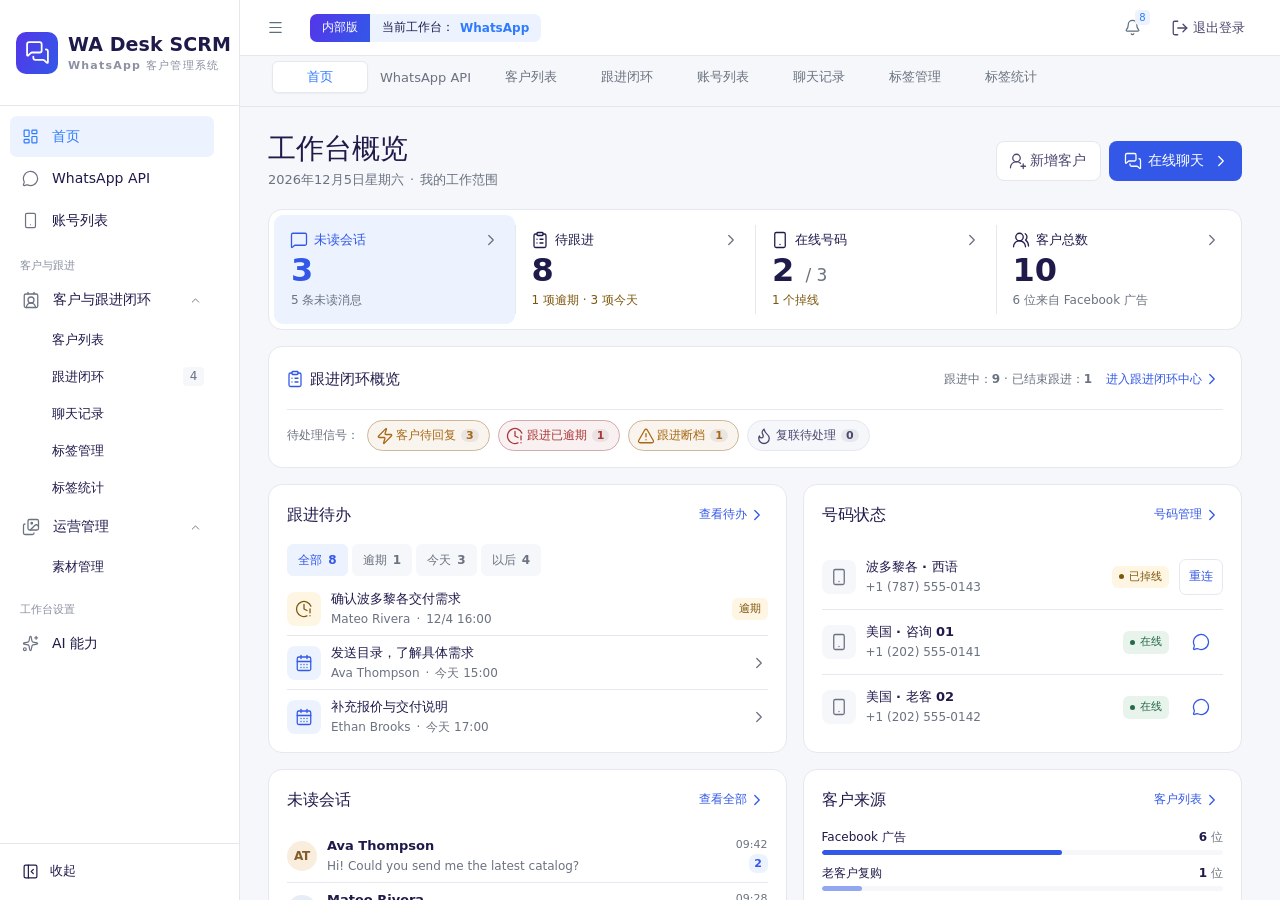
==== commit 31aa12f1: "feat(scrm): remove the reviewer tools First removal on the way from prototype to product, by the own" ====
--- a/outputs/whatsapp-replica-ui-fidelity.html
+++ b/outputs/whatsapp-replica-ui-fidelity.html
@@ -2130,6 +2130,8 @@
 .fid-ai .fid-heading { margin-bottom:var(--fid-px-12); }
 .fid-ai h2 { margin:var(--fid-px-18) 0 var(--fid-px-8); font-size:var(--fid-px-15); font-weight:700; line-height:var(--fid-px-22); }
 .fid-ai-provider { display:flex; flex-wrap:wrap; align-items:center; gap:var(--fid-px-6) var(--fid-px-12); padding:var(--fid-px-10) var(--fid-px-12); border:var(--fid-px-1) solid var(--fid-frame); border-radius:var(--fid-px-8); background:var(--color-surface-alt); font-size:var(--fid-px-13); line-height:var(--fid-px-20); }
+.fid-ai-provider + .fid-ai-provider { margin-top:var(--fid-px-8); }
+.fid-ai-provider .fid-select { width:var(--fid-px-180); }
 .fid-ai-capabilities,.fid-ai-usage { min-width:var(--fid-px-640); }
 .fid-ai-capabilities col:nth-child(1) { width:22%; }
 .fid-ai-capabilities col:nth-child(3) { width:var(--fid-px-112); }
@@ -4132,7 +4134,7 @@
     <div class="main-shell">
       <header class="topbar">
         <div class="header-left"><button class="icon-button" type="button" data-action="toggleSidebar" aria-label="切换导航"><span data-icon="Menu"></span></button><span class="fid-edition"><b>内部版</b><span>当前工作台： <strong>WhatsApp</strong></span></span></div>
-        <div class="top-actions"><button class="icon-button fid-notify" data-action="fidTasks" aria-label="跟进待办"><span data-icon="Bell"></span><span id="header-tasks" class="header-count"></span></button><button class="icon-button fid-header-review" data-action="review" aria-label="评审原型"><span data-icon="MessageSquareText"></span></button><button class="fid-btn fid-sign-out" data-action="subsiteLogout" type="button"><span data-icon="LogOut"></span>退出登录</button></div>
+        <div class="top-actions"><button class="icon-button fid-notify" data-action="fidTasks" aria-label="跟进待办"><span data-icon="Bell"></span><span id="header-tasks" class="header-count"></span></button><button class="fid-btn fid-sign-out" data-action="subsiteLogout" type="button"><span data-icon="LogOut"></span>退出登录</button></div>
       </header>
       <nav class="workspace-tabs" id="workspace-tabs" aria-label="已打开的页面"></nav>
       <main id="view" tabindex="-1"></main>
@@ -4145,31 +4147,9 @@
       <button class="fid-btn gradient" data-action="subsiteEnterDemo" type="button">进入演示工作台<span data-icon="ChevronRight"></span></button>
     </div>
   </main>
-  <button class="fid-float-review" data-action="review" aria-label="打开原型评审"><span data-icon="MessageSquare"></span><span>原型评审</span><i id="review-count" hidden></i><span data-icon="ChevronRight"></span></button>
   <div id="toast" role="status" aria-live="polite"></div>
   <dialog id="dialog" aria-label="编辑信息"><div id="dialog-content"></div></dialog>
-  <dialog id="element-review-dialog" aria-labelledby="element-review-title">
-    <form id="element-review-entry" novalidate>
-      <div class="modal-head">
-        <h2 id="element-review-title">界面备注</h2>
-        <button class="icon-button" type="button" data-element-review-dismiss aria-label="关闭界面备注"><span data-icon="X"></span></button>
-      </div>
-      <div class="modal-body">
-        <p id="element-review-context"></p>
-        <label class="field" for="element-review-note">希望怎么改</label>
-        <textarea id="element-review-note" name="review-note" rows="5" placeholder="写下你希望如何调整这个控件…" required></textarea>
-        <p id="element-review-error" role="alert" hidden></p>
-      </div>
-      <div class="modal-footer">
-        <small id="element-review-destination"></small>
-        <button type="button" class="button" data-element-review-download hidden>下载 .md</button>
-        <button type="button" class="button" data-element-review-dismiss>取消</button>
-        <button type="submit" class="button primary">提交备注</button>
-      </div>
-    </form>
-  </dialog>
-  <script>window.WA_ICONS={"MessagesSquare":[["path",{"d":"M16 10a2 2 0 0 1-2 2H6.828a2 2 0 0 0-1.414.586l-2.202 2.202A.71.71 0 0 1 2 14.286V4a2 2 0 0 1 2-2h10a2 2 0 0 1 2 2z"}],["path",{"d":"M20 9a2 2 0 0 1 2 2v10.286a.71.71 0 0 1-1.212.502l-2.202-2.202A2 2 0 0 0 17.172 19H10a2 2 0 0 1-2-2v-1"}]],"PanelLeftClose":[["rect",{"width":"18","height":"18","x":"3","y":"3","rx":"2"}],["path",{"d":"M9 3v18"}],["path",{"d":"m16 15-3-3 3-3"}]],"Menu":[["path",{"d":"M4 5h16"}],["path",{"d":"M4 12h16"}],["path",{"d":"M4 19h16"}]],"Bell":[["path",{"d":"M10.268 21a2 2 0 0 0 3.464 0"}],["path",{"d":"M3.262 15.326A1 1 0 0 0 4 17h16a1 1 0 0 0 .74-1.673C19.41 13.956 18 12.499 18 8A6 6 0 0 0 6 8c0 4.499-1.411 5.956-2.738 7.326"}]],"MessageSquareText":[["path",{"d":"M22 17a2 2 0 0 1-2 2H6.828a2 2 0 0 0-1.414.586l-2.202 2.202A.71.71 0 0 1 2 21.286V5a2 2 0 0 1 2-2h16a2 2 0 0 1 2 2z"}],["path",{"d":"M7 11h10"}],["path",{"d":"M7 15h6"}],["path",{"d":"M7 7h8"}]],"LogOut":[["path",{"d":"m16 17 5-5-5-5"}],["path",{"d":"M21 12H9"}],["path",{"d":"M9 21H5a2 2 0 0 1-2-2V5a2 2 0 0 1 2-2h4"}]],"ChevronRight":[["path",{"d":"m9 18 6-6-6-6"}]],"MessageSquare":[["path",{"d":"M22 17a2 2 0 0 1-2 2H6.828a2 2 0 0 0-1.414.586l-2.202 2.202A.71.71 0 0 1 2 21.286V5a2 2 0 0 1 2-2h16a2 2 0 0 1 2 2z"}]],"X":[["path",{"d":"M18 6 6 18"}],["path",{"d":"m6 6 12 12"}]],"PanelLeftOpen":[["rect",{"width":"18","height":"18","x":"3","y":"3","rx":"2"}],["path",{"d":"M9 3v18"}],["path",{"d":"m14 9 3 3-3 3"}]],"Inbox":[["polyline",{"points":"22 12 16 12 14 15 10 15 8 12 2 12"}],["path",{"d":"M5.45 5.11 2 12v6a2 2 0 0 0 2 2h16a2 2 0 0 0 2-2v-6l-3.45-6.89A2 2 0 0 0 16.76 4H7.24a2 2 0 0 0-1.79 1.11z"}]],"Star":[["path",{"d":"M11.525 2.295a.53.53 0 0 1 .95 0l2.31 4.679a2.123 2.123 0 0 0 1.595 1.16l5.166.756a.53.53 0 0 1 .294.904l-3.736 3.638a2.123 2.123 0 0 0-.611 1.878l.882 5.14a.53.53 0 0 1-.771.56l-4.618-2.428a2.122 2.122 0 0 0-1.973 0L6.396 21.01a.53.53 0 0 1-.77-.56l.881-5.139a2.122 2.122 0 0 0-.611-1.879L2.16 9.795a.53.53 0 0 1 .294-.906l5.165-.755a2.122 2.122 0 0 0 1.597-1.16z"}]],"PanelsTopLeft":[["rect",{"width":"18","height":"18","x":"3","y":"3","rx":"2"}],["path",{"d":"M3 9h18"}],["path",{"d":"M9 21V9"}]],"SquarePen":[["path",{"d":"M12 3H5a2 2 0 0 0-2 2v14a2 2 0 0 0 2 2h14a2 2 0 0 0 2-2v-7"}],["path",{"d":"M18.375 2.625a1 1 0 0 1 3 3l-9.013 9.014a2 2 0 0 1-.853.505l-2.873.84a.5.5 0 0 1-.62-.62l.84-2.873a2 2 0 0 1 .506-.852z"}]],"MessageCircle":[["path",{"d":"M2.992 16.342a2 2 0 0 1 .094 1.167l-1.065 3.29a1 1 0 0 0 1.236 1.168l3.413-.998a2 2 0 0 1 1.099.092 10 10 0 1 0-4.777-4.719"}]],"ChevronDown":[["path",{"d":"m6 9 6 6 6-6"}]],"Search":[["path",{"d":"m21 21-4.34-4.34"}],["circle",{"cx":"11","cy":"11","r":"8"}]],"ShieldCheck":[["path",{"d":"M20 13c0 5-3.5 7.5-7.66 8.95a1 1 0 0 1-.67-.01C7.5 20.5 4 18 4 13V6a1 1 0 0 1 1-1c2 0 4.5-1.2 6.24-2.72a1.17 1.17 0 0 1 1.52 0C14.51 3.81 17 5 19 5a1 1 0 0 1 1 1z"}],["path",{"d":"m9 12 2 2 4-4"}]],"ArrowLeft":[["path",{"d":"m12 19-7-7 7-7"}],["path",{"d":"M19 12H5"}]],"CalendarPlus":[["path",{"d":"M16 19h6"}],["path",{"d":"M16 2v4"}],["path",{"d":"M19 16v6"}],["path",{"d":"M21 12.598V6a2 2 0 0 0-2-2H5a2 2 0 0 0-2 2v14a2 2 0 0 0 2 2h8.5"}],["path",{"d":"M3 10h18"}],["path",{"d":"M8 2v4"}]],"ContactRound":[["path",{"d":"M16 2v2"}],["path",{"d":"M17.915 22a6 6 0 0 0-12 0"}],["path",{"d":"M8 2v2"}],["circle",{"cx":"12","cy":"12","r":"4"}],["rect",{"x":"3","y":"4","width":"18","height":"18","rx":"2"}]],"EllipsisVertical":[["circle",{"cx":"12","cy":"12","r":"1"}],["circle",{"cx":"12","cy":"5","r":"1"}],["circle",{"cx":"12","cy":"19","r":"1"}]],"Target":[["circle",{"cx":"12","cy":"12","r":"10"}],["circle",{"cx":"12","cy":"12","r":"6"}],["circle",{"cx":"12","cy":"12","r":"2"}]],"Link":[["path",{"d":"M10 13a5 5 0 0 0 7.54.54l3-3a5 5 0 0 0-7.07-7.07l-1.72 1.71"}],["path",{"d":"M14 11a5 5 0 0 0-7.54-.54l-3 3a5 5 0 0 0 7.07 7.07l1.71-1.71"}]],"WifiOff":[["path",{"d":"M12 20h.01"}],["path",{"d":"M8.5 16.429a5 5 0 0 1 7 0"}],["path",{"d":"M5 12.859a10 10 0 0 1 5.17-2.69"}],["path",{"d":"M19 12.859a10 10 0 0 0-2.007-1.523"}],["path",{"d":"M2 8.82a15 15 0 0 1 4.177-2.643"}],["path",{"d":"M22 8.82a15 15 0 0 0-11.288-3.764"}],["path",{"d":"m2 2 20 20"}]],"File":[["path",{"d":"M6 22a2 2 0 0 1-2-2V4a2 2 0 0 1 2-2h8a2.4 2.4 0 0 1 1.704.706l3.588 3.588A2.4 2.4 0 0 1 20 8v12a2 2 0 0 1-2 2z"}],["path",{"d":"M14 2v5a1 1 0 0 0 1 1h5"}]],"Languages":[["path",{"d":"m5 8 6 6"}],["path",{"d":"m4 14 6-6 2-3"}],["path",{"d":"M2 5h12"}],["path",{"d":"M7 2h1"}],["path",{"d":"m22 22-5-10-5 10"}],["path",{"d":"M14 18h6"}]],"Check":[["path",{"d":"M20 6 9 17l-5-5"}]],"CheckCheck":[["path",{"d":"M18 6 7 17l-5-5"}],["path",{"d":"m22 10-7.5 7.5L13 16"}]],"Paperclip":[["path",{"d":"m16 6-8.414 8.586a2 2 0 0 0 2.829 2.829l8.414-8.586a4 4 0 1 0-5.657-5.657l-8.379 8.551a6 6 0 1 0 8.485 8.485l8.379-8.551"}]],"Send":[["path",{"d":"M14.536 21.686a.5.5 0 0 0 .937-.024l6.5-19a.496.496 0 0 0-.635-.635l-19 6.5a.5.5 0 0 0-.024.937l7.93 3.18a2 2 0 0 1 1.112 1.11z"}],["path",{"d":"m21.854 2.147-10.94 10.939"}]],"Keyboard":[["path",{"d":"M10 8h.01"}],["path",{"d":"M12 12h.01"}],["path",{"d":"M14 8h.01"}],["path",{"d":"M16 12h.01"}],["path",{"d":"M18 8h.01"}],["path",{"d":"M6 8h.01"}],["path",{"d":"M7 16h10"}],["path",{"d":"M8 12h.01"}],["rect",{"width":"20","height":"16","x":"2","y":"4","rx":"2"}]],"Plus":[["path",{"d":"M5 12h14"}],["path",{"d":"M12 5v14"}]],"Copy":[["rect",{"width":"14","height":"14","x":"8","y":"8","rx":"2","ry":"2"}],["path",{"d":"M4 16c-1.1 0-2-.9-2-2V4c0-1.1.9-2 2-2h10c1.1 0 2 .9 2 2"}]],"Clock3":[["circle",{"cx":"12","cy":"12","r":"10"}],["path",{"d":"M12 6v6h4"}]],"CircleCheck":[["circle",{"cx":"12","cy":"12","r":"10"}],["path",{"d":"m9 12 2 2 4-4"}]],"RotateCcw":[["path",{"d":"M3 12a9 9 0 1 0 9-9 9.75 9.75 0 0 0-6.74 2.74L3 8"}],["path",{"d":"M3 3v5h5"}]],"RefreshCw":[["path",{"d":"M3 12a9 9 0 0 1 9-9 9.75 9.75 0 0 1 6.74 2.74L21 8"}],["path",{"d":"M21 3v5h-5"}],["path",{"d":"M21 12a9 9 0 0 1-9 9 9.75 9.75 0 0 1-6.74-2.74L3 16"}],["path",{"d":"M8 16H3v5"}]],"Pencil":[["path",{"d":"M21.174 6.812a1 1 0 0 0-3.986-3.987L3.842 16.174a2 2 0 0 0-.5.83l-1.321 4.352a.5.5 0 0 0 .623.622l4.353-1.32a2 2 0 0 0 .83-.497z"}],["path",{"d":"m15 5 4 4"}]],"Info":[["circle",{"cx":"12","cy":"12","r":"10"}],["path",{"d":"M12 16v-4"}],["path",{"d":"M12 8h.01"}]],"Tags":[["path",{"d":"M13.172 2a2 2 0 0 1 1.414.586l6.71 6.71a2.4 2.4 0 0 1 0 3.408l-4.592 4.592a2.4 2.4 0 0 1-3.408 0l-6.71-6.71A2 2 0 0 1 6 9.172V3a1 1 0 0 1 1-1z"}],["path",{"d":"M2 7v6.172a2 2 0 0 0 .586 1.414l6.71 6.71a2.4 2.4 0 0 0 3.191.193"}],["circle",{"cx":"10.5","cy":"6.5","r":".5","fill":"currentColor"}]],"ArrowRightLeft":[["path",{"d":"m16 3 4 4-4 4"}],["path",{"d":"M20 7H4"}],["path",{"d":"m8 21-4-4 4-4"}],["path",{"d":"M4 17h16"}]],"UserRoundPlus":[["path",{"d":"M2 21a8 8 0 0 1 13.292-6"}],["circle",{"cx":"10","cy":"8","r":"5"}],["path",{"d":"M19 16v6"}],["path",{"d":"M22 19h-6"}]],"ClipboardList":[["rect",{"width":"8","height":"4","x":"8","y":"2","rx":"1","ry":"1"}],["path",{"d":"M16 4h2a2 2 0 0 1 2 2v14a2 2 0 0 1-2 2H6a2 2 0 0 1-2-2V6a2 2 0 0 1 2-2h2"}],["path",{"d":"M12 11h4"}],["path",{"d":"M12 16h4"}],["path",{"d":"M8 11h.01"}],["path",{"d":"M8 16h.01"}]],"UserRound":[["circle",{"cx":"12","cy":"8","r":"5"}],["path",{"d":"M20 21a8 8 0 0 0-16 0"}]],"Download":[["path",{"d":"M12 15V3"}],["path",{"d":"M21 15v4a2 2 0 0 1-2 2H5a2 2 0 0 1-2-2v-4"}],["path",{"d":"m7 10 5 5 5-5"}]],"LockKeyhole":[["circle",{"cx":"12","cy":"16","r":"1"}],["rect",{"x":"3","y":"10","width":"18","height":"12","rx":"2"}],["path",{"d":"M7 10V7a5 5 0 0 1 10 0v3"}]],"Settings2":[["path",{"d":"M14 17H5"}],["path",{"d":"M19 7h-9"}],["circle",{"cx":"17","cy":"17","r":"3"}],["circle",{"cx":"7","cy":"7","r":"3"}]],"UsersRound":[["path",{"d":"M18 21a8 8 0 0 0-16 0"}],["circle",{"cx":"10","cy":"8","r":"5"}],["path",{"d":"M22 20c0-3.37-2-6.5-4-8a5 5 0 0 0-.45-8.3"}]],"SlidersHorizontal":[["path",{"d":"M10 5H3"}],["path",{"d":"M12 19H3"}],["path",{"d":"M14 3v4"}],["path",{"d":"M16 17v4"}],["path",{"d":"M21 12h-9"}],["path",{"d":"M21 19h-5"}],["path",{"d":"M21 5h-7"}],["path",{"d":"M8 10v4"}],["path",{"d":"M8 12H3"}]],"FileText":[["path",{"d":"M6 22a2 2 0 0 1-2-2V4a2 2 0 0 1 2-2h8a2.4 2.4 0 0 1 1.704.706l3.588 3.588A2.4 2.4 0 0 1 20 8v12a2 2 0 0 1-2 2z"}],["path",{"d":"M14 2v5a1 1 0 0 0 1 1h5"}],["path",{"d":"M10 9H8"}],["path",{"d":"M16 13H8"}],["path",{"d":"M16 17H8"}]],"ChevronUp":[["path",{"d":"m18 15-6-6-6 6"}]],"NotebookPen":[["path",{"d":"M13.4 2H6a2 2 0 0 0-2 2v16a2 2 0 0 0 2 2h12a2 2 0 0 0 2-2v-7.4"}],["path",{"d":"M2 6h4"}],["path",{"d":"M2 10h4"}],["path",{"d":"M2 14h4"}],["path",{"d":"M2 18h4"}],["path",{"d":"M21.378 5.626a1 1 0 1 0-3.004-3.004l-5.01 5.012a2 2 0 0 0-.506.854l-.837 2.87a.5.5 0 0 0 .62.62l2.87-.837a2 2 0 0 0 .854-.506z"}]],"ChevronLeft":[["path",{"d":"m15 18-6-6 6-6"}]],"LayoutDashboard":[["rect",{"width":"7","height":"9","x":"3","y":"3","rx":"1"}],["rect",{"width":"7","height":"5","x":"14","y":"3","rx":"1"}],["rect",{"width":"7","height":"9","x":"14","y":"12","rx":"1"}],["rect",{"width":"7","height":"5","x":"3","y":"16","rx":"1"}]],"Smartphone":[["rect",{"width":"14","height":"20","x":"5","y":"2","rx":"2","ry":"2"}],["path",{"d":"M12 18h.01"}]],"ChartColumn":[["path",{"d":"M3 3v16a2 2 0 0 0 2 2h16"}],["path",{"d":"M18 17V9"}],["path",{"d":"M13 17V5"}],["path",{"d":"M8 17v-3"}]],"Images":[["path",{"d":"m22 11-1.296-1.296a2.4 2.4 0 0 0-3.408 0L11 16"}],["path",{"d":"M4 8a2 2 0 0 0-2 2v10a2 2 0 0 0 2 2h10a2 2 0 0 0 2-2"}],["circle",{"cx":"13","cy":"7","r":"1","fill":"currentColor"}],["rect",{"x":"8","y":"2","width":"14","height":"14","rx":"2"}]],"Network":[["rect",{"x":"16","y":"16","width":"6","height":"6","rx":"1"}],["rect",{"x":"2","y":"16","width":"6","height":"6","rx":"1"}],["rect",{"x":"9","y":"2","width":"6","height":"6","rx":"1"}],["path",{"d":"M5 16v-3a1 1 0 0 1 1-1h12a1 1 0 0 1 1 1v3"}],["path",{"d":"M12 12V8"}]],"Trash2":[["path",{"d":"M10 11v6"}],["path",{"d":"M14 11v6"}],["path",{"d":"M19 6v14a2 2 0 0 1-2 2H7a2 2 0 0 1-2-2V6"}],["path",{"d":"M3 6h18"}],["path",{"d":"M8 6V4a2 2 0 0 1 2-2h4a2 2 0 0 1 2 2v2"}]],"RotateCw":[["path",{"d":"M21 12a9 9 0 1 1-9-9c2.52 0 4.93 1 6.74 2.74L21 8"}],["path",{"d":"M21 3v5h-5"}]],"Tag":[["path",{"d":"M12.586 2.586A2 2 0 0 0 11.172 2H4a2 2 0 0 0-2 2v7.172a2 2 0 0 0 .586 1.414l8.704 8.704a2.426 2.426 0 0 0 3.42 0l6.58-6.58a2.426 2.426 0 0 0 0-3.42z"}],["circle",{"cx":"7.5","cy":"7.5","r":".5","fill":"currentColor"}]],"Eraser":[["path",{"d":"M21 21H8a2 2 0 0 1-1.42-.587l-3.994-3.999a2 2 0 0 1 0-2.828l10-10a2 2 0 0 1 2.829 0l5.999 6a2 2 0 0 1 0 2.828L12.834 21"}],["path",{"d":"m5.082 11.09 8.828 8.828"}]],"FileDown":[["path",{"d":"M6 22a2 2 0 0 1-2-2V4a2 2 0 0 1 2-2h8a2.4 2.4 0 0 1 1.704.706l3.588 3.588A2.4 2.4 0 0 1 20 8v12a2 2 0 0 1-2 2z"}],["path",{"d":"M14 2v5a1 1 0 0 0 1 1h5"}],["path",{"d":"M12 18v-6"}],["path",{"d":"m9 15 3 3 3-3"}]],"Bot":[["path",{"d":"M12 8V4H8"}],["rect",{"width":"16","height":"12","x":"4","y":"8","rx":"2"}],["path",{"d":"M2 14h2"}],["path",{"d":"M20 14h2"}],["path",{"d":"M15 13v2"}],["path",{"d":"M9 13v2"}]],"ListOrdered":[["path",{"d":"M11 5h10"}],["path",{"d":"M11 12h10"}],["path",{"d":"M11 19h10"}],["path",{"d":"M4 4h1v5"}],["path",{"d":"M4 9h2"}],["path",{"d":"M6.5 20H3.4c0-1 2.6-1.925 2.6-3.5a1.5 1.5 0 0 0-2.6-1.02"}]],"StickyNote":[["path",{"d":"M21 9a2.4 2.4 0 0 0-.706-1.706l-3.588-3.588A2.4 2.4 0 0 0 15 3H5a2 2 0 0 0-2 2v14a2 2 0 0 0 2 2h14a2 2 0 0 0 2-2z"}],["path",{"d":"M15 3v5a1 1 0 0 0 1 1h5"}]],"QrCode":[["rect",{"width":"5","height":"5","x":"3","y":"3","rx":"1"}],["rect",{"width":"5","height":"5","x":"16","y":"3","rx":"1"}],["rect",{"width":"5","height":"5","x":"3","y":"16","rx":"1"}],["path",{"d":"M21 16h-3a2 2 0 0 0-2 2v3"}],["path",{"d":"M21 21v.01"}],["path",{"d":"M12 7v3a2 2 0 0 1-2 2H7"}],["path",{"d":"M3 12h.01"}],["path",{"d":"M12 3h.01"}],["path",{"d":"M12 16v.01"}],["path",{"d":"M16 12h1"}],["path",{"d":"M21 12v.01"}],["path",{"d":"M12 21v-1"}]],"LoaderCircle":[["path",{"d":"M21 12a9 9 0 1 1-6.219-8.56"}]],"ScanQrCode":[["path",{"d":"M17 12v4a1 1 0 0 1-1 1h-4"}],["path",{"d":"M17 3h2a2 2 0 0 1 2 2v2"}],["path",{"d":"M17 8V7"}],["path",{"d":"M21 17v2a2 2 0 0 1-2 2h-2"}],["path",{"d":"M3 7V5a2 2 0 0 1 2-2h2"}],["path",{"d":"M7 17h.01"}],["path",{"d":"M7 21H5a2 2 0 0 1-2-2v-2"}],["rect",{"x":"7","y":"7","width":"5","height":"5","rx":"1"}]],"ArrowRight":[["path",{"d":"M5 12h14"}],["path",{"d":"m12 5 7 7-7 7"}]],"ClockAlert":[["path",{"d":"M12 6v6l4 2"}],["path",{"d":"M20 12v5"}],["path",{"d":"M20 21h.01"}],["path",{"d":"M21.25 8.2A10 10 0 1 0 16 21.16"}]],"CalendarDays":[["path",{"d":"M8 2v4"}],["path",{"d":"M16 2v4"}],["rect",{"width":"18","height":"18","x":"3","y":"4","rx":"2"}],["path",{"d":"M3 10h18"}],["path",{"d":"M8 14h.01"}],["path",{"d":"M12 14h.01"}],["path",{"d":"M16 14h.01"}],["path",{"d":"M8 18h.01"}],["path",{"d":"M12 18h.01"}],["path",{"d":"M16 18h.01"}]],"CalendarCheck":[["path",{"d":"M8 2v4"}],["path",{"d":"M16 2v4"}],["rect",{"width":"18","height":"18","x":"3","y":"4","rx":"2"}],["path",{"d":"M3 10h18"}],["path",{"d":"m9 16 2 2 4-4"}]],"MessageSquareCheck":[["path",{"d":"M22 17a2 2 0 0 1-2 2H6.828a2 2 0 0 0-1.414.586l-2.202 2.202A.7.7 0 0 1 2 21.286V5a2 2 0 0 1 2-2h16a2 2 0 0 1 2 2z"}],["path",{"d":"m9 11 2 2 4-4"}]],"BadgeCheck":[["path",{"d":"M3.85 8.62a4 4 0 0 1 4.78-4.77 4 4 0 0 1 6.74 0 4 4 0 0 1 4.78 4.78 4 4 0 0 1 0 6.74 4 4 0 0 1-4.77 4.78 4 4 0 0 1-6.75 0 4 4 0 0 1-4.78-4.77 4 4 0 0 1 0-6.76Z"}],["path",{"d":"m9 12 2 2 4-4"}]],"Flame":[["path",{"d":"M12 3q1 4 4 6.5t3 5.5a1 1 0 0 1-14 0 5 5 0 0 1 1-3 1 1 0 0 0 5 0c0-2-1.5-3-1.5-5q0-2 2.5-4"}]],"Zap":[["path",{"d":"M4 14a1 1 0 0 1-.78-1.63l9.9-10.2a.5.5 0 0 1 .86.46l-1.92 6.02A1 1 0 0 0 13 10h7a1 1 0 0 1 .78 1.63l-9.9 10.2a.5.5 0 0 1-.86-.46l1.92-6.02A1 1 0 0 0 11 14z"}]],"TriangleAlert":[["path",{"d":"m21.73 18-8-14a2 2 0 0 0-3.48 0l-8 14A2 2 0 0 0 4 21h16a2 2 0 0 0 1.73-3"}],["path",{"d":"M12 9v4"}],["path",{"d":"M12 17h.01"}]],"Archive":[["rect",{"width":"20","height":"5","x":"2","y":"3","rx":"1"}],["path",{"d":"M4 8v11a2 2 0 0 0 2 2h12a2 2 0 0 0 2-2V8"}],["path",{"d":"M10 12h4"}]],"Sparkles":[["path",{"d":"M11.017 2.814a1 1 0 0 1 1.966 0l1.051 5.558a2 2 0 0 0 1.594 1.594l5.558 1.051a1 1 0 0 1 0 1.966l-5.558 1.051a2 2 0 0 0-1.594 1.594l-1.051 5.558a1 1 0 0 1-1.966 0l-1.051-5.558a2 2 0 0 0-1.594-1.594l-5.558-1.051a1 1 0 0 1 0-1.966l5.558-1.051a2 2 0 0 0 1.594-1.594z"}],["path",{"d":"M20 2v4"}],["path",{"d":"M22 4h-4"}],["circle",{"cx":"4","cy":"20","r":"2"}]],"CalendarClock":[["path",{"d":"M16 14v2.2l1.6 1"}],["path",{"d":"M16 2v4"}],["path",{"d":"M21 7.5V6a2 2 0 0 0-2-2H5a2 2 0 0 0-2 2v14a2 2 0 0 0 2 2h3.5"}],["path",{"d":"M3 10h5"}],["path",{"d":"M8 2v4"}],["circle",{"cx":"16","cy":"16","r":"6"}]],"CheckCircle2":[["circle",{"cx":"12","cy":"12","r":"10"}],["path",{"d":"m9 12 2 2 4-4"}]],"Compass":[["circle",{"cx":"12","cy":"12","r":"10"}],["path",{"d":"m16.24 7.76-1.804 5.411a2 2 0 0 1-1.265 1.265L7.76 16.24l1.804-5.411a2 2 0 0 1 1.265-1.265z"}]],"Layers":[["path",{"d":"M12.83 2.18a2 2 0 0 0-1.66 0L2.6 6.08a1 1 0 0 0 0 1.83l8.58 3.91a2 2 0 0 0 1.66 0l8.58-3.9a1 1 0 0 0 0-1.83z"}],["path",{"d":"M2 12a1 1 0 0 0 .58.91l8.6 3.91a2 2 0 0 0 1.65 0l8.58-3.9A1 1 0 0 0 22 12"}],["path",{"d":"M2 17a1 1 0 0 0 .58.91l8.6 3.91a2 2 0 0 0 1.65 0l8.58-3.9A1 1 0 0 0 22 17"}]],"History":[["path",{"d":"M3 12a9 9 0 1 0 9-9 9.75 9.75 0 0 0-6.74 2.74L3 8"}],["path",{"d":"M3 3v5h5"}],["path",{"d":"M12 7v5l4 2"}]],"MessageSquareReply":[["path",{"d":"M22 17a2 2 0 0 1-2 2H6.828a2 2 0 0 0-1.414.586l-2.202 2.202A.71.71 0 0 1 2 21.286V5a2 2 0 0 1 2-2h16a2 2 0 0 1 2 2z"}],["path",{"d":"m10 8-3 3 3 3"}],["path",{"d":"M17 14v-1a2 2 0 0 0-2-2H7"}]],"Filter":[["path",{"d":"M10 20a1 1 0 0 0 .553.895l2 1A1 1 0 0 0 14 21v-7a2 2 0 0 1 .517-1.341L21.74 4.67A1 1 0 0 0 21 3H3a1 1 0 0 0-.742 1.67l7.225 7.989A2 2 0 0 1 10 14z"}]]};
-</script><script>window.WA_REQUIREMENTS={"schemaVersion":2,"project":"WhatsApp 内部客户工作台","version":"0.8-scrm-engagement","updatedOn":"2026-11-20","phase":"interactive-prototype-review","language":"zh-CN","sourceInventory":"../chm123-complete-modules.json","sourceInventoryPreserved":true,"approvalGate":"用户敲定布局、功能和关键规则后，再安排技术方案与正式开发。","confirmedRequirements":[{"id":"R001","text":"聚焦 WhatsApp 聚合与客户管理。","origin":"user-current"},{"id":"R002","text":"多名聊手方便地管理各自负责的 WhatsApp 账号、标签与客户体系。","origin":"user-current"},{"id":"R003","text":"内部自用，不商业化。","origin":"user-current"},{"id":"R004","text":"先用原型确认布局与功能，再安排正式执行。","origin":"user-previous"},{"id":"R005","text":"人数、账号数量及未来扩展不写死。演示记录数量不代表系统容量。","origin":"user-previous"},{"id":"R006","text":"原始模块清单中的保留、删除、魔改由用户决定；未表态模块继续待定。","origin":"user-previous"}],"knownBusinessContext":{"acquisition":"Facebook 广告转 WhatsApp 私域","initialRegions":["美国","波多黎各"],"productFields":"客户模型使用通用字段，不要求填写具体产品，也不预设SKU。","previouslyMentionedNeeds":["防漏跟进","重复客户处理","翻译","员工管理","订单对接","广告归因"],"priorityBoundary":"以上既有需求不等于全部已批准本轮实施。订单、真实归因回传及其他接入待用户确认。"},"prototypeAssumptions":[{"id":"A001","text":"子站固定为已登录聊手的工作范围。顶栏提供退出登录。原型使用固定的演示身份与本地退出流程。","decision":"已确认"},{"id":"A002","text":"聊手默认只看到自己的客户和获分配账号；主管查看团队并可转交客户。","decision":"待确认"},{"id":"A003","text":"客户与 WhatsApp 账号分开建模；同一客户可有多个账号接触记录。","decision":"待确认"},{"id":"A004","text":"公共标签由主管维护、聊手可使用；个人标签由各聊手维护。","decision":"待确认"},{"id":"A005","text":"桌面在原工作台框架上补齐跟进闭环中心、客户档案与待处理信号。窄屏保留自适应切换。","decision":"待确认"},{"id":"A006","text":"语言、来源、备注和跟进时间先提供通用预设，后续可修改。客户不设固定阶段，以自定义标签分类。","decision":"待确认"}],"connectionDecision":{"status":"已确认","options":["OpenWA 桥接"],"prototypeBoundary":"本轮仅评审工作流，不接入账号、不生成可登录二维码、不获取令牌、不调用消息或广告接口。","selected":"OpenWA 桥接","provider":"rmyndharis/OpenWA"},"modelOutline":{"entities":["Member","Team","Role","WhatsAppAccount","Customer","AccountContact","Conversation","Message","TagGroup","Tag","Followup","QuickReply","ReviewNote","ChatArchive","AiUsage","Order"],"relationships":["Member 与 WhatsAppAccount 的分配关系独立于登录凭据。","Customer 对应多个 AccountContact；跨账号去重与归属规则需确认。","Tag 支持公共与个人作用域；分配给客户不改变标签定义所有权。","Followup 关联客户、负责人与会话账号。","主管转交客户后的历史访问、私有标签和账号归属行为待进一步确认。","每个标签包含一个名称并归属一个自建分组。客户可同时使用同组或不同组的多个标签。","客户跟进状态只有「跟进中」与「已结束跟进」两种。跟进中的客户必须有下一条待办，否则提示跟进断档；结束跟进需填写原因并结清待办，客户再次来信时提示复联，可重新跟进并保留全部历史。","标签完全自定义，用于筛选跟进队列，并可在完成或结束跟进时同步更新。","客户另有两项手动设置的分类：客户等级（S / A / B / C / D，S 最高，默认未评级）与客户状态（已成交 / 弃单 / 自然线索，默认未标记）。两者可在聊天界面或客户档案中随时调整，系统不自动评级或改状态。","聊天记录是归档：从 WhatsApp 会话移入的快照（ChatArchive）保存移入时的全部消息、移入人、时间与原因，用于绩效复盘与审核；不设评分，也不做结论分类。快照与实时会话相互独立，移入不改变实时会话。","所有 AI 调用经由统一接入点：按能力登记，可逐项启停；每次调用留存一条用量记录（AiUsage：时间、能力、提供方、操作人、客户、输入与输出字符数、是否成功），并按能力累计。当前提供方为本地演示，不连接外部服务。","客户档案的订单追踪：订单（Order）归属一位客户，记录订单号、下单时间、当前物流状态与物流记录，由聊手手动登记，每次变更写入互动轨迹；未对接店铺、支付或物流系统。登记订单是独立的一步，新订单的物流状态为待发货；此后推进按钮只能沿「待发货 → 已发货 → 已签收」逐步前进，或在签收前转为「异常」，已签收与异常之后不再有推进。订单每到达一个物流状态就在物流记录中追加一条（状态与时间），第一条为待发货并取下单时间；界面按订单号分区展示这些记录，订单号旁显示下单时间。「撤销上一步」随时移除最新一条物流记录并回到上一个状态，已签收与异常同样可撤回；第一条记录不可撤回，删除订单才会移除。客户首次联系时间取客户建档时间。登记订单不改变客户状态、等级、标签或跟进状态。"],"capacity":"所有集合均动态管理，无代码层坐席数、账号数或标签总数上限。"},"modules":[{"id":"P-DASHBOARD","name":"首页经营概览","decision":"首轮原型","basis":"用户要求首页仪表盘","originalIds":["HOME"],"screens":["dashboard"],"features":["未读与跟进概况","跟进闭环信号直达","号码状态与重连","客户来源分布"],"notes":"汇总当前聊手名下未读、待办与跟进闭环信号。"},{"id":"P-LIFECYCLE","name":"客户全生命周期看板","decision":"本轮不展示","basis":"用户确认暂缓（2026-11-17）","originalIds":["CLUE","CUST"],"screens":[],"features":["按流程切换的闭环看板/明细双视图","防漏健康度雷达","智能阶段推进门禁","360°客户全生命档案","沉睡与流失复联重激活","客户跨流程转移"],"notes":"阶段、漏斗与交易台账暂缓；聚焦跟进闭环并以标签辅助。实现保留在 Git 历史（v0.7）。"},{"id":"P-PIPELINES","name":"生命周期流程配置","decision":"本轮不展示","basis":"用户确认暂缓（2026-11-17）","originalIds":[],"screens":[],"features":["多条流程并行","阶段增删改与排序","阶段类型与进入时采集","自动流转落点","流失原因按流程维护","删除阶段/流程时迁移客户"],"notes":"阶段、漏斗与交易台账暂缓；聚焦跟进闭环并以标签辅助。实现保留在 Git 历史（v0.7）。"},{"id":"P-DEALS","name":"成交履约与复购中心","decision":"本轮不展示","basis":"用户确认暂缓（2026-11-17）","originalIds":[],"screens":[],"features":["报价单创建与一键转单","订单发货与签收闭环","签收自动开启复购周期","沉睡老客与暂缓客户唤醒池"],"notes":"阶段、漏斗与交易台账暂缓；聚焦跟进闭环并以标签辅助。实现保留在 Git 历史（v0.7）。"},{"id":"P-INBOX","name":"聚合会话","decision":"首轮原型","basis":"核心工作流提案","originalIds":["D04","D05","WAAPI"],"screens":["inbox"],"features":["按账号切换会话","未读/待回复筛选","搜索会话","本地演示发送","客户侧栏","接收译文展示","快捷话术填入","会话卡片显示客户标签","协同条的跟进状态与下次跟进可跳转到跟进闭环并定位该客户"],"notes":""},{"id":"P-ACCOUNTS","name":"WhatsApp 账号","decision":"首轮原型","basis":"用户明确","originalIds":["ACC","D04","D15"],"screens":["accounts"],"features":["账号状态","备注","负责人","新增演示账号","模拟恢复连接","按账号进入会话"],"notes":"接入方式与代理环境另行敲定。"},{"id":"P-CUSTOMERS","name":"客户库与档案","decision":"首轮原型","basis":"用户明确","originalIds":["CUST","CUSTDETAIL","D11","D12"],"screens":["customers"],"features":["搜索与筛选","跟进状态","标签","来源","归属账号与聊手","客户备注","批量标签","重复客户提示","主管转交","客户等级（S/A/B/C/D）","客户状态（已成交/弃单/自然线索）","按等级与状态筛选","导出含等级与状态","订单追踪（首次联系时间、订单下单时间与物流状态，手动登记）"],"notes":"跨账号是否合并、跨聊手是否共享需确认。"},{"id":"P-TAGS","name":"标签体系","decision":"首轮原型","basis":"用户明确；作用域是提案","originalIds":["TAGS","TAGSTATS","D11"],"screens":["tags"],"features":["公共标签","个人标签","分组","新建/编辑","颜色","按标签定位客户"],"notes":"标签完全自定义，用于筛选跟进队列，并可在完成或结束跟进时同步更新。"},{"id":"P-FOLLOW","name":"跟进闭环","decision":"首轮原型","basis":"用户此前要求防漏跟进","originalIds":["FOLLOW","D11","D14"],"screens":["followups"],"features":["待办队列（逾期/今日/全部）","待处理信号（待回复/逾期/断档/复联）","完成跟进必须安排下一步或结束跟进","已结束跟进与重新跟进","按标签筛选","操作日志"],"notes":"每位客户要么有下一步跟进，要么已明确结束跟进。"},{"id":"P-TEAM","name":"团队与权限","decision":"本轮不展示","basis":"团队管理归主站","originalIds":["ORG","STAFF","ORGAUDIT"],"screens":[],"features":["团队成员","账号分配","客户转交","权限边界展示","新增演示成员"],"notes":"团队成员、账号分配和交接归主站管理。"},{"id":"P-ASSIST","name":"翻译与快捷回复","decision":"首轮原型","basis":"此前需求；本轮做辅助交互","originalIds":["D06","D08","ops-reply"],"screens":["inbox"],"features":["接收译文","示例话术","发送前语言提示"],"notes":"翻译仍为演示文案：经由 AI 接入点调用本地演示提供方，没有调用真实模型或翻译服务。聊天界面的翻译设置入口与弹窗已于 2026-11-20 移除；接收消息的译文始终显示，是否产生译文在「AI 能力」页启停。"},{"id":"P-WALLET","name":"钱包地址监控","decision":"待定","basis":"用户表示尚不理解，未批准删除或保留","originalIds":["control-wallet"],"screens":[],"features":["地址监控","可信钱包白名单","记录/拦截/通知策略"],"explanation":"用于识别聊天内容中的加密货币钱包地址，例如防止发出非公司收款地址；并非公司钱包余额、订单或收款账本。","sourceBoundary":"2026-11-08解析时，出海猫页面明确提示客户端检测正在开发，配置仅先保存。","notes":""},{"id":"P-GUARD","name":"敏感词与敏感行为","decision":"待定","basis":"待用户评审原清单","originalIds":["control-sensitive","control-behavior","D17"],"screens":[],"features":["敏感内容策略","删除/编辑行为审计"],"notes":"规则和告警范围未确认。"},{"id":"P-MATERIALS","name":"素材管理","decision":"保留","basis":"用户评审备注确认保留","originalIds":["ops-material"],"screens":["materials"],"features":["素材分组","素材维护","预览","导入导出"],"notes":"运营管理保留素材管理。"},{"id":"P-REPLY-MANAGEMENT","name":"快捷回复管理","decision":"本轮不展示","basis":"用户评审备注确认暂缓","originalIds":["ops-reply"],"screens":[],"features":["公共快捷回复模板维护"],"notes":"运营管理的快捷回复页面暂缓。"},{"id":"P-AUTO","name":"自动回复","decision":"本轮不展示","basis":"用户评审备注确认暂缓","originalIds":["ops-keyword","ops-welcome","D09"],"screens":[],"features":["关键词回复","欢迎语"],"notes":"关键词回复和欢迎语回复暂缓。"},{"id":"P-BROADCAST","name":"群发","decision":"本轮不展示","basis":"用户评审备注确认暂缓","originalIds":["ops-mass","D10"],"screens":[],"features":["群发任务"],"notes":"群发暂时不做。"},{"id":"P-ATTRIBUTION","name":"广告来源与归因","decision":"待定","basis":"Facebook转WhatsApp的既有业务背景","originalIds":["SHUNT","openchat-settings","pool-share"],"screens":["inbox","customers"],"features":["原型中展示示例来源","真实广告关联/回传流程待确认"],"notes":"示例广告名称不代表已连接Meta。"},{"id":"P-ORDERS","name":"订单与业务系统对接","decision":"待定","basis":"此前提及需要，具体工作流尚未敲定","originalIds":[],"screens":[],"features":[],"notes":"不预设ERP、支付方式或产品结构。"},{"id":"P-NETWORK","name":"代理、网络和会话环境","decision":"待定","basis":"取决于接入路线","originalIds":["PROXY","D15","D16"],"screens":[],"features":[],"notes":"接入路线确定后再明确需要哪些配置。"},{"id":"P-LEGACY","name":"工单、底库、分流与号池","decision":"待定","basis":"用户尚未完成清单取舍","originalIds":["CLUE","BASE","TICKETVIEW","WORKSHARE","SHUNT","pool-share"],"screens":[],"features":[],"notes":"与内部客户去重、路由分配分开确认。"},{"id":"P-COMMERCIAL","name":"SaaS商业化界面","decision":"本轮不展示","basis":"用户明确内部自用、不商业化","originalIds":["PLAN","RECHARGE","RECHARGELOG","WALLETLOG","CHARLOG","BUYLOG","PROMO"],"screens":[],"features":[],"notes":"套餐、充值、推广返利、字符售卖和端口授权不进入原型导航。真实运营成本与用量可以后续单独考虑。"},{"id":"P-CHAT-REVIEW","name":"聊天记录归档","decision":"首轮原型","basis":"用户要求把会话移入聊天记录用于绩效复盘与审核，不设评分（2026-11-17）","originalIds":[],"screens":["chat-records"],"features":["从 WhatsApp 会话移入快照","移入原因","快照内搜索与译文开关","移出聊天记录"],"notes":"快照与实时会话相互独立；不设评分，也不做结论分类。"},{"id":"P-AI","name":"AI 能力接入","decision":"首轮原型","basis":"用户要求为后续接入 AI 接口预留接入点（2026-11-17）","originalIds":[],"screens":["ai","inbox"],"features":["统一 AI 接入点","能力清单与逐项启停","逐次用量记录与按能力累计","接收消息翻译与发送前翻译经接入点调用","本地演示提供方"],"notes":"当前不连接外部服务；用量记录仅作计量留存，本轮不含商业化内容。"}],"review":{"items":[{"id":"LAYOUT","title":"工作台布局","question":"会话、聊天、客户档案的宽度与位置是否顺手？","status":"待评审","notes":""},{"id":"OWNERSHIP","title":"客户归属","question":"客户属于聊手、账号还是团队？重复进线和转交时如何处理？","status":"待评审","notes":""},{"id":"TAGS","title":"标签体系","question":"公共标签和个人标签是否都需要？谁能创建和修改？","status":"待评审","notes":""},{"id":"CONNECTION","title":"账号接入","question":"首版采用 OpenWA 桥接。请评审 WhatsApp Business 扫码绑定、连接状态和重新绑定流程。","status":"待评审","notes":""},{"id":"SCOPE","title":"待定模块","question":"钱包监控、自动化、订单、广告归因等逐项确定保留/魔改/不需要。","status":"待评审","notes":""},{"id":"ENGAGEMENT","title":"客户跟进闭环","question":"生命周期阶段与漏斗已暂缓。请评审跟进闭环是否够用：完成跟进时必须安排下一步或结束跟进；客户待回复、跟进已逾期、跟进断档、复联待处理四类信号；以自定义标签辅助筛选。","status":"待评审","notes":""},{"id":"CUSTOMER_GRADING","title":"客户等级与客户状态","question":"客户等级（S / A / B / C / D）与客户状态（已成交 / 弃单 / 自然线索）均为手动设置，可在聊天界面调整。请评审各等级的含义、状态选项是否齐全，以及是否需要在更多位置展示。","status":"待评审","notes":""},{"id":"CHAT_REVIEW","title":"聊天记录归档","question":"聊天记录只保存从 WhatsApp 会话移入的快照，移入时必须填写原因；不设评分，也不做结论分类。请评审：由谁移入、谁可以查看。","status":"待评审","notes":""},{"id":"AI_HOOKS","title":"AI 能力接入","question":"AI 功能（目前为接收消息翻译与发送前翻译）统一经由一个接入点调用，可逐项启停，并逐次记录用量。请评审：还需要接入哪些 AI 能力、由谁管理启停、用量按什么口径统计。","status":"待评审","notes":""},{"id":"ORDER_TRACKING","title":"订单追踪","question":"客户档案新增「订单追踪」栏：显示客户首次联系时间，并按订单号分区列出每笔订单，订单号旁显示下单时间。每个订单的分区内，订单每到达一个物流状态就新增一条记录（状态与时间）：登记订单时为「待发货」并带下单时间，此后由两个按钮更新——沿「待发货 → 已发货 → 已签收」逐步推进，或在签收前标记为「异常」；「撤销上一步」可随时撤回最近一步，已签收与异常同样可撤回。订单由聊手手动登记，未对接店铺或物流系统。请评审：物流路径与状态是否齐全，撤销是否需要限制，订单还需要记录哪些信息，日后是否对接业务系统。","status":"待评审","notes":""}]},"implementationBoundary":{"realAccounts":false,"externalMessages":false,"externalNetworkCalls":false,"productionAuth":false,"serverDatabase":false,"deployment":false,"persistence":"演示数据与评审备注仅保存在当前浏览器本地；可导出需求与评审JSON。","nextPhase":"用户确认原型布局、功能和关键规则后，再规划真实接入与开发。"},"sourceRequirements":"../whatsapp-scrm-requirements-v0.2.json","uxRevision":{"scope":"以出海猫可见界面为参照，按内部WhatsApp需求复刻UI","workflow":"Jakeschincariol/replica-skill: recon → design → build → test","productionDevelopment":false,"layout":["浅色240px分组侧栏","56px顶部工具栏","51px多页签条","白色查询与表格面板","分组和标签列表","会话与右侧工具栏"],"assetPolicy":"自己的名称、图标、文案和中性色；参考截图不进入打包"}};
+  <script>window.WA_ICONS={"MessagesSquare":[["path",{"d":"M16 10a2 2 0 0 1-2 2H6.828a2 2 0 0 0-1.414.586l-2.202 2.202A.71.71 0 0 1 2 14.286V4a2 2 0 0 1 2-2h10a2 2 0 0 1 2 2z"}],["path",{"d":"M20 9a2 2 0 0 1 2 2v10.286a.71.71 0 0 1-1.212.502l-2.202-2.202A2 2 0 0 0 17.172 19H10a2 2 0 0 1-2-2v-1"}]],"PanelLeftClose":[["rect",{"width":"18","height":"18","x":"3","y":"3","rx":"2"}],["path",{"d":"M9 3v18"}],["path",{"d":"m16 15-3-3 3-3"}]],"Menu":[["path",{"d":"M4 5h16"}],["path",{"d":"M4 12h16"}],["path",{"d":"M4 19h16"}]],"Bell":[["path",{"d":"M10.268 21a2 2 0 0 0 3.464 0"}],["path",{"d":"M3.262 15.326A1 1 0 0 0 4 17h16a1 1 0 0 0 .74-1.673C19.41 13.956 18 12.499 18 8A6 6 0 0 0 6 8c0 4.499-1.411 5.956-2.738 7.326"}]],"LogOut":[["path",{"d":"m16 17 5-5-5-5"}],["path",{"d":"M21 12H9"}],["path",{"d":"M9 21H5a2 2 0 0 1-2-2V5a2 2 0 0 1 2-2h4"}]],"ChevronRight":[["path",{"d":"m9 18 6-6-6-6"}]],"X":[["path",{"d":"M18 6 6 18"}],["path",{"d":"m6 6 12 12"}]],"PanelLeftOpen":[["rect",{"width":"18","height":"18","x":"3","y":"3","rx":"2"}],["path",{"d":"M9 3v18"}],["path",{"d":"m14 9 3 3-3 3"}]],"Inbox":[["polyline",{"points":"22 12 16 12 14 15 10 15 8 12 2 12"}],["path",{"d":"M5.45 5.11 2 12v6a2 2 0 0 0 2 2h16a2 2 0 0 0 2-2v-6l-3.45-6.89A2 2 0 0 0 16.76 4H7.24a2 2 0 0 0-1.79 1.11z"}]],"Star":[["path",{"d":"M11.525 2.295a.53.53 0 0 1 .95 0l2.31 4.679a2.123 2.123 0 0 0 1.595 1.16l5.166.756a.53.53 0 0 1 .294.904l-3.736 3.638a2.123 2.123 0 0 0-.611 1.878l.882 5.14a.53.53 0 0 1-.771.56l-4.618-2.428a2.122 2.122 0 0 0-1.973 0L6.396 21.01a.53.53 0 0 1-.77-.56l.881-5.139a2.122 2.122 0 0 0-.611-1.879L2.16 9.795a.53.53 0 0 1 .294-.906l5.165-.755a2.122 2.122 0 0 0 1.597-1.16z"}]],"PanelsTopLeft":[["rect",{"width":"18","height":"18","x":"3","y":"3","rx":"2"}],["path",{"d":"M3 9h18"}],["path",{"d":"M9 21V9"}]],"SquarePen":[["path",{"d":"M12 3H5a2 2 0 0 0-2 2v14a2 2 0 0 0 2 2h14a2 2 0 0 0 2-2v-7"}],["path",{"d":"M18.375 2.625a1 1 0 0 1 3 3l-9.013 9.014a2 2 0 0 1-.853.505l-2.873.84a.5.5 0 0 1-.62-.62l.84-2.873a2 2 0 0 1 .506-.852z"}]],"MessageCircle":[["path",{"d":"M2.992 16.342a2 2 0 0 1 .094 1.167l-1.065 3.29a1 1 0 0 0 1.236 1.168l3.413-.998a2 2 0 0 1 1.099.092 10 10 0 1 0-4.777-4.719"}]],"ChevronDown":[["path",{"d":"m6 9 6 6 6-6"}]],"Search":[["path",{"d":"m21 21-4.34-4.34"}],["circle",{"cx":"11","cy":"11","r":"8"}]],"ShieldCheck":[["path",{"d":"M20 13c0 5-3.5 7.5-7.66 8.95a1 1 0 0 1-.67-.01C7.5 20.5 4 18 4 13V6a1 1 0 0 1 1-1c2 0 4.5-1.2 6.24-2.72a1.17 1.17 0 0 1 1.52 0C14.51 3.81 17 5 19 5a1 1 0 0 1 1 1z"}],["path",{"d":"m9 12 2 2 4-4"}]],"ArrowLeft":[["path",{"d":"m12 19-7-7 7-7"}],["path",{"d":"M19 12H5"}]],"CalendarPlus":[["path",{"d":"M16 19h6"}],["path",{"d":"M16 2v4"}],["path",{"d":"M19 16v6"}],["path",{"d":"M21 12.598V6a2 2 0 0 0-2-2H5a2 2 0 0 0-2 2v14a2 2 0 0 0 2 2h8.5"}],["path",{"d":"M3 10h18"}],["path",{"d":"M8 2v4"}]],"ContactRound":[["path",{"d":"M16 2v2"}],["path",{"d":"M17.915 22a6 6 0 0 0-12 0"}],["path",{"d":"M8 2v2"}],["circle",{"cx":"12","cy":"12","r":"4"}],["rect",{"x":"3","y":"4","width":"18","height":"18","rx":"2"}]],"EllipsisVertical":[["circle",{"cx":"12","cy":"12","r":"1"}],["circle",{"cx":"12","cy":"5","r":"1"}],["circle",{"cx":"12","cy":"19","r":"1"}]],"Target":[["circle",{"cx":"12","cy":"12","r":"10"}],["circle",{"cx":"12","cy":"12","r":"6"}],["circle",{"cx":"12","cy":"12","r":"2"}]],"Link":[["path",{"d":"M10 13a5 5 0 0 0 7.54.54l3-3a5 5 0 0 0-7.07-7.07l-1.72 1.71"}],["path",{"d":"M14 11a5 5 0 0 0-7.54-.54l-3 3a5 5 0 0 0 7.07 7.07l1.71-1.71"}]],"WifiOff":[["path",{"d":"M12 20h.01"}],["path",{"d":"M8.5 16.429a5 5 0 0 1 7 0"}],["path",{"d":"M5 12.859a10 10 0 0 1 5.17-2.69"}],["path",{"d":"M19 12.859a10 10 0 0 0-2.007-1.523"}],["path",{"d":"M2 8.82a15 15 0 0 1 4.177-2.643"}],["path",{"d":"M22 8.82a15 15 0 0 0-11.288-3.764"}],["path",{"d":"m2 2 20 20"}]],"File":[["path",{"d":"M6 22a2 2 0 0 1-2-2V4a2 2 0 0 1 2-2h8a2.4 2.4 0 0 1 1.704.706l3.588 3.588A2.4 2.4 0 0 1 20 8v12a2 2 0 0 1-2 2z"}],["path",{"d":"M14 2v5a1 1 0 0 0 1 1h5"}]],"Languages":[["path",{"d":"m5 8 6 6"}],["path",{"d":"m4 14 6-6 2-3"}],["path",{"d":"M2 5h12"}],["path",{"d":"M7 2h1"}],["path",{"d":"m22 22-5-10-5 10"}],["path",{"d":"M14 18h6"}]],"Check":[["path",{"d":"M20 6 9 17l-5-5"}]],"CheckCheck":[["path",{"d":"M18 6 7 17l-5-5"}],["path",{"d":"m22 10-7.5 7.5L13 16"}]],"Paperclip":[["path",{"d":"m16 6-8.414 8.586a2 2 0 0 0 2.829 2.829l8.414-8.586a4 4 0 1 0-5.657-5.657l-8.379 8.551a6 6 0 1 0 8.485 8.485l8.379-8.551"}]],"MessageSquareText":[["path",{"d":"M22 17a2 2 0 0 1-2 2H6.828a2 2 0 0 0-1.414.586l-2.202 2.202A.71.71 0 0 1 2 21.286V5a2 2 0 0 1 2-2h16a2 2 0 0 1 2 2z"}],["path",{"d":"M7 11h10"}],["path",{"d":"M7 15h6"}],["path",{"d":"M7 7h8"}]],"Send":[["path",{"d":"M14.536 21.686a.5.5 0 0 0 .937-.024l6.5-19a.496.496 0 0 0-.635-.635l-19 6.5a.5.5 0 0 0-.024.937l7.93 3.18a2 2 0 0 1 1.112 1.11z"}],["path",{"d":"m21.854 2.147-10.94 10.939"}]],"Keyboard":[["path",{"d":"M10 8h.01"}],["path",{"d":"M12 12h.01"}],["path",{"d":"M14 8h.01"}],["path",{"d":"M16 12h.01"}],["path",{"d":"M18 8h.01"}],["path",{"d":"M6 8h.01"}],["path",{"d":"M7 16h10"}],["path",{"d":"M8 12h.01"}],["rect",{"width":"20","height":"16","x":"2","y":"4","rx":"2"}]],"Plus":[["path",{"d":"M5 12h14"}],["path",{"d":"M12 5v14"}]],"Copy":[["rect",{"width":"14","height":"14","x":"8","y":"8","rx":"2","ry":"2"}],["path",{"d":"M4 16c-1.1 0-2-.9-2-2V4c0-1.1.9-2 2-2h10c1.1 0 2 .9 2 2"}]],"Clock3":[["circle",{"cx":"12","cy":"12","r":"10"}],["path",{"d":"M12 6v6h4"}]],"CircleCheck":[["circle",{"cx":"12","cy":"12","r":"10"}],["path",{"d":"m9 12 2 2 4-4"}]],"RotateCcw":[["path",{"d":"M3 12a9 9 0 1 0 9-9 9.75 9.75 0 0 0-6.74 2.74L3 8"}],["path",{"d":"M3 3v5h5"}]],"RefreshCw":[["path",{"d":"M3 12a9 9 0 0 1 9-9 9.75 9.75 0 0 1 6.74 2.74L21 8"}],["path",{"d":"M21 3v5h-5"}],["path",{"d":"M21 12a9 9 0 0 1-9 9 9.75 9.75 0 0 1-6.74-2.74L3 16"}],["path",{"d":"M8 16H3v5"}]],"Pencil":[["path",{"d":"M21.174 6.812a1 1 0 0 0-3.986-3.987L3.842 16.174a2 2 0 0 0-.5.83l-1.321 4.352a.5.5 0 0 0 .623.622l4.353-1.32a2 2 0 0 0 .83-.497z"}],["path",{"d":"m15 5 4 4"}]],"Info":[["circle",{"cx":"12","cy":"12","r":"10"}],["path",{"d":"M12 16v-4"}],["path",{"d":"M12 8h.01"}]],"Tags":[["path",{"d":"M13.172 2a2 2 0 0 1 1.414.586l6.71 6.71a2.4 2.4 0 0 1 0 3.408l-4.592 4.592a2.4 2.4 0 0 1-3.408 0l-6.71-6.71A2 2 0 0 1 6 9.172V3a1 1 0 0 1 1-1z"}],["path",{"d":"M2 7v6.172a2 2 0 0 0 .586 1.414l6.71 6.71a2.4 2.4 0 0 0 3.191.193"}],["circle",{"cx":"10.5","cy":"6.5","r":".5","fill":"currentColor"}]],"ArrowRightLeft":[["path",{"d":"m16 3 4 4-4 4"}],["path",{"d":"M20 7H4"}],["path",{"d":"m8 21-4-4 4-4"}],["path",{"d":"M4 17h16"}]],"UserRoundPlus":[["path",{"d":"M2 21a8 8 0 0 1 13.292-6"}],["circle",{"cx":"10","cy":"8","r":"5"}],["path",{"d":"M19 16v6"}],["path",{"d":"M22 19h-6"}]],"ClipboardList":[["rect",{"width":"8","height":"4","x":"8","y":"2","rx":"1","ry":"1"}],["path",{"d":"M16 4h2a2 2 0 0 1 2 2v14a2 2 0 0 1-2 2H6a2 2 0 0 1-2-2V6a2 2 0 0 1 2-2h2"}],["path",{"d":"M12 11h4"}],["path",{"d":"M12 16h4"}],["path",{"d":"M8 11h.01"}],["path",{"d":"M8 16h.01"}]],"UserRound":[["circle",{"cx":"12","cy":"8","r":"5"}],["path",{"d":"M20 21a8 8 0 0 0-16 0"}]],"LockKeyhole":[["circle",{"cx":"12","cy":"16","r":"1"}],["rect",{"x":"3","y":"10","width":"18","height":"12","rx":"2"}],["path",{"d":"M7 10V7a5 5 0 0 1 10 0v3"}]],"Settings2":[["path",{"d":"M14 17H5"}],["path",{"d":"M19 7h-9"}],["circle",{"cx":"17","cy":"17","r":"3"}],["circle",{"cx":"7","cy":"7","r":"3"}]],"UsersRound":[["path",{"d":"M18 21a8 8 0 0 0-16 0"}],["circle",{"cx":"10","cy":"8","r":"5"}],["path",{"d":"M22 20c0-3.37-2-6.5-4-8a5 5 0 0 0-.45-8.3"}]],"SlidersHorizontal":[["path",{"d":"M10 5H3"}],["path",{"d":"M12 19H3"}],["path",{"d":"M14 3v4"}],["path",{"d":"M16 17v4"}],["path",{"d":"M21 12h-9"}],["path",{"d":"M21 19h-5"}],["path",{"d":"M21 5h-7"}],["path",{"d":"M8 10v4"}],["path",{"d":"M8 12H3"}]],"FileText":[["path",{"d":"M6 22a2 2 0 0 1-2-2V4a2 2 0 0 1 2-2h8a2.4 2.4 0 0 1 1.704.706l3.588 3.588A2.4 2.4 0 0 1 20 8v12a2 2 0 0 1-2 2z"}],["path",{"d":"M14 2v5a1 1 0 0 0 1 1h5"}],["path",{"d":"M10 9H8"}],["path",{"d":"M16 13H8"}],["path",{"d":"M16 17H8"}]],"ChevronUp":[["path",{"d":"m18 15-6-6-6 6"}]],"NotebookPen":[["path",{"d":"M13.4 2H6a2 2 0 0 0-2 2v16a2 2 0 0 0 2 2h12a2 2 0 0 0 2-2v-7.4"}],["path",{"d":"M2 6h4"}],["path",{"d":"M2 10h4"}],["path",{"d":"M2 14h4"}],["path",{"d":"M2 18h4"}],["path",{"d":"M21.378 5.626a1 1 0 1 0-3.004-3.004l-5.01 5.012a2 2 0 0 0-.506.854l-.837 2.87a.5.5 0 0 0 .62.62l2.87-.837a2 2 0 0 0 .854-.506z"}]],"ChevronLeft":[["path",{"d":"m15 18-6-6 6-6"}]],"LayoutDashboard":[["rect",{"width":"7","height":"9","x":"3","y":"3","rx":"1"}],["rect",{"width":"7","height":"5","x":"14","y":"3","rx":"1"}],["rect",{"width":"7","height":"9","x":"14","y":"12","rx":"1"}],["rect",{"width":"7","height":"5","x":"3","y":"16","rx":"1"}]],"Smartphone":[["rect",{"width":"14","height":"20","x":"5","y":"2","rx":"2","ry":"2"}],["path",{"d":"M12 18h.01"}]],"ChartColumn":[["path",{"d":"M3 3v16a2 2 0 0 0 2 2h16"}],["path",{"d":"M18 17V9"}],["path",{"d":"M13 17V5"}],["path",{"d":"M8 17v-3"}]],"Images":[["path",{"d":"m22 11-1.296-1.296a2.4 2.4 0 0 0-3.408 0L11 16"}],["path",{"d":"M4 8a2 2 0 0 0-2 2v10a2 2 0 0 0 2 2h10a2 2 0 0 0 2-2"}],["circle",{"cx":"13","cy":"7","r":"1","fill":"currentColor"}],["rect",{"x":"8","y":"2","width":"14","height":"14","rx":"2"}]],"Network":[["rect",{"x":"16","y":"16","width":"6","height":"6","rx":"1"}],["rect",{"x":"2","y":"16","width":"6","height":"6","rx":"1"}],["rect",{"x":"9","y":"2","width":"6","height":"6","rx":"1"}],["path",{"d":"M5 16v-3a1 1 0 0 1 1-1h12a1 1 0 0 1 1 1v3"}],["path",{"d":"M12 12V8"}]],"Trash2":[["path",{"d":"M10 11v6"}],["path",{"d":"M14 11v6"}],["path",{"d":"M19 6v14a2 2 0 0 1-2 2H7a2 2 0 0 1-2-2V6"}],["path",{"d":"M3 6h18"}],["path",{"d":"M8 6V4a2 2 0 0 1 2-2h4a2 2 0 0 1 2 2v2"}]],"RotateCw":[["path",{"d":"M21 12a9 9 0 1 1-9-9c2.52 0 4.93 1 6.74 2.74L21 8"}],["path",{"d":"M21 3v5h-5"}]],"Tag":[["path",{"d":"M12.586 2.586A2 2 0 0 0 11.172 2H4a2 2 0 0 0-2 2v7.172a2 2 0 0 0 .586 1.414l8.704 8.704a2.426 2.426 0 0 0 3.42 0l6.58-6.58a2.426 2.426 0 0 0 0-3.42z"}],["circle",{"cx":"7.5","cy":"7.5","r":".5","fill":"currentColor"}]],"Eraser":[["path",{"d":"M21 21H8a2 2 0 0 1-1.42-.587l-3.994-3.999a2 2 0 0 1 0-2.828l10-10a2 2 0 0 1 2.829 0l5.999 6a2 2 0 0 1 0 2.828L12.834 21"}],["path",{"d":"m5.082 11.09 8.828 8.828"}]],"FileDown":[["path",{"d":"M6 22a2 2 0 0 1-2-2V4a2 2 0 0 1 2-2h8a2.4 2.4 0 0 1 1.704.706l3.588 3.588A2.4 2.4 0 0 1 20 8v12a2 2 0 0 1-2 2z"}],["path",{"d":"M14 2v5a1 1 0 0 0 1 1h5"}],["path",{"d":"M12 18v-6"}],["path",{"d":"m9 15 3 3 3-3"}]],"Bot":[["path",{"d":"M12 8V4H8"}],["rect",{"width":"16","height":"12","x":"4","y":"8","rx":"2"}],["path",{"d":"M2 14h2"}],["path",{"d":"M20 14h2"}],["path",{"d":"M15 13v2"}],["path",{"d":"M9 13v2"}]],"ListOrdered":[["path",{"d":"M11 5h10"}],["path",{"d":"M11 12h10"}],["path",{"d":"M11 19h10"}],["path",{"d":"M4 4h1v5"}],["path",{"d":"M4 9h2"}],["path",{"d":"M6.5 20H3.4c0-1 2.6-1.925 2.6-3.5a1.5 1.5 0 0 0-2.6-1.02"}]],"StickyNote":[["path",{"d":"M21 9a2.4 2.4 0 0 0-.706-1.706l-3.588-3.588A2.4 2.4 0 0 0 15 3H5a2 2 0 0 0-2 2v14a2 2 0 0 0 2 2h14a2 2 0 0 0 2-2z"}],["path",{"d":"M15 3v5a1 1 0 0 0 1 1h5"}]],"QrCode":[["rect",{"width":"5","height":"5","x":"3","y":"3","rx":"1"}],["rect",{"width":"5","height":"5","x":"16","y":"3","rx":"1"}],["rect",{"width":"5","height":"5","x":"3","y":"16","rx":"1"}],["path",{"d":"M21 16h-3a2 2 0 0 0-2 2v3"}],["path",{"d":"M21 21v.01"}],["path",{"d":"M12 7v3a2 2 0 0 1-2 2H7"}],["path",{"d":"M3 12h.01"}],["path",{"d":"M12 3h.01"}],["path",{"d":"M12 16v.01"}],["path",{"d":"M16 12h1"}],["path",{"d":"M21 12v.01"}],["path",{"d":"M12 21v-1"}]],"LoaderCircle":[["path",{"d":"M21 12a9 9 0 1 1-6.219-8.56"}]],"ScanQrCode":[["path",{"d":"M17 12v4a1 1 0 0 1-1 1h-4"}],["path",{"d":"M17 3h2a2 2 0 0 1 2 2v2"}],["path",{"d":"M17 8V7"}],["path",{"d":"M21 17v2a2 2 0 0 1-2 2h-2"}],["path",{"d":"M3 7V5a2 2 0 0 1 2-2h2"}],["path",{"d":"M7 17h.01"}],["path",{"d":"M7 21H5a2 2 0 0 1-2-2v-2"}],["rect",{"x":"7","y":"7","width":"5","height":"5","rx":"1"}]],"ArrowRight":[["path",{"d":"M5 12h14"}],["path",{"d":"m12 5 7 7-7 7"}]],"ClockAlert":[["path",{"d":"M12 6v6l4 2"}],["path",{"d":"M20 12v5"}],["path",{"d":"M20 21h.01"}],["path",{"d":"M21.25 8.2A10 10 0 1 0 16 21.16"}]],"CalendarDays":[["path",{"d":"M8 2v4"}],["path",{"d":"M16 2v4"}],["rect",{"width":"18","height":"18","x":"3","y":"4","rx":"2"}],["path",{"d":"M3 10h18"}],["path",{"d":"M8 14h.01"}],["path",{"d":"M12 14h.01"}],["path",{"d":"M16 14h.01"}],["path",{"d":"M8 18h.01"}],["path",{"d":"M12 18h.01"}],["path",{"d":"M16 18h.01"}]],"CalendarCheck":[["path",{"d":"M8 2v4"}],["path",{"d":"M16 2v4"}],["rect",{"width":"18","height":"18","x":"3","y":"4","rx":"2"}],["path",{"d":"M3 10h18"}],["path",{"d":"m9 16 2 2 4-4"}]],"MessageSquareCheck":[["path",{"d":"M22 17a2 2 0 0 1-2 2H6.828a2 2 0 0 0-1.414.586l-2.202 2.202A.7.7 0 0 1 2 21.286V5a2 2 0 0 1 2-2h16a2 2 0 0 1 2 2z"}],["path",{"d":"m9 11 2 2 4-4"}]],"MessageSquare":[["path",{"d":"M22 17a2 2 0 0 1-2 2H6.828a2 2 0 0 0-1.414.586l-2.202 2.202A.71.71 0 0 1 2 21.286V5a2 2 0 0 1 2-2h16a2 2 0 0 1 2 2z"}]],"BadgeCheck":[["path",{"d":"M3.85 8.62a4 4 0 0 1 4.78-4.77 4 4 0 0 1 6.74 0 4 4 0 0 1 4.78 4.78 4 4 0 0 1 0 6.74 4 4 0 0 1-4.77 4.78 4 4 0 0 1-6.75 0 4 4 0 0 1-4.78-4.77 4 4 0 0 1 0-6.76Z"}],["path",{"d":"m9 12 2 2 4-4"}]],"Flame":[["path",{"d":"M12 3q1 4 4 6.5t3 5.5a1 1 0 0 1-14 0 5 5 0 0 1 1-3 1 1 0 0 0 5 0c0-2-1.5-3-1.5-5q0-2 2.5-4"}]],"Zap":[["path",{"d":"M4 14a1 1 0 0 1-.78-1.63l9.9-10.2a.5.5 0 0 1 .86.46l-1.92 6.02A1 1 0 0 0 13 10h7a1 1 0 0 1 .78 1.63l-9.9 10.2a.5.5 0 0 1-.86-.46l1.92-6.02A1 1 0 0 0 11 14z"}]],"TriangleAlert":[["path",{"d":"m21.73 18-8-14a2 2 0 0 0-3.48 0l-8 14A2 2 0 0 0 4 21h16a2 2 0 0 0 1.73-3"}],["path",{"d":"M12 9v4"}],["path",{"d":"M12 17h.01"}]],"Archive":[["rect",{"width":"20","height":"5","x":"2","y":"3","rx":"1"}],["path",{"d":"M4 8v11a2 2 0 0 0 2 2h12a2 2 0 0 0 2-2V8"}],["path",{"d":"M10 12h4"}]],"Sparkles":[["path",{"d":"M11.017 2.814a1 1 0 0 1 1.966 0l1.051 5.558a2 2 0 0 0 1.594 1.594l5.558 1.051a1 1 0 0 1 0 1.966l-5.558 1.051a2 2 0 0 0-1.594 1.594l-1.051 5.558a1 1 0 0 1-1.966 0l-1.051-5.558a2 2 0 0 0-1.594-1.594l-5.558-1.051a1 1 0 0 1 0-1.966l5.558-1.051a2 2 0 0 0 1.594-1.594z"}],["path",{"d":"M20 2v4"}],["path",{"d":"M22 4h-4"}],["circle",{"cx":"4","cy":"20","r":"2"}]],"CalendarClock":[["path",{"d":"M16 14v2.2l1.6 1"}],["path",{"d":"M16 2v4"}],["path",{"d":"M21 7.5V6a2 2 0 0 0-2-2H5a2 2 0 0 0-2 2v14a2 2 0 0 0 2 2h3.5"}],["path",{"d":"M3 10h5"}],["path",{"d":"M8 2v4"}],["circle",{"cx":"16","cy":"16","r":"6"}]],"CheckCircle2":[["circle",{"cx":"12","cy":"12","r":"10"}],["path",{"d":"m9 12 2 2 4-4"}]],"Compass":[["circle",{"cx":"12","cy":"12","r":"10"}],["path",{"d":"m16.24 7.76-1.804 5.411a2 2 0 0 1-1.265 1.265L7.76 16.24l1.804-5.411a2 2 0 0 1 1.265-1.265z"}]],"Layers":[["path",{"d":"M12.83 2.18a2 2 0 0 0-1.66 0L2.6 6.08a1 1 0 0 0 0 1.83l8.58 3.91a2 2 0 0 0 1.66 0l8.58-3.9a1 1 0 0 0 0-1.83z"}],["path",{"d":"M2 12a1 1 0 0 0 .58.91l8.6 3.91a2 2 0 0 0 1.65 0l8.58-3.9A1 1 0 0 0 22 12"}],["path",{"d":"M2 17a1 1 0 0 0 .58.91l8.6 3.91a2 2 0 0 0 1.65 0l8.58-3.9A1 1 0 0 0 22 17"}]],"History":[["path",{"d":"M3 12a9 9 0 1 0 9-9 9.75 9.75 0 0 0-6.74 2.74L3 8"}],["path",{"d":"M3 3v5h5"}],["path",{"d":"M12 7v5l4 2"}]],"MessageSquareReply":[["path",{"d":"M22 17a2 2 0 0 1-2 2H6.828a2 2 0 0 0-1.414.586l-2.202 2.202A.71.71 0 0 1 2 21.286V5a2 2 0 0 1 2-2h16a2 2 0 0 1 2 2z"}],["path",{"d":"m10 8-3 3 3 3"}],["path",{"d":"M17 14v-1a2 2 0 0 0-2-2H7"}]],"Filter":[["path",{"d":"M10 20a1 1 0 0 0 .553.895l2 1A1 1 0 0 0 14 21v-7a2 2 0 0 1 .517-1.341L21.74 4.67A1 1 0 0 0 21 3H3a1 1 0 0 0-.742 1.67l7.225 7.989A2 2 0 0 1 10 14z"}]]};
 </script><script>window.WA_DEMO = (() => {
   const day = new Date(); day.setHours(10,0,0,0);
   const at = (days,hour=10) => { const d=new Date(day);d.setDate(d.getDate()+days);d.setHours(hour,0,0,0);return d.toISOString(); };
@@ -4249,397 +4229,11 @@
 })();
 </script><script>(() => {
   'use strict';
-
-  const noteLimit = 8000;
-  const idPattern = /^[0-9a-f]{8}-[0-9a-f]{4}-4[0-9a-f]{3}-[89ab][0-9a-f]{3}-[0-9a-f]{12}$/i;
-  const routePattern = /^[a-z0-9_-]{1,40}$/i;
-
-  function oneLine(value, limit) {
-    return typeof value === 'string' ? value.replace(/\s+/g, ' ').trim().slice(0, limit) : '';
-  }
-
-  function normalize(record) {
-    if (!record || typeof record !== 'object' || typeof record.id !== 'string' || !idPattern.test(record.id)) {
-      throw new TypeError('备注编号无效，请重新点选控件。');
-    }
-    const createdAt = new Date(record.createdAt);
-    if (Number.isNaN(createdAt.getTime()) || createdAt.toISOString() !== record.createdAt) {
-      throw new TypeError('备注时间无效，请重新点选控件。');
-    }
-    if (typeof record.route !== 'string' || !routePattern.test(record.route)) {
-      throw new TypeError('页面位置无效，请重新点选控件。');
-    }
-    if (typeof record.note !== 'string' || !record.note.trim() || record.note.length > noteLimit) {
-      throw new TypeError('请填写备注，最多 8000 字符。');
-    }
-
-    const selector = typeof record.selector === 'string' ? record.selector.trim() : '';
-    if (!selector || selector.length > 2048 || /[\r\n]/.test(selector)) {
-      throw new TypeError('找不到选中的控件，请重新点选。');
-    }
-
-    return {
-      id: record.id.toLowerCase(),
-      createdAt: record.createdAt,
-      route: record.route.toLowerCase(),
-      page: oneLine(record.page, 120),
-      dialog: oneLine(record.dialog, 120),
-      target: oneLine(record.target, 160),
-      selector,
-      perspective: oneLine(record.perspective, 80),
-      viewport: oneLine(record.viewport, 40),
-      version: oneLine(record.version, 60),
-      note: record.note.replace(/\r\n?/g, '\n').trimEnd(),
-    };
-  }
-
-  function localTimestamp(iso) {
-    return new Date(Date.parse(iso) + 8 * 60 * 60 * 1000).toISOString().slice(0, 19);
-  }
-
-  function fileName(record) {
-    const time = localTimestamp(record.createdAt).replace('T', '_').replaceAll(':', '-');
-    const id = record.id.replaceAll('-', '').slice(0, 12);
-    return `${time}_${record.route}_${id}.md`;
-  }
-
-  function inlineCode(value) {
-    const longest = Math.max(0, ...Array.from(value.matchAll(/`+/g), match => match[0].length));
-    const fence = '`'.repeat(longest + 1);
-    return `${fence} ${value} ${fence}`;
-  }
-
-  function markdown(record) {
-    return [
-      '# WA Desk 原型修改',
-      '',
-      `- 页面：${record.page || record.route}（${inlineCode('#' + record.route)}）`,
-      record.dialog ? `- 所在弹窗：${record.dialog}` : null,
-      `- 选中控件：${record.target || '页面元素'}`,
-      `- 元素定位：${inlineCode(record.selector)}`,
-      record.perspective ? `- 评审视角：${record.perspective}` : null,
-      record.viewport ? `- 视口：${record.viewport}` : null,
-      record.version ? `- 原型版本：${record.version}` : null,
-      `- 提交时间：${localTimestamp(record.createdAt).replace('T', ' ')}（UTC+8）`,
-      '',
-      '## 修改要求',
-      '',
-      record.note,
-      '',
-    ].filter(line => line !== null).join('\n');
-  }
-
-  const format = { noteLimit, normalize, fileName, markdown };
-  if (typeof module === 'object' && module.exports) module.exports = format;
-  else window.WAReviewPromptFormat = format;
-})();
-
-(() => {
-  'use strict';
-
-  const actionSelector = 'button, a, input:not([type="hidden"]), select, textarea, label, [role="button"], [role="tab"], [data-action], [data-nav]';
-  const selectorAttributes = ['data-action', 'data-id', 'data-nav', 'data-view', 'name', 'aria-label'];
-  const format = window.WAReviewPromptFormat;
-
-  function inspectable(element) {
-    if (!(element instanceof Element) || element.closest('#toast, #element-review-dialog')) return null;
-    if (!element.closest('#app-shell, #dialog, .fid-float-review')) return null;
-    return element.closest(actionSelector) || element.closest('svg')?.parentElement || element;
-  }
-
-  function labelFor(element) {
-    const label = element.getAttribute('aria-label') || element.labels?.[0]?.innerText ||
-      element.getAttribute('placeholder') || element.getAttribute('title') ||
-      element.innerText || element.getAttribute('name') || element.localName;
-    return label.replace(/\s+/g, ' ').trim().slice(0, 160) || element.localName;
-  }
-
-  function selectorPart(element) {
-    if (element.id) return '#' + CSS.escape(element.id);
-    const attributes = selectorAttributes.flatMap(name => {
-      const value = element.getAttribute(name);
-      return value && value.length <= 100 ? [`[${name}=${CSS.escape(value)}]`] : [];
-    });
-    if (attributes.length) return element.localName + attributes.join('');
-    const className = Array.from(element.classList).find(name => name.startsWith('fid-'));
-    return element.localName + (className ? '.' + CSS.escape(className) : '');
-  }
-
-  function locatorFor(element) {
-    const path = [];
-    for (let node = element; node && node !== document.body; node = node.parentElement) {
-      const part = selectorPart(node);
-      const candidate = [part, ...path].join(' > ');
-      const matches = document.querySelectorAll(candidate);
-      if (matches.length === 1 && matches[0] === element) return candidate;
-
-      const siblings = Array.from(node.parentElement.children);
-      const matchingSiblings = siblings.filter(sibling => sibling.matches(part));
-      if (matchingSiblings.length === 1) {
-        path.unshift(part);
-      } else {
-        const index = siblings.filter(sibling => sibling.localName === node.localName).indexOf(node) + 1;
-        path.unshift(`${part}:nth-of-type(${index})`);
-      }
-    }
-    return ['body', ...path].join(' > ');
-  }
-
-  function contextFor(element) {
-    const main = document.querySelector('#view');
-    const page = main?.querySelector('h1')?.textContent?.trim() ||
-      document.querySelector('#workspace-tabs [aria-current="page"]')?.textContent?.trim() || 'WA Desk';
-    const parentDialog = element.closest('dialog[open]');
-    return {
-      route: location.hash.slice(1) || 'inbox',
-      page,
-      dialog: parentDialog?.getAttribute('aria-label') || '',
-      target: labelFor(element),
-      selector: locatorFor(element),
-      perspective: document.getElementById('app-shell')?.dataset.reviewPerspective || '',
-      viewport: `${innerWidth} × ${innerHeight} px`,
-      version: window.WA_REQUIREMENTS?.version || '',
-    };
-  }
-
-  function downloadPrompt(record) {
-    const file = new Blob([format.markdown(record)], { type: 'text/markdown;charset=utf-8' });
-    const url = URL.createObjectURL(file);
-    const link = document.createElement('a');
-    link.href = url;
-    link.download = format.fileName(record);
-    document.body.append(link);
-    link.click();
-    link.remove();
-    setTimeout(() => URL.revokeObjectURL(url), 1000);
-    return link.download;
-  }
-
-  async function savePrompt(record) {
-    const response = await fetch('/api/review-prompts', {
-      method: 'POST',
-      headers: { 'Content-Type': 'application/json' },
-      body: JSON.stringify(record),
-      signal: AbortSignal.timeout(10000),
-    }).catch(() => { throw new Error('无法连接本地预览服务。'); });
-    const result = await response.json().catch(() => null);
-    if (!response.ok || typeof result?.filename !== 'string') {
-      throw new Error(result?.error || '预览服务未能保存备注。');
-    }
-    return result.filename;
-  }
-
-  window.initWAElementReview = function initWAElementReview(toast) {
-    const dialog = document.getElementById('element-review-dialog');
-    const form = document.getElementById('element-review-entry');
-    const textarea = document.getElementById('element-review-note');
-    const contextText = document.getElementById('element-review-context');
-    const saveHint = document.getElementById('element-review-destination');
-    const submit = form.querySelector('button[type="submit"]');
-    const fallback = form.querySelector('[data-element-review-download]');
-    const feedback = document.getElementById('element-review-error');
-    const dismissButtons = form.querySelectorAll('[data-element-review-dismiss]');
-    const localServer = location.protocol === 'http:' && ['127.0.0.1', 'localhost'].includes(location.hostname);
-
-    textarea.maxLength = format.noteLimit;
-    saveHint.textContent = localServer ? '每条备注保存为一份 Markdown 文件' : '提交后下载 Markdown 文件';
-
-    let armed = false;
-    let outline = null;
-    let selected = null;
-    let lastPointer = null;
-    let pressedTarget = null;
-    let context = null;
-    let pendingRecord = null;
-    let saving = false;
-
-    function mark(element) {
-      if (outline === element) return;
-      outline?.classList.remove('element-review-target');
-      outline = element;
-      outline?.classList.add('element-review-target');
-    }
-
-    function stopPick() {
-      armed = false;
-      pressedTarget = null;
-      document.body.classList.remove('element-review-picking');
-      if (!dialog.open) mark(null);
-    }
-
-    function showError(message = '') {
-      feedback.textContent = message;
-      feedback.hidden = !message;
-    }
-
-    function openNote(element) {
-      if (dialog.open || !element.isConnected) return;
-      stopPick();
-      context = contextFor(element);
-      selected = element;
-      mark(element);
-      contextText.textContent = [context.page, context.dialog, context.target].filter(Boolean).join(' › ');
-      textarea.value = '';
-      pendingRecord = null;
-      fallback.hidden = true;
-      showError();
-      dialog.showModal();
-      textarea.focus();
-    }
-
-    function isPicking(event) {
-      return !dialog.open && (armed || event.altKey) && !event.ctrlKey && !event.metaKey;
-    }
-
-    window.addEventListener('pointermove', event => {
-      lastPointer = { x: event.clientX, y: event.clientY };
-      if (!dialog.open) mark(isPicking(event) ? inspectable(event.target) : null);
-    }, { passive: true });
-    document.addEventListener('pointerleave', () => {
-      lastPointer = null;
-      if (!dialog.open) mark(null);
-    });
-    window.addEventListener('keydown', event => {
-      if (event.key === 'Alt' && lastPointer && !dialog.open) {
-        mark(inspectable(document.elementFromPoint(lastPointer.x, lastPointer.y)));
-      }
-      if (event.key === 'Escape' && armed) {
-        stopPick();
-        event.preventDefault();
-        event.stopImmediatePropagation();
-      }
-      if (event.key === 'Enter' && event.ctrlKey && dialog.open && !saving && !event.isComposing) {
-        event.preventDefault();
-        form.requestSubmit();
-      }
-    }, true);
-    window.addEventListener('keyup', event => {
-      if (event.key === 'Alt' && !dialog.open && !armed) mark(null);
-    });
-    window.addEventListener('blur', () => {
-      lastPointer = null;
-      stopPick();
-    });
-
-    // Cancel native select popups and text focus before the modified click.
-    window.addEventListener('pointerdown', event => {
-      pressedTarget = event.button === 0 && isPicking(event) ? inspectable(event.target) : null;
-      if (!pressedTarget) return;
-      event.preventDefault();
-      event.stopImmediatePropagation();
-    }, true);
-
-    window.addEventListener('pointerup', event => {
-      const target = pressedTarget;
-      if (!target) return;
-      // Disabled controls can emit pointer events without emitting click.
-      if (event.button === 0 && target.matches(':disabled') && target === inspectable(event.target)) {
-        event.preventDefault();
-        setTimeout(() => openNote(target), 0);
-      }
-      setTimeout(() => { if (pressedTarget === target) pressedTarget = null; }, 0);
-    }, true);
-    window.addEventListener('pointercancel', () => { pressedTarget = null; });
-
-    window.addEventListener('click', event => {
-      if (!(event.target instanceof Element) || dialog.open || event.button !== 0) return;
-      const element = inspectable(event.target);
-      if (element && (isPicking(event) || pressedTarget === element)) {
-        event.preventDefault();
-        event.stopImmediatePropagation();
-        openNote(element);
-        return;
-      }
-      const start = event.target.closest('[data-element-review-start]');
-      if (!start) return;
-      event.preventDefault();
-      event.stopImmediatePropagation();
-      start.closest('dialog')?.close();
-      armed = true;
-      document.body.classList.add('element-review-picking');
-      toast('点一下要备注的元素，按 Esc 退出。');
-    }, true);
-
-    function setSaving(state) {
-      saving = state;
-      textarea.readOnly = state;
-      submit.disabled = state;
-      fallback.disabled = state;
-      dismissButtons.forEach(button => { button.disabled = state; });
-      submit.textContent = state ? '保存中…' : '提交备注';
-      form.setAttribute('aria-busy', String(state));
-    }
-
-    function recordForInput() {
-      const note = textarea.value;
-      const normalizedNote = note.replace(/\r\n?/g, '\n').trimEnd();
-      if (pendingRecord?.note === normalizedNote) return pendingRecord;
-      pendingRecord = format.normalize({ ...context, id: crypto.randomUUID(), createdAt: new Date().toISOString(), note });
-      return pendingRecord;
-    }
-
-    async function submitNote(download = false) {
-      if (saving || !dialog.open) return;
-      if (!textarea.value.trim()) {
-        showError('请填写希望修改的内容。');
-        textarea.focus();
-        return;
-      }
-      setSaving(true);
-      showError();
-      const saveLocally = localServer && !download;
-      try {
-        const record = recordForInput();
-        const filename = saveLocally ? await savePrompt(record) : downloadPrompt(record);
-        dialog.close();
-        toast(saveLocally ? `已保存 ${filename}` : `已发起下载 ${filename}`);
-      } catch (error) {
-        showError(saveLocally ? `${error.message} 备注仍在，可以重试或下载文件。` : error.message);
-        fallback.hidden = !saveLocally;
-        textarea.focus();
-      } finally {
-        setSaving(false);
-      }
-    }
-
-    form.addEventListener('submit', event => {
-      event.preventDefault();
-      void submitNote();
-    });
-    textarea.addEventListener('input', () => {
-      if (textarea.value.trim()) showError();
-    });
-    fallback.addEventListener('click', () => void submitNote(true));
-    dismissButtons.forEach(button => button.addEventListener('click', () => {
-      if (!saving) dialog.close();
-    }));
-    dialog.addEventListener('cancel', event => { if (saving) event.preventDefault(); });
-    dialog.addEventListener('close', () => {
-      if (dialog.open) return;
-      mark(null);
-      if (selected?.isConnected && selected.matches(actionSelector) && !selected.matches(':disabled')) {
-        selected.focus?.({ preventScroll: true });
-      }
-      selected = null;
-      context = null;
-      pendingRecord = null;
-    });
-  };
-})();
-</script><script>(() => {
-  'use strict';
   const KEY='wa-desk-scrm-lifecycle-v06';
   const clone=x=>JSON.parse(JSON.stringify(x));
   let saved=null;try{saved=JSON.parse(localStorage.getItem(KEY)||localStorage.getItem('wa-desk-internal-prototype-v02')||localStorage.getItem('wa-desk-internal-prototype-v01')||'null')}catch(e){}
   let data=[6].includes(saved?.version)&&Array.isArray(saved?.data?.customers)?saved.data:clone(window.WA_DEMO);
-  let req=clone(window.WA_REQUIREMENTS);
-  if(saved?.requirements){for(const module of req.modules){const previous=saved.requirements.modules?.find(x=>x.id===module.id);if(previous){
-      const previousDefaultNotes={'P-AUTO':'不因原产品存在而自动纳入。','P-TEAM':'角色切换仅用于原型评审，不是生产鉴权。','P-CHAT-REVIEW':'快照与实时会话相互独立；正式版由主管在主站质检，原型开放操作以便评审。'};
-      const revisedScope=Object.hasOwn(previousDefaultNotes,module.id)&&previous.basis!==module.basis;
-      if(!revisedScope)module.decision=previous.decision;
-      if(!revisedScope||previous.notes!==previousDefaultNotes[module.id])module.notes=previous.notes;
-    }}for(const item of req.review.items){const previous=saved.requirements.review?.items?.find(x=>x.id===item.id);if(previous){item.status=previous.status;item.notes=previous.notes}}}
-  const views={dashboard:'首页',inbox:'WhatsApp API',accounts:'账号列表',customers:'客户列表',followups:'跟进闭环','chat-records':'聊天记录',tags:'标签管理','tag-stats':'标签统计',materials:'素材管理',team:'组织架构',members:'账号管理',ai:'AI 能力',scope:'功能范围'};
+  const views={dashboard:'首页',inbox:'WhatsApp API',accounts:'账号列表',customers:'客户列表',followups:'跟进闭环','chat-records':'聊天记录',tags:'标签管理','tag-stats':'标签统计',materials:'素材管理',team:'组织架构',members:'账号管理',ai:'AI 能力'};
   const defaultView=['numbers','chat'].includes(new URLSearchParams(location.search).get('tab'))?'inbox':'dashboard';
   const subsiteMember=window.WA_DEMO.members.find(m=>m.id==='lin');
   const ui={view:Object.hasOwn(views,location.hash.slice(1))?location.hash.slice(1):defaultView,persona:subsiteMember.id,customer:'c1',account:'all',conversationFilter:'all',query:'',customerQuery:'',customerTag:'all',customerStage:'all',customerOwner:'all',tagScope:'team',taskFilter:'pending',profileTab:'details',mobileChat:false,selected:new Set(),drafts:saved?.drafts||{},noteDrafts:saved?.noteDrafts||{},attachments:saved?.attachments||{},profileOpen:saved?.profileOpen!==false,receiveTranslation:saved?.receiveTranslation!==false,attachment:null};
@@ -4691,7 +4285,7 @@
   const unreadCount=()=>myCustomers().reduce((n,c)=>n+c.unread,0);
   const pendingTasks=()=>myTasks().filter(t=>!t.done);
   const draft=c=>ui.drafts[c.id]||{text:'',translated:'',source:''};
-  function persist(){try{localStorage.setItem(KEY,JSON.stringify({version:6,data,requirements:req,receiveTranslation:ui.receiveTranslation,drafts:ui.drafts,noteDrafts:ui.noteDrafts,attachments:ui.attachments,openTabs:ui.openTabs,navCollapsed:ui.navCollapsed}))}catch(e){toast('浏览器未允许本机保存，请导出需求与评审留档。')}}
+  function persist(){try{localStorage.setItem(KEY,JSON.stringify({version:6,data,receiveTranslation:ui.receiveTranslation,drafts:ui.drafts,noteDrafts:ui.noteDrafts,attachments:ui.attachments,openTabs:ui.openTabs,navCollapsed:ui.navCollapsed}))}catch(e){toast('浏览器未允许本机保存，请导出需求与评审留档。')}}
   function toast(message,undo=null) {
     const box=$('#toast'),host=$('#dialog').open?$('#dialog'):document.body;if(box.parentElement!==host)host.append(box);box.dataset.dismissOnClose=undo&&$('#dialog').open?'1':'';box.replaceChildren(document.createTextNode(message));
     if(undo){const button=document.createElement('button');button.type='button';button.textContent='撤销';button.addEventListener('click',()=>{undo();box.classList.remove('show')},{once:true});box.append(button)}
@@ -4707,10 +4301,8 @@
   function renderNav() {
     const allowed=Object.keys(views).filter(id=>!['team','members'].includes(id)||manager());ui.openTabs=ui.openTabs.filter(id=>allowed.includes(id));if(!ui.openTabs.includes(ui.view))ui.openTabs.push(ui.view);
     $('#app-shell').classList.toggle('nav-collapsed',ui.navCollapsed);
-    $('#nav').innerHTML=menuHTML();$('#pending-count').textContent=req.modules.filter(m=>m.decision==='待定').length;$('.scope-link').classList.toggle('active',ui.view==='scope');
-    $('#app-shell').dataset.reviewPerspective='聊手 · '+me().name;
+    $('#nav').innerHTML=menuHTML();
     $('#header-tasks').textContent=pendingTasks().length;$('#header-tasks').hidden=!pendingTasks().length;
-    const reviewed=req.review.items.filter(i=>i.notes||i.status!=='待评审').length;$('#review-count').textContent=reviewed;$('#review-count').hidden=!reviewed;
     $('#workspace-tabs').innerHTML=ui.openTabs.map(id=>'<div class="workspace-tab '+(id===ui.view?'active':'')+'"><a href="#'+id+'" data-nav="'+id+'"'+(id===ui.view?' aria-current="page"':'')+'>'+icon(viewIcon(id))+'<span>'+views[id]+'</span></a>'+(id==='inbox'||id==='dashboard'||id!==ui.view?'':'<button class="icon-button" aria-label="关闭'+views[id]+'页签" data-action="closeTab" data-id="'+id+'">'+icon('X')+'</button>')+'</div>').join('');
     const collapse=$('.collapse-button');collapse.setAttribute('aria-label',ui.navCollapsed?'展开菜单':'折叠菜单');collapse.innerHTML=icon(ui.navCollapsed?'PanelLeftOpen':'PanelLeftClose')+'<span class="nav-label">'+(ui.navCollapsed?'展开':'收起')+'</span>';
     if(location.hash!=='#'+ui.view)history.replaceState(null,'','#'+ui.view);persist();
@@ -4719,7 +4311,7 @@
     if(!renderSignInState())return;
     const active=document.activeElement,action=active?.dataset?.action,actionId=active?.dataset?.id,activeId=active?.id,stage=active?.dataset?.stage,nav=active?.dataset?.nav;
     const old=$('#messages'),position=old?{customer:old.dataset.customer,top:old.scrollTop,bottom:old.scrollHeight-old.clientHeight-old.scrollTop}:null;
-    renderNav();const pages={dashboard:renderDashboard,inbox:renderInbox,accounts:renderAccounts,customers:renderCustomers,tags:renderTags,followups:renderFollowups,team:renderTeam,members:renderMembers,'chat-records':renderChatRecords,'tag-stats':renderTagStats,materials:renderMaterials,ai:renderAiPage,scope:renderScope};
+    renderNav();const pages={dashboard:renderDashboard,inbox:renderInbox,accounts:renderAccounts,customers:renderCustomers,tags:renderTags,followups:renderFollowups,team:renderTeam,members:renderMembers,'chat-records':renderChatRecords,'tag-stats':renderTagStats,materials:renderMaterials,ai:renderAiPage};
     $('#view').innerHTML=pages[ui.view]();paintIcons();
     if(ui.view==='inbox')requestAnimationFrame(()=>{const el=$('#messages');if(el)el.scrollTop=position&&position.customer===el.dataset.customer&&position.bottom>40?position.top:el.scrollHeight});
     let target=activeId?document.getElementById(activeId):null;
@@ -4746,17 +4338,17 @@
   }
   function messagesHTML(c,{list=conversationMessages(c),showTranslation=ui.receiveTranslation,emptyHint='写一条演示消息，或选择快捷回复开始。'}={}) {
     if(!list.length)return empty('还没有会话消息',emptyHint);
-    let lastDay='';return list.map(m=>{const day=m.time.startsWith('昨天')?'昨天':'今天',separator=day!==lastDay?'<div class="day-separator">'+day+'</div>':'';lastDay=day;return separator+'<div class="message-row '+(m.side==='out'?'out':'')+'"><div><div class="message-bubble"><div class="message-text">'+esc(m.text)+'</div>'+(m.attachment?'<div class="attachment">'+icon('File')+esc(m.attachment)+'</div>':'')+(m.side==='in'&&m.translated&&showTranslation?'<div class="message-translation"><span class="translation-label">'+icon('Languages')+'中文译文</span><div>'+esc(m.translated)+'</div></div>':'')+'</div><div class="message-meta">'+esc(m.time.replace('昨天 ',''))+(m.side==='out'?icon(m.local?'Check':'CheckCheck')+(m.local?'<span>本地演示</span>':''):'')+'</div></div></div>'}).join('');
+    let lastDay='';return list.map(m=>{const day=m.time.startsWith('昨天')?'昨天':'今天',separator=day!==lastDay?'<div class="day-separator">'+day+'</div>':'';lastDay=day;return separator+'<div class="message-row '+(m.side==='out'?'out':'')+'"><div><div class="message-bubble"><div class="message-text">'+esc(m.text)+'</div>'+(m.attachment?'<div class="attachment">'+icon('File')+esc(m.attachment)+'</div>':'')+(m.side==='in'&&m.translated&&showTranslation?'<div class="message-translation"><span class="translation-label">'+icon('Languages')+'译文</span><div>'+esc(m.translated)+'</div></div>':'')+'</div><div class="message-meta">'+esc(m.time.replace('昨天 ',''))+(m.side==='out'?icon(m.local?'Check':'CheckCheck')+(m.local?'<span>本地演示</span>':''):'')+'</div></div></div>'}).join('');
   }
   function composerHTML(c) {
     const d=draft(c),online=account(c.account)?.state==='online',enabled=online&&(d.text.trim()||ui.attachment);
-    return '<div class="composer"><div id="translation-preview">'+previewHTML(c)+'</div><div class="composer-input"><textarea id="composer-text" aria-label="消息内容" placeholder="输入消息…">'+esc(d.text)+'</textarea><div class="composer-controls"><div class="composer-tools"><button class="icon-button" data-action="attachment" aria-label="添加演示附件">'+icon('Paperclip')+'</button><button class="icon-button" data-action="quickAll" aria-label="选择快捷回复">'+icon('MessageSquareText')+'</button><span class="language-hint">'+icon('Languages')+esc(c.language)+' · '+(d.translated?'示例译文':'发送原文')+'</span></div><button class="send-button" data-action="send" aria-label="发送演示消息"'+(!enabled?' disabled':'')+'>发送 '+icon('Send')+'</button></div></div><div class="composer-foot"><span>'+icon('Keyboard')+'Enter 发送，Shift + Enter 换行</span><span>'+(online?'演示会话 · 草稿自动保存':'账号待连接 · 草稿已保留')+'</span></div></div>';
-  }
-  function previewHTML(c){const d=draft(c);if(!d.translated&&!ui.attachment)return '';return (d.translated?'<div class="translation-preview"><small>发送前预览 · '+esc(c.language)+'示例译文</small>'+esc(d.translated)+'</div>':'')+(ui.attachment?'<div class="translation-preview"><small>本地演示附件</small>'+esc(ui.attachment)+' <button class="link" data-action="removeAttachment">移除</button></div>':'')}
+    return '<div class="composer"><div id="translation-preview">'+previewHTML(c)+'</div><div class="composer-input"><textarea id="composer-text" aria-label="消息内容" placeholder="输入消息…">'+esc(d.text)+'</textarea><div class="composer-controls"><div class="composer-tools"><button class="icon-button" data-action="attachment" aria-label="添加演示附件">'+icon('Paperclip')+'</button><button class="icon-button" data-action="quickAll" aria-label="选择快捷回复">'+icon('MessageSquareText')+'</button><span class="language-hint">'+icon('Languages')+esc(c.language)+' · '+(d.translated?'发送译文':'发送原文')+'</span></div><button class="send-button" data-action="send" aria-label="发送演示消息"'+(!enabled?' disabled':'')+'>发送 '+icon('Send')+'</button></div></div><div class="composer-foot"><span>'+icon('Keyboard')+'Enter 发送，Shift + Enter 换行</span><span>'+(online?'演示会话 · 草稿自动保存':'账号待连接 · 草稿已保留')+'</span></div></div>';
+  }
+  function previewHTML(c){const d=draft(c);if(!d.translated&&!ui.attachment)return '';return (d.translated?'<div class="translation-preview"><small>发送前预览 · '+esc(c.language)+'译文</small>'+esc(d.translated)+'</div>':'')+(ui.attachment?'<div class="translation-preview"><small>本地演示附件</small>'+esc(ui.attachment)+' <button class="link" data-action="removeAttachment">移除</button></div>':'')}
   function localTime(c){try{return new Intl.DateTimeFormat('zh-CN',{hour:'2-digit',minute:'2-digit',hour12:false,timeZone:c.timezone}).format(new Date())}catch(e){return '—'}}
   function profileHTML(c,drawer=false) {
     const m=member(c.owner),a=account(c.account),task=data.tasks.filter(t=>t.customer===c.id&&!t.done).sort((a,b)=>new Date(a.due)-new Date(b.due))[0],dirty=Object.hasOwn(ui.noteDrafts,c.id);
-    const details='<section class="profile-section"><h3>客户标签<button class="link" data-action="assignTags" data-id="'+c.id+'">'+icon('Plus')+'添加</button></h3><div class="tag-row">'+(tagsHTML(c,99,true)||'<span class="muted">还没有标签</span>')+'</div></section><section class="profile-section"><h3>客户归属'+(manager()?'<button class="link" data-action="transfer" data-id="'+c.id+'">转交</button>':'')+'</h3><div class="info-row"><span>负责人</span><span class="small-avatar">'+avatar(m||{name:'未分配'},'small')+esc(m?.name||'未分配')+'</span></div><div class="info-row"><span>聊天账号</span><span>'+esc(a?.name)+'</span></div>'+(c.contactRefs.length>1?'<button class="duplicate-note" data-action="duplicate" data-id="'+c.id+'">'+icon('Copy')+'另有 '+(c.contactRefs.length-1)+' 个账号接触记录'+icon('ChevronRight')+'</button>':'')+'</section><section class="profile-section"><h3>来源信息<span class="sample-label">演示</span></h3><div class="profile-origin">'+icon('Target')+esc(c.source)+'</div><div class="origin-details">'+esc(c.campaign||'未关联广告活动')+'<br>'+esc(c.ad||'来源详情待补充')+'</div></section><div class="profile-permission">归属及可见范围为待确认方案。<br><button class="link" data-action="review">记录评审意见</button></div>';
+    const details='<section class="profile-section"><h3>客户标签<button class="link" data-action="assignTags" data-id="'+c.id+'">'+icon('Plus')+'添加</button></h3><div class="tag-row">'+(tagsHTML(c,99,true)||'<span class="muted">还没有标签</span>')+'</div></section><section class="profile-section"><h3>客户归属'+(manager()?'<button class="link" data-action="transfer" data-id="'+c.id+'">转交</button>':'')+'</h3><div class="info-row"><span>负责人</span><span class="small-avatar">'+avatar(m||{name:'未分配'},'small')+esc(m?.name||'未分配')+'</span></div><div class="info-row"><span>聊天账号</span><span>'+esc(a?.name)+'</span></div>'+(c.contactRefs.length>1?'<button class="duplicate-note" data-action="duplicate" data-id="'+c.id+'">'+icon('Copy')+'另有 '+(c.contactRefs.length-1)+' 个账号接触记录'+icon('ChevronRight')+'</button>':'')+'</section><section class="profile-section"><h3>来源信息<span class="sample-label">演示</span></h3><div class="profile-origin">'+icon('Target')+esc(c.source)+'</div><div class="origin-details">'+esc(c.campaign||'未关联广告活动')+'<br>'+esc(c.ad||'来源详情待补充')+'</div></section><div class="profile-permission">归属及可见范围为待确认方案。</div>';
     const activity=(data.activities[c.id]||[]).map(item=>'<div class="activity">'+esc(item.text)+'<small>'+esc(item.by)+' · '+esc(item.time)+'</small></div>').join('')||empty('还没有跟进记录','更新标签、备注或安排跟进后会显示在这里。');
     const notes='<textarea class="profile-note" data-note-customer="'+c.id+'" id="customer-note-'+c.id+(drawer?'-drawer':'')+'" aria-label="客户备注" placeholder="记下客户需求或下一步计划…">'+esc(dirty?ui.noteDrafts[c.id]:c.notes)+'</textarea><div class="note-save"><span role="status">'+(dirty?'未保存的修改':'已保存到本机')+'</span><button class="button small" data-action="saveNote" data-id="'+c.id+'">保存备注</button></div>';
     return '<aside class="customer-profile'+(drawer?' in-drawer':'')+'" aria-label="客户资料"><div class="profile-head"><span>客户资料</span><button class="icon-button" '+(drawer?'data-action="close" aria-label="关闭客户资料"':'data-action="toggleProfile" aria-label="收起客户资料"')+'>'+icon('X')+'</button></div><div class="profile-top"><div class="profile-topline">'+avatar(c,'large')+'<div><h2>'+esc(c.name)+'</h2><p>'+esc(c.phone)+'</p></div></div><div class="profile-location"><span>'+esc(country(c))+'，'+esc(c.city)+'</span><span>当地 '+esc(localTime(c))+'</span></div></div><div class="profile-stage"><span>客户阶段</span><select data-stage="'+c.id+'" aria-label="客户阶段">'+['新客户','跟进中','已报价','已成交','培育中'].map(s=>option(s,s,c.stage)).join('')+'</select></div><section class="profile-next"><div class="profile-next-title"><strong>下一步跟进</strong><button class="icon-button" aria-label="新增跟进" data-action="followup" data-id="'+c.id+'">'+icon('Plus')+'</button></div>'+(task?'<div class="followup-card"><strong>'+esc(task.title)+'</strong><span class="due '+(beforeToday(task.due)?'overdue':'')+'">'+icon('Clock3')+dateLabel(task.due)+(beforeToday(task.due)?' · 已逾期':'')+'</span><button class="link" aria-label="完成此跟进" data-action="taskDone" data-id="'+task.id+'">'+icon('CircleCheck')+'</button></div>':'<button class="button small full" data-action="followup" data-id="'+c.id+'">'+icon('CalendarPlus')+'安排跟进</button>')+'</section><div class="profile-tabs" role="group" aria-label="客户资料内容">'+[['details','资料'],['activity','记录'],['notes','备注']].map(([id,title])=>'<button class="profile-tab '+(ui.profileTab===id?'active':'')+'" data-action="profileTab" data-id="'+id+'" data-customer="'+c.id+'" aria-pressed="'+(ui.profileTab===id)+'">'+title+'</button>').join('')+'</div><div class="profile-content">'+(ui.profileTab==='notes'?notes:ui.profileTab==='activity'?activity:details)+'</div></aside>';
@@ -4786,13 +4378,6 @@
   function renderTeam(){if(!manager())return '<div class="view-empty"><div><h2>团队管理在主站</h2><p>子站显示当前聊手的工作范围。</p></div></div>';return '<section class="section-page">'+pageHeader('TEAM & ACCESS','团队与权限','先明确谁管理账号、谁负责客户，再决定团队数据如何共享。','<button class="button primary" data-action="addMember">'+icon('UserRoundPlus')+'新增成员</button>')+'<div class="role-count"><strong>'+data.members.length+'</strong> 位演示成员 <span style="margin:0 12px;color:#cad8bf">/</span> '+data.accounts.length+' 个账号 · '+data.customers.length+' 位客户</div><div class="page-panel"><div class="panel-header"><div><h2>团队成员</h2><p>人数、角色和账号分配均可继续扩展</p></div><span class="tag slate">权限方案待确认</span></div><div class="table-wrap"><table class="data-table"><thead><tr><th>成员</th><th>团队</th><th>角色</th><th>负责账号</th><th>客户</th><th>待跟进</th><th>操作</th></tr></thead><tbody>'+data.members.map(m=>'<tr><td><div class="customer-cell">'+avatar(m,'small')+'<strong>'+esc(m.name)+'</strong></div></td><td>'+esc(m.team)+'</td><td><span class="tag '+(m.role==='manager'?'purple':'jade')+'">'+(m.role==='manager'?'主管':'聊手')+'</span></td><td>'+data.accounts.filter(a=>a.owner===m.id).length+'</td><td>'+data.customers.filter(c=>c.owner===m.id).length+'</td><td>'+data.tasks.filter(t=>t.owner===m.id&&!t.done).length+'</td><td><button class="link" data-action="memberAccounts" data-id="'+m.id+'">分配账号</button></td></tr>').join('')+'</tbody></table></div></div><div class="permission-grid"><section class="permission-card"><h3>'+icon('UserRound')+'聊手 <span class="tag jade">我的工作空间</span></h3><ul><li>使用获分配的 WhatsApp 账号</li><li>查看、标记并跟进自己负责的客户</li><li>使用公共标签，维护自己的个人标签</li><li>主管可见范围与转交规则需你确认</li></ul></section><section class="permission-card"><h3>'+icon('ShieldCheck')+'主管 <span class="tag purple">团队工作空间</span></h3><ul><li>查看团队账号、客户与待办</li><li>维护公共标签，分配账号和转交客户</li><li>成员与角色可在后续扩展</li><li>此页是权限方案评审，不代表已实现真实鉴权</li></ul></section></div><p class="team-section-note">“客户属于聊手还是团队”“账号转移后历史归谁”“离职交接如何处理”仍待确认。当前只是可操作的默认方案。</p></section>'}
   const scopeDescriptions={
     'P-INBOX':'按账号聚合会话，将聊天、客户档案和下一步跟进放在一起。','P-ACCOUNTS':'账号状态、备注、负责人和重新连接流程。','P-CUSTOMERS':'客户档案、来源、客户等级、客户状态、跟进状态、标签及跨账号接触记录。','P-TAGS':'公共与个人标签分组，支持打标和筛选客户。','P-FOLLOW':'每位客户要么有下一步跟进，要么已明确结束跟进；以自定义标签辅助筛选。','P-TEAM':'团队成员、账号分配和客户交接由主站管理。','P-ASSIST':'接收译文展示和快捷话术填入；本轮是示例交互。','P-WALLET':'识别聊天中的加密货币钱包地址，用白名单及记录/拦截/提醒策略管控。它不是钱包余额或收款账本。','P-GUARD':'监控敏感词或删除、编辑等操作。哪些行为需要记录与提醒尚未确定。','P-AUTO':'关键词回复和欢迎语回复暂缓。','P-BROADCAST':'群发任务和在线聊天的群发功能暂缓。','P-LIFECYCLE':'客户全生命周期看板与阶段漏斗暂缓。','P-PIPELINES':'生命周期流程配置暂缓。','P-DEALS':'报价、订单与复购台账暂缓。','P-CHAT-REVIEW':'把 WhatsApp 会话的快照移入聊天记录，用于绩效复盘与审核。','P-AI':'翻译等 AI 功能经由统一接入点调用，可逐项启停并逐次记录用量。','P-ATTRIBUTION':'已有Facebook转WhatsApp背景；现有来源只是示例，真实广告关联和回传待确认。','P-ORDERS':'需要对接哪些订单信息、由谁查看或操作，后续再明确。','P-NETWORK':'代理与会话环境依赖最终接入路线，不先把配置入口塞进工作台。','P-LEGACY':'出海猫的工单、底库、分流和号池，逐项对照你的业务再决定。','P-COMMERCIAL':'套餐售卖、充值、推广返利、字符售卖和端口授权不出现在内部工作台。'};
-  function scopeCard(m) {
-    const choices=['首轮原型','保留','魔改','待定','本轮不展示'];
-    return '<article class="scope-card"><h3>'+esc(m.name)+'<span class="tag '+(m.decision==='待定'?'gold':m.decision==='本轮不展示'?'slate':'jade')+'">'+esc(m.decision)+'</span></h3><p>'+esc(scopeDescriptions[m.id]||m.explanation||m.notes)+(m.id==='P-WALLET'?'<br>原站解析时标注客户端检测仍在开发。':'')+'</p><div class="scope-form"><select data-scope-decision="'+m.id+'" aria-label="'+esc(m.name)+'范围选择">'+choices.map(x=>option(x,x,m.decision)).join('')+'</select></div><textarea class="scope-notes" data-scope-notes="'+m.id+'" aria-label="'+esc(m.name)+'修改意见" placeholder="写下需要保留、去掉或魔改的细节…">'+esc(m.notes)+'</textarea><div class="scope-source">原清单关联：'+esc(m.originalIds.join('、')||'新增业务需求')+'</div></article>';
-  }
-  function renderScope() {
-    return '<section class="section-page">'+pageHeader('','本轮功能范围','确定保留、魔改与暂不需要的模块，记录下一轮修改方向。','<button class="button" data-action="review">'+icon('MessageSquareText')+'布局评审</button><button class="button primary" data-action="export">'+icon('Download')+'导出需求 JSON</button>')+'<div class="scope-intro">'+icon('Info')+'<div><strong>已明确：WhatsApp 聚合、多聊手各自管理账号、客户和标签，内部自用。</strong><br>当前为聊手子站。客户归属规则仍待评审。此处记录你的判断，原始325项模块清单保持不变。</div></div>'+[['本轮呈现的工作流',req.modules.filter(m=>m.screens.length&&m.id!=='P-ATTRIBUTION')],['等待判断的模块',req.modules.filter(m=>!m.screens.length&&!["P-COMMERCIAL","P-TEAM","P-AUTO","P-REPLY-MANAGEMENT","P-BROADCAST","P-LIFECYCLE","P-PIPELINES","P-DEALS"].includes(m.id)||m.id==='P-ATTRIBUTION')],['内部使用的范围调整',req.modules.filter(m=>["P-COMMERCIAL","P-TEAM","P-AUTO","P-REPLY-MANAGEMENT","P-BROADCAST","P-LIFECYCLE","P-PIPELINES","P-DEALS"].includes(m.id))]].map(([name,list])=>'<div class="scope-section"><h2>'+name+'</h2><span>'+list.length+' 项</span></div><div class="scope-grid">'+list.map(scopeCard).join('')+'</div>').join('')+'<div class="reset-note"><span>演示操作和评审意见保存在当前浏览器。导出 JSON 后可交给下一轮迭代。</span><button class="link" data-action="resetDemo">恢复演示数据</button></div></section>';
-  }
   function modal(title,body,footer='',options={}) {
     const dlg=$('#dialog');if(dlg.open)dlg.close();dlg.className=options.drawer?'drawer':options.wide?'wide':'';dlg.setAttribute('aria-label',title);
     $('#dialog-content').innerHTML='<div class="modal-head"><h2>'+esc(title)+'</h2><button class="icon-button" data-action="close" aria-label="关闭弹窗">'+icon('X')+'</button></div>'+body+(footer?'<div class="modal-footer">'+footer+'</div>':'');paintIcons(dlg);dlg.showModal();
@@ -4818,7 +4403,6 @@
   function openTransfer(ids){if(!manager())return;const list=ids.map(customer).filter(Boolean);if(!list.length)return toast('请先选择客户。');formModal('转交客户','transfer-form','<input name="ids" type="hidden" value="'+list.map(c=>c.id).join(',')+'"><p class="modal-description">把 '+list.map(c=>esc(c.name)).join('、')+' 转给新的负责人。这个演示只改变客户与未完成跟进的负责人，不移动账号。</p><label class="field">接收成员<select name="owner">'+data.members.filter(m=>m.role==='agent').map(m=>option(m.id,m.name+(m.id===list[0].owner?'（当前负责人）':''),'')).join('')+'</select></label><label class="field" style="margin-top:18px">交接说明<textarea name="reason" placeholder="写明客户现状与下一步事项"></textarea></label><p class="transfer-note">转交后的消息访问、历史档案、个人标签和账号授权之间的关系，需要进一步确定。</p>','确认演示转交')}
   function openDuplicate(id){const c=customer(id);modal('跨账号接触记录','<div class="modal-body"><p class="modal-description">'+esc(c.name)+' 在多个账号下有接触记录。原型只做提示，没有自动合并、抢单或改归属。</p>'+c.contactRefs.map(r=>{const mine=manager()||r.owner===ui.persona;return '<div class="duplicate-item">'+icon(mine?'MessageCircle':'LockKeyhole')+'<div><strong>'+esc(mine?account(r.account)?.name:'其他成员负责的账号')+'</strong><small>'+esc(mine?member(r.owner)?.name:'当前视角不展示对方客户资料')+'</small></div></div>'}).join('')+'<p class="review-hint">要统一客户还是各聊手独立维护、重复进线由谁跟进，等你评审后确定。</p></div>','<button class="button primary" data-action="close">知道了</button>')}
   function openQuick(){modal('快捷回复','<div class="modal-body"><p class="modal-description">选择一条填入输入框，可修改后再发送。此处使用演示话术。</p><div class="quick-list">'+data.quickReplies.filter(q=>!q.owner||q.owner===ui.persona||manager()).map(q=>'<button class="quick-card" data-action="quick" data-id="'+q.id+'"><strong>'+esc(q.title)+'<small>'+esc(q.scope)+'</small></strong><p>'+esc(q.zh)+'</p></button>').join('')+'</div></div>','',{eyebrow:'QUICK REPLIES'})}
-  function openReview(){modal('原型评审','<div class="modal-body"><div class="review-summary"><div><strong>你的初步需求 · SCRM 跟进闭环原型</strong>只评审布局与功能，尚未进入正式开发。</div>'+icon('PanelsTopLeft')+'</div>'+"<div class=\"element-review-launch\"><button class=\"button small\" type=\"button\" data-element-review-start>点选界面备注</button><span>也可按 Alt + 左键</span></div>"+req.review.items.map(i=>'<section class="review-section"><h3>'+esc(i.title)+'</h3><small>'+esc(i.question)+'</small><select data-review-status="'+i.id+'" aria-label="'+esc(i.title)+'评审状态">'+['待评审','方向认可','需要调整'].map(s=>option(s,s,i.status)).join('')+'</select><textarea data-review-note="'+i.id+'" aria-label="'+esc(i.title)+'评审备注" placeholder="写下你的具体想法…">'+esc(i.notes)+'</textarea></section>').join('')+'<p class="review-hint">备注会保存在当前浏览器。导出 JSON 后可用于下一轮迭代；导出不会表示你已批准正式开发。</p></div>','<button class="button" data-action="export">'+icon('Download')+'导出需求与评审</button><button class="button primary" data-action="reviewDone">保存评审备注</button>',{drawer:true,eyebrow:'REVIEW & ITERATE'})}
   function fillQuick(id){const q=data.quickReplies.find(q=>q.id===id),c=selectedCustomer();if(!q||!c)return;ui.drafts[c.id]={text:q.zh,translated:c.language==='西班牙语'?q.es:q.en,source:q.zh};persist();if($('#dialog').open)close();if(ui.view!=='inbox')navigate('inbox');else{const box=$('.chat-pane');box.outerHTML=chatHTML(c);paintIcons();scrollMessages()}$('#composer-text')?.focus()}
   function send() {
     const c=selectedCustomer(),el=$('#composer-text');if(!c||!el)return;
@@ -4828,7 +4412,6 @@
     (data.messages[c.id]??=c.preview==='新建客户档案'?[]:[{id:'seed'+c.id,side:'in',text:c.preview,translated:c.translation,time:c.last}]).push({id:nextId('m'),side:'out',text:outgoing,attachment:ui.attachment,time:new Date().toLocaleTimeString('zh-CN',{hour:'2-digit',minute:'2-digit',hour12:false}),local:true});
     c.preview=outgoing||'[附件]';c.last='刚刚';c.unread=0;ui.drafts[c.id]={text:'',translated:'',source:''};ui.attachment=null;persist();render();toast('演示消息已保存到本地。');
   }
-  function exportReq(){const obj={...clone(req),exportedAt:new Date().toISOString(),prototypeReview:{activeView:ui.view,persona:me().role,layout:'reference-aligned-scrm-lifecycle',receiveTranslation:ui.receiveTranslation,note:'本文件仅包含需求和评审，不包含演示聊天或真实客户数据。'}};const blob=new Blob([JSON.stringify(obj,null,2)],{type:'application/json'}),url=URL.createObjectURL(blob),a=document.createElement('a');a.href=url;a.download='whatsapp-scrm-lifecycle-reviewed.json';a.click();setTimeout(()=>URL.revokeObjectURL(url),3000);toast('已导出需求与评审 JSON。')}
   function refreshInboxProfiles(c) {
     const profile=$('#dialog .customer-profile');if($('#dialog').open&&profile){profile.outerHTML=profileHTML(c,true);paintIcons($('#dialog'));if($('#conversation-list')){$('#conversation-list').innerHTML=conversationRows();paintIcons($('#conversation-list'))}return}render();
   }
@@ -4875,9 +4458,6 @@
       case 'accountScope':{ui.account=id;ui.query='';ui.conversationFilter='all';const c=myCustomers().find(c=>id==='all'||c.account===id);ui.customer=c?.id||null;ui.mobileChat=false;ui.profileTab='details';if($('#dialog').open)close();render();break}
       case 'switchAccount':openAccountSwitcher();break;
       case 'toggleProfile':ui.profileOpen=!ui.profileOpen;persist();render();break;
-      case 'review':openReview();break;
-      case 'reviewDone':persist();renderNav();paintIcons();close();toast('评审备注已保存在本机，可导出后继续迭代。');break;
-      case 'export':exportReq();break;
       case 'openConversation':{const c=customer(id);if(!c||!myCustomers().includes(c))return;ui.customer=id;if(ui.view==='dashboard'){ui.query='';ui.conversationFilter='all'}if(ui.view!=='inbox'||(ui.account!=='all'&&c.account!==ui.account))ui.account='all';ui.mobileChat=true;c.unread=0;ui.profileTab='details';if($('#dialog').open)close();persist();navigate('inbox');break}
       case 'backList':ui.mobileChat=false;render();break;
       case 'conversationFilter':ui.conversationFilter=id;render();break;
@@ -4922,10 +4502,8 @@
     const t=e.target;
     if(t.id==='conversation-search'){ui.query=t.value;$('#conversation-list').innerHTML=conversationRows();paintIcons($('#conversation-list'))}
     if(t.id==='customer-search'&&!t.closest('.fid-customer-filter')){ui.customerQuery=t.value;ui.selected.clear();updateCustomerRows()}
-    if(t.id==='composer-text'){const c=selectedCustomer();const old=draft(c);ui.drafts[c.id]={text:t.value,translated:old.source===t.value?old.translated:'',source:old.source};$('#translation-preview').innerHTML=previewHTML(c);paintIcons($('#translation-preview'));persist();updateSendState(c);const hint=$('.language-hint');if(hint){hint.innerHTML=icon('Languages')+esc(c.language)+' · '+(ui.drafts[c.id].translated?'已有示例译文':'发送原文');paintIcons(hint)}}
+    if(t.id==='composer-text'){const c=selectedCustomer();const old=draft(c);ui.drafts[c.id]={text:t.value,translated:old.source===t.value?old.translated:'',source:old.source};$('#translation-preview').innerHTML=previewHTML(c);paintIcons($('#translation-preview'));persist();updateSendState(c);const hint=$('.language-hint');if(hint){hint.innerHTML=icon('Languages')+esc(c.language)+' · '+(ui.drafts[c.id].translated?'发送译文':'发送原文');paintIcons(hint)}}
     if(t.dataset.noteCustomer){ui.noteDrafts[t.dataset.noteCustomer]=t.value;persist();t.closest('.customer-profile').querySelector('.note-save span').textContent='未保存的修改'}
-    if(t.dataset.reviewNote){const i=req.review.items.find(i=>i.id===t.dataset.reviewNote);i.notes=t.value;persist();renderNav();paintIcons()}
-    if(t.dataset.scopeNotes){req.modules.find(m=>m.id===t.dataset.scopeNotes).notes=t.value;persist()}
   });
   function updateCustomerRows() {
     if(!$('#customer-rows'))return;ui.pages.customers=0;$('#customer-rows').innerHTML=customerRows();$('#customer-total').textContent='当前 '+filteredCustomers().length+' 位客户';$('#selected-count').textContent=ui.selected.size;$('#batchbar').hidden=!ui.selected.size;$('#select-all-customers').checked=filteredCustomers().length>0&&filteredCustomers().every(c=>ui.selected.has(c.id));$('#customers-pager').outerHTML=pagerHTML(filteredCustomers().length,'customers');paintIcons($('#view'));
@@ -4940,8 +4518,6 @@
     if(t.dataset.selectCustomer){if(t.checked)ui.selected.add(t.dataset.selectCustomer);else ui.selected.delete(t.dataset.selectCustomer);$('#selected-count').textContent=ui.selected.size;$('#batchbar').hidden=!ui.selected.size}
     if(t.id==='select-all-customers'){filteredCustomers().forEach(c=>t.checked?ui.selected.add(c.id):ui.selected.delete(c.id));updateCustomerRows()}
     if(t.id==='receive-translation'){ui.receiveTranslation=t.checked;persist();if(ui.view==='inbox'&&$('#messages')){const c=selectedCustomer();$('#messages').innerHTML=messagesHTML(c);paintIcons($('#messages'))}toast(t.checked?'已展开示例中文译文。':'已收起中文译文。')}
-    if(t.dataset.reviewStatus){req.review.items.find(i=>i.id===t.dataset.reviewStatus).status=t.value;persist();renderNav();paintIcons()}
-    if(t.dataset.scopeDecision){req.modules.find(m=>m.id===t.dataset.scopeDecision).decision=t.value;persist();renderNav();const badge=t.closest('.scope-card').querySelector('h3 .tag');badge.textContent=t.value;badge.className='tag '+(t.value==='待定'?'gold':t.value==='本轮不展示'?'slate':'jade');paintIcons()}
   });
   document.addEventListener('keydown',e=>{if(e.key==='/'&&!$('#dialog').open&&!e.target.closest('input,textarea,select,[contenteditable]')){const search=$('#conversation-search')||$('#customer-search');if(search){e.preventDefault();search.focus()}}if(e.target.id==='composer-text'&&e.key==='Enter'&&!e.shiftKey&&!e.isComposing){e.preventDefault();send()}});
   document.addEventListener('submit',e=>{
@@ -5089,13 +4665,13 @@
     fidDialog(title,`<div class="modal-body"><p>${esc(message)}</p></div>`,fidButton('确 定',action,'',style,fidActionID(id))+fidButton('取 消','close'));
   }
 
-  viewIcon = id => ({dashboard:'LayoutDashboard',inbox:'MessageCircle',accounts:'Smartphone',customers:'ContactRound','chat-records':'MessagesSquare',tags:'Tags','tag-stats':'ChartColumn',followups:'ClipboardList',materials:'Images',team:'Network',members:'UsersRound',scope:'SlidersHorizontal'}[id]||'FileText');
+  viewIcon = id => ({dashboard:'LayoutDashboard',inbox:'MessageCircle',accounts:'Smartphone',customers:'ContactRound','chat-records':'MessagesSquare',tags:'Tags','tag-stats':'ChartColumn',followups:'ClipboardList',materials:'Images',team:'Network',members:'UsersRound'}[id]||'FileText');
   menuLink = function(id,label,child=false,mobile=false) {
-    return `<a class="nav-item ${ui.view===id?'active':''} ${id==='scope'?'scope-link':''}" href="#${id}" data-nav="${id}" aria-label="${esc(label)}" title="${esc(label)}" ${ui.view===id?'aria-current="page"':''}>${icon(viewIcon(id))}<span class="nav-label">${esc(label)}</span>${id==='scope'&&!mobile?'<span class="nav-count" id="pending-count"></span>':''}</a>`;
+    return `<a class="nav-item ${ui.view===id?'active':''}" href="#${id}" data-nav="${id}" aria-label="${esc(label)}" title="${esc(label)}" ${ui.view===id?'aria-current="page"':''}>${icon(viewIcon(id))}<span class="nav-label">${esc(label)}</span></a>`;
   };
   menuHTML = function(mobile=false) {
     const navGroup=(title,glyph,action,opened,ids)=>`<button class="nav-group-button ${ids.includes(ui.view)?'group-active':''}" data-action="${action}" aria-expanded="${opened}">${icon(glyph)}<span class="nav-label">${title}</span>${icon(opened?'ChevronUp':'ChevronDown')}</button><div class="submenu" ${opened?'':'hidden'}>${ids.map(id=>menuLink(id,views[id],true)).join('')}</div>`;
-    return menuLink('dashboard',views.dashboard)+menuLink('accounts',views.accounts)+menuLink('inbox',views.inbox)+'<div class="nav-caption">客户运营</div>'+navGroup('客户管理','ContactRound','fidNavCustomers',ui.customerNavOpen,customerMenu)+navGroup('运营管理','ChartColumn','fidNavOperations',fid.operationsOpen,operationsMenu)+(manager()?'<div class="nav-caption">账户与组织</div>'+navGroup('组织管理','Network','fidNavOrg',fid.orgOpen,['team','members']):'')+'<div class="nav-caption">工作台设置</div>'+menuLink('scope',views.scope,false,mobile);
+    return menuLink('dashboard',views.dashboard)+menuLink('accounts',views.accounts)+menuLink('inbox',views.inbox)+'<div class="nav-caption">客户运营</div>'+navGroup('客户管理','ContactRound','fidNavCustomers',ui.customerNavOpen,customerMenu)+navGroup('运营管理','ChartColumn','fidNavOperations',fid.operationsOpen,operationsMenu)+(manager()?'<div class="nav-caption">账户与组织</div>'+navGroup('组织管理','Network','fidNavOrg',fid.orgOpen,['team','members']):'');
   };
 
   const fidTagCount = (id, customers=myCustomers()) => customers.filter(c=>c.tags.includes(id)).length;
@@ -7010,7 +6586,6 @@
     team: 'Network',
     members: 'UsersRound',
     ai: 'Sparkles',
-    scope: 'SlidersHorizontal',
   }[id] || 'FileText');
 
   menuHTML = function(mobile = false) {
@@ -7018,10 +6593,8 @@
     const renderItem = (id, label) => {
       const badge = id === 'followups' && attention && !mobile
         ? `<span class="nav-count" title="待处理信号">${attention}</span>`
-        : id === 'scope' && !mobile
-          ? '<span class="nav-count" id="pending-count"></span>'
-          : '';
-      return `<a class="nav-item ${ui.view === id ? 'active' : ''} ${id === 'scope' ? 'scope-link' : ''}" href="#${id}" data-nav="${id}" aria-label="${esc(label)}" title="${esc(label)}" ${ui.view === id ? 'aria-current="page"' : ''}>${icon(viewIcon(id))}<span class="nav-label">${esc(label)}</span>${badge}</a>`;
+        : '';
+      return `<a class="nav-item ${ui.view === id ? 'active' : ''}" href="#${id}" data-nav="${id}" aria-label="${esc(label)}" title="${esc(label)}" ${ui.view === id ? 'aria-current="page"' : ''}>${icon(viewIcon(id))}<span class="nav-label">${esc(label)}</span>${badge}</a>`;
     };
     const navGroup = (title, glyph, action, opened, ids) =>
       `<button class="nav-group-button ${ids.includes(ui.view) ? 'group-active' : ''}" data-action="${action}" aria-expanded="${opened}">${icon(glyph)}<span class="nav-label">${title}</span>${icon(opened ? 'ChevronUp' : 'ChevronDown')}</button><div class="submenu" ${opened ? '' : 'hidden'}>${ids.map(id => renderItem(id, views[id])).join('')}</div>`;
@@ -7034,8 +6607,7 @@
       navGroup('运营管理', 'Images', 'fidNavOperations', fid.operationsOpen, operationsMenu) +
       (manager() ? '<div class="nav-caption">账户与组织</div>' + navGroup('组织管理', 'Network', 'fidNavOrg', fid.orgOpen, ['team', 'members']) : '') +
       '<div class="nav-caption">工作台设置</div>' +
-      renderItem('ai', views.ai) +
-      renderItem('scope', views.scope)
+      renderItem('ai', views.ai)
     );
   };
 
@@ -8205,15 +7777,24 @@
   // needed and apply the result in .then(); 3) teach the provider to answer it.
   // Every provider call leaves one usage record in data.ai.usage and adds to the totals of its capability.
   const AI_CAPABILITIES = [
-    { id: 'translate.inbound', name: '接收消息翻译', description: '把客户发来的消息译为中文，显示在原文下方。' },
+    { id: 'translate.inbound', name: '接收消息翻译', description: '把客户发来的消息译为所选的译文语言，显示在原文下方。' },
     { id: 'translate.outbound', name: '发送前翻译', description: '把快捷回复译为客户的语言，发送前可预览。' },
   ];
   // A provider answers run(capabilityId, input) with { text }, or with a Promise of it.
-  // The demo provider returns the prepared sample that the caller passes along. A real provider would ignore
-  // input.sample and ask a model service through the product's own server, so that keys never reach the browser.
+  // demo: returns the prepared sample that the caller passes along; used when the page has no server behind it.
+  // server: the page's own server relays the request to the model service (ai-relay.cjs), so the service key
+  // never reaches the browser. It ignores input.sample.
   const AI_PROVIDERS = {
     demo: { name: '本地演示', run: (capabilityId, input) => ({ text: input.sample || '' }) },
+    server: { name: '服务器中转', run: (capabilityId, input) => aiRelayTranslate(input) },
   };
+  // Languages offered for the translation shown below incoming messages.
+  const AI_READ_LANGUAGES = ['中文', 'English', 'Español', 'Português', 'Français', 'Deutsch', 'Русский', 'العربية', '日本語', '한국어', 'Tiếng Việt', 'Bahasa Indonesia'];
+  // Which provider this page uses. It starts on the demo and switches to the server relay once the page's own
+  // server reports that a model service is configured. A page opened as a file stays on the demo.
+  const aiRuntime = { provider: 'demo', status: null };
+  // Drafts waiting for their translation: customer id → a token of the newest request.
+  const aiDraftPending = new Map();
   const AI_USAGE_KEPT = 200;
   const AI_USAGE_SHOWN = 20;
 
@@ -8223,11 +7804,12 @@
   ui.receiveTranslation = true;
 
   function aiSettings() {
-    const settings = (data.ai ??= { provider: 'demo', enabled: {}, totals: {}, usage: [] });
+    const settings = (data.ai ??= { enabled: {}, totals: {}, usage: [] });
     for (const { id } of AI_CAPABILITIES) {
       settings.enabled[id] ??= true;
       settings.totals[id] ??= { calls: 0, inputChars: 0, outputChars: 0 };
     }
+    if (!AI_READ_LANGUAGES.includes(settings.readLanguage)) settings.readLanguage = AI_READ_LANGUAGES[0];
     return settings;
   }
 
@@ -8253,7 +7835,7 @@
   function aiRun(capabilityId, input, meta = {}) {
     const settings = aiSettings();
     if (!settings.enabled[capabilityId]) return Promise.resolve({ ok: false, text: '', skipped: true });
-    const providerId = Object.hasOwn(AI_PROVIDERS, settings.provider) ? settings.provider : 'demo';
+    const providerId = aiRuntime.provider;
     return Promise.resolve()
       .then(() => AI_PROVIDERS[providerId].run(capabilityId, input))
       .then(output => String(output?.text || ''), () => '')
@@ -8264,11 +7846,32 @@
       });
   }
 
-  // Translate one incoming message into Chinese. The translation is stored on the message when it arrives,
-  // and the open conversation is refreshed if it is the one on screen.
+  // The server relay: one translation per call. The relay detects the language of the text itself.
+  // Rejects when the relay answers with an error, which aiRun turns into a call without result.
+  function aiRelayTranslate(input) {
+    return fetch('/api/ai/translate', {
+      method: 'POST',
+      headers: { 'Content-Type': 'application/json' },
+      body: JSON.stringify({ text: input.text, to: input.to }),
+    }).then(response => response.json().then(body => response.ok ? { text: body.text } : Promise.reject(new Error('relay ' + body.error))));
+  }
+
+  // Ask the page's own server whether a model service is configured, and use the relay if it is.
+  function aiDetectRelay() {
+    if (!/^https?:$/.test(location.protocol)) return;
+    fetch('/api/ai/status').then(response => response.ok ? response.json() : null).then(status => {
+      aiRuntime.status = status;
+      aiRuntime.provider = status?.configured ? 'server' : 'demo';
+      if (ui.view === 'ai') render();
+    }).catch(() => {});
+  }
+
+  // Translate one incoming message into the reading language chosen on the AI page. The translation is stored
+  // on the message when it arrives, and the open conversation is refreshed if it is the one on screen.
+  // A message that is already in the reading language comes back unchanged and gets no translation.
   function aiTranslateInbound(c, message, sample) {
-    return aiRun('translate.inbound', { text: message.text, from: c.language, to: '中文', sample }, { customerId: c.id }).then(result => {
-      if (!result.ok) return;
+    return aiRun('translate.inbound', { text: message.text, from: c.language, to: aiSettings().readLanguage, sample }, { customerId: c.id }).then(result => {
+      if (!result.ok || result.text.trim() === message.text.trim()) return;
       message.translated = result.text;
       if (c.preview === message.text) c.translation = result.text;
       persist();
@@ -8289,7 +7892,7 @@
     paintIcons(preview);
     const hint = $('.language-hint');
     if (!hint) return;
-    hint.innerHTML = icon('Languages') + esc(c.language) + ' · ' + (draft(c).translated ? '示例译文' : '发送原文');
+    hint.innerHTML = icon('Languages') + esc(c.language) + ' · ' + (aiDraftPending.has(c.id) ? '翻译中…' : draft(c).translated ? '发送译文' : '发送原文');
     paintIcons(hint);
   }
 
@@ -8305,12 +7908,20 @@
     const sample = filled.translated;
     filled.translated = '';
     persist();
+    // The relay needs a language to translate into; a customer whose language is '其他' (other) gets the original.
+    if (aiRuntime.provider === 'server' && c.language === '其他') return aiRefreshDraftPreview(c);
+    const request = {};
+    aiDraftPending.set(c.id, request);
     aiRefreshDraftPreview(c);
     aiRun('translate.outbound', { text: q.zh, from: '中文', to: c.language, sample }, { customerId: c.id }).then(result => {
+      if (aiDraftPending.get(c.id) === request) aiDraftPending.delete(c.id);
       const current = ui.drafts[c.id];
-      if (!result.ok || !current || current.source !== q.zh || current.text !== q.zh) return;
-      current.translated = result.text;
-      persist();
+      if (result.ok && current && current.source === q.zh && current.text === q.zh) {
+        current.translated = result.text;
+        persist();
+      } else if (!result.ok && !result.skipped && aiRuntime.provider === 'server') {
+        toast('未能取得译文，草稿保持原文。');
+      }
       aiRefreshDraftPreview(c);
     });
   };
@@ -8318,6 +7929,12 @@
   function renderAiPage() {
     const settings = aiSettings();
     const capabilityName = id => AI_CAPABILITIES.find(item => item.id === id)?.name || id;
+    const relay = aiRuntime.provider === 'server';
+    const providerNote = relay
+      ? '由本站服务器中转调用模型服务，密钥只保存在服务器，不进入浏览器。'
+      : aiRuntime.status
+        ? '服务器尚未配置可用的模型服务，暂时返回预置的示例结果。'
+        : '当前页面没有连接服务器，返回预置的示例结果。';
     const capabilityRows = AI_CAPABILITIES.map(({ id, name, description }) => {
       const total = settings.totals[id], on = settings.enabled[id];
       return `<tr>
@@ -8334,8 +7951,9 @@
         <td><span class="lc-pill ${entry.ok ? 'ok' : 'warn'}">${entry.ok ? '成功' : '无结果'}</span></td>
       </tr>`).join('');
     return `<section class="fid-page"><div class="fid-panel fid-ai">
-      ${fidHead('AI 能力', '翻译等 AI 功能都经由同一个接入点调用，每次调用记录一条用量。当前为本地演示，不连接任何外部服务。')}
-      <div class="fid-ai-provider"><strong>当前接入</strong><span class="lc-pill info">${esc((AI_PROVIDERS[settings.provider] || AI_PROVIDERS.demo).name)}</span><span>返回预置的示例结果。正式接入时由服务端调用模型服务，密钥不进入浏览器。</span></div>
+      ${fidHead('AI 能力', '翻译等 AI 功能都经由同一个接入点调用，每次调用记录一条用量。')}
+      <div class="fid-ai-provider"><strong>当前接入</strong><span class="lc-pill ${relay ? 'ok' : 'info'}">${esc(relay ? `${aiRuntime.status.provider} · ${aiRuntime.status.model}` : AI_PROVIDERS.demo.name)}</span><span>${providerNote}</span></div>
+      <div class="fid-ai-provider"><strong>译文语言</strong><select class="fid-select" data-ai-setting="readLanguage" aria-label="译文语言">${AI_READ_LANGUAGES.map(language => option(language, language, settings.readLanguage)).join('')}</select><span>客户发来的消息译为这种语言，显示在原文下方；只对之后收到的消息生效。</span></div>
       <h2>能力清单</h2>
       ${fidTable('fid-ai-capabilities', ['能力', '说明', '状态', '调用次数', '输入字符', '输出字符'], capabilityRows)}
       <p class="fid-field-help">停用后该能力不再被调用，也不产生用量记录。正式版由主管在主站管理；原型开放操作以便评审。</p>
@@ -8346,6 +7964,13 @@
   }
 
   document.addEventListener('change', event => {
+    if (event.target.dataset?.aiSetting === 'readLanguage') {
+      aiSettings().readLanguage = event.target.value;
+      persist();
+      render();
+      toast(`译文语言已设为 ${aiSettings().readLanguage}。`);
+      return;
+    }
     const id = event.target.dataset?.aiCapability;
     const capability = AI_CAPABILITIES.find(item => item.id === id);
     if (!capability) return;
@@ -8356,6 +7981,8 @@
     toast(`${capability.name}已${on ? '启用' : '停用'}。`);
   });
 
+  aiDetectRelay();
+
   const subsiteSignOutKey = KEY+'-subsite-signed-out';
   function subsiteExitWasSaved() {
     try { return localStorage.getItem(subsiteSignOutKey)==='1'; } catch { return false; }
@@ -8370,13 +7997,11 @@
     shell.hidden = signedOut;
     login.hidden = !signedOut;
     $('.skip-link').hidden = signedOut;
-    $('.fid-float-review').hidden = signedOut;
     if (!signedOut) return true;
 
     if (location.hash!=='#login') history.replaceState(null,'','#login');
     if (enteringLogin) {
       if ($('#dialog').open) close();
-      if ($('#element-review-dialog').open) $('#element-review-dialog').close();
       $('#view').replaceChildren();
       $('#toast').classList.remove('show');
       paintIcons(login);
@@ -8411,7 +8036,6 @@
   });
 
   render();
-  window.initWAElementReview(toast);
 })();
 </script>
 </body>
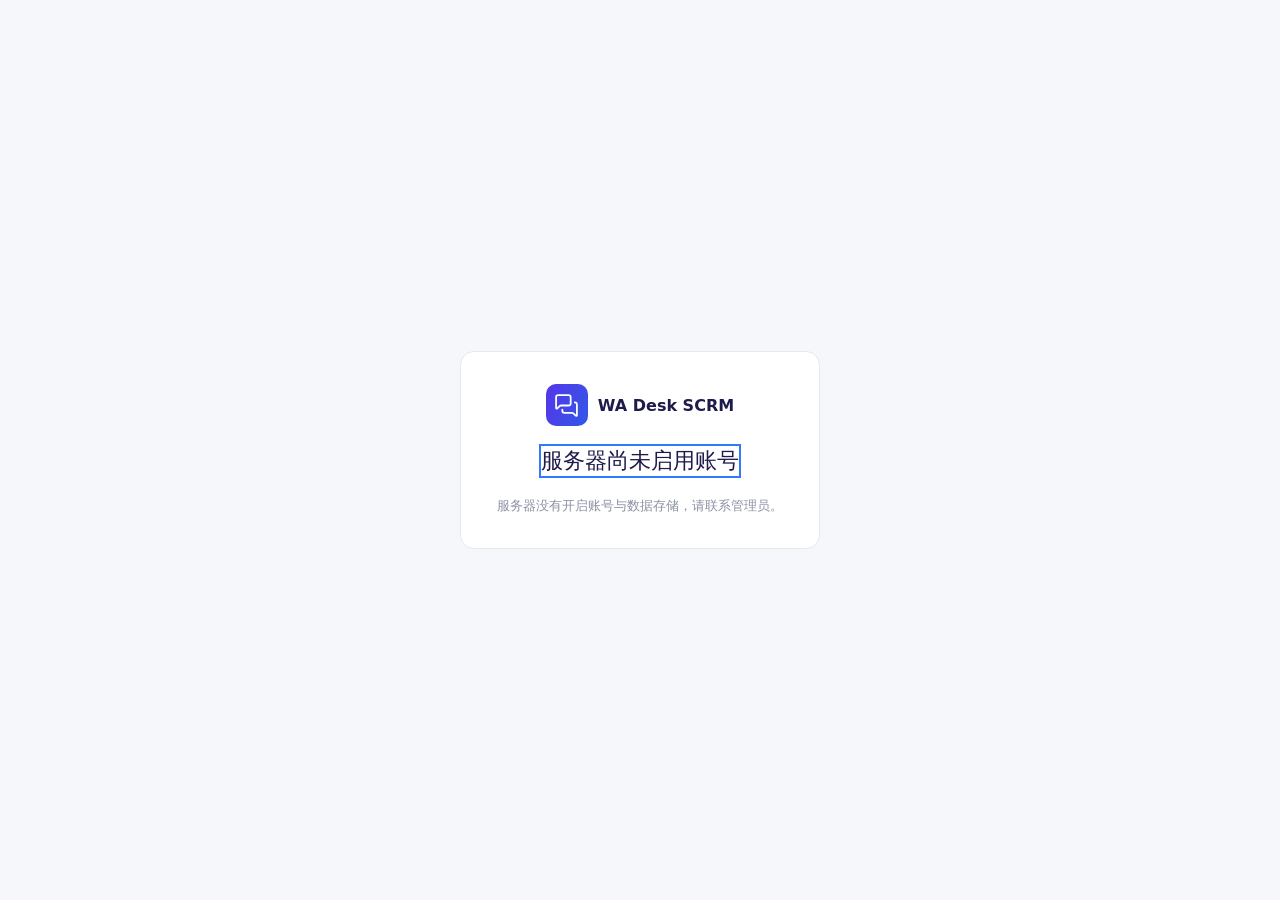
==== commit 6bb6859b: "feat(scrm): sign in and keep the data on the server The page opens on a sign-in screen, loads the si" ====
--- a/outputs/whatsapp-replica-ui-fidelity.html
+++ b/outputs/whatsapp-replica-ui-fidelity.html
@@ -498,6 +498,8 @@
   --fid-px-260:260px;
   --fid-px-490:490px;
   --fid-px-280:280px;
+  --fid-px-320:320px;
+  --fid-px-999:999px;
   --fid-px-640:640px;
   --fid-px-112:112px;
   --fid-px-134:134px;
@@ -517,7 +519,6 @@
   --fid-px-neg-12:-12px;
   --fid-px-62:62px;
   --fid-px-1260:1260px;
-  --fid-px-999:999px;
   --fid-px-1080:1080px;
   --fid-px-170:170px;
   --fid-px-108:108px;
@@ -1752,6 +1753,13 @@
 .fid-sign-in-brand { display:flex; align-items:center; gap:var(--fid-px-10); font-size:var(--fid-px-16); }
 .fid-sign-in-panel h1 { font-size:var(--fid-px-22); }
 .fid-sign-in-panel .fid-btn { min-height:var(--fid-px-44); padding-inline:var(--fid-px-18); }
+.fid-sign-in-note { margin:0; color:var(--fid-quiet); font-size:var(--fid-px-13); line-height:var(--fid-px-20); text-align:center; }
+.fid-sign-in-form { display:grid; gap:var(--fid-px-14); width:100%; }
+.fid-sign-in-form[hidden] { display:none; }
+.fid-sign-in-form .field { display:grid; gap:var(--fid-px-6); font-size:var(--fid-px-13); }
+.fid-sign-in-form .field input { height:var(--fid-px-40); padding:0 var(--fid-px-12); border:var(--fid-px-1) solid var(--color-border); border-radius:var(--fid-px-8); background:var(--color-surface); color:var(--color-text); font:inherit; }
+.fid-sign-in-form .field input:focus { border-color:var(--color-accent); outline:var(--fid-px-1) solid var(--color-accent); outline-offset:0; }
+.fid-sign-in-error { margin:0; color:var(--color-danger); font-size:var(--fid-px-13); line-height:var(--fid-px-20); }
 .fid-btn:hover:not(:disabled) { border-color:var(--color-accent); color:var(--color-accent); }
 .fid-btn.blue,.fid-btn.gradient,.fid-btn.green { color:var(--color-surface); border-color:transparent; font-weight:550; }
 .fid-btn.blue { background:var(--color-accent); }
@@ -2132,6 +2140,12 @@
 .fid-ai-provider { display:flex; flex-wrap:wrap; align-items:center; gap:var(--fid-px-6) var(--fid-px-12); padding:var(--fid-px-10) var(--fid-px-12); border:var(--fid-px-1) solid var(--fid-frame); border-radius:var(--fid-px-8); background:var(--color-surface-alt); font-size:var(--fid-px-13); line-height:var(--fid-px-20); }
 .fid-ai-provider + .fid-ai-provider { margin-top:var(--fid-px-8); }
 .fid-ai-provider .fid-select { width:var(--fid-px-180); }
+.fid-ai-business textarea { flex:1 1 var(--fid-px-320); height:auto; min-height:var(--fid-px-56); padding:var(--fid-px-6) var(--fid-px-10); line-height:var(--fid-px-20); resize:vertical; }
+.ai-guard { display:inline-flex; align-items:center; gap:var(--fid-px-4); margin-left:var(--fid-px-6); padding:var(--fid-px-2) var(--fid-px-8); border:var(--fid-px-1) solid var(--fid-frame); border-radius:var(--fid-px-999); background:var(--color-surface); color:var(--fid-quiet); font:inherit; font-size:var(--fid-px-12); line-height:var(--fid-px-18); white-space:nowrap; cursor:pointer; }
+.ai-guard .icon { width:var(--fid-px-14); height:var(--fid-px-14); }
+.ai-guard.on { border-color:var(--fid-mint); background:var(--fid-mint-bg); color:var(--color-text); }
+.ai-guard.on .icon { color:var(--fid-mint); }
+.ai-guard:focus-visible { outline:var(--fid-px-2) solid var(--color-accent); outline-offset:var(--fid-px-1); }
 .fid-ai-capabilities,.fid-ai-usage { min-width:var(--fid-px-640); }
 .fid-ai-capabilities col:nth-child(1) { width:22%; }
 .fid-ai-capabilities col:nth-child(3) { width:var(--fid-px-112); }
@@ -4140,103 +4154,41 @@
       <main id="view" tabindex="-1"></main>
     </div>
   </div>
-  <main id="subsite-login" class="fid-sign-in" aria-labelledby="subsite-login-title" hidden>
+  <main id="subsite-login" class="fid-sign-in" aria-labelledby="subsite-login-title">
     <div class="fid-sign-in-panel">
       <div class="fid-sign-in-brand" translate="no"><span class="brand-symbol" data-icon="MessagesSquare"></span><strong>WA Desk SCRM</strong></div>
-      <h1 id="subsite-login-title" tabindex="-1">已退出登录</h1>
-      <button class="fid-btn gradient" data-action="subsiteEnterDemo" type="button">进入演示工作台<span data-icon="ChevronRight"></span></button>
+      <h1 id="subsite-login-title" tabindex="-1">正在连接…</h1>
+      <p id="site-notice" class="fid-sign-in-note" role="status" hidden></p>
+      <form id="site-sign-in" class="fid-sign-in-form" hidden novalidate>
+        <label class="field">用户名<input name="username" autocomplete="username" autocapitalize="none" spellcheck="false"></label>
+        <label class="field">密码<input name="password" type="password" autocomplete="current-password"></label>
+        <p class="fid-sign-in-error" role="alert" hidden></p>
+        <button class="fid-btn gradient" type="submit">登录</button>
+      </form>
+      <form id="site-password" class="fid-sign-in-form" hidden novalidate>
+        <label class="field">当前（临时）密码<input name="current" type="password" autocomplete="current-password"></label>
+        <label class="field">新密码（至少 10 位）<input name="next" type="password" autocomplete="new-password"></label>
+        <label class="field">再输入一次新密码<input name="repeat" type="password" autocomplete="new-password"></label>
+        <p class="fid-sign-in-error" role="alert" hidden></p>
+        <button class="fid-btn gradient" type="submit">保存新密码并进入</button>
+      </form>
+      <button id="site-leave" class="link" type="button" hidden>退出登录</button>
     </div>
   </main>
   <div id="toast" role="status" aria-live="polite"></div>
   <dialog id="dialog" aria-label="编辑信息"><div id="dialog-content"></div></dialog>
-  <script>window.WA_ICONS={"MessagesSquare":[["path",{"d":"M16 10a2 2 0 0 1-2 2H6.828a2 2 0 0 0-1.414.586l-2.202 2.202A.71.71 0 0 1 2 14.286V4a2 2 0 0 1 2-2h10a2 2 0 0 1 2 2z"}],["path",{"d":"M20 9a2 2 0 0 1 2 2v10.286a.71.71 0 0 1-1.212.502l-2.202-2.202A2 2 0 0 0 17.172 19H10a2 2 0 0 1-2-2v-1"}]],"PanelLeftClose":[["rect",{"width":"18","height":"18","x":"3","y":"3","rx":"2"}],["path",{"d":"M9 3v18"}],["path",{"d":"m16 15-3-3 3-3"}]],"Menu":[["path",{"d":"M4 5h16"}],["path",{"d":"M4 12h16"}],["path",{"d":"M4 19h16"}]],"Bell":[["path",{"d":"M10.268 21a2 2 0 0 0 3.464 0"}],["path",{"d":"M3.262 15.326A1 1 0 0 0 4 17h16a1 1 0 0 0 .74-1.673C19.41 13.956 18 12.499 18 8A6 6 0 0 0 6 8c0 4.499-1.411 5.956-2.738 7.326"}]],"LogOut":[["path",{"d":"m16 17 5-5-5-5"}],["path",{"d":"M21 12H9"}],["path",{"d":"M9 21H5a2 2 0 0 1-2-2V5a2 2 0 0 1 2-2h4"}]],"ChevronRight":[["path",{"d":"m9 18 6-6-6-6"}]],"X":[["path",{"d":"M18 6 6 18"}],["path",{"d":"m6 6 12 12"}]],"PanelLeftOpen":[["rect",{"width":"18","height":"18","x":"3","y":"3","rx":"2"}],["path",{"d":"M9 3v18"}],["path",{"d":"m14 9 3 3-3 3"}]],"Inbox":[["polyline",{"points":"22 12 16 12 14 15 10 15 8 12 2 12"}],["path",{"d":"M5.45 5.11 2 12v6a2 2 0 0 0 2 2h16a2 2 0 0 0 2-2v-6l-3.45-6.89A2 2 0 0 0 16.76 4H7.24a2 2 0 0 0-1.79 1.11z"}]],"Star":[["path",{"d":"M11.525 2.295a.53.53 0 0 1 .95 0l2.31 4.679a2.123 2.123 0 0 0 1.595 1.16l5.166.756a.53.53 0 0 1 .294.904l-3.736 3.638a2.123 2.123 0 0 0-.611 1.878l.882 5.14a.53.53 0 0 1-.771.56l-4.618-2.428a2.122 2.122 0 0 0-1.973 0L6.396 21.01a.53.53 0 0 1-.77-.56l.881-5.139a2.122 2.122 0 0 0-.611-1.879L2.16 9.795a.53.53 0 0 1 .294-.906l5.165-.755a2.122 2.122 0 0 0 1.597-1.16z"}]],"PanelsTopLeft":[["rect",{"width":"18","height":"18","x":"3","y":"3","rx":"2"}],["path",{"d":"M3 9h18"}],["path",{"d":"M9 21V9"}]],"SquarePen":[["path",{"d":"M12 3H5a2 2 0 0 0-2 2v14a2 2 0 0 0 2 2h14a2 2 0 0 0 2-2v-7"}],["path",{"d":"M18.375 2.625a1 1 0 0 1 3 3l-9.013 9.014a2 2 0 0 1-.853.505l-2.873.84a.5.5 0 0 1-.62-.62l.84-2.873a2 2 0 0 1 .506-.852z"}]],"MessageCircle":[["path",{"d":"M2.992 16.342a2 2 0 0 1 .094 1.167l-1.065 3.29a1 1 0 0 0 1.236 1.168l3.413-.998a2 2 0 0 1 1.099.092 10 10 0 1 0-4.777-4.719"}]],"ChevronDown":[["path",{"d":"m6 9 6 6 6-6"}]],"Search":[["path",{"d":"m21 21-4.34-4.34"}],["circle",{"cx":"11","cy":"11","r":"8"}]],"ShieldCheck":[["path",{"d":"M20 13c0 5-3.5 7.5-7.66 8.95a1 1 0 0 1-.67-.01C7.5 20.5 4 18 4 13V6a1 1 0 0 1 1-1c2 0 4.5-1.2 6.24-2.72a1.17 1.17 0 0 1 1.52 0C14.51 3.81 17 5 19 5a1 1 0 0 1 1 1z"}],["path",{"d":"m9 12 2 2 4-4"}]],"ArrowLeft":[["path",{"d":"m12 19-7-7 7-7"}],["path",{"d":"M19 12H5"}]],"CalendarPlus":[["path",{"d":"M16 19h6"}],["path",{"d":"M16 2v4"}],["path",{"d":"M19 16v6"}],["path",{"d":"M21 12.598V6a2 2 0 0 0-2-2H5a2 2 0 0 0-2 2v14a2 2 0 0 0 2 2h8.5"}],["path",{"d":"M3 10h18"}],["path",{"d":"M8 2v4"}]],"ContactRound":[["path",{"d":"M16 2v2"}],["path",{"d":"M17.915 22a6 6 0 0 0-12 0"}],["path",{"d":"M8 2v2"}],["circle",{"cx":"12","cy":"12","r":"4"}],["rect",{"x":"3","y":"4","width":"18","height":"18","rx":"2"}]],"EllipsisVertical":[["circle",{"cx":"12","cy":"12","r":"1"}],["circle",{"cx":"12","cy":"5","r":"1"}],["circle",{"cx":"12","cy":"19","r":"1"}]],"Target":[["circle",{"cx":"12","cy":"12","r":"10"}],["circle",{"cx":"12","cy":"12","r":"6"}],["circle",{"cx":"12","cy":"12","r":"2"}]],"Link":[["path",{"d":"M10 13a5 5 0 0 0 7.54.54l3-3a5 5 0 0 0-7.07-7.07l-1.72 1.71"}],["path",{"d":"M14 11a5 5 0 0 0-7.54-.54l-3 3a5 5 0 0 0 7.07 7.07l1.71-1.71"}]],"WifiOff":[["path",{"d":"M12 20h.01"}],["path",{"d":"M8.5 16.429a5 5 0 0 1 7 0"}],["path",{"d":"M5 12.859a10 10 0 0 1 5.17-2.69"}],["path",{"d":"M19 12.859a10 10 0 0 0-2.007-1.523"}],["path",{"d":"M2 8.82a15 15 0 0 1 4.177-2.643"}],["path",{"d":"M22 8.82a15 15 0 0 0-11.288-3.764"}],["path",{"d":"m2 2 20 20"}]],"File":[["path",{"d":"M6 22a2 2 0 0 1-2-2V4a2 2 0 0 1 2-2h8a2.4 2.4 0 0 1 1.704.706l3.588 3.588A2.4 2.4 0 0 1 20 8v12a2 2 0 0 1-2 2z"}],["path",{"d":"M14 2v5a1 1 0 0 0 1 1h5"}]],"Languages":[["path",{"d":"m5 8 6 6"}],["path",{"d":"m4 14 6-6 2-3"}],["path",{"d":"M2 5h12"}],["path",{"d":"M7 2h1"}],["path",{"d":"m22 22-5-10-5 10"}],["path",{"d":"M14 18h6"}]],"Check":[["path",{"d":"M20 6 9 17l-5-5"}]],"CheckCheck":[["path",{"d":"M18 6 7 17l-5-5"}],["path",{"d":"m22 10-7.5 7.5L13 16"}]],"Paperclip":[["path",{"d":"m16 6-8.414 8.586a2 2 0 0 0 2.829 2.829l8.414-8.586a4 4 0 1 0-5.657-5.657l-8.379 8.551a6 6 0 1 0 8.485 8.485l8.379-8.551"}]],"MessageSquareText":[["path",{"d":"M22 17a2 2 0 0 1-2 2H6.828a2 2 0 0 0-1.414.586l-2.202 2.202A.71.71 0 0 1 2 21.286V5a2 2 0 0 1 2-2h16a2 2 0 0 1 2 2z"}],["path",{"d":"M7 11h10"}],["path",{"d":"M7 15h6"}],["path",{"d":"M7 7h8"}]],"Send":[["path",{"d":"M14.536 21.686a.5.5 0 0 0 .937-.024l6.5-19a.496.496 0 0 0-.635-.635l-19 6.5a.5.5 0 0 0-.024.937l7.93 3.18a2 2 0 0 1 1.112 1.11z"}],["path",{"d":"m21.854 2.147-10.94 10.939"}]],"Keyboard":[["path",{"d":"M10 8h.01"}],["path",{"d":"M12 12h.01"}],["path",{"d":"M14 8h.01"}],["path",{"d":"M16 12h.01"}],["path",{"d":"M18 8h.01"}],["path",{"d":"M6 8h.01"}],["path",{"d":"M7 16h10"}],["path",{"d":"M8 12h.01"}],["rect",{"width":"20","height":"16","x":"2","y":"4","rx":"2"}]],"Plus":[["path",{"d":"M5 12h14"}],["path",{"d":"M12 5v14"}]],"Copy":[["rect",{"width":"14","height":"14","x":"8","y":"8","rx":"2","ry":"2"}],["path",{"d":"M4 16c-1.1 0-2-.9-2-2V4c0-1.1.9-2 2-2h10c1.1 0 2 .9 2 2"}]],"Clock3":[["circle",{"cx":"12","cy":"12","r":"10"}],["path",{"d":"M12 6v6h4"}]],"CircleCheck":[["circle",{"cx":"12","cy":"12","r":"10"}],["path",{"d":"m9 12 2 2 4-4"}]],"RotateCcw":[["path",{"d":"M3 12a9 9 0 1 0 9-9 9.75 9.75 0 0 0-6.74 2.74L3 8"}],["path",{"d":"M3 3v5h5"}]],"RefreshCw":[["path",{"d":"M3 12a9 9 0 0 1 9-9 9.75 9.75 0 0 1 6.74 2.74L21 8"}],["path",{"d":"M21 3v5h-5"}],["path",{"d":"M21 12a9 9 0 0 1-9 9 9.75 9.75 0 0 1-6.74-2.74L3 16"}],["path",{"d":"M8 16H3v5"}]],"Pencil":[["path",{"d":"M21.174 6.812a1 1 0 0 0-3.986-3.987L3.842 16.174a2 2 0 0 0-.5.83l-1.321 4.352a.5.5 0 0 0 .623.622l4.353-1.32a2 2 0 0 0 .83-.497z"}],["path",{"d":"m15 5 4 4"}]],"Info":[["circle",{"cx":"12","cy":"12","r":"10"}],["path",{"d":"M12 16v-4"}],["path",{"d":"M12 8h.01"}]],"Tags":[["path",{"d":"M13.172 2a2 2 0 0 1 1.414.586l6.71 6.71a2.4 2.4 0 0 1 0 3.408l-4.592 4.592a2.4 2.4 0 0 1-3.408 0l-6.71-6.71A2 2 0 0 1 6 9.172V3a1 1 0 0 1 1-1z"}],["path",{"d":"M2 7v6.172a2 2 0 0 0 .586 1.414l6.71 6.71a2.4 2.4 0 0 0 3.191.193"}],["circle",{"cx":"10.5","cy":"6.5","r":".5","fill":"currentColor"}]],"ArrowRightLeft":[["path",{"d":"m16 3 4 4-4 4"}],["path",{"d":"M20 7H4"}],["path",{"d":"m8 21-4-4 4-4"}],["path",{"d":"M4 17h16"}]],"UserRoundPlus":[["path",{"d":"M2 21a8 8 0 0 1 13.292-6"}],["circle",{"cx":"10","cy":"8","r":"5"}],["path",{"d":"M19 16v6"}],["path",{"d":"M22 19h-6"}]],"ClipboardList":[["rect",{"width":"8","height":"4","x":"8","y":"2","rx":"1","ry":"1"}],["path",{"d":"M16 4h2a2 2 0 0 1 2 2v14a2 2 0 0 1-2 2H6a2 2 0 0 1-2-2V6a2 2 0 0 1 2-2h2"}],["path",{"d":"M12 11h4"}],["path",{"d":"M12 16h4"}],["path",{"d":"M8 11h.01"}],["path",{"d":"M8 16h.01"}]],"UserRound":[["circle",{"cx":"12","cy":"8","r":"5"}],["path",{"d":"M20 21a8 8 0 0 0-16 0"}]],"LockKeyhole":[["circle",{"cx":"12","cy":"16","r":"1"}],["rect",{"x":"3","y":"10","width":"18","height":"12","rx":"2"}],["path",{"d":"M7 10V7a5 5 0 0 1 10 0v3"}]],"Settings2":[["path",{"d":"M14 17H5"}],["path",{"d":"M19 7h-9"}],["circle",{"cx":"17","cy":"17","r":"3"}],["circle",{"cx":"7","cy":"7","r":"3"}]],"UsersRound":[["path",{"d":"M18 21a8 8 0 0 0-16 0"}],["circle",{"cx":"10","cy":"8","r":"5"}],["path",{"d":"M22 20c0-3.37-2-6.5-4-8a5 5 0 0 0-.45-8.3"}]],"SlidersHorizontal":[["path",{"d":"M10 5H3"}],["path",{"d":"M12 19H3"}],["path",{"d":"M14 3v4"}],["path",{"d":"M16 17v4"}],["path",{"d":"M21 12h-9"}],["path",{"d":"M21 19h-5"}],["path",{"d":"M21 5h-7"}],["path",{"d":"M8 10v4"}],["path",{"d":"M8 12H3"}]],"FileText":[["path",{"d":"M6 22a2 2 0 0 1-2-2V4a2 2 0 0 1 2-2h8a2.4 2.4 0 0 1 1.704.706l3.588 3.588A2.4 2.4 0 0 1 20 8v12a2 2 0 0 1-2 2z"}],["path",{"d":"M14 2v5a1 1 0 0 0 1 1h5"}],["path",{"d":"M10 9H8"}],["path",{"d":"M16 13H8"}],["path",{"d":"M16 17H8"}]],"ChevronUp":[["path",{"d":"m18 15-6-6-6 6"}]],"NotebookPen":[["path",{"d":"M13.4 2H6a2 2 0 0 0-2 2v16a2 2 0 0 0 2 2h12a2 2 0 0 0 2-2v-7.4"}],["path",{"d":"M2 6h4"}],["path",{"d":"M2 10h4"}],["path",{"d":"M2 14h4"}],["path",{"d":"M2 18h4"}],["path",{"d":"M21.378 5.626a1 1 0 1 0-3.004-3.004l-5.01 5.012a2 2 0 0 0-.506.854l-.837 2.87a.5.5 0 0 0 .62.62l2.87-.837a2 2 0 0 0 .854-.506z"}]],"ChevronLeft":[["path",{"d":"m15 18-6-6 6-6"}]],"LayoutDashboard":[["rect",{"width":"7","height":"9","x":"3","y":"3","rx":"1"}],["rect",{"width":"7","height":"5","x":"14","y":"3","rx":"1"}],["rect",{"width":"7","height":"9","x":"14","y":"12","rx":"1"}],["rect",{"width":"7","height":"5","x":"3","y":"16","rx":"1"}]],"Smartphone":[["rect",{"width":"14","height":"20","x":"5","y":"2","rx":"2","ry":"2"}],["path",{"d":"M12 18h.01"}]],"ChartColumn":[["path",{"d":"M3 3v16a2 2 0 0 0 2 2h16"}],["path",{"d":"M18 17V9"}],["path",{"d":"M13 17V5"}],["path",{"d":"M8 17v-3"}]],"Images":[["path",{"d":"m22 11-1.296-1.296a2.4 2.4 0 0 0-3.408 0L11 16"}],["path",{"d":"M4 8a2 2 0 0 0-2 2v10a2 2 0 0 0 2 2h10a2 2 0 0 0 2-2"}],["circle",{"cx":"13","cy":"7","r":"1","fill":"currentColor"}],["rect",{"x":"8","y":"2","width":"14","height":"14","rx":"2"}]],"Network":[["rect",{"x":"16","y":"16","width":"6","height":"6","rx":"1"}],["rect",{"x":"2","y":"16","width":"6","height":"6","rx":"1"}],["rect",{"x":"9","y":"2","width":"6","height":"6","rx":"1"}],["path",{"d":"M5 16v-3a1 1 0 0 1 1-1h12a1 1 0 0 1 1 1v3"}],["path",{"d":"M12 12V8"}]],"Trash2":[["path",{"d":"M10 11v6"}],["path",{"d":"M14 11v6"}],["path",{"d":"M19 6v14a2 2 0 0 1-2 2H7a2 2 0 0 1-2-2V6"}],["path",{"d":"M3 6h18"}],["path",{"d":"M8 6V4a2 2 0 0 1 2-2h4a2 2 0 0 1 2 2v2"}]],"RotateCw":[["path",{"d":"M21 12a9 9 0 1 1-9-9c2.52 0 4.93 1 6.74 2.74L21 8"}],["path",{"d":"M21 3v5h-5"}]],"Tag":[["path",{"d":"M12.586 2.586A2 2 0 0 0 11.172 2H4a2 2 0 0 0-2 2v7.172a2 2 0 0 0 .586 1.414l8.704 8.704a2.426 2.426 0 0 0 3.42 0l6.58-6.58a2.426 2.426 0 0 0 0-3.42z"}],["circle",{"cx":"7.5","cy":"7.5","r":".5","fill":"currentColor"}]],"Eraser":[["path",{"d":"M21 21H8a2 2 0 0 1-1.42-.587l-3.994-3.999a2 2 0 0 1 0-2.828l10-10a2 2 0 0 1 2.829 0l5.999 6a2 2 0 0 1 0 2.828L12.834 21"}],["path",{"d":"m5.082 11.09 8.828 8.828"}]],"FileDown":[["path",{"d":"M6 22a2 2 0 0 1-2-2V4a2 2 0 0 1 2-2h8a2.4 2.4 0 0 1 1.704.706l3.588 3.588A2.4 2.4 0 0 1 20 8v12a2 2 0 0 1-2 2z"}],["path",{"d":"M14 2v5a1 1 0 0 0 1 1h5"}],["path",{"d":"M12 18v-6"}],["path",{"d":"m9 15 3 3 3-3"}]],"Bot":[["path",{"d":"M12 8V4H8"}],["rect",{"width":"16","height":"12","x":"4","y":"8","rx":"2"}],["path",{"d":"M2 14h2"}],["path",{"d":"M20 14h2"}],["path",{"d":"M15 13v2"}],["path",{"d":"M9 13v2"}]],"ListOrdered":[["path",{"d":"M11 5h10"}],["path",{"d":"M11 12h10"}],["path",{"d":"M11 19h10"}],["path",{"d":"M4 4h1v5"}],["path",{"d":"M4 9h2"}],["path",{"d":"M6.5 20H3.4c0-1 2.6-1.925 2.6-3.5a1.5 1.5 0 0 0-2.6-1.02"}]],"StickyNote":[["path",{"d":"M21 9a2.4 2.4 0 0 0-.706-1.706l-3.588-3.588A2.4 2.4 0 0 0 15 3H5a2 2 0 0 0-2 2v14a2 2 0 0 0 2 2h14a2 2 0 0 0 2-2z"}],["path",{"d":"M15 3v5a1 1 0 0 0 1 1h5"}]],"QrCode":[["rect",{"width":"5","height":"5","x":"3","y":"3","rx":"1"}],["rect",{"width":"5","height":"5","x":"16","y":"3","rx":"1"}],["rect",{"width":"5","height":"5","x":"3","y":"16","rx":"1"}],["path",{"d":"M21 16h-3a2 2 0 0 0-2 2v3"}],["path",{"d":"M21 21v.01"}],["path",{"d":"M12 7v3a2 2 0 0 1-2 2H7"}],["path",{"d":"M3 12h.01"}],["path",{"d":"M12 3h.01"}],["path",{"d":"M12 16v.01"}],["path",{"d":"M16 12h1"}],["path",{"d":"M21 12v.01"}],["path",{"d":"M12 21v-1"}]],"LoaderCircle":[["path",{"d":"M21 12a9 9 0 1 1-6.219-8.56"}]],"ScanQrCode":[["path",{"d":"M17 12v4a1 1 0 0 1-1 1h-4"}],["path",{"d":"M17 3h2a2 2 0 0 1 2 2v2"}],["path",{"d":"M17 8V7"}],["path",{"d":"M21 17v2a2 2 0 0 1-2 2h-2"}],["path",{"d":"M3 7V5a2 2 0 0 1 2-2h2"}],["path",{"d":"M7 17h.01"}],["path",{"d":"M7 21H5a2 2 0 0 1-2-2v-2"}],["rect",{"x":"7","y":"7","width":"5","height":"5","rx":"1"}]],"ArrowRight":[["path",{"d":"M5 12h14"}],["path",{"d":"m12 5 7 7-7 7"}]],"ClockAlert":[["path",{"d":"M12 6v6l4 2"}],["path",{"d":"M20 12v5"}],["path",{"d":"M20 21h.01"}],["path",{"d":"M21.25 8.2A10 10 0 1 0 16 21.16"}]],"CalendarDays":[["path",{"d":"M8 2v4"}],["path",{"d":"M16 2v4"}],["rect",{"width":"18","height":"18","x":"3","y":"4","rx":"2"}],["path",{"d":"M3 10h18"}],["path",{"d":"M8 14h.01"}],["path",{"d":"M12 14h.01"}],["path",{"d":"M16 14h.01"}],["path",{"d":"M8 18h.01"}],["path",{"d":"M12 18h.01"}],["path",{"d":"M16 18h.01"}]],"CalendarCheck":[["path",{"d":"M8 2v4"}],["path",{"d":"M16 2v4"}],["rect",{"width":"18","height":"18","x":"3","y":"4","rx":"2"}],["path",{"d":"M3 10h18"}],["path",{"d":"m9 16 2 2 4-4"}]],"MessageSquareCheck":[["path",{"d":"M22 17a2 2 0 0 1-2 2H6.828a2 2 0 0 0-1.414.586l-2.202 2.202A.7.7 0 0 1 2 21.286V5a2 2 0 0 1 2-2h16a2 2 0 0 1 2 2z"}],["path",{"d":"m9 11 2 2 4-4"}]],"MessageSquare":[["path",{"d":"M22 17a2 2 0 0 1-2 2H6.828a2 2 0 0 0-1.414.586l-2.202 2.202A.71.71 0 0 1 2 21.286V5a2 2 0 0 1 2-2h16a2 2 0 0 1 2 2z"}]],"BadgeCheck":[["path",{"d":"M3.85 8.62a4 4 0 0 1 4.78-4.77 4 4 0 0 1 6.74 0 4 4 0 0 1 4.78 4.78 4 4 0 0 1 0 6.74 4 4 0 0 1-4.77 4.78 4 4 0 0 1-6.75 0 4 4 0 0 1-4.78-4.77 4 4 0 0 1 0-6.76Z"}],["path",{"d":"m9 12 2 2 4-4"}]],"Flame":[["path",{"d":"M12 3q1 4 4 6.5t3 5.5a1 1 0 0 1-14 0 5 5 0 0 1 1-3 1 1 0 0 0 5 0c0-2-1.5-3-1.5-5q0-2 2.5-4"}]],"Zap":[["path",{"d":"M4 14a1 1 0 0 1-.78-1.63l9.9-10.2a.5.5 0 0 1 .86.46l-1.92 6.02A1 1 0 0 0 13 10h7a1 1 0 0 1 .78 1.63l-9.9 10.2a.5.5 0 0 1-.86-.46l1.92-6.02A1 1 0 0 0 11 14z"}]],"TriangleAlert":[["path",{"d":"m21.73 18-8-14a2 2 0 0 0-3.48 0l-8 14A2 2 0 0 0 4 21h16a2 2 0 0 0 1.73-3"}],["path",{"d":"M12 9v4"}],["path",{"d":"M12 17h.01"}]],"Archive":[["rect",{"width":"20","height":"5","x":"2","y":"3","rx":"1"}],["path",{"d":"M4 8v11a2 2 0 0 0 2 2h12a2 2 0 0 0 2-2V8"}],["path",{"d":"M10 12h4"}]],"Sparkles":[["path",{"d":"M11.017 2.814a1 1 0 0 1 1.966 0l1.051 5.558a2 2 0 0 0 1.594 1.594l5.558 1.051a1 1 0 0 1 0 1.966l-5.558 1.051a2 2 0 0 0-1.594 1.594l-1.051 5.558a1 1 0 0 1-1.966 0l-1.051-5.558a2 2 0 0 0-1.594-1.594l-5.558-1.051a1 1 0 0 1 0-1.966l5.558-1.051a2 2 0 0 0 1.594-1.594z"}],["path",{"d":"M20 2v4"}],["path",{"d":"M22 4h-4"}],["circle",{"cx":"4","cy":"20","r":"2"}]],"CalendarClock":[["path",{"d":"M16 14v2.2l1.6 1"}],["path",{"d":"M16 2v4"}],["path",{"d":"M21 7.5V6a2 2 0 0 0-2-2H5a2 2 0 0 0-2 2v14a2 2 0 0 0 2 2h3.5"}],["path",{"d":"M3 10h5"}],["path",{"d":"M8 2v4"}],["circle",{"cx":"16","cy":"16","r":"6"}]],"CheckCircle2":[["circle",{"cx":"12","cy":"12","r":"10"}],["path",{"d":"m9 12 2 2 4-4"}]],"Compass":[["circle",{"cx":"12","cy":"12","r":"10"}],["path",{"d":"m16.24 7.76-1.804 5.411a2 2 0 0 1-1.265 1.265L7.76 16.24l1.804-5.411a2 2 0 0 1 1.265-1.265z"}]],"Layers":[["path",{"d":"M12.83 2.18a2 2 0 0 0-1.66 0L2.6 6.08a1 1 0 0 0 0 1.83l8.58 3.91a2 2 0 0 0 1.66 0l8.58-3.9a1 1 0 0 0 0-1.83z"}],["path",{"d":"M2 12a1 1 0 0 0 .58.91l8.6 3.91a2 2 0 0 0 1.65 0l8.58-3.9A1 1 0 0 0 22 12"}],["path",{"d":"M2 17a1 1 0 0 0 .58.91l8.6 3.91a2 2 0 0 0 1.65 0l8.58-3.9A1 1 0 0 0 22 17"}]],"History":[["path",{"d":"M3 12a9 9 0 1 0 9-9 9.75 9.75 0 0 0-6.74 2.74L3 8"}],["path",{"d":"M3 3v5h5"}],["path",{"d":"M12 7v5l4 2"}]],"MessageSquareReply":[["path",{"d":"M22 17a2 2 0 0 1-2 2H6.828a2 2 0 0 0-1.414.586l-2.202 2.202A.71.71 0 0 1 2 21.286V5a2 2 0 0 1 2-2h16a2 2 0 0 1 2 2z"}],["path",{"d":"m10 8-3 3 3 3"}],["path",{"d":"M17 14v-1a2 2 0 0 0-2-2H7"}]],"Filter":[["path",{"d":"M10 20a1 1 0 0 0 .553.895l2 1A1 1 0 0 0 14 21v-7a2 2 0 0 1 .517-1.341L21.74 4.67A1 1 0 0 0 21 3H3a1 1 0 0 0-.742 1.67l7.225 7.989A2 2 0 0 1 10 14z"}]]};
-</script><script>window.WA_DEMO = (() => {
-  const day = new Date(); day.setHours(10,0,0,0);
-  const at = (days,hour=10) => { const d=new Date(day);d.setDate(d.getDate()+days);d.setHours(hour,0,0,0);return d.toISOString(); };
-  return {
-    version: 1,
-    members: [
-      {id:'lin',name:'林予',initial:'予',role:'agent',team:'北美一组',color:'jade'},
-      {id:'chen',name:'陈珂',initial:'珂',role:'agent',team:'北美一组',color:'blue'},
-      {id:'su',name:'苏晓',initial:'晓',role:'agent',team:'西语组',color:'peach'},
-      {id:'admin',name:'周宁',initial:'宁',role:'manager',team:'运营管理',color:'purple'}
-    ],
-    accounts: [
-      {id:'a1',name:'美国 · 咨询 01',number:'+1 (202) 555-0141',owner:'lin',country:'US',state:'online',color:'jade',note:'Facebook 美国广告咨询',lastSync:'刚刚'},
-      {id:'a2',name:'美国 · 老客 02',number:'+1 (202) 555-0142',owner:'lin',country:'US',state:'online',color:'blue',note:'老客户维护与复购',lastSync:'1 分钟前'},
-      {id:'a3',name:'波多黎各 · 西语',number:'+1 (787) 555-0143',owner:'lin',country:'PR',state:'reconnect',color:'peach',note:'西语咨询 · 需要重新连接',lastSync:'24 分钟前'},
-      {id:'a4',name:'美国 · 咨询 03',number:'+1 (202) 555-0144',owner:'chen',country:'US',state:'online',color:'purple',note:'北美一组',lastSync:'刚刚'},
-      {id:'a5',name:'波多黎各 · 咨询 02',number:'+1 (787) 555-0145',owner:'su',country:'PR',state:'online',color:'gold',note:'西语组',lastSync:'2 分钟前'}
-    ],
-    tagGroups: [
-      {id:'interest',name:'客户意向',scope:'team',owner:null},
-      {id:'source',name:'来源渠道',scope:'team',owner:null},
-      {id:'preference',name:'服务偏好',scope:'team',owner:null},
-      {id:'personal',name:'我的工作标记',scope:'private',owner:'lin'}
-    ],
-    tags: [
-      {id:'high',name:'高意向',group:'interest',color:'jade'},
-      {id:'quote',name:'待报价',group:'interest',color:'gold'},
-      {id:'return',name:'复购客户',group:'interest',color:'purple'},
-      {id:'facebook',name:'Facebook 广告',group:'source',color:'blue'},
-      {id:'referral',name:'客户转介绍',group:'source',color:'peach'},
-      {id:'es',name:'西语沟通',group:'preference',color:'peach'},
-      {id:'en',name:'英语沟通',group:'preference',color:'blue'},
-      {id:'important',name:'重点跟进',group:'personal',color:'purple'},
-      {id:'catalog',name:'已发目录',group:'personal',color:'slate'}
-    ],
-    customers: [
-      {id:'c1',name:'Ava Thompson',initials:'AT',color:'peach',phone:'+1 (512) 555-0140',country:'US',city:'Austin',timezone:'America/Chicago',language:'英语',owner:'lin',account:'a1',tags:['high','quote','facebook'],stage:'跟进中',source:'Facebook 广告',campaign:'US · 咨询广告 A',ad:'目录介绍 · 素材 02',unread:2,star:true,last:'09:42',preview:'Hi! Could you send me the latest catalog?',translation:'你好！可以发我最新的产品目录吗？',followup:at(0,15),notes:'偏好通过文字沟通，询问目录后希望了解交付安排。',contactRefs:[{account:'a1',owner:'lin'},{account:'a4',owner:'chen'}]},
-      {id:'c2',name:'Mateo Rivera',initials:'MR',color:'blue',phone:'+1 (787) 555-0151',country:'PR',city:'San Juan',timezone:'America/Puerto_Rico',language:'西班牙语',owner:'lin',account:'a3',tags:['es','facebook','important'],stage:'新客户',source:'Facebook 广告',campaign:'PR · 西语广告 B',ad:'品牌介绍 · 素材 01',unread:1,star:false,last:'09:28',preview:'¿Hacen envíos a Puerto Rico?',translation:'你们可以发货到波多黎各吗？',followup:at(-1,16),notes:'优先用西语回复，确认收件地区。',contactRefs:[{account:'a3',owner:'lin'}]},
-      {id:'c3',name:'Olivia Bennett',initials:'OB',color:'purple',phone:'+1 (305) 555-0152',country:'US',city:'Miami',timezone:'America/New_York',language:'英语',owner:'lin',account:'a2',tags:['return','en'],stage:'已成交',source:'老客户复购',campaign:'',ad:'',unread:0,star:true,last:'08:56',preview:'Thanks, I received the details. I’ll check them today.',translation:'谢谢，我收到资料了，今天会查看。',followup:at(1,11),notes:'老客户，倾向于邮件同步资料。',contactRefs:[{account:'a2',owner:'lin'}]},
-      {id:'c4',name:'Ethan Brooks',initials:'EB',color:'jade',phone:'+1 (415) 555-0153',country:'US',city:'San Francisco',timezone:'America/Los_Angeles',language:'英语',owner:'lin',account:'a1',tags:['quote','facebook'],stage:'已报价',source:'Facebook 广告',campaign:'US · 咨询广告 A',ad:'目录介绍 · 素材 01',unread:0,star:false,last:'08:35',preview:'Could you confirm the delivery timeframe?',translation:'可以确认一下交付时效吗？',followup:at(0,17),notes:'已发送初步报价，下一次沟通确认交付需求。',contactRefs:[{account:'a1',owner:'lin'}]},
-      {id:'c5',name:'Sofia Morales',initials:'SM',color:'gold',phone:'+1 (787) 555-0154',country:'PR',city:'Ponce',timezone:'America/Puerto_Rico',language:'西班牙语',owner:'lin',account:'a3',tags:['es','high'],stage:'跟进中',source:'网站咨询',campaign:'',ad:'',unread:0,star:false,last:'昨天',preview:'Perfecto, gracias por la información.',translation:'好的，谢谢你的信息。',followup:at(2,14),notes:'需要一份西语版本的说明。',contactRefs:[{account:'a3',owner:'lin'}]},
-      {id:'c6',name:'Noah Wilson',initials:'NW',color:'slate',phone:'+1 (212) 555-0155',country:'US',city:'New York',timezone:'America/New_York',language:'英语',owner:'lin',account:'a2',tags:['referral','catalog'],stage:'培育中',source:'客户转介绍',campaign:'',ad:'',unread:0,star:false,last:'昨天',preview:'I’ll get back to you once I review the catalog.',translation:'我看完目录后会再联系你。',followup:at(3,10),notes:'来自现有客户转介绍，暂时了解为主。',contactRefs:[{account:'a2',owner:'lin'}]},
-      {id:'c7',name:'Mia Carter',initials:'MC',color:'blue',phone:'+1 (713) 555-0156',country:'US',city:'Houston',timezone:'America/Chicago',language:'英语',owner:'chen',account:'a4',tags:['facebook','high'],stage:'跟进中',source:'Facebook 广告',campaign:'US · 咨询广告 C',ad:'品牌介绍 · 素材 03',unread:3,star:false,last:'09:39',preview:'Hello, I’d like to learn more.',translation:'你好，我想了解更多。',followup:at(0,14),notes:'等待补充具体需求。',contactRefs:[{account:'a4',owner:'chen'}]},
-      {id:'c8',name:'Lucas Torres',initials:'LT',color:'peach',phone:'+1 (787) 555-0157',country:'PR',city:'Carolina',timezone:'America/Puerto_Rico',language:'西班牙语',owner:'su',account:'a5',tags:['es','quote'],stage:'已报价',source:'Facebook 广告',campaign:'PR · 西语广告 B',ad:'服务介绍 · 素材 02',unread:1,star:false,last:'09:10',preview:'¿Me puede enviar una cotización?',translation:'能发一份报价给我吗？',followup:at(-1,10),notes:'已收到报价请求。',contactRefs:[{account:'a5',owner:'su'}]}
-    ],
-    messages: {
-      c1:[
-        {id:'m1',side:'in',text:'Hi, I saw your ad on Facebook and would like to know more.',translated:'你好，我在 Facebook 看到了你们的广告，想进一步了解。',time:'昨天 16:32'},
-        {id:'m2',side:'out',text:'Hi Ava, happy to help! What information would be most useful for you?',time:'昨天 16:34',read:true},
-        {id:'m3',side:'in',text:'I’m comparing a few options. The product details and delivery arrangements would help.',translated:'我正在比较几个选择，想了解产品详情和交付安排。',time:'昨天 16:38'},
-        {id:'m4',side:'in',text:'Hi! Could you send me the latest catalog?',translated:'你好！可以发我最新的产品目录吗？',time:'09:42'}
-      ],
-      c2:[{id:'m5',side:'in',text:'Hola, vi su anuncio y quisiera más información.',translated:'你好，我看到了广告，希望了解更多信息。',time:'09:25'},{id:'m6',side:'in',text:'¿Hacen envíos a Puerto Rico?',translated:'你们可以发货到波多黎各吗？',time:'09:28'}],
-      c3:[{id:'m7',side:'out',text:'I’ve put the information together for you. Let me know if you have any questions.',time:'08:50',read:true},{id:'m8',side:'in',text:'Thanks, I received the details. I’ll check them today.',translated:'谢谢，我收到资料了，今天会查看。',time:'08:56'}],
-      c4:[{id:'m9',side:'out',text:'Here is the initial quote. We can adjust it once you confirm your requirements.',time:'昨天 14:05',read:true},{id:'m10',side:'in',text:'Could you confirm the delivery timeframe?',translated:'可以确认一下交付时效吗？',time:'08:35'}]
-    },
-    activities: {
-      c1:[{text:'加入标签「高意向」「待报价」',by:'林予',time:'今天 09:45'},{text:'通过 Facebook 广告首次咨询',by:'系统',time:'昨天 16:32'}],
-      c2:[{text:'创建西语咨询跟进提醒',by:'林予',time:'昨天 15:20'}]
-    },
-    tasks:[
-      {id:'t1',customer:'c2',owner:'lin',title:'确认波多黎各交付需求',due:at(-1,16),priority:'high',done:false},
-      {id:'t2',customer:'c1',owner:'lin',title:'发送目录，了解具体需求',due:at(0,15),priority:'high',done:false},
-      {id:'t3',customer:'c4',owner:'lin',title:'补充报价与交付说明',due:at(0,17),priority:'normal',done:false},
-      {id:'t4',customer:'c3',owner:'lin',title:'老客户资料回访',due:at(1,11),priority:'normal',done:false},
-      {id:'t5',customer:'c5',owner:'lin',title:'确认客户是否需要西语资料',due:at(2,14),priority:'normal',done:false},
-      {id:'t6',customer:'c6',owner:'lin',title:'目录发送后回访',due:at(3,10),priority:'normal',done:false},
-      {id:'t7',customer:'c7',owner:'chen',title:'梳理客户需求',due:at(0,14),priority:'normal',done:false},
-      {id:'t8',customer:'c8',owner:'su',title:'发送报价资料',due:at(-1,10),priority:'high',done:false}
-    ],
-    quickReplies:[
-      {id:'q1',title:'目录介绍',scope:'公共话术',zh:'你好，很高兴为你介绍。我会整理最新的目录，请问你想先了解哪一部分？',en:'Hi, happy to help. I can put together the latest catalog for you. Which details would you like to start with?',es:'Hola, con gusto. Puedo prepararte el catálogo más reciente. ¿Qué información te gustaría conocer primero?'},
-      {id:'q2',title:'交付说明',scope:'公共话术',zh:'请告诉我你的收件城市，我会确认对应的交付安排，再把详情发给你。',en:'Please let me know your delivery city. I’ll confirm the delivery arrangements and send you the details.',es:'Dime tu ciudad de entrega, por favor. Confirmaré las opciones y te enviaré los detalles.'},
-      {id:'q3',title:'询价跟进',scope:'我的话术',owner:'lin',zh:'你好，想跟进一下之前发给你的资料。你还有哪些希望进一步了解的地方？',en:'Hi, just following up on the information I sent. Is there anything you’d like me to clarify?',es:'Hola, quería dar seguimiento a la información que te envié. ¿Hay algo que te gustaría aclarar?'}
-    ]
-  };
-})();
-</script><script>(() => {
+  <script>window.WA_ICONS={"MessagesSquare":[["path",{"d":"M16 10a2 2 0 0 1-2 2H6.828a2 2 0 0 0-1.414.586l-2.202 2.202A.71.71 0 0 1 2 14.286V4a2 2 0 0 1 2-2h10a2 2 0 0 1 2 2z"}],["path",{"d":"M20 9a2 2 0 0 1 2 2v10.286a.71.71 0 0 1-1.212.502l-2.202-2.202A2 2 0 0 0 17.172 19H10a2 2 0 0 1-2-2v-1"}]],"PanelLeftClose":[["rect",{"width":"18","height":"18","x":"3","y":"3","rx":"2"}],["path",{"d":"M9 3v18"}],["path",{"d":"m16 15-3-3 3-3"}]],"Menu":[["path",{"d":"M4 5h16"}],["path",{"d":"M4 12h16"}],["path",{"d":"M4 19h16"}]],"Bell":[["path",{"d":"M10.268 21a2 2 0 0 0 3.464 0"}],["path",{"d":"M3.262 15.326A1 1 0 0 0 4 17h16a1 1 0 0 0 .74-1.673C19.41 13.956 18 12.499 18 8A6 6 0 0 0 6 8c0 4.499-1.411 5.956-2.738 7.326"}]],"LogOut":[["path",{"d":"m16 17 5-5-5-5"}],["path",{"d":"M21 12H9"}],["path",{"d":"M9 21H5a2 2 0 0 1-2-2V5a2 2 0 0 1 2-2h4"}]],"X":[["path",{"d":"M18 6 6 18"}],["path",{"d":"m6 6 12 12"}]],"PanelLeftOpen":[["rect",{"width":"18","height":"18","x":"3","y":"3","rx":"2"}],["path",{"d":"M9 3v18"}],["path",{"d":"m14 9 3 3-3 3"}]],"Inbox":[["polyline",{"points":"22 12 16 12 14 15 10 15 8 12 2 12"}],["path",{"d":"M5.45 5.11 2 12v6a2 2 0 0 0 2 2h16a2 2 0 0 0 2-2v-6l-3.45-6.89A2 2 0 0 0 16.76 4H7.24a2 2 0 0 0-1.79 1.11z"}]],"Star":[["path",{"d":"M11.525 2.295a.53.53 0 0 1 .95 0l2.31 4.679a2.123 2.123 0 0 0 1.595 1.16l5.166.756a.53.53 0 0 1 .294.904l-3.736 3.638a2.123 2.123 0 0 0-.611 1.878l.882 5.14a.53.53 0 0 1-.771.56l-4.618-2.428a2.122 2.122 0 0 0-1.973 0L6.396 21.01a.53.53 0 0 1-.77-.56l.881-5.139a2.122 2.122 0 0 0-.611-1.879L2.16 9.795a.53.53 0 0 1 .294-.906l5.165-.755a2.122 2.122 0 0 0 1.597-1.16z"}]],"PanelsTopLeft":[["rect",{"width":"18","height":"18","x":"3","y":"3","rx":"2"}],["path",{"d":"M3 9h18"}],["path",{"d":"M9 21V9"}]],"SquarePen":[["path",{"d":"M12 3H5a2 2 0 0 0-2 2v14a2 2 0 0 0 2 2h14a2 2 0 0 0 2-2v-7"}],["path",{"d":"M18.375 2.625a1 1 0 0 1 3 3l-9.013 9.014a2 2 0 0 1-.853.505l-2.873.84a.5.5 0 0 1-.62-.62l.84-2.873a2 2 0 0 1 .506-.852z"}]],"MessageCircle":[["path",{"d":"M2.992 16.342a2 2 0 0 1 .094 1.167l-1.065 3.29a1 1 0 0 0 1.236 1.168l3.413-.998a2 2 0 0 1 1.099.092 10 10 0 1 0-4.777-4.719"}]],"ChevronDown":[["path",{"d":"m6 9 6 6 6-6"}]],"Search":[["path",{"d":"m21 21-4.34-4.34"}],["circle",{"cx":"11","cy":"11","r":"8"}]],"ShieldCheck":[["path",{"d":"M20 13c0 5-3.5 7.5-7.66 8.95a1 1 0 0 1-.67-.01C7.5 20.5 4 18 4 13V6a1 1 0 0 1 1-1c2 0 4.5-1.2 6.24-2.72a1.17 1.17 0 0 1 1.52 0C14.51 3.81 17 5 19 5a1 1 0 0 1 1 1z"}],["path",{"d":"m9 12 2 2 4-4"}]],"ArrowLeft":[["path",{"d":"m12 19-7-7 7-7"}],["path",{"d":"M19 12H5"}]],"CalendarPlus":[["path",{"d":"M16 19h6"}],["path",{"d":"M16 2v4"}],["path",{"d":"M19 16v6"}],["path",{"d":"M21 12.598V6a2 2 0 0 0-2-2H5a2 2 0 0 0-2 2v14a2 2 0 0 0 2 2h8.5"}],["path",{"d":"M3 10h18"}],["path",{"d":"M8 2v4"}]],"ContactRound":[["path",{"d":"M16 2v2"}],["path",{"d":"M17.915 22a6 6 0 0 0-12 0"}],["path",{"d":"M8 2v2"}],["circle",{"cx":"12","cy":"12","r":"4"}],["rect",{"x":"3","y":"4","width":"18","height":"18","rx":"2"}]],"EllipsisVertical":[["circle",{"cx":"12","cy":"12","r":"1"}],["circle",{"cx":"12","cy":"5","r":"1"}],["circle",{"cx":"12","cy":"19","r":"1"}]],"Target":[["circle",{"cx":"12","cy":"12","r":"10"}],["circle",{"cx":"12","cy":"12","r":"6"}],["circle",{"cx":"12","cy":"12","r":"2"}]],"Link":[["path",{"d":"M10 13a5 5 0 0 0 7.54.54l3-3a5 5 0 0 0-7.07-7.07l-1.72 1.71"}],["path",{"d":"M14 11a5 5 0 0 0-7.54-.54l-3 3a5 5 0 0 0 7.07 7.07l1.71-1.71"}]],"WifiOff":[["path",{"d":"M12 20h.01"}],["path",{"d":"M8.5 16.429a5 5 0 0 1 7 0"}],["path",{"d":"M5 12.859a10 10 0 0 1 5.17-2.69"}],["path",{"d":"M19 12.859a10 10 0 0 0-2.007-1.523"}],["path",{"d":"M2 8.82a15 15 0 0 1 4.177-2.643"}],["path",{"d":"M22 8.82a15 15 0 0 0-11.288-3.764"}],["path",{"d":"m2 2 20 20"}]],"File":[["path",{"d":"M6 22a2 2 0 0 1-2-2V4a2 2 0 0 1 2-2h8a2.4 2.4 0 0 1 1.704.706l3.588 3.588A2.4 2.4 0 0 1 20 8v12a2 2 0 0 1-2 2z"}],["path",{"d":"M14 2v5a1 1 0 0 0 1 1h5"}]],"Languages":[["path",{"d":"m5 8 6 6"}],["path",{"d":"m4 14 6-6 2-3"}],["path",{"d":"M2 5h12"}],["path",{"d":"M7 2h1"}],["path",{"d":"m22 22-5-10-5 10"}],["path",{"d":"M14 18h6"}]],"Check":[["path",{"d":"M20 6 9 17l-5-5"}]],"CheckCheck":[["path",{"d":"M18 6 7 17l-5-5"}],["path",{"d":"m22 10-7.5 7.5L13 16"}]],"Paperclip":[["path",{"d":"m16 6-8.414 8.586a2 2 0 0 0 2.829 2.829l8.414-8.586a4 4 0 1 0-5.657-5.657l-8.379 8.551a6 6 0 1 0 8.485 8.485l8.379-8.551"}]],"MessageSquareText":[["path",{"d":"M22 17a2 2 0 0 1-2 2H6.828a2 2 0 0 0-1.414.586l-2.202 2.202A.71.71 0 0 1 2 21.286V5a2 2 0 0 1 2-2h16a2 2 0 0 1 2 2z"}],["path",{"d":"M7 11h10"}],["path",{"d":"M7 15h6"}],["path",{"d":"M7 7h8"}]],"Send":[["path",{"d":"M14.536 21.686a.5.5 0 0 0 .937-.024l6.5-19a.496.496 0 0 0-.635-.635l-19 6.5a.5.5 0 0 0-.024.937l7.93 3.18a2 2 0 0 1 1.112 1.11z"}],["path",{"d":"m21.854 2.147-10.94 10.939"}]],"Keyboard":[["path",{"d":"M10 8h.01"}],["path",{"d":"M12 12h.01"}],["path",{"d":"M14 8h.01"}],["path",{"d":"M16 12h.01"}],["path",{"d":"M18 8h.01"}],["path",{"d":"M6 8h.01"}],["path",{"d":"M7 16h10"}],["path",{"d":"M8 12h.01"}],["rect",{"width":"20","height":"16","x":"2","y":"4","rx":"2"}]],"Plus":[["path",{"d":"M5 12h14"}],["path",{"d":"M12 5v14"}]],"Copy":[["rect",{"width":"14","height":"14","x":"8","y":"8","rx":"2","ry":"2"}],["path",{"d":"M4 16c-1.1 0-2-.9-2-2V4c0-1.1.9-2 2-2h10c1.1 0 2 .9 2 2"}]],"ChevronRight":[["path",{"d":"m9 18 6-6-6-6"}]],"Clock3":[["circle",{"cx":"12","cy":"12","r":"10"}],["path",{"d":"M12 6v6h4"}]],"CircleCheck":[["circle",{"cx":"12","cy":"12","r":"10"}],["path",{"d":"m9 12 2 2 4-4"}]],"RotateCcw":[["path",{"d":"M3 12a9 9 0 1 0 9-9 9.75 9.75 0 0 0-6.74 2.74L3 8"}],["path",{"d":"M3 3v5h5"}]],"RefreshCw":[["path",{"d":"M3 12a9 9 0 0 1 9-9 9.75 9.75 0 0 1 6.74 2.74L21 8"}],["path",{"d":"M21 3v5h-5"}],["path",{"d":"M21 12a9 9 0 0 1-9 9 9.75 9.75 0 0 1-6.74-2.74L3 16"}],["path",{"d":"M8 16H3v5"}]],"Pencil":[["path",{"d":"M21.174 6.812a1 1 0 0 0-3.986-3.987L3.842 16.174a2 2 0 0 0-.5.83l-1.321 4.352a.5.5 0 0 0 .623.622l4.353-1.32a2 2 0 0 0 .83-.497z"}],["path",{"d":"m15 5 4 4"}]],"Info":[["circle",{"cx":"12","cy":"12","r":"10"}],["path",{"d":"M12 16v-4"}],["path",{"d":"M12 8h.01"}]],"Tags":[["path",{"d":"M13.172 2a2 2 0 0 1 1.414.586l6.71 6.71a2.4 2.4 0 0 1 0 3.408l-4.592 4.592a2.4 2.4 0 0 1-3.408 0l-6.71-6.71A2 2 0 0 1 6 9.172V3a1 1 0 0 1 1-1z"}],["path",{"d":"M2 7v6.172a2 2 0 0 0 .586 1.414l6.71 6.71a2.4 2.4 0 0 0 3.191.193"}],["circle",{"cx":"10.5","cy":"6.5","r":".5","fill":"currentColor"}]],"ArrowRightLeft":[["path",{"d":"m16 3 4 4-4 4"}],["path",{"d":"M20 7H4"}],["path",{"d":"m8 21-4-4 4-4"}],["path",{"d":"M4 17h16"}]],"UserRoundPlus":[["path",{"d":"M2 21a8 8 0 0 1 13.292-6"}],["circle",{"cx":"10","cy":"8","r":"5"}],["path",{"d":"M19 16v6"}],["path",{"d":"M22 19h-6"}]],"ClipboardList":[["rect",{"width":"8","height":"4","x":"8","y":"2","rx":"1","ry":"1"}],["path",{"d":"M16 4h2a2 2 0 0 1 2 2v14a2 2 0 0 1-2 2H6a2 2 0 0 1-2-2V6a2 2 0 0 1 2-2h2"}],["path",{"d":"M12 11h4"}],["path",{"d":"M12 16h4"}],["path",{"d":"M8 11h.01"}],["path",{"d":"M8 16h.01"}]],"UserRound":[["circle",{"cx":"12","cy":"8","r":"5"}],["path",{"d":"M20 21a8 8 0 0 0-16 0"}]],"LockKeyhole":[["circle",{"cx":"12","cy":"16","r":"1"}],["rect",{"x":"3","y":"10","width":"18","height":"12","rx":"2"}],["path",{"d":"M7 10V7a5 5 0 0 1 10 0v3"}]],"Settings2":[["path",{"d":"M14 17H5"}],["path",{"d":"M19 7h-9"}],["circle",{"cx":"17","cy":"17","r":"3"}],["circle",{"cx":"7","cy":"7","r":"3"}]],"UsersRound":[["path",{"d":"M18 21a8 8 0 0 0-16 0"}],["circle",{"cx":"10","cy":"8","r":"5"}],["path",{"d":"M22 20c0-3.37-2-6.5-4-8a5 5 0 0 0-.45-8.3"}]],"SlidersHorizontal":[["path",{"d":"M10 5H3"}],["path",{"d":"M12 19H3"}],["path",{"d":"M14 3v4"}],["path",{"d":"M16 17v4"}],["path",{"d":"M21 12h-9"}],["path",{"d":"M21 19h-5"}],["path",{"d":"M21 5h-7"}],["path",{"d":"M8 10v4"}],["path",{"d":"M8 12H3"}]],"FileText":[["path",{"d":"M6 22a2 2 0 0 1-2-2V4a2 2 0 0 1 2-2h8a2.4 2.4 0 0 1 1.704.706l3.588 3.588A2.4 2.4 0 0 1 20 8v12a2 2 0 0 1-2 2z"}],["path",{"d":"M14 2v5a1 1 0 0 0 1 1h5"}],["path",{"d":"M10 9H8"}],["path",{"d":"M16 13H8"}],["path",{"d":"M16 17H8"}]],"ChevronUp":[["path",{"d":"m18 15-6-6-6 6"}]],"NotebookPen":[["path",{"d":"M13.4 2H6a2 2 0 0 0-2 2v16a2 2 0 0 0 2 2h12a2 2 0 0 0 2-2v-7.4"}],["path",{"d":"M2 6h4"}],["path",{"d":"M2 10h4"}],["path",{"d":"M2 14h4"}],["path",{"d":"M2 18h4"}],["path",{"d":"M21.378 5.626a1 1 0 1 0-3.004-3.004l-5.01 5.012a2 2 0 0 0-.506.854l-.837 2.87a.5.5 0 0 0 .62.62l2.87-.837a2 2 0 0 0 .854-.506z"}]],"ChevronLeft":[["path",{"d":"m15 18-6-6 6-6"}]],"LayoutDashboard":[["rect",{"width":"7","height":"9","x":"3","y":"3","rx":"1"}],["rect",{"width":"7","height":"5","x":"14","y":"3","rx":"1"}],["rect",{"width":"7","height":"9","x":"14","y":"12","rx":"1"}],["rect",{"width":"7","height":"5","x":"3","y":"16","rx":"1"}]],"Smartphone":[["rect",{"width":"14","height":"20","x":"5","y":"2","rx":"2","ry":"2"}],["path",{"d":"M12 18h.01"}]],"ChartColumn":[["path",{"d":"M3 3v16a2 2 0 0 0 2 2h16"}],["path",{"d":"M18 17V9"}],["path",{"d":"M13 17V5"}],["path",{"d":"M8 17v-3"}]],"Images":[["path",{"d":"m22 11-1.296-1.296a2.4 2.4 0 0 0-3.408 0L11 16"}],["path",{"d":"M4 8a2 2 0 0 0-2 2v10a2 2 0 0 0 2 2h10a2 2 0 0 0 2-2"}],["circle",{"cx":"13","cy":"7","r":"1","fill":"currentColor"}],["rect",{"x":"8","y":"2","width":"14","height":"14","rx":"2"}]],"Network":[["rect",{"x":"16","y":"16","width":"6","height":"6","rx":"1"}],["rect",{"x":"2","y":"16","width":"6","height":"6","rx":"1"}],["rect",{"x":"9","y":"2","width":"6","height":"6","rx":"1"}],["path",{"d":"M5 16v-3a1 1 0 0 1 1-1h12a1 1 0 0 1 1 1v3"}],["path",{"d":"M12 12V8"}]],"Trash2":[["path",{"d":"M10 11v6"}],["path",{"d":"M14 11v6"}],["path",{"d":"M19 6v14a2 2 0 0 1-2 2H7a2 2 0 0 1-2-2V6"}],["path",{"d":"M3 6h18"}],["path",{"d":"M8 6V4a2 2 0 0 1 2-2h4a2 2 0 0 1 2 2v2"}]],"RotateCw":[["path",{"d":"M21 12a9 9 0 1 1-9-9c2.52 0 4.93 1 6.74 2.74L21 8"}],["path",{"d":"M21 3v5h-5"}]],"Tag":[["path",{"d":"M12.586 2.586A2 2 0 0 0 11.172 2H4a2 2 0 0 0-2 2v7.172a2 2 0 0 0 .586 1.414l8.704 8.704a2.426 2.426 0 0 0 3.42 0l6.58-6.58a2.426 2.426 0 0 0 0-3.42z"}],["circle",{"cx":"7.5","cy":"7.5","r":".5","fill":"currentColor"}]],"Eraser":[["path",{"d":"M21 21H8a2 2 0 0 1-1.42-.587l-3.994-3.999a2 2 0 0 1 0-2.828l10-10a2 2 0 0 1 2.829 0l5.999 6a2 2 0 0 1 0 2.828L12.834 21"}],["path",{"d":"m5.082 11.09 8.828 8.828"}]],"FileDown":[["path",{"d":"M6 22a2 2 0 0 1-2-2V4a2 2 0 0 1 2-2h8a2.4 2.4 0 0 1 1.704.706l3.588 3.588A2.4 2.4 0 0 1 20 8v12a2 2 0 0 1-2 2z"}],["path",{"d":"M14 2v5a1 1 0 0 0 1 1h5"}],["path",{"d":"M12 18v-6"}],["path",{"d":"m9 15 3 3 3-3"}]],"Bot":[["path",{"d":"M12 8V4H8"}],["rect",{"width":"16","height":"12","x":"4","y":"8","rx":"2"}],["path",{"d":"M2 14h2"}],["path",{"d":"M20 14h2"}],["path",{"d":"M15 13v2"}],["path",{"d":"M9 13v2"}]],"ListOrdered":[["path",{"d":"M11 5h10"}],["path",{"d":"M11 12h10"}],["path",{"d":"M11 19h10"}],["path",{"d":"M4 4h1v5"}],["path",{"d":"M4 9h2"}],["path",{"d":"M6.5 20H3.4c0-1 2.6-1.925 2.6-3.5a1.5 1.5 0 0 0-2.6-1.02"}]],"StickyNote":[["path",{"d":"M21 9a2.4 2.4 0 0 0-.706-1.706l-3.588-3.588A2.4 2.4 0 0 0 15 3H5a2 2 0 0 0-2 2v14a2 2 0 0 0 2 2h14a2 2 0 0 0 2-2z"}],["path",{"d":"M15 3v5a1 1 0 0 0 1 1h5"}]],"QrCode":[["rect",{"width":"5","height":"5","x":"3","y":"3","rx":"1"}],["rect",{"width":"5","height":"5","x":"16","y":"3","rx":"1"}],["rect",{"width":"5","height":"5","x":"3","y":"16","rx":"1"}],["path",{"d":"M21 16h-3a2 2 0 0 0-2 2v3"}],["path",{"d":"M21 21v.01"}],["path",{"d":"M12 7v3a2 2 0 0 1-2 2H7"}],["path",{"d":"M3 12h.01"}],["path",{"d":"M12 3h.01"}],["path",{"d":"M12 16v.01"}],["path",{"d":"M16 12h1"}],["path",{"d":"M21 12v.01"}],["path",{"d":"M12 21v-1"}]],"LoaderCircle":[["path",{"d":"M21 12a9 9 0 1 1-6.219-8.56"}]],"ScanQrCode":[["path",{"d":"M17 12v4a1 1 0 0 1-1 1h-4"}],["path",{"d":"M17 3h2a2 2 0 0 1 2 2v2"}],["path",{"d":"M17 8V7"}],["path",{"d":"M21 17v2a2 2 0 0 1-2 2h-2"}],["path",{"d":"M3 7V5a2 2 0 0 1 2-2h2"}],["path",{"d":"M7 17h.01"}],["path",{"d":"M7 21H5a2 2 0 0 1-2-2v-2"}],["rect",{"x":"7","y":"7","width":"5","height":"5","rx":"1"}]],"ArrowRight":[["path",{"d":"M5 12h14"}],["path",{"d":"m12 5 7 7-7 7"}]],"ClockAlert":[["path",{"d":"M12 6v6l4 2"}],["path",{"d":"M20 12v5"}],["path",{"d":"M20 21h.01"}],["path",{"d":"M21.25 8.2A10 10 0 1 0 16 21.16"}]],"CalendarDays":[["path",{"d":"M8 2v4"}],["path",{"d":"M16 2v4"}],["rect",{"width":"18","height":"18","x":"3","y":"4","rx":"2"}],["path",{"d":"M3 10h18"}],["path",{"d":"M8 14h.01"}],["path",{"d":"M12 14h.01"}],["path",{"d":"M16 14h.01"}],["path",{"d":"M8 18h.01"}],["path",{"d":"M12 18h.01"}],["path",{"d":"M16 18h.01"}]],"CalendarCheck":[["path",{"d":"M8 2v4"}],["path",{"d":"M16 2v4"}],["rect",{"width":"18","height":"18","x":"3","y":"4","rx":"2"}],["path",{"d":"M3 10h18"}],["path",{"d":"m9 16 2 2 4-4"}]],"MessageSquareCheck":[["path",{"d":"M22 17a2 2 0 0 1-2 2H6.828a2 2 0 0 0-1.414.586l-2.202 2.202A.7.7 0 0 1 2 21.286V5a2 2 0 0 1 2-2h16a2 2 0 0 1 2 2z"}],["path",{"d":"m9 11 2 2 4-4"}]],"MessageSquare":[["path",{"d":"M22 17a2 2 0 0 1-2 2H6.828a2 2 0 0 0-1.414.586l-2.202 2.202A.71.71 0 0 1 2 21.286V5a2 2 0 0 1 2-2h16a2 2 0 0 1 2 2z"}]],"BadgeCheck":[["path",{"d":"M3.85 8.62a4 4 0 0 1 4.78-4.77 4 4 0 0 1 6.74 0 4 4 0 0 1 4.78 4.78 4 4 0 0 1 0 6.74 4 4 0 0 1-4.77 4.78 4 4 0 0 1-6.75 0 4 4 0 0 1-4.78-4.77 4 4 0 0 1 0-6.76Z"}],["path",{"d":"m9 12 2 2 4-4"}]],"Flame":[["path",{"d":"M12 3q1 4 4 6.5t3 5.5a1 1 0 0 1-14 0 5 5 0 0 1 1-3 1 1 0 0 0 5 0c0-2-1.5-3-1.5-5q0-2 2.5-4"}]],"Zap":[["path",{"d":"M4 14a1 1 0 0 1-.78-1.63l9.9-10.2a.5.5 0 0 1 .86.46l-1.92 6.02A1 1 0 0 0 13 10h7a1 1 0 0 1 .78 1.63l-9.9 10.2a.5.5 0 0 1-.86-.46l1.92-6.02A1 1 0 0 0 11 14z"}]],"TriangleAlert":[["path",{"d":"m21.73 18-8-14a2 2 0 0 0-3.48 0l-8 14A2 2 0 0 0 4 21h16a2 2 0 0 0 1.73-3"}],["path",{"d":"M12 9v4"}],["path",{"d":"M12 17h.01"}]],"Archive":[["rect",{"width":"20","height":"5","x":"2","y":"3","rx":"1"}],["path",{"d":"M4 8v11a2 2 0 0 0 2 2h12a2 2 0 0 0 2-2V8"}],["path",{"d":"M10 12h4"}]],"Sparkles":[["path",{"d":"M11.017 2.814a1 1 0 0 1 1.966 0l1.051 5.558a2 2 0 0 0 1.594 1.594l5.558 1.051a1 1 0 0 1 0 1.966l-5.558 1.051a2 2 0 0 0-1.594 1.594l-1.051 5.558a1 1 0 0 1-1.966 0l-1.051-5.558a2 2 0 0 0-1.594-1.594l-5.558-1.051a1 1 0 0 1 0-1.966l5.558-1.051a2 2 0 0 0 1.594-1.594z"}],["path",{"d":"M20 2v4"}],["path",{"d":"M22 4h-4"}],["circle",{"cx":"4","cy":"20","r":"2"}]],"CalendarClock":[["path",{"d":"M16 14v2.2l1.6 1"}],["path",{"d":"M16 2v4"}],["path",{"d":"M21 7.5V6a2 2 0 0 0-2-2H5a2 2 0 0 0-2 2v14a2 2 0 0 0 2 2h3.5"}],["path",{"d":"M3 10h5"}],["path",{"d":"M8 2v4"}],["circle",{"cx":"16","cy":"16","r":"6"}]],"CheckCircle2":[["circle",{"cx":"12","cy":"12","r":"10"}],["path",{"d":"m9 12 2 2 4-4"}]],"Compass":[["circle",{"cx":"12","cy":"12","r":"10"}],["path",{"d":"m16.24 7.76-1.804 5.411a2 2 0 0 1-1.265 1.265L7.76 16.24l1.804-5.411a2 2 0 0 1 1.265-1.265z"}]],"Layers":[["path",{"d":"M12.83 2.18a2 2 0 0 0-1.66 0L2.6 6.08a1 1 0 0 0 0 1.83l8.58 3.91a2 2 0 0 0 1.66 0l8.58-3.9a1 1 0 0 0 0-1.83z"}],["path",{"d":"M2 12a1 1 0 0 0 .58.91l8.6 3.91a2 2 0 0 0 1.65 0l8.58-3.9A1 1 0 0 0 22 12"}],["path",{"d":"M2 17a1 1 0 0 0 .58.91l8.6 3.91a2 2 0 0 0 1.65 0l8.58-3.9A1 1 0 0 0 22 17"}]],"History":[["path",{"d":"M3 12a9 9 0 1 0 9-9 9.75 9.75 0 0 0-6.74 2.74L3 8"}],["path",{"d":"M3 3v5h5"}],["path",{"d":"M12 7v5l4 2"}]],"MessageSquareReply":[["path",{"d":"M22 17a2 2 0 0 1-2 2H6.828a2 2 0 0 0-1.414.586l-2.202 2.202A.71.71 0 0 1 2 21.286V5a2 2 0 0 1 2-2h16a2 2 0 0 1 2 2z"}],["path",{"d":"m10 8-3 3 3 3"}],["path",{"d":"M17 14v-1a2 2 0 0 0-2-2H7"}]],"Filter":[["path",{"d":"M10 20a1 1 0 0 0 .553.895l2 1A1 1 0 0 0 14 21v-7a2 2 0 0 1 .517-1.341L21.74 4.67A1 1 0 0 0 21 3H3a1 1 0 0 0-.742 1.67l7.225 7.989A2 2 0 0 1 10 14z"}]]};
+</script><script>window.WA_START = () => {
   'use strict';
   const KEY='wa-desk-scrm-lifecycle-v06';
   const clone=x=>JSON.parse(JSON.stringify(x));
-  let saved=null;try{saved=JSON.parse(localStorage.getItem(KEY)||localStorage.getItem('wa-desk-internal-prototype-v02')||localStorage.getItem('wa-desk-internal-prototype-v01')||'null')}catch(e){}
-  let data=[6].includes(saved?.version)&&Array.isArray(saved?.data?.customers)?saved.data:clone(window.WA_DEMO);
+  const UI_KEY=KEY+':'+window.WA_SITE.user.username;
+  let saved=null;try{saved=JSON.parse(localStorage.getItem(UI_KEY)||'null')}catch(e){}
+  let data=window.WA_SITE.data;
   const views={dashboard:'首页',inbox:'WhatsApp API',accounts:'账号列表',customers:'客户列表',followups:'跟进闭环','chat-records':'聊天记录',tags:'标签管理','tag-stats':'标签统计',materials:'素材管理',team:'组织架构',members:'账号管理',ai:'AI 能力'};
   const defaultView=['numbers','chat'].includes(new URLSearchParams(location.search).get('tab'))?'inbox':'dashboard';
-  const subsiteMember=window.WA_DEMO.members.find(m=>m.id==='lin');
-  const ui={view:Object.hasOwn(views,location.hash.slice(1))?location.hash.slice(1):defaultView,persona:subsiteMember.id,customer:'c1',account:'all',conversationFilter:'all',query:'',customerQuery:'',customerTag:'all',customerStage:'all',customerOwner:'all',tagScope:'team',taskFilter:'pending',profileTab:'details',mobileChat:false,selected:new Set(),drafts:saved?.drafts||{},noteDrafts:saved?.noteDrafts||{},attachments:saved?.attachments||{},profileOpen:saved?.profileOpen!==false,receiveTranslation:saved?.receiveTranslation!==false,attachment:null};
+  const subsiteMember=data.members.find(m=>m.id===window.WA_SITE.user.username);
+  const ui={view:Object.hasOwn(views,location.hash.slice(1))?location.hash.slice(1):defaultView,persona:subsiteMember.id,customer:data.customers[0]?.id||'',account:'all',conversationFilter:'all',query:'',customerQuery:'',customerTag:'all',customerStage:'all',customerOwner:'all',tagScope:'team',taskFilter:'pending',profileTab:'details',mobileChat:false,selected:new Set(),drafts:saved?.drafts||{},noteDrafts:saved?.noteDrafts||{},attachments:saved?.attachments||{},profileOpen:saved?.profileOpen!==false,receiveTranslation:saved?.receiveTranslation!==false,attachment:null};
   Object.assign(ui,{openTabs:saved?.openTabs||['inbox','accounts','customers','tags','followups'],navCollapsed:saved?.navCollapsed||false,customerNavOpen:true,accountQuery:'',accountStatus:'all',tagGroup:'all',tagQuery:'',pages:{},pageSizes:{}});
   Object.defineProperty(ui,'attachment',{get(){return ui.customer?ui.attachments[ui.customer]||null:null},set(value){if(ui.customer){if(value)ui.attachments[ui.customer]=value;else delete ui.attachments[ui.customer]}}});
   if(!data.members.some(m=>m.id===ui.persona)){
@@ -4285,7 +4237,7 @@
   const unreadCount=()=>myCustomers().reduce((n,c)=>n+c.unread,0);
   const pendingTasks=()=>myTasks().filter(t=>!t.done);
   const draft=c=>ui.drafts[c.id]||{text:'',translated:'',source:''};
-  function persist(){try{localStorage.setItem(KEY,JSON.stringify({version:6,data,receiveTranslation:ui.receiveTranslation,drafts:ui.drafts,noteDrafts:ui.noteDrafts,attachments:ui.attachments,openTabs:ui.openTabs,navCollapsed:ui.navCollapsed}))}catch(e){toast('浏览器未允许本机保存，请导出需求与评审留档。')}}
+  function persist(){try{localStorage.setItem(UI_KEY,JSON.stringify({version:6,receiveTranslation:ui.receiveTranslation,drafts:ui.drafts,noteDrafts:ui.noteDrafts,attachments:ui.attachments,openTabs:ui.openTabs,navCollapsed:ui.navCollapsed}))}catch(e){}window.WA_SITE.save(data)}
   function toast(message,undo=null) {
     const box=$('#toast'),host=$('#dialog').open?$('#dialog'):document.body;if(box.parentElement!==host)host.append(box);box.dataset.dismissOnClose=undo&&$('#dialog').open?'1':'';box.replaceChildren(document.createTextNode(message));
     if(undo){const button=document.createElement('button');button.type='button';button.textContent='撤销';button.addEventListener('click',()=>{undo();box.classList.remove('show')},{once:true});box.append(button)}
@@ -4342,7 +4294,7 @@
   }
   function composerHTML(c) {
     const d=draft(c),online=account(c.account)?.state==='online',enabled=online&&(d.text.trim()||ui.attachment);
-    return '<div class="composer"><div id="translation-preview">'+previewHTML(c)+'</div><div class="composer-input"><textarea id="composer-text" aria-label="消息内容" placeholder="输入消息…">'+esc(d.text)+'</textarea><div class="composer-controls"><div class="composer-tools"><button class="icon-button" data-action="attachment" aria-label="添加演示附件">'+icon('Paperclip')+'</button><button class="icon-button" data-action="quickAll" aria-label="选择快捷回复">'+icon('MessageSquareText')+'</button><span class="language-hint">'+icon('Languages')+esc(c.language)+' · '+(d.translated?'发送译文':'发送原文')+'</span></div><button class="send-button" data-action="send" aria-label="发送演示消息"'+(!enabled?' disabled':'')+'>发送 '+icon('Send')+'</button></div></div><div class="composer-foot"><span>'+icon('Keyboard')+'Enter 发送，Shift + Enter 换行</span><span>'+(online?'演示会话 · 草稿自动保存':'账号待连接 · 草稿已保留')+'</span></div></div>';
+    return '<div class="composer"><div id="translation-preview">'+previewHTML(c)+'</div><div class="composer-input"><textarea id="composer-text" aria-label="消息内容" placeholder="输入消息…">'+esc(d.text)+'</textarea><div class="composer-controls"><div class="composer-tools"><button class="icon-button" data-action="attachment" aria-label="添加演示附件">'+icon('Paperclip')+'</button><button class="icon-button" data-action="quickAll" aria-label="选择快捷回复">'+icon('MessageSquareText')+'</button><span class="language-hint">'+icon('Languages')+esc(c.language)+' · '+aiDraftHint(c)+'</span>'+aiGuardHTML(c)+'</div><button class="send-button" data-action="send" aria-label="发送演示消息"'+(!enabled?' disabled':'')+'>发送 '+icon('Send')+'</button></div></div><div class="composer-foot"><span>'+icon('Keyboard')+aiEnterHint(c)+'</span><span>'+(online?'演示会话 · 草稿自动保存':'账号待连接 · 草稿已保留')+'</span></div></div>';
   }
   function previewHTML(c){const d=draft(c);if(!d.translated&&!ui.attachment)return '';return (d.translated?'<div class="translation-preview"><small>发送前预览 · '+esc(c.language)+'译文</small>'+esc(d.translated)+'</div>':'')+(ui.attachment?'<div class="translation-preview"><small>本地演示附件</small>'+esc(ui.attachment)+' <button class="link" data-action="removeAttachment">移除</button></div>':'')}
   function localTime(c){try{return new Intl.DateTimeFormat('zh-CN',{hour:'2-digit',minute:'2-digit',hour12:false,timeZone:c.timezone}).format(new Date())}catch(e){return '—'}}
@@ -4494,15 +4446,13 @@
       case 'send':send();break;
       case 'attachment':{formModal('添加演示附件','attachment-form','<p class="modal-description">输入一个文件名以评审附件在聊天中的位置。不会读取、上传或发送任何真实文件。</p><label class="field">演示文件名<input name="name" required maxlength="100" placeholder="例如：产品目录.pdf"></label>','加入演示消息');break}
       case 'removeAttachment':ui.attachment=null;persist();updateSendState(selectedCustomer());$('#translation-preview').innerHTML=previewHTML(selectedCustomer());paintIcons();break;
-      case 'resetDemo':modal('恢复初始演示数据','<div class="modal-body"><p class="modal-description">恢复虚构账号、客户、消息、标签和待办。你已经填写的功能范围判断和评审备注会保留。</p></div>',cancel+'<button class="button primary" data-action="confirmReset">恢复演示数据</button>');break;
-      case 'confirmReset':data=clone(window.WA_DEMO);fidResetExtras();ui.persona='lin';ui.customer='c1';ui.account='all';ui.selected.clear();ui.drafts={};ui.noteDrafts={};ui.attachments={};ui.attachment=null;ui.profileOpen=true;ui.pages={};ui.tagGroup='all';ui.tagQuery='';ui.accountQuery='';ui.accountStatus='all';persist();close();render();toast('演示数据已恢复；范围判断与评审备注已保留。');break;
     }
   });
   document.addEventListener('input',e=>{
     const t=e.target;
     if(t.id==='conversation-search'){ui.query=t.value;$('#conversation-list').innerHTML=conversationRows();paintIcons($('#conversation-list'))}
     if(t.id==='customer-search'&&!t.closest('.fid-customer-filter')){ui.customerQuery=t.value;ui.selected.clear();updateCustomerRows()}
-    if(t.id==='composer-text'){const c=selectedCustomer();const old=draft(c);ui.drafts[c.id]={text:t.value,translated:old.source===t.value?old.translated:'',source:old.source};$('#translation-preview').innerHTML=previewHTML(c);paintIcons($('#translation-preview'));persist();updateSendState(c);const hint=$('.language-hint');if(hint){hint.innerHTML=icon('Languages')+esc(c.language)+' · '+(ui.drafts[c.id].translated?'发送译文':'发送原文');paintIcons(hint)}}
+    if(t.id==='composer-text'){const c=selectedCustomer();const old=draft(c);ui.drafts[c.id]={text:t.value,translated:old.source===t.value?old.translated:'',source:old.source};$('#translation-preview').innerHTML=previewHTML(c);paintIcons($('#translation-preview'));persist();updateSendState(c);const hint=$('.language-hint');if(hint){hint.innerHTML=icon('Languages')+esc(c.language)+' · '+aiDraftHint(c);paintIcons(hint)}}
     if(t.dataset.noteCustomer){ui.noteDrafts[t.dataset.noteCustomer]=t.value;persist();t.closest('.customer-profile').querySelector('.note-save span').textContent='未保存的修改'}
   });
   function updateCustomerRows() {
@@ -5763,7 +5713,6 @@
     if (data.customers.some(c => c.account === a.id)) return;
     const id = nextId('c');
     const text = 'Hi! I found you on Facebook. Can you share more details?';
-    const translated = '你好！我是在 Facebook 上看到你们的。能多介绍一下吗？';
     const time = new Date().toLocaleTimeString('zh-CN', {hour:'2-digit', minute:'2-digit', hour12:false});
     data.customers.unshift({
       id, name:'Taylor Morgan', initials:'TM', color:'peach', phone:'+1 (415) 555-0198',
@@ -5774,7 +5723,7 @@
       contactRefs:[{account:a.id, owner:a.owner||ui.persona}], createdAt:fidDay(), updatedAt:fidDay(), clientType:'新增线索-实时',
     });
     data.messages[id] = [{id:nextId('m'), side:'in', text, time}];
-    aiTranslateInbound(data.customers[0], data.messages[id][0], translated);
+    aiTranslateInbound(data.customers[0], data.messages[id][0]);
   }
 
   function openwaFinish(pair) {
@@ -7362,19 +7311,19 @@
     if (!c) return;
     const isEs = c.language === '西班牙语';
     const closed = lcIsClosed(c);
-    const pair = closed
+    const incoming = closed
       ? (isEs
-          ? ['Hola, retomamos las compras esta semana. ¿Podemos revisar la cotización actualizada?', '你好，我们这周恢复采购计划了，可以重新核对一下最新报价吗？']
-          : ['Hi! Our budget is ready now—could we revisit the quote and check current lead time?', '你好！我们的采购预算已经批下来了，可以重新确认一下报价和当前发货时效吗？'])
+          ? 'Hola, retomamos las compras esta semana. ¿Podemos revisar la cotización actualizada?'
+          : 'Hi! Our budget is ready now—could we revisit the quote and check current lead time?')
       : (isEs
-          ? ['Gracias por responder rápido, me interesa ver las opciones disponibles.', '谢谢你的快速回复，我想看看目前可选的规格方案。']
-          : ['Thanks for the quick response! Could you share the recommended starter option?', '谢谢快速回复！可以推荐一下适合首批采购的方案吗？']);
+          ? 'Gracias por responder rápido, me interesa ver las opciones disponibles.'
+          : 'Thanks for the quick response! Could you share the recommended starter option?');
 
     const time = new Date().toLocaleTimeString('zh-CN', { hour: '2-digit', minute: '2-digit', hour12: false });
-    const message = { id: nextId('m'), side: 'in', text: pair[0], time };
+    const message = { id: nextId('m'), side: 'in', text: incoming, time };
     (data.messages[c.id] ??= []).push(message);
-    aiTranslateInbound(c, message, pair[1]);
-    c.preview = pair[0];
+    aiTranslateInbound(c, message);
+    c.preview = incoming;
     c.translation = '';
     c.last = '刚刚';
     c.unread = (Number(c.unread) || 0) + 1;
@@ -7637,9 +7586,6 @@
       const msg = isEs
         ? 'Hola, vi su anuncio y agregué su WhatsApp. ¿Me comparte el catálogo y tiempos de envío?'
         : 'Hi! Just added your WhatsApp from your ad. Could you share the catalog and shipping details?';
-      const tr = isEs
-        ? '你好，看到你们的广告加了 WhatsApp，能发一下目录和发货时效吗？'
-        : '你好！刚从广告加了你们的 WhatsApp，可以发一下目录和发货说明吗？';
       const id = nextId('c');
       const nowIso = new Date().toISOString();
       const c = {
@@ -7657,7 +7603,7 @@
       };
       data.customers.unshift(c);
       data.messages[id] = [{ id: nextId('m'), side: 'in', text: msg, time: '刚刚' }];
-      aiTranslateInbound(c, data.messages[id][0], tr);
+      aiTranslateInbound(c, data.messages[id][0]);
       lcCreateTask({
         customerId: id,
         title: `首响破冰回复 ${name} 并确认具体需求`,
@@ -7778,21 +7724,22 @@
   // Every provider call leaves one usage record in data.ai.usage and adds to the totals of its capability.
   const AI_CAPABILITIES = [
     { id: 'translate.inbound', name: '接收消息翻译', description: '把客户发来的消息译为所选的译文语言，显示在原文下方。' },
-    { id: 'translate.outbound', name: '发送前翻译', description: '把快捷回复译为客户的语言，发送前可预览。' },
+    { id: 'translate.outbound', name: '发送前翻译', description: '把你输入的回复和快捷回复译为客户的语言，发送前可预览。' },
   ];
-  // A provider answers run(capabilityId, input) with { text }, or with a Promise of it.
-  // demo: returns the prepared sample that the caller passes along; used when the page has no server behind it.
-  // server: the page's own server relays the request to the model service (ai-relay.cjs), so the service key
-  // never reaches the browser. It ignores input.sample.
+  // The provider answers run(capabilityId, input) with a Promise of { text }: the page's own server relays the
+  // request to the model service (ai-relay.cjs), so the service key never reaches the browser. Without a server
+  // that has a model service configured there is no provider, and no capability runs.
   const AI_PROVIDERS = {
-    demo: { name: '本地演示', run: (capabilityId, input) => ({ text: input.sample || '' }) },
-    server: { name: '服务器中转', run: (capabilityId, input) => aiRelayTranslate(input) },
+    server: { name: '服务器中转', run: (capabilityId, input) => capabilityId === 'translate.outbound' ? aiRelayReply(input) : aiRelayTranslate(input) },
   };
   // Languages offered for the translation shown below incoming messages.
   const AI_READ_LANGUAGES = ['中文', 'English', 'Español', 'Português', 'Français', 'Deutsch', 'Русский', 'العربية', '日本語', '한국어', 'Tiếng Việt', 'Bahasa Indonesia'];
-  // Which provider this page uses. It starts on the demo and switches to the server relay once the page's own
-  // server reports that a model service is configured. A page opened as a file stays on the demo.
-  const aiRuntime = { provider: 'demo', status: null };
+  // How a reply should sound when it is translated: [value sent to the relay, label].
+  const AI_TONES = [['casual', '轻松随意'], ['friendly', '亲切专业']];
+  const AI_BUSINESS_MAX = 600;
+  // Which provider this page uses: none until the page's own server reports that a model service is configured,
+  // then the server relay. A page opened as a file has none.
+  const aiRuntime = { provider: null, status: null };
   // Drafts waiting for their translation: customer id → a token of the newest request.
   const aiDraftPending = new Map();
   const AI_USAGE_KEPT = 200;
@@ -7810,6 +7757,9 @@
       settings.totals[id] ??= { calls: 0, inputChars: 0, outputChars: 0 };
     }
     if (!AI_READ_LANGUAGES.includes(settings.readLanguage)) settings.readLanguage = AI_READ_LANGUAGES[0];
+    if (!AI_TONES.some(tone => tone[0] === settings.tone)) settings.tone = AI_TONES[0][0];
+    if (typeof settings.business !== 'string') settings.business = '';
+    if (typeof settings.sendGuard !== 'boolean') settings.sendGuard = true;
     return settings;
   }
 
@@ -7831,10 +7781,11 @@
   }
 
   // The single entry point for every AI call. Resolves to { ok, text }; it never rejects.
-  // A capability that is switched off is not sent to the provider and leaves no usage record.
+  // A capability that is switched off, and every capability while no model service is connected, is not run
+  // and leaves no usage record.
   function aiRun(capabilityId, input, meta = {}) {
     const settings = aiSettings();
-    if (!settings.enabled[capabilityId]) return Promise.resolve({ ok: false, text: '', skipped: true });
+    if (!settings.enabled[capabilityId] || !aiRuntime.provider) return Promise.resolve({ ok: false, text: '', skipped: true });
     const providerId = aiRuntime.provider;
     return Promise.resolve()
       .then(() => AI_PROVIDERS[providerId].run(capabilityId, input))
@@ -7856,21 +7807,31 @@
     }).then(response => response.json().then(body => response.ok ? { text: body.text } : Promise.reject(new Error('relay ' + body.error))));
   }
 
+  // The server relay for a reply: the text is put into the customer's language with the chosen tone, with the
+  // business description and the recent chat as context. A text already in that language comes back unchanged.
+  function aiRelayReply(input) {
+    return fetch('/api/ai/reply', {
+      method: 'POST',
+      headers: { 'Content-Type': 'application/json' },
+      body: JSON.stringify({ text: input.text, to: input.to, tone: input.tone, business: input.business, context: input.context }),
+    }).then(response => response.json().then(body => response.ok ? { text: body.text } : Promise.reject(new Error('relay ' + body.error))));
+  }
+
   // Ask the page's own server whether a model service is configured, and use the relay if it is.
   function aiDetectRelay() {
     if (!/^https?:$/.test(location.protocol)) return;
     fetch('/api/ai/status').then(response => response.ok ? response.json() : null).then(status => {
       aiRuntime.status = status;
-      aiRuntime.provider = status?.configured ? 'server' : 'demo';
-      if (ui.view === 'ai') render();
+      aiRuntime.provider = status?.configured ? 'server' : null;
+      if (ui.view === 'ai' || ui.view === 'inbox') render();
     }).catch(() => {});
   }
 
   // Translate one incoming message into the reading language chosen on the AI page. The translation is stored
   // on the message when it arrives, and the open conversation is refreshed if it is the one on screen.
   // A message that is already in the reading language comes back unchanged and gets no translation.
-  function aiTranslateInbound(c, message, sample) {
-    return aiRun('translate.inbound', { text: message.text, from: c.language, to: aiSettings().readLanguage, sample }, { customerId: c.id }).then(result => {
+  function aiTranslateInbound(c, message) {
+    return aiRun('translate.inbound', { text: message.text, to: aiSettings().readLanguage }, { customerId: c.id }).then(result => {
       if (!result.ok || result.text.trim() === message.text.trim()) return;
       message.translated = result.text;
       if (c.preview === message.text) c.translation = result.text;
@@ -7892,38 +7853,130 @@
     paintIcons(preview);
     const hint = $('.language-hint');
     if (!hint) return;
-    hint.innerHTML = icon('Languages') + esc(c.language) + ' · ' + (aiDraftPending.has(c.id) ? '翻译中…' : draft(c).translated ? '发送译文' : '发送原文');
+    hint.innerHTML = icon('Languages') + esc(c.language) + ' · ' + aiDraftHint(c);
     paintIcons(hint);
   }
 
-  // Quick replies: the earlier layers fill the draft together with its prepared sample translation.
-  // Take the sample off the draft and ask the integration point for the translation instead,
-  // so that translating before sending can be switched off and is recorded like every other AI call.
+  // What the relay gets for a reply: the text, the customer's language, the tone, the business description
+  // and the last messages of the conversation as context.
+  function aiOutboundInput(c, text) {
+    const settings = aiSettings();
+    const context = (data.messages[c.id] || []).slice(-6)
+      .map(message => ({ from: message.side === 'out' ? 'me' : 'customer', text: String(message.text || '').slice(0, 300) }))
+      .filter(message => message.text.trim());
+    return { text, to: c.language, tone: settings.tone, business: settings.business, context };
+  }
+
+  // Send guard. While the relay is in use, a reply that is not in the customer's language is translated first
+  // and sent only after a second Enter. A customer whose language is '其他' (other) is not guarded.
+  // These helpers run while the page is drawn, so they read the saved settings without creating them.
+  const aiGuardOn = () => data.ai?.sendGuard !== false;
+  function aiGuardActive(c) {
+    return aiRuntime.provider === 'server' && aiGuardOn() && data.ai?.enabled?.['translate.outbound'] !== false && c.language !== '其他';
+  }
+  // Text that needs no translation in any language: no letters at all (numbers, emoji, links), or ok / no.
+  function aiGuardNeutral(text) {
+    const bare = text.replace(/https?:\/\/\S+|\S+@\S+/g, ' ');
+    return !/\p{L}/u.test(bare) || /^(ok|okay|no)[.!?]*$/i.test(bare.trim());
+  }
+  // The same words, whatever the spacing, punctuation and capitals.
+  const aiSameText = (a, b) => a.replace(/[\s\p{P}]/gu, '').toLowerCase() === b.replace(/[\s\p{P}]/gu, '').toLowerCase();
+
+  // The words beside the message box: what Enter will do with the draft.
+  function aiDraftHint(c) {
+    if (aiDraftPending.has(c.id)) return '翻译中…';
+    const d = draft(c), text = d.text.trim();
+    if (d.translated) return '发送译文';
+    return aiGuardActive(c) && text && !aiGuardNeutral(text) ? '待翻译' : '发送原文';
+  }
+  // The line under the message box that explains the Enter key.
+  function aiEnterHint(c) {
+    return aiGuardActive(c) ? 'Enter 先翻译，再按一次发送；Shift + Enter 换行' : 'Enter 发送，Shift + Enter 换行';
+  }
+  // The switch of the send guard, beside the message box. Shown only while the relay is in use.
+  function aiGuardHTML(c) {
+    if (aiRuntime.provider !== 'server' || c.language === '其他') return '';
+    const on = aiGuardOn();
+    return `<button class="ai-guard${on ? ' on' : ''}" type="button" data-ai-guard aria-pressed="${on}" title="${on ? '发送保护已开启：不是客户语言的回复先翻译，确认后再发送' : '发送保护已关闭：回复按原文直接发送'}">${icon('ShieldCheck')}发送保护${on ? '开' : '关'}</button>`;
+  }
+  function aiSetGuard(on) {
+    aiSettings().sendGuard = on;
+    persist();
+    if (ui.view === 'ai') render();
+    const c = selectedCustomer(), button = $('[data-ai-guard]');
+    if (c && button) {
+      button.outerHTML = aiGuardHTML(c);
+      paintIcons($('.composer-tools'));
+      aiRefreshDraftPreview(c);
+      const enter = $('.composer-foot span');
+      if (enter) { enter.innerHTML = icon('Keyboard') + aiEnterHint(c); paintIcons(enter); }
+    }
+    toast(on ? '发送保护已开启。' : '发送保护已关闭，回复按原文直接发送。');
+  }
+
+  // Quick replies: the earlier layers fill the draft together with a prepared translation from the stored
+  // quick-reply data. Take it off the draft and ask the integration point for a real translation instead, so
+  // that translating before sending can be switched off and is recorded like every other AI call.
   const aiOldFillQuick = fillQuick;
   fillQuick = function(id) {
     const q = data.quickReplies.find(item => item.id === id), c = selectedCustomer();
     aiOldFillQuick(id);
     const filled = c && ui.drafts[c.id];
     if (!q || !filled || filled.source !== q.zh) return;
-    const sample = filled.translated;
     filled.translated = '';
     persist();
-    // The relay needs a language to translate into; a customer whose language is '其他' (other) gets the original.
-    if (aiRuntime.provider === 'server' && c.language === '其他') return aiRefreshDraftPreview(c);
+    // Without a model service, or for a customer whose language is '其他' (other), the original is sent.
+    if (!aiRuntime.provider || c.language === '其他') return aiRefreshDraftPreview(c);
     const request = {};
     aiDraftPending.set(c.id, request);
     aiRefreshDraftPreview(c);
-    aiRun('translate.outbound', { text: q.zh, from: '中文', to: c.language, sample }, { customerId: c.id }).then(result => {
+    aiRun('translate.outbound', aiOutboundInput(c, q.zh), { customerId: c.id }).then(result => {
       if (aiDraftPending.get(c.id) === request) aiDraftPending.delete(c.id);
       const current = ui.drafts[c.id];
       if (result.ok && current && current.source === q.zh && current.text === q.zh) {
         current.translated = result.text;
         persist();
-      } else if (!result.ok && !result.skipped && aiRuntime.provider === 'server') {
+      } else if (!result.ok && !result.skipped) {
         toast('未能取得译文，草稿保持原文。');
       }
       aiRefreshDraftPreview(c);
     });
+  };
+
+  // A reply typed into the message box. With the send guard active, Enter does not send a text that is not
+  // in the customer's language: it asks for the translation, shows it above the box, and the next Enter sends
+  // it. A text the relay returns unchanged already is in the customer's language and is sent as typed.
+  function aiTranslateDraft(c, text) {
+    const request = {};
+    aiDraftPending.set(c.id, request);
+    aiRefreshDraftPreview(c);
+    aiRun('translate.outbound', aiOutboundInput(c, text), { customerId: c.id }).then(result => {
+      if (aiDraftPending.get(c.id) === request) aiDraftPending.delete(c.id);
+      const current = ui.drafts[c.id];
+      const unchanged = current && current.text.trim() === text;
+      if (!result.ok) {
+        if (!result.skipped) toast('未能取得译文，消息未发送。可再按 Enter 重试，或关闭发送保护后按原文发送。');
+      } else if (unchanged && aiSameText(result.text, text)) {
+        const box = $('#composer-text');
+        if (ui.view === 'inbox' && selectedCustomer() === c && box && box.value.trim() === text) return aiOldSend();
+      } else if (unchanged) {
+        current.translated = result.text;
+        current.source = text;
+        persist();
+        toast(`已译为${c.language}，确认后再按 Enter 发送。`);
+      }
+      aiRefreshDraftPreview(c);
+    });
+  }
+  const aiOldSend = send;
+  send = function() {
+    const c = selectedCustomer(), box = $('#composer-text');
+    const text = box ? box.value.trim() : '';
+    if (!c || !text || account(c.account)?.state !== 'online' || !aiGuardActive(c)) return aiOldSend();
+    const d = draft(c);
+    if ((d.translated && d.source === text) || aiGuardNeutral(text)) return aiOldSend();
+    if (aiDraftPending.has(c.id)) return toast('正在翻译，请稍候。');
+    aiTranslateDraft(c, text);
   };
 
   function renderAiPage() {
@@ -7933,8 +7986,8 @@
     const providerNote = relay
       ? '由本站服务器中转调用模型服务，密钥只保存在服务器，不进入浏览器。'
       : aiRuntime.status
-        ? '服务器尚未配置可用的模型服务，暂时返回预置的示例结果。'
-        : '当前页面没有连接服务器，返回预置的示例结果。';
+        ? '服务器尚未配置可用的模型服务，翻译暂不可用。'
+        : '当前页面没有连接服务器，翻译不可用。';
     const capabilityRows = AI_CAPABILITIES.map(({ id, name, description }) => {
       const total = settings.totals[id], on = settings.enabled[id];
       return `<tr>
@@ -7952,8 +8005,11 @@
       </tr>`).join('');
     return `<section class="fid-page"><div class="fid-panel fid-ai">
       ${fidHead('AI 能力', '翻译等 AI 功能都经由同一个接入点调用，每次调用记录一条用量。')}
-      <div class="fid-ai-provider"><strong>当前接入</strong><span class="lc-pill ${relay ? 'ok' : 'info'}">${esc(relay ? `${aiRuntime.status.provider} · ${aiRuntime.status.model}` : AI_PROVIDERS.demo.name)}</span><span>${providerNote}</span></div>
+      <div class="fid-ai-provider"><strong>当前接入</strong><span class="lc-pill ${relay ? 'ok' : 'warn'}">${esc(relay ? `${aiRuntime.status.provider} · ${aiRuntime.status.model}` : '未连接')}</span><span>${providerNote}</span></div>
       <div class="fid-ai-provider"><strong>译文语言</strong><select class="fid-select" data-ai-setting="readLanguage" aria-label="译文语言">${AI_READ_LANGUAGES.map(language => option(language, language, settings.readLanguage)).join('')}</select><span>客户发来的消息译为这种语言，显示在原文下方；只对之后收到的消息生效。</span></div>
+      <div class="fid-ai-provider"><strong>回复语气</strong><select class="fid-select" data-ai-setting="tone" aria-label="回复语气">${AI_TONES.map(([value, label]) => option(value, label, settings.tone)).join('')}</select><span>把你的回复译给客户时采用的语气。</span></div>
+      <div class="fid-ai-provider fid-ai-business"><strong>业务说明</strong><textarea class="fid-input" data-ai-setting="business" aria-label="业务说明" maxlength="${AI_BUSINESS_MAX}" rows="2" placeholder="选填，例如：我们向美国和波多黎各的小型餐饮企业销售厨房设备。">${esc(settings.business)}</textarea><span>选填。翻译回复时一并提供给模型，让用词贴合你的业务；同时提供的还有该会话最近 6 条消息。</span></div>
+      <div class="fid-ai-provider"><strong>发送保护</strong><label class="fid-ai-switch"><input type="checkbox" role="switch" data-ai-setting="sendGuard" ${settings.sendGuard ? 'checked' : ''} aria-label="发送保护">${settings.sendGuard ? '已开启' : '已关闭'}</label><span>开启后，不是客户语言的回复不会直接发出：第一次按 Enter 先翻译，确认译文后再按一次发送。也可在输入框旁切换。</span></div>
       <h2>能力清单</h2>
       ${fidTable('fid-ai-capabilities', ['能力', '说明', '状态', '调用次数', '输入字符', '输出字符'], capabilityRows)}
       <p class="fid-field-help">停用后该能力不再被调用，也不产生用量记录。正式版由主管在主站管理；原型开放操作以便评审。</p>
@@ -7971,6 +8027,21 @@
       toast(`译文语言已设为 ${aiSettings().readLanguage}。`);
       return;
     }
+    if (event.target.dataset?.aiSetting === 'tone') {
+      aiSettings().tone = event.target.value;
+      persist();
+      render();
+      toast(`回复语气已设为「${AI_TONES.find(tone => tone[0] === aiSettings().tone)[1]}」。`);
+      return;
+    }
+    if (event.target.dataset?.aiSetting === 'business') {
+      aiSettings().business = event.target.value.trim().slice(0, AI_BUSINESS_MAX);
+      persist();
+      render();
+      toast('业务说明已保存。');
+      return;
+    }
+    if (event.target.dataset?.aiSetting === 'sendGuard') return aiSetGuard(event.target.checked);
     const id = event.target.dataset?.aiCapability;
     const capability = AI_CAPABILITIES.find(item => item.id === id);
     if (!capability) return;
@@ -7981,61 +8052,257 @@
     toast(`${capability.name}已${on ? '启用' : '停用'}。`);
   });
 
+  document.addEventListener('click', event => {
+    if (event.target.closest?.('[data-ai-guard]')) aiSetGuard(!aiGuardOn());
+  });
+
   aiDetectRelay();
 
-  const subsiteSignOutKey = KEY+'-subsite-signed-out';
-  function subsiteExitWasSaved() {
-    try { return localStorage.getItem(subsiteSignOutKey)==='1'; } catch { return false; }
-  }
-  let subsiteSignedOut = location.hash==='#login'||subsiteExitWasSaved();
-
+  // Signing in happens before the app starts (fidelity-boot.js). The app shows itself and offers signing out,
+  // which saves what is pending, ends the session on the server and returns to the sign-in screen.
+  // The earlier layers ask this before they follow the address bar; the app only runs while someone is signed in.
+  const subsiteSignedOut = false;
   function renderSignInState() {
-    const signedOut = subsiteSignedOut||location.hash==='#login';
-    const shell = $('#app-shell');
-    const login = $('#subsite-login');
-    const enteringLogin = signedOut&&login.hidden;
-    shell.hidden = signedOut;
-    login.hidden = !signedOut;
-    $('.skip-link').hidden = signedOut;
-    if (!signedOut) return true;
-
-    if (location.hash!=='#login') history.replaceState(null,'','#login');
-    if (enteringLogin) {
-      if ($('#dialog').open) close();
-      $('#view').replaceChildren();
-      $('#toast').classList.remove('show');
-      paintIcons(login);
-      $('#subsite-login-title').focus();
+    $('#app-shell').hidden = false;
+    $('#subsite-login').hidden = true;
+    $('.skip-link').hidden = false;
+    return true;
+  }
+
+  Object.assign(fidActions, {
+    subsiteLogout:()=>window.WA_SITE.signOut(),
+  });
+
+  render();
+};
+</script><script>// Start-up of the page. It asks the server who is signed in, shows the sign-in screen when nobody is, loads
+// the sub-site's data, and only then starts the app (window.WA_START, defined by app.js). It also keeps the
+// data saved on the server: after every change the app calls WA_SITE.save(data) and the changed parts are sent.
+(() => {
+  'use strict';
+  const $ = selector => document.querySelector(selector);
+  // Fields that are maps by customer id; each entry is saved on its own.
+  const SPLIT = ['messages', 'activities'];
+  const SAVE_DELAY = 400;
+  const screen = { title: $('#subsite-login-title'), notice: $('#site-notice'), signIn: $('#site-sign-in'), password: $('#site-password'), leave: $('#site-leave') };
+
+  const request = (path, { method = 'GET', body, keepalive = false } = {}) =>
+    fetch(path, { method, keepalive, headers: body === undefined ? {} : { 'Content-Type': 'application/json' }, body: body === undefined ? undefined : JSON.stringify(body) })
+      .then(async response => ({ status: response.status, body: await response.json().catch(() => ({})) }));
+
+  function paintIcons(root) {
+    for (const el of root.querySelectorAll('[data-icon]:empty')) {
+      const nodes = window.WA_ICONS?.[el.dataset.icon];
+      if (!nodes) continue;
+      const svg = document.createElementNS('http://www.w3.org/2000/svg', 'svg');
+      for (const [name, value] of Object.entries({ viewBox: '0 0 24 24', fill: 'none', stroke: 'currentColor', 'stroke-width': '1.7', 'stroke-linecap': 'round', 'stroke-linejoin': 'round', 'aria-hidden': 'true' })) svg.setAttribute(name, value);
+      for (const [tag, attributes] of nodes) {
+        const node = document.createElementNS('http://www.w3.org/2000/svg', tag);
+        for (const [name, value] of Object.entries(attributes)) node.setAttribute(name, value);
+        svg.append(node);
+      }
+      el.replaceChildren(svg);
     }
-    return false;
-  }
-
-  Object.assign(fidActions, {
-    subsiteLogout:()=>{
-      subsiteSignedOut = true;
-      try { localStorage.setItem(subsiteSignOutKey,'1'); } catch {}
-      render();
-    },
-    subsiteEnterDemo:()=>{
-      subsiteSignedOut = false;
-      try { localStorage.removeItem(subsiteSignOutKey); } catch {}
-      navigate('dashboard','replace');
-      $('#view').focus({preventScroll:true});
-    },
+  }
+
+  // Shows the screen before the app: a title, an optional notice, and one of the two forms or none.
+  function show(title, notice = '', form = null, { leave = false } = {}) {
+    $('#app-shell').hidden = true;
+    $('.skip-link').hidden = true;
+    $('#subsite-login').hidden = false;
+    screen.title.textContent = title;
+    screen.notice.textContent = notice;
+    screen.notice.hidden = !notice;
+    screen.signIn.hidden = form !== 'signIn';
+    screen.password.hidden = form !== 'password';
+    screen.leave.hidden = !leave;
+    for (const line of document.querySelectorAll('.fid-sign-in-error')) line.hidden = true;
+    for (const input of document.querySelectorAll('#subsite-login input[type="password"]')) input.value = '';
+    paintIcons($('#subsite-login'));
+    (form ? (form === 'signIn' ? screen.signIn : screen.password).querySelector('input') : screen.title).focus();
+  }
+  function fail(form, text) {
+    const line = form.querySelector('.fid-sign-in-error');
+    line.textContent = text;
+    line.hidden = false;
+  }
+  const busy = (form, on) => { form.querySelector('button[type="submit"]').disabled = on; };
+
+  async function begin() {
+    let status, me;
+    try {
+      status = await request('/api/site/status');
+      if (status.status !== 200 || !status.body.enabled) return show('服务器尚未启用账号', '服务器没有开启账号与数据存储，请联系管理员。');
+      me = await request('/api/auth/session');
+    } catch {
+      return show('无法连接服务器', '请通过工作台的服务器地址打开本页面；如果服务器正在重启，请稍后刷新。');
+    }
+    if (me.status !== 200) return show('无法连接服务器', '请稍后刷新重试。');
+    if (!me.body.user) return show('登录', '', 'signIn');
+    return enter(me.body.user, me.body.site);
+  }
+
+  async function enter(user, site) {
+    if (user.mustChangePassword) return show('请先修改临时密码', `${user.name}，你正在使用管理员发放的临时密码。设置自己的密码后才能进入工作台。`, 'password', { leave: true });
+    if (user.role !== 'agent') return show('主管与管理员入口尚未开放', '查看各员工子站的入口将随主站一起提供。请使用员工账号登录。', null, { leave: true });
+    let loaded;
+    try {
+      loaded = await request('/api/data');
+    } catch {
+      return show('无法连接服务器', '请稍后刷新重试。');
+    }
+    if (loaded.status === 403) return show('无法进入这个子站', '当前账号不属于这个子站，请联系管理员。', null, { leave: true });
+    if (loaded.status !== 200) return show('无法读取数据', '请稍后刷新重试。', null, { leave: true });
+    return start(user, site, loaded.body);
+  }
+
+  // One [key, value] per saved part: a whole top-level field, or one entry of a split field.
+  function parts(data) {
+    const list = [];
+    for (const [field, value] of Object.entries(data)) {
+      if (SPLIT.includes(field) && value && typeof value === 'object' && !Array.isArray(value)) for (const [id, part] of Object.entries(value)) list.push([field + '/' + id, part]);
+      else list.push([field, value]);
+    }
+    return list;
+  }
+
+  function start(user, site, { version, data }) {
+    // What the server holds, as text per key; a save sends what differs from it.
+    const synced = new Map(parts(data).map(([key, value]) => [key, JSON.stringify(value)]));
+    // A new sub-site starts empty. The flags mark the sample content of earlier builds as "already handled",
+    // so that nothing fictional is ever added to it.
+    if (!Object.keys(data).length) {
+      Object.assign(data, {
+        presetTagsRemoved: true, lcSeededV06: true, lcSeededOrders: true, lcSeededOrderHistory: true, chatArchiveSeeded: true,
+        operations: { assetGroups: [{ id: 'ops-text', type: 'text', name: '常用文本', note: '' }], assets: [] },
+      });
+    }
+    for (const [field, empty] of Object.entries({ version: 1, members: [], accounts: [], tagGroups: [], tags: [], customers: [], messages: {}, activities: {}, tasks: [], quickReplies: [] })) data[field] ??= empty;
+    if (!data.members.some(member => member.id === user.username)) data.members.push({ id: user.username, name: user.name, initial: [...user.name].at(-1) || '', role: 'agent', team: '', color: 'jade' });
+
+    let timer = 0, saving = false, pending = null, failures = 0, stopped = false;
+    const note = text => {
+      const toast = $('#toast');
+      toast.textContent = text;
+      toast.classList.toggle('show', Boolean(text));
+    };
+    function stop(title, notice) {
+      stopped = true;
+      clearTimeout(timer);
+      show(title, notice, null, { leave: true });
+      screen.leave.textContent = '刷新页面';
+      screen.leave.dataset.reload = '1';
+    }
+    async function flush({ keepalive = false } = {}) {
+      clearTimeout(timer);
+      timer = 0;
+      if (saving || stopped || !pending) return;
+      const current = new Map(parts(pending).map(([key, value]) => [key, JSON.stringify(value)]));
+      const set = {}, remove = [...synced.keys()].filter(key => !current.has(key));
+      for (const [key, json] of current) if (synced.get(key) !== json) set[key] = JSON.parse(json);
+      pending = null;
+      if (!Object.keys(set).length && !remove.length) return;
+      saving = true;
+      let answer;
+      try {
+        answer = await request('/api/data', { method: 'PUT', keepalive, body: { baseVersion: version, set, remove } });
+      } catch {
+        answer = { status: 0, body: {} };
+      }
+      saving = false;
+      if (answer.status === 200) {
+        version = answer.body.version;
+        for (const key of Object.keys(set)) synced.set(key, current.get(key));
+        for (const key of remove) synced.delete(key);
+        if (failures) note('');
+        failures = 0;
+        if (pending) timer = setTimeout(flush, SAVE_DELAY);
+      } else if (answer.status === 409) {
+        stop('数据已在别处更新', '这个子站的数据刚刚在另一个页面或设备上被修改。请刷新后继续；本页最近一次修改没有保存。');
+      } else if (answer.status === 401) {
+        stop('登录已失效', '请刷新页面后重新登录；本页最近一次修改没有保存。');
+      } else {
+        // The server could not be reached or had trouble: keep the changes and try again, more slowly each time.
+        pending ??= window.WA_SITE.data;
+        failures += 1;
+        note('修改暂未保存到服务器，正在重试…');
+        timer = setTimeout(flush, Math.min(30000, 1000 * 2 ** failures));
+      }
+    }
+    function save(data) {
+      if (stopped) return;
+      pending = data;
+      clearTimeout(timer);
+      timer = setTimeout(flush, SAVE_DELAY);
+    }
+    // Resolves when everything is saved (used before signing out, and by tests).
+    const idle = () => new Promise(resolve => {
+      const check = () => (stopped || (!timer && !saving && !pending) ? resolve() : setTimeout(check, 50));
+      check();
+    });
+    async function signOut() {
+      await flush();
+      await idle();
+      await request('/api/auth/logout', { method: 'POST', body: {} }).catch(() => {});
+      location.reload();
+    }
+    addEventListener('pagehide', () => { flush({ keepalive: true }); });
+
+    window.WA_SITE = { user, site, data, save, idle, signOut };
+    $('#subsite-login').hidden = true;
+    $('#app-shell').hidden = false;
+    $('.skip-link').hidden = false;
+    $('.fid-sign-out').title = `已登录：${user.name}（${user.username}）`;
+    window.WA_START();
+    // A new sub-site, or one with a new member entry, is saved right away.
+    save(data);
+  }
+
+  screen.signIn.addEventListener('submit', async event => {
+    event.preventDefault();
+    const form = screen.signIn, username = form.elements.username.value.trim(), password = form.elements.password.value;
+    if (!username || !password) return fail(form, '请输入用户名和密码。');
+    busy(form, true);
+    let answer;
+    try {
+      answer = await request('/api/auth/login', { method: 'POST', body: { username, password } });
+    } catch {
+      answer = { status: 0, body: {} };
+    }
+    busy(form, false);
+    if (answer.status === 200) return begin();
+    form.elements.password.value = '';
+    form.elements.password.focus();
+    if (answer.status === 429) return fail(form, `尝试次数过多，请 ${Math.max(1, Math.ceil((answer.body.retryAfter || 60) / 60))} 分钟后再试。`);
+    if (answer.status === 401) return fail(form, '用户名或密码不正确。');
+    return fail(form, '暂时无法登录，请稍后再试。');
   });
 
-  window.addEventListener('storage',event=>{
-    if (event.key!==subsiteSignOutKey||event.newValue!=='1') return;
-    subsiteSignedOut = true;
-    render();
+  screen.password.addEventListener('submit', async event => {
+    event.preventDefault();
+    const form = screen.password, current = form.elements.current.value, next = form.elements.next.value;
+    if (next.length < 10) return fail(form, '新密码至少 10 位。');
+    if (next !== form.elements.repeat.value) return fail(form, '两次输入的新密码不一致。');
+    busy(form, true);
+    let answer;
+    try {
+      answer = await request('/api/auth/password', { method: 'POST', body: { current, next } });
+    } catch {
+      answer = { status: 0, body: {} };
+    }
+    busy(form, false);
+    if (answer.status === 200) return begin();
+    if (answer.status === 401) return fail(form, '当前密码不正确。');
+    if (answer.status === 400) return fail(form, '新密码至少 10 位，且不能与当前密码相同。');
+    return fail(form, '暂时无法修改密码，请稍后再试。');
   });
-  window.addEventListener('pageshow',event=>{
-    if (!event.persisted||subsiteSignedOut||!subsiteExitWasSaved()) return;
-    subsiteSignedOut = true;
-    render();
+
+  screen.leave.addEventListener('click', async () => {
+    if (!screen.leave.dataset.reload) await request('/api/auth/logout', { method: 'POST', body: {} }).catch(() => {});
+    location.reload();
   });
 
-  render();
+  begin();
 })();
 </script>
 </body>
